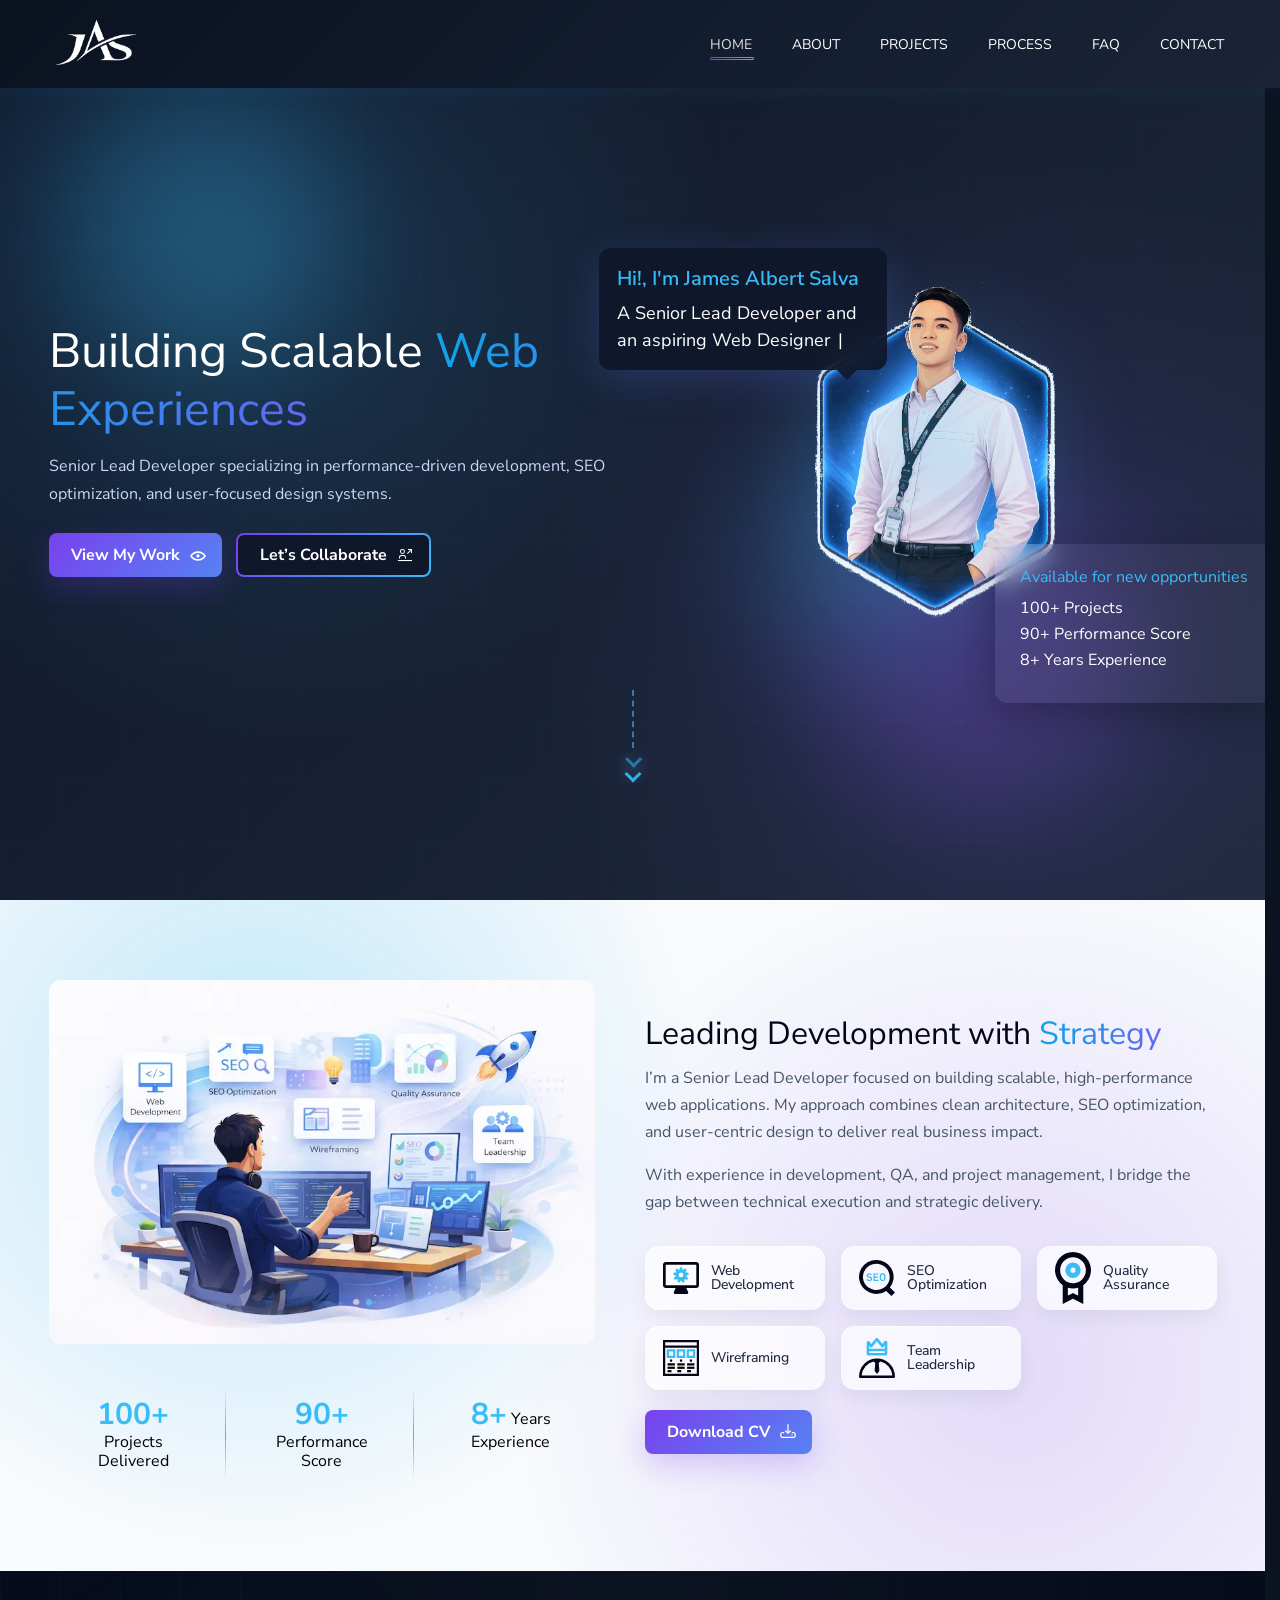
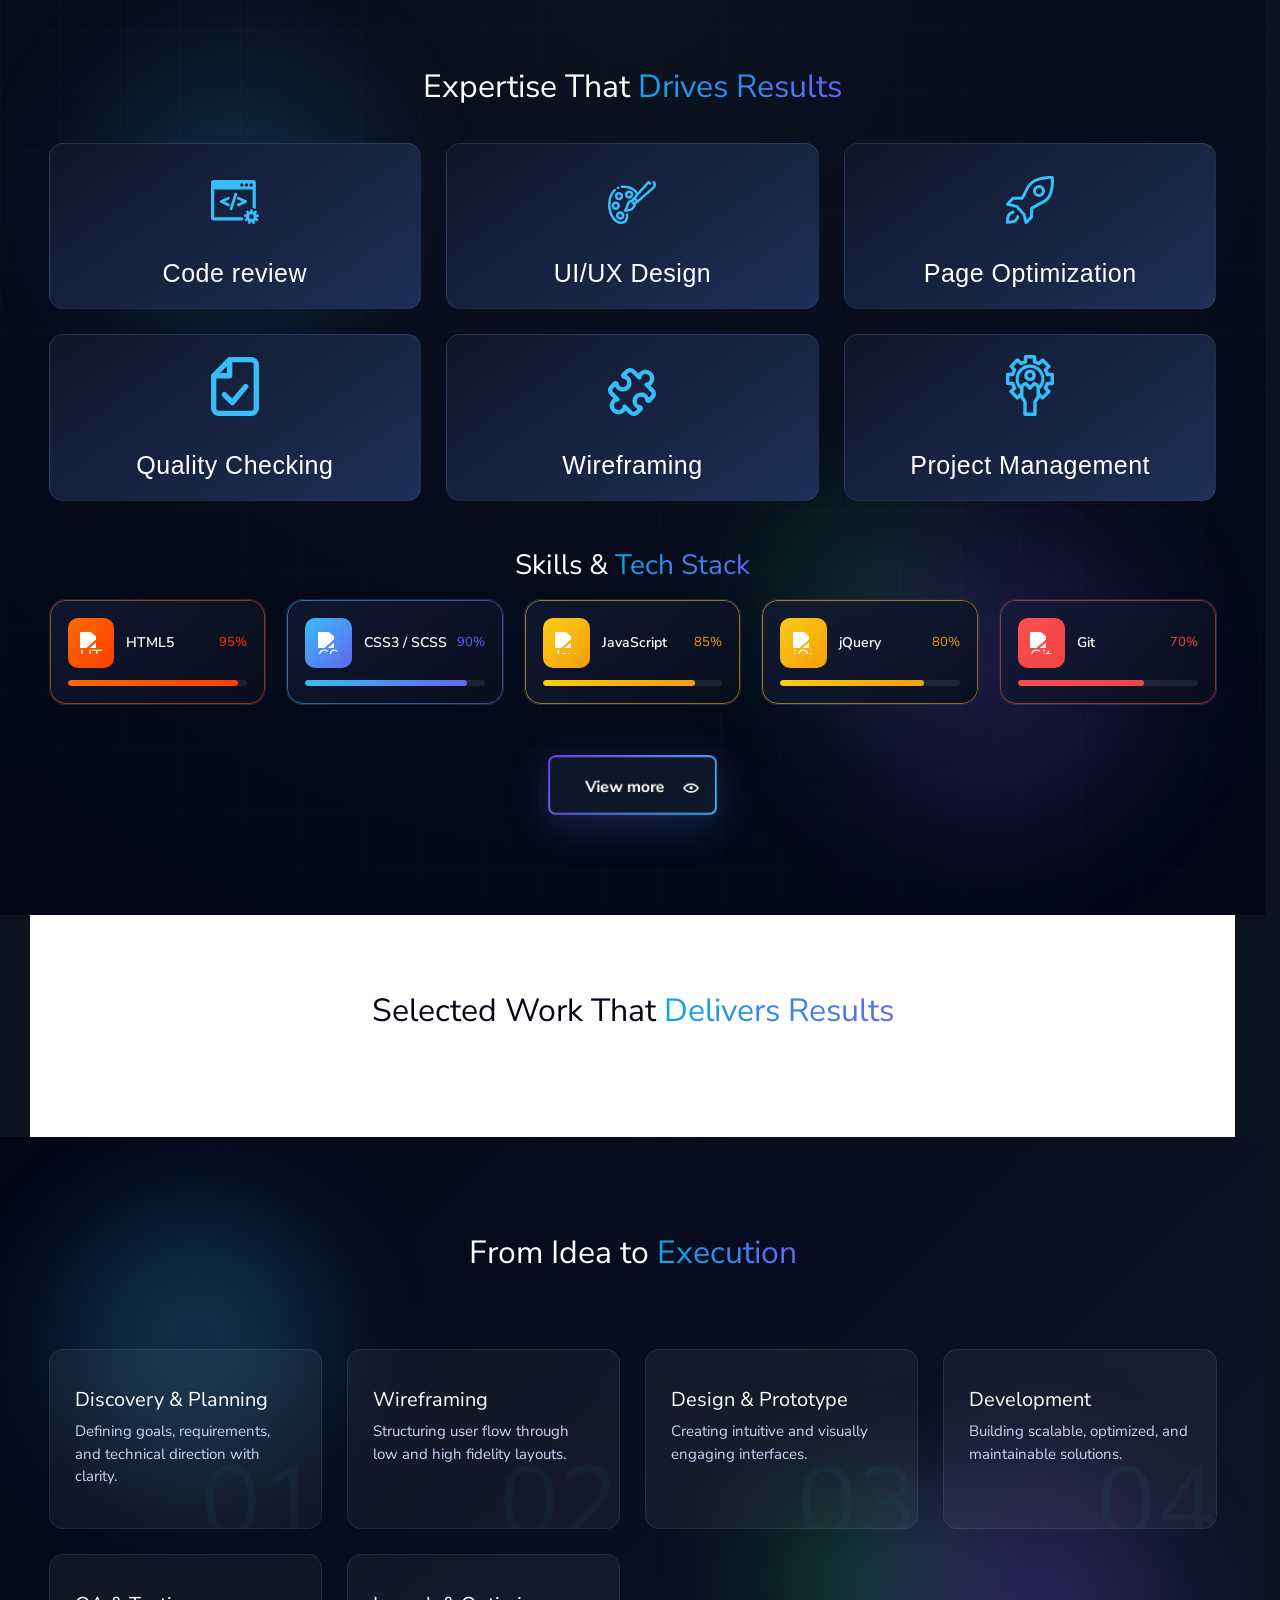
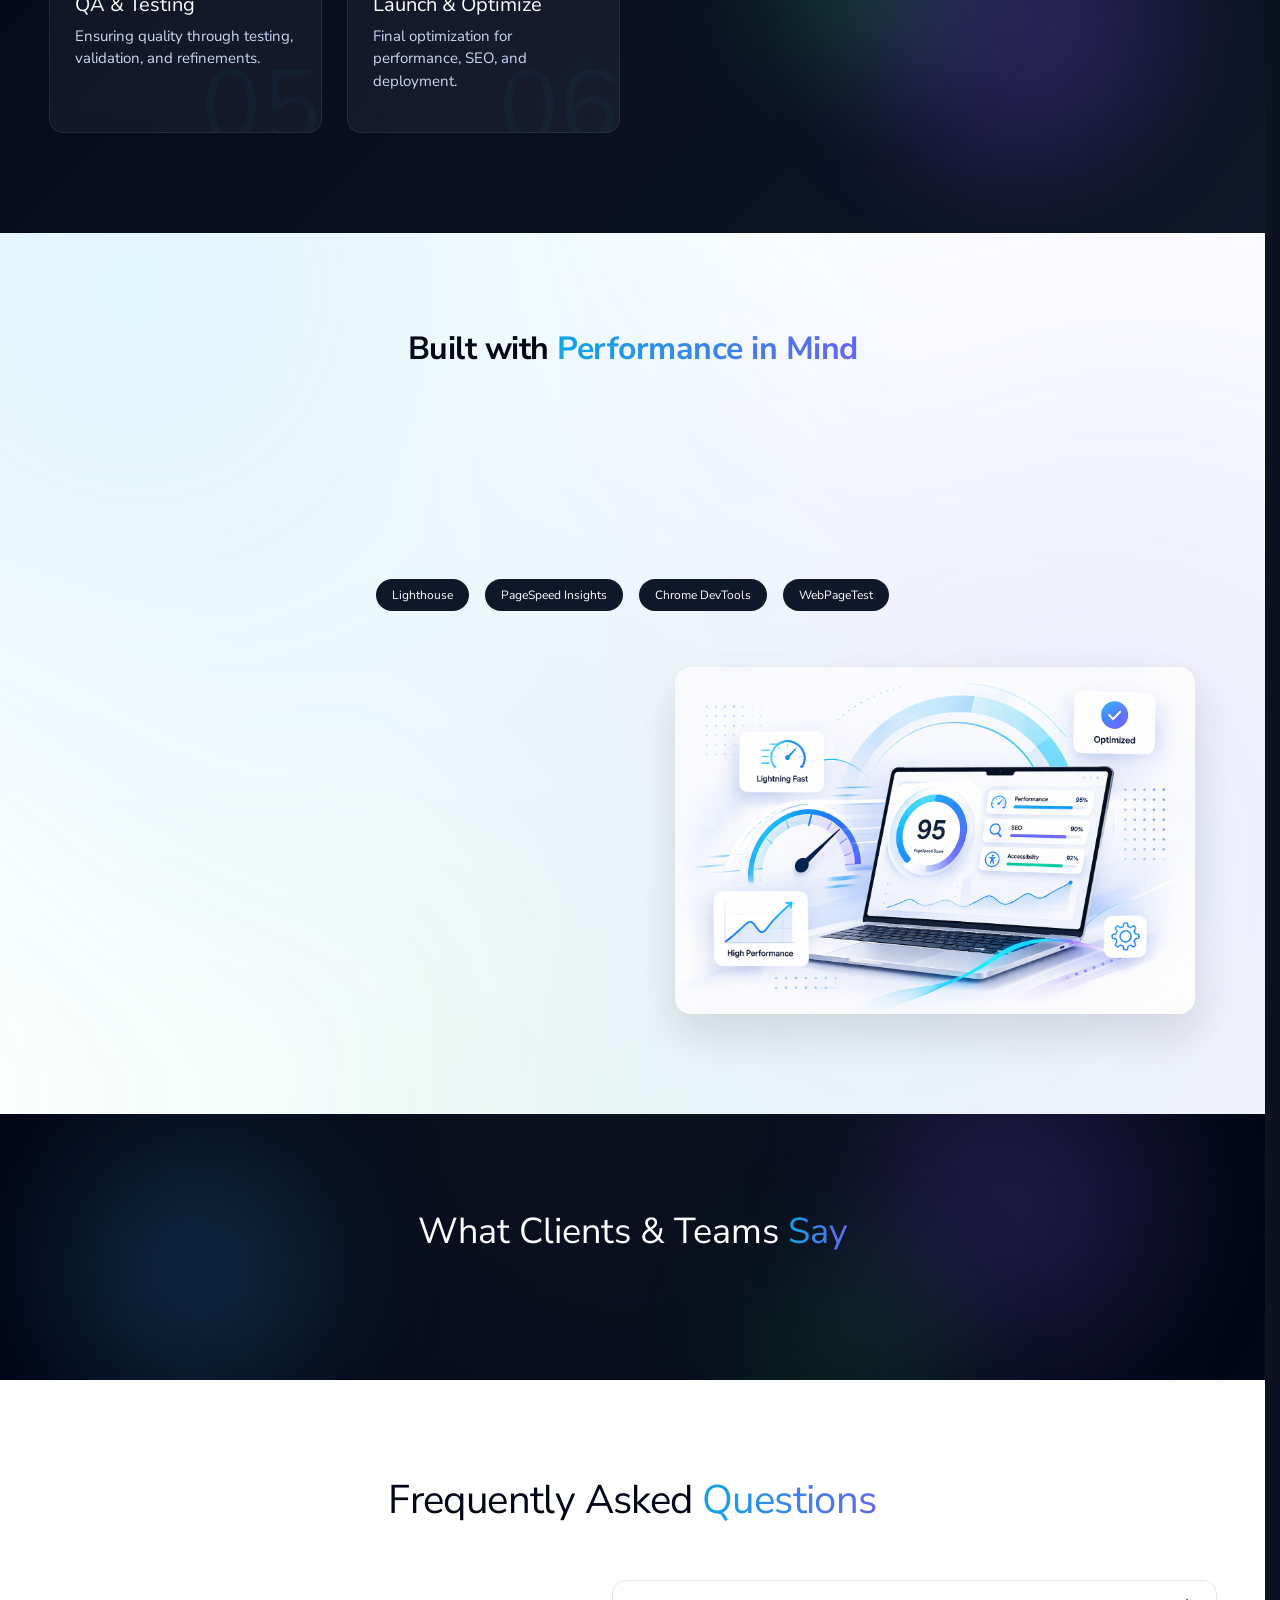
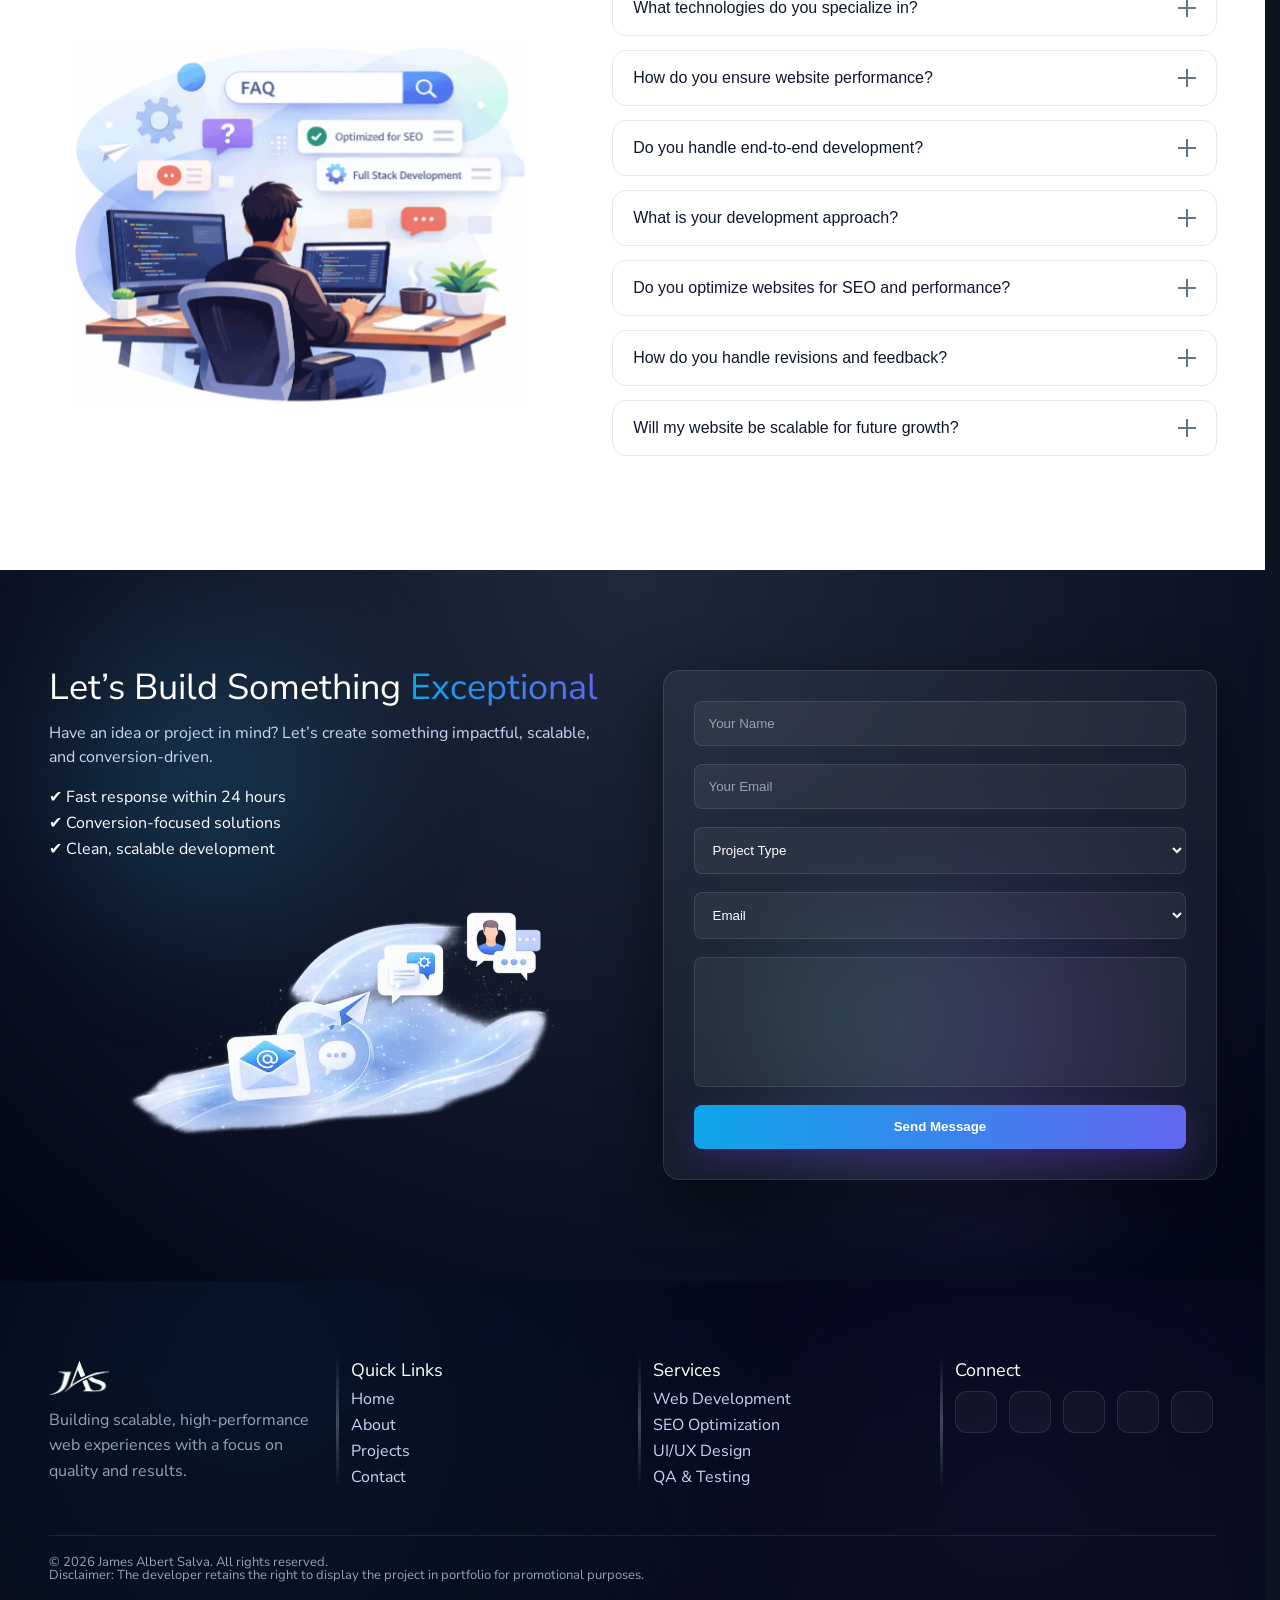
==== root/index.html @ bfb7a65a "update_260507_12 optimize" ====
<!DOCTYPE html>
<html lang="en">

<head>
    <meta charset="UTF-8" />
    <meta name="viewport" content="width=device-width, initial-scale=1.0" />
    <title>James Albert Salva | Web Portfolio</title>

    <meta name="description" content="Senior Lead Developer specializing in performance-driven web development, SEO, and scalable design systems." />

    <link rel="icon" type="image/x-icon" href="images/favicon.png" />

    <style>
        html, body {
            margin: 0;
            font-family: Inter, system-ui, sans-serif;
            background: #0b1220;
        }

        .c-hero {
            min-height: 100vh;
            background: linear-gradient(135deg, #0b1220, #1e293b);
        }

        .c-hero__inner {
            display: grid;
            align-items: center;
        }
        </style>


    <!-- =========================
        GOOGLE FONTS (ASYNC)
    ========================== -->
        
    <link rel="preconnect" href="https://fonts.googleapis.com">
    <link rel="preconnect" href="https://fonts.gstatic.com" crossorigin>

    <link
    rel="preload"
    as="style"
    href="https://fonts.googleapis.com/css2?family=Inter:wght@400;600;700&display=swap"
    onload="this.onload=null;this.rel='stylesheet'"
    >
    <noscript>
    <link rel="stylesheet" href="https://fonts.googleapis.com/css2?family=Inter:wght@400;600;700&display=swap">
    </noscript>


    <!-- =========================
        ICON FONTS (ASYNC)
    ========================== -->
    <link rel="stylesheet" href="/css/all.min.css" media="print" onload="this.media='all'">
    <noscript>
        <link rel="stylesheet" href="/css/all.min.css">
    </noscript>

    <!-- =========================
        SLICK CSS (DEFERRED)
    ========================== -->
    <link rel="stylesheet" href="css/slick/slick.css" media="print" onload="this.media='all'">
    <link rel="stylesheet" href="css/slick/slick-theme.css" media="print" onload="this.media='all'">
    <noscript>
        <link rel="stylesheet" href="css/slick/slick.css">
        <link rel="stylesheet" href="css/slick/slick-theme.css">
    </noscript>

    <!-- ✅ RESET CSS (NOW NON‑BLOCKING ✅) -->
    <!-- <link rel="stylesheet" href="/css/reset.css" media="print" onload="this.media='all'"> -->
    <link rel="stylesheet" href="css/reset.css">
    <noscript>
        <link rel="stylesheet" href="css/reset.css">
    </noscript>

    <!-- ✅ NON‑CRITICAL (ASYNC) -->
    <link rel="stylesheet" href="css/index.css">
    <noscript>
        <link rel="stylesheet" href="css/index.css">
    </noscript>

</head>

<body class="is-loading">
        <!-- Google Tag Manager (noscript) -->
        <!-- code here... -->
        <!-- End Google Tag Manager (noscript) -->

        <!-- start c-nav -->
        <header class="c-nav" id="js-nav">
            <div class="c-nav__inner container">
                <!-- Logo -->
                <div class="c-nav__logo">
                    <a href="#hero"><img src="images/img_nav_logo.webp" class="" fetchpriority="high" decoding="sync" loading="eager" alt=""></a>
                </div>
                <!-- Navigation -->
                <nav class="c-nav__menu" id="js-menu" aria-label="Primary Navigation">
                    <ul class="c-nav__menu-list">
                        <li><a href="#hero" class="c-nav__link">Home</a></li>
                        <li><a href="#about" class="c-nav__link">About</a></li>
                        <li><a href="#projects" class="c-nav__link">Projects</a></li>
                        <li><a href="#process" class="c-nav__link">Process</a></li>
                        <li><a href="#faq" class="c-nav__link">FAQ</a></li>
                        <li><a href="#contact" class="c-nav__link">Contact</a></li>
                    </ul>
                </nav>
                <!-- Hamburger -->
                <button class="c-nav__toggle" id="js-toggle" aria-label="Toggle navigation" aria-expanded="false" aria-controls="js-menu">
                    <span></span>
                    <span></span>
                    <span></span>
                </button>
            </div>
        </header>
        <!-- end c-nav -->

        <!-- start c-hero -->
        <section class="c-hero section-bg" id="hero">
            <!-- Background -->
            <div class="c-hero__bg" aria-hidden="true">
                <span class="c-hero__shape c-hero__shape--1"></span>
                <span class="c-hero__shape c-hero__shape--2"></span>
                <span class="c-hero__shape c-hero__shape--3"></span>
                <div class="c-hero__grid"></div>
            </div>
            <div class="c-hero__inner container">
                <!-- Content -->
                <div class="c-hero__content">
                    <h1 class="c-hero__title"> Building Scalable <span class="c-hero__highlight highlight">Web Experiences</span>
                    </h1>
                    <p class="c-hero__text"> Senior Lead Developer specializing in performance-driven development, SEO optimization, and user-focused design systems. </p>
                    <div class="c-hero__actions">
                        <a href="#projects" class="c-btn c-btn--primary c-btn--view">View My Work</a>
                        <a href="#contact" class="c-btn c-btn--ghost c-btn--collaborate">Let’s Collaborate</a>
                    </div>
                </div>
                <!-- Visual -->
                <div class="c-hero__visual">
                    <div class="c-hero__image-wrapper">
                        <img
                        src="images/img_hero_01.webp"
                        alt="James Albert Salva - Senior Developer"
                        class="c-hero__image"
                        loading="eager"
                        fetchpriority="high"
                        decoding="sync"
                        >
                        <div class="c-hero__image-glow"></div>
                        <!-- Speech Bubble -->
                        <div class="c-hero__bubble" aria-live="polite" aria-atomic="true">
                            <!-- Static text -->
                            <p class="c-hero__bubble-static"> Hi!, I'm <strong>James Albert Salva</strong>
                            </p>
                            <!-- Typing text -->
                            <p class="c-hero__bubble-text">
                                <span id="typing-text"></span>
                                <span class="c-hero__cursor">|</span>
                            </p>
                        </div>
                    </div>
                    <!-- Stats Card -->
                    <div class="c-hero__card">
                        <p class="c-hero__badge">Available for new opportunities</p>
                        <ul class="c-hero__stats">
                            <li>
                                <strong>100+</strong> Projects
                            </li>
                            <li>
                                <strong>90+</strong> Performance Score
                            </li>
                            <li>
                                <strong>8+</strong> Years Experience
                            </li>
                        </ul>
                    </div>
                </div>
            </div>
            <!-- Scroll Indicator -->
            <a href="#about" class="c-hero__scroll" aria-label="Scroll to About section">

                <!-- Dashed line -->
                <span class="c-hero__scroll-line"></span>

                <!-- Double chevrons -->
                <span class="c-hero__scroll-arrow">
                    <span></span>
                    <span></span>
                </span>

            </a>
        </section>
        <!-- end c-hero -->
        <!-- SEO fallback (hidden) -->
        <p class="u-visually-hidden"> a Senior Lead Developer and aspiring Web Designer. </p>
        <!-- start c-about -->
        <section class="c-about section-bg" id="about">
            <!-- NEW background layer -->
            <div class="c-about__bg" aria-hidden="true"></div>
            <div class="c-about__inner container">
                <!-- Left: Profile -->
                <div class="c-about__profile">
                    <div class="c-about__image">
                        <!-- <img src="images/img_about_01.png" alt="Profile" loading="lazy" decoding="sync"> -->
                        <img
                            src="images/img_about_01-800.webp"
                            srcset="
                                images/img_about_01-400.webp 400w,
                                images/img_about_01-800.webp 800w,
                                images/img_about_01-1200.webp 1200w
                            "
                            sizes="(max-width: 768px) 100vw, 50vw"
                            width="800"
                            height="600"
                            loading="lazy"
                            decoding="async"
                            alt="Profile"
                            />
                    </div>
                    <ul class="c-about__stats">
                        <li class="c-about__stat">
                            <strong>100+</strong>
                            <span>Projects Delivered</span>
                        </li>
                        <li class="c-about__stat">
                            <strong>90+</strong>
                            <span>Performance Score</span>
                        </li>
                        <li class="c-about__stat">
                            <strong>8+</strong>
                            <span>Years Experience</span>
                        </li>
                    </ul>
                </div>
                <!-- Right: Content -->
                <div class="c-about__content">
                    <h2 class="c-about__title">Leading Development with <span class="c-about__highlight highlight">Strategy</span>
                    </h2>
                    <p class="c-about__text">I’m a Senior Lead Developer focused on building scalable, high-performance web applications. My approach combines clean architecture, SEO optimization, and user-centric design to deliver real business impact.</p>
                    <p class="c-about__text">With experience in development, QA, and project management, I bridge the gap between technical execution and strategic delivery.</p>
                    <!-- Skills -->
                    <div class="c-about__skills">
						<ul class="c-about__skills-grid" id="js-skills-grid">
							<!-- about skills injected via JS -->
						</ul>
					</div>
                    <!-- CTA -->
                    <div class="c-about__actions">
                        <a href="cv/James_Albert_Salva_CV.pdf" class="c-btn c-btn--primary c-btn--download" download="James_Albert_Salva_CV.pdf" aria-label="Download CV">Download CV</a>
                    </div>
                </div>
            </div>
        </section>
        <!-- end c-about -->

        <!-- start c-expertise -->
        <section class="c-expertise section-bg" id="expertise">
            <!-- BACKGROUND (NEW UNIFIED SYSTEM) -->
            <div class="c-expertise__bg u-section-bg" aria-hidden="true">
                <!-- blobs -->
                <span class="u-bg-blob c-expertise__shape c-expertise__shape--1"></span>
                <span class="u-bg-blob c-expertise__shape c-expertise__shape--2"></span>
                <span class="u-bg-blob c-expertise__shape c-expertise__shape--3"></span>

                <!-- grid -->
                <div class="u-bg-grid"></div>
            </div>

            <div class="c-expertise__inner container">
                <h2 class="c-expertise__title">
                    Expertise That <span class="c-expertise__highlight highlight">Drives Results</span>
                </h2>
                <div class="c-expertise__grid" id="js-expertise-grid">
                    <!-- Expertise cards injected via JS -->
                </div>

                <!-- SKILLS / TECH STACK -->
                <div class="c-skills">
                    <h3 class="c-skills__title">
                        Skills & <span class="highlight">Tech Stack</span>
                    </h3>
                    <div class="c-skills__grid" id="js-tech-stack-grid">
                        <!-- tech stack cards injected via JS -->
                    </div>
                    <div class="c-expertise__btn">
                        <a href="javascript:void(0);" class="c-btn c-btn--ghost c-btn--view c--btn--my-skills is-pulsing">View more</a>
                    </div>
                </div>
            </div>
        </section>
        <!-- end c-expertise -->
        <!-- Modal -->
        <div class="c-expertise-modal" id="js-expertise-modal">
            <div class="c-expertise-modal__content">
                <div class="c-expertise-modal__icon" id="js-modal-icon"></div>
                <h3 class="c-expertise-modal__title" id="js-modal-title"></h3>
                <p class="c-expertise-modal__text" id="js-modal-text"></p>
                <button class="c-expertise-modal__btn" id="js-modal-close"> Close </button>
            </div>
        </div>
        <!-- start c-projects -->
		<section class="c-projects section-bg" id="projects">
			<div class="c-projects__inner container">

				<h2 class="c-projects__title">Selected Work That <span class="c-projects__highlight highlight">Delivers Results</span></h2>
				<div class="c-projects__slider js-project-slider">
					<!-- project slides injected via JS -->
				</div>

			</div>
		</section>
		<!-- end c-projects -->

        <!-- start c-process -->
		<section class="c-process section-bg" id="process" aria-labelledby="process-title">

            <div class="c-process__bg u-section-bg" aria-hidden="true">
                <span class="u-bg-blob c-process__shape c-process__shape--1"></span>
                <span class="u-bg-blob c-process__shape c-process__shape--2"></span>
                <span class="u-bg-blob c-process__shape c-process__shape--3"></span>
                <div class="u-bg-grid"></div>
            </div>

            <div class="c-process__inner container">

                <h2 id="process-title" class="c-process__title">
                    From Idea to <span class="c-process__highlight highlight">Execution</span>
                </h2>

                <!-- SEO FALLBACK (IMPORTANT) -->
                <ol class="c-process__grid-content" id="js-process-grid">
                    <li class="c-process__card is-visible">
                        <span class="c-process__step">01</span>
                        <h3 class="c-process__card-title">Discovery & Planning</h3>
                        <p class="c-process__text">Defining goals, requirements, and technical direction with clarity.</p>
                    </li>
                </ol>

            </div>
        </section>
		<!-- end c-process -->

        <!-- start c-performance -->
        <section class="c-performance section-bg" id="performance">
            <div class="c-performance__bg"></div>
            <div class="c-performance__inner container">
                <h2 class="c-performance__title"> Built with <span class="c-performance__highlight highlight">Performance in Mind</span>
                </h2>
                <!-- Metrics -->
                <div class="c-performance__metrics">
                    <div class="c-performance__metric">
                        <span class="c-performance__number" data-target="90">0</span>
                        <p>PageSpeed Score</p>
                    </div>
                    <div class="c-performance__metric">
                        <span class="c-performance__number" data-target="90">0</span>
                        <p>SEO Optimization</p>
                    </div>
                    <div class="c-performance__metric">
                        <span class="c-performance__number" data-target="92">0</span>
                        <p>Accessibility</p>
                    </div>
                </div>
                <!-- Tools -->
                <div class="c-performance__tools">
                    <span class="c-performance__tool">Lighthouse</span>
                    <span class="c-performance__tool">PageSpeed Insights</span>
                    <span class="c-performance__tool">Chrome DevTools</span>
                    <span class="c-performance__tool">WebPageTest</span>
                </div>
                <div class="c-performance__row">
                    <!-- Bars -->
                    <div class="c-performance__bars">
                        <div class="c-performance__bar">
                            <p>Performance</p>
                            <div class="c-performance__bar-track">
                                <div class="c-performance__bar-fill" data-width="90%"></div>
                            </div>
                        </div>
                        <div class="c-performance__bar">
                            <p>SEO</p>
                            <div class="c-performance__bar-track">
                                <div class="c-performance__bar-fill" data-width="90%"></div>
                            </div>
                        </div>
                        <div class="c-performance__bar">
                            <p>Best Practices</p>
                            <div class="c-performance__bar-track">
                                <div class="c-performance__bar-fill" data-width="92%"></div>
                            </div>
                        </div>
                        <div class="c-performance__bar">
                            <p>Core Web Vitals</p>
                            <div class="c-performance__bar-track">
                                <div class="c-performance__bar-fill" data-width="90%"></div>
                            </div>
                        </div>
                        <div class="c-performance__bar">
                            <p>Uptime Stability</p>
                            <div class="c-performance__bar-track">
                                <div class="c-performance__bar-fill" data-width="85%"></div>
                            </div>
                        </div>
                    </div>
                    <!-- Image -->
                    <div class="c-performance__banner">
                        <img src="images/img_performance_01.png" alt="">
                    </div>
                </div>
            </div>
        </section>
        <!-- end c-performance -->
        <!-- start c-testimonials -->
		<section class="c-testimonials section-bg" id="testimonials">

			<!-- BACKGROUND -->
			<div class="c-testimonials__bg" aria-hidden="true">
				<span class="c-testimonials__shape c-testimonials__shape--1"></span>
				<span class="c-testimonials__shape c-testimonials__shape--2"></span>
				<span class="c-testimonials__shape c-testimonials__shape--3"></span>
				<div class="c-testimonials__grid"></div>
			</div>

			<div class="c-testimonials__inner container">

				<h2 class="c-testimonials__title">
					What Clients & Teams
					<span class="c-testimonials__highlight highlight">Say</span>
				</h2>

				<div class="c-testimonials__slider js-testimonials-slider" id="js-testimonials-slider">
					<!-- testimonial injected slides -->
				</div>

			</div>
		</section>
		<!-- end c-testimonials -->
        <!-- start c-faq -->
		<section class="c-faq section-bg" id="faq">
			<div class="c-faq__inner container">

				<h2 class="c-faq__title">
					Frequently Asked <span class="c-faq__highlight highlight">Questions</span>
				</h2>

				<div class="c-faq__grid">

					<!-- LEFT IMAGE (STATIC) -->
					<div class="c-faq__image">
						<img src="images/img_faq_01.png" alt="FAQ Illustration">
					</div>

					<!-- RIGHT: JS RENDERED -->
					<div class="c-faq__accordion" id="js-faq-accordion">
						<!-- JS injects FAQ items here -->
					</div>

				</div>
			</div>
		</section>
		<!-- end c-faq -->
        <!-- start c-contact -->
        <section class="c-contact section-bg" id="contact">
            <!-- Floating Background Shapes -->
            <!-- BACKGROUND -->
            <div class="c-contact__bg u-section-bg" aria-hidden="true">
                <!-- blobs -->
                <span class="u-bg-blob c-contact__shape c-contact__shape--1"></span>
                <span class="u-bg-blob c-contact__shape c-contact__shape--2"></span>
                <span class="u-bg-blob c-contact__shape c-contact__shape--3"></span>

                <!-- grid -->
                <div class="u-bg-grid"></div>
            </div>
            <div class="c-contact__inner container">
                <div class="c-contact__grid">
                    <!-- LEFT -->
                    <div class="c-contact__info">
                        <h2 class="c-contact__title"> Let’s Build Something <span class="c-contact__highlight highlight">Exceptional</span>
                        </h2>
                        <p class="c-contact__desc"> Have an idea or project in mind? Let’s create something impactful, scalable, and conversion-driven. </p>
                        <ul class="c-contact__benefits">
                            <li>✔ Fast response within 24 hours</li>
                            <li>✔ Conversion-focused solutions</li>
                            <li>✔ Clean, scalable development</li>
                        </ul>
                        <div class="c-contact__image">
                            <!-- <img src="images/img_contact_01.png" alt="Contact Illustration"> -->
                            <img
                                src="images/img_contact_01-800.webp"
                                srcset="
                                    images/img_contact_01-400.webp 400w,
                                    images/img_contact_01-800.webp 800w,
                                    images/img_contact_01-1200.webp 1200w
                                "
                                sizes="(max-width: 768px) 100vw, 50vw"
                                width="800"
                                height="600"
                                loading="lazy"
                                decoding="async"
                                alt="Contact Illustration"
                                />
                        </div>
                    </div>
                    <!-- RIGHT -->
                    <div class="c-contact__form-wrap">
                        <form 
                            class="c-contact__form" 
                            id="js-contact-form"
                            name="contact"
                            method="POST"
                            data-netlify="true"
                            data-netlify-honeypot="bot-field"
                        >

                            <!-- Required by Netlify -->
                            <input type="hidden" name="form-name" value="contact">

                            <!-- Honeypot (spam protection) -->
                            <input type="text" name="bot-field" style="display:none">

                            <input type="text" class="c-contact__input" name="name" placeholder="Your Name" required>
                            <input type="email" class="c-contact__input" name="email" placeholder="Your Email" required>

                            <select class="c-contact__input" name="project" required>
                            <option value="" disabled selected>Project Type</option>
                            <option>Web Development</option>
                            <option>SEO Optimization</option>
                            <option>UI/UX Design</option>
                            </select>

                            <select class="c-contact__input" name="contact_method" required>
                            <option value="email">Email</option>
                            <option value="chat">Chat (Messenger / WhatsApp)</option>
                            <option value="call">Phone Call</option>
                            </select>

                            <textarea 
                            class="c-contact__input c-contact__textarea" 
                            name="message" 
                            placeholder="Tell me about your project..." 
                            required>
                            </textarea>

                            <button 
                            type="submit" 
                            class="c-btn c-btn--primary c-contact__btn c-btn--send">
                            Send Message
                            </button>

                        </form>
                    </div>
                </div>
            </div>
        </section>
        <!-- end c-contact -->
        <!-- Success Modal -->
        <div class="c-modal" id="js-success-modal">
            <div class="c-modal__content">
                <h3>Message Sent ✔</h3>
                <p>Thank you! I’ll get back to you shortly.</p>
                <button class="c-btn c-btn--primary" id="js-close-modal">Close</button>
            </div>
        </div>
        <!-- start c-footer -->
        <footer class="c-footer" id="footer">
            <div class="c-footer__bg"></div>
            <div class="c-footer__inner container">
                <div class="c-footer__top">
                    <div class="c-footer__col">
                        <h3 class="c-footer__logo"><a href="#hero"><img src="images/img_nav_logo.png" alt="" class="" loading="lazy" decoding="sync"></a></h3>
                        <p class="c-footer__desc"> Building scalable, high-performance web experiences with a focus on quality and results. </p>
                    </div>
                    <div class="c-footer__col c-footer__col--divider">
                        <h4 class="c-footer__title">Quick Links</h4>
                        <ul class="c-footer__list">
                            <li>
                                <a href="#hero">Home</a>
                            </li>
                            <li>
                                <a href="#about">About</a>
                            </li>
                            <li>
                                <a href="#projects">Projects</a>
                            </li>
                            <li>
                                <a href="#contact">Contact</a>
                            </li>
                        </ul>
                    </div>
                    <div class="c-footer__col c-footer__col--divider">
                        <h4 class="c-footer__title">Services</h4>
                        <ul class="c-footer__list">
                            <li>Web Development</li>
                            <li>SEO Optimization</li>
                            <li>UI/UX Design</li>
                            <li>QA & Testing</li>
                        </ul>
                    </div>
                    <div class="c-footer__col c-footer__col--divider">
                        <h4 class="c-footer__title">Connect</h4>
                        <div class="c-footer__social">
                            <a href="#" data-tooltip="Facebook">
                                <i class="fa-brands fa-facebook-f"></i>
                            </a>
                            <a href="https://ph.linkedin.com/in/james-albert-salva-b05164158" data-tooltip="LinkedIn">
                                <i class="fa-brands fa-linkedin-in"></i>
                            </a>
                            <a href="https://github.com/AlbertSalva05" data-tooltip="GitHub">
                                <i class="fa-brands fa-github"></i>
                            </a>
							<a href="https://james-albert-salva.netlify.app/" data-tooltip="Netlify">
								<span class="iconify" data-icon="simple-icons:netlify"></span>
							</a>
							<a href="mailto:albertsalva360@email.com" data-tooltip="Gmail">
								<span class="iconify" data-icon="simple-icons:gmail"></span>
							</a>
                        </div>
                    </div>
                </div>
                <div class="c-footer__bottom">
                    <p class="c-footer__copy">&copy; 2026 James Albert Salva. All rights reserved.<br>
                    Disclaimer: The developer retains the right to display the project in portfolio for promotional purposes.</p>
                </div>
                <!-- anchor for button positioning -->
                <div class="c-footer__anchor"></div>
            </div>
            <!-- BACK TO TOP -->
            <button class="c-footer__top-btn" id="js-scroll-top" aria-label="Back to top">
                <i class="fa-solid fa-arrow-up"></i>
            </button>
        </footer>
        <!-- end c-footer -->
        <!-- Scripts here... -->
        
        <!-- =========================
            SCRIPTS (OPTIMIZED)
        ========================== -->

        <!-- jQuery (only if truly needed by Slick) -->
        <script src="js/jquery-3.6.1.min.js" defer></script>

        <!-- Iconify -->
        <script src="js/iconify.min.js" defer></script>

        <!-- Main App -->
        <script src="js/index.js" defer></script>

        <!-- ✅ Slick JS REMOVED from HTML -->
        <!-- ✅ Loaded dynamically via IntersectionObserver -->

        <script type="application/ld+json">
            {
                "@context": "https://schema.org",
                "@type": "FAQPage",
                "mainEntity": [
                    {
                        "@type": "Question",
                        "name": "What technologies do you specialize in?",
                        "acceptedAnswer": {
                            "@type": "Answer",
                            "text": "I specialize in modern front-end technologies including HTML5, CSS3 (SCSS), and JavaScript, with a strong focus on performance optimization, SEO, and scalable frontend architecture."
                        }
                    },
                    {
                        "@type": "Question",
                        "name": "How do you ensure website performance?",
                        "acceptedAnswer": {
                            "@type": "Answer",
                            "text": "I optimize websites based on Core Web Vitals by improving loading speed, reducing render-blocking resources, implementing lazy loading, and optimizing assets for faster and more efficient performance."
                        }
                    },
                    {
                        "@type": "Question",
                        "name": "Do you handle end-to-end web development?",
                        "acceptedAnswer": {
                            "@type": "Answer",
                            "text": "Yes, I handle the full development lifecycle, including planning, wireframing, UI implementation, quality assurance, performance optimization, and deployment."
                        }
                    },
                    {
                        "@type": "Question",
                        "name": "What is your development approach?",
                        "acceptedAnswer": {
                            "@type": "Answer",
                            "text": "I follow a structured, modular, and performance-first approach, focusing on clean architecture, reusable components, and maintainable code for long-term scalability."
                        }
                    },
                    {
                        "@type": "Question",
                        "name": "How do you handle revisions and feedback?",
                        "acceptedAnswer": {
                            "@type": "Answer",
                            "text": "I use an iterative workflow with structured feedback cycles, ensuring revisions are handled efficiently through clear communication and continuous improvement."
                        }
                    },
                    {
                        "@type": "Question",
                        "name": "Will my website be scalable for future growth?",
                        "acceptedAnswer": {
                            "@type": "Answer",
                            "text": "Yes, I build websites with scalability in mind using modular architecture, optimized performance strategies, and clean coding practices to support future growth."
                        }
                    }
                ]
            }
        </script>
        <script type="application/ld+json">
            {
                "@context": "https://schema.org",
                "@type": "Person",
                "name": "James Albert Salva",
                "jobTitle": "Senior Lead Developer",
                "url": "https://yourdomain.com",
                "image": "https://yourdomain.com/images/profile.png",

                "aggregateRating": {
                    "@type": "AggregateRating",
                    "ratingValue": "4.9",
                    "reviewCount": "8",
                    "bestRating": "5",
                    "worstRating": "1"
                },

                "review": [
                    {
                        "@type": "Review",
                        "author": {
                            "@type": "Person",
                            "name": "Ken Paril"
                        },
                        "reviewRating": {
                            "@type": "Rating",
                            "ratingValue": "5",
                            "bestRating": "5"
                        },
                        "reviewBody": "Demonstrates strong comprehension of instructions and consistently delivers accurate, timely reports. Highly approachable and supportive, often extending help to colleagues even while managing personal workload."
                    },
                    {
                        "@type": "Review",
                        "author": {
                            "@type": "Person",
                            "name": "Rachel Robles"
                        },
                        "reviewRating": {
                            "@type": "Rating",
                            "ratingValue": "5",
                            "bestRating": "5"
                        },
                        "reviewBody": "Clearly understands tasks and maintains a proactive, flexible approach in team collaboration. Highly approachable and consistently contributes positively to teamwork and mentorship."
                    },
                    {
                        "@type": "Review",
                        "author": {
                            "@type": "Person",
                            "name": "Jessa Faye Abulencia"
                        },
                        "reviewRating": {
                            "@type": "Rating",
                            "ratingValue": "5",
                            "bestRating": "5"
                        },
                        "reviewBody": "Produces clear, detailed, and easy-to-understand reports while proactively raising and escalating concerns when needed. A reliable and supportive team leader who consistently assists team members across projects."
                    },
                    {
                        "@type": "Review",
                        "author": {
                            "@type": "Person",
                            "name": "Patrick Batungbacal"
                        },
                        "reviewRating": {
                            "@type": "Rating",
                            "ratingValue": "5",
                            "bestRating": "5"
                        },
                        "reviewBody": "Exhibits excellent communication skills and strong leadership qualities, maintaining professionalism in team and stakeholder interactions."
                    },
                    {
                        "@type": "Review",
                        "author": {
                            "@type": "Person",
                            "name": "Joseph Anthony Carpio"
                        },
                        "reviewRating": {
                            "@type": "Rating",
                            "ratingValue": "4",
                            "bestRating": "5"
                        },
                        "reviewBody": "Communicates in an articulate and direct manner, ensuring clarity in discussions and contributing valuable insights to the team."
                    },
                    {
                        "@type": "Review",
                        "author": {
                            "@type": "Person",
                            "name": "Sheila Siongco"
                        },
                        "reviewRating": {
                            "@type": "Rating",
                            "ratingValue": "4",
                            "bestRating": "5"
                        },
                        "reviewBody": "Quickly understands instructions and communicates effectively when clarification is needed. Strong multitasking ability across multiple projects."
                    },
                    {
                        "@type": "Review",
                        "author": {
                            "@type": "Person",
                            "name": "Christian Alde"
                        },
                        "reviewRating": {
                            "@type": "Rating",
                            "ratingValue": "5",
                            "bestRating": "5"
                        },
                        "reviewBody": "Maintains high-quality output with strong communication skills, ensuring smooth execution through proactive collaboration and organization."
                    },
                    {
                        "@type": "Review",
                        "author": {
                            "@type": "Person",
                            "name": "David Isaac Dela Cruz"
                        },
                        "reviewRating": {
                            "@type": "Rating",
                            "ratingValue": "5",
                            "bestRating": "5"
                        },
                        "reviewBody": "Produces clear, precise, and high-quality coding and QA outputs, ensuring clean and reliable results with strong attention to detail."
                    }
                ]
            }
        </script>
        <script type="application/ld+json">
            {
                "@context": "https://schema.org",
                "@type": "ItemList",
                "name": "Core Skills",
                "itemListElement": [
                    {
                        "@type": "ListItem",
                        "position": 1,
                        "name": "Web Development",
                        "description": "Frontend web development including modern HTML, CSS, and JavaScript implementation."
                    },
                    {
                        "@type": "ListItem",
                        "position": 2,
                        "name": "SEO Optimization",
                        "description": "Search engine optimization focused on performance, Core Web Vitals, and ranking improvements."
                    },
                    {
                        "@type": "ListItem",
                        "position": 3,
                        "name": "Quality Assurance",
                        "description": "Testing and validation of web applications to ensure performance, stability, and usability."
                    },
                    {
                        "@type": "ListItem",
                        "position": 4,
                        "name": "Wireframing",
                        "description": "UI/UX wireframing and structural planning for scalable interface design."
                    },
                    {
                        "@type": "ListItem",
                        "position": 5,
                        "name": "Team Leadership",
                        "description": "Leading development teams, coordinating tasks, and ensuring project delivery quality."
                    }
                ]
            }
        </script>
        <script type="application/ld+json">
            {
                "@context": "https://schema.org",
                "@type": "ItemList",
                "name": "Core Expertise",
                "itemListElement": [
                    {
                        "@type": "ListItem",
                        "position": 1,
                        "name": "Web Development",
                        "description": "I build scalable, maintainable, and high-performance web applications using modern technologies and best practices. My approach focuses on clean architecture, reusable components, and optimized performance to ensure long-term stability and growth."
                    },
                    {
                        "@type": "ListItem",
                        "position": 2,
                        "name": "UI/UX Design",
                        "description": "I design intuitive and visually engaging user interfaces that prioritize usability and accessibility. Every design decision is driven by user behavior, ensuring seamless experiences that balance aesthetics with functionality."
                    },
                    {
                        "@type": "ListItem",
                        "position": 3,
                        "name": "SEO Optimization",
                        "description": "I improve website visibility through technical SEO, structured data, and performance optimization strategies. By focusing on Core Web Vitals and search best practices, I help drive organic traffic and long-term growth."
                    },
                    {
                        "@type": "ListItem",
                        "position": 4,
                        "name": "Quality Assurance",
                        "description": "I ensure application reliability through systematic testing, debugging, and validation across different devices and browsers. My process minimizes bugs and guarantees a stable, consistent user experience."
                    },
                    {
                        "@type": "ListItem",
                        "position": 5,
                        "name": "Wireframing",
                        "description": "I create structured wireframes and prototypes that map out user flows and interface behavior. This helps align stakeholders early in the process and reduces development risks through clear visual planning."
                    },
                    {
                        "@type": "ListItem",
                        "position": 6,
                        "name": "Project Management",
                        "description": "I lead projects using agile methodologies, ensuring efficient collaboration and timely delivery. With a focus on clear communication and structured workflows, I keep teams aligned and projects on track from start to finish."
                    }
                ]
            }
        </script>
        <script type="application/ld+json">
            {
                "@context": "https://schema.org",
                "@type": "HowTo",
                "name": "Web Development Workflow",
                "description": "A structured step-by-step process for delivering high-quality web development projects.",
                "step": [
                    {
                        "@type": "HowToStep",
                        "position": 1,
                        "name": "Discovery & Planning",
                        "text": "Defining goals, requirements, and technical direction with clarity."
                    },
                    {
                        "@type": "HowToStep",
                        "position": 2,
                        "name": "Wireframing",
                        "text": "Structuring user flow through low and high fidelity layouts."
                    },
                    {
                        "@type": "HowToStep",
                        "position": 3,
                        "name": "Design & Prototype",
                        "text": "Creating intuitive and visually engaging interfaces."
                    },
                    {
                        "@type": "HowToStep",
                        "position": 4,
                        "name": "Development",
                        "text": "Building scalable, optimized, and maintainable solutions."
                    },
                    {
                        "@type": "HowToStep",
                        "position": 5,
                        "name": "QA & Testing",
                        "text": "Ensuring quality through testing, validation, and refinements."
                    },
                    {
                        "@type": "HowToStep",
                        "position": 6,
                        "name": "Launch & Optimize",
                        "text": "Final optimization for performance, SEO, and deployment."
                    }
                ]
            }
        </script>
        <script type="application/ld+json">
            {
                "@context": "https://schema.org",
                "@type": "ItemList",
                "name": "Selected Projects",
                "itemListElement": [
                    {
                        "@type": "ListItem",
                        "position": 1,
                        "item": {
                            "@type": "CreativeWork",
                            "name": "Revamping Mass Pro Pages and Landing Pages",
                            "description": "Redesigned and optimized multiple high-traffic pages to improve UI consistency, performance, and user experience across devices.",
                            "image": "images/img_project_01.jpg",
                            "url": "https://www.iwatani.co.jp/jpn/hydrogenfuelcellship/",
                            "keywords": ["HTML", "CSS", "JS"],
                            "additionalProperty": [
                            {
                                "@type": "PropertyValue",
                                "name": "Performance Gain",
                                "value": "+45% Speed"
                            },
                            {
                                "@type": "PropertyValue",
                                "name": "SEO Improvement",
                                "value": "+30% SEO"
                            }
                            ]
                        }
                    },
                    {
                        "@type": "ListItem",
                        "position": 2,
                        "item": {
                            "@type": "CreativeWork",
                            "name": "Landing Page Systems",
                            "description": "Built a scalable landing page system with reusable components for faster deployment, consistency, and conversion-focused design.",
                            "image": "images/img_project_02.jpg",
                            "url": "https://www.smbc.co.jp/hojin/sonota/factoring/Amulet/",
                            "keywords": ["SEO", "UX", "Performance"],
                            "additionalProperty": [
                            {
                                "@type": "PropertyValue",
                                "name": "Conversion Increase",
                                "value": "+50%"
                            }
                            ]
                        }
                    },
                    {
                        "@type": "ListItem",
                        "position": 3,
                        "item": {
                            "@type": "CreativeWork",
                            "name": "Corporate Website",
                            "description": "Developed a responsive, SEO-optimized corporate website aligned with brand identity and modern UX standards.",
                            "image": "images/img_project_03.jpg",
                            "url": "https://www.trans-cosmos.co.jp/di/",
                            "keywords": ["UI", "UX", "Branding"],
                            "additionalProperty": [
                            {
                                "@type": "PropertyValue",
                                "name": "Engagement Increase",
                                "value": "+60%"
                            }
                            ]
                        }
                    },
                    {
                        "@type": "ListItem",
                        "position": 4,
                        "item": {
                            "@type": "CreativeWork",
                            "name": "Redesigning Pages with Animations",
                            "description": "Enhanced existing pages with smooth, performance-friendly animations and modern UI improvements to boost engagement.",
                            "image": "images/img_project_04.jpg",
                            "url": "https://www.asahiinryo.co.jp/entertainment/metaverse_factory/",
                            "keywords": ["Performance", "Core Web Vitals", "Optimization"],
                            "additionalProperty": [
                            {
                                "@type": "PropertyValue",
                                "name": "Load Time Reduction",
                                "value": "-60%"
                            },
                            {
                                "@type": "PropertyValue",
                                "name": "PageSpeed Score",
                                "value": "95+"
                            }
                            ]
                        }
                    },
                    {
                        "@type": "ListItem",
                        "position": 5,
                        "item": {
                            "@type": "CreativeWork",
                            "name": "Page Redevelopment and Quality Assurance",
                            "description": "Rebuilt legacy pages with improved structure, performance optimization, and thorough cross-browser quality testing.",
                            "image": "images/img_project_05.jpg",
                            "url": "https://www.meiji.co.jp/products/brand/global/choco/ja/meltykiss/",
                            "keywords": ["QA", "Optimization", "Bug Fixing"],
                            "additionalProperty": [
                            {
                                "@type": "PropertyValue",
                                "name": "Bug Reduction",
                                "value": "-80%"
                            },
                            {
                                "@type": "PropertyValue",
                                "name": "Stability",
                                "value": "99%"
                            }
                            ]
                        }
                    }
                ]
            }
        </script>
    </body>
</html>
---- root/css/index.css ----
/* =========================
    c-about
========================= */

.c-about {
    position: relative;
    overflow: hidden;
    background: #f8fafc;
    transition: opacity 0.6s ease, transform 0.6s ease;
}

/* Visible state */
.c-about.is-visible {
    opacity: 1;
    transform: translateY(0);
}

/* =========================
   INNER LAYOUT
========================= */

.c-about__inner {
    display: grid;
    position: relative;
    z-index: 2;
    width: 100%;
    grid-template-columns: 1fr 1fr;
    gap: 50px;
    align-items: center;
    box-sizing: border-box;
}

/* =========================
   IMAGE
========================= */

.c-about__image img {
    width: 100%;
    border-radius: var(--radius-md);
    animation: aboutFloat 6s ease-in-out infinite;
    will-change: transform;
}

/* =========================
   CONTENT
========================= */

.c-about__title {
    margin-bottom: 15px;
    font-size: var(--fs-32);
}

.c-about__highlight {
    color: var(--primary);
}

.c-about__text {
    margin-bottom: 15px;
    color: #475569;
    line-height: 1.7;
}

/* =========================
   STATS
========================= */

.c-about__stats {
    display: grid;
    margin-top: 30px;
    gap: 20px;
}

.c-about__stat {
    position: relative;
    padding: 20px;
    border-radius: var(--radius-md);
    text-align: center;
    line-height: 1.2;
    backdrop-filter: blur(10px);
    transition: all 0.3s ease;
}

.c-about__stat strong {
    color: var(--primary);
    font-size: var(--fs-30);
    font-weight: 700;
}

.c-about__number {
    display: block;
    color: var(--bg-dark);
    font-size: var(--fs-32);
    font-weight: 700;
}

.c-about__label {
    color: #475569;
    font-size: var(--fs-13);
}

/* Divider (default – overridden per breakpoint) */
.c-about__stat:not(:first-child)::before {
    position: absolute;
    z-index: 10;
    background: linear-gradient(to bottom, transparent, #4facfe, transparent);
    content: "";
}

/* =========================
   SKILLS
========================= */

.c-about__skills {
    margin-top: 30px;
}

.c-about__skills-grid {
    display: grid;
    grid-template-columns: repeat(3, minmax(180px, 1fr));
    gap: 16px;
}

.c-about__skill-card {
    display: flex;
    padding: 14px 18px;
    border-radius: 14px;
    background: rgba(255,255,255,0.7);
    color: #1e293b;
    font-size: var(--fs-14);
    font-weight: 500;
    cursor: default;
    align-items: center;
    gap: 12px;
    backdrop-filter: blur(10px);
    box-shadow:
        0 8px 20px rgba(0,0,0,0.06),
        inset 0 1px 0 rgba(255,255,255,0.6);
    transition: all 0.3s ease;
}

.c-about__skill-card:hover {
    transform: translateY(-3px);
    box-shadow: 0 10px 40px rgb(80 106 208 / 28%);
}

.c-about__icon {
    display: flex;
    width: 36px;
    height: 36px;
    border-radius: 10px;
    color: #fff;
    font-size: var(--fs-16);
    align-items: center;
    justify-content: center;
    flex-shrink: 0;
}

/* =========================
   ACTIONS
========================= */

.c-about__actions {
    margin-top: 20px;
}

/* =========================
   BACKGROUND GLOW
========================= */

.c-about__bg {
    position: absolute;
    z-index: 0;
    background:
        radial-gradient(circle at 20% 30%, rgba(56,189,248,0.3), transparent 40%),
        radial-gradient(circle at 80% 70%, rgba(139,92,246,0.2), transparent 45%);
    inset: 0;
    animation: aboutGlow 12s ease-in-out infinite;
    pointer-events: none;
}

/* =========================
   SCROLL ANIMATION (INITIAL STATE)
========================= */

.c-about__profile,
.c-about__content,
.c-about__image,
.c-about__stats,
.c-about__title,
.c-about__text,
.c-about__skills,
.c-about__actions {
    opacity: 0;
    transform: translateY(30px);
    transition: all 0.7s ease;
    will-change: transform, opacity;
}

.c-about.is-visible .c-about__profile,
.c-about.is-visible .c-about__content,
.c-about.is-visible .c-about__image,
.c-about.is-visible .c-about__stats,
.c-about.is-visible .c-about__title,
.c-about.is-visible .c-about__text,
.c-about.is-visible .c-about__skills,
.c-about.is-visible .c-about__actions {
    opacity: 1;
    transform: translateY(0);
}

/* Stagger (exact timing preserved) */
.c-about.is-visible .c-about__content { transition-delay: .2s; }
.c-about.is-visible .c-about__image   { transition-delay: .3s; }
.c-about.is-visible .c-about__stats   { transition-delay: .4s; }
.c-about.is-visible .c-about__title   { transition-delay: .5s; }
.c-about.is-visible .c-about__text    { transition-delay: .6s; }
.c-about.is-visible .c-about__skills  { transition-delay: .7s; }
.c-about.is-visible .c-about__actions { transition-delay: .8s; }

/* =========================
   ✅ RESPONSIVE (EXACT BREAKPOINTS PRESERVED)
========================= */

/* Small devices */
@media (max-width: 600px) {
    .c-about__skills-grid {
        grid-template-columns: 1fr;
    }
}

/* Mobile */
@media only screen and (max-width: 767px) {
    .c-about {
        padding: 40px 0;
    }

    .c-about__inner {
        text-align: center;
        grid-template-columns: 1fr;
        gap: 40px;
    }

    .c-about__stats {
        grid-template-columns: 1fr;
        gap: 10px;
    }

    .c-about__stat:not(:first-child)::before {
        top: -7%;
        left: 50%;
        width: 15%;
        height: 2%;
        transform: translateX(-50%);
    }

    .c-about__image img {
        animation: none;
    }

    .c-about__bg {
        opacity: .5;
    }
}

/* Tablet */
@media only screen and (min-width: 768px) and (max-width: 1023px) {
    .c-about__inner {
        text-align: center;
        grid-template-columns: 1fr;
    }

    .c-about__stats {
        grid-template-columns: repeat(3, 1fr);
    }
}

/* Tablet & up */
@media print, screen and (min-width: 768px) {
    .c-about {
        padding: 80px 20px;
    }

    .c-about__stat:not(:first-child)::before {
        top: 10%;
        left: -13px;
        width: 1px;
        height: 80%;
    }
}

/* Desktop */
@media print, screen and (min-width: 1024px) {
    .c-about__stats {
        grid-template-columns: repeat(3, 1fr);
    }
}

/* =========================
   ACCESSIBILITY
========================= */

@media (prefers-reduced-motion: reduce) {
    .c-about__bg,
    .c-about__image img {
        animation: none !important;
    }

    .c-about__profile,
    .c-about__content,
    .c-about__image,
    .c-about__stats,
    .c-about__title,
    .c-about__text,
    .c-about__skills,
    .c-about__actions {
        opacity: 1;
        transform: none;
        transition: none;
    }
}

/* =========================
   ANIMATIONS
========================= */

@keyframes aboutFloat {
    0%,100% { transform: translateY(0); }
    50%     { transform: translateY(-8px); }
}

@keyframes aboutGlow {
    0%,100% {
        opacity: .6;
        transform: scale(1);
    }
    50% {
        opacity: 1;
        transform: scale(1.1);
    }
}


/* =========================
    c-expertise
========================= */

.c-expertise {
    position: relative;
    overflow: hidden;
    background: radial-gradient(circle at top, var(--bg-darker), #020617);
    color: var(--white);
}

/* =========================
   BACKGROUND
========================= */

.c-expertise__bg {
    position: absolute;
    z-index: 0;
    inset: 0;
    pointer-events: none;
}

/* GRID BACKGROUND */
.c-expertise__bg .u-bg-grid {
    position: absolute;
    background-image:
        linear-gradient(rgba(255,255,255,0.1) 1px, transparent 1px),
        linear-gradient(90deg, rgba(255,255,255,0.1) 1px, transparent 1px);
    opacity: 0.18;
    inset: 0;
    background-size: 60px 60px;
    animation: gridMove 6s linear infinite;
    will-change: transform;
}

/* =========================
   FLOATING BLOBS
========================= */

.c-expertise__shape {
    position: absolute;
    border-radius: 50%;
    opacity: 0.18;
    filter: blur(70px);
    animation: floatBlob 20s infinite ease-in-out;
    will-change: transform;
}

.c-expertise__shape--1 {
    top: 10%;
    left: 8%;
    width: 260px;
    height: 260px;
    background: var(--primary);
}

.c-expertise__shape--2 {
    right: 10%;
    bottom: 10%;
    width: 300px;
    height: 300px;
    background: #8b5cf6;
    animation-duration: 24s;
}

.c-expertise__shape--3 {
    top: 55%;
    left: 60%;
    width: 180px;
    height: 180px;
    background: #22c55e;
    animation-duration: 28s;
}

/* =========================
   CONTENT
========================= */

.c-expertise__inner {
    position: relative;
    z-index: 2;
}

.c-expertise__title {
    margin-bottom: 40px;
    color: var(--white);
    font-size: var(--fs-32);
    text-align: center;
}

.c-expertise__highlight {
    color: var(--primary);
}

/* =========================
   GRID
========================= */

.c-expertise__grid {
    display: grid;
    grid-template-columns: repeat(3, 1fr);
    gap: 25px;
}

/* ✅ BREAKPOINT PRESERVED */
@media (max-width: 992px) {
    .c-expertise__grid {
        grid-template-columns: repeat(2, 1fr);
    }
}

/* ✅ BREAKPOINT PRESERVED */
@media (max-width: 600px) {
    .c-expertise__grid {
        grid-template-columns: 1fr;
    }
}

/* =========================
   CARD
========================= */

.c-expertise__card {
    position: relative;
    overflow: hidden;
    padding: 20px;
    border: 1px solid rgba(255,255,255,0.08);
    border-radius: 14px;
    background: linear-gradient(145deg, var(--bg-dark), #1d2f57);
    text-align: center;
    cursor: pointer;

    opacity: 0;
    transform: translateY(40px);
    transition: all 0.35s ease;
    transition-delay: var(--delay, 0ms);
}

/* Hover glow */
.c-expertise__card::before {
    position: absolute;
    background: radial-gradient(
        circle at center,
        rgba(56,189,248,0.25),
        transparent
    );
    content: "";
    opacity: 0;
    inset: 0;
    transition: 0.4s;
}

.c-expertise__card:hover::before {
    opacity: 1;
}

.c-expertise__card:hover {
    transform: translateY(-12px) scale(1.03);
    box-shadow: 0 20px 40px rgba(0,0,0,0.4);
}

/* REVEAL */
.c-expertise__card.is-visible {
    opacity: 1;
    transform: translateY(0);
    transition: all 0.6s ease;
}

.c-expertise__icon {
    margin-bottom: 20px;
    font-size: var(--fs-65);
    transition: transform 0.3s ease;
}

.c-expertise__card-title {
    display: block;
    color: var(--white);
    letter-spacing: 0.5px;
}

.c-expertise__card:hover .c-expertise__icon {
    transform: scale(1.2) rotate(5deg);
}

/* =========================
   BUTTON
========================= */

.c-expertise__btn {
    display: flex;
    margin: 50px 0 0;
}

/* =========================
   MODAL
========================= */

.c-expertise-modal {
    display: flex;
    position: fixed;
    z-index: 9999;
    background: rgba(0,0,0,0.75);
    opacity: 0;
    inset: 0;
    align-items: center;
    justify-content: center;
    visibility: hidden;
    transform: scale(1.02);
    backdrop-filter: blur(10px);
    transition: all 0.25s ease;
}

.c-expertise-modal.is-active {
    opacity: 1;
    visibility: visible;
    transform: scale(1);
}

.c-expertise-modal__content {
    width: min(90vw, 520px);
    min-height: 320px;
    padding: 40px 30px;
    border: 1px solid rgba(255,255,255,0.08);
    border-radius: 18px;
    background: #ffffff;
    text-align: center;
    box-shadow: 0 30px 80px rgba(0,0,0,0.6);
}

.c-expertise-modal__icon {
    margin-bottom: 12px;
    font-size: var(--fs-46);
    animation: popIn 0.3s ease;
}

.c-expertise-modal__title {
    margin-bottom: 20px;
    font-size: var(--fs-24);
}

.c-expertise-modal__text {
    font-size: var(--fs-16);
    text-align: justify;
    line-height: 1.6;
    opacity: 0.85;
}

.c-expertise-modal__btn {
    margin-top: 20px;
    padding: 10px 18px;
    border: none;
    border-radius: 8px;
    background: var(--primary);
    font-weight: 600;
    cursor: pointer;
    transition: transform 0.2s ease;
}

.c-expertise-modal__btn:hover {
    transform: translateY(-2px);
}

/* =========================
   ANIMATIONS
========================= */

@keyframes popIn {
    from {
        opacity: 0;
        transform: scale(0.6);
    }
    to {
        opacity: 1;
        transform: scale(1);
    }
}

/* =========================
   ✅ RESPONSIVE (EXACT BREAKPOINTS PRESERVED)
========================= */

/* Desktop / Tablet */
@media print, screen and (min-width: 768px) {
    .c-expertise {
        padding: 100px 20px;
    }

    .c-expertise__card {
        padding: 20px;
    }

    .c-expertise__card-title {
        font-size: var(--fs-25);
    }
}

/* Mobile */
@media only screen and (max-width: 767px) {
    .c-expertise {
        padding: 50px 0;
    }

    .c-expertise__card {
        padding: 12px;
    }

    .c-expertise__card-title {
        font-size: var(--fs-18);
    }

    .c-expertise__btn {
        padding: 0 10px;
    }
}


/* =========================
   SKILLS GRID
========================= */


.c-skills {
    margin: 50px 0 0;
}

.c-skills__grid {
    display: -ms-grid;
    display: grid;
    grid-template-columns: repeat(auto-fit, minmax(179px, 1fr));
    gap: 20px;
}

/* =========================
   CARD BASE
========================= */
.c-skill {
    position: relative;
    overflow: hidden;
    padding: 18px;
    border: 1px solid rgba(255,255,255,0.08);
    border-radius: 16px;

    background: -o-linear-gradient(305deg, rgba(20,30,60,0.65), rgba(10,15,30,0.95));

    background: linear-gradient(145deg, rgba(20,30,60,0.65), rgba(10,15,30,0.95));

    -webkit-backdrop-filter: blur(12px);

            backdrop-filter: blur(12px);

    -webkit-transition: all 0.35s ease;

    -o-transition: all 0.35s ease;

    transition: all 0.35s ease;
}

/* GRADIENT BORDER GLOW */
.c-skill::after {
    position: absolute;
    padding: 1px;
    border-radius: inherit;
    background: -o-linear-gradient(330deg, var(--c1), var(--c2));
    background: linear-gradient(120deg, var(--c1), var(--c2));
    content: "";
    opacity: 0.6;
    inset: 0;
    -webkit-mask:
        -webkit-gradient(linear, left top, left bottom, color-stop(0, #000)) content-box,
        -webkit-gradient(linear, left top, left bottom, color-stop(0, #000));
    -webkit-mask:
        linear-gradient(#000 0 0) content-box,
        linear-gradient(#000 0 0);
    -webkit-mask-composite: xor;
    mask-composite: exclude;
}

/* HOVER */
.c-skill:hover {
    -webkit-transform: translateY(-6px);
        -ms-transform: translateY(-6px);
            transform: translateY(-6px);
    -webkit-box-shadow: 0 15px 40px rgba(0,0,0,0.45);
            box-shadow: 0 15px 40px rgba(0,0,0,0.45);
}

.c-skills__title {
    margin-bottom: 20px;
    font-size: 28px;
    text-align: center;
}

/* =========================
   HEADER
========================= */
.c-skill__header {
    display: -webkit-box;
    display: -ms-flexbox;
    display: flex;
    margin-bottom: 12px;
    -webkit-box-align: center;
        -ms-flex-align: center;
            align-items: center;
    gap: 12px;
}

/* ICON */
.c-skill__icon {
    display: -ms-grid;
    display: grid;
    width: 65px;
    height: 50px;
    padding: 5px;
    border-radius: 10px;
    background: -o-linear-gradient(315deg, var(--c1), var(--c2));
    background: linear-gradient(135deg, var(--c1), var(--c2));
    place-items: center;
}

.c-skill__icon svg {
    width: 22px;
    height: 22px;
}

/* INFO */
.c-skill__info {
    display: -webkit-box;
    display: -ms-flexbox;
    display: flex;
    width: 100%;
    -webkit-box-pack: justify;
        -ms-flex-pack: justify;
            justify-content: space-between;
}

.c-skill__name {
    font-size: 14px;
    font-weight: 600;
}

.c-skill__percent {
    color: var(--c2);
    font-size: 13px;
}

/* =========================
   BAR
========================= */
.c-skill__bar {
    height: 6px;
    overflow: hidden;
    border-radius: 999px;
    background: rgba(255,255,255,0.08);
}

.c-skill__progress {
    display: block;
    width: 0;
    height: 100%;
    border-radius: inherit;

    background: -o-linear-gradient(left, var(--c1), var(--c2));

    background: -webkit-gradient(linear, left top, right top, from(var(--c1)), to(var(--c2)));

    background: linear-gradient(90deg, var(--c1), var(--c2));
    -webkit-transition: width 1.2s cubic-bezier(.22,.61,.36,1);
    -o-transition: width 1.2s cubic-bezier(.22,.61,.36,1);
    transition: width 1.2s cubic-bezier(.22,.61,.36,1);
}

/* =========================
   COLOR SYSTEM (MATCH IMAGE)
========================= */

.c-skill--html { --c1: #ff6a00; --c2: #ff3d00; }
.c-skill--css { --c1: #38bdf8; --c2: #6366f1; }
.c-skill--js { --c1: #facc15; --c2: #f59e0b; }
.c-skill--jquery { --c1: #38bdf8; --c2: #0ea5e9; }
.c-skill--git { --c1: #ff4d4d; --c2: #ef4444; }
.c-skill--php { --c1: #a78bfa; --c2: #6366f1; }
.c-skill--csharp { --c1: #8b5cf6; --c2: #7c3aed; }
.c-skill--asp { --c1: #9333ea; --c2: #7e22ce; }
.c-skill--office { --c1: #f97316; --c2: #ea580c; }
.c-skill--ps { --c1: #38bdf8; --c2: #0ea5e9; }
.c-skill--xd { --c1: #ec4899; --c2: #db2777; }
.c-skill--figma { --c1: #2dd4bf; --c2: #14b8a6; }
.c-skill--framer { --c1: #3b82f6; --c2: #2563eb; }
.c-skill--webflow { --c1: #2563eb; --c2: #1d4ed8; }
.c-skill--adalo { --c1: #facc15; --c2: #eab308; }
.c-skill--rwd { --c1: #22c55e; --c2: #10b981; }
.c-skill--bootstrap { --c1: #8b5cf6; --c2: #7c3aed; }
.c-skill--netlify { --c1: #2dd4bf; --c2: #14b8a6; }
.c-skill--chatgpt { --c1: #22c55e; --c2: #4ade80; }
.c-skill--clickup { --c1: #a855f7; --c2: #ec4899; }


.c-skill--adalo .c-skill__icon img  {
    -webkit-filter: brightness(1) invert(0);
            filter: brightness(1) invert(0); 
}
.c-skill__icon img {
    width: 22px;
    height: 22px;
    -webkit-filter: brightness(0) invert(1);
            filter: brightness(0) invert(1); /* makes it white */
}



/* =========================
    c-projects
========================= */

.c-projects {
    background: #fff;
    color: var(--white);
}

/* =========================
   TITLE
========================= */

.c-projects__title {
    font-size: var(--fs-32);
    text-align: center;
}

.c-projects__highlight {
    color: var(--primary);
}

/* =========================
   SLIDER BASE
========================= */

.c-projects__slider {
    position: relative;
}

/* Slick height + flex fixes */
.c-projects__slider .slick-slide {
    display: flex !important;
    height: auto;
}

.c-projects__item {
    display: flex;
    height: 100%;
}

.c-projects__slider .slick-track {
    display: flex !important;
    align-items: stretch;
}

.c-projects__slider .slick-list {
    margin: 0 -15px;
}

/* =========================
   SLICK CONTROLS
========================= */

.slick-prev,
.slick-next {
    z-index: 10;
    width: 44px;
    height: 44px;
}

.slick-prev:hover,
.slick-prev:focus,
.slick-next:hover,
.slick-next:focus {
    background: var(--primary);
    outline: none;
}

.c-projects__slider .slick-dots li button:before {
    color: #020617;
    font-size: var(--fs-15);
}

.c-projects__slider .slick-dots li.slick-active button:before {
    color: #020617;
}

/* =========================
   CARD
========================= */

.c-projects__card {
    display: flex;
    width: 100%;
    height: 100%;
    overflow: hidden;
    border: 1px solid var(--bg-dark);
    border-radius: 18px;
    background: linear-gradient(145deg, var(--bg-dark), #192848);
    flex-direction: column;
    box-shadow: 0 4px 10px rgba(0,0,0,.25);
    transition:
        transform .4s ease,
        box-shadow .4s ease;
}

.c-projects__card:hover {
    transform: translateY(-6px);
    box-shadow: 0 12px 20px rgba(0,0,0,.4);
}

/* =========================
   IMAGE
========================= */

.c-projects__image {
    width: 100%;
    aspect-ratio: 16 / 9;
    object-fit: cover;
    transform: scale(1.02);
    transition: transform .6s ease;
}

.c-projects__card:hover .c-projects__image {
    transform: scale(1.08);
}

/* =========================
   CONTENT
========================= */

.c-projects__content {
    display: flex;
    padding: 24px;
    flex-direction: column;
    flex-grow: 1;
}

.c-projects__name {
    margin-bottom: 10px;
    font-size: var(--fs-22);
}

.c-projects__desc {
    display: -webkit-box;
    overflow: hidden;
    margin-bottom: 14px;
    color: rgba(203,213,225,.85);
    font-size: var(--fs-14);
    line-height: 1.6;
    -webkit-line-clamp: 3;
    -webkit-box-orient: vertical;
}

.c-projects__actions {
    margin-top: auto;
}

/* =========================
   TAGS / META
========================= */

.c-projects__tags span {
    display: inline-block;
    margin: 4px 6px 0 0;
    padding: 6px 12px;
    border-radius: 999px;
    background: rgba(51,65,85,.7);
    font-size: var(--fs-12);
}

.c-projects__metrics {
    margin: 10px 10px 20px 0;
}

.c-projects__metrics span {
    display: inline-block;
    margin: 10px 10px 0 0;
    color: rgba(226,232,240,.85);
    font-size: var(--fs-13);
}

/* =========================
   SLICK LIST PADDING
========================= */

.slick-list {
    padding: 20px 0 !important;
}

/* =========================
   ✅ RESPONSIVE (EXACT BREAKPOINTS PRESERVED)
========================= */

/* Mobile */
@media only screen and (max-width: 767px) {
    .c-projects {
        padding: 40px 0;
    }

    .c-projects__title {
        margin-bottom: 15px;
    }

    .c-projects__slider .slick-slide {
        padding: 0 30px;
    }

    .slick-prev:before,
    .slick-next:before {
        font-size: var(--fs-20);
    }

    .c-projects__actions a:nth-child(2) {
        margin-top: 20px;
    }
}

/* Tablet & up */
@media print, screen and (min-width: 768px) {
    .c-projects {
        padding: 80px 20px;
    }

    .c-projects__title {
        margin-bottom: 30px;
    }

    .c-projects__slider .slick-slide {
        padding: 0 15px;
    }

    .slick-prev:before,
    .slick-next:before {
        font-size: var(--fs-40);
    }
}

/* Tablet (range) */
@media only screen and (min-width: 768px) and (max-width: 1200px) {
    .c-projects {
        margin: 0 50px !important;
        padding: 80px 60px;
    }

    .c-projects__actions {
        display: flex;
        flex-direction: column;
        flex-wrap: wrap;
    }

    .c-projects__actions a:nth-child(2) {
        margin-top: 20px;
        margin-left: 0;
    }
}

/* Desktop narrow */
@media only screen and (min-width: 1201px) and (max-width: 1400px) {
    .c-projects {
        margin: 0 30px !important;
    }
}


/* =========================
    c-process
========================= */

.c-process {
    position: relative;
    overflow: hidden;
    background: linear-gradient(135deg, #020617, var(--bg-dark));
    color: var(--white);
}

/* =========================
   SHARED BACKGROUND SYSTEM
========================= */

.c-process__bg {
    position: absolute;
    z-index: 0;
    inset: 0;
    pointer-events: none;
}

/* animated grid */
.c-process__grid {
    position: absolute;
    background-image:
        linear-gradient(rgba(255,255,255,0.04) 1px, transparent 1px),
        linear-gradient(90deg, rgba(255,255,255,0.04) 1px, transparent 1px);
    opacity: 0.25;
    inset: 0;
    background-size: 60px 60px;
    animation: gridMove 5s linear infinite;
    will-change: transform;
}

/* floating blobs */
.c-process__shape {
    position: absolute;
    border-radius: 50%;
    opacity: 0.22;
    filter: blur(60px);
    animation: floatBlob 16s infinite ease-in-out;
    will-change: transform;
}

.c-process__shape--1 {
    top: 10%;
    left: 5%;
    width: 260px;
    height: 260px;
    background: var(--primary);
}

.c-process__shape--2 {
    right: 8%;
    bottom: 10%;
    width: 300px;
    height: 300px;
    background: #8b5cf6;
    animation-duration: 20s;
}

.c-process__shape--3 {
    top: 50%;
    left: 60%;
    width: 180px;
    height: 180px;
    background: #22c55e;
    animation-duration: 22s;
}

/* =========================
   CONTENT
========================= */

.c-process__inner {
    position: relative;
    z-index: 2;
}

.c-process__title {
    position: relative;
    z-index: 2;
    margin-bottom: 60px;
    font-size: 32px;
    text-align: center;
    color:  var(--white);
}

.c-process__highlight {
    color: var(--primary);
}

/* =========================
   GRID (IMPORTANT FIX)
========================= */

.c-process__grid-content {
    display: grid;
    position: relative;
    z-index: 2;
    padding-top: 20px;
    grid-template-columns: repeat(auto-fit, minmax(260px, 1fr));
    gap: 25px;
}

/* =========================
   CARD
========================= */

.c-process__card {
    position: relative;
    overflow: hidden;
    padding: 40px 25px;
    border: 1px solid rgba(255,255,255,0.08);
    border-radius: 14px;
    background: rgba(255,255,255,0.05);

    opacity: 0;
    backdrop-filter: var(--blur-md);
    transform: translateY(40px);
    transition: all 0.35s ease;
}

/* hover glow */
.c-process__card::before {
    position: absolute;
    background: linear-gradient(
        120deg,
        transparent,
        rgba(56,189,248,0.18)
    );
    content: "";
    opacity: 0;
    inset: 0;
    transition: 0.35s ease;
}

.c-process__card:hover::before {
    opacity: 1;
}

.c-process__card > * {
    position: relative;
    z-index: 1;
}

.c-process__card:hover {
    transform: translateY(-10px) scale(1.02);
    box-shadow: 0 15px 40px rgba(0,0,0,0.3);
}

/* =========================
   TEXT
========================= */

.c-process__card-title {
    margin-bottom: 10px;
    font-size: var(--fs-20);
}

.c-process__text {
    color: #cbd5f5;
    font-size: var(--fs-15);
    line-height: 1.5;
}

/* step number */
.c-process__step {
    position: absolute;
    right: 0;
    bottom: -25px;
    color: rgba(56,189,248,0.18);
    font-size: 100px;
    opacity: 0.25;
    pointer-events: none;
}

/* =========================
   REVEAL
========================= */

.c-process__card.is-visible {
    opacity: 1;
    transform: translateY(0);
    transition: all 0.6s ease;
}

/* =========================
   ANIMATIONS
========================= */

@keyframes gridMove {
    from { transform: translateY(0); }
    to   { transform: translateY(60px); }
}

@keyframes floatBlob {
    0%,100% { transform: translateY(0); }
    50%     { transform: translateY(-18px); }
}

/* =========================
   ✅ RESPONSIVE (EXACT BREAKPOINTS PRESERVED)
========================= */

/* Tablet & up */
@media print, screen and (min-width: 768px) {
    .c-process {
        padding: 100px 20px;
    }

    .c-process__title {
        margin-bottom: 60px;
    }
}

/* Mobile */
@media only screen and (max-width: 767px) {
    .c-process {
        padding: 50px 0;
    }

    .c-process__title {
        margin-bottom: 30px;
    }
}


/* =========================
    c-performance
========================= */

.c-performance {
    position: relative;
    overflow: hidden;
    background: #ffffff;
    color: var(--bg-dark);
}

/* =========================
   BACKGROUND
========================= */

.c-performance__bg {
    position: absolute;
    z-index: 0;
    background:
        radial-gradient(circle at 20% 20%, rgba(56,189,248,0.18), transparent 45%),
        radial-gradient(circle at 80% 60%, rgba(99,102,241,0.14), transparent 50%),
        radial-gradient(circle at 50% 90%, rgba(16,185,129,0.10), transparent 55%);
    opacity: 0.9;
    filter: blur(60px);
    inset: -200px;
    pointer-events: none;
    animation: floatGlowLight 14s ease-in-out infinite alternate;
}

@keyframes floatGlowLight {
    0%   { transform: translate3d(0,0,0) scale(1); }
    100% { transform: translate3d(0,-25px,0) scale(1.05); }
}

/* =========================
   CONTENT
========================= */

.c-performance__inner {
    position: relative;
    z-index: 1;
    text-align: center;
}

.c-performance__title {
    margin-bottom: 50px;
    font-size: var(--fs-32);
    font-weight: 700;
    letter-spacing: -0.5px;
}

.c-performance__highlight {
    color: var(--primary);
}

/* =========================
   METRICS
========================= */

.c-performance__metrics {
    display: grid;
    margin-bottom: 50px;
    grid-template-columns: repeat(3, 1fr);
    gap: 20px;
}

.c-performance__metric {
    border: 1px solid rgba(15,23,42,0.08);
    border-radius: 16px;
    background: rgba(255,255,255,0.8);

    opacity: 0;
    box-shadow: 0 10px 30px rgba(15,23,42,0.06);
    transform: translateY(20px);

    transition:
        opacity 0.6s ease,
        transform 0.6s ease,
        box-shadow 0.3s ease;

    transition-delay: var(--delay, 0ms);
    will-change: opacity, transform;
}

.c-performance__metric:hover {
    transform: translateY(-6px);
    box-shadow: 0 20px 40px rgba(15,23,42,0.12);
}

.c-performance__metric.is-visible {
    opacity: 1;
    transform: translateY(0);
}

.c-performance__number {
    display: block;
    color: #0ea5e9;
    font-size: 42px;
    font-weight: 800;
}

/* =========================
   TOOLS
========================= */

.c-performance__tool {
    display: inline-block;
    margin: 6px;
    padding: 10px 16px;
    border-radius: 999px;
    background: var(--bg-dark);
    color: var(--white);
    font-size: var(--fs-12);
    transition: transform 0.3s ease, background 0.3s ease;
}

.c-performance__tool:hover {
    background: #22a2f7;
    transform: scale(1.05);
}

/* =========================
   ROW LAYOUT
========================= */

.c-performance__row {
    display: flex;
    margin-top: 20px;
    gap: 40px;
    align-items: flex-start;
}

.c-performance__bars {
    text-align: left;
    flex: 1 1 50%;
}

.c-performance__banner {
    display: flex;
    flex: 1 1 50%;
    justify-content: center;
    align-items: center;
}

/* =========================
   BARS
========================= */

.c-performance__bar {
    margin-bottom: 18px;
    text-align: left;

    opacity: 0;
    transform: translateY(20px);

    transition:
        opacity 0.6s ease,
        transform 0.6s ease;

    transition-delay: var(--delay, 0ms);
    will-change: opacity, transform;
}

.c-performance__bar.is-visible {
    opacity: 1;
    transform: translateY(0);
}

.c-performance__bar p {
    font-size: var(--fs-20);
}

.c-performance__bar-track {
    width: 100%;
    height: 10px;
    overflow: hidden;
    margin-top: 20px;
    border-radius: 999px;
    background: #e2e8f0;
}

.c-performance__bar-fill {
    position: relative;
    width: 0;
    height: 100%;
    border-radius: inherit;
    background: linear-gradient(90deg, #0ea5e9, var(--secondary));
    transition: width 1.4s cubic-bezier(0.25,1,0.5,1);
}

.c-performance__bar-fill::after {
    position: absolute;
    top: 0;
    left: -50%;
    width: 50%;
    height: 100%;
    background: rgba(255,255,255,0.4);
    content: "";
    transform: skewX(-20deg);
    animation: shimmer 1.8s infinite;
}

@keyframes shimmer {
    0%   { left: -50%; }
    100% { left: 120%; }
}

/* =========================
   IMAGE
========================= */

.c-performance__banner img {
    max-width: 520px;
    width: 100%;
    height: auto;
    border-radius: 16px;
    object-fit: cover;
    box-shadow: 0 20px 40px rgba(15,23,42,0.12);
    transition: transform 0.4s ease, box-shadow 0.4s ease;
    animation: aboutFloat 6s ease-in-out infinite;
    will-change: transform;
}

.c-performance__banner img:hover {
    transform: translateY(-6px) scale(1.01);
    box-shadow: 0 30px 60px rgba(15,23,42,0.18);
}

/* =========================
   ANIMATION
========================= */

@keyframes aboutFloat {
    0%,100% { transform: translateY(0); }
    50%     { transform: translateY(-8px); }
}

/* =========================
   ✅ RESPONSIVE (EXACT BREAKPOINTS PRESERVED)
========================= */

/* Desktop / Tablet */
@media print, screen and (min-width: 768px) {
    .c-performance {
        padding: 100px 20px;
    }

    .c-performance__metric {
        padding: 24px;
    }

    .c-performance__metrics {
        margin-bottom: 50px;
    }

    .c-performance__tools {
        margin-bottom: 50px;
    }
}

/* Mobile */
@media only screen and (max-width: 767px) {
    .c-performance {
        padding: 50px 0;
    }

    .c-performance__metrics {
        margin-bottom: 30px;
        grid-template-columns: 1fr;
    }

    .c-performance__row {
        flex-direction: column;
        gap: 30px;
    }

    .c-performance__bars,
    .c-performance__banner {
        width: 100%;
        flex: 1 1 100%;
    }

    .c-performance__banner img {
        max-width: 100%;
    }

    .c-performance__metric {
        padding: 12px;
    }

    .c-performance__tools {
        margin-bottom: 30px;
    }
}



/* =========================
    c-testimonials
========================= */

.c-testimonials {
    position: relative;
    overflow: hidden;
    background: radial-gradient(circle at top, var(--bg-darker), #020617);
    color: var(--white);
}

/* =========================
   BACKGROUND
========================= */

.c-testimonials__bg {
    position: absolute;
    z-index: 0;
    inset: 0;
    pointer-events: none;
}

/* animated grid */
.c-testimonials__grid {
    position: absolute;
    background-image:
        linear-gradient(rgba(255,255,255,0.04) 1px, transparent 1px),
        linear-gradient(90deg, rgba(255,255,255,0.04) 1px, transparent 1px);
    opacity: 0.25;
    inset: 0;
    background-size: 60px 60px;
    animation: gridMove 6s linear infinite;
}

/* floating blobs */
.c-testimonials__shape {
    position: absolute;
    border-radius: 50%;
    opacity: 0.18;
    filter: blur(70px);
    animation: floatBlob 16s infinite ease-in-out;
    will-change: transform;
}

.c-testimonials__shape--1 {
    top: 10%;
    left: 5%;
    width: 260px;
    height: 260px;
    background: var(--primary);
}

.c-testimonials__shape--2 {
    right: 8%;
    bottom: 10%;
    width: 300px;
    height: 300px;
    background: #8b5cf6;
    animation-duration: 20s;
}

.c-testimonials__shape--3 {
    top: 55%;
    left: 60%;
    width: 180px;
    height: 180px;
    background: #22c55e;
    animation-duration: 22s;
}

/* =========================
   CONTENT
========================= */

.c-testimonials__inner {
    position: relative;
    z-index: 1;
    max-width: 1100px;
    margin: 0 auto;
}

.c-testimonials__title {
    margin-bottom: 30px;
    color: var(--white);
    font-size: var(--fs-36);
    text-align: center;
}

.c-testimonials__highlight {
    color: var(--primary);
}

/* =========================
   SLICK FIXES
========================= */

.js-testimonials-slider .slick-slide {
    box-sizing: border-box;
}

.c-testimonials__item {
    height: 100%;
}

/* =========================
   CARD
========================= */

.c-testimonials__card {
    display: flex;
    min-height: 320px;
    height: 100%;
    padding: 40px;
    border: 1px solid rgba(255,255,255,0.08);
    border-radius: 20px;
    background: rgba(30,41,59,0.6);
    flex-direction: column;
    justify-content: space-between;
    backdrop-filter: var(--blur-md);
    box-shadow: 0 10px 30px rgba(0,0,0,0.4);
    transition: all 0.3s ease;
}

.c-testimonials__card:hover {
    transform: translateY(-6px);
    box-shadow:
        0 20px 50px rgba(0,0,0,0.6),
        0 0 30px rgba(56,189,248,0.15);
}

/* =========================
   CONTENT
========================= */

.c-testimonials__rating {
    color: #facc15;
    font-size: 25px;
    text-align: center;
}

.c-testimonials__quote {
    position: relative;
    color: #e2e8f0;
    line-height: 1.6;
}

.c-testimonials__quote::before {
    position: absolute;
    top: -30px;
    left: -10px;
    color: rgba(56,189,248,0.2);
    font-size: 130px;
    line-height: 1;
    content: "“";
}

/* =========================
   AUTHOR
========================= */

.c-testimonials__author {
    display: flex;
    align-items: center;
    justify-content: center;
    gap: 15px;
}

.c-testimonials__author img {
    width: 80px;
    height: 80px;
    border: 2px solid rgba(56,189,248,0.5);
    border-radius: 50%;
    object-fit: cover;
}

.c-testimonials__author strong {
    display: block;
}

.c-testimonials__author span {
    display: block;
    margin-top: 10px;
    color: #94a3b8;
}

/* =========================
   SLICK CONTROLS
========================= */

.slick-prev,
.slick-next {
    z-index: 10;
    width: 44px;
    height: 44px;
    border-radius: 50%;
    background: rgba(30,41,59,0.7);
}

.slick-prev:hover,
.slick-next:hover {
    background: var(--primary);
}

.slick-prev {
    left: -60px;
}

.slick-next {
    right: -60px;
}

.slick-dots li button:before {
    color: #94a3b8;
}

/* =========================
   ✅ RESPONSIVE (EXACT BREAKPOINTS PRESERVED)
========================= */

/* Desktop / Tablet */
@media print, screen and (min-width: 768px) {
    .c-testimonials {
        padding: 100px 20px;
    }

    .js-testimonials-slider .slick-slide {
        padding: 20px;
    }

    .js-testimonials-slider .slick-dots {
        bottom: -50px;
    }

    .c-testimonials__quote {
        margin-bottom: 30px;
        padding-left: 40px;
        font-size: var(--fs-24);
    }
}

/* Mobile */
@media only screen and (max-width: 767px) {
    .c-testimonials {
        padding: 50px 0;
    }

    .c-testimonials__title {
        font-size: 28px;
    }

    .js-testimonials-slider .slick-slide {
        padding: 20px 10px;
    }

    .c-testimonials__card {
        padding: 40px 15px;
    }

    .c-testimonials__quote {
        padding-left: 20px;
        font-size: var(--fs-16);
    }

    .slick-prev,
    .slick-next {
        width: 26px;
        height: 26px;
    }

    .slick-prev {
        left: 0;
    }

    .slick-next {
        right: 0;
    }

    .c-testimonials__author img {
        width: 40px;
        height: 40px;
    }
}


/* =========================
    c-faq
========================= */

.c-faq {
    position: relative;
    overflow: hidden;
    background: #ffffff;
    color: var(--bg-dark);
}

/* =========================
   CONTENT
========================= */

.c-faq__inner {
    position: relative;
    z-index: 2;
}

.c-faq__title {
    margin-bottom: 60px;
    font-size: var(--fs-40);
    text-align: center;
    letter-spacing: -0.6px;
}

.c-faq__highlight {
    color: var(--primary);
}

/* =========================
   GRID
========================= */

.c-faq__grid {
    display: grid;
    grid-template-columns: 1fr 1.2fr;
    gap: 60px;
    align-items: center;
}

/* =========================
   IMAGE
========================= */

.c-faq__image {
    display: flex;
    position: relative;
    justify-content: center;
    align-items: center;
}

.c-faq__image img {
    max-width: 450px;
    width: 100%;
    animation: aboutFloat 6s ease-in-out infinite;
    will-change: transform;
}

.c-faq__image::before {
    position: absolute;
    z-index: -1;
    width: 320px;
    height: 320px;
    border-radius: 50%;
    background: radial-gradient(
        circle,
        rgba(99,102,241,0.15),
        transparent 70%
    );
    content: "";
}

/* =========================
   FAQ ITEM
========================= */

.c-faq__item {
    margin-bottom: 14px;
    border: 1px solid #e2e8f0;
    border-radius: 14px;
    background: #ffffff;
    transition:
        transform 0.25s ease,
        box-shadow 0.25s ease,
        border-color 0.25s ease;
}

.c-faq__item:hover {
    transform: translateY(-3px);
    box-shadow: 0 14px 32px rgba(15,23,42,0.12);
}

/* =========================
   QUESTION
========================= */

.c-faq__question {
    display: flex;
    position: relative;
    width: 100%;
    padding: 18px 20px;
    border: none;
    background: transparent;
    color: var(--bg-dark);
    font-size: var(--fs-16);
    font-weight: 500;
    cursor: pointer;
    justify-content: space-between;
    align-items: center;
    transition:
        background 0.3s ease,
        color 0.3s ease,
        padding-left 0.3s ease;
}

.c-faq__item:hover .c-faq__question {
    padding-left: 24px;
    background: rgba(99,102,241,0.06);
    color: var(--primary);
}

/* accent bar */
.c-faq__question::before {
    position: absolute;
    top: 50%;
    left: 0;
    width: 0;
    height: 60%;
    border-radius: 4px;
    background: var(--primary);
    content: "";
    transform: translateY(-50%);
    transition: width 0.3s ease;
}

.c-faq__item:hover .c-faq__question::before {
    width: 4px;
}

/* =========================
   OPEN STATE
========================= */

.c-faq__item.is-open {
    border-color: rgba(99,102,241,0.35);
    box-shadow: 0 16px 40px rgba(99,102,241,0.12);
}

.c-faq__item.is-open .c-faq__question {
    padding-left: 26px;
    background: rgba(99,102,241,0.08);
    color: var(--primary);
    font-weight: 600;
}

.c-faq__item.is-open .c-faq__question::before {
    width: 4px;
}

/* =========================
   ICON
========================= */

.c-faq__icon {
    position: relative;
    width: 18px;
    height: 18px;
    flex-shrink: 0;
}

.c-faq__icon::before,
.c-faq__icon::after {
    position: absolute;
    background: #64748b;
    content: "";
    transition: all 0.3s ease;
}

.c-faq__icon::before {
    top: 50%;
    left: 0;
    width: 100%;
    height: 2px;
    transform: translateY(-50%);
}

.c-faq__icon::after {
    left: 50%;
    width: 2px;
    height: 100%;
    transform: translateX(-50%);
}

.c-faq__item.is-open .c-faq__icon::after {
    opacity: 0;
    transform: translateX(-50%) rotate(90deg);
}

.c-faq__item.is-open .c-faq__icon::before {
    background: var(--primary);
}

/* =========================
   ANSWER
========================= */

.c-faq__answer {
    display: grid;
    grid-template-rows: 0fr;
    transition: grid-template-rows 0.35s ease;
}

.c-faq__answer-inner {
    overflow: hidden;
    padding: 0 20px;
    color: #475569;
    font-size: var(--fs-14);
    line-height: 1.7;
    transition: padding 0.3s ease;
}

.c-faq__item.is-open .c-faq__answer {
    grid-template-rows: 1fr;
}

.c-faq__item.is-open .c-faq__answer-inner {
    padding: 10px 20px 18px;
}

/* =========================
   ANIMATION
========================= */

@keyframes aboutFloat {
    0%,100% { transform: translateY(0); }
    50%     { transform: translateY(-8px); }
}

/* =========================
   ✅ RESPONSIVE (EXACT BREAKPOINTS PRESERVED)
========================= */

/* Desktop / Tablet */
@media print, screen and (min-width: 768px) {
    .c-faq {
        padding: 100px 20px;
    }
}

/* Mobile */
@media only screen and (max-width: 767px) {
    .c-faq {
        padding: 50px 0;
    }

    .c-faq__grid {
        grid-template-columns: 1fr;
        gap: 40px;
    }

    .c-faq__image {
        order: -1;
    }

    .c-faq__image img {
        max-width: 320px;
    }
}


/* =========================
    c-contact
========================= */

.c-contact {
    position: relative;
    overflow: hidden;
    background: radial-gradient(circle at top, #1e293b, #020617);
    color: var(--white);
}

/* =========================
   BACKGROUND
========================= */

.c-contact__bg {
    position: absolute;
    z-index: 0;
    inset: 0;
    pointer-events: none;
}

.c-contact__shape {
    position: absolute;
    border-radius: 50%;
    opacity: 0.18;
    filter: blur(80px);
    animation: floatBlob 18s infinite ease-in-out;
    will-change: transform;
}

.c-contact__shape--1 {
    top: 10%;
    left: 5%;
    width: 280px;
    height: 280px;
    background: var(--primary);
}

.c-contact__shape--2 {
    right: 10%;
    bottom: 10%;
    width: 320px;
    height: 320px;
    background: #8b5cf6;
    animation-duration: 22s;
}

.c-contact__shape--3 {
    top: 50%;
    left: 60%;
    width: 200px;
    height: 200px;
    background: #22c55e;
    animation-duration: 26s;
}

/* =========================
   CONTENT
========================= */

.c-contact__inner {
    position: relative;
    z-index: 2;
}

.c-contact__grid {
    display: grid;
    grid-template-columns: 1fr 1fr;
    align-items: center;
    gap: 60px;
}

.c-contact__title {
    margin-bottom: 15px;
    color: var(--white);
    font-size: var(--fs-36);
}

.c-contact__highlight {
    color: var(--primary);
}

.c-contact__desc {
    margin-bottom: 20px;
    color: #cbd5f5;
    line-height: 1.5;
}

.c-contact__benefits li {
    margin-bottom: 10px;
    color: var(--white);
}

/* =========================
   IMAGE
========================= */

.c-contact__image img {
    display: block;
    width: 85%;
    margin: 0 auto;
    object-fit: contain;
    animation: contactFloat 6s ease-in-out infinite;
    will-change: transform;
}

/* =========================
   FORM
========================= */

.c-contact__form-wrap {
    padding: 30px;
    border: 1px solid rgba(255,255,255,0.1);
    border-radius: 16px;
    background: rgba(255,255,255,0.05);
    backdrop-filter: blur(14px);
    box-shadow: 0 20px 60px rgba(0,0,0,0.5);
    transition: transform 0.4s ease;
}

.c-contact__form-wrap:hover {
    transform: translateY(-6px);
}

.c-contact__form {
    display: flex;
    flex-direction: column;
    gap: 18px;
}

.c-contact__input,
.c-contact__textarea {
    padding: 14px;
    border: 1px solid rgba(255,255,255,0.1);
    border-radius: 8px;
    background: rgba(255,255,255,0.05);
    color: var(--white);
    transition: border-color 0.3s ease, box-shadow 0.3s ease;
}

.c-contact__input::placeholder,
.c-contact__textarea::placeholder {
    color: #94a3b8;
}

.c-contact__input:focus,
.c-contact__textarea:focus {
    border-color: var(--primary);
    box-shadow: 0 0 0 2px rgba(56,189,248,0.3);
}

.c-contact__input option {
    color: var(--black);
}

.c-contact__textarea {
    min-height: 130px;
    resize: none;
}

/* =========================
   BUTTON
========================= */

.c-contact__btn {
    padding: 14px;
    border: none;
    border-radius: 8px;
    background: linear-gradient(90deg, #0ea5e9, var(--secondary));
    font-weight: 600;
    cursor: pointer;
    transition: transform 0.3s ease, box-shadow 0.3s ease;
}

.c-contact__btn:hover {
    transform: translateY(-2px);
    box-shadow: 0 10px 25px rgba(99,102,241,0.4);
}

/* =========================
   ANIMATION
========================= */

@keyframes contactFloat {
    0%,100% { transform: translateY(0); }
    50%     { transform: translateY(-12px); }
}

/* =========================
   ✅ RESPONSIVE (EXACT BREAKPOINTS PRESERVED)
========================= */

/* Desktop / Tablet */
@media print, screen and (min-width: 768px) {
    .c-contact {
        padding: 100px 20px;
    }
}

/* Mobile */
@media only screen and (max-width: 767px) {
    .c-contact {
        padding: 50px 0;
    }

    .c-contact__grid {
        text-align: center;
        grid-template-columns: 1fr;
        gap: 20px;
    }

    .c-contact__image img {
        max-width: 420px;
        margin-top: 20px;
        animation: none;
    }
}

.c-process__bg,
.c-contact__bg {
    contain: layout paint;
    -webkit-transform: translateZ(0);
    transform: translateZ(0);
}


/* Modal */
.c-modal {
    display: none;
    position: fixed;
    z-index: 100;
    background: rgba(0, 0, 0, 0.6);
    inset: 0;
    -webkit-box-align: center;
    -ms-flex-align: center;
    align-items: center;
    -webkit-box-pack: center;
    -ms-flex-pack: center;
    justify-content: center;
}

.c-modal__content {
    padding: 50px;
    border-radius: 10px;
    background: #fff;
    color: var(--black);
    text-align: center;
}

.c-modal__content h3 {
    margin-bottom: 20px;
    color: var(--black);
    font-size: var(--fs-30);
    text-align: center;
}

.c-modal__content p {
    margin-bottom: 20px;
    color: #030303;
    font-size: var(--fs-18);
    text-align: center;
}


img {
    max-width: 100%;
    max-width: 100%;
    height: auto;
}

.c-projects__image {
    aspect-ratio: 16 / 9;
    object-fit: cover;
}

.is-visible {
    opacity: 1;
    transform: translateY(0);
}

[data-animate] {
    opacity: 0;
    transform: translateY(20px);
    transition:
        opacity .6s ease,
        transform .6s ease;
}



/* Only keep on frequently animated elements */
.c-hero__image,
.c-about__bg,
.u-bg-blob {
    will-change: transform;
}


@media (prefers-reduced-motion: reduce) {
    * {
        animation: none !important;
        transition: none !important;
        scroll-behavior: auto !important;
    }
}
---- root/css/index.css ----
/* =========================
    c-about
========================= */

.c-about {
    position: relative;
    overflow: hidden;
    background: #f8fafc;
    transition: opacity 0.6s ease, transform 0.6s ease;
}

/* Visible state */
.c-about.is-visible {
    opacity: 1;
    transform: translateY(0);
}

/* =========================
   INNER LAYOUT
========================= */

.c-about__inner {
    display: grid;
    position: relative;
    z-index: 2;
    width: 100%;
    grid-template-columns: 1fr 1fr;
    gap: 50px;
    align-items: center;
    box-sizing: border-box;
}

/* =========================
   IMAGE
========================= */

.c-about__image img {
    width: 100%;
    border-radius: var(--radius-md);
    animation: aboutFloat 6s ease-in-out infinite;
    will-change: transform;
}

/* =========================
   CONTENT
========================= */

.c-about__title {
    margin-bottom: 15px;
    font-size: var(--fs-32);
}

.c-about__highlight {
    color: var(--primary);
}

.c-about__text {
    margin-bottom: 15px;
    color: #475569;
    line-height: 1.7;
}

/* =========================
   STATS
========================= */

.c-about__stats {
    display: grid;
    margin-top: 30px;
    gap: 20px;
}

.c-about__stat {
    position: relative;
    padding: 20px;
    border-radius: var(--radius-md);
    text-align: center;
    line-height: 1.2;
    backdrop-filter: blur(10px);
    transition: all 0.3s ease;
}

.c-about__stat strong {
    color: var(--primary);
    font-size: var(--fs-30);
    font-weight: 700;
}

.c-about__number {
    display: block;
    color: var(--bg-dark);
    font-size: var(--fs-32);
    font-weight: 700;
}

.c-about__label {
    color: #475569;
    font-size: var(--fs-13);
}

/* Divider (default – overridden per breakpoint) */
.c-about__stat:not(:first-child)::before {
    position: absolute;
    z-index: 10;
    background: linear-gradient(to bottom, transparent, #4facfe, transparent);
    content: "";
}

/* =========================
   SKILLS
========================= */

.c-about__skills {
    margin-top: 30px;
}

.c-about__skills-grid {
    display: grid;
    grid-template-columns: repeat(3, minmax(180px, 1fr));
    gap: 16px;
}

.c-about__skill-card {
    display: flex;
    padding: 14px 18px;
    border-radius: 14px;
    background: rgba(255,255,255,0.7);
    color: #1e293b;
    font-size: var(--fs-14);
    font-weight: 500;
    cursor: default;
    align-items: center;
    gap: 12px;
    backdrop-filter: blur(10px);
    box-shadow:
        0 8px 20px rgba(0,0,0,0.06),
        inset 0 1px 0 rgba(255,255,255,0.6);
    transition: all 0.3s ease;
}

.c-about__skill-card:hover {
    transform: translateY(-3px);
    box-shadow: 0 10px 40px rgb(80 106 208 / 28%);
}

.c-about__icon {
    display: flex;
    width: 36px;
    height: 36px;
    border-radius: 10px;
    color: #fff;
    font-size: var(--fs-16);
    align-items: center;
    justify-content: center;
    flex-shrink: 0;
}

/* =========================
   ACTIONS
========================= */

.c-about__actions {
    margin-top: 20px;
}

/* =========================
   BACKGROUND GLOW
========================= */

.c-about__bg {
    position: absolute;
    z-index: 0;
    background:
        radial-gradient(circle at 20% 30%, rgba(56,189,248,0.3), transparent 40%),
        radial-gradient(circle at 80% 70%, rgba(139,92,246,0.2), transparent 45%);
    inset: 0;
    animation: aboutGlow 12s ease-in-out infinite;
    pointer-events: none;
}

/* =========================
   SCROLL ANIMATION (INITIAL STATE)
========================= */

.c-about__profile,
.c-about__content,
.c-about__image,
.c-about__stats,
.c-about__title,
.c-about__text,
.c-about__skills,
.c-about__actions {
    opacity: 0;
    transform: translateY(30px);
    transition: all 0.7s ease;
    will-change: transform, opacity;
}

.c-about.is-visible .c-about__profile,
.c-about.is-visible .c-about__content,
.c-about.is-visible .c-about__image,
.c-about.is-visible .c-about__stats,
.c-about.is-visible .c-about__title,
.c-about.is-visible .c-about__text,
.c-about.is-visible .c-about__skills,
.c-about.is-visible .c-about__actions {
    opacity: 1;
    transform: translateY(0);
}

/* Stagger (exact timing preserved) */
.c-about.is-visible .c-about__content { transition-delay: .2s; }
.c-about.is-visible .c-about__image   { transition-delay: .3s; }
.c-about.is-visible .c-about__stats   { transition-delay: .4s; }
.c-about.is-visible .c-about__title   { transition-delay: .5s; }
.c-about.is-visible .c-about__text    { transition-delay: .6s; }
.c-about.is-visible .c-about__skills  { transition-delay: .7s; }
.c-about.is-visible .c-about__actions { transition-delay: .8s; }

/* =========================
   ✅ RESPONSIVE (EXACT BREAKPOINTS PRESERVED)
========================= */

/* Small devices */
@media (max-width: 600px) {
    .c-about__skills-grid {
        grid-template-columns: 1fr;
    }
}

/* Mobile */
@media only screen and (max-width: 767px) {
    .c-about {
        padding: 40px 0;
    }

    .c-about__inner {
        text-align: center;
        grid-template-columns: 1fr;
        gap: 40px;
    }

    .c-about__stats {
        grid-template-columns: 1fr;
        gap: 10px;
    }

    .c-about__stat:not(:first-child)::before {
        top: -7%;
        left: 50%;
        width: 15%;
        height: 2%;
        transform: translateX(-50%);
    }

    .c-about__image img {
        animation: none;
    }

    .c-about__bg {
        opacity: .5;
    }
}

/* Tablet */
@media only screen and (min-width: 768px) and (max-width: 1023px) {
    .c-about__inner {
        text-align: center;
        grid-template-columns: 1fr;
    }

    .c-about__stats {
        grid-template-columns: repeat(3, 1fr);
    }
}

/* Tablet & up */
@media print, screen and (min-width: 768px) {
    .c-about {
        padding: 80px 20px;
    }

    .c-about__stat:not(:first-child)::before {
        top: 10%;
        left: -13px;
        width: 1px;
        height: 80%;
    }
}

/* Desktop */
@media print, screen and (min-width: 1024px) {
    .c-about__stats {
        grid-template-columns: repeat(3, 1fr);
    }
}

/* =========================
   ACCESSIBILITY
========================= */

@media (prefers-reduced-motion: reduce) {
    .c-about__bg,
    .c-about__image img {
        animation: none !important;
    }

    .c-about__profile,
    .c-about__content,
    .c-about__image,
    .c-about__stats,
    .c-about__title,
    .c-about__text,
    .c-about__skills,
    .c-about__actions {
        opacity: 1;
        transform: none;
        transition: none;
    }
}

/* =========================
   ANIMATIONS
========================= */

@keyframes aboutFloat {
    0%,100% { transform: translateY(0); }
    50%     { transform: translateY(-8px); }
}

@keyframes aboutGlow {
    0%,100% {
        opacity: .6;
        transform: scale(1);
    }
    50% {
        opacity: 1;
        transform: scale(1.1);
    }
}


/* =========================
    c-expertise
========================= */

.c-expertise {
    position: relative;
    overflow: hidden;
    background: radial-gradient(circle at top, var(--bg-darker), #020617);
    color: var(--white);
}

/* =========================
   BACKGROUND
========================= */

.c-expertise__bg {
    position: absolute;
    z-index: 0;
    inset: 0;
    pointer-events: none;
}

/* GRID BACKGROUND */
.c-expertise__bg .u-bg-grid {
    position: absolute;
    background-image:
        linear-gradient(rgba(255,255,255,0.1) 1px, transparent 1px),
        linear-gradient(90deg, rgba(255,255,255,0.1) 1px, transparent 1px);
    opacity: 0.18;
    inset: 0;
    background-size: 60px 60px;
    animation: gridMove 6s linear infinite;
    will-change: transform;
}

/* =========================
   FLOATING BLOBS
========================= */

.c-expertise__shape {
    position: absolute;
    border-radius: 50%;
    opacity: 0.18;
    filter: blur(70px);
    animation: floatBlob 20s infinite ease-in-out;
    will-change: transform;
}

.c-expertise__shape--1 {
    top: 10%;
    left: 8%;
    width: 260px;
    height: 260px;
    background: var(--primary);
}

.c-expertise__shape--2 {
    right: 10%;
    bottom: 10%;
    width: 300px;
    height: 300px;
    background: #8b5cf6;
    animation-duration: 24s;
}

.c-expertise__shape--3 {
    top: 55%;
    left: 60%;
    width: 180px;
    height: 180px;
    background: #22c55e;
    animation-duration: 28s;
}

/* =========================
   CONTENT
========================= */

.c-expertise__inner {
    position: relative;
    z-index: 2;
}

.c-expertise__title {
    margin-bottom: 40px;
    color: var(--white);
    font-size: var(--fs-32);
    text-align: center;
}

.c-expertise__highlight {
    color: var(--primary);
}

/* =========================
   GRID
========================= */

.c-expertise__grid {
    display: grid;
    grid-template-columns: repeat(3, 1fr);
    gap: 25px;
}

/* ✅ BREAKPOINT PRESERVED */
@media (max-width: 992px) {
    .c-expertise__grid {
        grid-template-columns: repeat(2, 1fr);
    }
}

/* ✅ BREAKPOINT PRESERVED */
@media (max-width: 600px) {
    .c-expertise__grid {
        grid-template-columns: 1fr;
    }
}

/* =========================
   CARD
========================= */

.c-expertise__card {
    position: relative;
    overflow: hidden;
    padding: 20px;
    border: 1px solid rgba(255,255,255,0.08);
    border-radius: 14px;
    background: linear-gradient(145deg, var(--bg-dark), #1d2f57);
    text-align: center;
    cursor: pointer;

    opacity: 0;
    transform: translateY(40px);
    transition: all 0.35s ease;
    transition-delay: var(--delay, 0ms);
}

/* Hover glow */
.c-expertise__card::before {
    position: absolute;
    background: radial-gradient(
        circle at center,
        rgba(56,189,248,0.25),
        transparent
    );
    content: "";
    opacity: 0;
    inset: 0;
    transition: 0.4s;
}

.c-expertise__card:hover::before {
    opacity: 1;
}

.c-expertise__card:hover {
    transform: translateY(-12px) scale(1.03);
    box-shadow: 0 20px 40px rgba(0,0,0,0.4);
}

/* REVEAL */
.c-expertise__card.is-visible {
    opacity: 1;
    transform: translateY(0);
    transition: all 0.6s ease;
}

.c-expertise__icon {
    margin-bottom: 20px;
    font-size: var(--fs-65);
    transition: transform 0.3s ease;
}

.c-expertise__card-title {
    display: block;
    color: var(--white);
    letter-spacing: 0.5px;
}

.c-expertise__card:hover .c-expertise__icon {
    transform: scale(1.2) rotate(5deg);
}

/* =========================
   BUTTON
========================= */

.c-expertise__btn {
    display: flex;
    margin: 50px 0 0;
}

/* =========================
   MODAL
========================= */

.c-expertise-modal {
    display: flex;
    position: fixed;
    z-index: 9999;
    background: rgba(0,0,0,0.75);
    opacity: 0;
    inset: 0;
    align-items: center;
    justify-content: center;
    visibility: hidden;
    transform: scale(1.02);
    backdrop-filter: blur(10px);
    transition: all 0.25s ease;
}

.c-expertise-modal.is-active {
    opacity: 1;
    visibility: visible;
    transform: scale(1);
}

.c-expertise-modal__content {
    width: min(90vw, 520px);
    min-height: 320px;
    padding: 40px 30px;
    border: 1px solid rgba(255,255,255,0.08);
    border-radius: 18px;
    background: #ffffff;
    text-align: center;
    box-shadow: 0 30px 80px rgba(0,0,0,0.6);
}

.c-expertise-modal__icon {
    margin-bottom: 12px;
    font-size: var(--fs-46);
    animation: popIn 0.3s ease;
}

.c-expertise-modal__title {
    margin-bottom: 20px;
    font-size: var(--fs-24);
}

.c-expertise-modal__text {
    font-size: var(--fs-16);
    text-align: justify;
    line-height: 1.6;
    opacity: 0.85;
}

.c-expertise-modal__btn {
    margin-top: 20px;
    padding: 10px 18px;
    border: none;
    border-radius: 8px;
    background: var(--primary);
    font-weight: 600;
    cursor: pointer;
    transition: transform 0.2s ease;
}

.c-expertise-modal__btn:hover {
    transform: translateY(-2px);
}

/* =========================
   ANIMATIONS
========================= */

@keyframes popIn {
    from {
        opacity: 0;
        transform: scale(0.6);
    }
    to {
        opacity: 1;
        transform: scale(1);
    }
}

/* =========================
   ✅ RESPONSIVE (EXACT BREAKPOINTS PRESERVED)
========================= */

/* Desktop / Tablet */
@media print, screen and (min-width: 768px) {
    .c-expertise {
        padding: 100px 20px;
    }

    .c-expertise__card {
        padding: 20px;
    }

    .c-expertise__card-title {
        font-size: var(--fs-25);
    }
}

/* Mobile */
@media only screen and (max-width: 767px) {
    .c-expertise {
        padding: 50px 0;
    }

    .c-expertise__card {
        padding: 12px;
    }

    .c-expertise__card-title {
        font-size: var(--fs-18);
    }

    .c-expertise__btn {
        padding: 0 10px;
    }
}


/* =========================
   SKILLS GRID
========================= */


.c-skills {
    margin: 50px 0 0;
}

.c-skills__grid {
    display: -ms-grid;
    display: grid;
    grid-template-columns: repeat(auto-fit, minmax(179px, 1fr));
    gap: 20px;
}

/* =========================
   CARD BASE
========================= */
.c-skill {
    position: relative;
    overflow: hidden;
    padding: 18px;
    border: 1px solid rgba(255,255,255,0.08);
    border-radius: 16px;

    background: -o-linear-gradient(305deg, rgba(20,30,60,0.65), rgba(10,15,30,0.95));

    background: linear-gradient(145deg, rgba(20,30,60,0.65), rgba(10,15,30,0.95));

    -webkit-backdrop-filter: blur(12px);

            backdrop-filter: blur(12px);

    -webkit-transition: all 0.35s ease;

    -o-transition: all 0.35s ease;

    transition: all 0.35s ease;
}

/* GRADIENT BORDER GLOW */
.c-skill::after {
    position: absolute;
    padding: 1px;
    border-radius: inherit;
    background: -o-linear-gradient(330deg, var(--c1), var(--c2));
    background: linear-gradient(120deg, var(--c1), var(--c2));
    content: "";
    opacity: 0.6;
    inset: 0;
    -webkit-mask:
        -webkit-gradient(linear, left top, left bottom, color-stop(0, #000)) content-box,
        -webkit-gradient(linear, left top, left bottom, color-stop(0, #000));
    -webkit-mask:
        linear-gradient(#000 0 0) content-box,
        linear-gradient(#000 0 0);
    -webkit-mask-composite: xor;
    mask-composite: exclude;
}

/* HOVER */
.c-skill:hover {
    -webkit-transform: translateY(-6px);
        -ms-transform: translateY(-6px);
            transform: translateY(-6px);
    -webkit-box-shadow: 0 15px 40px rgba(0,0,0,0.45);
            box-shadow: 0 15px 40px rgba(0,0,0,0.45);
}

.c-skills__title {
    margin-bottom: 20px;
    font-size: 28px;
    text-align: center;
}

/* =========================
   HEADER
========================= */
.c-skill__header {
    display: -webkit-box;
    display: -ms-flexbox;
    display: flex;
    margin-bottom: 12px;
    -webkit-box-align: center;
        -ms-flex-align: center;
            align-items: center;
    gap: 12px;
}

/* ICON */
.c-skill__icon {
    display: -ms-grid;
    display: grid;
    width: 65px;
    height: 50px;
    padding: 5px;
    border-radius: 10px;
    background: -o-linear-gradient(315deg, var(--c1), var(--c2));
    background: linear-gradient(135deg, var(--c1), var(--c2));
    place-items: center;
}

.c-skill__icon svg {
    width: 22px;
    height: 22px;
}

/* INFO */
.c-skill__info {
    display: -webkit-box;
    display: -ms-flexbox;
    display: flex;
    width: 100%;
    -webkit-box-pack: justify;
        -ms-flex-pack: justify;
            justify-content: space-between;
}

.c-skill__name {
    font-size: 14px;
    font-weight: 600;
}

.c-skill__percent {
    color: var(--c2);
    font-size: 13px;
}

/* =========================
   BAR
========================= */
.c-skill__bar {
    height: 6px;
    overflow: hidden;
    border-radius: 999px;
    background: rgba(255,255,255,0.08);
}

.c-skill__progress {
    display: block;
    width: 0;
    height: 100%;
    border-radius: inherit;

    background: -o-linear-gradient(left, var(--c1), var(--c2));

    background: -webkit-gradient(linear, left top, right top, from(var(--c1)), to(var(--c2)));

    background: linear-gradient(90deg, var(--c1), var(--c2));
    -webkit-transition: width 1.2s cubic-bezier(.22,.61,.36,1);
    -o-transition: width 1.2s cubic-bezier(.22,.61,.36,1);
    transition: width 1.2s cubic-bezier(.22,.61,.36,1);
}

/* =========================
   COLOR SYSTEM (MATCH IMAGE)
========================= */

.c-skill--html { --c1: #ff6a00; --c2: #ff3d00; }
.c-skill--css { --c1: #38bdf8; --c2: #6366f1; }
.c-skill--js { --c1: #facc15; --c2: #f59e0b; }
.c-skill--jquery { --c1: #38bdf8; --c2: #0ea5e9; }
.c-skill--git { --c1: #ff4d4d; --c2: #ef4444; }
.c-skill--php { --c1: #a78bfa; --c2: #6366f1; }
.c-skill--csharp { --c1: #8b5cf6; --c2: #7c3aed; }
.c-skill--asp { --c1: #9333ea; --c2: #7e22ce; }
.c-skill--office { --c1: #f97316; --c2: #ea580c; }
.c-skill--ps { --c1: #38bdf8; --c2: #0ea5e9; }
.c-skill--xd { --c1: #ec4899; --c2: #db2777; }
.c-skill--figma { --c1: #2dd4bf; --c2: #14b8a6; }
.c-skill--framer { --c1: #3b82f6; --c2: #2563eb; }
.c-skill--webflow { --c1: #2563eb; --c2: #1d4ed8; }
.c-skill--adalo { --c1: #facc15; --c2: #eab308; }
.c-skill--rwd { --c1: #22c55e; --c2: #10b981; }
.c-skill--bootstrap { --c1: #8b5cf6; --c2: #7c3aed; }
.c-skill--netlify { --c1: #2dd4bf; --c2: #14b8a6; }
.c-skill--chatgpt { --c1: #22c55e; --c2: #4ade80; }
.c-skill--clickup { --c1: #a855f7; --c2: #ec4899; }


.c-skill--adalo .c-skill__icon img  {
    -webkit-filter: brightness(1) invert(0);
            filter: brightness(1) invert(0); 
}
.c-skill__icon img {
    width: 22px;
    height: 22px;
    -webkit-filter: brightness(0) invert(1);
            filter: brightness(0) invert(1); /* makes it white */
}



/* =========================
    c-projects
========================= */

.c-projects {
    background: #fff;
    color: var(--white);
}

/* =========================
   TITLE
========================= */

.c-projects__title {
    font-size: var(--fs-32);
    text-align: center;
}

.c-projects__highlight {
    color: var(--primary);
}

/* =========================
   SLIDER BASE
========================= */

.c-projects__slider {
    position: relative;
}

/* Slick height + flex fixes */
.c-projects__slider .slick-slide {
    display: flex !important;
    height: auto;
}

.c-projects__item {
    display: flex;
    height: 100%;
}

.c-projects__slider .slick-track {
    display: flex !important;
    align-items: stretch;
}

.c-projects__slider .slick-list {
    margin: 0 -15px;
}

/* =========================
   SLICK CONTROLS
========================= */

.slick-prev,
.slick-next {
    z-index: 10;
    width: 44px;
    height: 44px;
}

.slick-prev:hover,
.slick-prev:focus,
.slick-next:hover,
.slick-next:focus {
    background: var(--primary);
    outline: none;
}

.c-projects__slider .slick-dots li button:before {
    color: #020617;
    font-size: var(--fs-15);
}

.c-projects__slider .slick-dots li.slick-active button:before {
    color: #020617;
}

/* =========================
   CARD
========================= */

.c-projects__card {
    display: flex;
    width: 100%;
    height: 100%;
    overflow: hidden;
    border: 1px solid var(--bg-dark);
    border-radius: 18px;
    background: linear-gradient(145deg, var(--bg-dark), #192848);
    flex-direction: column;
    box-shadow: 0 4px 10px rgba(0,0,0,.25);
    transition:
        transform .4s ease,
        box-shadow .4s ease;
}

.c-projects__card:hover {
    transform: translateY(-6px);
    box-shadow: 0 12px 20px rgba(0,0,0,.4);
}

/* =========================
   IMAGE
========================= */

.c-projects__image {
    width: 100%;
    aspect-ratio: 16 / 9;
    object-fit: cover;
    transform: scale(1.02);
    transition: transform .6s ease;
}

.c-projects__card:hover .c-projects__image {
    transform: scale(1.08);
}

/* =========================
   CONTENT
========================= */

.c-projects__content {
    display: flex;
    padding: 24px;
    flex-direction: column;
    flex-grow: 1;
}

.c-projects__name {
    margin-bottom: 10px;
    font-size: var(--fs-22);
}

.c-projects__desc {
    display: -webkit-box;
    overflow: hidden;
    margin-bottom: 14px;
    color: rgba(203,213,225,.85);
    font-size: var(--fs-14);
    line-height: 1.6;
    -webkit-line-clamp: 3;
    -webkit-box-orient: vertical;
}

.c-projects__actions {
    margin-top: auto;
}

/* =========================
   TAGS / META
========================= */

.c-projects__tags span {
    display: inline-block;
    margin: 4px 6px 0 0;
    padding: 6px 12px;
    border-radius: 999px;
    background: rgba(51,65,85,.7);
    font-size: var(--fs-12);
}

.c-projects__metrics {
    margin: 10px 10px 20px 0;
}

.c-projects__metrics span {
    display: inline-block;
    margin: 10px 10px 0 0;
    color: rgba(226,232,240,.85);
    font-size: var(--fs-13);
}

/* =========================
   SLICK LIST PADDING
========================= */

.slick-list {
    padding: 20px 0 !important;
}

/* =========================
   ✅ RESPONSIVE (EXACT BREAKPOINTS PRESERVED)
========================= */

/* Mobile */
@media only screen and (max-width: 767px) {
    .c-projects {
        padding: 40px 0;
    }

    .c-projects__title {
        margin-bottom: 15px;
    }

    .c-projects__slider .slick-slide {
        padding: 0 30px;
    }

    .slick-prev:before,
    .slick-next:before {
        font-size: var(--fs-20);
    }

    .c-projects__actions a:nth-child(2) {
        margin-top: 20px;
    }
}

/* Tablet & up */
@media print, screen and (min-width: 768px) {
    .c-projects {
        padding: 80px 20px;
    }

    .c-projects__title {
        margin-bottom: 30px;
    }

    .c-projects__slider .slick-slide {
        padding: 0 15px;
    }

    .slick-prev:before,
    .slick-next:before {
        font-size: var(--fs-40);
    }
}

/* Tablet (range) */
@media only screen and (min-width: 768px) and (max-width: 1200px) {
    .c-projects {
        margin: 0 50px !important;
        padding: 80px 60px;
    }

    .c-projects__actions {
        display: flex;
        flex-direction: column;
        flex-wrap: wrap;
    }

    .c-projects__actions a:nth-child(2) {
        margin-top: 20px;
        margin-left: 0;
    }
}

/* Desktop narrow */
@media only screen and (min-width: 1201px) and (max-width: 1400px) {
    .c-projects {
        margin: 0 30px !important;
    }
}


/* =========================
    c-process
========================= */

.c-process {
    position: relative;
    overflow: hidden;
    background: linear-gradient(135deg, #020617, var(--bg-dark));
    color: var(--white);
}

/* =========================
   SHARED BACKGROUND SYSTEM
========================= */

.c-process__bg {
    position: absolute;
    z-index: 0;
    inset: 0;
    pointer-events: none;
}

/* animated grid */
.c-process__grid {
    position: absolute;
    background-image:
        linear-gradient(rgba(255,255,255,0.04) 1px, transparent 1px),
        linear-gradient(90deg, rgba(255,255,255,0.04) 1px, transparent 1px);
    opacity: 0.25;
    inset: 0;
    background-size: 60px 60px;
    animation: gridMove 5s linear infinite;
    will-change: transform;
}

/* floating blobs */
.c-process__shape {
    position: absolute;
    border-radius: 50%;
    opacity: 0.22;
    filter: blur(60px);
    animation: floatBlob 16s infinite ease-in-out;
    will-change: transform;
}

.c-process__shape--1 {
    top: 10%;
    left: 5%;
    width: 260px;
    height: 260px;
    background: var(--primary);
}

.c-process__shape--2 {
    right: 8%;
    bottom: 10%;
    width: 300px;
    height: 300px;
    background: #8b5cf6;
    animation-duration: 20s;
}

.c-process__shape--3 {
    top: 50%;
    left: 60%;
    width: 180px;
    height: 180px;
    background: #22c55e;
    animation-duration: 22s;
}

/* =========================
   CONTENT
========================= */

.c-process__inner {
    position: relative;
    z-index: 2;
}

.c-process__title {
    position: relative;
    z-index: 2;
    margin-bottom: 60px;
    font-size: 32px;
    text-align: center;
    color:  var(--white);
}

.c-process__highlight {
    color: var(--primary);
}

/* =========================
   GRID (IMPORTANT FIX)
========================= */

.c-process__grid-content {
    display: grid;
    position: relative;
    z-index: 2;
    padding-top: 20px;
    grid-template-columns: repeat(auto-fit, minmax(260px, 1fr));
    gap: 25px;
}

/* =========================
   CARD
========================= */

.c-process__card {
    position: relative;
    overflow: hidden;
    padding: 40px 25px;
    border: 1px solid rgba(255,255,255,0.08);
    border-radius: 14px;
    background: rgba(255,255,255,0.05);

    opacity: 0;
    backdrop-filter: var(--blur-md);
    transform: translateY(40px);
    transition: all 0.35s ease;
}

/* hover glow */
.c-process__card::before {
    position: absolute;
    background: linear-gradient(
        120deg,
        transparent,
        rgba(56,189,248,0.18)
    );
    content: "";
    opacity: 0;
    inset: 0;
    transition: 0.35s ease;
}

.c-process__card:hover::before {
    opacity: 1;
}

.c-process__card > * {
    position: relative;
    z-index: 1;
}

.c-process__card:hover {
    transform: translateY(-10px) scale(1.02);
    box-shadow: 0 15px 40px rgba(0,0,0,0.3);
}

/* =========================
   TEXT
========================= */

.c-process__card-title {
    margin-bottom: 10px;
    font-size: var(--fs-20);
}

.c-process__text {
    color: #cbd5f5;
    font-size: var(--fs-15);
    line-height: 1.5;
}

/* step number */
.c-process__step {
    position: absolute;
    right: 0;
    bottom: -25px;
    color: rgba(56,189,248,0.18);
    font-size: 100px;
    opacity: 0.25;
    pointer-events: none;
}

/* =========================
   REVEAL
========================= */

.c-process__card.is-visible {
    opacity: 1;
    transform: translateY(0);
    transition: all 0.6s ease;
}

/* =========================
   ANIMATIONS
========================= */

@keyframes gridMove {
    from { transform: translateY(0); }
    to   { transform: translateY(60px); }
}

@keyframes floatBlob {
    0%,100% { transform: translateY(0); }
    50%     { transform: translateY(-18px); }
}

/* =========================
   ✅ RESPONSIVE (EXACT BREAKPOINTS PRESERVED)
========================= */

/* Tablet & up */
@media print, screen and (min-width: 768px) {
    .c-process {
        padding: 100px 20px;
    }

    .c-process__title {
        margin-bottom: 60px;
    }
}

/* Mobile */
@media only screen and (max-width: 767px) {
    .c-process {
        padding: 50px 0;
    }

    .c-process__title {
        margin-bottom: 30px;
    }
}


/* =========================
    c-performance
========================= */

.c-performance {
    position: relative;
    overflow: hidden;
    background: #ffffff;
    color: var(--bg-dark);
}

/* =========================
   BACKGROUND
========================= */

.c-performance__bg {
    position: absolute;
    z-index: 0;
    background:
        radial-gradient(circle at 20% 20%, rgba(56,189,248,0.18), transparent 45%),
        radial-gradient(circle at 80% 60%, rgba(99,102,241,0.14), transparent 50%),
        radial-gradient(circle at 50% 90%, rgba(16,185,129,0.10), transparent 55%);
    opacity: 0.9;
    filter: blur(60px);
    inset: -200px;
    pointer-events: none;
    animation: floatGlowLight 14s ease-in-out infinite alternate;
}

@keyframes floatGlowLight {
    0%   { transform: translate3d(0,0,0) scale(1); }
    100% { transform: translate3d(0,-25px,0) scale(1.05); }
}

/* =========================
   CONTENT
========================= */

.c-performance__inner {
    position: relative;
    z-index: 1;
    text-align: center;
}

.c-performance__title {
    margin-bottom: 50px;
    font-size: var(--fs-32);
    font-weight: 700;
    letter-spacing: -0.5px;
}

.c-performance__highlight {
    color: var(--primary);
}

/* =========================
   METRICS
========================= */

.c-performance__metrics {
    display: grid;
    margin-bottom: 50px;
    grid-template-columns: repeat(3, 1fr);
    gap: 20px;
}

.c-performance__metric {
    border: 1px solid rgba(15,23,42,0.08);
    border-radius: 16px;
    background: rgba(255,255,255,0.8);

    opacity: 0;
    box-shadow: 0 10px 30px rgba(15,23,42,0.06);
    transform: translateY(20px);

    transition:
        opacity 0.6s ease,
        transform 0.6s ease,
        box-shadow 0.3s ease;

    transition-delay: var(--delay, 0ms);
    will-change: opacity, transform;
}

.c-performance__metric:hover {
    transform: translateY(-6px);
    box-shadow: 0 20px 40px rgba(15,23,42,0.12);
}

.c-performance__metric.is-visible {
    opacity: 1;
    transform: translateY(0);
}

.c-performance__number {
    display: block;
    color: #0ea5e9;
    font-size: 42px;
    font-weight: 800;
}

/* =========================
   TOOLS
========================= */

.c-performance__tool {
    display: inline-block;
    margin: 6px;
    padding: 10px 16px;
    border-radius: 999px;
    background: var(--bg-dark);
    color: var(--white);
    font-size: var(--fs-12);
    transition: transform 0.3s ease, background 0.3s ease;
}

.c-performance__tool:hover {
    background: #22a2f7;
    transform: scale(1.05);
}

/* =========================
   ROW LAYOUT
========================= */

.c-performance__row {
    display: flex;
    margin-top: 20px;
    gap: 40px;
    align-items: flex-start;
}

.c-performance__bars {
    text-align: left;
    flex: 1 1 50%;
}

.c-performance__banner {
    display: flex;
    flex: 1 1 50%;
    justify-content: center;
    align-items: center;
}

/* =========================
   BARS
========================= */

.c-performance__bar {
    margin-bottom: 18px;
    text-align: left;

    opacity: 0;
    transform: translateY(20px);

    transition:
        opacity 0.6s ease,
        transform 0.6s ease;

    transition-delay: var(--delay, 0ms);
    will-change: opacity, transform;
}

.c-performance__bar.is-visible {
    opacity: 1;
    transform: translateY(0);
}

.c-performance__bar p {
    font-size: var(--fs-20);
}

.c-performance__bar-track {
    width: 100%;
    height: 10px;
    overflow: hidden;
    margin-top: 20px;
    border-radius: 999px;
    background: #e2e8f0;
}

.c-performance__bar-fill {
    position: relative;
    width: 0;
    height: 100%;
    border-radius: inherit;
    background: linear-gradient(90deg, #0ea5e9, var(--secondary));
    transition: width 1.4s cubic-bezier(0.25,1,0.5,1);
}

.c-performance__bar-fill::after {
    position: absolute;
    top: 0;
    left: -50%;
    width: 50%;
    height: 100%;
    background: rgba(255,255,255,0.4);
    content: "";
    transform: skewX(-20deg);
    animation: shimmer 1.8s infinite;
}

@keyframes shimmer {
    0%   { left: -50%; }
    100% { left: 120%; }
}

/* =========================
   IMAGE
========================= */

.c-performance__banner img {
    max-width: 520px;
    width: 100%;
    height: auto;
    border-radius: 16px;
    object-fit: cover;
    box-shadow: 0 20px 40px rgba(15,23,42,0.12);
    transition: transform 0.4s ease, box-shadow 0.4s ease;
    animation: aboutFloat 6s ease-in-out infinite;
    will-change: transform;
}

.c-performance__banner img:hover {
    transform: translateY(-6px) scale(1.01);
    box-shadow: 0 30px 60px rgba(15,23,42,0.18);
}

/* =========================
   ANIMATION
========================= */

@keyframes aboutFloat {
    0%,100% { transform: translateY(0); }
    50%     { transform: translateY(-8px); }
}

/* =========================
   ✅ RESPONSIVE (EXACT BREAKPOINTS PRESERVED)
========================= */

/* Desktop / Tablet */
@media print, screen and (min-width: 768px) {
    .c-performance {
        padding: 100px 20px;
    }

    .c-performance__metric {
        padding: 24px;
    }

    .c-performance__metrics {
        margin-bottom: 50px;
    }

    .c-performance__tools {
        margin-bottom: 50px;
    }
}

/* Mobile */
@media only screen and (max-width: 767px) {
    .c-performance {
        padding: 50px 0;
    }

    .c-performance__metrics {
        margin-bottom: 30px;
        grid-template-columns: 1fr;
    }

    .c-performance__row {
        flex-direction: column;
        gap: 30px;
    }

    .c-performance__bars,
    .c-performance__banner {
        width: 100%;
        flex: 1 1 100%;
    }

    .c-performance__banner img {
        max-width: 100%;
    }

    .c-performance__metric {
        padding: 12px;
    }

    .c-performance__tools {
        margin-bottom: 30px;
    }
}



/* =========================
    c-testimonials
========================= */

.c-testimonials {
    position: relative;
    overflow: hidden;
    background: radial-gradient(circle at top, var(--bg-darker), #020617);
    color: var(--white);
}

/* =========================
   BACKGROUND
========================= */

.c-testimonials__bg {
    position: absolute;
    z-index: 0;
    inset: 0;
    pointer-events: none;
}

/* animated grid */
.c-testimonials__grid {
    position: absolute;
    background-image:
        linear-gradient(rgba(255,255,255,0.04) 1px, transparent 1px),
        linear-gradient(90deg, rgba(255,255,255,0.04) 1px, transparent 1px);
    opacity: 0.25;
    inset: 0;
    background-size: 60px 60px;
    animation: gridMove 6s linear infinite;
}

/* floating blobs */
.c-testimonials__shape {
    position: absolute;
    border-radius: 50%;
    opacity: 0.18;
    filter: blur(70px);
    animation: floatBlob 16s infinite ease-in-out;
    will-change: transform;
}

.c-testimonials__shape--1 {
    top: 10%;
    left: 5%;
    width: 260px;
    height: 260px;
    background: var(--primary);
}

.c-testimonials__shape--2 {
    right: 8%;
    bottom: 10%;
    width: 300px;
    height: 300px;
    background: #8b5cf6;
    animation-duration: 20s;
}

.c-testimonials__shape--3 {
    top: 55%;
    left: 60%;
    width: 180px;
    height: 180px;
    background: #22c55e;
    animation-duration: 22s;
}

/* =========================
   CONTENT
========================= */

.c-testimonials__inner {
    position: relative;
    z-index: 1;
    max-width: 1100px;
    margin: 0 auto;
}

.c-testimonials__title {
    margin-bottom: 30px;
    color: var(--white);
    font-size: var(--fs-36);
    text-align: center;
}

.c-testimonials__highlight {
    color: var(--primary);
}

/* =========================
   SLICK FIXES
========================= */

.js-testimonials-slider .slick-slide {
    box-sizing: border-box;
}

.c-testimonials__item {
    height: 100%;
}

/* =========================
   CARD
========================= */

.c-testimonials__card {
    display: flex;
    min-height: 320px;
    height: 100%;
    padding: 40px;
    border: 1px solid rgba(255,255,255,0.08);
    border-radius: 20px;
    background: rgba(30,41,59,0.6);
    flex-direction: column;
    justify-content: space-between;
    backdrop-filter: var(--blur-md);
    box-shadow: 0 10px 30px rgba(0,0,0,0.4);
    transition: all 0.3s ease;
}

.c-testimonials__card:hover {
    transform: translateY(-6px);
    box-shadow:
        0 20px 50px rgba(0,0,0,0.6),
        0 0 30px rgba(56,189,248,0.15);
}

/* =========================
   CONTENT
========================= */

.c-testimonials__rating {
    color: #facc15;
    font-size: 25px;
    text-align: center;
}

.c-testimonials__quote {
    position: relative;
    color: #e2e8f0;
    line-height: 1.6;
}

.c-testimonials__quote::before {
    position: absolute;
    top: -30px;
    left: -10px;
    color: rgba(56,189,248,0.2);
    font-size: 130px;
    line-height: 1;
    content: "“";
}

/* =========================
   AUTHOR
========================= */

.c-testimonials__author {
    display: flex;
    align-items: center;
    justify-content: center;
    gap: 15px;
}

.c-testimonials__author img {
    width: 80px;
    height: 80px;
    border: 2px solid rgba(56,189,248,0.5);
    border-radius: 50%;
    object-fit: cover;
}

.c-testimonials__author strong {
    display: block;
}

.c-testimonials__author span {
    display: block;
    margin-top: 10px;
    color: #94a3b8;
}

/* =========================
   SLICK CONTROLS
========================= */

.slick-prev,
.slick-next {
    z-index: 10;
    width: 44px;
    height: 44px;
    border-radius: 50%;
    background: rgba(30,41,59,0.7);
}

.slick-prev:hover,
.slick-next:hover {
    background: var(--primary);
}

.slick-prev {
    left: -60px;
}

.slick-next {
    right: -60px;
}

.slick-dots li button:before {
    color: #94a3b8;
}

/* =========================
   ✅ RESPONSIVE (EXACT BREAKPOINTS PRESERVED)
========================= */

/* Desktop / Tablet */
@media print, screen and (min-width: 768px) {
    .c-testimonials {
        padding: 100px 20px;
    }

    .js-testimonials-slider .slick-slide {
        padding: 20px;
    }

    .js-testimonials-slider .slick-dots {
        bottom: -50px;
    }

    .c-testimonials__quote {
        margin-bottom: 30px;
        padding-left: 40px;
        font-size: var(--fs-24);
    }
}

/* Mobile */
@media only screen and (max-width: 767px) {
    .c-testimonials {
        padding: 50px 0;
    }

    .c-testimonials__title {
        font-size: 28px;
    }

    .js-testimonials-slider .slick-slide {
        padding: 20px 10px;
    }

    .c-testimonials__card {
        padding: 40px 15px;
    }

    .c-testimonials__quote {
        padding-left: 20px;
        font-size: var(--fs-16);
    }

    .slick-prev,
    .slick-next {
        width: 26px;
        height: 26px;
    }

    .slick-prev {
        left: 0;
    }

    .slick-next {
        right: 0;
    }

    .c-testimonials__author img {
        width: 40px;
        height: 40px;
    }
}


/* =========================
    c-faq
========================= */

.c-faq {
    position: relative;
    overflow: hidden;
    background: #ffffff;
    color: var(--bg-dark);
}

/* =========================
   CONTENT
========================= */

.c-faq__inner {
    position: relative;
    z-index: 2;
}

.c-faq__title {
    margin-bottom: 60px;
    font-size: var(--fs-40);
    text-align: center;
    letter-spacing: -0.6px;
}

.c-faq__highlight {
    color: var(--primary);
}

/* =========================
   GRID
========================= */

.c-faq__grid {
    display: grid;
    grid-template-columns: 1fr 1.2fr;
    gap: 60px;
    align-items: center;
}

/* =========================
   IMAGE
========================= */

.c-faq__image {
    display: flex;
    position: relative;
    justify-content: center;
    align-items: center;
}

.c-faq__image img {
    max-width: 450px;
    width: 100%;
    animation: aboutFloat 6s ease-in-out infinite;
    will-change: transform;
}

.c-faq__image::before {
    position: absolute;
    z-index: -1;
    width: 320px;
    height: 320px;
    border-radius: 50%;
    background: radial-gradient(
        circle,
        rgba(99,102,241,0.15),
        transparent 70%
    );
    content: "";
}

/* =========================
   FAQ ITEM
========================= */

.c-faq__item {
    margin-bottom: 14px;
    border: 1px solid #e2e8f0;
    border-radius: 14px;
    background: #ffffff;
    transition:
        transform 0.25s ease,
        box-shadow 0.25s ease,
        border-color 0.25s ease;
}

.c-faq__item:hover {
    transform: translateY(-3px);
    box-shadow: 0 14px 32px rgba(15,23,42,0.12);
}

/* =========================
   QUESTION
========================= */

.c-faq__question {
    display: flex;
    position: relative;
    width: 100%;
    padding: 18px 20px;
    border: none;
    background: transparent;
    color: var(--bg-dark);
    font-size: var(--fs-16);
    font-weight: 500;
    cursor: pointer;
    justify-content: space-between;
    align-items: center;
    transition:
        background 0.3s ease,
        color 0.3s ease,
        padding-left 0.3s ease;
}

.c-faq__item:hover .c-faq__question {
    padding-left: 24px;
    background: rgba(99,102,241,0.06);
    color: var(--primary);
}

/* accent bar */
.c-faq__question::before {
    position: absolute;
    top: 50%;
    left: 0;
    width: 0;
    height: 60%;
    border-radius: 4px;
    background: var(--primary);
    content: "";
    transform: translateY(-50%);
    transition: width 0.3s ease;
}

.c-faq__item:hover .c-faq__question::before {
    width: 4px;
}

/* =========================
   OPEN STATE
========================= */

.c-faq__item.is-open {
    border-color: rgba(99,102,241,0.35);
    box-shadow: 0 16px 40px rgba(99,102,241,0.12);
}

.c-faq__item.is-open .c-faq__question {
    padding-left: 26px;
    background: rgba(99,102,241,0.08);
    color: var(--primary);
    font-weight: 600;
}

.c-faq__item.is-open .c-faq__question::before {
    width: 4px;
}

/* =========================
   ICON
========================= */

.c-faq__icon {
    position: relative;
    width: 18px;
    height: 18px;
    flex-shrink: 0;
}

.c-faq__icon::before,
.c-faq__icon::after {
    position: absolute;
    background: #64748b;
    content: "";
    transition: all 0.3s ease;
}

.c-faq__icon::before {
    top: 50%;
    left: 0;
    width: 100%;
    height: 2px;
    transform: translateY(-50%);
}

.c-faq__icon::after {
    left: 50%;
    width: 2px;
    height: 100%;
    transform: translateX(-50%);
}

.c-faq__item.is-open .c-faq__icon::after {
    opacity: 0;
    transform: translateX(-50%) rotate(90deg);
}

.c-faq__item.is-open .c-faq__icon::before {
    background: var(--primary);
}

/* =========================
   ANSWER
========================= */

.c-faq__answer {
    display: grid;
    grid-template-rows: 0fr;
    transition: grid-template-rows 0.35s ease;
}

.c-faq__answer-inner {
    overflow: hidden;
    padding: 0 20px;
    color: #475569;
    font-size: var(--fs-14);
    line-height: 1.7;
    transition: padding 0.3s ease;
}

.c-faq__item.is-open .c-faq__answer {
    grid-template-rows: 1fr;
}

.c-faq__item.is-open .c-faq__answer-inner {
    padding: 10px 20px 18px;
}

/* =========================
   ANIMATION
========================= */

@keyframes aboutFloat {
    0%,100% { transform: translateY(0); }
    50%     { transform: translateY(-8px); }
}

/* =========================
   ✅ RESPONSIVE (EXACT BREAKPOINTS PRESERVED)
========================= */

/* Desktop / Tablet */
@media print, screen and (min-width: 768px) {
    .c-faq {
        padding: 100px 20px;
    }
}

/* Mobile */
@media only screen and (max-width: 767px) {
    .c-faq {
        padding: 50px 0;
    }

    .c-faq__grid {
        grid-template-columns: 1fr;
        gap: 40px;
    }

    .c-faq__image {
        order: -1;
    }

    .c-faq__image img {
        max-width: 320px;
    }
}


/* =========================
    c-contact
========================= */

.c-contact {
    position: relative;
    overflow: hidden;
    background: radial-gradient(circle at top, #1e293b, #020617);
    color: var(--white);
}

/* =========================
   BACKGROUND
========================= */

.c-contact__bg {
    position: absolute;
    z-index: 0;
    inset: 0;
    pointer-events: none;
}

.c-contact__shape {
    position: absolute;
    border-radius: 50%;
    opacity: 0.18;
    filter: blur(80px);
    animation: floatBlob 18s infinite ease-in-out;
    will-change: transform;
}

.c-contact__shape--1 {
    top: 10%;
    left: 5%;
    width: 280px;
    height: 280px;
    background: var(--primary);
}

.c-contact__shape--2 {
    right: 10%;
    bottom: 10%;
    width: 320px;
    height: 320px;
    background: #8b5cf6;
    animation-duration: 22s;
}

.c-contact__shape--3 {
    top: 50%;
    left: 60%;
    width: 200px;
    height: 200px;
    background: #22c55e;
    animation-duration: 26s;
}

/* =========================
   CONTENT
========================= */

.c-contact__inner {
    position: relative;
    z-index: 2;
}

.c-contact__grid {
    display: grid;
    grid-template-columns: 1fr 1fr;
    align-items: center;
    gap: 60px;
}

.c-contact__title {
    margin-bottom: 15px;
    color: var(--white);
    font-size: var(--fs-36);
}

.c-contact__highlight {
    color: var(--primary);
}

.c-contact__desc {
    margin-bottom: 20px;
    color: #cbd5f5;
    line-height: 1.5;
}

.c-contact__benefits li {
    margin-bottom: 10px;
    color: var(--white);
}

/* =========================
   IMAGE
========================= */

.c-contact__image img {
    display: block;
    width: 85%;
    margin: 0 auto;
    object-fit: contain;
    animation: contactFloat 6s ease-in-out infinite;
    will-change: transform;
}

/* =========================
   FORM
========================= */

.c-contact__form-wrap {
    padding: 30px;
    border: 1px solid rgba(255,255,255,0.1);
    border-radius: 16px;
    background: rgba(255,255,255,0.05);
    backdrop-filter: blur(14px);
    box-shadow: 0 20px 60px rgba(0,0,0,0.5);
    transition: transform 0.4s ease;
}

.c-contact__form-wrap:hover {
    transform: translateY(-6px);
}

.c-contact__form {
    display: flex;
    flex-direction: column;
    gap: 18px;
}

.c-contact__input,
.c-contact__textarea {
    padding: 14px;
    border: 1px solid rgba(255,255,255,0.1);
    border-radius: 8px;
    background: rgba(255,255,255,0.05);
    color: var(--white);
    transition: border-color 0.3s ease, box-shadow 0.3s ease;
}

.c-contact__input::placeholder,
.c-contact__textarea::placeholder {
    color: #94a3b8;
}

.c-contact__input:focus,
.c-contact__textarea:focus {
    border-color: var(--primary);
    box-shadow: 0 0 0 2px rgba(56,189,248,0.3);
}

.c-contact__input option {
    color: var(--black);
}

.c-contact__textarea {
    min-height: 130px;
    resize: none;
}

/* =========================
   BUTTON
========================= */

.c-contact__btn {
    padding: 14px;
    border: none;
    border-radius: 8px;
    background: linear-gradient(90deg, #0ea5e9, var(--secondary));
    font-weight: 600;
    cursor: pointer;
    transition: transform 0.3s ease, box-shadow 0.3s ease;
}

.c-contact__btn:hover {
    transform: translateY(-2px);
    box-shadow: 0 10px 25px rgba(99,102,241,0.4);
}

/* =========================
   ANIMATION
========================= */

@keyframes contactFloat {
    0%,100% { transform: translateY(0); }
    50%     { transform: translateY(-12px); }
}

/* =========================
   ✅ RESPONSIVE (EXACT BREAKPOINTS PRESERVED)
========================= */

/* Desktop / Tablet */
@media print, screen and (min-width: 768px) {
    .c-contact {
        padding: 100px 20px;
    }
}

/* Mobile */
@media only screen and (max-width: 767px) {
    .c-contact {
        padding: 50px 0;
    }

    .c-contact__grid {
        text-align: center;
        grid-template-columns: 1fr;
        gap: 20px;
    }

    .c-contact__image img {
        max-width: 420px;
        margin-top: 20px;
        animation: none;
    }
}

.c-process__bg,
.c-contact__bg {
    contain: layout paint;
    -webkit-transform: translateZ(0);
    transform: translateZ(0);
}


/* Modal */
.c-modal {
    display: none;
    position: fixed;
    z-index: 100;
    background: rgba(0, 0, 0, 0.6);
    inset: 0;
    -webkit-box-align: center;
    -ms-flex-align: center;
    align-items: center;
    -webkit-box-pack: center;
    -ms-flex-pack: center;
    justify-content: center;
}

.c-modal__content {
    padding: 50px;
    border-radius: 10px;
    background: #fff;
    color: var(--black);
    text-align: center;
}

.c-modal__content h3 {
    margin-bottom: 20px;
    color: var(--black);
    font-size: var(--fs-30);
    text-align: center;
}

.c-modal__content p {
    margin-bottom: 20px;
    color: #030303;
    font-size: var(--fs-18);
    text-align: center;
}


img {
    max-width: 100%;
    max-width: 100%;
    height: auto;
}

.c-projects__image {
    aspect-ratio: 16 / 9;
    object-fit: cover;
}

.is-visible {
    opacity: 1;
    transform: translateY(0);
}

[data-animate] {
    opacity: 0;
    transform: translateY(20px);
    transition:
        opacity .6s ease,
        transform .6s ease;
}



/* Only keep on frequently animated elements */
.c-hero__image,
.c-about__bg,
.u-bg-blob {
    will-change: transform;
}


@media (prefers-reduced-motion: reduce) {
    * {
        animation: none !important;
        transition: none !important;
        scroll-behavior: auto !important;
    }
}
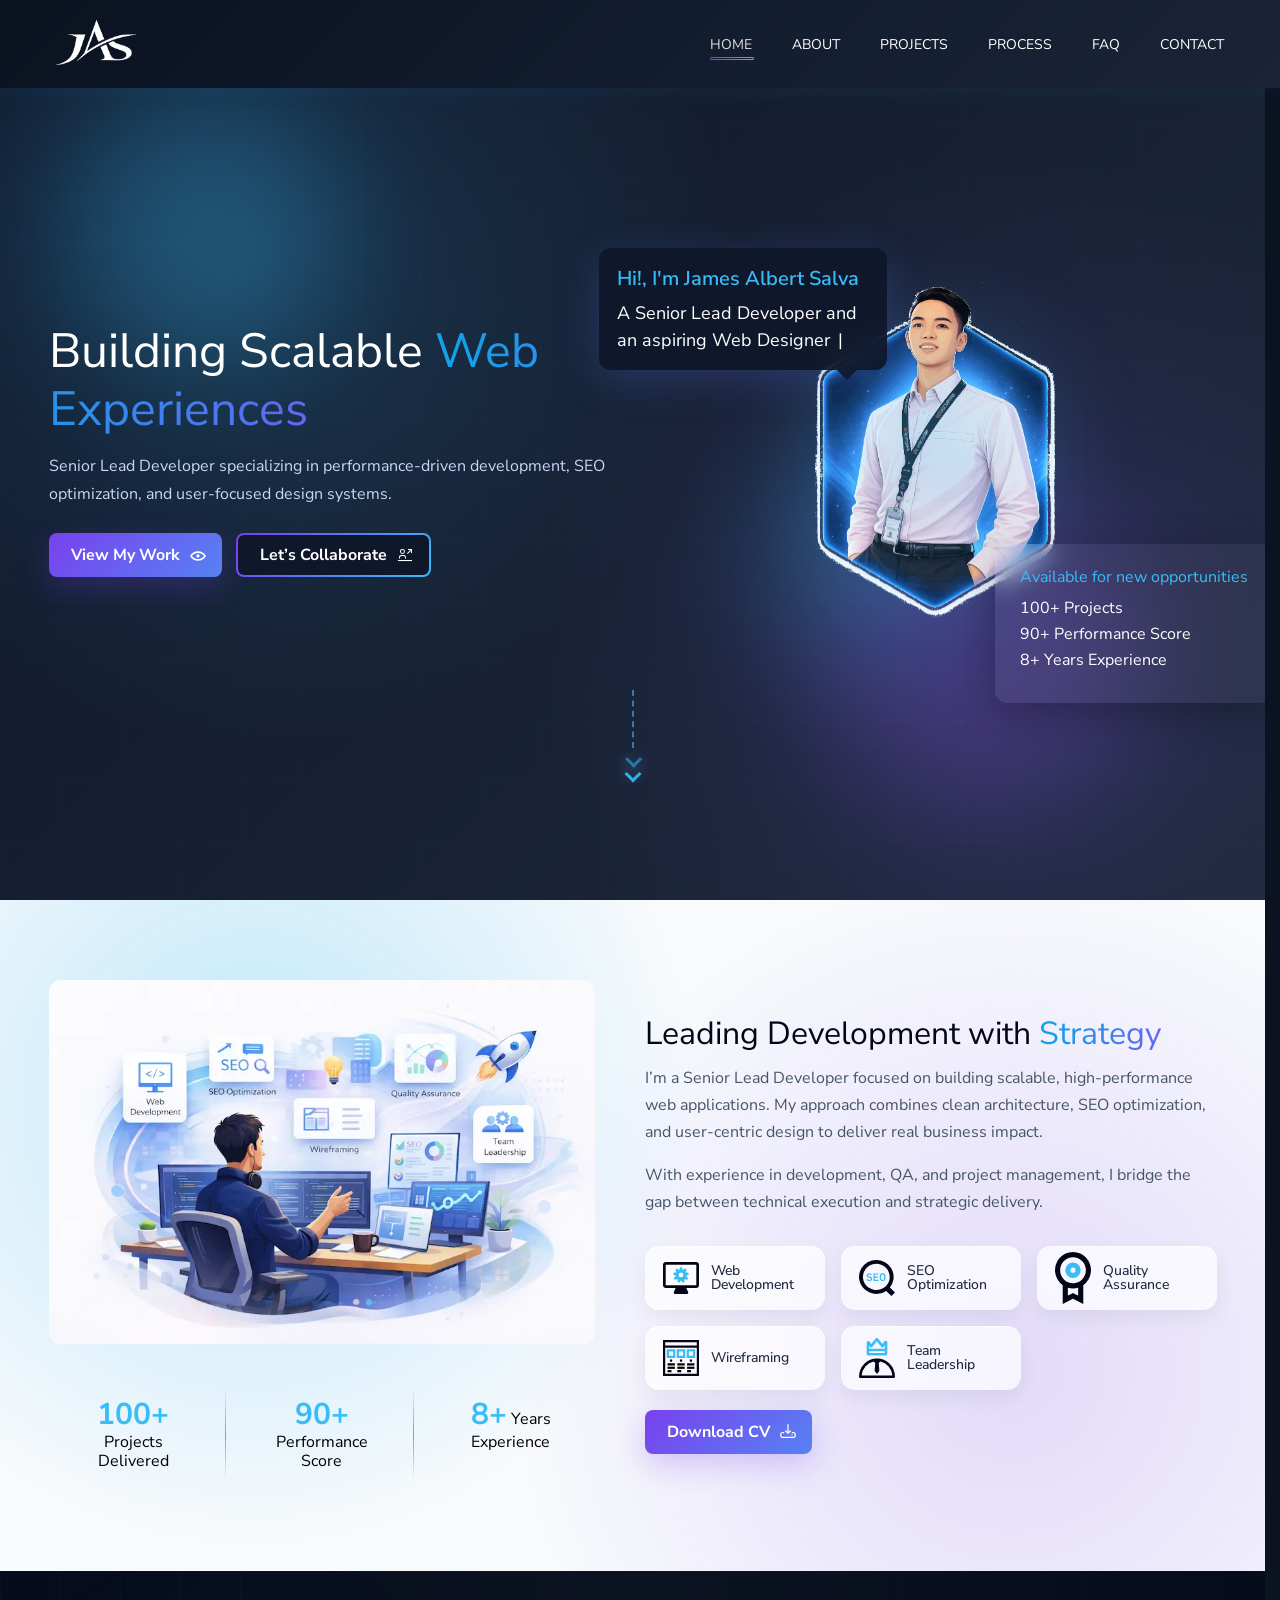
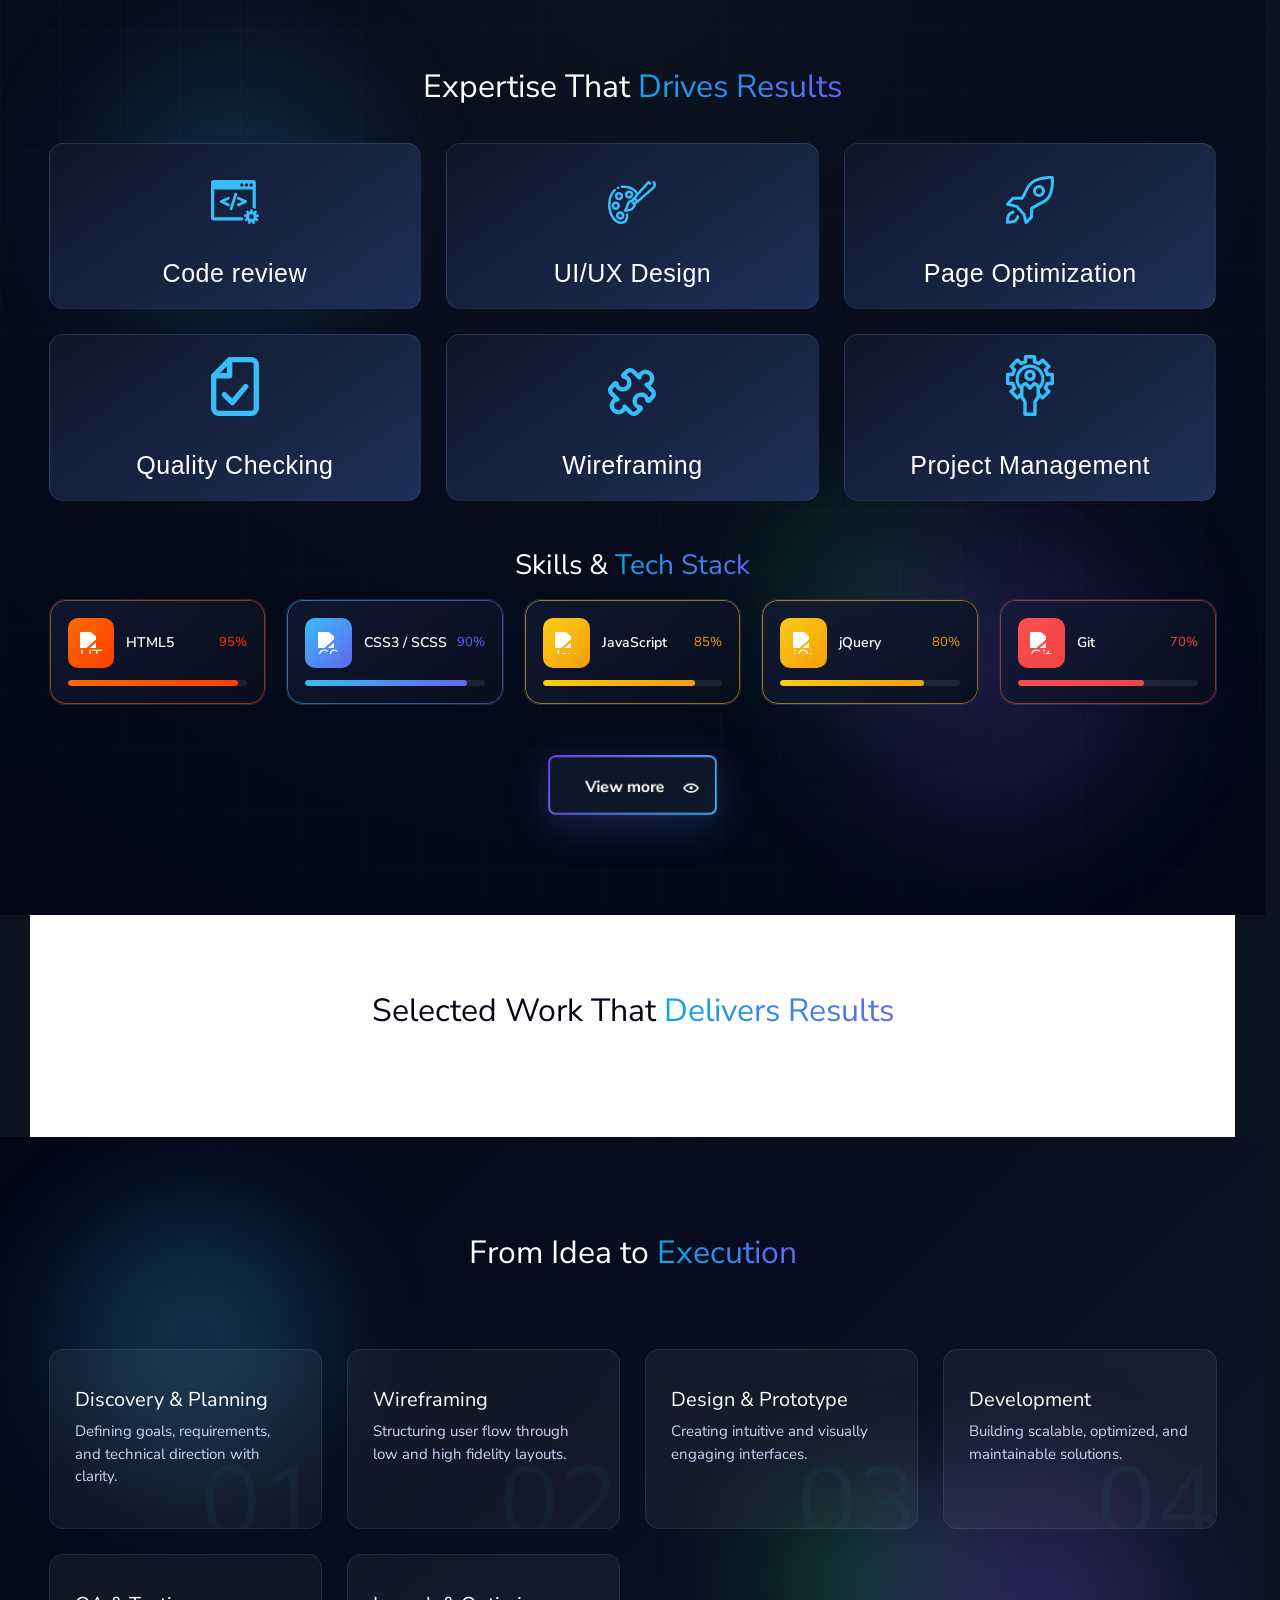
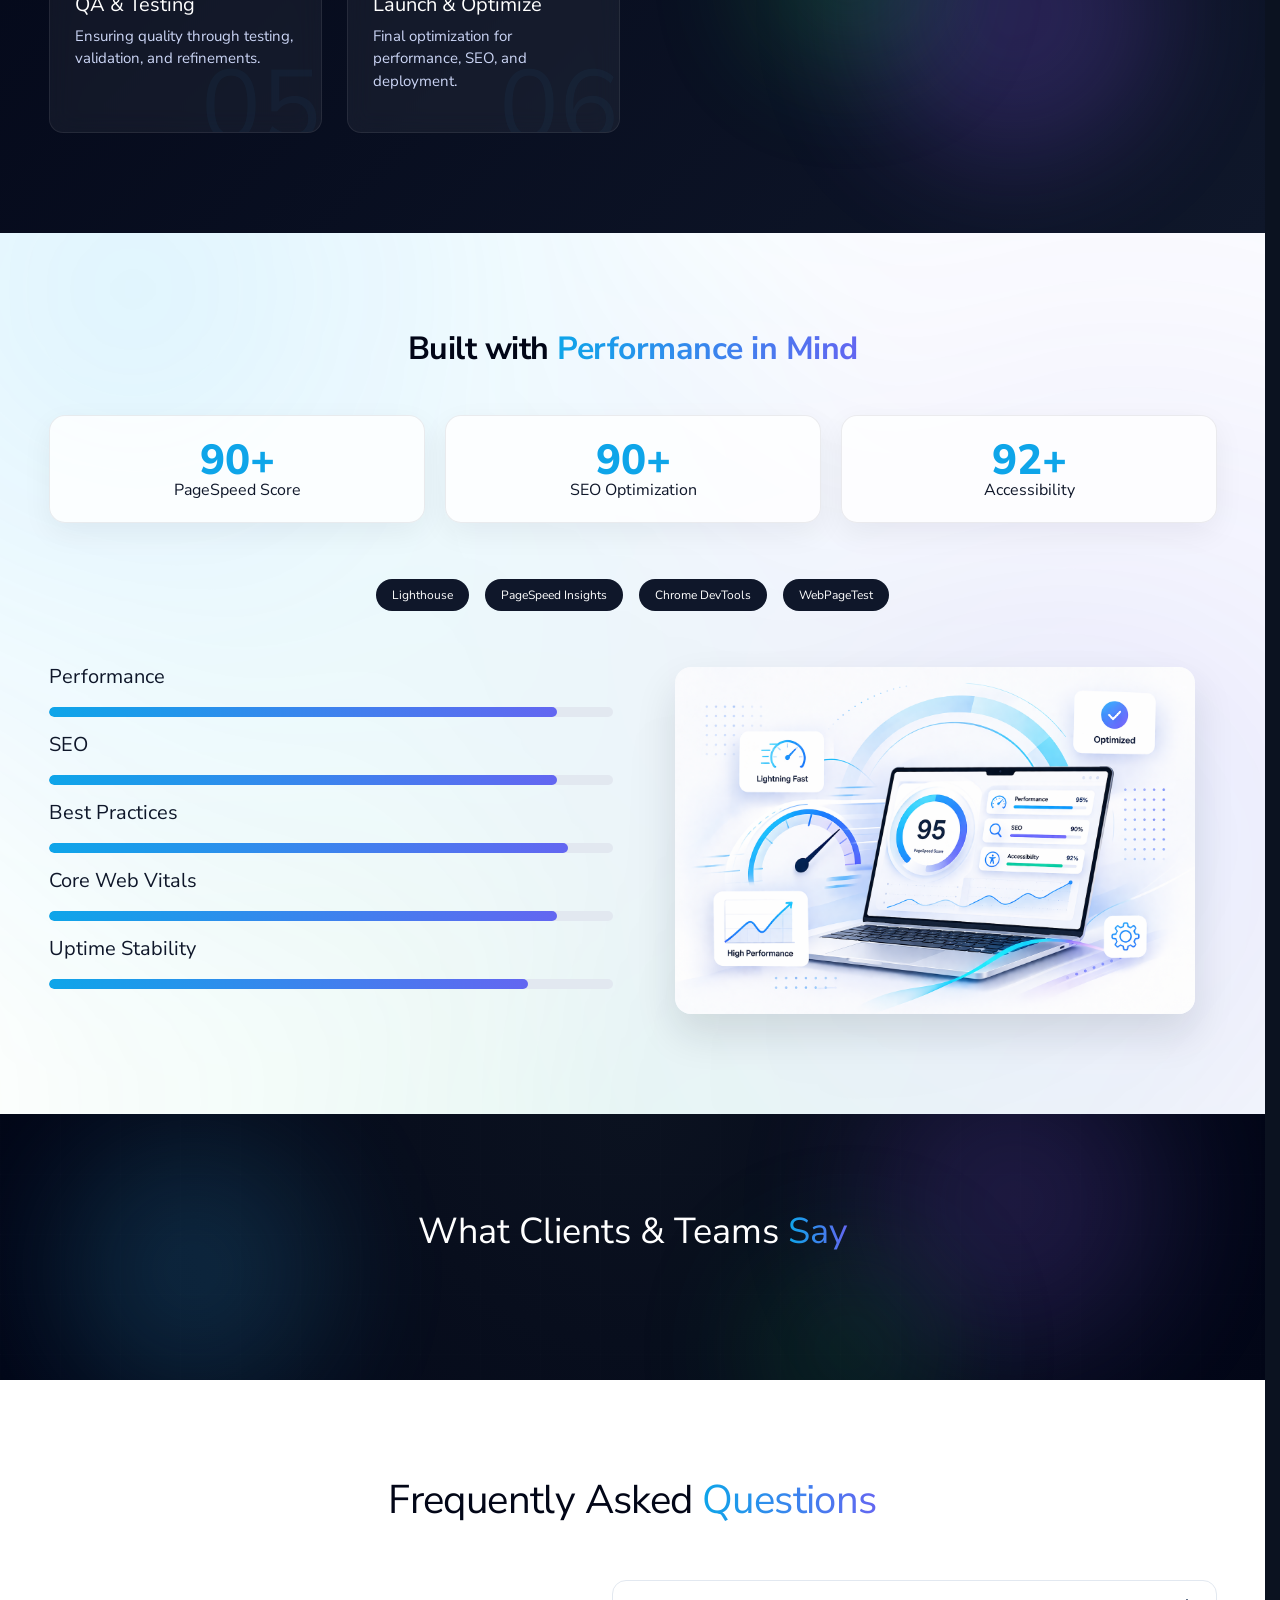
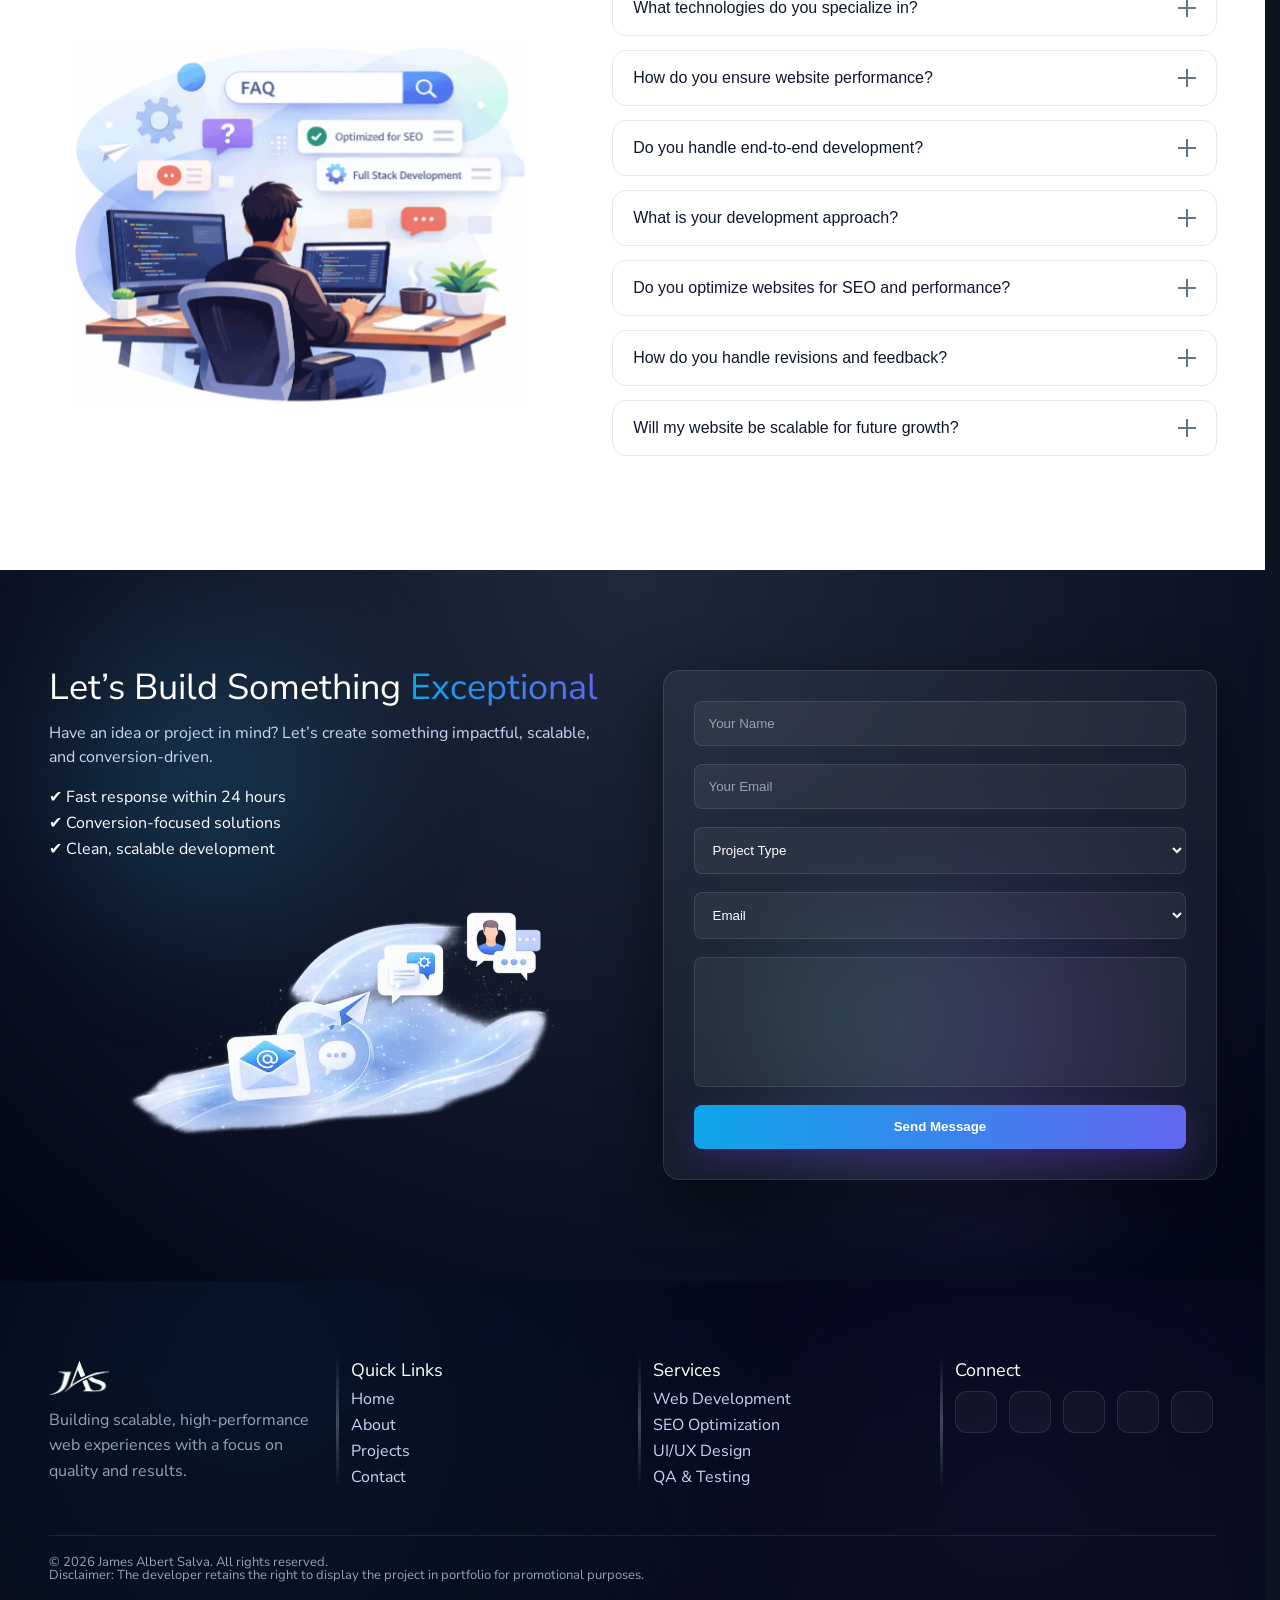
==== commit 61b9d28a: "update_260513_optimize" ====
--- a/root/index.html
+++ b/root/index.html
@@ -59,12 +59,12 @@
     <!-- =========================
         SLICK CSS (DEFERRED)
     ========================== -->
-    <link rel="stylesheet" href="css/slick/slick.css" media="print" onload="this.media='all'">
+    <!-- <link rel="stylesheet" href="css/slick/slick.css" media="print" onload="this.media='all'">
     <link rel="stylesheet" href="css/slick/slick-theme.css" media="print" onload="this.media='all'">
     <noscript>
         <link rel="stylesheet" href="css/slick/slick.css">
         <link rel="stylesheet" href="css/slick/slick-theme.css">
-    </noscript>
+    </noscript> -->
 
     <!-- ✅ RESET CSS (NOW NON‑BLOCKING ✅) -->
     <!-- <link rel="stylesheet" href="/css/reset.css" media="print" onload="this.media='all'"> -->
@@ -631,23 +631,12 @@
         </footer>
         <!-- end c-footer -->
         <!-- Scripts here... -->
-        
         <!-- =========================
             SCRIPTS (OPTIMIZED)
         ========================== -->
-
-        <!-- jQuery (only if truly needed by Slick) -->
         <script src="js/jquery-3.6.1.min.js" defer></script>
-
-        <!-- Iconify -->
         <script src="js/iconify.min.js" defer></script>
-
-        <!-- Main App -->
         <script src="js/index.js" defer></script>
-
-        <!-- ✅ Slick JS REMOVED from HTML -->
-        <!-- ✅ Loaded dynamically via IntersectionObserver -->
-
         <script type="application/ld+json">
             {
                 "@context": "https://schema.org",
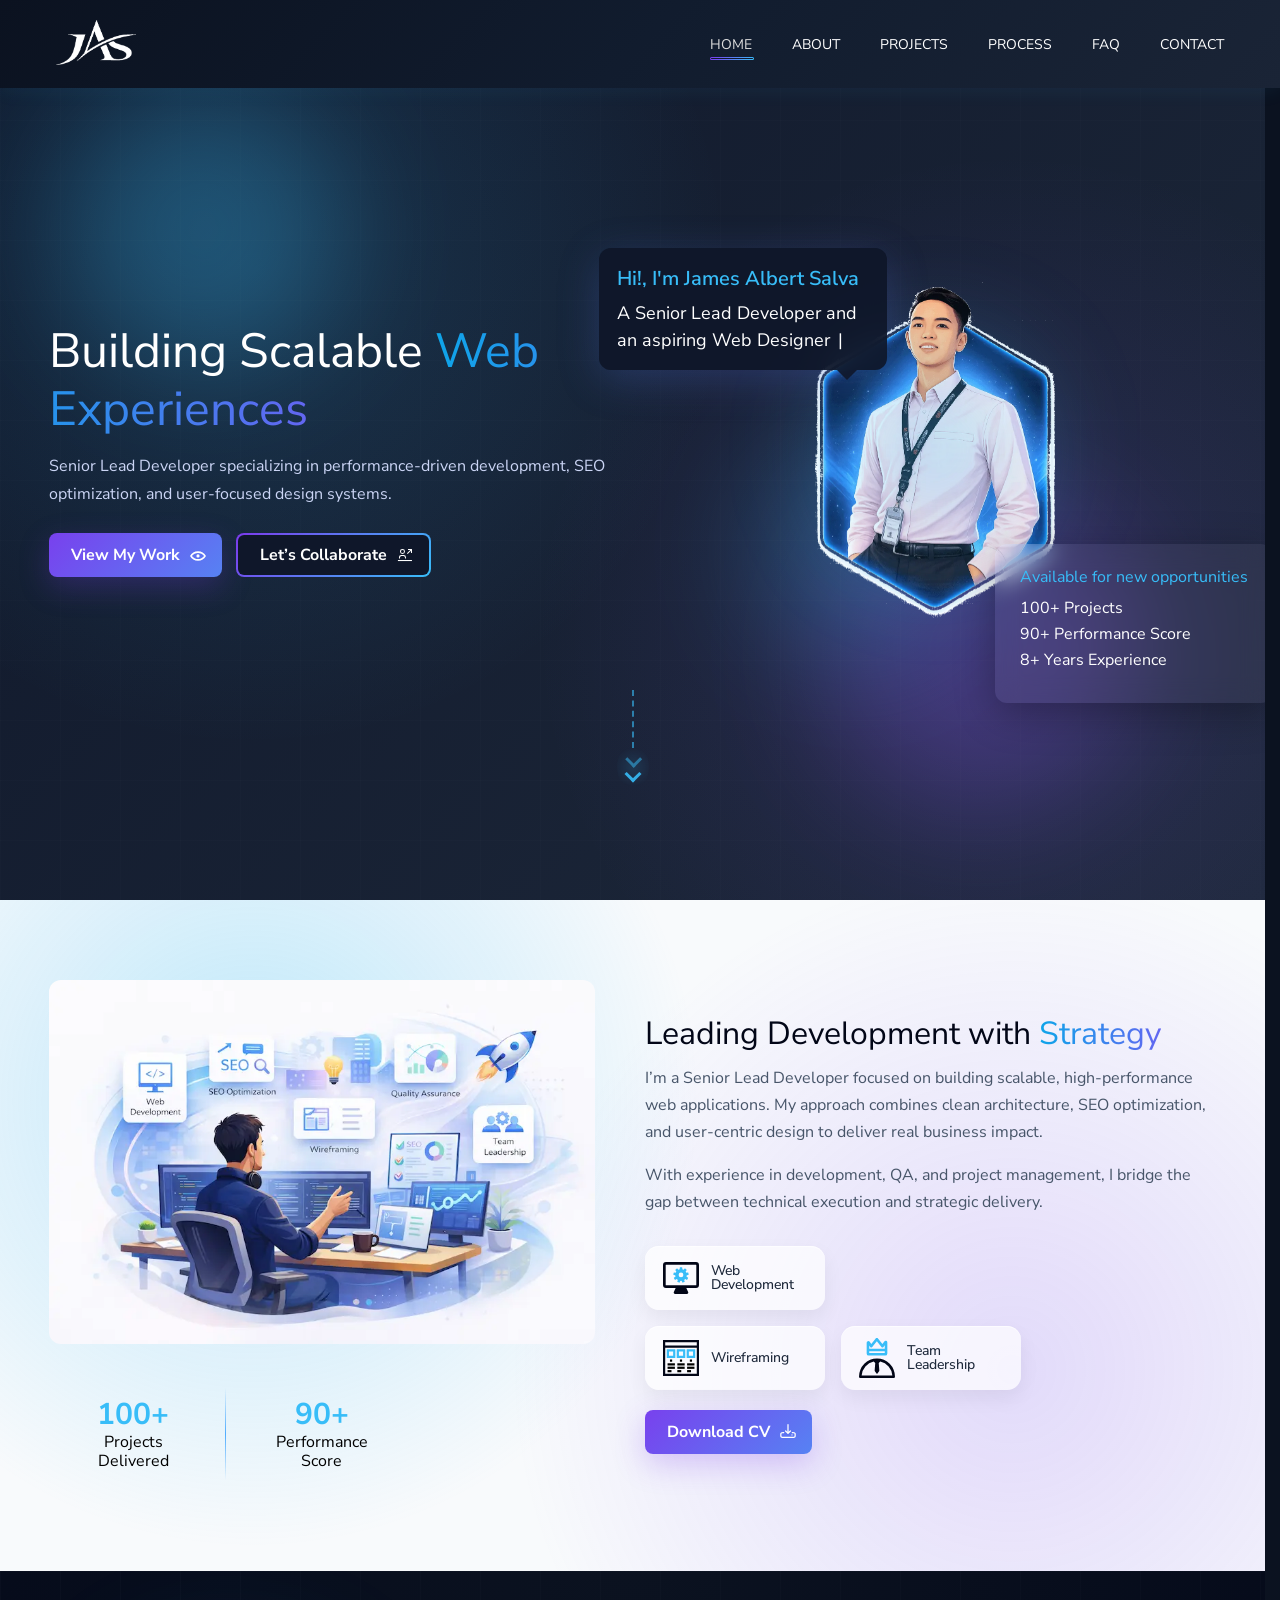
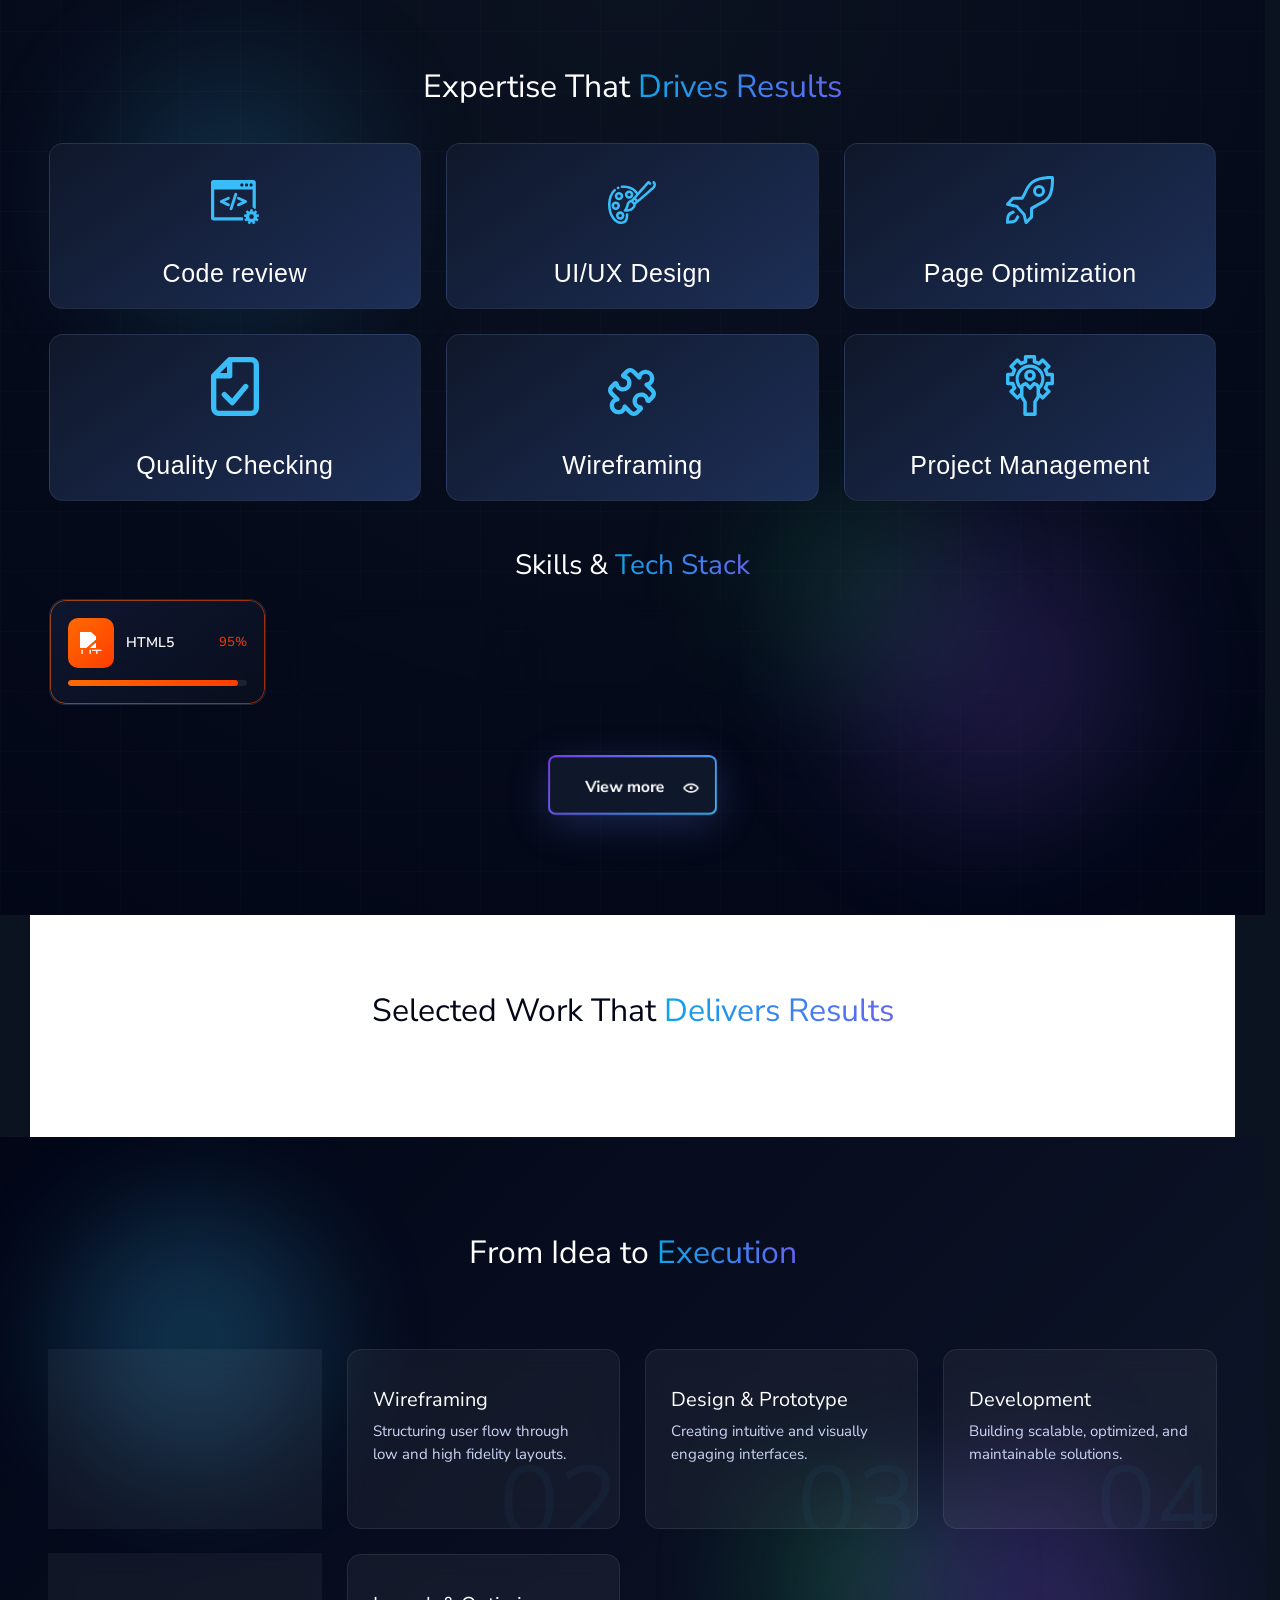
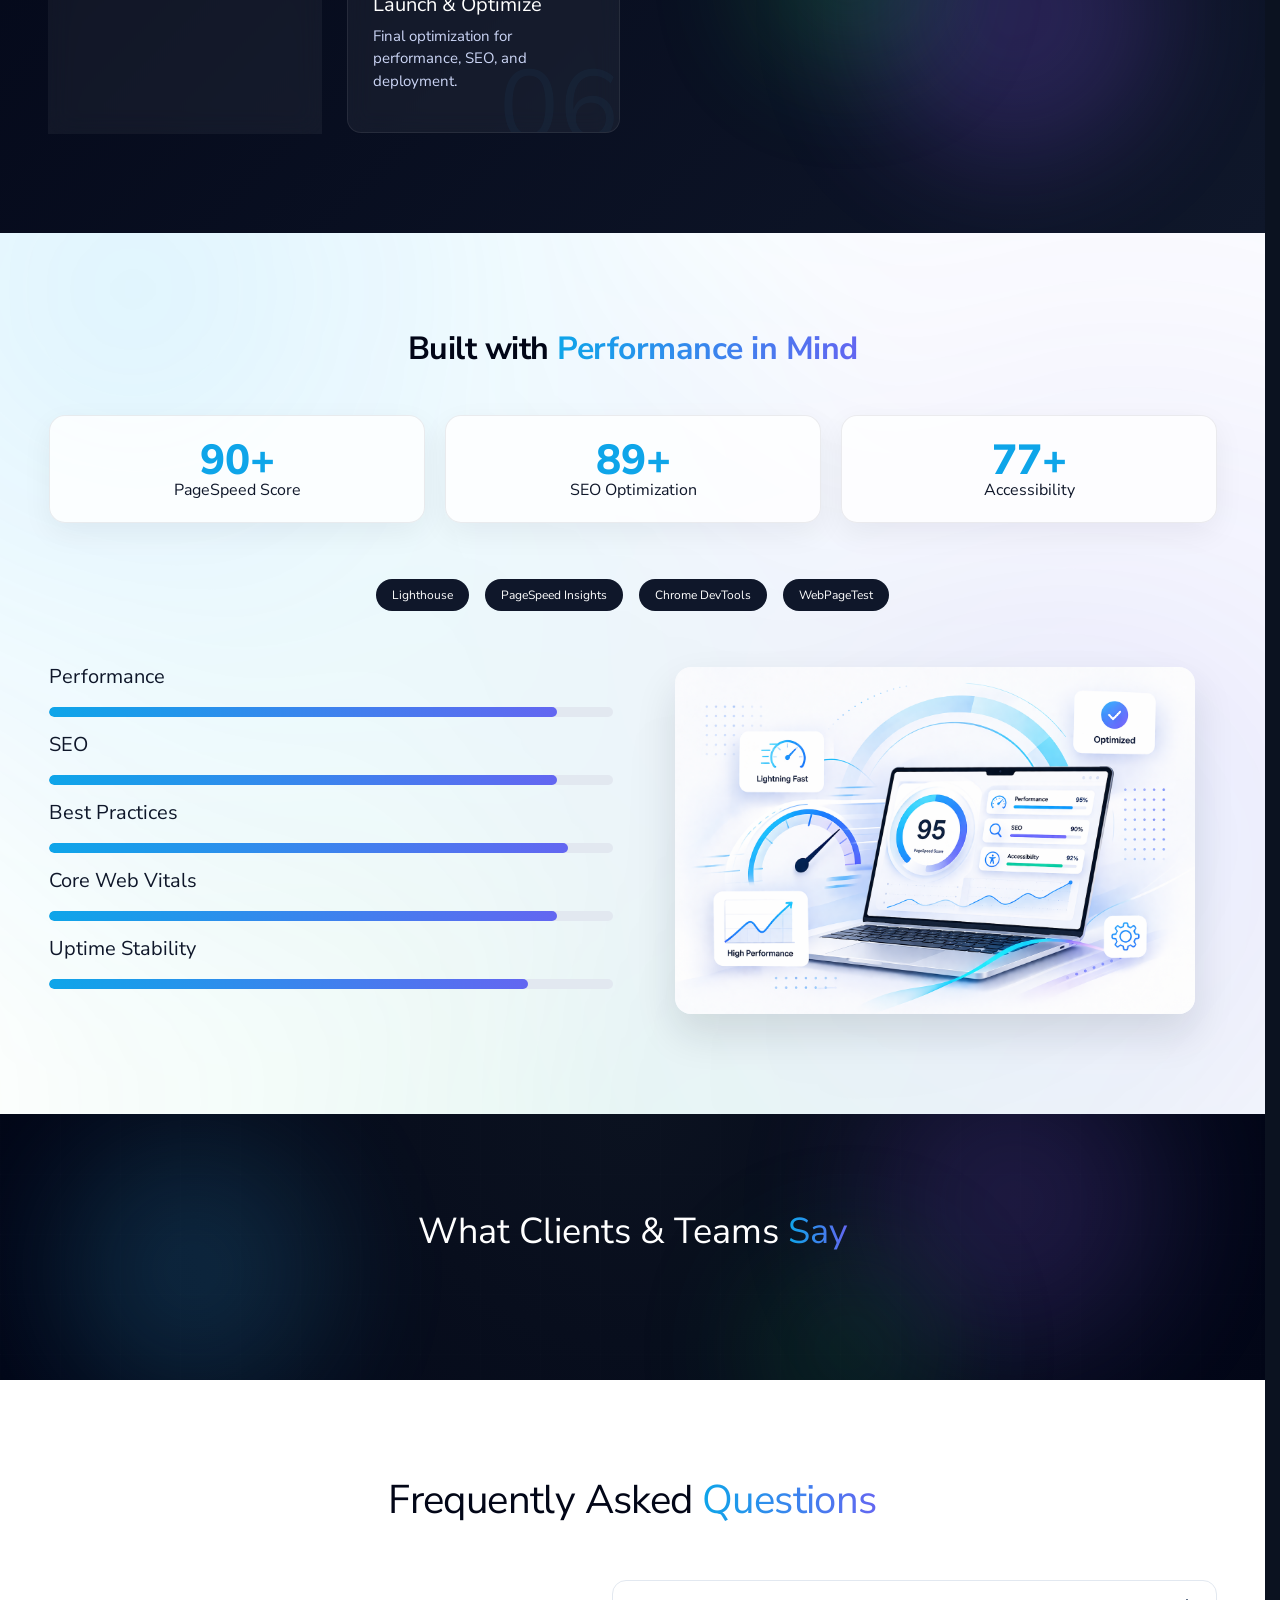
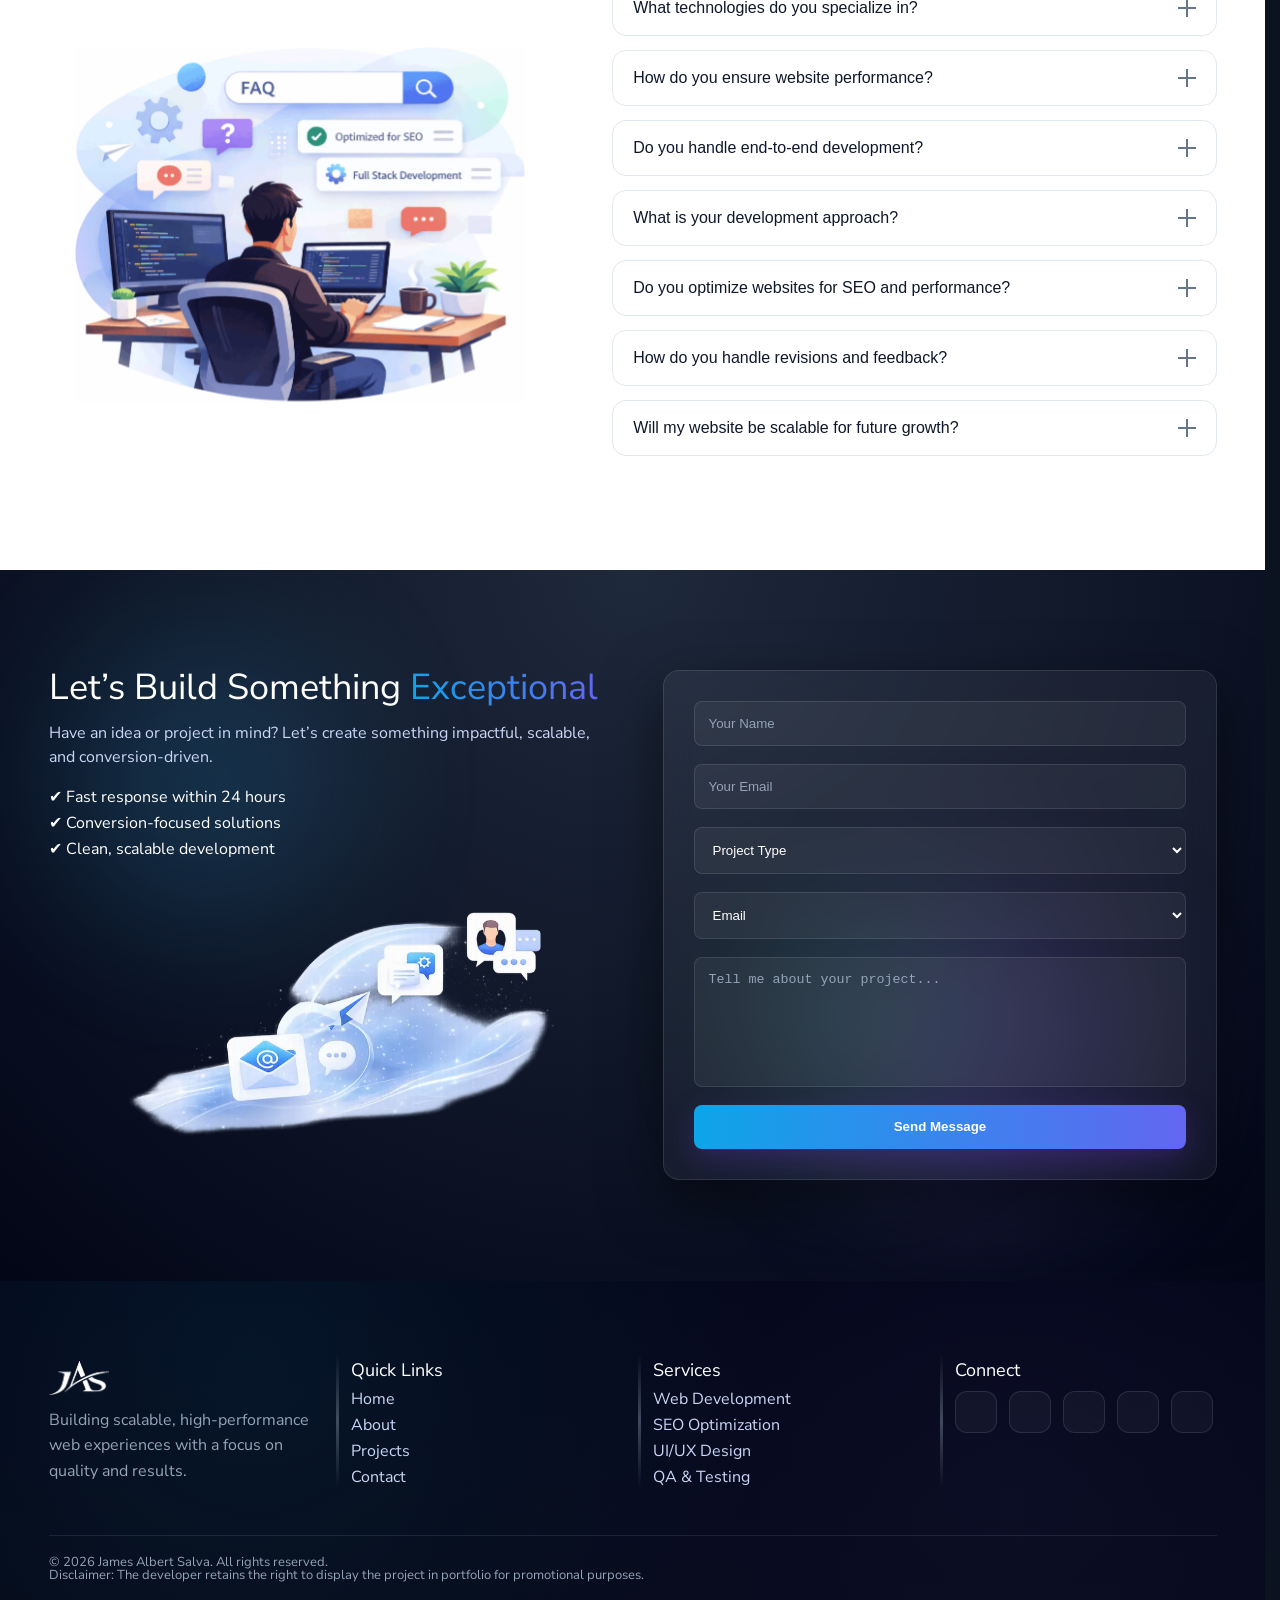
==== commit 11bef3d1: "update_260513_01 emailjs" ====
--- a/root/index.html
+++ b/root/index.html
@@ -503,14 +503,7 @@
                     </div>
                     <!-- RIGHT -->
                     <div class="c-contact__form-wrap">
-                        <form 
-                            class="c-contact__form" 
-                            id="js-contact-form"
-                            name="contact"
-                            method="POST"
-                            data-netlify="true"
-                            data-netlify-honeypot="bot-field"
-                        >
+                        <form class="c-contact__form" id="contact-form" method="POST" name="contact">
 
                             <!-- Required by Netlify -->
                             <input type="hidden" name="form-name" value="contact">
@@ -518,35 +511,26 @@
                             <!-- Honeypot (spam protection) -->
                             <input type="text" name="bot-field" style="display:none">
 
-                            <input type="text" class="c-contact__input" name="name" placeholder="Your Name" required>
-                            <input type="email" class="c-contact__input" name="email" placeholder="Your Email" required>
-
-                            <select class="c-contact__input" name="project" required>
-                            <option value="" disabled selected>Project Type</option>
-                            <option>Web Development</option>
-                            <option>SEO Optimization</option>
-                            <option>UI/UX Design</option>
+                            <input type="text" class="c-contact__input" name="name" placeholder="Your Name" required="">
+                            <input type="email" class="c-contact__input" name="email" placeholder="Your Email" required="">
+
+                            <select class="c-contact__input" name="project_type" required="">
+                                <option value="" disabled="" selected="">Project Type</option>
+                                <option>Web Development</option>
+                                <option>SEO Optimization</option>
+                                <option>UI/UX Design</option>
                             </select>
 
-                            <select class="c-contact__input" name="contact_method" required>
-                            <option value="email">Email</option>
-                            <option value="chat">Chat (Messenger / WhatsApp)</option>
-                            <option value="call">Phone Call</option>
+                            <select class="c-contact__input" name="contact_method" required="">
+                                <option value="email">Email</option>
+                                <option value="chat">Chat (Messenger / WhatsApp)</option>
+                                <option value="call">Phone Call</option>
                             </select>
 
-                            <textarea 
-                            class="c-contact__input c-contact__textarea" 
-                            name="message" 
-                            placeholder="Tell me about your project..." 
-                            required>
-                            </textarea>
-
-                            <button 
-                            type="submit" 
-                            class="c-btn c-btn--primary c-contact__btn c-btn--send">
-                            Send Message
-                            </button>
-
+                            <textarea class="c-contact__input c-contact__textarea" name="message" placeholder="Tell me about your project..." required=""></textarea>
+                            <input type="hidden" name="submitted_date">
+                            <input type="hidden" name="submitted_time">
+                            <button type="submit" class="c-btn c-btn--primary c-contact__btn c-btn--send">Send Message</button>
                         </form>
                     </div>
                 </div>
@@ -634,6 +618,7 @@
         <!-- =========================
             SCRIPTS (OPTIMIZED)
         ========================== -->
+        <script type="text/javascript" src="https://cdn.jsdelivr.net/npm/@emailjs/browser@4/dist/email.min.js"></script>
         <script src="js/jquery-3.6.1.min.js" defer></script>
         <script src="js/iconify.min.js" defer></script>
         <script src="js/index.js" defer></script>
--- a/root/css/index.css
+++ b/root/css/index.css
@@ -1,2498 +1 @@
-/* =========================
-    c-about
-========================= */
-
-.c-about {
-    position: relative;
-    overflow: hidden;
-    background: #f8fafc;
-    transition: opacity 0.6s ease, transform 0.6s ease;
-}
-
-/* Visible state */
-.c-about.is-visible {
-    opacity: 1;
-    transform: translateY(0);
-}
-
-/* =========================
-   INNER LAYOUT
-========================= */
-
-.c-about__inner {
-    display: grid;
-    position: relative;
-    z-index: 2;
-    width: 100%;
-    grid-template-columns: 1fr 1fr;
-    gap: 50px;
-    align-items: center;
-    box-sizing: border-box;
-}
-
-/* =========================
-   IMAGE
-========================= */
-
-.c-about__image img {
-    width: 100%;
-    border-radius: var(--radius-md);
-    animation: aboutFloat 6s ease-in-out infinite;
-    will-change: transform;
-}
-
-/* =========================
-   CONTENT
-========================= */
-
-.c-about__title {
-    margin-bottom: 15px;
-    font-size: var(--fs-32);
-}
-
-.c-about__highlight {
-    color: var(--primary);
-}
-
-.c-about__text {
-    margin-bottom: 15px;
-    color: #475569;
-    line-height: 1.7;
-}
-
-/* =========================
-   STATS
-========================= */
-
-.c-about__stats {
-    display: grid;
-    margin-top: 30px;
-    gap: 20px;
-}
-
-.c-about__stat {
-    position: relative;
-    padding: 20px;
-    border-radius: var(--radius-md);
-    text-align: center;
-    line-height: 1.2;
-    backdrop-filter: blur(10px);
-    transition: all 0.3s ease;
-}
-
-.c-about__stat strong {
-    color: var(--primary);
-    font-size: var(--fs-30);
-    font-weight: 700;
-}
-
-.c-about__number {
-    display: block;
-    color: var(--bg-dark);
-    font-size: var(--fs-32);
-    font-weight: 700;
-}
-
-.c-about__label {
-    color: #475569;
-    font-size: var(--fs-13);
-}
-
-/* Divider (default – overridden per breakpoint) */
-.c-about__stat:not(:first-child)::before {
-    position: absolute;
-    z-index: 10;
-    background: linear-gradient(to bottom, transparent, #4facfe, transparent);
-    content: "";
-}
-
-/* =========================
-   SKILLS
-========================= */
-
-.c-about__skills {
-    margin-top: 30px;
-}
-
-.c-about__skills-grid {
-    display: grid;
-    grid-template-columns: repeat(3, minmax(180px, 1fr));
-    gap: 16px;
-}
-
-.c-about__skill-card {
-    display: flex;
-    padding: 14px 18px;
-    border-radius: 14px;
-    background: rgba(255,255,255,0.7);
-    color: #1e293b;
-    font-size: var(--fs-14);
-    font-weight: 500;
-    cursor: default;
-    align-items: center;
-    gap: 12px;
-    backdrop-filter: blur(10px);
-    box-shadow:
-        0 8px 20px rgba(0,0,0,0.06),
-        inset 0 1px 0 rgba(255,255,255,0.6);
-    transition: all 0.3s ease;
-}
-
-.c-about__skill-card:hover {
-    transform: translateY(-3px);
-    box-shadow: 0 10px 40px rgb(80 106 208 / 28%);
-}
-
-.c-about__icon {
-    display: flex;
-    width: 36px;
-    height: 36px;
-    border-radius: 10px;
-    color: #fff;
-    font-size: var(--fs-16);
-    align-items: center;
-    justify-content: center;
-    flex-shrink: 0;
-}
-
-/* =========================
-   ACTIONS
-========================= */
-
-.c-about__actions {
-    margin-top: 20px;
-}
-
-/* =========================
-   BACKGROUND GLOW
-========================= */
-
-.c-about__bg {
-    position: absolute;
-    z-index: 0;
-    background:
-        radial-gradient(circle at 20% 30%, rgba(56,189,248,0.3), transparent 40%),
-        radial-gradient(circle at 80% 70%, rgba(139,92,246,0.2), transparent 45%);
-    inset: 0;
-    animation: aboutGlow 12s ease-in-out infinite;
-    pointer-events: none;
-}
-
-/* =========================
-   SCROLL ANIMATION (INITIAL STATE)
-========================= */
-
-.c-about__profile,
-.c-about__content,
-.c-about__image,
-.c-about__stats,
-.c-about__title,
-.c-about__text,
-.c-about__skills,
-.c-about__actions {
-    opacity: 0;
-    transform: translateY(30px);
-    transition: all 0.7s ease;
-    will-change: transform, opacity;
-}
-
-.c-about.is-visible .c-about__profile,
-.c-about.is-visible .c-about__content,
-.c-about.is-visible .c-about__image,
-.c-about.is-visible .c-about__stats,
-.c-about.is-visible .c-about__title,
-.c-about.is-visible .c-about__text,
-.c-about.is-visible .c-about__skills,
-.c-about.is-visible .c-about__actions {
-    opacity: 1;
-    transform: translateY(0);
-}
-
-/* Stagger (exact timing preserved) */
-.c-about.is-visible .c-about__content { transition-delay: .2s; }
-.c-about.is-visible .c-about__image   { transition-delay: .3s; }
-.c-about.is-visible .c-about__stats   { transition-delay: .4s; }
-.c-about.is-visible .c-about__title   { transition-delay: .5s; }
-.c-about.is-visible .c-about__text    { transition-delay: .6s; }
-.c-about.is-visible .c-about__skills  { transition-delay: .7s; }
-.c-about.is-visible .c-about__actions { transition-delay: .8s; }
-
-/* =========================
-   ✅ RESPONSIVE (EXACT BREAKPOINTS PRESERVED)
-========================= */
-
-/* Small devices */
-@media (max-width: 600px) {
-    .c-about__skills-grid {
-        grid-template-columns: 1fr;
-    }
-}
-
-/* Mobile */
-@media only screen and (max-width: 767px) {
-    .c-about {
-        padding: 40px 0;
-    }
-
-    .c-about__inner {
-        text-align: center;
-        grid-template-columns: 1fr;
-        gap: 40px;
-    }
-
-    .c-about__stats {
-        grid-template-columns: 1fr;
-        gap: 10px;
-    }
-
-    .c-about__stat:not(:first-child)::before {
-        top: -7%;
-        left: 50%;
-        width: 15%;
-        height: 2%;
-        transform: translateX(-50%);
-    }
-
-    .c-about__image img {
-        animation: none;
-    }
-
-    .c-about__bg {
-        opacity: .5;
-    }
-}
-
-/* Tablet */
-@media only screen and (min-width: 768px) and (max-width: 1023px) {
-    .c-about__inner {
-        text-align: center;
-        grid-template-columns: 1fr;
-    }
-
-    .c-about__stats {
-        grid-template-columns: repeat(3, 1fr);
-    }
-}
-
-/* Tablet & up */
-@media print, screen and (min-width: 768px) {
-    .c-about {
-        padding: 80px 20px;
-    }
-
-    .c-about__stat:not(:first-child)::before {
-        top: 10%;
-        left: -13px;
-        width: 1px;
-        height: 80%;
-    }
-}
-
-/* Desktop */
-@media print, screen and (min-width: 1024px) {
-    .c-about__stats {
-        grid-template-columns: repeat(3, 1fr);
-    }
-}
-
-/* =========================
-   ACCESSIBILITY
-========================= */
-
-@media (prefers-reduced-motion: reduce) {
-    .c-about__bg,
-    .c-about__image img {
-        animation: none !important;
-    }
-
-    .c-about__profile,
-    .c-about__content,
-    .c-about__image,
-    .c-about__stats,
-    .c-about__title,
-    .c-about__text,
-    .c-about__skills,
-    .c-about__actions {
-        opacity: 1;
-        transform: none;
-        transition: none;
-    }
-}
-
-/* =========================
-   ANIMATIONS
-========================= */
-
-@keyframes aboutFloat {
-    0%,100% { transform: translateY(0); }
-    50%     { transform: translateY(-8px); }
-}
-
-@keyframes aboutGlow {
-    0%,100% {
-        opacity: .6;
-        transform: scale(1);
-    }
-    50% {
-        opacity: 1;
-        transform: scale(1.1);
-    }
-}
-
-
-/* =========================
-    c-expertise
-========================= */
-
-.c-expertise {
-    position: relative;
-    overflow: hidden;
-    background: radial-gradient(circle at top, var(--bg-darker), #020617);
-    color: var(--white);
-}
-
-/* =========================
-   BACKGROUND
-========================= */
-
-.c-expertise__bg {
-    position: absolute;
-    z-index: 0;
-    inset: 0;
-    pointer-events: none;
-}
-
-/* GRID BACKGROUND */
-.c-expertise__bg .u-bg-grid {
-    position: absolute;
-    background-image:
-        linear-gradient(rgba(255,255,255,0.1) 1px, transparent 1px),
-        linear-gradient(90deg, rgba(255,255,255,0.1) 1px, transparent 1px);
-    opacity: 0.18;
-    inset: 0;
-    background-size: 60px 60px;
-    animation: gridMove 6s linear infinite;
-    will-change: transform;
-}
-
-/* =========================
-   FLOATING BLOBS
-========================= */
-
-.c-expertise__shape {
-    position: absolute;
-    border-radius: 50%;
-    opacity: 0.18;
-    filter: blur(70px);
-    animation: floatBlob 20s infinite ease-in-out;
-    will-change: transform;
-}
-
-.c-expertise__shape--1 {
-    top: 10%;
-    left: 8%;
-    width: 260px;
-    height: 260px;
-    background: var(--primary);
-}
-
-.c-expertise__shape--2 {
-    right: 10%;
-    bottom: 10%;
-    width: 300px;
-    height: 300px;
-    background: #8b5cf6;
-    animation-duration: 24s;
-}
-
-.c-expertise__shape--3 {
-    top: 55%;
-    left: 60%;
-    width: 180px;
-    height: 180px;
-    background: #22c55e;
-    animation-duration: 28s;
-}
-
-/* =========================
-   CONTENT
-========================= */
-
-.c-expertise__inner {
-    position: relative;
-    z-index: 2;
-}
-
-.c-expertise__title {
-    margin-bottom: 40px;
-    color: var(--white);
-    font-size: var(--fs-32);
-    text-align: center;
-}
-
-.c-expertise__highlight {
-    color: var(--primary);
-}
-
-/* =========================
-   GRID
-========================= */
-
-.c-expertise__grid {
-    display: grid;
-    grid-template-columns: repeat(3, 1fr);
-    gap: 25px;
-}
-
-/* ✅ BREAKPOINT PRESERVED */
-@media (max-width: 992px) {
-    .c-expertise__grid {
-        grid-template-columns: repeat(2, 1fr);
-    }
-}
-
-/* ✅ BREAKPOINT PRESERVED */
-@media (max-width: 600px) {
-    .c-expertise__grid {
-        grid-template-columns: 1fr;
-    }
-}
-
-/* =========================
-   CARD
-========================= */
-
-.c-expertise__card {
-    position: relative;
-    overflow: hidden;
-    padding: 20px;
-    border: 1px solid rgba(255,255,255,0.08);
-    border-radius: 14px;
-    background: linear-gradient(145deg, var(--bg-dark), #1d2f57);
-    text-align: center;
-    cursor: pointer;
-
-    opacity: 0;
-    transform: translateY(40px);
-    transition: all 0.35s ease;
-    transition-delay: var(--delay, 0ms);
-}
-
-/* Hover glow */
-.c-expertise__card::before {
-    position: absolute;
-    background: radial-gradient(
-        circle at center,
-        rgba(56,189,248,0.25),
-        transparent
-    );
-    content: "";
-    opacity: 0;
-    inset: 0;
-    transition: 0.4s;
-}
-
-.c-expertise__card:hover::before {
-    opacity: 1;
-}
-
-.c-expertise__card:hover {
-    transform: translateY(-12px) scale(1.03);
-    box-shadow: 0 20px 40px rgba(0,0,0,0.4);
-}
-
-/* REVEAL */
-.c-expertise__card.is-visible {
-    opacity: 1;
-    transform: translateY(0);
-    transition: all 0.6s ease;
-}
-
-.c-expertise__icon {
-    margin-bottom: 20px;
-    font-size: var(--fs-65);
-    transition: transform 0.3s ease;
-}
-
-.c-expertise__card-title {
-    display: block;
-    color: var(--white);
-    letter-spacing: 0.5px;
-}
-
-.c-expertise__card:hover .c-expertise__icon {
-    transform: scale(1.2) rotate(5deg);
-}
-
-/* =========================
-   BUTTON
-========================= */
-
-.c-expertise__btn {
-    display: flex;
-    margin: 50px 0 0;
-}
-
-/* =========================
-   MODAL
-========================= */
-
-.c-expertise-modal {
-    display: flex;
-    position: fixed;
-    z-index: 9999;
-    background: rgba(0,0,0,0.75);
-    opacity: 0;
-    inset: 0;
-    align-items: center;
-    justify-content: center;
-    visibility: hidden;
-    transform: scale(1.02);
-    backdrop-filter: blur(10px);
-    transition: all 0.25s ease;
-}
-
-.c-expertise-modal.is-active {
-    opacity: 1;
-    visibility: visible;
-    transform: scale(1);
-}
-
-.c-expertise-modal__content {
-    width: min(90vw, 520px);
-    min-height: 320px;
-    padding: 40px 30px;
-    border: 1px solid rgba(255,255,255,0.08);
-    border-radius: 18px;
-    background: #ffffff;
-    text-align: center;
-    box-shadow: 0 30px 80px rgba(0,0,0,0.6);
-}
-
-.c-expertise-modal__icon {
-    margin-bottom: 12px;
-    font-size: var(--fs-46);
-    animation: popIn 0.3s ease;
-}
-
-.c-expertise-modal__title {
-    margin-bottom: 20px;
-    font-size: var(--fs-24);
-}
-
-.c-expertise-modal__text {
-    font-size: var(--fs-16);
-    text-align: justify;
-    line-height: 1.6;
-    opacity: 0.85;
-}
-
-.c-expertise-modal__btn {
-    margin-top: 20px;
-    padding: 10px 18px;
-    border: none;
-    border-radius: 8px;
-    background: var(--primary);
-    font-weight: 600;
-    cursor: pointer;
-    transition: transform 0.2s ease;
-}
-
-.c-expertise-modal__btn:hover {
-    transform: translateY(-2px);
-}
-
-/* =========================
-   ANIMATIONS
-========================= */
-
-@keyframes popIn {
-    from {
-        opacity: 0;
-        transform: scale(0.6);
-    }
-    to {
-        opacity: 1;
-        transform: scale(1);
-    }
-}
-
-/* =========================
-   ✅ RESPONSIVE (EXACT BREAKPOINTS PRESERVED)
-========================= */
-
-/* Desktop / Tablet */
-@media print, screen and (min-width: 768px) {
-    .c-expertise {
-        padding: 100px 20px;
-    }
-
-    .c-expertise__card {
-        padding: 20px;
-    }
-
-    .c-expertise__card-title {
-        font-size: var(--fs-25);
-    }
-}
-
-/* Mobile */
-@media only screen and (max-width: 767px) {
-    .c-expertise {
-        padding: 50px 0;
-    }
-
-    .c-expertise__card {
-        padding: 12px;
-    }
-
-    .c-expertise__card-title {
-        font-size: var(--fs-18);
-    }
-
-    .c-expertise__btn {
-        padding: 0 10px;
-    }
-}
-
-
-/* =========================
-   SKILLS GRID
-========================= */
-
-
-.c-skills {
-    margin: 50px 0 0;
-}
-
-.c-skills__grid {
-    display: -ms-grid;
-    display: grid;
-    grid-template-columns: repeat(auto-fit, minmax(179px, 1fr));
-    gap: 20px;
-}
-
-/* =========================
-   CARD BASE
-========================= */
-.c-skill {
-    position: relative;
-    overflow: hidden;
-    padding: 18px;
-    border: 1px solid rgba(255,255,255,0.08);
-    border-radius: 16px;
-
-    background: -o-linear-gradient(305deg, rgba(20,30,60,0.65), rgba(10,15,30,0.95));
-
-    background: linear-gradient(145deg, rgba(20,30,60,0.65), rgba(10,15,30,0.95));
-
-    -webkit-backdrop-filter: blur(12px);
-
-            backdrop-filter: blur(12px);
-
-    -webkit-transition: all 0.35s ease;
-
-    -o-transition: all 0.35s ease;
-
-    transition: all 0.35s ease;
-}
-
-/* GRADIENT BORDER GLOW */
-.c-skill::after {
-    position: absolute;
-    padding: 1px;
-    border-radius: inherit;
-    background: -o-linear-gradient(330deg, var(--c1), var(--c2));
-    background: linear-gradient(120deg, var(--c1), var(--c2));
-    content: "";
-    opacity: 0.6;
-    inset: 0;
-    -webkit-mask:
-        -webkit-gradient(linear, left top, left bottom, color-stop(0, #000)) content-box,
-        -webkit-gradient(linear, left top, left bottom, color-stop(0, #000));
-    -webkit-mask:
-        linear-gradient(#000 0 0) content-box,
-        linear-gradient(#000 0 0);
-    -webkit-mask-composite: xor;
-    mask-composite: exclude;
-}
-
-/* HOVER */
-.c-skill:hover {
-    -webkit-transform: translateY(-6px);
-        -ms-transform: translateY(-6px);
-            transform: translateY(-6px);
-    -webkit-box-shadow: 0 15px 40px rgba(0,0,0,0.45);
-            box-shadow: 0 15px 40px rgba(0,0,0,0.45);
-}
-
-.c-skills__title {
-    margin-bottom: 20px;
-    font-size: 28px;
-    text-align: center;
-}
-
-/* =========================
-   HEADER
-========================= */
-.c-skill__header {
-    display: -webkit-box;
-    display: -ms-flexbox;
-    display: flex;
-    margin-bottom: 12px;
-    -webkit-box-align: center;
-        -ms-flex-align: center;
-            align-items: center;
-    gap: 12px;
-}
-
-/* ICON */
-.c-skill__icon {
-    display: -ms-grid;
-    display: grid;
-    width: 65px;
-    height: 50px;
-    padding: 5px;
-    border-radius: 10px;
-    background: -o-linear-gradient(315deg, var(--c1), var(--c2));
-    background: linear-gradient(135deg, var(--c1), var(--c2));
-    place-items: center;
-}
-
-.c-skill__icon svg {
-    width: 22px;
-    height: 22px;
-}
-
-/* INFO */
-.c-skill__info {
-    display: -webkit-box;
-    display: -ms-flexbox;
-    display: flex;
-    width: 100%;
-    -webkit-box-pack: justify;
-        -ms-flex-pack: justify;
-            justify-content: space-between;
-}
-
-.c-skill__name {
-    font-size: 14px;
-    font-weight: 600;
-}
-
-.c-skill__percent {
-    color: var(--c2);
-    font-size: 13px;
-}
-
-/* =========================
-   BAR
-========================= */
-.c-skill__bar {
-    height: 6px;
-    overflow: hidden;
-    border-radius: 999px;
-    background: rgba(255,255,255,0.08);
-}
-
-.c-skill__progress {
-    display: block;
-    width: 0;
-    height: 100%;
-    border-radius: inherit;
-
-    background: -o-linear-gradient(left, var(--c1), var(--c2));
-
-    background: -webkit-gradient(linear, left top, right top, from(var(--c1)), to(var(--c2)));
-
-    background: linear-gradient(90deg, var(--c1), var(--c2));
-    -webkit-transition: width 1.2s cubic-bezier(.22,.61,.36,1);
-    -o-transition: width 1.2s cubic-bezier(.22,.61,.36,1);
-    transition: width 1.2s cubic-bezier(.22,.61,.36,1);
-}
-
-/* =========================
-   COLOR SYSTEM (MATCH IMAGE)
-========================= */
-
-.c-skill--html { --c1: #ff6a00; --c2: #ff3d00; }
-.c-skill--css { --c1: #38bdf8; --c2: #6366f1; }
-.c-skill--js { --c1: #facc15; --c2: #f59e0b; }
-.c-skill--jquery { --c1: #38bdf8; --c2: #0ea5e9; }
-.c-skill--git { --c1: #ff4d4d; --c2: #ef4444; }
-.c-skill--php { --c1: #a78bfa; --c2: #6366f1; }
-.c-skill--csharp { --c1: #8b5cf6; --c2: #7c3aed; }
-.c-skill--asp { --c1: #9333ea; --c2: #7e22ce; }
-.c-skill--office { --c1: #f97316; --c2: #ea580c; }
-.c-skill--ps { --c1: #38bdf8; --c2: #0ea5e9; }
-.c-skill--xd { --c1: #ec4899; --c2: #db2777; }
-.c-skill--figma { --c1: #2dd4bf; --c2: #14b8a6; }
-.c-skill--framer { --c1: #3b82f6; --c2: #2563eb; }
-.c-skill--webflow { --c1: #2563eb; --c2: #1d4ed8; }
-.c-skill--adalo { --c1: #facc15; --c2: #eab308; }
-.c-skill--rwd { --c1: #22c55e; --c2: #10b981; }
-.c-skill--bootstrap { --c1: #8b5cf6; --c2: #7c3aed; }
-.c-skill--netlify { --c1: #2dd4bf; --c2: #14b8a6; }
-.c-skill--chatgpt { --c1: #22c55e; --c2: #4ade80; }
-.c-skill--clickup { --c1: #a855f7; --c2: #ec4899; }
-
-
-.c-skill--adalo .c-skill__icon img  {
-    -webkit-filter: brightness(1) invert(0);
-            filter: brightness(1) invert(0); 
-}
-.c-skill__icon img {
-    width: 22px;
-    height: 22px;
-    -webkit-filter: brightness(0) invert(1);
-            filter: brightness(0) invert(1); /* makes it white */
-}
-
-
-
-/* =========================
-    c-projects
-========================= */
-
-.c-projects {
-    background: #fff;
-    color: var(--white);
-}
-
-/* =========================
-   TITLE
-========================= */
-
-.c-projects__title {
-    font-size: var(--fs-32);
-    text-align: center;
-}
-
-.c-projects__highlight {
-    color: var(--primary);
-}
-
-/* =========================
-   SLIDER BASE
-========================= */
-
-.c-projects__slider {
-    position: relative;
-}
-
-/* Slick height + flex fixes */
-.c-projects__slider .slick-slide {
-    display: flex !important;
-    height: auto;
-}
-
-.c-projects__item {
-    display: flex;
-    height: 100%;
-}
-
-.c-projects__slider .slick-track {
-    display: flex !important;
-    align-items: stretch;
-}
-
-.c-projects__slider .slick-list {
-    margin: 0 -15px;
-}
-
-/* =========================
-   SLICK CONTROLS
-========================= */
-
-.slick-prev,
-.slick-next {
-    z-index: 10;
-    width: 44px;
-    height: 44px;
-}
-
-.slick-prev:hover,
-.slick-prev:focus,
-.slick-next:hover,
-.slick-next:focus {
-    background: var(--primary);
-    outline: none;
-}
-
-.c-projects__slider .slick-dots li button:before {
-    color: #020617;
-    font-size: var(--fs-15);
-}
-
-.c-projects__slider .slick-dots li.slick-active button:before {
-    color: #020617;
-}
-
-/* =========================
-   CARD
-========================= */
-
-.c-projects__card {
-    display: flex;
-    width: 100%;
-    height: 100%;
-    overflow: hidden;
-    border: 1px solid var(--bg-dark);
-    border-radius: 18px;
-    background: linear-gradient(145deg, var(--bg-dark), #192848);
-    flex-direction: column;
-    box-shadow: 0 4px 10px rgba(0,0,0,.25);
-    transition:
-        transform .4s ease,
-        box-shadow .4s ease;
-}
-
-.c-projects__card:hover {
-    transform: translateY(-6px);
-    box-shadow: 0 12px 20px rgba(0,0,0,.4);
-}
-
-/* =========================
-   IMAGE
-========================= */
-
-.c-projects__image {
-    width: 100%;
-    aspect-ratio: 16 / 9;
-    object-fit: cover;
-    transform: scale(1.02);
-    transition: transform .6s ease;
-}
-
-.c-projects__card:hover .c-projects__image {
-    transform: scale(1.08);
-}
-
-/* =========================
-   CONTENT
-========================= */
-
-.c-projects__content {
-    display: flex;
-    padding: 24px;
-    flex-direction: column;
-    flex-grow: 1;
-}
-
-.c-projects__name {
-    margin-bottom: 10px;
-    font-size: var(--fs-22);
-}
-
-.c-projects__desc {
-    display: -webkit-box;
-    overflow: hidden;
-    margin-bottom: 14px;
-    color: rgba(203,213,225,.85);
-    font-size: var(--fs-14);
-    line-height: 1.6;
-    -webkit-line-clamp: 3;
-    -webkit-box-orient: vertical;
-}
-
-.c-projects__actions {
-    margin-top: auto;
-}
-
-/* =========================
-   TAGS / META
-========================= */
-
-.c-projects__tags span {
-    display: inline-block;
-    margin: 4px 6px 0 0;
-    padding: 6px 12px;
-    border-radius: 999px;
-    background: rgba(51,65,85,.7);
-    font-size: var(--fs-12);
-}
-
-.c-projects__metrics {
-    margin: 10px 10px 20px 0;
-}
-
-.c-projects__metrics span {
-    display: inline-block;
-    margin: 10px 10px 0 0;
-    color: rgba(226,232,240,.85);
-    font-size: var(--fs-13);
-}
-
-/* =========================
-   SLICK LIST PADDING
-========================= */
-
-.slick-list {
-    padding: 20px 0 !important;
-}
-
-/* =========================
-   ✅ RESPONSIVE (EXACT BREAKPOINTS PRESERVED)
-========================= */
-
-/* Mobile */
-@media only screen and (max-width: 767px) {
-    .c-projects {
-        padding: 40px 0;
-    }
-
-    .c-projects__title {
-        margin-bottom: 15px;
-    }
-
-    .c-projects__slider .slick-slide {
-        padding: 0 30px;
-    }
-
-    .slick-prev:before,
-    .slick-next:before {
-        font-size: var(--fs-20);
-    }
-
-    .c-projects__actions a:nth-child(2) {
-        margin-top: 20px;
-    }
-}
-
-/* Tablet & up */
-@media print, screen and (min-width: 768px) {
-    .c-projects {
-        padding: 80px 20px;
-    }
-
-    .c-projects__title {
-        margin-bottom: 30px;
-    }
-
-    .c-projects__slider .slick-slide {
-        padding: 0 15px;
-    }
-
-    .slick-prev:before,
-    .slick-next:before {
-        font-size: var(--fs-40);
-    }
-}
-
-/* Tablet (range) */
-@media only screen and (min-width: 768px) and (max-width: 1200px) {
-    .c-projects {
-        margin: 0 50px !important;
-        padding: 80px 60px;
-    }
-
-    .c-projects__actions {
-        display: flex;
-        flex-direction: column;
-        flex-wrap: wrap;
-    }
-
-    .c-projects__actions a:nth-child(2) {
-        margin-top: 20px;
-        margin-left: 0;
-    }
-}
-
-/* Desktop narrow */
-@media only screen and (min-width: 1201px) and (max-width: 1400px) {
-    .c-projects {
-        margin: 0 30px !important;
-    }
-}
-
-
-/* =========================
-    c-process
-========================= */
-
-.c-process {
-    position: relative;
-    overflow: hidden;
-    background: linear-gradient(135deg, #020617, var(--bg-dark));
-    color: var(--white);
-}
-
-/* =========================
-   SHARED BACKGROUND SYSTEM
-========================= */
-
-.c-process__bg {
-    position: absolute;
-    z-index: 0;
-    inset: 0;
-    pointer-events: none;
-}
-
-/* animated grid */
-.c-process__grid {
-    position: absolute;
-    background-image:
-        linear-gradient(rgba(255,255,255,0.04) 1px, transparent 1px),
-        linear-gradient(90deg, rgba(255,255,255,0.04) 1px, transparent 1px);
-    opacity: 0.25;
-    inset: 0;
-    background-size: 60px 60px;
-    animation: gridMove 5s linear infinite;
-    will-change: transform;
-}
-
-/* floating blobs */
-.c-process__shape {
-    position: absolute;
-    border-radius: 50%;
-    opacity: 0.22;
-    filter: blur(60px);
-    animation: floatBlob 16s infinite ease-in-out;
-    will-change: transform;
-}
-
-.c-process__shape--1 {
-    top: 10%;
-    left: 5%;
-    width: 260px;
-    height: 260px;
-    background: var(--primary);
-}
-
-.c-process__shape--2 {
-    right: 8%;
-    bottom: 10%;
-    width: 300px;
-    height: 300px;
-    background: #8b5cf6;
-    animation-duration: 20s;
-}
-
-.c-process__shape--3 {
-    top: 50%;
-    left: 60%;
-    width: 180px;
-    height: 180px;
-    background: #22c55e;
-    animation-duration: 22s;
-}
-
-/* =========================
-   CONTENT
-========================= */
-
-.c-process__inner {
-    position: relative;
-    z-index: 2;
-}
-
-.c-process__title {
-    position: relative;
-    z-index: 2;
-    margin-bottom: 60px;
-    font-size: 32px;
-    text-align: center;
-    color:  var(--white);
-}
-
-.c-process__highlight {
-    color: var(--primary);
-}
-
-/* =========================
-   GRID (IMPORTANT FIX)
-========================= */
-
-.c-process__grid-content {
-    display: grid;
-    position: relative;
-    z-index: 2;
-    padding-top: 20px;
-    grid-template-columns: repeat(auto-fit, minmax(260px, 1fr));
-    gap: 25px;
-}
-
-/* =========================
-   CARD
-========================= */
-
-.c-process__card {
-    position: relative;
-    overflow: hidden;
-    padding: 40px 25px;
-    border: 1px solid rgba(255,255,255,0.08);
-    border-radius: 14px;
-    background: rgba(255,255,255,0.05);
-
-    opacity: 0;
-    backdrop-filter: var(--blur-md);
-    transform: translateY(40px);
-    transition: all 0.35s ease;
-}
-
-/* hover glow */
-.c-process__card::before {
-    position: absolute;
-    background: linear-gradient(
-        120deg,
-        transparent,
-        rgba(56,189,248,0.18)
-    );
-    content: "";
-    opacity: 0;
-    inset: 0;
-    transition: 0.35s ease;
-}
-
-.c-process__card:hover::before {
-    opacity: 1;
-}
-
-.c-process__card > * {
-    position: relative;
-    z-index: 1;
-}
-
-.c-process__card:hover {
-    transform: translateY(-10px) scale(1.02);
-    box-shadow: 0 15px 40px rgba(0,0,0,0.3);
-}
-
-/* =========================
-   TEXT
-========================= */
-
-.c-process__card-title {
-    margin-bottom: 10px;
-    font-size: var(--fs-20);
-}
-
-.c-process__text {
-    color: #cbd5f5;
-    font-size: var(--fs-15);
-    line-height: 1.5;
-}
-
-/* step number */
-.c-process__step {
-    position: absolute;
-    right: 0;
-    bottom: -25px;
-    color: rgba(56,189,248,0.18);
-    font-size: 100px;
-    opacity: 0.25;
-    pointer-events: none;
-}
-
-/* =========================
-   REVEAL
-========================= */
-
-.c-process__card.is-visible {
-    opacity: 1;
-    transform: translateY(0);
-    transition: all 0.6s ease;
-}
-
-/* =========================
-   ANIMATIONS
-========================= */
-
-@keyframes gridMove {
-    from { transform: translateY(0); }
-    to   { transform: translateY(60px); }
-}
-
-@keyframes floatBlob {
-    0%,100% { transform: translateY(0); }
-    50%     { transform: translateY(-18px); }
-}
-
-/* =========================
-   ✅ RESPONSIVE (EXACT BREAKPOINTS PRESERVED)
-========================= */
-
-/* Tablet & up */
-@media print, screen and (min-width: 768px) {
-    .c-process {
-        padding: 100px 20px;
-    }
-
-    .c-process__title {
-        margin-bottom: 60px;
-    }
-}
-
-/* Mobile */
-@media only screen and (max-width: 767px) {
-    .c-process {
-        padding: 50px 0;
-    }
-
-    .c-process__title {
-        margin-bottom: 30px;
-    }
-}
-
-
-/* =========================
-    c-performance
-========================= */
-
-.c-performance {
-    position: relative;
-    overflow: hidden;
-    background: #ffffff;
-    color: var(--bg-dark);
-}
-
-/* =========================
-   BACKGROUND
-========================= */
-
-.c-performance__bg {
-    position: absolute;
-    z-index: 0;
-    background:
-        radial-gradient(circle at 20% 20%, rgba(56,189,248,0.18), transparent 45%),
-        radial-gradient(circle at 80% 60%, rgba(99,102,241,0.14), transparent 50%),
-        radial-gradient(circle at 50% 90%, rgba(16,185,129,0.10), transparent 55%);
-    opacity: 0.9;
-    filter: blur(60px);
-    inset: -200px;
-    pointer-events: none;
-    animation: floatGlowLight 14s ease-in-out infinite alternate;
-}
-
-@keyframes floatGlowLight {
-    0%   { transform: translate3d(0,0,0) scale(1); }
-    100% { transform: translate3d(0,-25px,0) scale(1.05); }
-}
-
-/* =========================
-   CONTENT
-========================= */
-
-.c-performance__inner {
-    position: relative;
-    z-index: 1;
-    text-align: center;
-}
-
-.c-performance__title {
-    margin-bottom: 50px;
-    font-size: var(--fs-32);
-    font-weight: 700;
-    letter-spacing: -0.5px;
-}
-
-.c-performance__highlight {
-    color: var(--primary);
-}
-
-/* =========================
-   METRICS
-========================= */
-
-.c-performance__metrics {
-    display: grid;
-    margin-bottom: 50px;
-    grid-template-columns: repeat(3, 1fr);
-    gap: 20px;
-}
-
-.c-performance__metric {
-    border: 1px solid rgba(15,23,42,0.08);
-    border-radius: 16px;
-    background: rgba(255,255,255,0.8);
-
-    opacity: 0;
-    box-shadow: 0 10px 30px rgba(15,23,42,0.06);
-    transform: translateY(20px);
-
-    transition:
-        opacity 0.6s ease,
-        transform 0.6s ease,
-        box-shadow 0.3s ease;
-
-    transition-delay: var(--delay, 0ms);
-    will-change: opacity, transform;
-}
-
-.c-performance__metric:hover {
-    transform: translateY(-6px);
-    box-shadow: 0 20px 40px rgba(15,23,42,0.12);
-}
-
-.c-performance__metric.is-visible {
-    opacity: 1;
-    transform: translateY(0);
-}
-
-.c-performance__number {
-    display: block;
-    color: #0ea5e9;
-    font-size: 42px;
-    font-weight: 800;
-}
-
-/* =========================
-   TOOLS
-========================= */
-
-.c-performance__tool {
-    display: inline-block;
-    margin: 6px;
-    padding: 10px 16px;
-    border-radius: 999px;
-    background: var(--bg-dark);
-    color: var(--white);
-    font-size: var(--fs-12);
-    transition: transform 0.3s ease, background 0.3s ease;
-}
-
-.c-performance__tool:hover {
-    background: #22a2f7;
-    transform: scale(1.05);
-}
-
-/* =========================
-   ROW LAYOUT
-========================= */
-
-.c-performance__row {
-    display: flex;
-    margin-top: 20px;
-    gap: 40px;
-    align-items: flex-start;
-}
-
-.c-performance__bars {
-    text-align: left;
-    flex: 1 1 50%;
-}
-
-.c-performance__banner {
-    display: flex;
-    flex: 1 1 50%;
-    justify-content: center;
-    align-items: center;
-}
-
-/* =========================
-   BARS
-========================= */
-
-.c-performance__bar {
-    margin-bottom: 18px;
-    text-align: left;
-
-    opacity: 0;
-    transform: translateY(20px);
-
-    transition:
-        opacity 0.6s ease,
-        transform 0.6s ease;
-
-    transition-delay: var(--delay, 0ms);
-    will-change: opacity, transform;
-}
-
-.c-performance__bar.is-visible {
-    opacity: 1;
-    transform: translateY(0);
-}
-
-.c-performance__bar p {
-    font-size: var(--fs-20);
-}
-
-.c-performance__bar-track {
-    width: 100%;
-    height: 10px;
-    overflow: hidden;
-    margin-top: 20px;
-    border-radius: 999px;
-    background: #e2e8f0;
-}
-
-.c-performance__bar-fill {
-    position: relative;
-    width: 0;
-    height: 100%;
-    border-radius: inherit;
-    background: linear-gradient(90deg, #0ea5e9, var(--secondary));
-    transition: width 1.4s cubic-bezier(0.25,1,0.5,1);
-}
-
-.c-performance__bar-fill::after {
-    position: absolute;
-    top: 0;
-    left: -50%;
-    width: 50%;
-    height: 100%;
-    background: rgba(255,255,255,0.4);
-    content: "";
-    transform: skewX(-20deg);
-    animation: shimmer 1.8s infinite;
-}
-
-@keyframes shimmer {
-    0%   { left: -50%; }
-    100% { left: 120%; }
-}
-
-/* =========================
-   IMAGE
-========================= */
-
-.c-performance__banner img {
-    max-width: 520px;
-    width: 100%;
-    height: auto;
-    border-radius: 16px;
-    object-fit: cover;
-    box-shadow: 0 20px 40px rgba(15,23,42,0.12);
-    transition: transform 0.4s ease, box-shadow 0.4s ease;
-    animation: aboutFloat 6s ease-in-out infinite;
-    will-change: transform;
-}
-
-.c-performance__banner img:hover {
-    transform: translateY(-6px) scale(1.01);
-    box-shadow: 0 30px 60px rgba(15,23,42,0.18);
-}
-
-/* =========================
-   ANIMATION
-========================= */
-
-@keyframes aboutFloat {
-    0%,100% { transform: translateY(0); }
-    50%     { transform: translateY(-8px); }
-}
-
-/* =========================
-   ✅ RESPONSIVE (EXACT BREAKPOINTS PRESERVED)
-========================= */
-
-/* Desktop / Tablet */
-@media print, screen and (min-width: 768px) {
-    .c-performance {
-        padding: 100px 20px;
-    }
-
-    .c-performance__metric {
-        padding: 24px;
-    }
-
-    .c-performance__metrics {
-        margin-bottom: 50px;
-    }
-
-    .c-performance__tools {
-        margin-bottom: 50px;
-    }
-}
-
-/* Mobile */
-@media only screen and (max-width: 767px) {
-    .c-performance {
-        padding: 50px 0;
-    }
-
-    .c-performance__metrics {
-        margin-bottom: 30px;
-        grid-template-columns: 1fr;
-    }
-
-    .c-performance__row {
-        flex-direction: column;
-        gap: 30px;
-    }
-
-    .c-performance__bars,
-    .c-performance__banner {
-        width: 100%;
-        flex: 1 1 100%;
-    }
-
-    .c-performance__banner img {
-        max-width: 100%;
-    }
-
-    .c-performance__metric {
-        padding: 12px;
-    }
-
-    .c-performance__tools {
-        margin-bottom: 30px;
-    }
-}
-
-
-
-/* =========================
-    c-testimonials
-========================= */
-
-.c-testimonials {
-    position: relative;
-    overflow: hidden;
-    background: radial-gradient(circle at top, var(--bg-darker), #020617);
-    color: var(--white);
-}
-
-/* =========================
-   BACKGROUND
-========================= */
-
-.c-testimonials__bg {
-    position: absolute;
-    z-index: 0;
-    inset: 0;
-    pointer-events: none;
-}
-
-/* animated grid */
-.c-testimonials__grid {
-    position: absolute;
-    background-image:
-        linear-gradient(rgba(255,255,255,0.04) 1px, transparent 1px),
-        linear-gradient(90deg, rgba(255,255,255,0.04) 1px, transparent 1px);
-    opacity: 0.25;
-    inset: 0;
-    background-size: 60px 60px;
-    animation: gridMove 6s linear infinite;
-}
-
-/* floating blobs */
-.c-testimonials__shape {
-    position: absolute;
-    border-radius: 50%;
-    opacity: 0.18;
-    filter: blur(70px);
-    animation: floatBlob 16s infinite ease-in-out;
-    will-change: transform;
-}
-
-.c-testimonials__shape--1 {
-    top: 10%;
-    left: 5%;
-    width: 260px;
-    height: 260px;
-    background: var(--primary);
-}
-
-.c-testimonials__shape--2 {
-    right: 8%;
-    bottom: 10%;
-    width: 300px;
-    height: 300px;
-    background: #8b5cf6;
-    animation-duration: 20s;
-}
-
-.c-testimonials__shape--3 {
-    top: 55%;
-    left: 60%;
-    width: 180px;
-    height: 180px;
-    background: #22c55e;
-    animation-duration: 22s;
-}
-
-/* =========================
-   CONTENT
-========================= */
-
-.c-testimonials__inner {
-    position: relative;
-    z-index: 1;
-    max-width: 1100px;
-    margin: 0 auto;
-}
-
-.c-testimonials__title {
-    margin-bottom: 30px;
-    color: var(--white);
-    font-size: var(--fs-36);
-    text-align: center;
-}
-
-.c-testimonials__highlight {
-    color: var(--primary);
-}
-
-/* =========================
-   SLICK FIXES
-========================= */
-
-.js-testimonials-slider .slick-slide {
-    box-sizing: border-box;
-}
-
-.c-testimonials__item {
-    height: 100%;
-}
-
-/* =========================
-   CARD
-========================= */
-
-.c-testimonials__card {
-    display: flex;
-    min-height: 320px;
-    height: 100%;
-    padding: 40px;
-    border: 1px solid rgba(255,255,255,0.08);
-    border-radius: 20px;
-    background: rgba(30,41,59,0.6);
-    flex-direction: column;
-    justify-content: space-between;
-    backdrop-filter: var(--blur-md);
-    box-shadow: 0 10px 30px rgba(0,0,0,0.4);
-    transition: all 0.3s ease;
-}
-
-.c-testimonials__card:hover {
-    transform: translateY(-6px);
-    box-shadow:
-        0 20px 50px rgba(0,0,0,0.6),
-        0 0 30px rgba(56,189,248,0.15);
-}
-
-/* =========================
-   CONTENT
-========================= */
-
-.c-testimonials__rating {
-    color: #facc15;
-    font-size: 25px;
-    text-align: center;
-}
-
-.c-testimonials__quote {
-    position: relative;
-    color: #e2e8f0;
-    line-height: 1.6;
-}
-
-.c-testimonials__quote::before {
-    position: absolute;
-    top: -30px;
-    left: -10px;
-    color: rgba(56,189,248,0.2);
-    font-size: 130px;
-    line-height: 1;
-    content: "“";
-}
-
-/* =========================
-   AUTHOR
-========================= */
-
-.c-testimonials__author {
-    display: flex;
-    align-items: center;
-    justify-content: center;
-    gap: 15px;
-}
-
-.c-testimonials__author img {
-    width: 80px;
-    height: 80px;
-    border: 2px solid rgba(56,189,248,0.5);
-    border-radius: 50%;
-    object-fit: cover;
-}
-
-.c-testimonials__author strong {
-    display: block;
-}
-
-.c-testimonials__author span {
-    display: block;
-    margin-top: 10px;
-    color: #94a3b8;
-}
-
-/* =========================
-   SLICK CONTROLS
-========================= */
-
-.slick-prev,
-.slick-next {
-    z-index: 10;
-    width: 44px;
-    height: 44px;
-    border-radius: 50%;
-    background: rgba(30,41,59,0.7);
-}
-
-.slick-prev:hover,
-.slick-next:hover {
-    background: var(--primary);
-}
-
-.slick-prev {
-    left: -60px;
-}
-
-.slick-next {
-    right: -60px;
-}
-
-.slick-dots li button:before {
-    color: #94a3b8;
-}
-
-/* =========================
-   ✅ RESPONSIVE (EXACT BREAKPOINTS PRESERVED)
-========================= */
-
-/* Desktop / Tablet */
-@media print, screen and (min-width: 768px) {
-    .c-testimonials {
-        padding: 100px 20px;
-    }
-
-    .js-testimonials-slider .slick-slide {
-        padding: 20px;
-    }
-
-    .js-testimonials-slider .slick-dots {
-        bottom: -50px;
-    }
-
-    .c-testimonials__quote {
-        margin-bottom: 30px;
-        padding-left: 40px;
-        font-size: var(--fs-24);
-    }
-}
-
-/* Mobile */
-@media only screen and (max-width: 767px) {
-    .c-testimonials {
-        padding: 50px 0;
-    }
-
-    .c-testimonials__title {
-        font-size: 28px;
-    }
-
-    .js-testimonials-slider .slick-slide {
-        padding: 20px 10px;
-    }
-
-    .c-testimonials__card {
-        padding: 40px 15px;
-    }
-
-    .c-testimonials__quote {
-        padding-left: 20px;
-        font-size: var(--fs-16);
-    }
-
-    .slick-prev,
-    .slick-next {
-        width: 26px;
-        height: 26px;
-    }
-
-    .slick-prev {
-        left: 0;
-    }
-
-    .slick-next {
-        right: 0;
-    }
-
-    .c-testimonials__author img {
-        width: 40px;
-        height: 40px;
-    }
-}
-
-
-/* =========================
-    c-faq
-========================= */
-
-.c-faq {
-    position: relative;
-    overflow: hidden;
-    background: #ffffff;
-    color: var(--bg-dark);
-}
-
-/* =========================
-   CONTENT
-========================= */
-
-.c-faq__inner {
-    position: relative;
-    z-index: 2;
-}
-
-.c-faq__title {
-    margin-bottom: 60px;
-    font-size: var(--fs-40);
-    text-align: center;
-    letter-spacing: -0.6px;
-}
-
-.c-faq__highlight {
-    color: var(--primary);
-}
-
-/* =========================
-   GRID
-========================= */
-
-.c-faq__grid {
-    display: grid;
-    grid-template-columns: 1fr 1.2fr;
-    gap: 60px;
-    align-items: center;
-}
-
-/* =========================
-   IMAGE
-========================= */
-
-.c-faq__image {
-    display: flex;
-    position: relative;
-    justify-content: center;
-    align-items: center;
-}
-
-.c-faq__image img {
-    max-width: 450px;
-    width: 100%;
-    animation: aboutFloat 6s ease-in-out infinite;
-    will-change: transform;
-}
-
-.c-faq__image::before {
-    position: absolute;
-    z-index: -1;
-    width: 320px;
-    height: 320px;
-    border-radius: 50%;
-    background: radial-gradient(
-        circle,
-        rgba(99,102,241,0.15),
-        transparent 70%
-    );
-    content: "";
-}
-
-/* =========================
-   FAQ ITEM
-========================= */
-
-.c-faq__item {
-    margin-bottom: 14px;
-    border: 1px solid #e2e8f0;
-    border-radius: 14px;
-    background: #ffffff;
-    transition:
-        transform 0.25s ease,
-        box-shadow 0.25s ease,
-        border-color 0.25s ease;
-}
-
-.c-faq__item:hover {
-    transform: translateY(-3px);
-    box-shadow: 0 14px 32px rgba(15,23,42,0.12);
-}
-
-/* =========================
-   QUESTION
-========================= */
-
-.c-faq__question {
-    display: flex;
-    position: relative;
-    width: 100%;
-    padding: 18px 20px;
-    border: none;
-    background: transparent;
-    color: var(--bg-dark);
-    font-size: var(--fs-16);
-    font-weight: 500;
-    cursor: pointer;
-    justify-content: space-between;
-    align-items: center;
-    transition:
-        background 0.3s ease,
-        color 0.3s ease,
-        padding-left 0.3s ease;
-}
-
-.c-faq__item:hover .c-faq__question {
-    padding-left: 24px;
-    background: rgba(99,102,241,0.06);
-    color: var(--primary);
-}
-
-/* accent bar */
-.c-faq__question::before {
-    position: absolute;
-    top: 50%;
-    left: 0;
-    width: 0;
-    height: 60%;
-    border-radius: 4px;
-    background: var(--primary);
-    content: "";
-    transform: translateY(-50%);
-    transition: width 0.3s ease;
-}
-
-.c-faq__item:hover .c-faq__question::before {
-    width: 4px;
-}
-
-/* =========================
-   OPEN STATE
-========================= */
-
-.c-faq__item.is-open {
-    border-color: rgba(99,102,241,0.35);
-    box-shadow: 0 16px 40px rgba(99,102,241,0.12);
-}
-
-.c-faq__item.is-open .c-faq__question {
-    padding-left: 26px;
-    background: rgba(99,102,241,0.08);
-    color: var(--primary);
-    font-weight: 600;
-}
-
-.c-faq__item.is-open .c-faq__question::before {
-    width: 4px;
-}
-
-/* =========================
-   ICON
-========================= */
-
-.c-faq__icon {
-    position: relative;
-    width: 18px;
-    height: 18px;
-    flex-shrink: 0;
-}
-
-.c-faq__icon::before,
-.c-faq__icon::after {
-    position: absolute;
-    background: #64748b;
-    content: "";
-    transition: all 0.3s ease;
-}
-
-.c-faq__icon::before {
-    top: 50%;
-    left: 0;
-    width: 100%;
-    height: 2px;
-    transform: translateY(-50%);
-}
-
-.c-faq__icon::after {
-    left: 50%;
-    width: 2px;
-    height: 100%;
-    transform: translateX(-50%);
-}
-
-.c-faq__item.is-open .c-faq__icon::after {
-    opacity: 0;
-    transform: translateX(-50%) rotate(90deg);
-}
-
-.c-faq__item.is-open .c-faq__icon::before {
-    background: var(--primary);
-}
-
-/* =========================
-   ANSWER
-========================= */
-
-.c-faq__answer {
-    display: grid;
-    grid-template-rows: 0fr;
-    transition: grid-template-rows 0.35s ease;
-}
-
-.c-faq__answer-inner {
-    overflow: hidden;
-    padding: 0 20px;
-    color: #475569;
-    font-size: var(--fs-14);
-    line-height: 1.7;
-    transition: padding 0.3s ease;
-}
-
-.c-faq__item.is-open .c-faq__answer {
-    grid-template-rows: 1fr;
-}
-
-.c-faq__item.is-open .c-faq__answer-inner {
-    padding: 10px 20px 18px;
-}
-
-/* =========================
-   ANIMATION
-========================= */
-
-@keyframes aboutFloat {
-    0%,100% { transform: translateY(0); }
-    50%     { transform: translateY(-8px); }
-}
-
-/* =========================
-   ✅ RESPONSIVE (EXACT BREAKPOINTS PRESERVED)
-========================= */
-
-/* Desktop / Tablet */
-@media print, screen and (min-width: 768px) {
-    .c-faq {
-        padding: 100px 20px;
-    }
-}
-
-/* Mobile */
-@media only screen and (max-width: 767px) {
-    .c-faq {
-        padding: 50px 0;
-    }
-
-    .c-faq__grid {
-        grid-template-columns: 1fr;
-        gap: 40px;
-    }
-
-    .c-faq__image {
-        order: -1;
-    }
-
-    .c-faq__image img {
-        max-width: 320px;
-    }
-}
-
-
-/* =========================
-    c-contact
-========================= */
-
-.c-contact {
-    position: relative;
-    overflow: hidden;
-    background: radial-gradient(circle at top, #1e293b, #020617);
-    color: var(--white);
-}
-
-/* =========================
-   BACKGROUND
-========================= */
-
-.c-contact__bg {
-    position: absolute;
-    z-index: 0;
-    inset: 0;
-    pointer-events: none;
-}
-
-.c-contact__shape {
-    position: absolute;
-    border-radius: 50%;
-    opacity: 0.18;
-    filter: blur(80px);
-    animation: floatBlob 18s infinite ease-in-out;
-    will-change: transform;
-}
-
-.c-contact__shape--1 {
-    top: 10%;
-    left: 5%;
-    width: 280px;
-    height: 280px;
-    background: var(--primary);
-}
-
-.c-contact__shape--2 {
-    right: 10%;
-    bottom: 10%;
-    width: 320px;
-    height: 320px;
-    background: #8b5cf6;
-    animation-duration: 22s;
-}
-
-.c-contact__shape--3 {
-    top: 50%;
-    left: 60%;
-    width: 200px;
-    height: 200px;
-    background: #22c55e;
-    animation-duration: 26s;
-}
-
-/* =========================
-   CONTENT
-========================= */
-
-.c-contact__inner {
-    position: relative;
-    z-index: 2;
-}
-
-.c-contact__grid {
-    display: grid;
-    grid-template-columns: 1fr 1fr;
-    align-items: center;
-    gap: 60px;
-}
-
-.c-contact__title {
-    margin-bottom: 15px;
-    color: var(--white);
-    font-size: var(--fs-36);
-}
-
-.c-contact__highlight {
-    color: var(--primary);
-}
-
-.c-contact__desc {
-    margin-bottom: 20px;
-    color: #cbd5f5;
-    line-height: 1.5;
-}
-
-.c-contact__benefits li {
-    margin-bottom: 10px;
-    color: var(--white);
-}
-
-/* =========================
-   IMAGE
-========================= */
-
-.c-contact__image img {
-    display: block;
-    width: 85%;
-    margin: 0 auto;
-    object-fit: contain;
-    animation: contactFloat 6s ease-in-out infinite;
-    will-change: transform;
-}
-
-/* =========================
-   FORM
-========================= */
-
-.c-contact__form-wrap {
-    padding: 30px;
-    border: 1px solid rgba(255,255,255,0.1);
-    border-radius: 16px;
-    background: rgba(255,255,255,0.05);
-    backdrop-filter: blur(14px);
-    box-shadow: 0 20px 60px rgba(0,0,0,0.5);
-    transition: transform 0.4s ease;
-}
-
-.c-contact__form-wrap:hover {
-    transform: translateY(-6px);
-}
-
-.c-contact__form {
-    display: flex;
-    flex-direction: column;
-    gap: 18px;
-}
-
-.c-contact__input,
-.c-contact__textarea {
-    padding: 14px;
-    border: 1px solid rgba(255,255,255,0.1);
-    border-radius: 8px;
-    background: rgba(255,255,255,0.05);
-    color: var(--white);
-    transition: border-color 0.3s ease, box-shadow 0.3s ease;
-}
-
-.c-contact__input::placeholder,
-.c-contact__textarea::placeholder {
-    color: #94a3b8;
-}
-
-.c-contact__input:focus,
-.c-contact__textarea:focus {
-    border-color: var(--primary);
-    box-shadow: 0 0 0 2px rgba(56,189,248,0.3);
-}
-
-.c-contact__input option {
-    color: var(--black);
-}
-
-.c-contact__textarea {
-    min-height: 130px;
-    resize: none;
-}
-
-/* =========================
-   BUTTON
-========================= */
-
-.c-contact__btn {
-    padding: 14px;
-    border: none;
-    border-radius: 8px;
-    background: linear-gradient(90deg, #0ea5e9, var(--secondary));
-    font-weight: 600;
-    cursor: pointer;
-    transition: transform 0.3s ease, box-shadow 0.3s ease;
-}
-
-.c-contact__btn:hover {
-    transform: translateY(-2px);
-    box-shadow: 0 10px 25px rgba(99,102,241,0.4);
-}
-
-/* =========================
-   ANIMATION
-========================= */
-
-@keyframes contactFloat {
-    0%,100% { transform: translateY(0); }
-    50%     { transform: translateY(-12px); }
-}
-
-/* =========================
-   ✅ RESPONSIVE (EXACT BREAKPOINTS PRESERVED)
-========================= */
-
-/* Desktop / Tablet */
-@media print, screen and (min-width: 768px) {
-    .c-contact {
-        padding: 100px 20px;
-    }
-}
-
-/* Mobile */
-@media only screen and (max-width: 767px) {
-    .c-contact {
-        padding: 50px 0;
-    }
-
-    .c-contact__grid {
-        text-align: center;
-        grid-template-columns: 1fr;
-        gap: 20px;
-    }
-
-    .c-contact__image img {
-        max-width: 420px;
-        margin-top: 20px;
-        animation: none;
-    }
-}
-
-.c-process__bg,
-.c-contact__bg {
-    contain: layout paint;
-    -webkit-transform: translateZ(0);
-    transform: translateZ(0);
-}
-
-
-/* Modal */
-.c-modal {
-    display: none;
-    position: fixed;
-    z-index: 100;
-    background: rgba(0, 0, 0, 0.6);
-    inset: 0;
-    -webkit-box-align: center;
-    -ms-flex-align: center;
-    align-items: center;
-    -webkit-box-pack: center;
-    -ms-flex-pack: center;
-    justify-content: center;
-}
-
-.c-modal__content {
-    padding: 50px;
-    border-radius: 10px;
-    background: #fff;
-    color: var(--black);
-    text-align: center;
-}
-
-.c-modal__content h3 {
-    margin-bottom: 20px;
-    color: var(--black);
-    font-size: var(--fs-30);
-    text-align: center;
-}
-
-.c-modal__content p {
-    margin-bottom: 20px;
-    color: #030303;
-    font-size: var(--fs-18);
-    text-align: center;
-}
-
-
-img {
-    max-width: 100%;
-    max-width: 100%;
-    height: auto;
-}
-
-.c-projects__image {
-    aspect-ratio: 16 / 9;
-    object-fit: cover;
-}
-
-.is-visible {
-    opacity: 1;
-    transform: translateY(0);
-}
-
-[data-animate] {
-    opacity: 0;
-    transform: translateY(20px);
-    transition:
-        opacity .6s ease,
-        transform .6s ease;
-}
-
-
-
-/* Only keep on frequently animated elements */
-.c-hero__image,
-.c-about__bg,
-.u-bg-blob {
-    will-change: transform;
-}
-
-
-@media (prefers-reduced-motion: reduce) {
-    * {
-        animation: none !important;
-        transition: none !important;
-        scroll-behavior: auto !important;
-    }
-}
-
-
+.c-about__skills,.c-about__stats{margin-top:30px}.c-about.is-visible,.c-about.is-visible .c-about__actions,.c-about.is-visible .c-about__content,.c-about.is-visible .c-about__image,.c-about.is-visible .c-about__profile,.c-about.is-visible .c-about__skills,.c-about.is-visible .c-about__stats,.c-about.is-visible .c-about__text,.c-about.is-visible .c-about__title{opacity:1;transform:translateY(0)}.c-about__inner,.js-testimonials-slider .slick-slide{box-sizing:border-box}.c-faq__item.is-open .c-faq__question::before,.c-faq__item:hover .c-faq__question::before{width:4px}.c-about{position:relative;overflow:hidden;background:#f8fafc;transition:opacity .6s,transform .6s}.c-about__skill-card,.c-about__stat{transition:.3s;backdrop-filter:blur(10px)}.c-about__inner{display:grid;position:relative;z-index:2;width:100%;grid-template-columns:1fr 1fr;gap:50px;align-items:center}.c-about__image img{width:100%;border-radius:var(--radius-md);animation:6s ease-in-out infinite aboutFloat;will-change:transform}.c-skill__icon img,.c-skill__icon svg{width:22px;height:22px}.c-about__title{margin-bottom:15px;font-size:var(--fs-32)}.c-about__highlight,.c-contact__highlight,.c-expertise__highlight,.c-faq__highlight,.c-performance__highlight,.c-process__highlight,.c-projects__highlight,.c-testimonials__highlight{color:var(--primary)}.c-about__text{margin-bottom:15px;color:#475569;line-height:1.7}.c-about__stats{display:grid;gap:20px}.c-about__stat{position:relative;padding:20px;border-radius:var(--radius-md);text-align:center;line-height:1.2}.c-about__stat strong{color:var(--primary);font-size:var(--fs-30);font-weight:700}.c-about__number{display:block;color:var(--bg-dark);font-size:var(--fs-32);font-weight:700}.c-about__label{color:#475569;font-size:var(--fs-13)}.c-about__stat:not(:first-child)::before{position:absolute;z-index:10;background:linear-gradient(to bottom,transparent,#4facfe,transparent);content:""}.c-about__skills-grid{display:grid;grid-template-columns:repeat(3,minmax(180px,1fr));gap:16px}.c-about__skill-card{display:flex;padding:14px 18px;border-radius:14px;background:rgba(255,255,255,.7);color:#1e293b;font-size:var(--fs-14);font-weight:500;cursor:default;align-items:center;gap:12px;box-shadow:0 8px 20px rgba(0,0,0,.06),inset 0 1px 0 rgba(255,255,255,.6)}.c-about__skill-card:hover{transform:translateY(-3px);box-shadow:0 10px 40px rgb(80 106 208 / 28%)}.c-about__icon{display:flex;width:36px;height:36px;border-radius:10px;color:#fff;font-size:var(--fs-16);align-items:center;justify-content:center;flex-shrink:0}.c-about__actions{margin-top:20px}.c-about__bg{position:absolute;z-index:0;background:radial-gradient(circle at 20% 30%,rgba(56,189,248,.3),transparent 40%),radial-gradient(circle at 80% 70%,rgba(139,92,246,.2),transparent 45%);inset:0;animation:12s ease-in-out infinite aboutGlow;pointer-events:none}.c-about__actions,.c-about__content,.c-about__image,.c-about__profile,.c-about__skills,.c-about__stats,.c-about__text,.c-about__title{opacity:0;transform:translateY(30px);transition:.7s;will-change:transform,opacity}.c-about.is-visible .c-about__content{transition-delay:.2s}.c-about.is-visible .c-about__image{transition-delay:.3s}.c-about.is-visible .c-about__stats{transition-delay:.4s}.c-about.is-visible .c-about__title{transition-delay:.5s}.c-about.is-visible .c-about__text{transition-delay:.6s}.c-about.is-visible .c-about__skills{transition-delay:.7s}.c-about.is-visible .c-about__actions{transition-delay:.8s}@media only screen and (max-width:767px){.c-about{padding:40px 0}.c-about__inner{text-align:center;grid-template-columns:1fr;gap:40px}.c-about__stats{grid-template-columns:1fr;gap:10px}.c-about__stat:not(:first-child)::before{top:-7%;left:50%;width:15%;height:2%;transform:translateX(-50%)}.c-about__image img{animation:none}.c-about__bg{opacity:.5}}@media only screen and (min-width:768px) and (max-width:1023px){.c-about__inner{text-align:center;grid-template-columns:1fr}.c-about__stats{grid-template-columns:repeat(3,1fr)}}@media print,screen and (min-width:1024px){.c-about__stats{grid-template-columns:repeat(3,1fr)}}.c-faq__image img,.c-performance__banner img{animation:6s ease-in-out infinite aboutFloat}@keyframes aboutGlow{0%,100%{opacity:.6;transform:scale(1)}50%{opacity:1;transform:scale(1.1)}}.c-expertise,.c-testimonials{position:relative;overflow:hidden;background:radial-gradient(circle at top,var(--bg-darker),#020617);color:var(--white)}.c-contact__bg,.c-expertise__bg,.c-process__bg,.c-testimonials__bg{position:absolute;z-index:0;inset:0;pointer-events:none}.c-expertise__bg .u-bg-grid{position:absolute;background-image:linear-gradient(rgba(255,255,255,.1) 1px,transparent 1px),linear-gradient(90deg,rgba(255,255,255,.1) 1px,transparent 1px);opacity:.18;inset:0;background-size:60px 60px;animation:6s linear infinite gridMove;will-change:transform}.c-expertise__shape{position:absolute;border-radius:50%;opacity:.18;filter:blur(70px);animation:20s ease-in-out infinite floatBlob;will-change:transform}.c-expertise__shape--1{top:10%;left:8%;width:260px;height:260px;background:var(--primary)}.c-expertise__shape--2{right:10%;bottom:10%;width:300px;height:300px;background:#8b5cf6;animation-duration:24s}.c-expertise__shape--3{top:55%;left:60%;width:180px;height:180px;background:#22c55e;animation-duration:28s}.c-contact__inner,.c-expertise__inner,.c-faq__inner,.c-process__inner{position:relative;z-index:2}.c-expertise__title{margin-bottom:40px;color:var(--white);font-size:var(--fs-32);text-align:center}.c-expertise__grid{display:grid;grid-template-columns:repeat(3,1fr);gap:25px}@media (max-width:992px){.c-expertise__grid{grid-template-columns:repeat(2,1fr)}}@media (max-width:600px){.c-about__skills-grid,.c-expertise__grid{grid-template-columns:1fr}}.c-expertise__card{position:relative;overflow:hidden;padding:20px;border:1px solid rgba(255,255,255,.08);border-radius:14px;background:linear-gradient(145deg,var(--bg-dark),#1d2f57);text-align:center;cursor:pointer;opacity:0;transform:translateY(40px);transition:.35s;transition-delay:var(--delay, 0ms)}.c-expertise__card::before{position:absolute;background:radial-gradient(circle at center,rgba(56,189,248,.25),transparent);content:"";opacity:0;inset:0;transition:.4s}.c-expertise__card:hover::before{opacity:1}.c-expertise__card:hover{transform:translateY(-12px) scale(1.03);box-shadow:0 20px 40px rgba(0,0,0,.4)}.c-expertise__card.is-visible{opacity:1;transform:translateY(0);transition:.6s}.c-expertise__icon{margin-bottom:20px;font-size:var(--fs-65);transition:transform .3s}.c-expertise__card-title{display:block;color:var(--white);letter-spacing:.5px}.c-expertise__card:hover .c-expertise__icon{transform:scale(1.2) rotate(5deg)}.c-expertise__btn{display:flex;margin:50px 0 0}.c-expertise-modal{display:flex;position:fixed;z-index:9999;background:rgba(0,0,0,.75);opacity:0;inset:0;align-items:center;justify-content:center;visibility:hidden;transform:scale(1.02);backdrop-filter:blur(10px);transition:.25s}.c-process,.c-projects__slider,.c-skill{position:relative}.c-expertise-modal.is-active{opacity:1;visibility:visible;transform:scale(1)}.c-expertise-modal__content{width:min(90vw,520px);min-height:320px;padding:40px 30px;border:1px solid rgba(255,255,255,.08);border-radius:18px;background:#fff;text-align:center;box-shadow:0 30px 80px rgba(0,0,0,.6)}.c-expertise-modal__icon{margin-bottom:12px;font-size:var(--fs-46);animation:.3s popIn}.c-expertise-modal__title{margin-bottom:20px;font-size:var(--fs-24)}.c-expertise-modal__text{font-size:var(--fs-16);text-align:justify;line-height:1.6;opacity:.85}.c-expertise-modal__btn{margin-top:20px;padding:10px 18px;border:none;border-radius:8px;background:var(--primary);font-weight:600;cursor:pointer;transition:transform .2s}.c-expertise-modal__btn:hover{transform:translateY(-2px)}@keyframes popIn{from{opacity:0;transform:scale(.6)}to{opacity:1;transform:scale(1)}}@media print,screen and (min-width:768px){.c-about{padding:80px 20px}.c-about__stat:not(:first-child)::before{top:10%;left:-13px;width:1px;height:80%}.c-expertise{padding:100px 20px}.c-expertise__card{padding:20px}.c-expertise__card-title{font-size:var(--fs-25)}}.c-skills{margin:50px 0 0}.c-skills__grid{display:-ms-grid;display:grid;grid-template-columns:repeat(auto-fit,minmax(179px,1fr));gap:20px}.c-skill{overflow:hidden;padding:18px;border:1px solid rgba(255,255,255,.08);border-radius:16px;background:-o-linear-gradient(305deg,rgba(20,30,60,.65),rgba(10,15,30,.95));background:linear-gradient(145deg,rgba(20,30,60,.65),rgba(10,15,30,.95));-webkit-backdrop-filter:blur(12px);backdrop-filter:blur(12px);-webkit-transition:.35s;-o-transition:.35s;transition:.35s}.c-skill::after{position:absolute;padding:1px;border-radius:inherit;background:-o-linear-gradient(330deg,var(--c1),var(--c2));background:linear-gradient(120deg,var(--c1),var(--c2));content:"";opacity:.6;inset:0;-webkit-mask:-webkit-gradient(linear,left top,left bottom,color-stop(0,#000)) content-box,-webkit-gradient(linear,left top,left bottom,color-stop(0,#000));-webkit-mask:linear-gradient(#000 0 0) content-box,linear-gradient(#000 0 0);-webkit-mask-composite:xor;mask-composite:exclude}.c-skill:hover{-webkit-transform:translateY(-6px);-ms-transform:translateY(-6px);transform:translateY(-6px);-webkit-box-shadow:0 15px 40px rgba(0,0,0,.45);box-shadow:0 15px 40px rgba(0,0,0,.45)}.c-skills__title{margin-bottom:20px;font-size:28px;text-align:center}.c-skill__header{display:-webkit-box;display:-ms-flexbox;display:flex;margin-bottom:12px;-webkit-box-align:center;-ms-flex-align:center;align-items:center;gap:12px}.c-skill__icon{display:-ms-grid;display:grid;width:65px;height:50px;padding:5px;border-radius:10px;background:-o-linear-gradient(315deg,var(--c1),var(--c2));background:linear-gradient(135deg,var(--c1),var(--c2));place-items:center}.c-skill__info{display:-webkit-box;display:-ms-flexbox;display:flex;width:100%;-webkit-box-pack:justify;-ms-flex-pack:justify;justify-content:space-between}.c-skill__name{font-size:14px;font-weight:600}.c-skill__percent{color:var(--c2);font-size:13px}.c-skill__bar{height:6px;overflow:hidden;border-radius:999px;background:rgba(255,255,255,.08)}.c-projects__card,.c-projects__item{height:100%;display:flex}.c-skill__progress{display:block;width:0;height:100%;border-radius:inherit;background:-o-linear-gradient(left,var(--c1),var(--c2));background:-webkit-gradient(linear,left top,right top,from(var(--c1)),to(var(--c2)));background:linear-gradient(90deg,var(--c1),var(--c2));-webkit-transition:width 1.2s cubic-bezier(.22,.61,.36,1);-o-transition:width 1.2s cubic-bezier(.22,.61,.36,1);transition:width 1.2s cubic-bezier(.22,.61,.36,1)}.c-skill--html{--c1:#ff6a00;--c2:#ff3d00}.c-skill--css{--c1:#38bdf8;--c2:#6366f1}.c-skill--js{--c1:#facc15;--c2:#f59e0b}.c-skill--jquery{--c1:#38bdf8;--c2:#0ea5e9}.c-skill--git{--c1:#ff4d4d;--c2:#ef4444}.c-skill--php{--c1:#a78bfa;--c2:#6366f1}.c-skill--csharp{--c1:#8b5cf6;--c2:#7c3aed}.c-skill--asp{--c1:#9333ea;--c2:#7e22ce}.c-skill--office{--c1:#f97316;--c2:#ea580c}.c-skill--ps{--c1:#38bdf8;--c2:#0ea5e9}.c-skill--xd{--c1:#ec4899;--c2:#db2777}.c-skill--figma{--c1:#2dd4bf;--c2:#14b8a6}.c-skill--framer{--c1:#3b82f6;--c2:#2563eb}.c-skill--webflow{--c1:#2563eb;--c2:#1d4ed8}.c-skill--adalo{--c1:#facc15;--c2:#eab308}.c-skill--rwd{--c1:#22c55e;--c2:#10b981}.c-skill--bootstrap{--c1:#8b5cf6;--c2:#7c3aed}.c-skill--netlify{--c1:#2dd4bf;--c2:#14b8a6}.c-skill--chatgpt{--c1:#22c55e;--c2:#4ade80}.c-skill--clickup{--c1:#a855f7;--c2:#ec4899}.c-skill--adalo .c-skill__icon img{-webkit-filter:brightness(1) invert(0);filter:brightness(1) invert(0)}.c-skill__icon img{-webkit-filter:brightness(0) invert(1);filter:brightness(0) invert(1)}.c-projects{background:#fff;color:var(--white)}.c-projects__title{font-size:var(--fs-32);text-align:center}.c-projects__slider .slick-slide{display:flex!important;height:auto}.c-projects__slider .slick-track{display:flex!important;align-items:stretch}.c-projects__slider .slick-list{margin:0 -15px}.slick-next:focus,.slick-next:hover,.slick-prev:focus,.slick-prev:hover{background:var(--primary);outline:0}.c-projects__slider .slick-dots li button:before{color:#020617;font-size:var(--fs-15)}.c-projects__slider .slick-dots li.slick-active button:before{color:#020617}.c-projects__card{width:100%;overflow:hidden;border:1px solid var(--bg-dark);border-radius:18px;background:linear-gradient(145deg,var(--bg-dark),#192848);flex-direction:column;box-shadow:0 4px 10px rgba(0,0,0,.25);transition:transform .4s,box-shadow .4s}.c-projects__card:hover{transform:translateY(-6px);box-shadow:0 12px 20px rgba(0,0,0,.4)}.c-projects__image{width:100%;aspect-ratio:16/9;object-fit:cover;transform:scale(1.02);transition:transform .6s;aspect-ratio:16/9;object-fit:cover}.c-projects__card:hover .c-projects__image{transform:scale(1.08)}.c-projects__content{display:flex;padding:24px;flex-direction:column;flex-grow:1}.c-projects__name{margin-bottom:10px;font-size:var(--fs-22)}.c-projects__desc{display:-webkit-box;overflow:hidden;margin-bottom:14px;color:rgba(203,213,225,.85);font-size:var(--fs-14);line-height:1.6;-webkit-line-clamp:3;-webkit-box-orient:vertical}.c-projects__actions{margin-top:auto}.c-projects__tags span{display:inline-block;margin:4px 6px 0 0;padding:6px 12px;border-radius:999px;background:rgba(51,65,85,.7);font-size:var(--fs-12)}.c-projects__metrics{margin:10px 10px 20px 0}.c-projects__metrics span{display:inline-block;margin:10px 10px 0 0;color:rgba(226,232,240,.85);font-size:var(--fs-13)}.slick-list{padding:20px 0!important}@media only screen and (max-width:767px){.c-expertise{padding:50px 0}.c-expertise__card{padding:12px}.c-expertise__card-title{font-size:var(--fs-18)}.c-expertise__btn{padding:0 10px}.c-projects{padding:40px 0}.c-projects__title{margin-bottom:15px}.c-projects__slider .slick-slide{padding:0 30px}.slick-next:before,.slick-prev:before{font-size:var(--fs-20)}.c-projects__actions a:nth-child(2){margin-top:20px}}@media print,screen and (min-width:768px){.c-projects{padding:80px 20px}.c-projects__title{margin-bottom:30px}.c-projects__slider .slick-slide{padding:0 15px}.slick-next:before,.slick-prev:before{font-size:var(--fs-40)}.c-process{padding:100px 20px}.c-process__title{margin-bottom:60px}}@media only screen and (min-width:768px) and (max-width:1200px){.c-projects{margin:0 50px!important;padding:80px 60px}.c-projects__actions{display:flex;flex-direction:column;flex-wrap:wrap}.c-projects__actions a:nth-child(2){margin-top:20px;margin-left:0}}@media only screen and (min-width:1201px) and (max-width:1400px){.c-projects{margin:0 30px!important}}.c-process{overflow:hidden;background:linear-gradient(135deg,#020617,var(--bg-dark));color:var(--white)}.c-process__grid{position:absolute;background-image:linear-gradient(rgba(255,255,255,.04) 1px,transparent 1px),linear-gradient(90deg,rgba(255,255,255,.04) 1px,transparent 1px);opacity:.25;inset:0;background-size:60px 60px;animation:5s linear infinite gridMove;will-change:transform}.c-process__shape{position:absolute;border-radius:50%;opacity:.22;filter:blur(60px);animation:16s ease-in-out infinite floatBlob;will-change:transform}.c-process__shape--1{top:10%;left:5%;width:260px;height:260px;background:var(--primary)}.c-process__shape--2{right:8%;bottom:10%;width:300px;height:300px;background:#8b5cf6;animation-duration:20s}.c-process__shape--3{top:50%;left:60%;width:180px;height:180px;background:#22c55e;animation-duration:22s}.c-process__title{position:relative;z-index:2;margin-bottom:60px;font-size:32px;text-align:center;color:var(--white)}.c-performance__bar p,.c-process__card-title{font-size:var(--fs-20)}.c-process__grid-content{display:grid;position:relative;z-index:2;padding-top:20px;grid-template-columns:repeat(auto-fit,minmax(260px,1fr));gap:25px}.c-process__card{position:relative;overflow:hidden;padding:40px 25px;border:1px solid rgba(255,255,255,.08);border-radius:14px;background:rgba(255,255,255,.05);opacity:0;backdrop-filter:var(--blur-md);transform:translateY(40px);transition:.35s}.c-performance__bar,.c-performance__metric{transform:translateY(20px);will-change:opacity,transform}.c-process__card::before{position:absolute;background:linear-gradient(120deg,transparent,rgba(56,189,248,.18));content:"";opacity:0;inset:0;transition:.35s}.c-process__card:hover::before{opacity:1}.c-process__card>*{position:relative;z-index:1}.c-process__card:hover{transform:translateY(-10px) scale(1.02);box-shadow:0 15px 40px rgba(0,0,0,.3)}.c-process__card-title{margin-bottom:10px}.c-process__text{color:#cbd5f5;font-size:var(--fs-15);line-height:1.5}.c-process__step{position:absolute;right:0;bottom:-25px;color:rgba(56,189,248,.18);font-size:100px;opacity:.25;pointer-events:none}.c-process__card.is-visible{opacity:1;transform:translateY(0);transition:.6s}@keyframes gridMove{from{transform:translateY(0)}to{transform:translateY(60px)}}@keyframes floatBlob{0%,100%{transform:translateY(0)}50%{transform:translateY(-18px)}}.c-faq,.c-performance{position:relative;overflow:hidden;background:#fff;color:var(--bg-dark)}.c-performance__bg{position:absolute;z-index:0;background:radial-gradient(circle at 20% 20%,rgba(56,189,248,.18),transparent 45%),radial-gradient(circle at 80% 60%,rgba(99,102,241,.14),transparent 50%),radial-gradient(circle at 50% 90%,rgba(16,185,129,.1),transparent 55%);opacity:.9;filter:blur(60px);inset:-200px;pointer-events:none;animation:14s ease-in-out infinite alternate floatGlowLight}@keyframes floatGlowLight{0%{transform:translate3d(0,0,0) scale(1)}100%{transform:translate3d(0,-25px,0) scale(1.05)}}.c-performance__inner{position:relative;z-index:1;text-align:center}.c-performance__title{margin-bottom:50px;font-size:var(--fs-32);font-weight:700;letter-spacing:-.5px}.c-performance__metrics{display:grid;margin-bottom:50px;grid-template-columns:repeat(3,1fr);gap:20px}.c-performance__metric{border:1px solid rgba(15,23,42,.08);border-radius:16px;background:rgba(255,255,255,.8);opacity:0;box-shadow:0 10px 30px rgba(15,23,42,.06);transition:opacity .6s,transform .6s,box-shadow .3s;transition-delay:var(--delay, 0ms)}.c-performance__metric:hover{transform:translateY(-6px);box-shadow:0 20px 40px rgba(15,23,42,.12)}.c-performance__metric.is-visible{opacity:1;transform:translateY(0)}.c-performance__number{display:block;color:#0ea5e9;font-size:42px;font-weight:800}.c-performance__tool{display:inline-block;margin:6px;padding:10px 16px;border-radius:999px;background:var(--bg-dark);color:var(--white);font-size:var(--fs-12);transition:transform .3s,background .3s}.c-performance__tool:hover{background:#22a2f7;transform:scale(1.05)}.c-performance__row{display:flex;margin-top:20px;gap:40px;align-items:flex-start}.c-performance__bars{text-align:left;flex:1 1 50%}.c-performance__banner{display:flex;flex:1 1 50%;justify-content:center;align-items:center}.c-performance__bar{margin-bottom:18px;text-align:left;opacity:0;transition:opacity .6s,transform .6s;transition-delay:var(--delay, 0ms)}.c-about__bg,.c-contact__image img,.c-contact__shape,.c-faq__image img,.c-hero__image,.c-testimonials__shape,.u-bg-blob{will-change:transform}.c-performance__bar.is-visible{opacity:1;transform:translateY(0)}.c-performance__bar-track{width:100%;height:10px;overflow:hidden;margin-top:20px;border-radius:999px;background:#e2e8f0}.c-performance__bar-fill{position:relative;width:0;height:100%;border-radius:inherit;background:linear-gradient(90deg,#0ea5e9,var(--secondary));transition:width 1.4s cubic-bezier(.25,1,.5,1)}.c-performance__bar-fill::after{position:absolute;top:0;left:-50%;width:50%;height:100%;background:rgba(255,255,255,.4);content:"";transform:skewX(-20deg);animation:1.8s infinite shimmer}@keyframes shimmer{0%{left:-50%}100%{left:120%}}.c-performance__banner img{max-width:520px;width:100%;height:auto;border-radius:16px;object-fit:cover;box-shadow:0 20px 40px rgba(15,23,42,.12);transition:transform .4s,box-shadow .4s;will-change:transform}.c-performance__banner img:hover{transform:translateY(-6px) scale(1.01);box-shadow:0 30px 60px rgba(15,23,42,.18)}.c-testimonials__grid{position:absolute;background-image:linear-gradient(rgba(255,255,255,.04) 1px,transparent 1px),linear-gradient(90deg,rgba(255,255,255,.04) 1px,transparent 1px);opacity:.25;inset:0;background-size:60px 60px;animation:6s linear infinite gridMove}.c-testimonials__shape--1,.slick-next:hover,.slick-prev:hover{background:var(--primary)}.c-testimonials__shape{position:absolute;border-radius:50%;opacity:.18;filter:blur(70px);animation:16s ease-in-out infinite floatBlob}.c-testimonials__shape--1{top:10%;left:5%;width:260px;height:260px}.c-testimonials__shape--2{right:8%;bottom:10%;width:300px;height:300px;background:#8b5cf6;animation-duration:20s}.c-testimonials__shape--3{top:55%;left:60%;width:180px;height:180px;background:#22c55e;animation-duration:22s}.c-testimonials__inner{position:relative;z-index:1;max-width:1100px;margin:0 auto}.c-testimonials__title{margin-bottom:30px;color:var(--white);font-size:var(--fs-36);text-align:center}.c-testimonials__item{height:100%}.c-testimonials__card{display:flex;min-height:320px;height:100%;padding:40px;border:1px solid rgba(255,255,255,.08);border-radius:20px;background:rgba(30,41,59,.6);flex-direction:column;justify-content:space-between;backdrop-filter:var(--blur-md);box-shadow:0 10px 30px rgba(0,0,0,.4);transition:.3s}.c-testimonials__card:hover{transform:translateY(-6px);box-shadow:0 20px 50px rgba(0,0,0,.6),0 0 30px rgba(56,189,248,.15)}.c-testimonials__rating{color:#facc15;font-size:25px;text-align:center}.c-testimonials__quote{position:relative;color:#e2e8f0;line-height:1.6}.c-testimonials__quote::before{position:absolute;top:-30px;left:-10px;color:rgba(56,189,248,.2);font-size:130px;line-height:1;content:"“"}.c-testimonials__author{display:flex;align-items:center;justify-content:center;gap:15px}.c-testimonials__author img{width:80px;height:80px;border:2px solid rgba(56,189,248,.5);border-radius:50%;object-fit:cover}.c-testimonials__author strong{display:block}.c-testimonials__author span{display:block;margin-top:10px;color:#94a3b8}.slick-next,.slick-prev{z-index:10;width:44px;height:44px;border-radius:50%;background:rgba(30,41,59,.7)}.slick-prev{left:-60px}.slick-next{right:-60px}.slick-dots li button:before{color:#94a3b8}.c-faq__title{margin-bottom:60px;font-size:var(--fs-40);text-align:center;letter-spacing:-.6px}.c-faq__grid{display:grid;grid-template-columns:1fr 1.2fr;gap:60px;align-items:center}.c-faq__image,.c-faq__question{display:flex;position:relative}.c-faq__image{justify-content:center;align-items:center}.c-faq__image img{max-width:450px;width:100%}.c-faq__image::before{position:absolute;z-index:-1;width:320px;height:320px;border-radius:50%;background:radial-gradient(circle,rgba(99,102,241,.15),transparent 70%);content:""}.c-faq__item.is-open .c-faq__icon::before,.c-faq__question::before{background:var(--primary)}.c-faq__item{margin-bottom:14px;border:1px solid #e2e8f0;border-radius:14px;background:#fff;transition:transform .25s,box-shadow .25s,border-color .25s}.c-faq__item:hover{transform:translateY(-3px);box-shadow:0 14px 32px rgba(15,23,42,.12)}.c-faq__question{width:100%;padding:18px 20px;border:none;background:0 0;color:var(--bg-dark);font-size:var(--fs-16);font-weight:500;cursor:pointer;justify-content:space-between;align-items:center;transition:background .3s,color .3s,padding-left .3s}.c-faq__item:hover .c-faq__question{padding-left:24px;background:rgba(99,102,241,.06);color:var(--primary)}.c-faq__question::before{position:absolute;top:50%;left:0;width:0;height:60%;border-radius:4px;content:"";transform:translateY(-50%);transition:width .3s}.c-faq__item.is-open{border-color:rgba(99,102,241,.35);box-shadow:0 16px 40px rgba(99,102,241,.12)}.c-faq__item.is-open .c-faq__question{padding-left:26px;background:rgba(99,102,241,.08);color:var(--primary);font-weight:600}.c-faq__icon{position:relative;width:18px;height:18px;flex-shrink:0}.c-faq__icon::after,.c-faq__icon::before{position:absolute;background:#64748b;content:"";transition:.3s}.c-faq__icon::before{top:50%;left:0;width:100%;height:2px;transform:translateY(-50%)}.c-faq__icon::after{left:50%;width:2px;height:100%;transform:translateX(-50%)}.c-faq__item.is-open .c-faq__icon::after{opacity:0;transform:translateX(-50%) rotate(90deg)}.c-faq__answer{display:grid;grid-template-rows:0fr;transition:grid-template-rows .35s}.c-faq__answer-inner{overflow:hidden;padding:0 20px;color:#475569;font-size:var(--fs-14);line-height:1.7;transition:padding .3s}.c-faq__item.is-open .c-faq__answer{grid-template-rows:1fr}.c-faq__item.is-open .c-faq__answer-inner{padding:10px 20px 18px}@keyframes aboutFloat{0%,100%{transform:translateY(0)}50%{transform:translateY(-8px)}}.c-contact{position:relative;overflow:hidden;background:radial-gradient(circle at top,#1e293b,#020617);color:var(--white)}.c-contact__shape{position:absolute;border-radius:50%;opacity:.18;filter:blur(80px);animation:18s ease-in-out infinite floatBlob}.c-contact__shape--1{top:10%;left:5%;width:280px;height:280px;background:var(--primary)}.c-contact__shape--2{right:10%;bottom:10%;width:320px;height:320px;background:#8b5cf6;animation-duration:22s}.c-contact__shape--3{top:50%;left:60%;width:200px;height:200px;background:#22c55e;animation-duration:26s}.c-contact__grid{display:grid;grid-template-columns:1fr 1fr;align-items:center;gap:60px}.c-contact__title{margin-bottom:15px;color:var(--white);font-size:var(--fs-36)}.c-contact__desc{margin-bottom:20px;color:#cbd5f5;line-height:1.5}.c-contact__benefits li{margin-bottom:10px;color:var(--white)}.c-contact__image img{display:block;width:85%;margin:0 auto;object-fit:contain;animation:6s ease-in-out infinite contactFloat}.c-contact__form-wrap{padding:30px;border:1px solid rgba(255,255,255,.1);border-radius:16px;background:rgba(255,255,255,.05);backdrop-filter:blur(14px);box-shadow:0 20px 60px rgba(0,0,0,.5);transition:transform .4s}.c-contact__form-wrap:hover{transform:translateY(-6px)}.c-contact__form{display:flex;flex-direction:column;gap:18px}.c-contact__input,.c-contact__textarea{padding:14px;border:1px solid rgba(255,255,255,.1);border-radius:8px;background:rgba(255,255,255,.05);color:var(--white);transition:border-color .3s,box-shadow .3s}.c-contact__input option,.c-modal__content{color:var(--black)}.c-contact__input::placeholder,.c-contact__textarea::placeholder{color:#94a3b8}.c-contact__input:focus,.c-contact__textarea:focus{border-color:var(--primary);box-shadow:0 0 0 2px rgba(56,189,248,.3)}.c-contact__textarea{min-height:130px;resize:none}.c-contact__btn{padding:14px;border:none;border-radius:8px;background:linear-gradient(90deg,#0ea5e9,var(--secondary));font-weight:600;cursor:pointer;transition:transform .3s,box-shadow .3s}.c-contact__btn:hover{transform:translateY(-2px);box-shadow:0 10px 25px rgba(99,102,241,.4)}@keyframes contactFloat{0%,100%{transform:translateY(0)}50%{transform:translateY(-12px)}}@media print,screen and (min-width:768px){.c-contact,.c-faq,.c-performance,.c-testimonials{padding:100px 20px}.c-performance__metric{padding:24px}.c-performance__metrics,.c-performance__tools{margin-bottom:50px}.js-testimonials-slider .slick-slide{padding:20px}.js-testimonials-slider .slick-dots{bottom:-50px}.c-testimonials__quote{margin-bottom:30px;padding-left:40px;font-size:var(--fs-24)}}@media only screen and (max-width:767px){.c-contact,.c-faq,.c-performance,.c-process,.c-testimonials{padding:50px 0}.c-performance__tools,.c-process__title{margin-bottom:30px}.c-performance__metrics{margin-bottom:30px;grid-template-columns:1fr}.c-performance__row{flex-direction:column;gap:30px}.c-performance__banner,.c-performance__bars{width:100%;flex:1 1 100%}.c-performance__banner img{max-width:100%}.c-performance__metric{padding:12px}.c-testimonials__title{font-size:28px}.js-testimonials-slider .slick-slide{padding:20px 10px}.c-testimonials__card{padding:40px 15px}.c-testimonials__quote{padding-left:20px;font-size:var(--fs-16)}.slick-next,.slick-prev{width:26px;height:26px}.slick-prev{left:0}.slick-next{right:0}.c-testimonials__author img{width:40px;height:40px}.c-faq__grid{grid-template-columns:1fr;gap:40px}.c-faq__image{order:-1}.c-faq__image img{max-width:320px}.c-contact__grid{text-align:center;grid-template-columns:1fr;gap:20px}.c-contact__image img{max-width:420px;margin-top:20px;animation:none}}.c-contact__bg,.c-process__bg{contain:layout paint;-webkit-transform:translateZ(0);transform:translateZ(0)}.c-modal{display:none;position:fixed;z-index:100;background:rgba(0,0,0,.6);inset:0;-webkit-box-align:center;-ms-flex-align:center;align-items:center;-webkit-box-pack:center;-ms-flex-pack:center;justify-content:center}.c-modal__content{padding:50px;border-radius:10px;background:#fff;text-align:center}.c-modal__content h3{margin-bottom:20px;color:var(--black);font-size:var(--fs-30);text-align:center}.c-modal__content p{margin-bottom:20px;color:#030303;font-size:var(--fs-18);text-align:center}img{max-width:100%;height:auto}.is-visible{opacity:1;transform:translateY(0)}[data-animate]{opacity:0;transform:translateY(20px);transition:opacity .6s,transform .6s}@media (prefers-reduced-motion:reduce){.c-about__bg,.c-about__image img{animation:none!important}.c-about__actions,.c-about__content,.c-about__image,.c-about__profile,.c-about__skills,.c-about__stats,.c-about__text,.c-about__title{opacity:1;transform:none;transition:none}*{animation:none!important;transition:none!important;scroll-behavior:auto!important}}
--- a/root/css/index.css
+++ b/root/css/index.css
@@ -1,2498 +1 @@
-/* =========================
-    c-about
-========================= */
-
-.c-about {
-    position: relative;
-    overflow: hidden;
-    background: #f8fafc;
-    transition: opacity 0.6s ease, transform 0.6s ease;
-}
-
-/* Visible state */
-.c-about.is-visible {
-    opacity: 1;
-    transform: translateY(0);
-}
-
-/* =========================
-   INNER LAYOUT
-========================= */
-
-.c-about__inner {
-    display: grid;
-    position: relative;
-    z-index: 2;
-    width: 100%;
-    grid-template-columns: 1fr 1fr;
-    gap: 50px;
-    align-items: center;
-    box-sizing: border-box;
-}
-
-/* =========================
-   IMAGE
-========================= */
-
-.c-about__image img {
-    width: 100%;
-    border-radius: var(--radius-md);
-    animation: aboutFloat 6s ease-in-out infinite;
-    will-change: transform;
-}
-
-/* =========================
-   CONTENT
-========================= */
-
-.c-about__title {
-    margin-bottom: 15px;
-    font-size: var(--fs-32);
-}
-
-.c-about__highlight {
-    color: var(--primary);
-}
-
-.c-about__text {
-    margin-bottom: 15px;
-    color: #475569;
-    line-height: 1.7;
-}
-
-/* =========================
-   STATS
-========================= */
-
-.c-about__stats {
-    display: grid;
-    margin-top: 30px;
-    gap: 20px;
-}
-
-.c-about__stat {
-    position: relative;
-    padding: 20px;
-    border-radius: var(--radius-md);
-    text-align: center;
-    line-height: 1.2;
-    backdrop-filter: blur(10px);
-    transition: all 0.3s ease;
-}
-
-.c-about__stat strong {
-    color: var(--primary);
-    font-size: var(--fs-30);
-    font-weight: 700;
-}
-
-.c-about__number {
-    display: block;
-    color: var(--bg-dark);
-    font-size: var(--fs-32);
-    font-weight: 700;
-}
-
-.c-about__label {
-    color: #475569;
-    font-size: var(--fs-13);
-}
-
-/* Divider (default – overridden per breakpoint) */
-.c-about__stat:not(:first-child)::before {
-    position: absolute;
-    z-index: 10;
-    background: linear-gradient(to bottom, transparent, #4facfe, transparent);
-    content: "";
-}
-
-/* =========================
-   SKILLS
-========================= */
-
-.c-about__skills {
-    margin-top: 30px;
-}
-
-.c-about__skills-grid {
-    display: grid;
-    grid-template-columns: repeat(3, minmax(180px, 1fr));
-    gap: 16px;
-}
-
-.c-about__skill-card {
-    display: flex;
-    padding: 14px 18px;
-    border-radius: 14px;
-    background: rgba(255,255,255,0.7);
-    color: #1e293b;
-    font-size: var(--fs-14);
-    font-weight: 500;
-    cursor: default;
-    align-items: center;
-    gap: 12px;
-    backdrop-filter: blur(10px);
-    box-shadow:
-        0 8px 20px rgba(0,0,0,0.06),
-        inset 0 1px 0 rgba(255,255,255,0.6);
-    transition: all 0.3s ease;
-}
-
-.c-about__skill-card:hover {
-    transform: translateY(-3px);
-    box-shadow: 0 10px 40px rgb(80 106 208 / 28%);
-}
-
-.c-about__icon {
-    display: flex;
-    width: 36px;
-    height: 36px;
-    border-radius: 10px;
-    color: #fff;
-    font-size: var(--fs-16);
-    align-items: center;
-    justify-content: center;
-    flex-shrink: 0;
-}
-
-/* =========================
-   ACTIONS
-========================= */
-
-.c-about__actions {
-    margin-top: 20px;
-}
-
-/* =========================
-   BACKGROUND GLOW
-========================= */
-
-.c-about__bg {
-    position: absolute;
-    z-index: 0;
-    background:
-        radial-gradient(circle at 20% 30%, rgba(56,189,248,0.3), transparent 40%),
-        radial-gradient(circle at 80% 70%, rgba(139,92,246,0.2), transparent 45%);
-    inset: 0;
-    animation: aboutGlow 12s ease-in-out infinite;
-    pointer-events: none;
-}
-
-/* =========================
-   SCROLL ANIMATION (INITIAL STATE)
-========================= */
-
-.c-about__profile,
-.c-about__content,
-.c-about__image,
-.c-about__stats,
-.c-about__title,
-.c-about__text,
-.c-about__skills,
-.c-about__actions {
-    opacity: 0;
-    transform: translateY(30px);
-    transition: all 0.7s ease;
-    will-change: transform, opacity;
-}
-
-.c-about.is-visible .c-about__profile,
-.c-about.is-visible .c-about__content,
-.c-about.is-visible .c-about__image,
-.c-about.is-visible .c-about__stats,
-.c-about.is-visible .c-about__title,
-.c-about.is-visible .c-about__text,
-.c-about.is-visible .c-about__skills,
-.c-about.is-visible .c-about__actions {
-    opacity: 1;
-    transform: translateY(0);
-}
-
-/* Stagger (exact timing preserved) */
-.c-about.is-visible .c-about__content { transition-delay: .2s; }
-.c-about.is-visible .c-about__image   { transition-delay: .3s; }
-.c-about.is-visible .c-about__stats   { transition-delay: .4s; }
-.c-about.is-visible .c-about__title   { transition-delay: .5s; }
-.c-about.is-visible .c-about__text    { transition-delay: .6s; }
-.c-about.is-visible .c-about__skills  { transition-delay: .7s; }
-.c-about.is-visible .c-about__actions { transition-delay: .8s; }
-
-/* =========================
-   ✅ RESPONSIVE (EXACT BREAKPOINTS PRESERVED)
-========================= */
-
-/* Small devices */
-@media (max-width: 600px) {
-    .c-about__skills-grid {
-        grid-template-columns: 1fr;
-    }
-}
-
-/* Mobile */
-@media only screen and (max-width: 767px) {
-    .c-about {
-        padding: 40px 0;
-    }
-
-    .c-about__inner {
-        text-align: center;
-        grid-template-columns: 1fr;
-        gap: 40px;
-    }
-
-    .c-about__stats {
-        grid-template-columns: 1fr;
-        gap: 10px;
-    }
-
-    .c-about__stat:not(:first-child)::before {
-        top: -7%;
-        left: 50%;
-        width: 15%;
-        height: 2%;
-        transform: translateX(-50%);
-    }
-
-    .c-about__image img {
-        animation: none;
-    }
-
-    .c-about__bg {
-        opacity: .5;
-    }
-}
-
-/* Tablet */
-@media only screen and (min-width: 768px) and (max-width: 1023px) {
-    .c-about__inner {
-        text-align: center;
-        grid-template-columns: 1fr;
-    }
-
-    .c-about__stats {
-        grid-template-columns: repeat(3, 1fr);
-    }
-}
-
-/* Tablet & up */
-@media print, screen and (min-width: 768px) {
-    .c-about {
-        padding: 80px 20px;
-    }
-
-    .c-about__stat:not(:first-child)::before {
-        top: 10%;
-        left: -13px;
-        width: 1px;
-        height: 80%;
-    }
-}
-
-/* Desktop */
-@media print, screen and (min-width: 1024px) {
-    .c-about__stats {
-        grid-template-columns: repeat(3, 1fr);
-    }
-}
-
-/* =========================
-   ACCESSIBILITY
-========================= */
-
-@media (prefers-reduced-motion: reduce) {
-    .c-about__bg,
-    .c-about__image img {
-        animation: none !important;
-    }
-
-    .c-about__profile,
-    .c-about__content,
-    .c-about__image,
-    .c-about__stats,
-    .c-about__title,
-    .c-about__text,
-    .c-about__skills,
-    .c-about__actions {
-        opacity: 1;
-        transform: none;
-        transition: none;
-    }
-}
-
-/* =========================
-   ANIMATIONS
-========================= */
-
-@keyframes aboutFloat {
-    0%,100% { transform: translateY(0); }
-    50%     { transform: translateY(-8px); }
-}
-
-@keyframes aboutGlow {
-    0%,100% {
-        opacity: .6;
-        transform: scale(1);
-    }
-    50% {
-        opacity: 1;
-        transform: scale(1.1);
-    }
-}
-
-
-/* =========================
-    c-expertise
-========================= */
-
-.c-expertise {
-    position: relative;
-    overflow: hidden;
-    background: radial-gradient(circle at top, var(--bg-darker), #020617);
-    color: var(--white);
-}
-
-/* =========================
-   BACKGROUND
-========================= */
-
-.c-expertise__bg {
-    position: absolute;
-    z-index: 0;
-    inset: 0;
-    pointer-events: none;
-}
-
-/* GRID BACKGROUND */
-.c-expertise__bg .u-bg-grid {
-    position: absolute;
-    background-image:
-        linear-gradient(rgba(255,255,255,0.1) 1px, transparent 1px),
-        linear-gradient(90deg, rgba(255,255,255,0.1) 1px, transparent 1px);
-    opacity: 0.18;
-    inset: 0;
-    background-size: 60px 60px;
-    animation: gridMove 6s linear infinite;
-    will-change: transform;
-}
-
-/* =========================
-   FLOATING BLOBS
-========================= */
-
-.c-expertise__shape {
-    position: absolute;
-    border-radius: 50%;
-    opacity: 0.18;
-    filter: blur(70px);
-    animation: floatBlob 20s infinite ease-in-out;
-    will-change: transform;
-}
-
-.c-expertise__shape--1 {
-    top: 10%;
-    left: 8%;
-    width: 260px;
-    height: 260px;
-    background: var(--primary);
-}
-
-.c-expertise__shape--2 {
-    right: 10%;
-    bottom: 10%;
-    width: 300px;
-    height: 300px;
-    background: #8b5cf6;
-    animation-duration: 24s;
-}
-
-.c-expertise__shape--3 {
-    top: 55%;
-    left: 60%;
-    width: 180px;
-    height: 180px;
-    background: #22c55e;
-    animation-duration: 28s;
-}
-
-/* =========================
-   CONTENT
-========================= */
-
-.c-expertise__inner {
-    position: relative;
-    z-index: 2;
-}
-
-.c-expertise__title {
-    margin-bottom: 40px;
-    color: var(--white);
-    font-size: var(--fs-32);
-    text-align: center;
-}
-
-.c-expertise__highlight {
-    color: var(--primary);
-}
-
-/* =========================
-   GRID
-========================= */
-
-.c-expertise__grid {
-    display: grid;
-    grid-template-columns: repeat(3, 1fr);
-    gap: 25px;
-}
-
-/* ✅ BREAKPOINT PRESERVED */
-@media (max-width: 992px) {
-    .c-expertise__grid {
-        grid-template-columns: repeat(2, 1fr);
-    }
-}
-
-/* ✅ BREAKPOINT PRESERVED */
-@media (max-width: 600px) {
-    .c-expertise__grid {
-        grid-template-columns: 1fr;
-    }
-}
-
-/* =========================
-   CARD
-========================= */
-
-.c-expertise__card {
-    position: relative;
-    overflow: hidden;
-    padding: 20px;
-    border: 1px solid rgba(255,255,255,0.08);
-    border-radius: 14px;
-    background: linear-gradient(145deg, var(--bg-dark), #1d2f57);
-    text-align: center;
-    cursor: pointer;
-
-    opacity: 0;
-    transform: translateY(40px);
-    transition: all 0.35s ease;
-    transition-delay: var(--delay, 0ms);
-}
-
-/* Hover glow */
-.c-expertise__card::before {
-    position: absolute;
-    background: radial-gradient(
-        circle at center,
-        rgba(56,189,248,0.25),
-        transparent
-    );
-    content: "";
-    opacity: 0;
-    inset: 0;
-    transition: 0.4s;
-}
-
-.c-expertise__card:hover::before {
-    opacity: 1;
-}
-
-.c-expertise__card:hover {
-    transform: translateY(-12px) scale(1.03);
-    box-shadow: 0 20px 40px rgba(0,0,0,0.4);
-}
-
-/* REVEAL */
-.c-expertise__card.is-visible {
-    opacity: 1;
-    transform: translateY(0);
-    transition: all 0.6s ease;
-}
-
-.c-expertise__icon {
-    margin-bottom: 20px;
-    font-size: var(--fs-65);
-    transition: transform 0.3s ease;
-}
-
-.c-expertise__card-title {
-    display: block;
-    color: var(--white);
-    letter-spacing: 0.5px;
-}
-
-.c-expertise__card:hover .c-expertise__icon {
-    transform: scale(1.2) rotate(5deg);
-}
-
-/* =========================
-   BUTTON
-========================= */
-
-.c-expertise__btn {
-    display: flex;
-    margin: 50px 0 0;
-}
-
-/* =========================
-   MODAL
-========================= */
-
-.c-expertise-modal {
-    display: flex;
-    position: fixed;
-    z-index: 9999;
-    background: rgba(0,0,0,0.75);
-    opacity: 0;
-    inset: 0;
-    align-items: center;
-    justify-content: center;
-    visibility: hidden;
-    transform: scale(1.02);
-    backdrop-filter: blur(10px);
-    transition: all 0.25s ease;
-}
-
-.c-expertise-modal.is-active {
-    opacity: 1;
-    visibility: visible;
-    transform: scale(1);
-}
-
-.c-expertise-modal__content {
-    width: min(90vw, 520px);
-    min-height: 320px;
-    padding: 40px 30px;
-    border: 1px solid rgba(255,255,255,0.08);
-    border-radius: 18px;
-    background: #ffffff;
-    text-align: center;
-    box-shadow: 0 30px 80px rgba(0,0,0,0.6);
-}
-
-.c-expertise-modal__icon {
-    margin-bottom: 12px;
-    font-size: var(--fs-46);
-    animation: popIn 0.3s ease;
-}
-
-.c-expertise-modal__title {
-    margin-bottom: 20px;
-    font-size: var(--fs-24);
-}
-
-.c-expertise-modal__text {
-    font-size: var(--fs-16);
-    text-align: justify;
-    line-height: 1.6;
-    opacity: 0.85;
-}
-
-.c-expertise-modal__btn {
-    margin-top: 20px;
-    padding: 10px 18px;
-    border: none;
-    border-radius: 8px;
-    background: var(--primary);
-    font-weight: 600;
-    cursor: pointer;
-    transition: transform 0.2s ease;
-}
-
-.c-expertise-modal__btn:hover {
-    transform: translateY(-2px);
-}
-
-/* =========================
-   ANIMATIONS
-========================= */
-
-@keyframes popIn {
-    from {
-        opacity: 0;
-        transform: scale(0.6);
-    }
-    to {
-        opacity: 1;
-        transform: scale(1);
-    }
-}
-
-/* =========================
-   ✅ RESPONSIVE (EXACT BREAKPOINTS PRESERVED)
-========================= */
-
-/* Desktop / Tablet */
-@media print, screen and (min-width: 768px) {
-    .c-expertise {
-        padding: 100px 20px;
-    }
-
-    .c-expertise__card {
-        padding: 20px;
-    }
-
-    .c-expertise__card-title {
-        font-size: var(--fs-25);
-    }
-}
-
-/* Mobile */
-@media only screen and (max-width: 767px) {
-    .c-expertise {
-        padding: 50px 0;
-    }
-
-    .c-expertise__card {
-        padding: 12px;
-    }
-
-    .c-expertise__card-title {
-        font-size: var(--fs-18);
-    }
-
-    .c-expertise__btn {
-        padding: 0 10px;
-    }
-}
-
-
-/* =========================
-   SKILLS GRID
-========================= */
-
-
-.c-skills {
-    margin: 50px 0 0;
-}
-
-.c-skills__grid {
-    display: -ms-grid;
-    display: grid;
-    grid-template-columns: repeat(auto-fit, minmax(179px, 1fr));
-    gap: 20px;
-}
-
-/* =========================
-   CARD BASE
-========================= */
-.c-skill {
-    position: relative;
-    overflow: hidden;
-    padding: 18px;
-    border: 1px solid rgba(255,255,255,0.08);
-    border-radius: 16px;
-
-    background: -o-linear-gradient(305deg, rgba(20,30,60,0.65), rgba(10,15,30,0.95));
-
-    background: linear-gradient(145deg, rgba(20,30,60,0.65), rgba(10,15,30,0.95));
-
-    -webkit-backdrop-filter: blur(12px);
-
-            backdrop-filter: blur(12px);
-
-    -webkit-transition: all 0.35s ease;
-
-    -o-transition: all 0.35s ease;
-
-    transition: all 0.35s ease;
-}
-
-/* GRADIENT BORDER GLOW */
-.c-skill::after {
-    position: absolute;
-    padding: 1px;
-    border-radius: inherit;
-    background: -o-linear-gradient(330deg, var(--c1), var(--c2));
-    background: linear-gradient(120deg, var(--c1), var(--c2));
-    content: "";
-    opacity: 0.6;
-    inset: 0;
-    -webkit-mask:
-        -webkit-gradient(linear, left top, left bottom, color-stop(0, #000)) content-box,
-        -webkit-gradient(linear, left top, left bottom, color-stop(0, #000));
-    -webkit-mask:
-        linear-gradient(#000 0 0) content-box,
-        linear-gradient(#000 0 0);
-    -webkit-mask-composite: xor;
-    mask-composite: exclude;
-}
-
-/* HOVER */
-.c-skill:hover {
-    -webkit-transform: translateY(-6px);
-        -ms-transform: translateY(-6px);
-            transform: translateY(-6px);
-    -webkit-box-shadow: 0 15px 40px rgba(0,0,0,0.45);
-            box-shadow: 0 15px 40px rgba(0,0,0,0.45);
-}
-
-.c-skills__title {
-    margin-bottom: 20px;
-    font-size: 28px;
-    text-align: center;
-}
-
-/* =========================
-   HEADER
-========================= */
-.c-skill__header {
-    display: -webkit-box;
-    display: -ms-flexbox;
-    display: flex;
-    margin-bottom: 12px;
-    -webkit-box-align: center;
-        -ms-flex-align: center;
-            align-items: center;
-    gap: 12px;
-}
-
-/* ICON */
-.c-skill__icon {
-    display: -ms-grid;
-    display: grid;
-    width: 65px;
-    height: 50px;
-    padding: 5px;
-    border-radius: 10px;
-    background: -o-linear-gradient(315deg, var(--c1), var(--c2));
-    background: linear-gradient(135deg, var(--c1), var(--c2));
-    place-items: center;
-}
-
-.c-skill__icon svg {
-    width: 22px;
-    height: 22px;
-}
-
-/* INFO */
-.c-skill__info {
-    display: -webkit-box;
-    display: -ms-flexbox;
-    display: flex;
-    width: 100%;
-    -webkit-box-pack: justify;
-        -ms-flex-pack: justify;
-            justify-content: space-between;
-}
-
-.c-skill__name {
-    font-size: 14px;
-    font-weight: 600;
-}
-
-.c-skill__percent {
-    color: var(--c2);
-    font-size: 13px;
-}
-
-/* =========================
-   BAR
-========================= */
-.c-skill__bar {
-    height: 6px;
-    overflow: hidden;
-    border-radius: 999px;
-    background: rgba(255,255,255,0.08);
-}
-
-.c-skill__progress {
-    display: block;
-    width: 0;
-    height: 100%;
-    border-radius: inherit;
-
-    background: -o-linear-gradient(left, var(--c1), var(--c2));
-
-    background: -webkit-gradient(linear, left top, right top, from(var(--c1)), to(var(--c2)));
-
-    background: linear-gradient(90deg, var(--c1), var(--c2));
-    -webkit-transition: width 1.2s cubic-bezier(.22,.61,.36,1);
-    -o-transition: width 1.2s cubic-bezier(.22,.61,.36,1);
-    transition: width 1.2s cubic-bezier(.22,.61,.36,1);
-}
-
-/* =========================
-   COLOR SYSTEM (MATCH IMAGE)
-========================= */
-
-.c-skill--html { --c1: #ff6a00; --c2: #ff3d00; }
-.c-skill--css { --c1: #38bdf8; --c2: #6366f1; }
-.c-skill--js { --c1: #facc15; --c2: #f59e0b; }
-.c-skill--jquery { --c1: #38bdf8; --c2: #0ea5e9; }
-.c-skill--git { --c1: #ff4d4d; --c2: #ef4444; }
-.c-skill--php { --c1: #a78bfa; --c2: #6366f1; }
-.c-skill--csharp { --c1: #8b5cf6; --c2: #7c3aed; }
-.c-skill--asp { --c1: #9333ea; --c2: #7e22ce; }
-.c-skill--office { --c1: #f97316; --c2: #ea580c; }
-.c-skill--ps { --c1: #38bdf8; --c2: #0ea5e9; }
-.c-skill--xd { --c1: #ec4899; --c2: #db2777; }
-.c-skill--figma { --c1: #2dd4bf; --c2: #14b8a6; }
-.c-skill--framer { --c1: #3b82f6; --c2: #2563eb; }
-.c-skill--webflow { --c1: #2563eb; --c2: #1d4ed8; }
-.c-skill--adalo { --c1: #facc15; --c2: #eab308; }
-.c-skill--rwd { --c1: #22c55e; --c2: #10b981; }
-.c-skill--bootstrap { --c1: #8b5cf6; --c2: #7c3aed; }
-.c-skill--netlify { --c1: #2dd4bf; --c2: #14b8a6; }
-.c-skill--chatgpt { --c1: #22c55e; --c2: #4ade80; }
-.c-skill--clickup { --c1: #a855f7; --c2: #ec4899; }
-
-
-.c-skill--adalo .c-skill__icon img  {
-    -webkit-filter: brightness(1) invert(0);
-            filter: brightness(1) invert(0); 
-}
-.c-skill__icon img {
-    width: 22px;
-    height: 22px;
-    -webkit-filter: brightness(0) invert(1);
-            filter: brightness(0) invert(1); /* makes it white */
-}
-
-
-
-/* =========================
-    c-projects
-========================= */
-
-.c-projects {
-    background: #fff;
-    color: var(--white);
-}
-
-/* =========================
-   TITLE
-========================= */
-
-.c-projects__title {
-    font-size: var(--fs-32);
-    text-align: center;
-}
-
-.c-projects__highlight {
-    color: var(--primary);
-}
-
-/* =========================
-   SLIDER BASE
-========================= */
-
-.c-projects__slider {
-    position: relative;
-}
-
-/* Slick height + flex fixes */
-.c-projects__slider .slick-slide {
-    display: flex !important;
-    height: auto;
-}
-
-.c-projects__item {
-    display: flex;
-    height: 100%;
-}
-
-.c-projects__slider .slick-track {
-    display: flex !important;
-    align-items: stretch;
-}
-
-.c-projects__slider .slick-list {
-    margin: 0 -15px;
-}
-
-/* =========================
-   SLICK CONTROLS
-========================= */
-
-.slick-prev,
-.slick-next {
-    z-index: 10;
-    width: 44px;
-    height: 44px;
-}
-
-.slick-prev:hover,
-.slick-prev:focus,
-.slick-next:hover,
-.slick-next:focus {
-    background: var(--primary);
-    outline: none;
-}
-
-.c-projects__slider .slick-dots li button:before {
-    color: #020617;
-    font-size: var(--fs-15);
-}
-
-.c-projects__slider .slick-dots li.slick-active button:before {
-    color: #020617;
-}
-
-/* =========================
-   CARD
-========================= */
-
-.c-projects__card {
-    display: flex;
-    width: 100%;
-    height: 100%;
-    overflow: hidden;
-    border: 1px solid var(--bg-dark);
-    border-radius: 18px;
-    background: linear-gradient(145deg, var(--bg-dark), #192848);
-    flex-direction: column;
-    box-shadow: 0 4px 10px rgba(0,0,0,.25);
-    transition:
-        transform .4s ease,
-        box-shadow .4s ease;
-}
-
-.c-projects__card:hover {
-    transform: translateY(-6px);
-    box-shadow: 0 12px 20px rgba(0,0,0,.4);
-}
-
-/* =========================
-   IMAGE
-========================= */
-
-.c-projects__image {
-    width: 100%;
-    aspect-ratio: 16 / 9;
-    object-fit: cover;
-    transform: scale(1.02);
-    transition: transform .6s ease;
-}
-
-.c-projects__card:hover .c-projects__image {
-    transform: scale(1.08);
-}
-
-/* =========================
-   CONTENT
-========================= */
-
-.c-projects__content {
-    display: flex;
-    padding: 24px;
-    flex-direction: column;
-    flex-grow: 1;
-}
-
-.c-projects__name {
-    margin-bottom: 10px;
-    font-size: var(--fs-22);
-}
-
-.c-projects__desc {
-    display: -webkit-box;
-    overflow: hidden;
-    margin-bottom: 14px;
-    color: rgba(203,213,225,.85);
-    font-size: var(--fs-14);
-    line-height: 1.6;
-    -webkit-line-clamp: 3;
-    -webkit-box-orient: vertical;
-}
-
-.c-projects__actions {
-    margin-top: auto;
-}
-
-/* =========================
-   TAGS / META
-========================= */
-
-.c-projects__tags span {
-    display: inline-block;
-    margin: 4px 6px 0 0;
-    padding: 6px 12px;
-    border-radius: 999px;
-    background: rgba(51,65,85,.7);
-    font-size: var(--fs-12);
-}
-
-.c-projects__metrics {
-    margin: 10px 10px 20px 0;
-}
-
-.c-projects__metrics span {
-    display: inline-block;
-    margin: 10px 10px 0 0;
-    color: rgba(226,232,240,.85);
-    font-size: var(--fs-13);
-}
-
-/* =========================
-   SLICK LIST PADDING
-========================= */
-
-.slick-list {
-    padding: 20px 0 !important;
-}
-
-/* =========================
-   ✅ RESPONSIVE (EXACT BREAKPOINTS PRESERVED)
-========================= */
-
-/* Mobile */
-@media only screen and (max-width: 767px) {
-    .c-projects {
-        padding: 40px 0;
-    }
-
-    .c-projects__title {
-        margin-bottom: 15px;
-    }
-
-    .c-projects__slider .slick-slide {
-        padding: 0 30px;
-    }
-
-    .slick-prev:before,
-    .slick-next:before {
-        font-size: var(--fs-20);
-    }
-
-    .c-projects__actions a:nth-child(2) {
-        margin-top: 20px;
-    }
-}
-
-/* Tablet & up */
-@media print, screen and (min-width: 768px) {
-    .c-projects {
-        padding: 80px 20px;
-    }
-
-    .c-projects__title {
-        margin-bottom: 30px;
-    }
-
-    .c-projects__slider .slick-slide {
-        padding: 0 15px;
-    }
-
-    .slick-prev:before,
-    .slick-next:before {
-        font-size: var(--fs-40);
-    }
-}
-
-/* Tablet (range) */
-@media only screen and (min-width: 768px) and (max-width: 1200px) {
-    .c-projects {
-        margin: 0 50px !important;
-        padding: 80px 60px;
-    }
-
-    .c-projects__actions {
-        display: flex;
-        flex-direction: column;
-        flex-wrap: wrap;
-    }
-
-    .c-projects__actions a:nth-child(2) {
-        margin-top: 20px;
-        margin-left: 0;
-    }
-}
-
-/* Desktop narrow */
-@media only screen and (min-width: 1201px) and (max-width: 1400px) {
-    .c-projects {
-        margin: 0 30px !important;
-    }
-}
-
-
-/* =========================
-    c-process
-========================= */
-
-.c-process {
-    position: relative;
-    overflow: hidden;
-    background: linear-gradient(135deg, #020617, var(--bg-dark));
-    color: var(--white);
-}
-
-/* =========================
-   SHARED BACKGROUND SYSTEM
-========================= */
-
-.c-process__bg {
-    position: absolute;
-    z-index: 0;
-    inset: 0;
-    pointer-events: none;
-}
-
-/* animated grid */
-.c-process__grid {
-    position: absolute;
-    background-image:
-        linear-gradient(rgba(255,255,255,0.04) 1px, transparent 1px),
-        linear-gradient(90deg, rgba(255,255,255,0.04) 1px, transparent 1px);
-    opacity: 0.25;
-    inset: 0;
-    background-size: 60px 60px;
-    animation: gridMove 5s linear infinite;
-    will-change: transform;
-}
-
-/* floating blobs */
-.c-process__shape {
-    position: absolute;
-    border-radius: 50%;
-    opacity: 0.22;
-    filter: blur(60px);
-    animation: floatBlob 16s infinite ease-in-out;
-    will-change: transform;
-}
-
-.c-process__shape--1 {
-    top: 10%;
-    left: 5%;
-    width: 260px;
-    height: 260px;
-    background: var(--primary);
-}
-
-.c-process__shape--2 {
-    right: 8%;
-    bottom: 10%;
-    width: 300px;
-    height: 300px;
-    background: #8b5cf6;
-    animation-duration: 20s;
-}
-
-.c-process__shape--3 {
-    top: 50%;
-    left: 60%;
-    width: 180px;
-    height: 180px;
-    background: #22c55e;
-    animation-duration: 22s;
-}
-
-/* =========================
-   CONTENT
-========================= */
-
-.c-process__inner {
-    position: relative;
-    z-index: 2;
-}
-
-.c-process__title {
-    position: relative;
-    z-index: 2;
-    margin-bottom: 60px;
-    font-size: 32px;
-    text-align: center;
-    color:  var(--white);
-}
-
-.c-process__highlight {
-    color: var(--primary);
-}
-
-/* =========================
-   GRID (IMPORTANT FIX)
-========================= */
-
-.c-process__grid-content {
-    display: grid;
-    position: relative;
-    z-index: 2;
-    padding-top: 20px;
-    grid-template-columns: repeat(auto-fit, minmax(260px, 1fr));
-    gap: 25px;
-}
-
-/* =========================
-   CARD
-========================= */
-
-.c-process__card {
-    position: relative;
-    overflow: hidden;
-    padding: 40px 25px;
-    border: 1px solid rgba(255,255,255,0.08);
-    border-radius: 14px;
-    background: rgba(255,255,255,0.05);
-
-    opacity: 0;
-    backdrop-filter: var(--blur-md);
-    transform: translateY(40px);
-    transition: all 0.35s ease;
-}
-
-/* hover glow */
-.c-process__card::before {
-    position: absolute;
-    background: linear-gradient(
-        120deg,
-        transparent,
-        rgba(56,189,248,0.18)
-    );
-    content: "";
-    opacity: 0;
-    inset: 0;
-    transition: 0.35s ease;
-}
-
-.c-process__card:hover::before {
-    opacity: 1;
-}
-
-.c-process__card > * {
-    position: relative;
-    z-index: 1;
-}
-
-.c-process__card:hover {
-    transform: translateY(-10px) scale(1.02);
-    box-shadow: 0 15px 40px rgba(0,0,0,0.3);
-}
-
-/* =========================
-   TEXT
-========================= */
-
-.c-process__card-title {
-    margin-bottom: 10px;
-    font-size: var(--fs-20);
-}
-
-.c-process__text {
-    color: #cbd5f5;
-    font-size: var(--fs-15);
-    line-height: 1.5;
-}
-
-/* step number */
-.c-process__step {
-    position: absolute;
-    right: 0;
-    bottom: -25px;
-    color: rgba(56,189,248,0.18);
-    font-size: 100px;
-    opacity: 0.25;
-    pointer-events: none;
-}
-
-/* =========================
-   REVEAL
-========================= */
-
-.c-process__card.is-visible {
-    opacity: 1;
-    transform: translateY(0);
-    transition: all 0.6s ease;
-}
-
-/* =========================
-   ANIMATIONS
-========================= */
-
-@keyframes gridMove {
-    from { transform: translateY(0); }
-    to   { transform: translateY(60px); }
-}
-
-@keyframes floatBlob {
-    0%,100% { transform: translateY(0); }
-    50%     { transform: translateY(-18px); }
-}
-
-/* =========================
-   ✅ RESPONSIVE (EXACT BREAKPOINTS PRESERVED)
-========================= */
-
-/* Tablet & up */
-@media print, screen and (min-width: 768px) {
-    .c-process {
-        padding: 100px 20px;
-    }
-
-    .c-process__title {
-        margin-bottom: 60px;
-    }
-}
-
-/* Mobile */
-@media only screen and (max-width: 767px) {
-    .c-process {
-        padding: 50px 0;
-    }
-
-    .c-process__title {
-        margin-bottom: 30px;
-    }
-}
-
-
-/* =========================
-    c-performance
-========================= */
-
-.c-performance {
-    position: relative;
-    overflow: hidden;
-    background: #ffffff;
-    color: var(--bg-dark);
-}
-
-/* =========================
-   BACKGROUND
-========================= */
-
-.c-performance__bg {
-    position: absolute;
-    z-index: 0;
-    background:
-        radial-gradient(circle at 20% 20%, rgba(56,189,248,0.18), transparent 45%),
-        radial-gradient(circle at 80% 60%, rgba(99,102,241,0.14), transparent 50%),
-        radial-gradient(circle at 50% 90%, rgba(16,185,129,0.10), transparent 55%);
-    opacity: 0.9;
-    filter: blur(60px);
-    inset: -200px;
-    pointer-events: none;
-    animation: floatGlowLight 14s ease-in-out infinite alternate;
-}
-
-@keyframes floatGlowLight {
-    0%   { transform: translate3d(0,0,0) scale(1); }
-    100% { transform: translate3d(0,-25px,0) scale(1.05); }
-}
-
-/* =========================
-   CONTENT
-========================= */
-
-.c-performance__inner {
-    position: relative;
-    z-index: 1;
-    text-align: center;
-}
-
-.c-performance__title {
-    margin-bottom: 50px;
-    font-size: var(--fs-32);
-    font-weight: 700;
-    letter-spacing: -0.5px;
-}
-
-.c-performance__highlight {
-    color: var(--primary);
-}
-
-/* =========================
-   METRICS
-========================= */
-
-.c-performance__metrics {
-    display: grid;
-    margin-bottom: 50px;
-    grid-template-columns: repeat(3, 1fr);
-    gap: 20px;
-}
-
-.c-performance__metric {
-    border: 1px solid rgba(15,23,42,0.08);
-    border-radius: 16px;
-    background: rgba(255,255,255,0.8);
-
-    opacity: 0;
-    box-shadow: 0 10px 30px rgba(15,23,42,0.06);
-    transform: translateY(20px);
-
-    transition:
-        opacity 0.6s ease,
-        transform 0.6s ease,
-        box-shadow 0.3s ease;
-
-    transition-delay: var(--delay, 0ms);
-    will-change: opacity, transform;
-}
-
-.c-performance__metric:hover {
-    transform: translateY(-6px);
-    box-shadow: 0 20px 40px rgba(15,23,42,0.12);
-}
-
-.c-performance__metric.is-visible {
-    opacity: 1;
-    transform: translateY(0);
-}
-
-.c-performance__number {
-    display: block;
-    color: #0ea5e9;
-    font-size: 42px;
-    font-weight: 800;
-}
-
-/* =========================
-   TOOLS
-========================= */
-
-.c-performance__tool {
-    display: inline-block;
-    margin: 6px;
-    padding: 10px 16px;
-    border-radius: 999px;
-    background: var(--bg-dark);
-    color: var(--white);
-    font-size: var(--fs-12);
-    transition: transform 0.3s ease, background 0.3s ease;
-}
-
-.c-performance__tool:hover {
-    background: #22a2f7;
-    transform: scale(1.05);
-}
-
-/* =========================
-   ROW LAYOUT
-========================= */
-
-.c-performance__row {
-    display: flex;
-    margin-top: 20px;
-    gap: 40px;
-    align-items: flex-start;
-}
-
-.c-performance__bars {
-    text-align: left;
-    flex: 1 1 50%;
-}
-
-.c-performance__banner {
-    display: flex;
-    flex: 1 1 50%;
-    justify-content: center;
-    align-items: center;
-}
-
-/* =========================
-   BARS
-========================= */
-
-.c-performance__bar {
-    margin-bottom: 18px;
-    text-align: left;
-
-    opacity: 0;
-    transform: translateY(20px);
-
-    transition:
-        opacity 0.6s ease,
-        transform 0.6s ease;
-
-    transition-delay: var(--delay, 0ms);
-    will-change: opacity, transform;
-}
-
-.c-performance__bar.is-visible {
-    opacity: 1;
-    transform: translateY(0);
-}
-
-.c-performance__bar p {
-    font-size: var(--fs-20);
-}
-
-.c-performance__bar-track {
-    width: 100%;
-    height: 10px;
-    overflow: hidden;
-    margin-top: 20px;
-    border-radius: 999px;
-    background: #e2e8f0;
-}
-
-.c-performance__bar-fill {
-    position: relative;
-    width: 0;
-    height: 100%;
-    border-radius: inherit;
-    background: linear-gradient(90deg, #0ea5e9, var(--secondary));
-    transition: width 1.4s cubic-bezier(0.25,1,0.5,1);
-}
-
-.c-performance__bar-fill::after {
-    position: absolute;
-    top: 0;
-    left: -50%;
-    width: 50%;
-    height: 100%;
-    background: rgba(255,255,255,0.4);
-    content: "";
-    transform: skewX(-20deg);
-    animation: shimmer 1.8s infinite;
-}
-
-@keyframes shimmer {
-    0%   { left: -50%; }
-    100% { left: 120%; }
-}
-
-/* =========================
-   IMAGE
-========================= */
-
-.c-performance__banner img {
-    max-width: 520px;
-    width: 100%;
-    height: auto;
-    border-radius: 16px;
-    object-fit: cover;
-    box-shadow: 0 20px 40px rgba(15,23,42,0.12);
-    transition: transform 0.4s ease, box-shadow 0.4s ease;
-    animation: aboutFloat 6s ease-in-out infinite;
-    will-change: transform;
-}
-
-.c-performance__banner img:hover {
-    transform: translateY(-6px) scale(1.01);
-    box-shadow: 0 30px 60px rgba(15,23,42,0.18);
-}
-
-/* =========================
-   ANIMATION
-========================= */
-
-@keyframes aboutFloat {
-    0%,100% { transform: translateY(0); }
-    50%     { transform: translateY(-8px); }
-}
-
-/* =========================
-   ✅ RESPONSIVE (EXACT BREAKPOINTS PRESERVED)
-========================= */
-
-/* Desktop / Tablet */
-@media print, screen and (min-width: 768px) {
-    .c-performance {
-        padding: 100px 20px;
-    }
-
-    .c-performance__metric {
-        padding: 24px;
-    }
-
-    .c-performance__metrics {
-        margin-bottom: 50px;
-    }
-
-    .c-performance__tools {
-        margin-bottom: 50px;
-    }
-}
-
-/* Mobile */
-@media only screen and (max-width: 767px) {
-    .c-performance {
-        padding: 50px 0;
-    }
-
-    .c-performance__metrics {
-        margin-bottom: 30px;
-        grid-template-columns: 1fr;
-    }
-
-    .c-performance__row {
-        flex-direction: column;
-        gap: 30px;
-    }
-
-    .c-performance__bars,
-    .c-performance__banner {
-        width: 100%;
-        flex: 1 1 100%;
-    }
-
-    .c-performance__banner img {
-        max-width: 100%;
-    }
-
-    .c-performance__metric {
-        padding: 12px;
-    }
-
-    .c-performance__tools {
-        margin-bottom: 30px;
-    }
-}
-
-
-
-/* =========================
-    c-testimonials
-========================= */
-
-.c-testimonials {
-    position: relative;
-    overflow: hidden;
-    background: radial-gradient(circle at top, var(--bg-darker), #020617);
-    color: var(--white);
-}
-
-/* =========================
-   BACKGROUND
-========================= */
-
-.c-testimonials__bg {
-    position: absolute;
-    z-index: 0;
-    inset: 0;
-    pointer-events: none;
-}
-
-/* animated grid */
-.c-testimonials__grid {
-    position: absolute;
-    background-image:
-        linear-gradient(rgba(255,255,255,0.04) 1px, transparent 1px),
-        linear-gradient(90deg, rgba(255,255,255,0.04) 1px, transparent 1px);
-    opacity: 0.25;
-    inset: 0;
-    background-size: 60px 60px;
-    animation: gridMove 6s linear infinite;
-}
-
-/* floating blobs */
-.c-testimonials__shape {
-    position: absolute;
-    border-radius: 50%;
-    opacity: 0.18;
-    filter: blur(70px);
-    animation: floatBlob 16s infinite ease-in-out;
-    will-change: transform;
-}
-
-.c-testimonials__shape--1 {
-    top: 10%;
-    left: 5%;
-    width: 260px;
-    height: 260px;
-    background: var(--primary);
-}
-
-.c-testimonials__shape--2 {
-    right: 8%;
-    bottom: 10%;
-    width: 300px;
-    height: 300px;
-    background: #8b5cf6;
-    animation-duration: 20s;
-}
-
-.c-testimonials__shape--3 {
-    top: 55%;
-    left: 60%;
-    width: 180px;
-    height: 180px;
-    background: #22c55e;
-    animation-duration: 22s;
-}
-
-/* =========================
-   CONTENT
-========================= */
-
-.c-testimonials__inner {
-    position: relative;
-    z-index: 1;
-    max-width: 1100px;
-    margin: 0 auto;
-}
-
-.c-testimonials__title {
-    margin-bottom: 30px;
-    color: var(--white);
-    font-size: var(--fs-36);
-    text-align: center;
-}
-
-.c-testimonials__highlight {
-    color: var(--primary);
-}
-
-/* =========================
-   SLICK FIXES
-========================= */
-
-.js-testimonials-slider .slick-slide {
-    box-sizing: border-box;
-}
-
-.c-testimonials__item {
-    height: 100%;
-}
-
-/* =========================
-   CARD
-========================= */
-
-.c-testimonials__card {
-    display: flex;
-    min-height: 320px;
-    height: 100%;
-    padding: 40px;
-    border: 1px solid rgba(255,255,255,0.08);
-    border-radius: 20px;
-    background: rgba(30,41,59,0.6);
-    flex-direction: column;
-    justify-content: space-between;
-    backdrop-filter: var(--blur-md);
-    box-shadow: 0 10px 30px rgba(0,0,0,0.4);
-    transition: all 0.3s ease;
-}
-
-.c-testimonials__card:hover {
-    transform: translateY(-6px);
-    box-shadow:
-        0 20px 50px rgba(0,0,0,0.6),
-        0 0 30px rgba(56,189,248,0.15);
-}
-
-/* =========================
-   CONTENT
-========================= */
-
-.c-testimonials__rating {
-    color: #facc15;
-    font-size: 25px;
-    text-align: center;
-}
-
-.c-testimonials__quote {
-    position: relative;
-    color: #e2e8f0;
-    line-height: 1.6;
-}
-
-.c-testimonials__quote::before {
-    position: absolute;
-    top: -30px;
-    left: -10px;
-    color: rgba(56,189,248,0.2);
-    font-size: 130px;
-    line-height: 1;
-    content: "“";
-}
-
-/* =========================
-   AUTHOR
-========================= */
-
-.c-testimonials__author {
-    display: flex;
-    align-items: center;
-    justify-content: center;
-    gap: 15px;
-}
-
-.c-testimonials__author img {
-    width: 80px;
-    height: 80px;
-    border: 2px solid rgba(56,189,248,0.5);
-    border-radius: 50%;
-    object-fit: cover;
-}
-
-.c-testimonials__author strong {
-    display: block;
-}
-
-.c-testimonials__author span {
-    display: block;
-    margin-top: 10px;
-    color: #94a3b8;
-}
-
-/* =========================
-   SLICK CONTROLS
-========================= */
-
-.slick-prev,
-.slick-next {
-    z-index: 10;
-    width: 44px;
-    height: 44px;
-    border-radius: 50%;
-    background: rgba(30,41,59,0.7);
-}
-
-.slick-prev:hover,
-.slick-next:hover {
-    background: var(--primary);
-}
-
-.slick-prev {
-    left: -60px;
-}
-
-.slick-next {
-    right: -60px;
-}
-
-.slick-dots li button:before {
-    color: #94a3b8;
-}
-
-/* =========================
-   ✅ RESPONSIVE (EXACT BREAKPOINTS PRESERVED)
-========================= */
-
-/* Desktop / Tablet */
-@media print, screen and (min-width: 768px) {
-    .c-testimonials {
-        padding: 100px 20px;
-    }
-
-    .js-testimonials-slider .slick-slide {
-        padding: 20px;
-    }
-
-    .js-testimonials-slider .slick-dots {
-        bottom: -50px;
-    }
-
-    .c-testimonials__quote {
-        margin-bottom: 30px;
-        padding-left: 40px;
-        font-size: var(--fs-24);
-    }
-}
-
-/* Mobile */
-@media only screen and (max-width: 767px) {
-    .c-testimonials {
-        padding: 50px 0;
-    }
-
-    .c-testimonials__title {
-        font-size: 28px;
-    }
-
-    .js-testimonials-slider .slick-slide {
-        padding: 20px 10px;
-    }
-
-    .c-testimonials__card {
-        padding: 40px 15px;
-    }
-
-    .c-testimonials__quote {
-        padding-left: 20px;
-        font-size: var(--fs-16);
-    }
-
-    .slick-prev,
-    .slick-next {
-        width: 26px;
-        height: 26px;
-    }
-
-    .slick-prev {
-        left: 0;
-    }
-
-    .slick-next {
-        right: 0;
-    }
-
-    .c-testimonials__author img {
-        width: 40px;
-        height: 40px;
-    }
-}
-
-
-/* =========================
-    c-faq
-========================= */
-
-.c-faq {
-    position: relative;
-    overflow: hidden;
-    background: #ffffff;
-    color: var(--bg-dark);
-}
-
-/* =========================
-   CONTENT
-========================= */
-
-.c-faq__inner {
-    position: relative;
-    z-index: 2;
-}
-
-.c-faq__title {
-    margin-bottom: 60px;
-    font-size: var(--fs-40);
-    text-align: center;
-    letter-spacing: -0.6px;
-}
-
-.c-faq__highlight {
-    color: var(--primary);
-}
-
-/* =========================
-   GRID
-========================= */
-
-.c-faq__grid {
-    display: grid;
-    grid-template-columns: 1fr 1.2fr;
-    gap: 60px;
-    align-items: center;
-}
-
-/* =========================
-   IMAGE
-========================= */
-
-.c-faq__image {
-    display: flex;
-    position: relative;
-    justify-content: center;
-    align-items: center;
-}
-
-.c-faq__image img {
-    max-width: 450px;
-    width: 100%;
-    animation: aboutFloat 6s ease-in-out infinite;
-    will-change: transform;
-}
-
-.c-faq__image::before {
-    position: absolute;
-    z-index: -1;
-    width: 320px;
-    height: 320px;
-    border-radius: 50%;
-    background: radial-gradient(
-        circle,
-        rgba(99,102,241,0.15),
-        transparent 70%
-    );
-    content: "";
-}
-
-/* =========================
-   FAQ ITEM
-========================= */
-
-.c-faq__item {
-    margin-bottom: 14px;
-    border: 1px solid #e2e8f0;
-    border-radius: 14px;
-    background: #ffffff;
-    transition:
-        transform 0.25s ease,
-        box-shadow 0.25s ease,
-        border-color 0.25s ease;
-}
-
-.c-faq__item:hover {
-    transform: translateY(-3px);
-    box-shadow: 0 14px 32px rgba(15,23,42,0.12);
-}
-
-/* =========================
-   QUESTION
-========================= */
-
-.c-faq__question {
-    display: flex;
-    position: relative;
-    width: 100%;
-    padding: 18px 20px;
-    border: none;
-    background: transparent;
-    color: var(--bg-dark);
-    font-size: var(--fs-16);
-    font-weight: 500;
-    cursor: pointer;
-    justify-content: space-between;
-    align-items: center;
-    transition:
-        background 0.3s ease,
-        color 0.3s ease,
-        padding-left 0.3s ease;
-}
-
-.c-faq__item:hover .c-faq__question {
-    padding-left: 24px;
-    background: rgba(99,102,241,0.06);
-    color: var(--primary);
-}
-
-/* accent bar */
-.c-faq__question::before {
-    position: absolute;
-    top: 50%;
-    left: 0;
-    width: 0;
-    height: 60%;
-    border-radius: 4px;
-    background: var(--primary);
-    content: "";
-    transform: translateY(-50%);
-    transition: width 0.3s ease;
-}
-
-.c-faq__item:hover .c-faq__question::before {
-    width: 4px;
-}
-
-/* =========================
-   OPEN STATE
-========================= */
-
-.c-faq__item.is-open {
-    border-color: rgba(99,102,241,0.35);
-    box-shadow: 0 16px 40px rgba(99,102,241,0.12);
-}
-
-.c-faq__item.is-open .c-faq__question {
-    padding-left: 26px;
-    background: rgba(99,102,241,0.08);
-    color: var(--primary);
-    font-weight: 600;
-}
-
-.c-faq__item.is-open .c-faq__question::before {
-    width: 4px;
-}
-
-/* =========================
-   ICON
-========================= */
-
-.c-faq__icon {
-    position: relative;
-    width: 18px;
-    height: 18px;
-    flex-shrink: 0;
-}
-
-.c-faq__icon::before,
-.c-faq__icon::after {
-    position: absolute;
-    background: #64748b;
-    content: "";
-    transition: all 0.3s ease;
-}
-
-.c-faq__icon::before {
-    top: 50%;
-    left: 0;
-    width: 100%;
-    height: 2px;
-    transform: translateY(-50%);
-}
-
-.c-faq__icon::after {
-    left: 50%;
-    width: 2px;
-    height: 100%;
-    transform: translateX(-50%);
-}
-
-.c-faq__item.is-open .c-faq__icon::after {
-    opacity: 0;
-    transform: translateX(-50%) rotate(90deg);
-}
-
-.c-faq__item.is-open .c-faq__icon::before {
-    background: var(--primary);
-}
-
-/* =========================
-   ANSWER
-========================= */
-
-.c-faq__answer {
-    display: grid;
-    grid-template-rows: 0fr;
-    transition: grid-template-rows 0.35s ease;
-}
-
-.c-faq__answer-inner {
-    overflow: hidden;
-    padding: 0 20px;
-    color: #475569;
-    font-size: var(--fs-14);
-    line-height: 1.7;
-    transition: padding 0.3s ease;
-}
-
-.c-faq__item.is-open .c-faq__answer {
-    grid-template-rows: 1fr;
-}
-
-.c-faq__item.is-open .c-faq__answer-inner {
-    padding: 10px 20px 18px;
-}
-
-/* =========================
-   ANIMATION
-========================= */
-
-@keyframes aboutFloat {
-    0%,100% { transform: translateY(0); }
-    50%     { transform: translateY(-8px); }
-}
-
-/* =========================
-   ✅ RESPONSIVE (EXACT BREAKPOINTS PRESERVED)
-========================= */
-
-/* Desktop / Tablet */
-@media print, screen and (min-width: 768px) {
-    .c-faq {
-        padding: 100px 20px;
-    }
-}
-
-/* Mobile */
-@media only screen and (max-width: 767px) {
-    .c-faq {
-        padding: 50px 0;
-    }
-
-    .c-faq__grid {
-        grid-template-columns: 1fr;
-        gap: 40px;
-    }
-
-    .c-faq__image {
-        order: -1;
-    }
-
-    .c-faq__image img {
-        max-width: 320px;
-    }
-}
-
-
-/* =========================
-    c-contact
-========================= */
-
-.c-contact {
-    position: relative;
-    overflow: hidden;
-    background: radial-gradient(circle at top, #1e293b, #020617);
-    color: var(--white);
-}
-
-/* =========================
-   BACKGROUND
-========================= */
-
-.c-contact__bg {
-    position: absolute;
-    z-index: 0;
-    inset: 0;
-    pointer-events: none;
-}
-
-.c-contact__shape {
-    position: absolute;
-    border-radius: 50%;
-    opacity: 0.18;
-    filter: blur(80px);
-    animation: floatBlob 18s infinite ease-in-out;
-    will-change: transform;
-}
-
-.c-contact__shape--1 {
-    top: 10%;
-    left: 5%;
-    width: 280px;
-    height: 280px;
-    background: var(--primary);
-}
-
-.c-contact__shape--2 {
-    right: 10%;
-    bottom: 10%;
-    width: 320px;
-    height: 320px;
-    background: #8b5cf6;
-    animation-duration: 22s;
-}
-
-.c-contact__shape--3 {
-    top: 50%;
-    left: 60%;
-    width: 200px;
-    height: 200px;
-    background: #22c55e;
-    animation-duration: 26s;
-}
-
-/* =========================
-   CONTENT
-========================= */
-
-.c-contact__inner {
-    position: relative;
-    z-index: 2;
-}
-
-.c-contact__grid {
-    display: grid;
-    grid-template-columns: 1fr 1fr;
-    align-items: center;
-    gap: 60px;
-}
-
-.c-contact__title {
-    margin-bottom: 15px;
-    color: var(--white);
-    font-size: var(--fs-36);
-}
-
-.c-contact__highlight {
-    color: var(--primary);
-}
-
-.c-contact__desc {
-    margin-bottom: 20px;
-    color: #cbd5f5;
-    line-height: 1.5;
-}
-
-.c-contact__benefits li {
-    margin-bottom: 10px;
-    color: var(--white);
-}
-
-/* =========================
-   IMAGE
-========================= */
-
-.c-contact__image img {
-    display: block;
-    width: 85%;
-    margin: 0 auto;
-    object-fit: contain;
-    animation: contactFloat 6s ease-in-out infinite;
-    will-change: transform;
-}
-
-/* =========================
-   FORM
-========================= */
-
-.c-contact__form-wrap {
-    padding: 30px;
-    border: 1px solid rgba(255,255,255,0.1);
-    border-radius: 16px;
-    background: rgba(255,255,255,0.05);
-    backdrop-filter: blur(14px);
-    box-shadow: 0 20px 60px rgba(0,0,0,0.5);
-    transition: transform 0.4s ease;
-}
-
-.c-contact__form-wrap:hover {
-    transform: translateY(-6px);
-}
-
-.c-contact__form {
-    display: flex;
-    flex-direction: column;
-    gap: 18px;
-}
-
-.c-contact__input,
-.c-contact__textarea {
-    padding: 14px;
-    border: 1px solid rgba(255,255,255,0.1);
-    border-radius: 8px;
-    background: rgba(255,255,255,0.05);
-    color: var(--white);
-    transition: border-color 0.3s ease, box-shadow 0.3s ease;
-}
-
-.c-contact__input::placeholder,
-.c-contact__textarea::placeholder {
-    color: #94a3b8;
-}
-
-.c-contact__input:focus,
-.c-contact__textarea:focus {
-    border-color: var(--primary);
-    box-shadow: 0 0 0 2px rgba(56,189,248,0.3);
-}
-
-.c-contact__input option {
-    color: var(--black);
-}
-
-.c-contact__textarea {
-    min-height: 130px;
-    resize: none;
-}
-
-/* =========================
-   BUTTON
-========================= */
-
-.c-contact__btn {
-    padding: 14px;
-    border: none;
-    border-radius: 8px;
-    background: linear-gradient(90deg, #0ea5e9, var(--secondary));
-    font-weight: 600;
-    cursor: pointer;
-    transition: transform 0.3s ease, box-shadow 0.3s ease;
-}
-
-.c-contact__btn:hover {
-    transform: translateY(-2px);
-    box-shadow: 0 10px 25px rgba(99,102,241,0.4);
-}
-
-/* =========================
-   ANIMATION
-========================= */
-
-@keyframes contactFloat {
-    0%,100% { transform: translateY(0); }
-    50%     { transform: translateY(-12px); }
-}
-
-/* =========================
-   ✅ RESPONSIVE (EXACT BREAKPOINTS PRESERVED)
-========================= */
-
-/* Desktop / Tablet */
-@media print, screen and (min-width: 768px) {
-    .c-contact {
-        padding: 100px 20px;
-    }
-}
-
-/* Mobile */
-@media only screen and (max-width: 767px) {
-    .c-contact {
-        padding: 50px 0;
-    }
-
-    .c-contact__grid {
-        text-align: center;
-        grid-template-columns: 1fr;
-        gap: 20px;
-    }
-
-    .c-contact__image img {
-        max-width: 420px;
-        margin-top: 20px;
-        animation: none;
-    }
-}
-
-.c-process__bg,
-.c-contact__bg {
-    contain: layout paint;
-    -webkit-transform: translateZ(0);
-    transform: translateZ(0);
-}
-
-
-/* Modal */
-.c-modal {
-    display: none;
-    position: fixed;
-    z-index: 100;
-    background: rgba(0, 0, 0, 0.6);
-    inset: 0;
-    -webkit-box-align: center;
-    -ms-flex-align: center;
-    align-items: center;
-    -webkit-box-pack: center;
-    -ms-flex-pack: center;
-    justify-content: center;
-}
-
-.c-modal__content {
-    padding: 50px;
-    border-radius: 10px;
-    background: #fff;
-    color: var(--black);
-    text-align: center;
-}
-
-.c-modal__content h3 {
-    margin-bottom: 20px;
-    color: var(--black);
-    font-size: var(--fs-30);
-    text-align: center;
-}
-
-.c-modal__content p {
-    margin-bottom: 20px;
-    color: #030303;
-    font-size: var(--fs-18);
-    text-align: center;
-}
-
-
-img {
-    max-width: 100%;
-    max-width: 100%;
-    height: auto;
-}
-
-.c-projects__image {
-    aspect-ratio: 16 / 9;
-    object-fit: cover;
-}
-
-.is-visible {
-    opacity: 1;
-    transform: translateY(0);
-}
-
-[data-animate] {
-    opacity: 0;
-    transform: translateY(20px);
-    transition:
-        opacity .6s ease,
-        transform .6s ease;
-}
-
-
-
-/* Only keep on frequently animated elements */
-.c-hero__image,
-.c-about__bg,
-.u-bg-blob {
-    will-change: transform;
-}
-
-
-@media (prefers-reduced-motion: reduce) {
-    * {
-        animation: none !important;
-        transition: none !important;
-        scroll-behavior: auto !important;
-    }
-}
-
-
+.c-about__skills,.c-about__stats{margin-top:30px}.c-about.is-visible,.c-about.is-visible .c-about__actions,.c-about.is-visible .c-about__content,.c-about.is-visible .c-about__image,.c-about.is-visible .c-about__profile,.c-about.is-visible .c-about__skills,.c-about.is-visible .c-about__stats,.c-about.is-visible .c-about__text,.c-about.is-visible .c-about__title{opacity:1;transform:translateY(0)}.c-about__inner,.js-testimonials-slider .slick-slide{box-sizing:border-box}.c-faq__item.is-open .c-faq__question::before,.c-faq__item:hover .c-faq__question::before{width:4px}.c-about{position:relative;overflow:hidden;background:#f8fafc;transition:opacity .6s,transform .6s}.c-about__skill-card,.c-about__stat{transition:.3s;backdrop-filter:blur(10px)}.c-about__inner{display:grid;position:relative;z-index:2;width:100%;grid-template-columns:1fr 1fr;gap:50px;align-items:center}.c-about__image img{width:100%;border-radius:var(--radius-md);animation:6s ease-in-out infinite aboutFloat;will-change:transform}.c-skill__icon img,.c-skill__icon svg{width:22px;height:22px}.c-about__title{margin-bottom:15px;font-size:var(--fs-32)}.c-about__highlight,.c-contact__highlight,.c-expertise__highlight,.c-faq__highlight,.c-performance__highlight,.c-process__highlight,.c-projects__highlight,.c-testimonials__highlight{color:var(--primary)}.c-about__text{margin-bottom:15px;color:#475569;line-height:1.7}.c-about__stats{display:grid;gap:20px}.c-about__stat{position:relative;padding:20px;border-radius:var(--radius-md);text-align:center;line-height:1.2}.c-about__stat strong{color:var(--primary);font-size:var(--fs-30);font-weight:700}.c-about__number{display:block;color:var(--bg-dark);font-size:var(--fs-32);font-weight:700}.c-about__label{color:#475569;font-size:var(--fs-13)}.c-about__stat:not(:first-child)::before{position:absolute;z-index:10;background:linear-gradient(to bottom,transparent,#4facfe,transparent);content:""}.c-about__skills-grid{display:grid;grid-template-columns:repeat(3,minmax(180px,1fr));gap:16px}.c-about__skill-card{display:flex;padding:14px 18px;border-radius:14px;background:rgba(255,255,255,.7);color:#1e293b;font-size:var(--fs-14);font-weight:500;cursor:default;align-items:center;gap:12px;box-shadow:0 8px 20px rgba(0,0,0,.06),inset 0 1px 0 rgba(255,255,255,.6)}.c-about__skill-card:hover{transform:translateY(-3px);box-shadow:0 10px 40px rgb(80 106 208 / 28%)}.c-about__icon{display:flex;width:36px;height:36px;border-radius:10px;color:#fff;font-size:var(--fs-16);align-items:center;justify-content:center;flex-shrink:0}.c-about__actions{margin-top:20px}.c-about__bg{position:absolute;z-index:0;background:radial-gradient(circle at 20% 30%,rgba(56,189,248,.3),transparent 40%),radial-gradient(circle at 80% 70%,rgba(139,92,246,.2),transparent 45%);inset:0;animation:12s ease-in-out infinite aboutGlow;pointer-events:none}.c-about__actions,.c-about__content,.c-about__image,.c-about__profile,.c-about__skills,.c-about__stats,.c-about__text,.c-about__title{opacity:0;transform:translateY(30px);transition:.7s;will-change:transform,opacity}.c-about.is-visible .c-about__content{transition-delay:.2s}.c-about.is-visible .c-about__image{transition-delay:.3s}.c-about.is-visible .c-about__stats{transition-delay:.4s}.c-about.is-visible .c-about__title{transition-delay:.5s}.c-about.is-visible .c-about__text{transition-delay:.6s}.c-about.is-visible .c-about__skills{transition-delay:.7s}.c-about.is-visible .c-about__actions{transition-delay:.8s}@media only screen and (max-width:767px){.c-about{padding:40px 0}.c-about__inner{text-align:center;grid-template-columns:1fr;gap:40px}.c-about__stats{grid-template-columns:1fr;gap:10px}.c-about__stat:not(:first-child)::before{top:-7%;left:50%;width:15%;height:2%;transform:translateX(-50%)}.c-about__image img{animation:none}.c-about__bg{opacity:.5}}@media only screen and (min-width:768px) and (max-width:1023px){.c-about__inner{text-align:center;grid-template-columns:1fr}.c-about__stats{grid-template-columns:repeat(3,1fr)}}@media print,screen and (min-width:1024px){.c-about__stats{grid-template-columns:repeat(3,1fr)}}.c-faq__image img,.c-performance__banner img{animation:6s ease-in-out infinite aboutFloat}@keyframes aboutGlow{0%,100%{opacity:.6;transform:scale(1)}50%{opacity:1;transform:scale(1.1)}}.c-expertise,.c-testimonials{position:relative;overflow:hidden;background:radial-gradient(circle at top,var(--bg-darker),#020617);color:var(--white)}.c-contact__bg,.c-expertise__bg,.c-process__bg,.c-testimonials__bg{position:absolute;z-index:0;inset:0;pointer-events:none}.c-expertise__bg .u-bg-grid{position:absolute;background-image:linear-gradient(rgba(255,255,255,.1) 1px,transparent 1px),linear-gradient(90deg,rgba(255,255,255,.1) 1px,transparent 1px);opacity:.18;inset:0;background-size:60px 60px;animation:6s linear infinite gridMove;will-change:transform}.c-expertise__shape{position:absolute;border-radius:50%;opacity:.18;filter:blur(70px);animation:20s ease-in-out infinite floatBlob;will-change:transform}.c-expertise__shape--1{top:10%;left:8%;width:260px;height:260px;background:var(--primary)}.c-expertise__shape--2{right:10%;bottom:10%;width:300px;height:300px;background:#8b5cf6;animation-duration:24s}.c-expertise__shape--3{top:55%;left:60%;width:180px;height:180px;background:#22c55e;animation-duration:28s}.c-contact__inner,.c-expertise__inner,.c-faq__inner,.c-process__inner{position:relative;z-index:2}.c-expertise__title{margin-bottom:40px;color:var(--white);font-size:var(--fs-32);text-align:center}.c-expertise__grid{display:grid;grid-template-columns:repeat(3,1fr);gap:25px}@media (max-width:992px){.c-expertise__grid{grid-template-columns:repeat(2,1fr)}}@media (max-width:600px){.c-about__skills-grid,.c-expertise__grid{grid-template-columns:1fr}}.c-expertise__card{position:relative;overflow:hidden;padding:20px;border:1px solid rgba(255,255,255,.08);border-radius:14px;background:linear-gradient(145deg,var(--bg-dark),#1d2f57);text-align:center;cursor:pointer;opacity:0;transform:translateY(40px);transition:.35s;transition-delay:var(--delay, 0ms)}.c-expertise__card::before{position:absolute;background:radial-gradient(circle at center,rgba(56,189,248,.25),transparent);content:"";opacity:0;inset:0;transition:.4s}.c-expertise__card:hover::before{opacity:1}.c-expertise__card:hover{transform:translateY(-12px) scale(1.03);box-shadow:0 20px 40px rgba(0,0,0,.4)}.c-expertise__card.is-visible{opacity:1;transform:translateY(0);transition:.6s}.c-expertise__icon{margin-bottom:20px;font-size:var(--fs-65);transition:transform .3s}.c-expertise__card-title{display:block;color:var(--white);letter-spacing:.5px}.c-expertise__card:hover .c-expertise__icon{transform:scale(1.2) rotate(5deg)}.c-expertise__btn{display:flex;margin:50px 0 0}.c-expertise-modal{display:flex;position:fixed;z-index:9999;background:rgba(0,0,0,.75);opacity:0;inset:0;align-items:center;justify-content:center;visibility:hidden;transform:scale(1.02);backdrop-filter:blur(10px);transition:.25s}.c-process,.c-projects__slider,.c-skill{position:relative}.c-expertise-modal.is-active{opacity:1;visibility:visible;transform:scale(1)}.c-expertise-modal__content{width:min(90vw,520px);min-height:320px;padding:40px 30px;border:1px solid rgba(255,255,255,.08);border-radius:18px;background:#fff;text-align:center;box-shadow:0 30px 80px rgba(0,0,0,.6)}.c-expertise-modal__icon{margin-bottom:12px;font-size:var(--fs-46);animation:.3s popIn}.c-expertise-modal__title{margin-bottom:20px;font-size:var(--fs-24)}.c-expertise-modal__text{font-size:var(--fs-16);text-align:justify;line-height:1.6;opacity:.85}.c-expertise-modal__btn{margin-top:20px;padding:10px 18px;border:none;border-radius:8px;background:var(--primary);font-weight:600;cursor:pointer;transition:transform .2s}.c-expertise-modal__btn:hover{transform:translateY(-2px)}@keyframes popIn{from{opacity:0;transform:scale(.6)}to{opacity:1;transform:scale(1)}}@media print,screen and (min-width:768px){.c-about{padding:80px 20px}.c-about__stat:not(:first-child)::before{top:10%;left:-13px;width:1px;height:80%}.c-expertise{padding:100px 20px}.c-expertise__card{padding:20px}.c-expertise__card-title{font-size:var(--fs-25)}}.c-skills{margin:50px 0 0}.c-skills__grid{display:-ms-grid;display:grid;grid-template-columns:repeat(auto-fit,minmax(179px,1fr));gap:20px}.c-skill{overflow:hidden;padding:18px;border:1px solid rgba(255,255,255,.08);border-radius:16px;background:-o-linear-gradient(305deg,rgba(20,30,60,.65),rgba(10,15,30,.95));background:linear-gradient(145deg,rgba(20,30,60,.65),rgba(10,15,30,.95));-webkit-backdrop-filter:blur(12px);backdrop-filter:blur(12px);-webkit-transition:.35s;-o-transition:.35s;transition:.35s}.c-skill::after{position:absolute;padding:1px;border-radius:inherit;background:-o-linear-gradient(330deg,var(--c1),var(--c2));background:linear-gradient(120deg,var(--c1),var(--c2));content:"";opacity:.6;inset:0;-webkit-mask:-webkit-gradient(linear,left top,left bottom,color-stop(0,#000)) content-box,-webkit-gradient(linear,left top,left bottom,color-stop(0,#000));-webkit-mask:linear-gradient(#000 0 0) content-box,linear-gradient(#000 0 0);-webkit-mask-composite:xor;mask-composite:exclude}.c-skill:hover{-webkit-transform:translateY(-6px);-ms-transform:translateY(-6px);transform:translateY(-6px);-webkit-box-shadow:0 15px 40px rgba(0,0,0,.45);box-shadow:0 15px 40px rgba(0,0,0,.45)}.c-skills__title{margin-bottom:20px;font-size:28px;text-align:center}.c-skill__header{display:-webkit-box;display:-ms-flexbox;display:flex;margin-bottom:12px;-webkit-box-align:center;-ms-flex-align:center;align-items:center;gap:12px}.c-skill__icon{display:-ms-grid;display:grid;width:65px;height:50px;padding:5px;border-radius:10px;background:-o-linear-gradient(315deg,var(--c1),var(--c2));background:linear-gradient(135deg,var(--c1),var(--c2));place-items:center}.c-skill__info{display:-webkit-box;display:-ms-flexbox;display:flex;width:100%;-webkit-box-pack:justify;-ms-flex-pack:justify;justify-content:space-between}.c-skill__name{font-size:14px;font-weight:600}.c-skill__percent{color:var(--c2);font-size:13px}.c-skill__bar{height:6px;overflow:hidden;border-radius:999px;background:rgba(255,255,255,.08)}.c-projects__card,.c-projects__item{height:100%;display:flex}.c-skill__progress{display:block;width:0;height:100%;border-radius:inherit;background:-o-linear-gradient(left,var(--c1),var(--c2));background:-webkit-gradient(linear,left top,right top,from(var(--c1)),to(var(--c2)));background:linear-gradient(90deg,var(--c1),var(--c2));-webkit-transition:width 1.2s cubic-bezier(.22,.61,.36,1);-o-transition:width 1.2s cubic-bezier(.22,.61,.36,1);transition:width 1.2s cubic-bezier(.22,.61,.36,1)}.c-skill--html{--c1:#ff6a00;--c2:#ff3d00}.c-skill--css{--c1:#38bdf8;--c2:#6366f1}.c-skill--js{--c1:#facc15;--c2:#f59e0b}.c-skill--jquery{--c1:#38bdf8;--c2:#0ea5e9}.c-skill--git{--c1:#ff4d4d;--c2:#ef4444}.c-skill--php{--c1:#a78bfa;--c2:#6366f1}.c-skill--csharp{--c1:#8b5cf6;--c2:#7c3aed}.c-skill--asp{--c1:#9333ea;--c2:#7e22ce}.c-skill--office{--c1:#f97316;--c2:#ea580c}.c-skill--ps{--c1:#38bdf8;--c2:#0ea5e9}.c-skill--xd{--c1:#ec4899;--c2:#db2777}.c-skill--figma{--c1:#2dd4bf;--c2:#14b8a6}.c-skill--framer{--c1:#3b82f6;--c2:#2563eb}.c-skill--webflow{--c1:#2563eb;--c2:#1d4ed8}.c-skill--adalo{--c1:#facc15;--c2:#eab308}.c-skill--rwd{--c1:#22c55e;--c2:#10b981}.c-skill--bootstrap{--c1:#8b5cf6;--c2:#7c3aed}.c-skill--netlify{--c1:#2dd4bf;--c2:#14b8a6}.c-skill--chatgpt{--c1:#22c55e;--c2:#4ade80}.c-skill--clickup{--c1:#a855f7;--c2:#ec4899}.c-skill--adalo .c-skill__icon img{-webkit-filter:brightness(1) invert(0);filter:brightness(1) invert(0)}.c-skill__icon img{-webkit-filter:brightness(0) invert(1);filter:brightness(0) invert(1)}.c-projects{background:#fff;color:var(--white)}.c-projects__title{font-size:var(--fs-32);text-align:center}.c-projects__slider .slick-slide{display:flex!important;height:auto}.c-projects__slider .slick-track{display:flex!important;align-items:stretch}.c-projects__slider .slick-list{margin:0 -15px}.slick-next:focus,.slick-next:hover,.slick-prev:focus,.slick-prev:hover{background:var(--primary);outline:0}.c-projects__slider .slick-dots li button:before{color:#020617;font-size:var(--fs-15)}.c-projects__slider .slick-dots li.slick-active button:before{color:#020617}.c-projects__card{width:100%;overflow:hidden;border:1px solid var(--bg-dark);border-radius:18px;background:linear-gradient(145deg,var(--bg-dark),#192848);flex-direction:column;box-shadow:0 4px 10px rgba(0,0,0,.25);transition:transform .4s,box-shadow .4s}.c-projects__card:hover{transform:translateY(-6px);box-shadow:0 12px 20px rgba(0,0,0,.4)}.c-projects__image{width:100%;aspect-ratio:16/9;object-fit:cover;transform:scale(1.02);transition:transform .6s;aspect-ratio:16/9;object-fit:cover}.c-projects__card:hover .c-projects__image{transform:scale(1.08)}.c-projects__content{display:flex;padding:24px;flex-direction:column;flex-grow:1}.c-projects__name{margin-bottom:10px;font-size:var(--fs-22)}.c-projects__desc{display:-webkit-box;overflow:hidden;margin-bottom:14px;color:rgba(203,213,225,.85);font-size:var(--fs-14);line-height:1.6;-webkit-line-clamp:3;-webkit-box-orient:vertical}.c-projects__actions{margin-top:auto}.c-projects__tags span{display:inline-block;margin:4px 6px 0 0;padding:6px 12px;border-radius:999px;background:rgba(51,65,85,.7);font-size:var(--fs-12)}.c-projects__metrics{margin:10px 10px 20px 0}.c-projects__metrics span{display:inline-block;margin:10px 10px 0 0;color:rgba(226,232,240,.85);font-size:var(--fs-13)}.slick-list{padding:20px 0!important}@media only screen and (max-width:767px){.c-expertise{padding:50px 0}.c-expertise__card{padding:12px}.c-expertise__card-title{font-size:var(--fs-18)}.c-expertise__btn{padding:0 10px}.c-projects{padding:40px 0}.c-projects__title{margin-bottom:15px}.c-projects__slider .slick-slide{padding:0 30px}.slick-next:before,.slick-prev:before{font-size:var(--fs-20)}.c-projects__actions a:nth-child(2){margin-top:20px}}@media print,screen and (min-width:768px){.c-projects{padding:80px 20px}.c-projects__title{margin-bottom:30px}.c-projects__slider .slick-slide{padding:0 15px}.slick-next:before,.slick-prev:before{font-size:var(--fs-40)}.c-process{padding:100px 20px}.c-process__title{margin-bottom:60px}}@media only screen and (min-width:768px) and (max-width:1200px){.c-projects{margin:0 50px!important;padding:80px 60px}.c-projects__actions{display:flex;flex-direction:column;flex-wrap:wrap}.c-projects__actions a:nth-child(2){margin-top:20px;margin-left:0}}@media only screen and (min-width:1201px) and (max-width:1400px){.c-projects{margin:0 30px!important}}.c-process{overflow:hidden;background:linear-gradient(135deg,#020617,var(--bg-dark));color:var(--white)}.c-process__grid{position:absolute;background-image:linear-gradient(rgba(255,255,255,.04) 1px,transparent 1px),linear-gradient(90deg,rgba(255,255,255,.04) 1px,transparent 1px);opacity:.25;inset:0;background-size:60px 60px;animation:5s linear infinite gridMove;will-change:transform}.c-process__shape{position:absolute;border-radius:50%;opacity:.22;filter:blur(60px);animation:16s ease-in-out infinite floatBlob;will-change:transform}.c-process__shape--1{top:10%;left:5%;width:260px;height:260px;background:var(--primary)}.c-process__shape--2{right:8%;bottom:10%;width:300px;height:300px;background:#8b5cf6;animation-duration:20s}.c-process__shape--3{top:50%;left:60%;width:180px;height:180px;background:#22c55e;animation-duration:22s}.c-process__title{position:relative;z-index:2;margin-bottom:60px;font-size:32px;text-align:center;color:var(--white)}.c-performance__bar p,.c-process__card-title{font-size:var(--fs-20)}.c-process__grid-content{display:grid;position:relative;z-index:2;padding-top:20px;grid-template-columns:repeat(auto-fit,minmax(260px,1fr));gap:25px}.c-process__card{position:relative;overflow:hidden;padding:40px 25px;border:1px solid rgba(255,255,255,.08);border-radius:14px;background:rgba(255,255,255,.05);opacity:0;backdrop-filter:var(--blur-md);transform:translateY(40px);transition:.35s}.c-performance__bar,.c-performance__metric{transform:translateY(20px);will-change:opacity,transform}.c-process__card::before{position:absolute;background:linear-gradient(120deg,transparent,rgba(56,189,248,.18));content:"";opacity:0;inset:0;transition:.35s}.c-process__card:hover::before{opacity:1}.c-process__card>*{position:relative;z-index:1}.c-process__card:hover{transform:translateY(-10px) scale(1.02);box-shadow:0 15px 40px rgba(0,0,0,.3)}.c-process__card-title{margin-bottom:10px}.c-process__text{color:#cbd5f5;font-size:var(--fs-15);line-height:1.5}.c-process__step{position:absolute;right:0;bottom:-25px;color:rgba(56,189,248,.18);font-size:100px;opacity:.25;pointer-events:none}.c-process__card.is-visible{opacity:1;transform:translateY(0);transition:.6s}@keyframes gridMove{from{transform:translateY(0)}to{transform:translateY(60px)}}@keyframes floatBlob{0%,100%{transform:translateY(0)}50%{transform:translateY(-18px)}}.c-faq,.c-performance{position:relative;overflow:hidden;background:#fff;color:var(--bg-dark)}.c-performance__bg{position:absolute;z-index:0;background:radial-gradient(circle at 20% 20%,rgba(56,189,248,.18),transparent 45%),radial-gradient(circle at 80% 60%,rgba(99,102,241,.14),transparent 50%),radial-gradient(circle at 50% 90%,rgba(16,185,129,.1),transparent 55%);opacity:.9;filter:blur(60px);inset:-200px;pointer-events:none;animation:14s ease-in-out infinite alternate floatGlowLight}@keyframes floatGlowLight{0%{transform:translate3d(0,0,0) scale(1)}100%{transform:translate3d(0,-25px,0) scale(1.05)}}.c-performance__inner{position:relative;z-index:1;text-align:center}.c-performance__title{margin-bottom:50px;font-size:var(--fs-32);font-weight:700;letter-spacing:-.5px}.c-performance__metrics{display:grid;margin-bottom:50px;grid-template-columns:repeat(3,1fr);gap:20px}.c-performance__metric{border:1px solid rgba(15,23,42,.08);border-radius:16px;background:rgba(255,255,255,.8);opacity:0;box-shadow:0 10px 30px rgba(15,23,42,.06);transition:opacity .6s,transform .6s,box-shadow .3s;transition-delay:var(--delay, 0ms)}.c-performance__metric:hover{transform:translateY(-6px);box-shadow:0 20px 40px rgba(15,23,42,.12)}.c-performance__metric.is-visible{opacity:1;transform:translateY(0)}.c-performance__number{display:block;color:#0ea5e9;font-size:42px;font-weight:800}.c-performance__tool{display:inline-block;margin:6px;padding:10px 16px;border-radius:999px;background:var(--bg-dark);color:var(--white);font-size:var(--fs-12);transition:transform .3s,background .3s}.c-performance__tool:hover{background:#22a2f7;transform:scale(1.05)}.c-performance__row{display:flex;margin-top:20px;gap:40px;align-items:flex-start}.c-performance__bars{text-align:left;flex:1 1 50%}.c-performance__banner{display:flex;flex:1 1 50%;justify-content:center;align-items:center}.c-performance__bar{margin-bottom:18px;text-align:left;opacity:0;transition:opacity .6s,transform .6s;transition-delay:var(--delay, 0ms)}.c-about__bg,.c-contact__image img,.c-contact__shape,.c-faq__image img,.c-hero__image,.c-testimonials__shape,.u-bg-blob{will-change:transform}.c-performance__bar.is-visible{opacity:1;transform:translateY(0)}.c-performance__bar-track{width:100%;height:10px;overflow:hidden;margin-top:20px;border-radius:999px;background:#e2e8f0}.c-performance__bar-fill{position:relative;width:0;height:100%;border-radius:inherit;background:linear-gradient(90deg,#0ea5e9,var(--secondary));transition:width 1.4s cubic-bezier(.25,1,.5,1)}.c-performance__bar-fill::after{position:absolute;top:0;left:-50%;width:50%;height:100%;background:rgba(255,255,255,.4);content:"";transform:skewX(-20deg);animation:1.8s infinite shimmer}@keyframes shimmer{0%{left:-50%}100%{left:120%}}.c-performance__banner img{max-width:520px;width:100%;height:auto;border-radius:16px;object-fit:cover;box-shadow:0 20px 40px rgba(15,23,42,.12);transition:transform .4s,box-shadow .4s;will-change:transform}.c-performance__banner img:hover{transform:translateY(-6px) scale(1.01);box-shadow:0 30px 60px rgba(15,23,42,.18)}.c-testimonials__grid{position:absolute;background-image:linear-gradient(rgba(255,255,255,.04) 1px,transparent 1px),linear-gradient(90deg,rgba(255,255,255,.04) 1px,transparent 1px);opacity:.25;inset:0;background-size:60px 60px;animation:6s linear infinite gridMove}.c-testimonials__shape--1,.slick-next:hover,.slick-prev:hover{background:var(--primary)}.c-testimonials__shape{position:absolute;border-radius:50%;opacity:.18;filter:blur(70px);animation:16s ease-in-out infinite floatBlob}.c-testimonials__shape--1{top:10%;left:5%;width:260px;height:260px}.c-testimonials__shape--2{right:8%;bottom:10%;width:300px;height:300px;background:#8b5cf6;animation-duration:20s}.c-testimonials__shape--3{top:55%;left:60%;width:180px;height:180px;background:#22c55e;animation-duration:22s}.c-testimonials__inner{position:relative;z-index:1;max-width:1100px;margin:0 auto}.c-testimonials__title{margin-bottom:30px;color:var(--white);font-size:var(--fs-36);text-align:center}.c-testimonials__item{height:100%}.c-testimonials__card{display:flex;min-height:320px;height:100%;padding:40px;border:1px solid rgba(255,255,255,.08);border-radius:20px;background:rgba(30,41,59,.6);flex-direction:column;justify-content:space-between;backdrop-filter:var(--blur-md);box-shadow:0 10px 30px rgba(0,0,0,.4);transition:.3s}.c-testimonials__card:hover{transform:translateY(-6px);box-shadow:0 20px 50px rgba(0,0,0,.6),0 0 30px rgba(56,189,248,.15)}.c-testimonials__rating{color:#facc15;font-size:25px;text-align:center}.c-testimonials__quote{position:relative;color:#e2e8f0;line-height:1.6}.c-testimonials__quote::before{position:absolute;top:-30px;left:-10px;color:rgba(56,189,248,.2);font-size:130px;line-height:1;content:"“"}.c-testimonials__author{display:flex;align-items:center;justify-content:center;gap:15px}.c-testimonials__author img{width:80px;height:80px;border:2px solid rgba(56,189,248,.5);border-radius:50%;object-fit:cover}.c-testimonials__author strong{display:block}.c-testimonials__author span{display:block;margin-top:10px;color:#94a3b8}.slick-next,.slick-prev{z-index:10;width:44px;height:44px;border-radius:50%;background:rgba(30,41,59,.7)}.slick-prev{left:-60px}.slick-next{right:-60px}.slick-dots li button:before{color:#94a3b8}.c-faq__title{margin-bottom:60px;font-size:var(--fs-40);text-align:center;letter-spacing:-.6px}.c-faq__grid{display:grid;grid-template-columns:1fr 1.2fr;gap:60px;align-items:center}.c-faq__image,.c-faq__question{display:flex;position:relative}.c-faq__image{justify-content:center;align-items:center}.c-faq__image img{max-width:450px;width:100%}.c-faq__image::before{position:absolute;z-index:-1;width:320px;height:320px;border-radius:50%;background:radial-gradient(circle,rgba(99,102,241,.15),transparent 70%);content:""}.c-faq__item.is-open .c-faq__icon::before,.c-faq__question::before{background:var(--primary)}.c-faq__item{margin-bottom:14px;border:1px solid #e2e8f0;border-radius:14px;background:#fff;transition:transform .25s,box-shadow .25s,border-color .25s}.c-faq__item:hover{transform:translateY(-3px);box-shadow:0 14px 32px rgba(15,23,42,.12)}.c-faq__question{width:100%;padding:18px 20px;border:none;background:0 0;color:var(--bg-dark);font-size:var(--fs-16);font-weight:500;cursor:pointer;justify-content:space-between;align-items:center;transition:background .3s,color .3s,padding-left .3s}.c-faq__item:hover .c-faq__question{padding-left:24px;background:rgba(99,102,241,.06);color:var(--primary)}.c-faq__question::before{position:absolute;top:50%;left:0;width:0;height:60%;border-radius:4px;content:"";transform:translateY(-50%);transition:width .3s}.c-faq__item.is-open{border-color:rgba(99,102,241,.35);box-shadow:0 16px 40px rgba(99,102,241,.12)}.c-faq__item.is-open .c-faq__question{padding-left:26px;background:rgba(99,102,241,.08);color:var(--primary);font-weight:600}.c-faq__icon{position:relative;width:18px;height:18px;flex-shrink:0}.c-faq__icon::after,.c-faq__icon::before{position:absolute;background:#64748b;content:"";transition:.3s}.c-faq__icon::before{top:50%;left:0;width:100%;height:2px;transform:translateY(-50%)}.c-faq__icon::after{left:50%;width:2px;height:100%;transform:translateX(-50%)}.c-faq__item.is-open .c-faq__icon::after{opacity:0;transform:translateX(-50%) rotate(90deg)}.c-faq__answer{display:grid;grid-template-rows:0fr;transition:grid-template-rows .35s}.c-faq__answer-inner{overflow:hidden;padding:0 20px;color:#475569;font-size:var(--fs-14);line-height:1.7;transition:padding .3s}.c-faq__item.is-open .c-faq__answer{grid-template-rows:1fr}.c-faq__item.is-open .c-faq__answer-inner{padding:10px 20px 18px}@keyframes aboutFloat{0%,100%{transform:translateY(0)}50%{transform:translateY(-8px)}}.c-contact{position:relative;overflow:hidden;background:radial-gradient(circle at top,#1e293b,#020617);color:var(--white)}.c-contact__shape{position:absolute;border-radius:50%;opacity:.18;filter:blur(80px);animation:18s ease-in-out infinite floatBlob}.c-contact__shape--1{top:10%;left:5%;width:280px;height:280px;background:var(--primary)}.c-contact__shape--2{right:10%;bottom:10%;width:320px;height:320px;background:#8b5cf6;animation-duration:22s}.c-contact__shape--3{top:50%;left:60%;width:200px;height:200px;background:#22c55e;animation-duration:26s}.c-contact__grid{display:grid;grid-template-columns:1fr 1fr;align-items:center;gap:60px}.c-contact__title{margin-bottom:15px;color:var(--white);font-size:var(--fs-36)}.c-contact__desc{margin-bottom:20px;color:#cbd5f5;line-height:1.5}.c-contact__benefits li{margin-bottom:10px;color:var(--white)}.c-contact__image img{display:block;width:85%;margin:0 auto;object-fit:contain;animation:6s ease-in-out infinite contactFloat}.c-contact__form-wrap{padding:30px;border:1px solid rgba(255,255,255,.1);border-radius:16px;background:rgba(255,255,255,.05);backdrop-filter:blur(14px);box-shadow:0 20px 60px rgba(0,0,0,.5);transition:transform .4s}.c-contact__form-wrap:hover{transform:translateY(-6px)}.c-contact__form{display:flex;flex-direction:column;gap:18px}.c-contact__input,.c-contact__textarea{padding:14px;border:1px solid rgba(255,255,255,.1);border-radius:8px;background:rgba(255,255,255,.05);color:var(--white);transition:border-color .3s,box-shadow .3s}.c-contact__input option,.c-modal__content{color:var(--black)}.c-contact__input::placeholder,.c-contact__textarea::placeholder{color:#94a3b8}.c-contact__input:focus,.c-contact__textarea:focus{border-color:var(--primary);box-shadow:0 0 0 2px rgba(56,189,248,.3)}.c-contact__textarea{min-height:130px;resize:none}.c-contact__btn{padding:14px;border:none;border-radius:8px;background:linear-gradient(90deg,#0ea5e9,var(--secondary));font-weight:600;cursor:pointer;transition:transform .3s,box-shadow .3s}.c-contact__btn:hover{transform:translateY(-2px);box-shadow:0 10px 25px rgba(99,102,241,.4)}@keyframes contactFloat{0%,100%{transform:translateY(0)}50%{transform:translateY(-12px)}}@media print,screen and (min-width:768px){.c-contact,.c-faq,.c-performance,.c-testimonials{padding:100px 20px}.c-performance__metric{padding:24px}.c-performance__metrics,.c-performance__tools{margin-bottom:50px}.js-testimonials-slider .slick-slide{padding:20px}.js-testimonials-slider .slick-dots{bottom:-50px}.c-testimonials__quote{margin-bottom:30px;padding-left:40px;font-size:var(--fs-24)}}@media only screen and (max-width:767px){.c-contact,.c-faq,.c-performance,.c-process,.c-testimonials{padding:50px 0}.c-performance__tools,.c-process__title{margin-bottom:30px}.c-performance__metrics{margin-bottom:30px;grid-template-columns:1fr}.c-performance__row{flex-direction:column;gap:30px}.c-performance__banner,.c-performance__bars{width:100%;flex:1 1 100%}.c-performance__banner img{max-width:100%}.c-performance__metric{padding:12px}.c-testimonials__title{font-size:28px}.js-testimonials-slider .slick-slide{padding:20px 10px}.c-testimonials__card{padding:40px 15px}.c-testimonials__quote{padding-left:20px;font-size:var(--fs-16)}.slick-next,.slick-prev{width:26px;height:26px}.slick-prev{left:0}.slick-next{right:0}.c-testimonials__author img{width:40px;height:40px}.c-faq__grid{grid-template-columns:1fr;gap:40px}.c-faq__image{order:-1}.c-faq__image img{max-width:320px}.c-contact__grid{text-align:center;grid-template-columns:1fr;gap:20px}.c-contact__image img{max-width:420px;margin-top:20px;animation:none}}.c-contact__bg,.c-process__bg{contain:layout paint;-webkit-transform:translateZ(0);transform:translateZ(0)}.c-modal{display:none;position:fixed;z-index:100;background:rgba(0,0,0,.6);inset:0;-webkit-box-align:center;-ms-flex-align:center;align-items:center;-webkit-box-pack:center;-ms-flex-pack:center;justify-content:center}.c-modal__content{padding:50px;border-radius:10px;background:#fff;text-align:center}.c-modal__content h3{margin-bottom:20px;color:var(--black);font-size:var(--fs-30);text-align:center}.c-modal__content p{margin-bottom:20px;color:#030303;font-size:var(--fs-18);text-align:center}img{max-width:100%;height:auto}.is-visible{opacity:1;transform:translateY(0)}[data-animate]{opacity:0;transform:translateY(20px);transition:opacity .6s,transform .6s}@media (prefers-reduced-motion:reduce){.c-about__bg,.c-about__image img{animation:none!important}.c-about__actions,.c-about__content,.c-about__image,.c-about__profile,.c-about__skills,.c-about__stats,.c-about__text,.c-about__title{opacity:1;transform:none;transition:none}*{animation:none!important;transition:none!important;scroll-behavior:auto!important}}
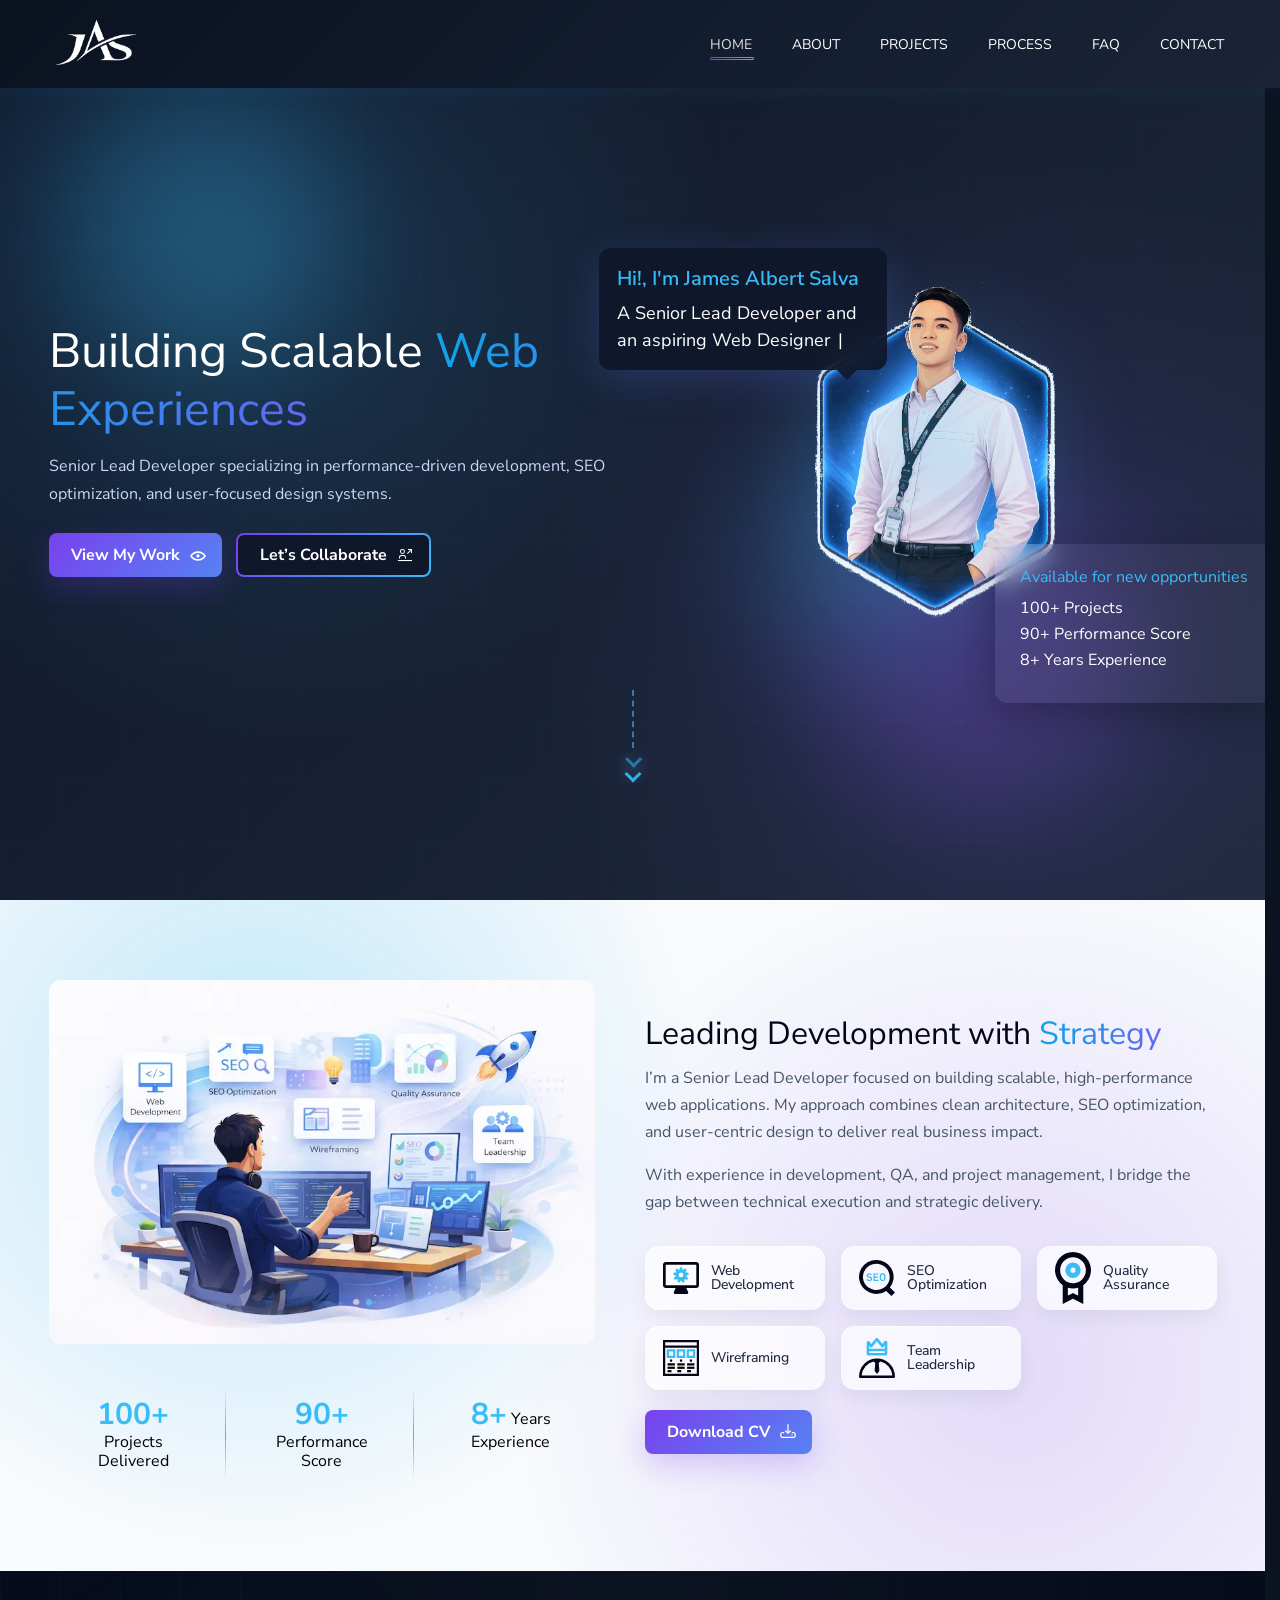
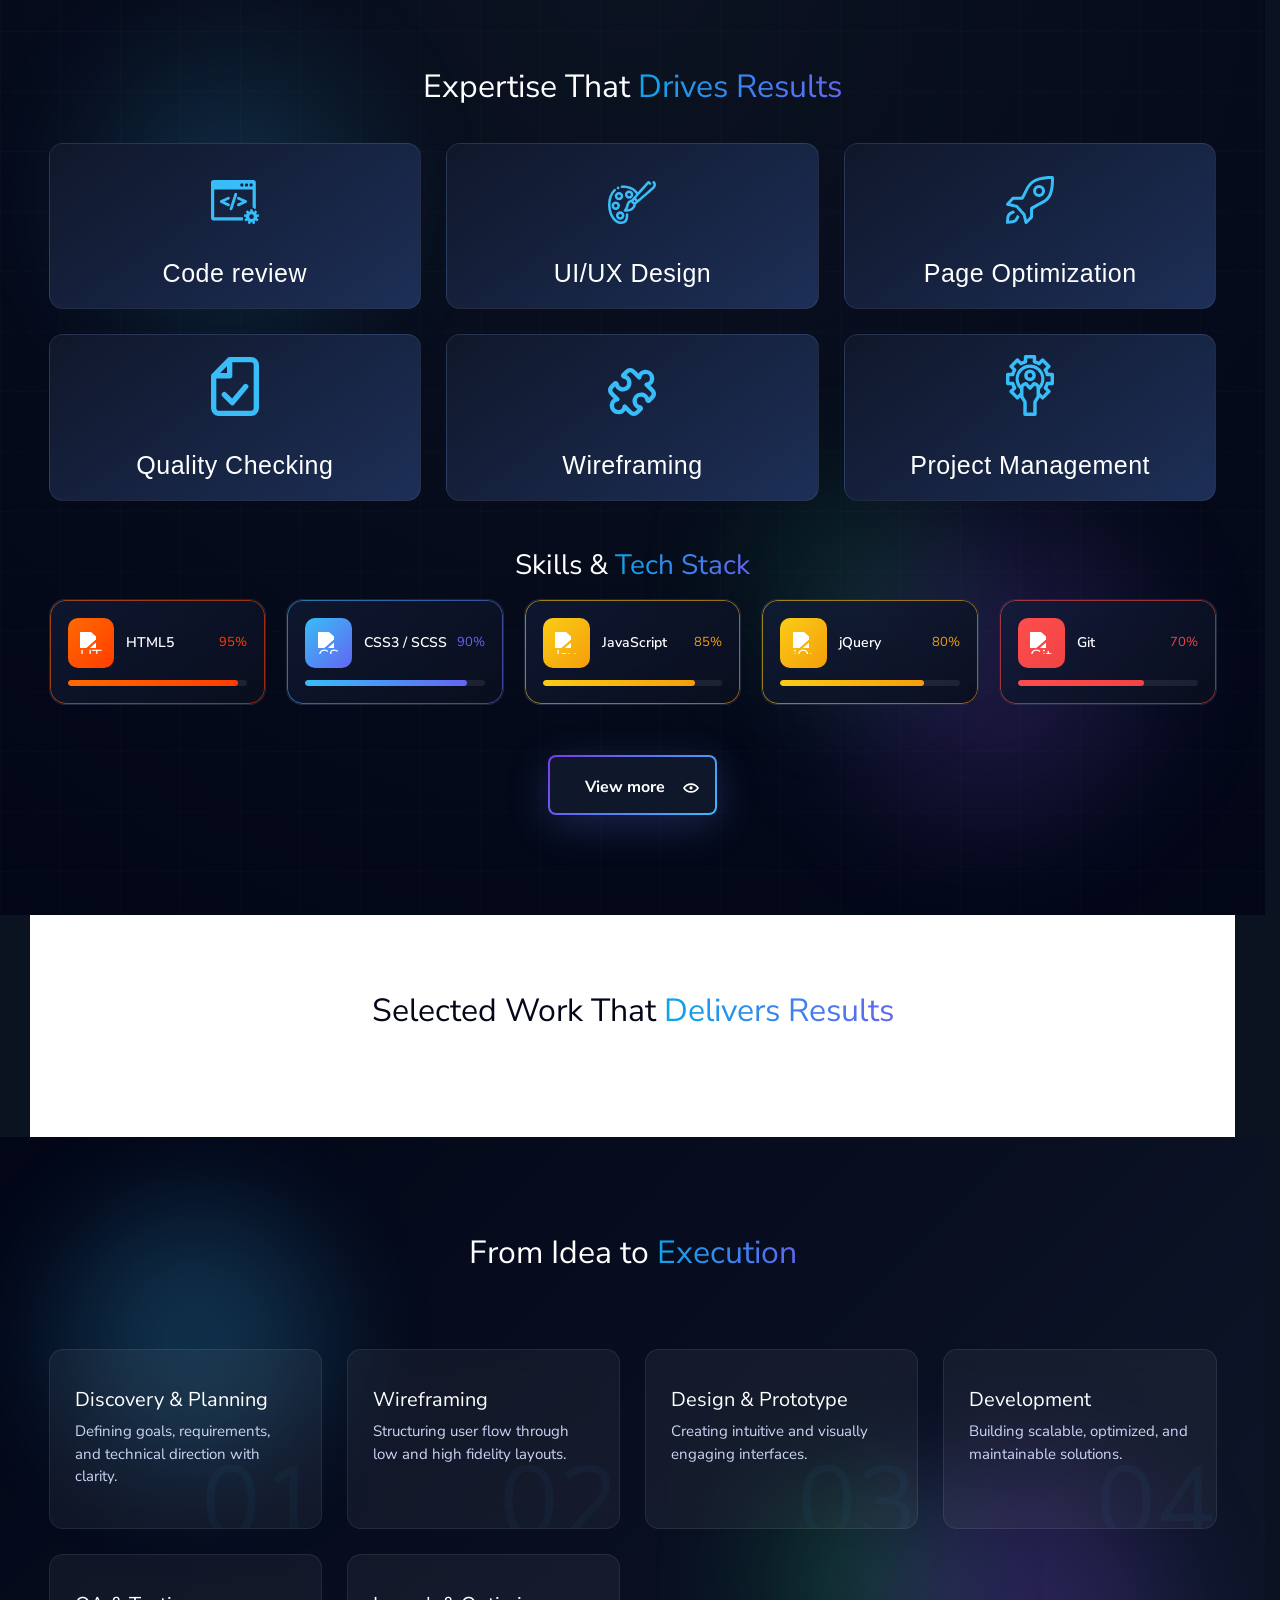
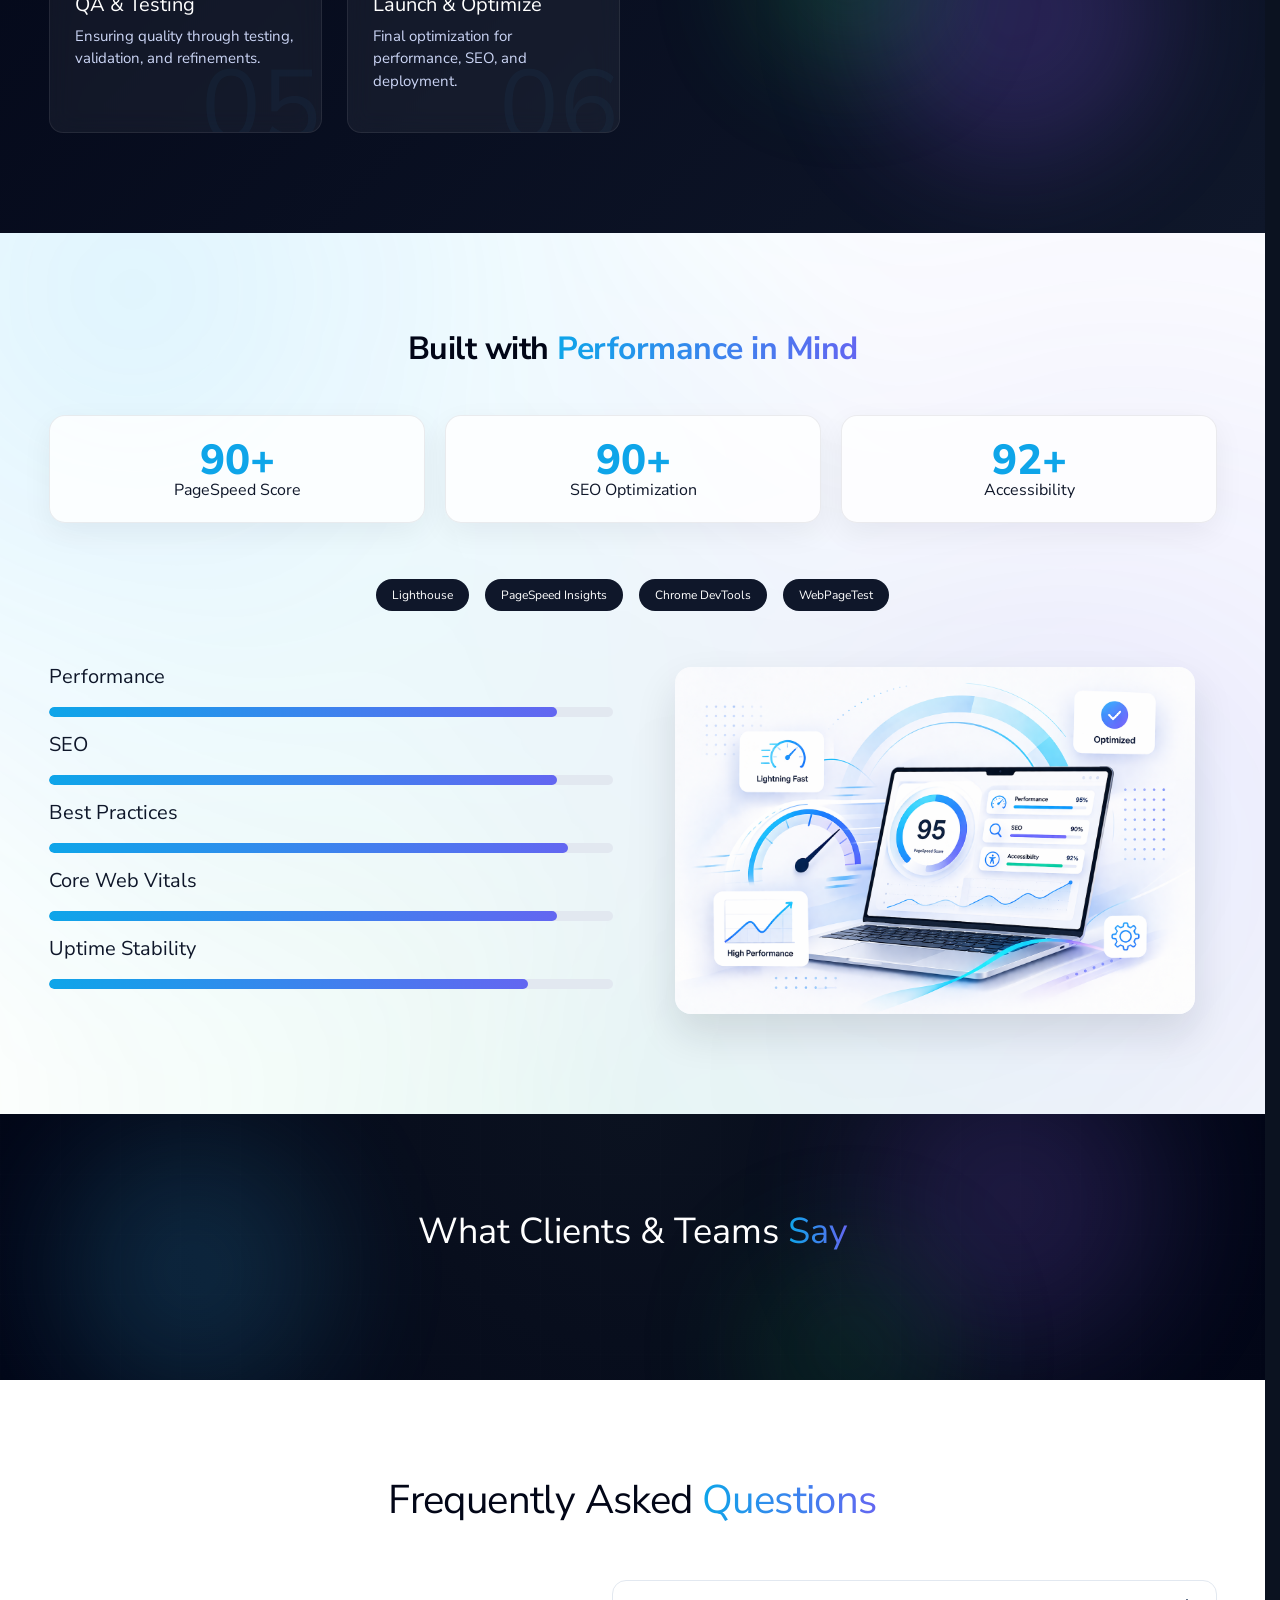
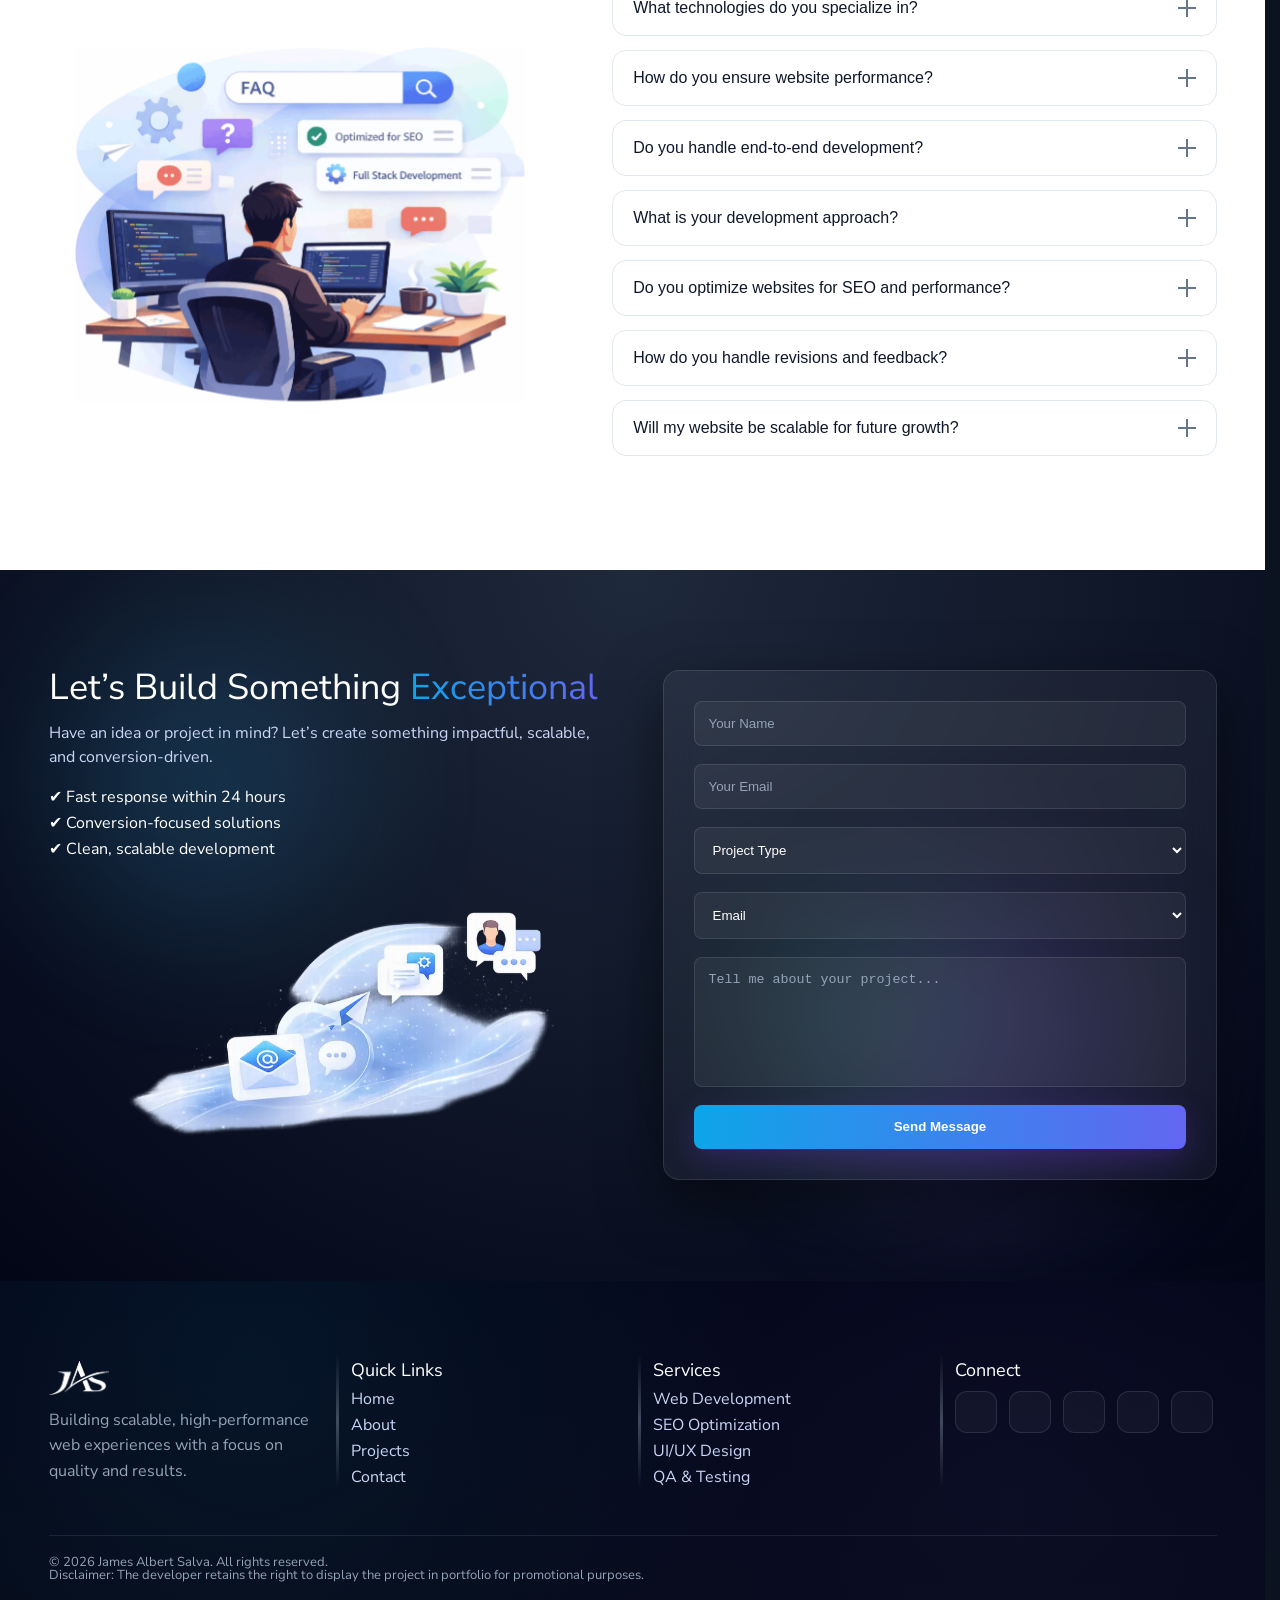
==== commit 5d8b23f5: "update_260513_02" ====
--- a/root/index.html
+++ b/root/index.html
@@ -78,6 +78,8 @@
     <noscript>
         <link rel="stylesheet" href="css/index.css">
     </noscript>
+
+    <script type="text/javascript" src="https://cdn.jsdelivr.net/npm/@emailjs/browser@4/dist/email.min.js"></script>
 
 </head>
 
@@ -618,7 +620,6 @@
         <!-- =========================
             SCRIPTS (OPTIMIZED)
         ========================== -->
-        <script type="text/javascript" src="https://cdn.jsdelivr.net/npm/@emailjs/browser@4/dist/email.min.js"></script>
         <script src="js/jquery-3.6.1.min.js" defer></script>
         <script src="js/iconify.min.js" defer></script>
         <script src="js/index.js" defer></script>
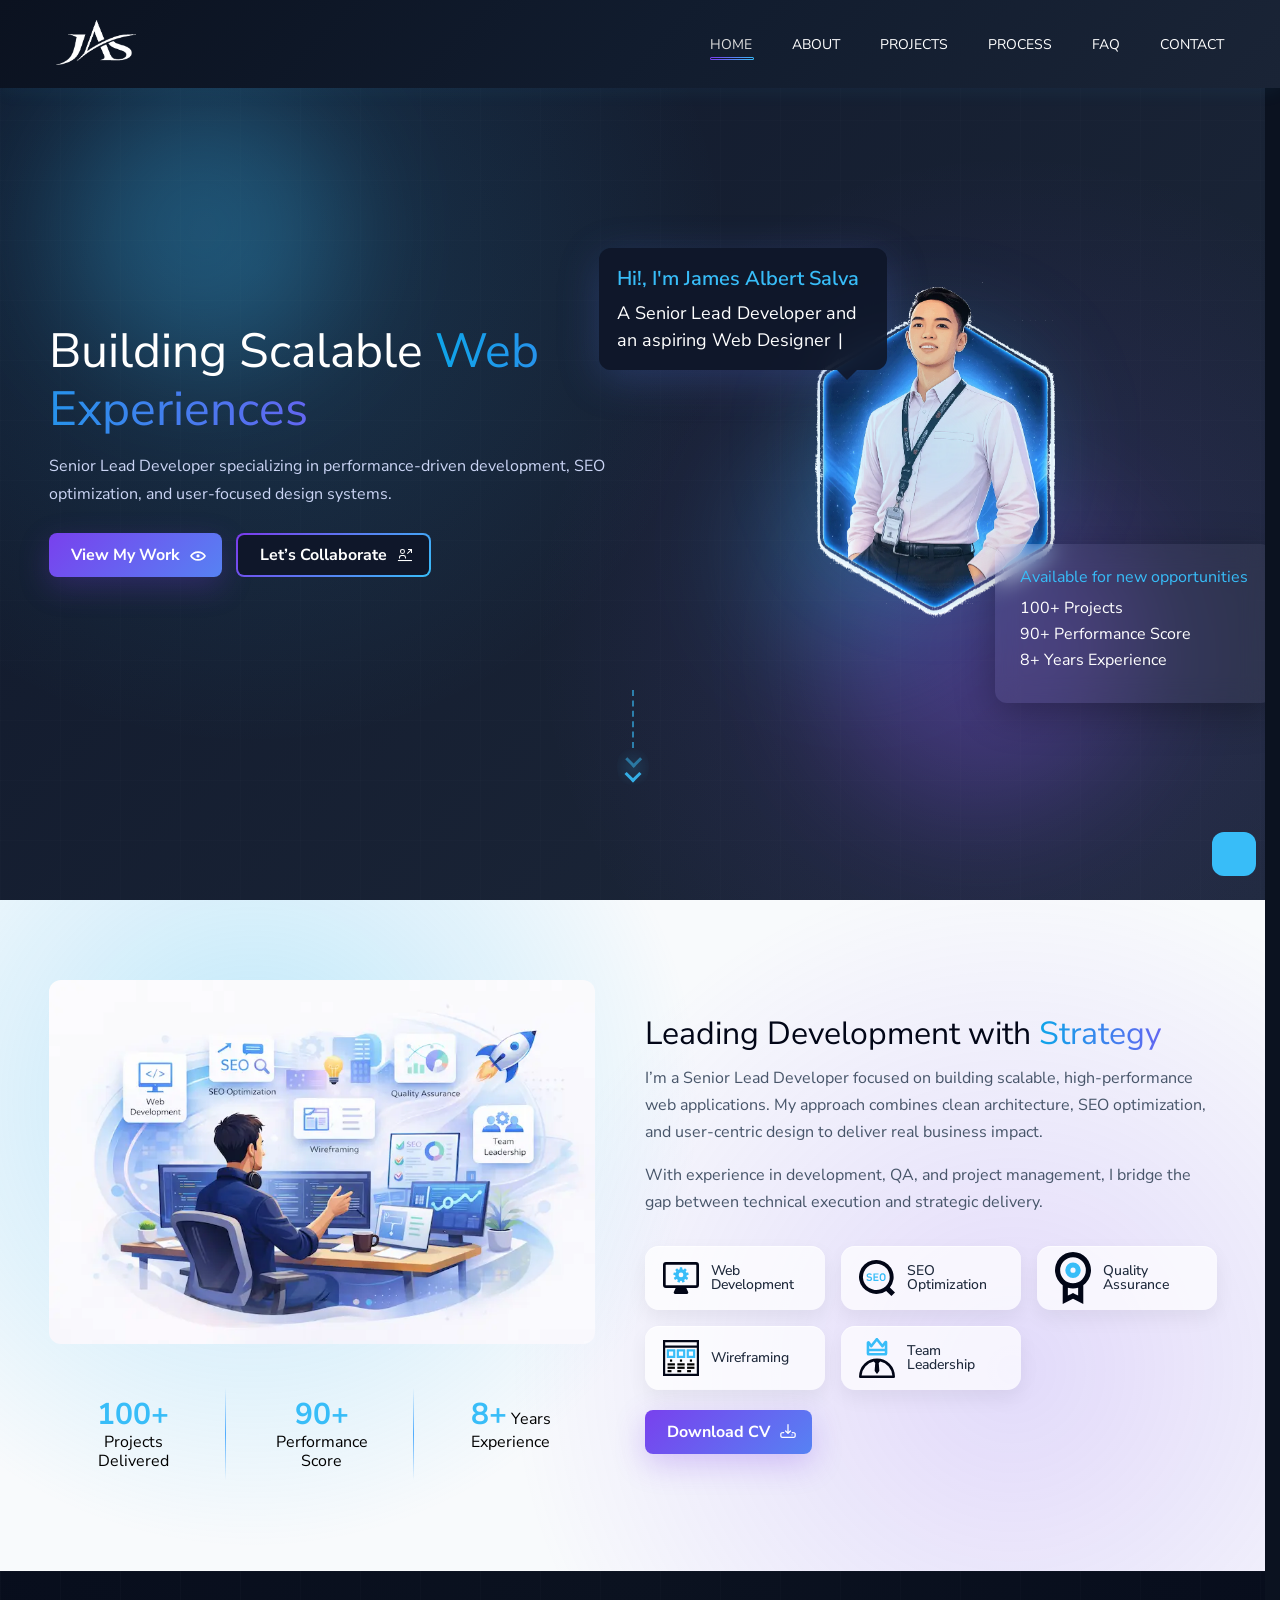
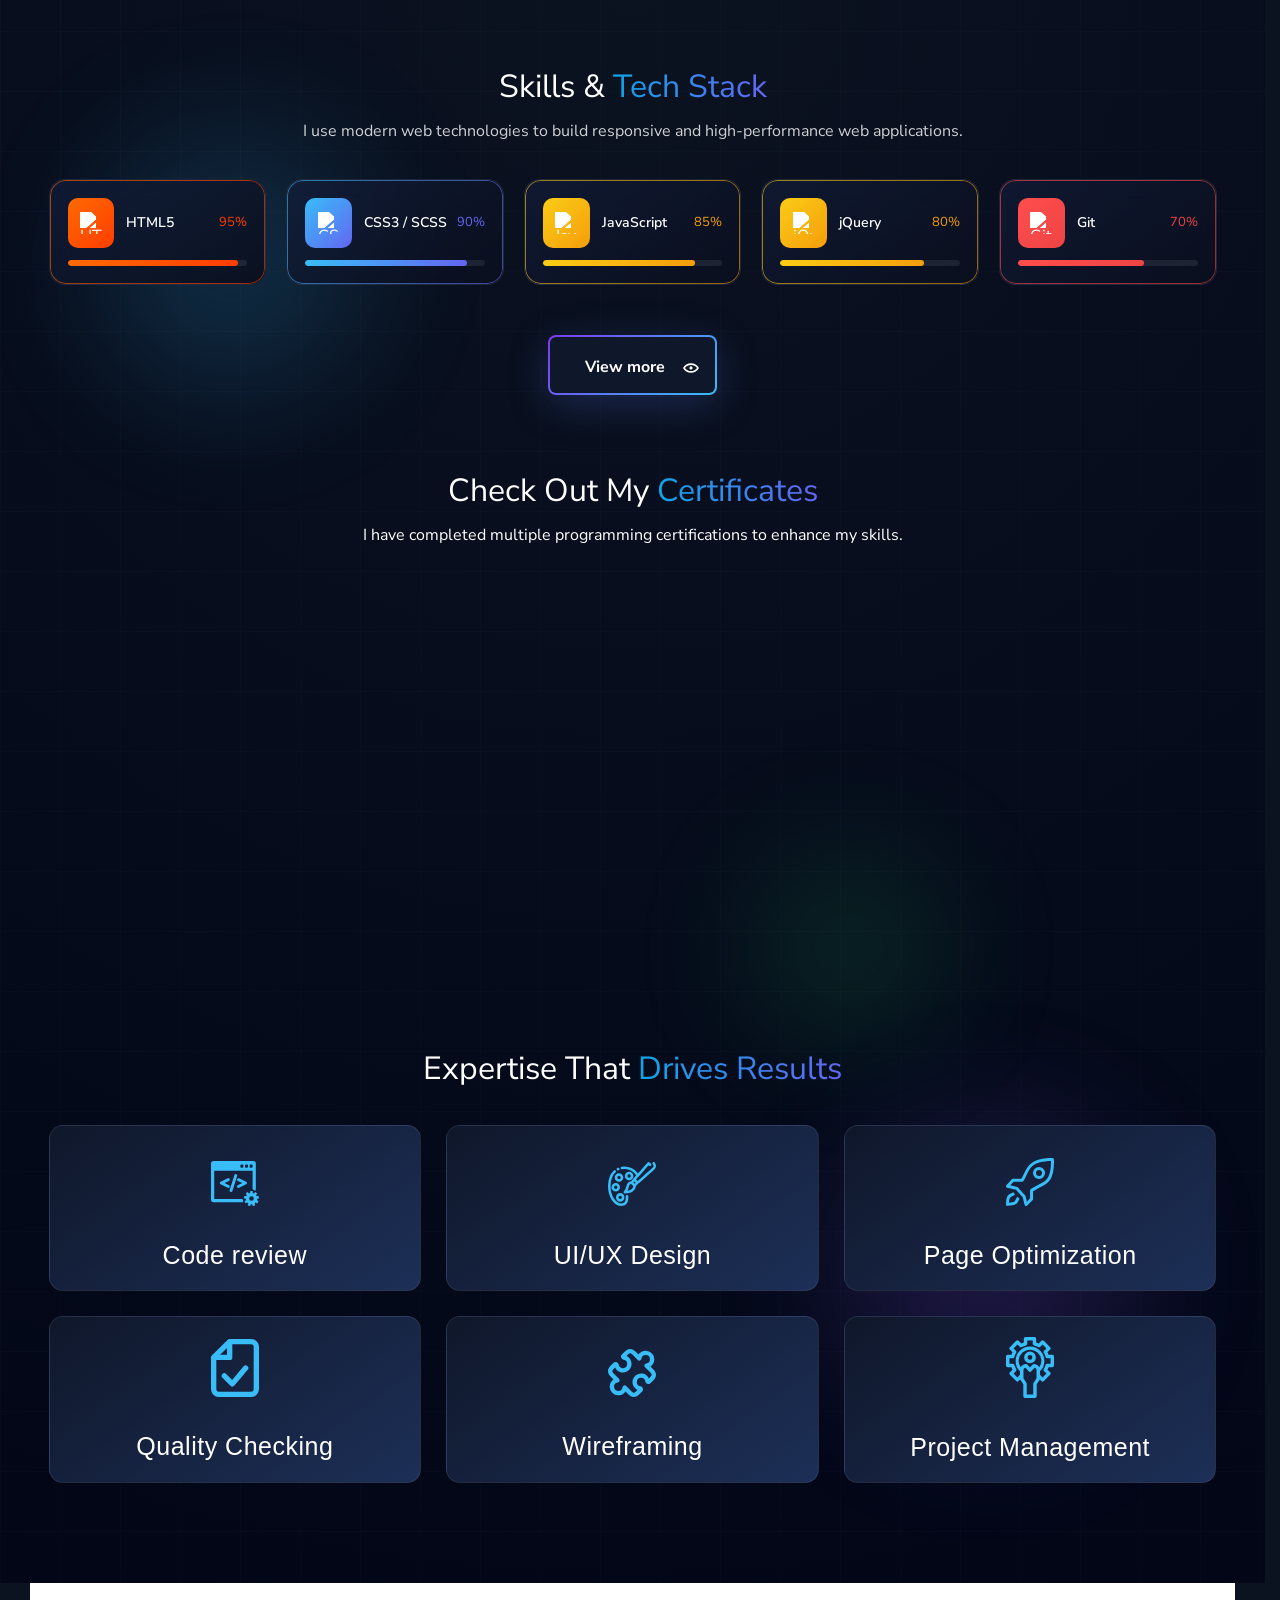
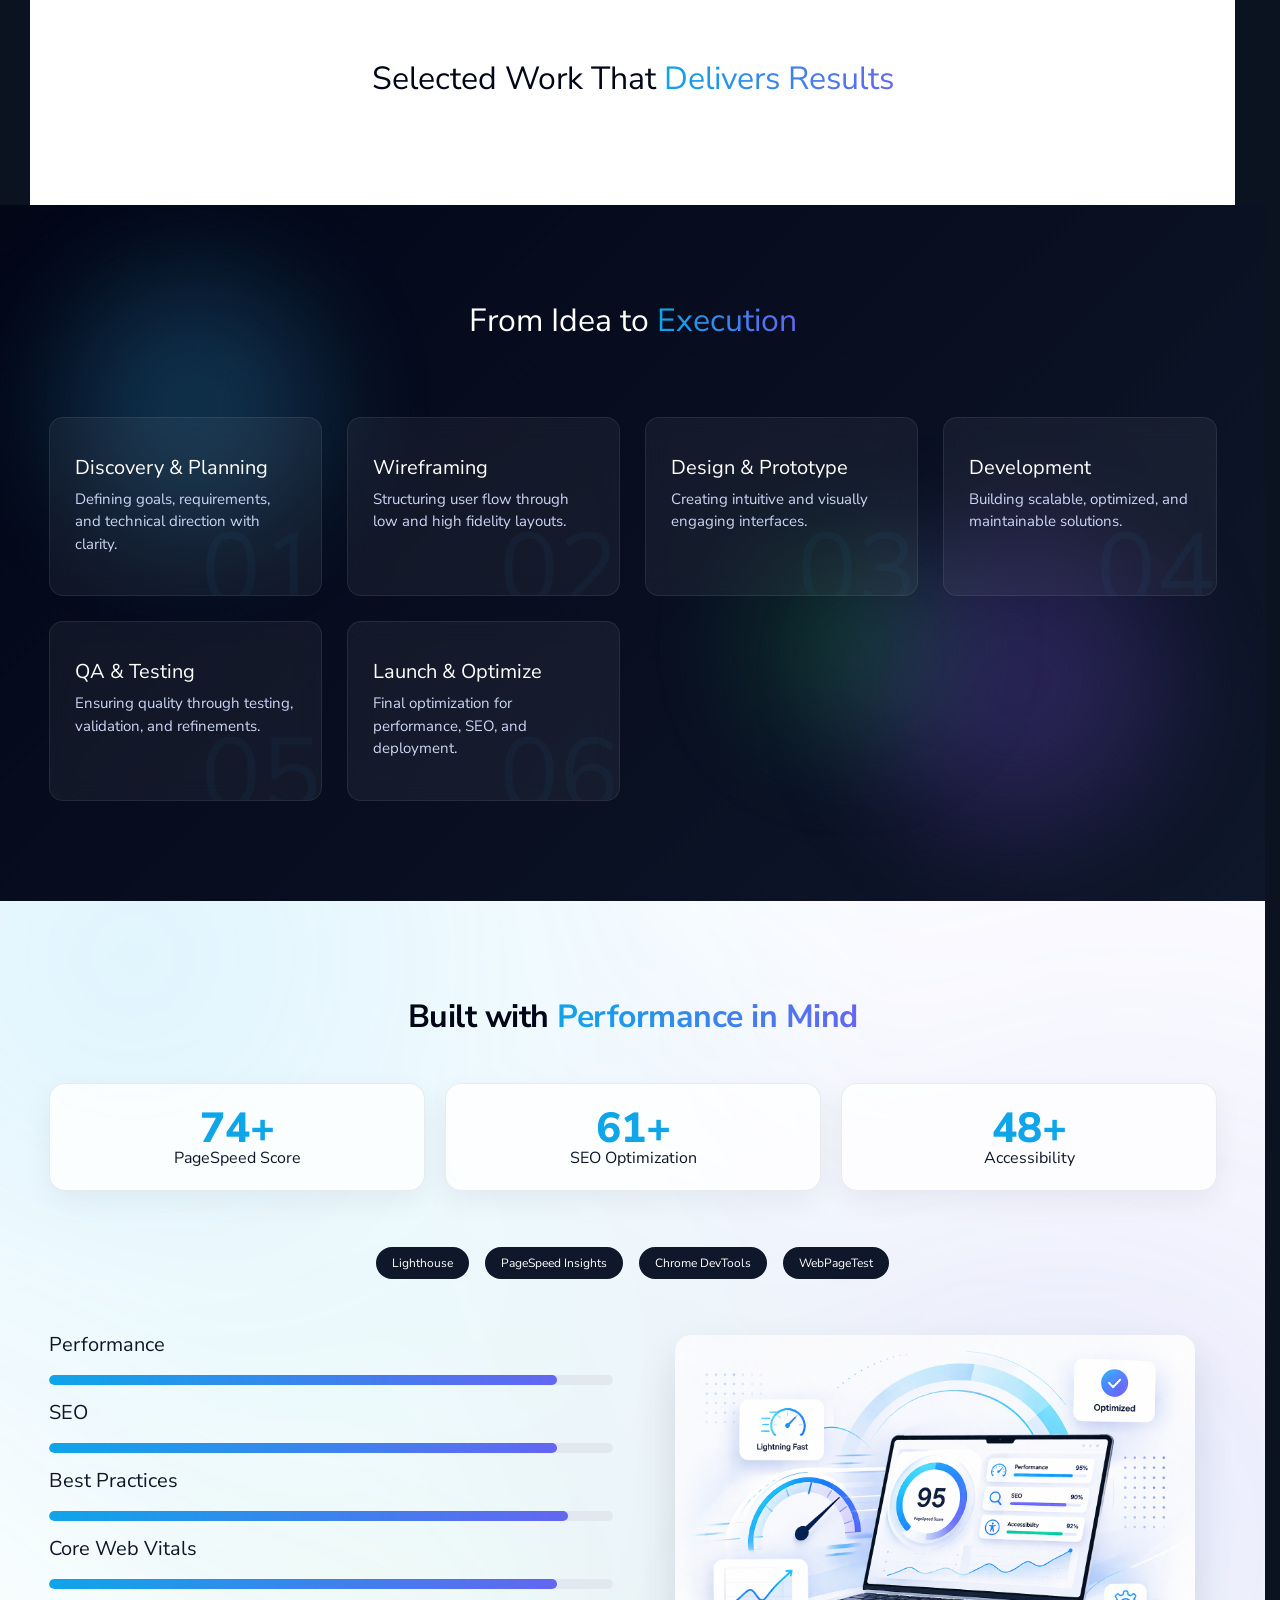
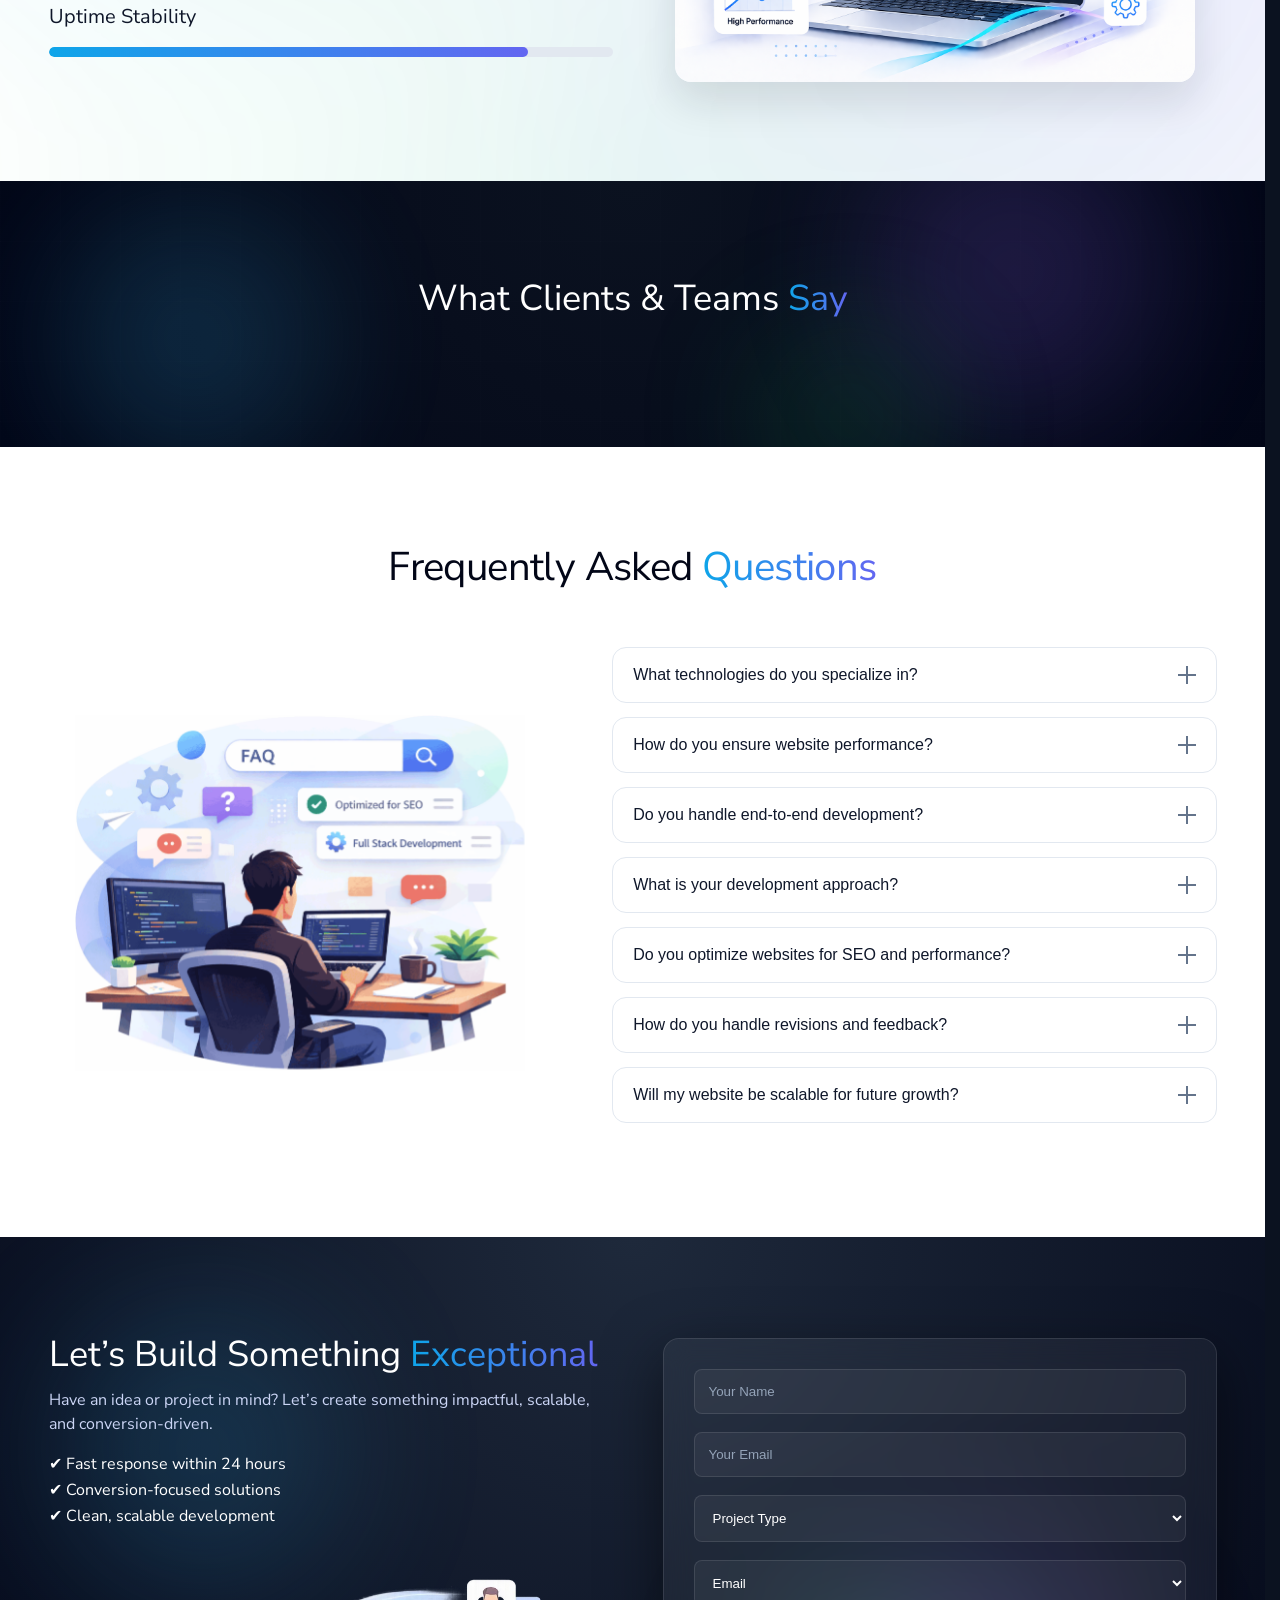
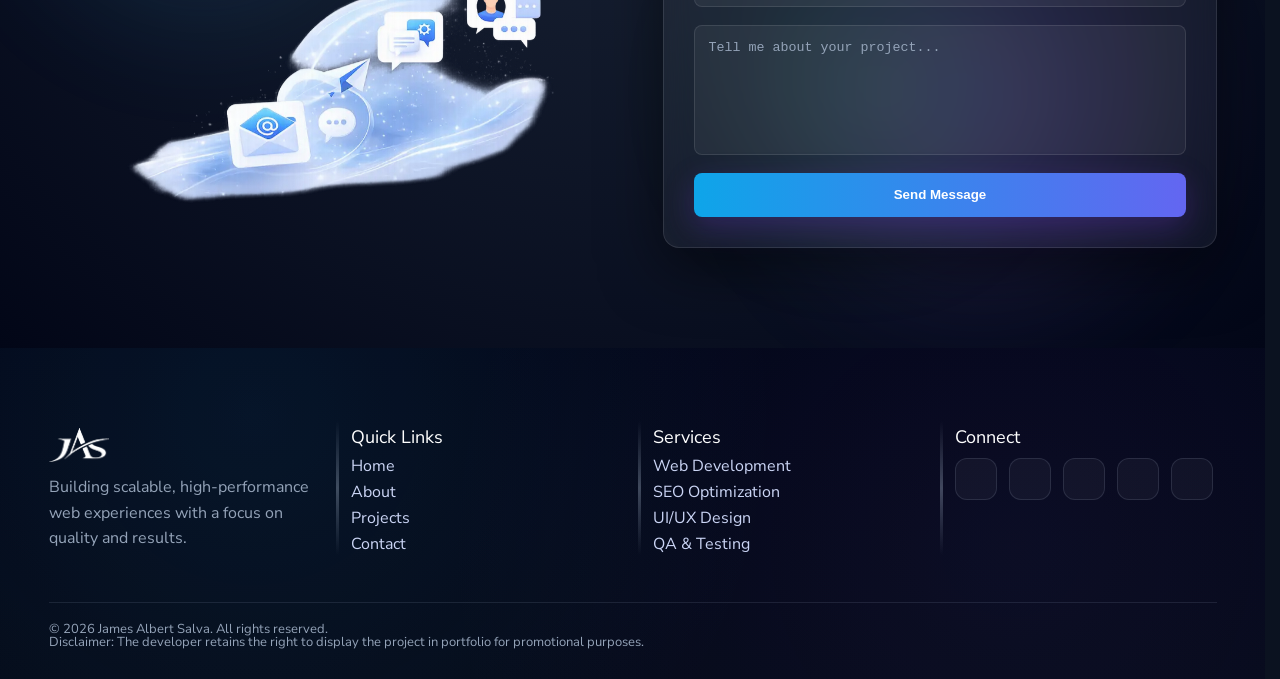
==== commit f57a83c1: "update_260513_03 emailjs, certificates" ====
--- a/root/index.html
+++ b/root/index.html
@@ -268,23 +268,127 @@
             </div>
 
             <div class="c-expertise__inner container">
-                <h2 class="c-expertise__title">
-                    Expertise That <span class="c-expertise__highlight highlight">Drives Results</span>
-                </h2>
-                <div class="c-expertise__grid" id="js-expertise-grid">
-                    <!-- Expertise cards injected via JS -->
-                </div>
-
                 <!-- SKILLS / TECH STACK -->
                 <div class="c-skills">
-                    <h3 class="c-skills__title">
+                    <h2 class="c-skills__title">
                         Skills & <span class="highlight">Tech Stack</span>
-                    </h3>
+                    </h2>
+                    <p class="c-skills__desc">
+                        I use modern web technologies to build responsive and high-performance web applications.
+                    </p>
                     <div class="c-skills__grid" id="js-tech-stack-grid">
                         <!-- tech stack cards injected via JS -->
                     </div>
                     <div class="c-expertise__btn">
                         <a href="javascript:void(0);" class="c-btn c-btn--ghost c-btn--view c--btn--my-skills is-pulsing">View more</a>
+                    </div>
+                </div>
+
+                <!-- start c-certificates -->
+                
+
+                <section class="c-certificates section-bg" id="certificates">
+
+                    <div class="c-certificates__inner container">
+
+                        <div class="c-certificates__header">
+                            <h2 class="c-certificates__title">
+                                Check Out My
+                                <span class="highlight">Certificates</span>
+                            </h2>
+
+                            <p class="c-certificates__desc">
+                                I have completed multiple programming certifications to enhance my skills.
+                            </p>
+                        </div>
+
+                        <div class="c-certificates__grid">
+
+                            <article class="c-certificates__card js-cert-card"
+                                data-image="certificates/img_html_certificate.jpg"
+                                data-title="HTML Essentials certificate">
+
+                                <div class="c-certificates__media">
+                                    <img src="certificates/img_html_certificate.jpg"
+                                        alt="HTML Essentials certificate"
+                                        loading="lazy"
+                                        width="400"
+                                        height="260">
+
+                                    <span class="c-certificates__badge">Verified</span>
+
+                                    <div class="c-certificates__overlay">
+                                        <span class="c-certificates__cta">View Certificate</span>
+                                    </div>
+                                </div>
+
+                                <div class="c-certificates__content">
+                                    <h3 class="c-certificates__name">HTML Essentials</h3>
+                                    <span class="c-certificates__org">Cisco Network Academy</span>
+                                </div>
+
+                            </article>
+                            <article class="c-certificates__card js-cert-card"
+                                data-image="certificates/img_css_certificate.jpg"
+                                data-title="CSS Essentials certificate">
+
+                                <div class="c-certificates__media">
+                                    <img src="certificates/img_css_certificate.jpg"
+                                        alt="CSS Essentials certificate"
+                                        loading="lazy"
+                                        width="400"
+                                        height="260">
+
+                                    <span class="c-certificates__badge">Verified</span>
+
+                                    <div class="c-certificates__overlay">
+                                        <span class="c-certificates__cta">View Certificate</span>
+                                    </div>
+                                </div>
+
+                                <div class="c-certificates__content">
+                                    <h3 class="c-certificates__name">CSS Essentials</h3>
+                                    <span class="c-certificates__org">Cisco Network Academy</span>
+                                </div>
+
+                            </article>
+                            <article class="c-certificates__card js-cert-card"
+                                data-image="certificates/img_ai_certificate.jpg"
+                                data-title="Apply AI Analyze Customer Reviews certificate">
+
+                                <div class="c-certificates__media">
+                                    <img src="certificates/img_ai_certificate.jpg"
+                                        alt="Apply AI Analyze Customer Reviews certificate"
+                                        loading="lazy"
+                                        width="400"
+                                        height="260">
+
+                                    <span class="c-certificates__badge">Verified</span>
+
+                                    <div class="c-certificates__overlay">
+                                        <span class="c-certificates__cta">View Certificate</span>
+                                    </div>
+                                </div>
+
+                                <div class="c-certificates__content">
+                                    <h3 class="c-certificates__name">Apply AI Analyze Customer Reviews</h3>
+                                    <span class="c-certificates__org">Cisco Network Academy</span>
+                                </div>
+
+                            </article>
+
+                        </div>
+                    </div>
+
+                </section>
+                <!-- end c-certificates -->
+
+                <div class="c-expertise__block">
+                    <h2 class="c-expertise__title">
+                        Expertise That <span class="c-expertise__highlight highlight">Drives Results</span>
+                    </h2>
+                    <div class="c-expertise__grid" id="js-expertise-grid">
+                        <!-- Expertise cards injected via JS -->
                     </div>
                 </div>
             </div>
@@ -616,6 +720,20 @@
             </button>
         </footer>
         <!-- end c-footer -->
+
+        <!-- ✅ MODAL CERTIFICATE -->
+        <div class="c-certificates__modal" id="cert-modal" aria-hidden="true">
+
+            <div class="c-certificates__modal-overlay js-modal-close"></div>
+
+            <div class="c-certificates__modal-content">
+                <button class="c-certificates__close js-modal-close">&times;</button>
+
+                <img id="cert-modal-img" alt="">
+                <p id="cert-modal-title"></p>
+            </div>
+
+        </div>
         <!-- Scripts here... -->
         <!-- =========================
             SCRIPTS (OPTIMIZED)
--- a/root/css/index.css
+++ b/root/css/index.css
@@ -1 +1 @@
-.c-about__skills,.c-about__stats{margin-top:30px}.c-about.is-visible,.c-about.is-visible .c-about__actions,.c-about.is-visible .c-about__content,.c-about.is-visible .c-about__image,.c-about.is-visible .c-about__profile,.c-about.is-visible .c-about__skills,.c-about.is-visible .c-about__stats,.c-about.is-visible .c-about__text,.c-about.is-visible .c-about__title{opacity:1;transform:translateY(0)}.c-about__inner,.js-testimonials-slider .slick-slide{box-sizing:border-box}.c-faq__item.is-open .c-faq__question::before,.c-faq__item:hover .c-faq__question::before{width:4px}.c-about{position:relative;overflow:hidden;background:#f8fafc;transition:opacity .6s,transform .6s}.c-about__skill-card,.c-about__stat{transition:.3s;backdrop-filter:blur(10px)}.c-about__inner{display:grid;position:relative;z-index:2;width:100%;grid-template-columns:1fr 1fr;gap:50px;align-items:center}.c-about__image img{width:100%;border-radius:var(--radius-md);animation:6s ease-in-out infinite aboutFloat;will-change:transform}.c-skill__icon img,.c-skill__icon svg{width:22px;height:22px}.c-about__title{margin-bottom:15px;font-size:var(--fs-32)}.c-about__highlight,.c-contact__highlight,.c-expertise__highlight,.c-faq__highlight,.c-performance__highlight,.c-process__highlight,.c-projects__highlight,.c-testimonials__highlight{color:var(--primary)}.c-about__text{margin-bottom:15px;color:#475569;line-height:1.7}.c-about__stats{display:grid;gap:20px}.c-about__stat{position:relative;padding:20px;border-radius:var(--radius-md);text-align:center;line-height:1.2}.c-about__stat strong{color:var(--primary);font-size:var(--fs-30);font-weight:700}.c-about__number{display:block;color:var(--bg-dark);font-size:var(--fs-32);font-weight:700}.c-about__label{color:#475569;font-size:var(--fs-13)}.c-about__stat:not(:first-child)::before{position:absolute;z-index:10;background:linear-gradient(to bottom,transparent,#4facfe,transparent);content:""}.c-about__skills-grid{display:grid;grid-template-columns:repeat(3,minmax(180px,1fr));gap:16px}.c-about__skill-card{display:flex;padding:14px 18px;border-radius:14px;background:rgba(255,255,255,.7);color:#1e293b;font-size:var(--fs-14);font-weight:500;cursor:default;align-items:center;gap:12px;box-shadow:0 8px 20px rgba(0,0,0,.06),inset 0 1px 0 rgba(255,255,255,.6)}.c-about__skill-card:hover{transform:translateY(-3px);box-shadow:0 10px 40px rgb(80 106 208 / 28%)}.c-about__icon{display:flex;width:36px;height:36px;border-radius:10px;color:#fff;font-size:var(--fs-16);align-items:center;justify-content:center;flex-shrink:0}.c-about__actions{margin-top:20px}.c-about__bg{position:absolute;z-index:0;background:radial-gradient(circle at 20% 30%,rgba(56,189,248,.3),transparent 40%),radial-gradient(circle at 80% 70%,rgba(139,92,246,.2),transparent 45%);inset:0;animation:12s ease-in-out infinite aboutGlow;pointer-events:none}.c-about__actions,.c-about__content,.c-about__image,.c-about__profile,.c-about__skills,.c-about__stats,.c-about__text,.c-about__title{opacity:0;transform:translateY(30px);transition:.7s;will-change:transform,opacity}.c-about.is-visible .c-about__content{transition-delay:.2s}.c-about.is-visible .c-about__image{transition-delay:.3s}.c-about.is-visible .c-about__stats{transition-delay:.4s}.c-about.is-visible .c-about__title{transition-delay:.5s}.c-about.is-visible .c-about__text{transition-delay:.6s}.c-about.is-visible .c-about__skills{transition-delay:.7s}.c-about.is-visible .c-about__actions{transition-delay:.8s}@media only screen and (max-width:767px){.c-about{padding:40px 0}.c-about__inner{text-align:center;grid-template-columns:1fr;gap:40px}.c-about__stats{grid-template-columns:1fr;gap:10px}.c-about__stat:not(:first-child)::before{top:-7%;left:50%;width:15%;height:2%;transform:translateX(-50%)}.c-about__image img{animation:none}.c-about__bg{opacity:.5}}@media only screen and (min-width:768px) and (max-width:1023px){.c-about__inner{text-align:center;grid-template-columns:1fr}.c-about__stats{grid-template-columns:repeat(3,1fr)}}@media print,screen and (min-width:1024px){.c-about__stats{grid-template-columns:repeat(3,1fr)}}.c-faq__image img,.c-performance__banner img{animation:6s ease-in-out infinite aboutFloat}@keyframes aboutGlow{0%,100%{opacity:.6;transform:scale(1)}50%{opacity:1;transform:scale(1.1)}}.c-expertise,.c-testimonials{position:relative;overflow:hidden;background:radial-gradient(circle at top,var(--bg-darker),#020617);color:var(--white)}.c-contact__bg,.c-expertise__bg,.c-process__bg,.c-testimonials__bg{position:absolute;z-index:0;inset:0;pointer-events:none}.c-expertise__bg .u-bg-grid{position:absolute;background-image:linear-gradient(rgba(255,255,255,.1) 1px,transparent 1px),linear-gradient(90deg,rgba(255,255,255,.1) 1px,transparent 1px);opacity:.18;inset:0;background-size:60px 60px;animation:6s linear infinite gridMove;will-change:transform}.c-expertise__shape{position:absolute;border-radius:50%;opacity:.18;filter:blur(70px);animation:20s ease-in-out infinite floatBlob;will-change:transform}.c-expertise__shape--1{top:10%;left:8%;width:260px;height:260px;background:var(--primary)}.c-expertise__shape--2{right:10%;bottom:10%;width:300px;height:300px;background:#8b5cf6;animation-duration:24s}.c-expertise__shape--3{top:55%;left:60%;width:180px;height:180px;background:#22c55e;animation-duration:28s}.c-contact__inner,.c-expertise__inner,.c-faq__inner,.c-process__inner{position:relative;z-index:2}.c-expertise__title{margin-bottom:40px;color:var(--white);font-size:var(--fs-32);text-align:center}.c-expertise__grid{display:grid;grid-template-columns:repeat(3,1fr);gap:25px}@media (max-width:992px){.c-expertise__grid{grid-template-columns:repeat(2,1fr)}}@media (max-width:600px){.c-about__skills-grid,.c-expertise__grid{grid-template-columns:1fr}}.c-expertise__card{position:relative;overflow:hidden;padding:20px;border:1px solid rgba(255,255,255,.08);border-radius:14px;background:linear-gradient(145deg,var(--bg-dark),#1d2f57);text-align:center;cursor:pointer;opacity:0;transform:translateY(40px);transition:.35s;transition-delay:var(--delay, 0ms)}.c-expertise__card::before{position:absolute;background:radial-gradient(circle at center,rgba(56,189,248,.25),transparent);content:"";opacity:0;inset:0;transition:.4s}.c-expertise__card:hover::before{opacity:1}.c-expertise__card:hover{transform:translateY(-12px) scale(1.03);box-shadow:0 20px 40px rgba(0,0,0,.4)}.c-expertise__card.is-visible{opacity:1;transform:translateY(0);transition:.6s}.c-expertise__icon{margin-bottom:20px;font-size:var(--fs-65);transition:transform .3s}.c-expertise__card-title{display:block;color:var(--white);letter-spacing:.5px}.c-expertise__card:hover .c-expertise__icon{transform:scale(1.2) rotate(5deg)}.c-expertise__btn{display:flex;margin:50px 0 0}.c-expertise-modal{display:flex;position:fixed;z-index:9999;background:rgba(0,0,0,.75);opacity:0;inset:0;align-items:center;justify-content:center;visibility:hidden;transform:scale(1.02);backdrop-filter:blur(10px);transition:.25s}.c-process,.c-projects__slider,.c-skill{position:relative}.c-expertise-modal.is-active{opacity:1;visibility:visible;transform:scale(1)}.c-expertise-modal__content{width:min(90vw,520px);min-height:320px;padding:40px 30px;border:1px solid rgba(255,255,255,.08);border-radius:18px;background:#fff;text-align:center;box-shadow:0 30px 80px rgba(0,0,0,.6)}.c-expertise-modal__icon{margin-bottom:12px;font-size:var(--fs-46);animation:.3s popIn}.c-expertise-modal__title{margin-bottom:20px;font-size:var(--fs-24)}.c-expertise-modal__text{font-size:var(--fs-16);text-align:justify;line-height:1.6;opacity:.85}.c-expertise-modal__btn{margin-top:20px;padding:10px 18px;border:none;border-radius:8px;background:var(--primary);font-weight:600;cursor:pointer;transition:transform .2s}.c-expertise-modal__btn:hover{transform:translateY(-2px)}@keyframes popIn{from{opacity:0;transform:scale(.6)}to{opacity:1;transform:scale(1)}}@media print,screen and (min-width:768px){.c-about{padding:80px 20px}.c-about__stat:not(:first-child)::before{top:10%;left:-13px;width:1px;height:80%}.c-expertise{padding:100px 20px}.c-expertise__card{padding:20px}.c-expertise__card-title{font-size:var(--fs-25)}}.c-skills{margin:50px 0 0}.c-skills__grid{display:-ms-grid;display:grid;grid-template-columns:repeat(auto-fit,minmax(179px,1fr));gap:20px}.c-skill{overflow:hidden;padding:18px;border:1px solid rgba(255,255,255,.08);border-radius:16px;background:-o-linear-gradient(305deg,rgba(20,30,60,.65),rgba(10,15,30,.95));background:linear-gradient(145deg,rgba(20,30,60,.65),rgba(10,15,30,.95));-webkit-backdrop-filter:blur(12px);backdrop-filter:blur(12px);-webkit-transition:.35s;-o-transition:.35s;transition:.35s}.c-skill::after{position:absolute;padding:1px;border-radius:inherit;background:-o-linear-gradient(330deg,var(--c1),var(--c2));background:linear-gradient(120deg,var(--c1),var(--c2));content:"";opacity:.6;inset:0;-webkit-mask:-webkit-gradient(linear,left top,left bottom,color-stop(0,#000)) content-box,-webkit-gradient(linear,left top,left bottom,color-stop(0,#000));-webkit-mask:linear-gradient(#000 0 0) content-box,linear-gradient(#000 0 0);-webkit-mask-composite:xor;mask-composite:exclude}.c-skill:hover{-webkit-transform:translateY(-6px);-ms-transform:translateY(-6px);transform:translateY(-6px);-webkit-box-shadow:0 15px 40px rgba(0,0,0,.45);box-shadow:0 15px 40px rgba(0,0,0,.45)}.c-skills__title{margin-bottom:20px;font-size:28px;text-align:center}.c-skill__header{display:-webkit-box;display:-ms-flexbox;display:flex;margin-bottom:12px;-webkit-box-align:center;-ms-flex-align:center;align-items:center;gap:12px}.c-skill__icon{display:-ms-grid;display:grid;width:65px;height:50px;padding:5px;border-radius:10px;background:-o-linear-gradient(315deg,var(--c1),var(--c2));background:linear-gradient(135deg,var(--c1),var(--c2));place-items:center}.c-skill__info{display:-webkit-box;display:-ms-flexbox;display:flex;width:100%;-webkit-box-pack:justify;-ms-flex-pack:justify;justify-content:space-between}.c-skill__name{font-size:14px;font-weight:600}.c-skill__percent{color:var(--c2);font-size:13px}.c-skill__bar{height:6px;overflow:hidden;border-radius:999px;background:rgba(255,255,255,.08)}.c-projects__card,.c-projects__item{height:100%;display:flex}.c-skill__progress{display:block;width:0;height:100%;border-radius:inherit;background:-o-linear-gradient(left,var(--c1),var(--c2));background:-webkit-gradient(linear,left top,right top,from(var(--c1)),to(var(--c2)));background:linear-gradient(90deg,var(--c1),var(--c2));-webkit-transition:width 1.2s cubic-bezier(.22,.61,.36,1);-o-transition:width 1.2s cubic-bezier(.22,.61,.36,1);transition:width 1.2s cubic-bezier(.22,.61,.36,1)}.c-skill--html{--c1:#ff6a00;--c2:#ff3d00}.c-skill--css{--c1:#38bdf8;--c2:#6366f1}.c-skill--js{--c1:#facc15;--c2:#f59e0b}.c-skill--jquery{--c1:#38bdf8;--c2:#0ea5e9}.c-skill--git{--c1:#ff4d4d;--c2:#ef4444}.c-skill--php{--c1:#a78bfa;--c2:#6366f1}.c-skill--csharp{--c1:#8b5cf6;--c2:#7c3aed}.c-skill--asp{--c1:#9333ea;--c2:#7e22ce}.c-skill--office{--c1:#f97316;--c2:#ea580c}.c-skill--ps{--c1:#38bdf8;--c2:#0ea5e9}.c-skill--xd{--c1:#ec4899;--c2:#db2777}.c-skill--figma{--c1:#2dd4bf;--c2:#14b8a6}.c-skill--framer{--c1:#3b82f6;--c2:#2563eb}.c-skill--webflow{--c1:#2563eb;--c2:#1d4ed8}.c-skill--adalo{--c1:#facc15;--c2:#eab308}.c-skill--rwd{--c1:#22c55e;--c2:#10b981}.c-skill--bootstrap{--c1:#8b5cf6;--c2:#7c3aed}.c-skill--netlify{--c1:#2dd4bf;--c2:#14b8a6}.c-skill--chatgpt{--c1:#22c55e;--c2:#4ade80}.c-skill--clickup{--c1:#a855f7;--c2:#ec4899}.c-skill--adalo .c-skill__icon img{-webkit-filter:brightness(1) invert(0);filter:brightness(1) invert(0)}.c-skill__icon img{-webkit-filter:brightness(0) invert(1);filter:brightness(0) invert(1)}.c-projects{background:#fff;color:var(--white)}.c-projects__title{font-size:var(--fs-32);text-align:center}.c-projects__slider .slick-slide{display:flex!important;height:auto}.c-projects__slider .slick-track{display:flex!important;align-items:stretch}.c-projects__slider .slick-list{margin:0 -15px}.slick-next:focus,.slick-next:hover,.slick-prev:focus,.slick-prev:hover{background:var(--primary);outline:0}.c-projects__slider .slick-dots li button:before{color:#020617;font-size:var(--fs-15)}.c-projects__slider .slick-dots li.slick-active button:before{color:#020617}.c-projects__card{width:100%;overflow:hidden;border:1px solid var(--bg-dark);border-radius:18px;background:linear-gradient(145deg,var(--bg-dark),#192848);flex-direction:column;box-shadow:0 4px 10px rgba(0,0,0,.25);transition:transform .4s,box-shadow .4s}.c-projects__card:hover{transform:translateY(-6px);box-shadow:0 12px 20px rgba(0,0,0,.4)}.c-projects__image{width:100%;aspect-ratio:16/9;object-fit:cover;transform:scale(1.02);transition:transform .6s;aspect-ratio:16/9;object-fit:cover}.c-projects__card:hover .c-projects__image{transform:scale(1.08)}.c-projects__content{display:flex;padding:24px;flex-direction:column;flex-grow:1}.c-projects__name{margin-bottom:10px;font-size:var(--fs-22)}.c-projects__desc{display:-webkit-box;overflow:hidden;margin-bottom:14px;color:rgba(203,213,225,.85);font-size:var(--fs-14);line-height:1.6;-webkit-line-clamp:3;-webkit-box-orient:vertical}.c-projects__actions{margin-top:auto}.c-projects__tags span{display:inline-block;margin:4px 6px 0 0;padding:6px 12px;border-radius:999px;background:rgba(51,65,85,.7);font-size:var(--fs-12)}.c-projects__metrics{margin:10px 10px 20px 0}.c-projects__metrics span{display:inline-block;margin:10px 10px 0 0;color:rgba(226,232,240,.85);font-size:var(--fs-13)}.slick-list{padding:20px 0!important}@media only screen and (max-width:767px){.c-expertise{padding:50px 0}.c-expertise__card{padding:12px}.c-expertise__card-title{font-size:var(--fs-18)}.c-expertise__btn{padding:0 10px}.c-projects{padding:40px 0}.c-projects__title{margin-bottom:15px}.c-projects__slider .slick-slide{padding:0 30px}.slick-next:before,.slick-prev:before{font-size:var(--fs-20)}.c-projects__actions a:nth-child(2){margin-top:20px}}@media print,screen and (min-width:768px){.c-projects{padding:80px 20px}.c-projects__title{margin-bottom:30px}.c-projects__slider .slick-slide{padding:0 15px}.slick-next:before,.slick-prev:before{font-size:var(--fs-40)}.c-process{padding:100px 20px}.c-process__title{margin-bottom:60px}}@media only screen and (min-width:768px) and (max-width:1200px){.c-projects{margin:0 50px!important;padding:80px 60px}.c-projects__actions{display:flex;flex-direction:column;flex-wrap:wrap}.c-projects__actions a:nth-child(2){margin-top:20px;margin-left:0}}@media only screen and (min-width:1201px) and (max-width:1400px){.c-projects{margin:0 30px!important}}.c-process{overflow:hidden;background:linear-gradient(135deg,#020617,var(--bg-dark));color:var(--white)}.c-process__grid{position:absolute;background-image:linear-gradient(rgba(255,255,255,.04) 1px,transparent 1px),linear-gradient(90deg,rgba(255,255,255,.04) 1px,transparent 1px);opacity:.25;inset:0;background-size:60px 60px;animation:5s linear infinite gridMove;will-change:transform}.c-process__shape{position:absolute;border-radius:50%;opacity:.22;filter:blur(60px);animation:16s ease-in-out infinite floatBlob;will-change:transform}.c-process__shape--1{top:10%;left:5%;width:260px;height:260px;background:var(--primary)}.c-process__shape--2{right:8%;bottom:10%;width:300px;height:300px;background:#8b5cf6;animation-duration:20s}.c-process__shape--3{top:50%;left:60%;width:180px;height:180px;background:#22c55e;animation-duration:22s}.c-process__title{position:relative;z-index:2;margin-bottom:60px;font-size:32px;text-align:center;color:var(--white)}.c-performance__bar p,.c-process__card-title{font-size:var(--fs-20)}.c-process__grid-content{display:grid;position:relative;z-index:2;padding-top:20px;grid-template-columns:repeat(auto-fit,minmax(260px,1fr));gap:25px}.c-process__card{position:relative;overflow:hidden;padding:40px 25px;border:1px solid rgba(255,255,255,.08);border-radius:14px;background:rgba(255,255,255,.05);opacity:0;backdrop-filter:var(--blur-md);transform:translateY(40px);transition:.35s}.c-performance__bar,.c-performance__metric{transform:translateY(20px);will-change:opacity,transform}.c-process__card::before{position:absolute;background:linear-gradient(120deg,transparent,rgba(56,189,248,.18));content:"";opacity:0;inset:0;transition:.35s}.c-process__card:hover::before{opacity:1}.c-process__card>*{position:relative;z-index:1}.c-process__card:hover{transform:translateY(-10px) scale(1.02);box-shadow:0 15px 40px rgba(0,0,0,.3)}.c-process__card-title{margin-bottom:10px}.c-process__text{color:#cbd5f5;font-size:var(--fs-15);line-height:1.5}.c-process__step{position:absolute;right:0;bottom:-25px;color:rgba(56,189,248,.18);font-size:100px;opacity:.25;pointer-events:none}.c-process__card.is-visible{opacity:1;transform:translateY(0);transition:.6s}@keyframes gridMove{from{transform:translateY(0)}to{transform:translateY(60px)}}@keyframes floatBlob{0%,100%{transform:translateY(0)}50%{transform:translateY(-18px)}}.c-faq,.c-performance{position:relative;overflow:hidden;background:#fff;color:var(--bg-dark)}.c-performance__bg{position:absolute;z-index:0;background:radial-gradient(circle at 20% 20%,rgba(56,189,248,.18),transparent 45%),radial-gradient(circle at 80% 60%,rgba(99,102,241,.14),transparent 50%),radial-gradient(circle at 50% 90%,rgba(16,185,129,.1),transparent 55%);opacity:.9;filter:blur(60px);inset:-200px;pointer-events:none;animation:14s ease-in-out infinite alternate floatGlowLight}@keyframes floatGlowLight{0%{transform:translate3d(0,0,0) scale(1)}100%{transform:translate3d(0,-25px,0) scale(1.05)}}.c-performance__inner{position:relative;z-index:1;text-align:center}.c-performance__title{margin-bottom:50px;font-size:var(--fs-32);font-weight:700;letter-spacing:-.5px}.c-performance__metrics{display:grid;margin-bottom:50px;grid-template-columns:repeat(3,1fr);gap:20px}.c-performance__metric{border:1px solid rgba(15,23,42,.08);border-radius:16px;background:rgba(255,255,255,.8);opacity:0;box-shadow:0 10px 30px rgba(15,23,42,.06);transition:opacity .6s,transform .6s,box-shadow .3s;transition-delay:var(--delay, 0ms)}.c-performance__metric:hover{transform:translateY(-6px);box-shadow:0 20px 40px rgba(15,23,42,.12)}.c-performance__metric.is-visible{opacity:1;transform:translateY(0)}.c-performance__number{display:block;color:#0ea5e9;font-size:42px;font-weight:800}.c-performance__tool{display:inline-block;margin:6px;padding:10px 16px;border-radius:999px;background:var(--bg-dark);color:var(--white);font-size:var(--fs-12);transition:transform .3s,background .3s}.c-performance__tool:hover{background:#22a2f7;transform:scale(1.05)}.c-performance__row{display:flex;margin-top:20px;gap:40px;align-items:flex-start}.c-performance__bars{text-align:left;flex:1 1 50%}.c-performance__banner{display:flex;flex:1 1 50%;justify-content:center;align-items:center}.c-performance__bar{margin-bottom:18px;text-align:left;opacity:0;transition:opacity .6s,transform .6s;transition-delay:var(--delay, 0ms)}.c-about__bg,.c-contact__image img,.c-contact__shape,.c-faq__image img,.c-hero__image,.c-testimonials__shape,.u-bg-blob{will-change:transform}.c-performance__bar.is-visible{opacity:1;transform:translateY(0)}.c-performance__bar-track{width:100%;height:10px;overflow:hidden;margin-top:20px;border-radius:999px;background:#e2e8f0}.c-performance__bar-fill{position:relative;width:0;height:100%;border-radius:inherit;background:linear-gradient(90deg,#0ea5e9,var(--secondary));transition:width 1.4s cubic-bezier(.25,1,.5,1)}.c-performance__bar-fill::after{position:absolute;top:0;left:-50%;width:50%;height:100%;background:rgba(255,255,255,.4);content:"";transform:skewX(-20deg);animation:1.8s infinite shimmer}@keyframes shimmer{0%{left:-50%}100%{left:120%}}.c-performance__banner img{max-width:520px;width:100%;height:auto;border-radius:16px;object-fit:cover;box-shadow:0 20px 40px rgba(15,23,42,.12);transition:transform .4s,box-shadow .4s;will-change:transform}.c-performance__banner img:hover{transform:translateY(-6px) scale(1.01);box-shadow:0 30px 60px rgba(15,23,42,.18)}.c-testimonials__grid{position:absolute;background-image:linear-gradient(rgba(255,255,255,.04) 1px,transparent 1px),linear-gradient(90deg,rgba(255,255,255,.04) 1px,transparent 1px);opacity:.25;inset:0;background-size:60px 60px;animation:6s linear infinite gridMove}.c-testimonials__shape--1,.slick-next:hover,.slick-prev:hover{background:var(--primary)}.c-testimonials__shape{position:absolute;border-radius:50%;opacity:.18;filter:blur(70px);animation:16s ease-in-out infinite floatBlob}.c-testimonials__shape--1{top:10%;left:5%;width:260px;height:260px}.c-testimonials__shape--2{right:8%;bottom:10%;width:300px;height:300px;background:#8b5cf6;animation-duration:20s}.c-testimonials__shape--3{top:55%;left:60%;width:180px;height:180px;background:#22c55e;animation-duration:22s}.c-testimonials__inner{position:relative;z-index:1;max-width:1100px;margin:0 auto}.c-testimonials__title{margin-bottom:30px;color:var(--white);font-size:var(--fs-36);text-align:center}.c-testimonials__item{height:100%}.c-testimonials__card{display:flex;min-height:320px;height:100%;padding:40px;border:1px solid rgba(255,255,255,.08);border-radius:20px;background:rgba(30,41,59,.6);flex-direction:column;justify-content:space-between;backdrop-filter:var(--blur-md);box-shadow:0 10px 30px rgba(0,0,0,.4);transition:.3s}.c-testimonials__card:hover{transform:translateY(-6px);box-shadow:0 20px 50px rgba(0,0,0,.6),0 0 30px rgba(56,189,248,.15)}.c-testimonials__rating{color:#facc15;font-size:25px;text-align:center}.c-testimonials__quote{position:relative;color:#e2e8f0;line-height:1.6}.c-testimonials__quote::before{position:absolute;top:-30px;left:-10px;color:rgba(56,189,248,.2);font-size:130px;line-height:1;content:"“"}.c-testimonials__author{display:flex;align-items:center;justify-content:center;gap:15px}.c-testimonials__author img{width:80px;height:80px;border:2px solid rgba(56,189,248,.5);border-radius:50%;object-fit:cover}.c-testimonials__author strong{display:block}.c-testimonials__author span{display:block;margin-top:10px;color:#94a3b8}.slick-next,.slick-prev{z-index:10;width:44px;height:44px;border-radius:50%;background:rgba(30,41,59,.7)}.slick-prev{left:-60px}.slick-next{right:-60px}.slick-dots li button:before{color:#94a3b8}.c-faq__title{margin-bottom:60px;font-size:var(--fs-40);text-align:center;letter-spacing:-.6px}.c-faq__grid{display:grid;grid-template-columns:1fr 1.2fr;gap:60px;align-items:center}.c-faq__image,.c-faq__question{display:flex;position:relative}.c-faq__image{justify-content:center;align-items:center}.c-faq__image img{max-width:450px;width:100%}.c-faq__image::before{position:absolute;z-index:-1;width:320px;height:320px;border-radius:50%;background:radial-gradient(circle,rgba(99,102,241,.15),transparent 70%);content:""}.c-faq__item.is-open .c-faq__icon::before,.c-faq__question::before{background:var(--primary)}.c-faq__item{margin-bottom:14px;border:1px solid #e2e8f0;border-radius:14px;background:#fff;transition:transform .25s,box-shadow .25s,border-color .25s}.c-faq__item:hover{transform:translateY(-3px);box-shadow:0 14px 32px rgba(15,23,42,.12)}.c-faq__question{width:100%;padding:18px 20px;border:none;background:0 0;color:var(--bg-dark);font-size:var(--fs-16);font-weight:500;cursor:pointer;justify-content:space-between;align-items:center;transition:background .3s,color .3s,padding-left .3s}.c-faq__item:hover .c-faq__question{padding-left:24px;background:rgba(99,102,241,.06);color:var(--primary)}.c-faq__question::before{position:absolute;top:50%;left:0;width:0;height:60%;border-radius:4px;content:"";transform:translateY(-50%);transition:width .3s}.c-faq__item.is-open{border-color:rgba(99,102,241,.35);box-shadow:0 16px 40px rgba(99,102,241,.12)}.c-faq__item.is-open .c-faq__question{padding-left:26px;background:rgba(99,102,241,.08);color:var(--primary);font-weight:600}.c-faq__icon{position:relative;width:18px;height:18px;flex-shrink:0}.c-faq__icon::after,.c-faq__icon::before{position:absolute;background:#64748b;content:"";transition:.3s}.c-faq__icon::before{top:50%;left:0;width:100%;height:2px;transform:translateY(-50%)}.c-faq__icon::after{left:50%;width:2px;height:100%;transform:translateX(-50%)}.c-faq__item.is-open .c-faq__icon::after{opacity:0;transform:translateX(-50%) rotate(90deg)}.c-faq__answer{display:grid;grid-template-rows:0fr;transition:grid-template-rows .35s}.c-faq__answer-inner{overflow:hidden;padding:0 20px;color:#475569;font-size:var(--fs-14);line-height:1.7;transition:padding .3s}.c-faq__item.is-open .c-faq__answer{grid-template-rows:1fr}.c-faq__item.is-open .c-faq__answer-inner{padding:10px 20px 18px}@keyframes aboutFloat{0%,100%{transform:translateY(0)}50%{transform:translateY(-8px)}}.c-contact{position:relative;overflow:hidden;background:radial-gradient(circle at top,#1e293b,#020617);color:var(--white)}.c-contact__shape{position:absolute;border-radius:50%;opacity:.18;filter:blur(80px);animation:18s ease-in-out infinite floatBlob}.c-contact__shape--1{top:10%;left:5%;width:280px;height:280px;background:var(--primary)}.c-contact__shape--2{right:10%;bottom:10%;width:320px;height:320px;background:#8b5cf6;animation-duration:22s}.c-contact__shape--3{top:50%;left:60%;width:200px;height:200px;background:#22c55e;animation-duration:26s}.c-contact__grid{display:grid;grid-template-columns:1fr 1fr;align-items:center;gap:60px}.c-contact__title{margin-bottom:15px;color:var(--white);font-size:var(--fs-36)}.c-contact__desc{margin-bottom:20px;color:#cbd5f5;line-height:1.5}.c-contact__benefits li{margin-bottom:10px;color:var(--white)}.c-contact__image img{display:block;width:85%;margin:0 auto;object-fit:contain;animation:6s ease-in-out infinite contactFloat}.c-contact__form-wrap{padding:30px;border:1px solid rgba(255,255,255,.1);border-radius:16px;background:rgba(255,255,255,.05);backdrop-filter:blur(14px);box-shadow:0 20px 60px rgba(0,0,0,.5);transition:transform .4s}.c-contact__form-wrap:hover{transform:translateY(-6px)}.c-contact__form{display:flex;flex-direction:column;gap:18px}.c-contact__input,.c-contact__textarea{padding:14px;border:1px solid rgba(255,255,255,.1);border-radius:8px;background:rgba(255,255,255,.05);color:var(--white);transition:border-color .3s,box-shadow .3s}.c-contact__input option,.c-modal__content{color:var(--black)}.c-contact__input::placeholder,.c-contact__textarea::placeholder{color:#94a3b8}.c-contact__input:focus,.c-contact__textarea:focus{border-color:var(--primary);box-shadow:0 0 0 2px rgba(56,189,248,.3)}.c-contact__textarea{min-height:130px;resize:none}.c-contact__btn{padding:14px;border:none;border-radius:8px;background:linear-gradient(90deg,#0ea5e9,var(--secondary));font-weight:600;cursor:pointer;transition:transform .3s,box-shadow .3s}.c-contact__btn:hover{transform:translateY(-2px);box-shadow:0 10px 25px rgba(99,102,241,.4)}@keyframes contactFloat{0%,100%{transform:translateY(0)}50%{transform:translateY(-12px)}}@media print,screen and (min-width:768px){.c-contact,.c-faq,.c-performance,.c-testimonials{padding:100px 20px}.c-performance__metric{padding:24px}.c-performance__metrics,.c-performance__tools{margin-bottom:50px}.js-testimonials-slider .slick-slide{padding:20px}.js-testimonials-slider .slick-dots{bottom:-50px}.c-testimonials__quote{margin-bottom:30px;padding-left:40px;font-size:var(--fs-24)}}@media only screen and (max-width:767px){.c-contact,.c-faq,.c-performance,.c-process,.c-testimonials{padding:50px 0}.c-performance__tools,.c-process__title{margin-bottom:30px}.c-performance__metrics{margin-bottom:30px;grid-template-columns:1fr}.c-performance__row{flex-direction:column;gap:30px}.c-performance__banner,.c-performance__bars{width:100%;flex:1 1 100%}.c-performance__banner img{max-width:100%}.c-performance__metric{padding:12px}.c-testimonials__title{font-size:28px}.js-testimonials-slider .slick-slide{padding:20px 10px}.c-testimonials__card{padding:40px 15px}.c-testimonials__quote{padding-left:20px;font-size:var(--fs-16)}.slick-next,.slick-prev{width:26px;height:26px}.slick-prev{left:0}.slick-next{right:0}.c-testimonials__author img{width:40px;height:40px}.c-faq__grid{grid-template-columns:1fr;gap:40px}.c-faq__image{order:-1}.c-faq__image img{max-width:320px}.c-contact__grid{text-align:center;grid-template-columns:1fr;gap:20px}.c-contact__image img{max-width:420px;margin-top:20px;animation:none}}.c-contact__bg,.c-process__bg{contain:layout paint;-webkit-transform:translateZ(0);transform:translateZ(0)}.c-modal{display:none;position:fixed;z-index:100;background:rgba(0,0,0,.6);inset:0;-webkit-box-align:center;-ms-flex-align:center;align-items:center;-webkit-box-pack:center;-ms-flex-pack:center;justify-content:center}.c-modal__content{padding:50px;border-radius:10px;background:#fff;text-align:center}.c-modal__content h3{margin-bottom:20px;color:var(--black);font-size:var(--fs-30);text-align:center}.c-modal__content p{margin-bottom:20px;color:#030303;font-size:var(--fs-18);text-align:center}img{max-width:100%;height:auto}.is-visible{opacity:1;transform:translateY(0)}[data-animate]{opacity:0;transform:translateY(20px);transition:opacity .6s,transform .6s}@media (prefers-reduced-motion:reduce){.c-about__bg,.c-about__image img{animation:none!important}.c-about__actions,.c-about__content,.c-about__image,.c-about__profile,.c-about__skills,.c-about__stats,.c-about__text,.c-about__title{opacity:1;transform:none;transition:none}*{animation:none!important;transition:none!important;scroll-behavior:auto!important}}+.c-about,.c-about__inner,.c-about__stat,.c-process,.c-projects__slider,.c-skill,body{position:relative}body{z-index:0}.c-about__skills,.c-about__stats{margin-top:30px}.c-about.is-visible,.c-about.is-visible .c-about__actions,.c-about.is-visible .c-about__content,.c-about.is-visible .c-about__image,.c-about.is-visible .c-about__profile,.c-about.is-visible .c-about__skills,.c-about.is-visible .c-about__stats,.c-about.is-visible .c-about__text,.c-about.is-visible .c-about__title{opacity:1;transform:translateY(0)}.c-about__inner,.js-testimonials-slider .slick-slide{box-sizing:border-box}.c-faq__item.is-open .c-faq__question::before,.c-faq__item:hover .c-faq__question::before{width:4px}.c-about{overflow:hidden;background:#f8fafc;transition:opacity .6s,transform .6s}.c-about__skill-card,.c-about__stat{transition:.3s;backdrop-filter:blur(10px)}.c-about__inner{display:grid;z-index:2;width:100%;grid-template-columns:1fr 1fr;gap:50px;align-items:center}.c-about__image img{width:100%;border-radius:var(--radius-md);animation:6s ease-in-out infinite aboutFloat;will-change:transform}.c-skill__icon img,.c-skill__icon svg{width:22px;height:22px}.c-about__title{margin-bottom:15px;font-size:var(--fs-32)}.c-about__highlight,.c-contact__highlight,.c-expertise__highlight,.c-faq__highlight,.c-performance__highlight,.c-process__highlight,.c-projects__highlight,.c-testimonials__highlight{color:var(--primary)}.c-about__text{margin-bottom:15px;color:#475569;line-height:1.7}.c-about__stats{display:grid;gap:20px}.c-about__stat{padding:20px;border-radius:var(--radius-md);text-align:center;line-height:1.2}.c-about__stat strong{color:var(--primary);font-size:var(--fs-30);font-weight:700}.c-about__number{display:block;color:var(--bg-dark);font-size:var(--fs-32);font-weight:700}.c-about__label{color:#475569;font-size:var(--fs-13)}.c-about__stat:not(:first-child)::before{position:absolute;z-index:10;background:linear-gradient(to bottom,transparent,#4facfe,transparent);content:""}.c-about__skills-grid{display:grid;grid-template-columns:repeat(3,minmax(180px,1fr));gap:16px}.c-about__skill-card{display:flex;padding:14px 18px;border-radius:14px;background:rgba(255,255,255,.7);color:#1e293b;font-size:var(--fs-14);font-weight:500;cursor:default;align-items:center;gap:12px;box-shadow:0 8px 20px rgba(0,0,0,.06),inset 0 1px 0 rgba(255,255,255,.6)}.c-about__skill-card:hover{transform:translateY(-3px);box-shadow:0 10px 40px rgb(80 106 208 / 28%)}.c-about__icon{display:flex;width:36px;height:36px;border-radius:10px;color:#fff;font-size:var(--fs-16);align-items:center;justify-content:center;flex-shrink:0}.c-about__actions{margin-top:20px}.c-about__bg{position:absolute;z-index:0;background:radial-gradient(circle at 20% 30%,rgba(56,189,248,.3),transparent 40%),radial-gradient(circle at 80% 70%,rgba(139,92,246,.2),transparent 45%);inset:0;animation:12s ease-in-out infinite aboutGlow;pointer-events:none}.c-about__actions,.c-about__content,.c-about__image,.c-about__profile,.c-about__skills,.c-about__stats,.c-about__text,.c-about__title{opacity:0;transform:translateY(30px);transition:.7s;will-change:transform,opacity}.c-about.is-visible .c-about__content{transition-delay:.2s}.c-about.is-visible .c-about__image{transition-delay:.3s}.c-about.is-visible .c-about__stats{transition-delay:.4s}.c-about.is-visible .c-about__title{transition-delay:.5s}.c-about.is-visible .c-about__text{transition-delay:.6s}.c-about.is-visible .c-about__skills{transition-delay:.7s}.c-about.is-visible .c-about__actions{transition-delay:.8s}@media only screen and (max-width:767px){.c-about{padding:40px 0}.c-about__inner{text-align:center;grid-template-columns:1fr;gap:40px}.c-about__stats{grid-template-columns:1fr;gap:10px}.c-about__stat:not(:first-child)::before{top:-7%;left:50%;width:15%;height:2%;transform:translateX(-50%)}.c-about__image img{animation:none}.c-about__bg{opacity:.5}}@media only screen and (min-width:768px) and (max-width:1023px){.c-about__inner{text-align:center;grid-template-columns:1fr}.c-about__stats{grid-template-columns:repeat(3,1fr)}}@media print,screen and (min-width:1024px){.c-about__stats{grid-template-columns:repeat(3,1fr)}}.c-faq__image img,.c-performance__banner img{animation:6s ease-in-out infinite aboutFloat}@keyframes aboutGlow{0%,100%{opacity:.6;transform:scale(1)}50%{opacity:1;transform:scale(1.1)}}.c-expertise,.c-testimonials{position:relative;overflow:hidden;background:radial-gradient(circle at top,var(--bg-darker),#020617);color:var(--white)}.c-contact__bg,.c-expertise__bg,.c-process__bg,.c-testimonials__bg{position:absolute;z-index:0;inset:0;pointer-events:none}.c-expertise__bg .u-bg-grid{position:absolute;background-image:linear-gradient(rgba(255,255,255,.1) 1px,transparent 1px),linear-gradient(90deg,rgba(255,255,255,.1) 1px,transparent 1px);opacity:.18;inset:0;background-size:60px 60px;animation:6s linear infinite gridMove;will-change:transform}.c-expertise__shape{position:absolute;border-radius:50%;opacity:.18;filter:blur(70px);animation:20s ease-in-out infinite floatBlob;will-change:transform}.c-expertise__shape--1{top:10%;left:8%;width:260px;height:260px;background:var(--primary)}.c-expertise__shape--2{right:10%;bottom:10%;width:300px;height:300px;background:#8b5cf6;animation-duration:24s}.c-expertise__shape--3{top:55%;left:60%;width:180px;height:180px;background:#22c55e;animation-duration:28s}.c-contact__inner,.c-expertise__inner,.c-faq__inner,.c-process__inner{position:relative;z-index:2}.c-expertise__title{margin-bottom:40px;color:var(--white);font-size:var(--fs-32);text-align:center}.c-expertise__grid{display:grid;grid-template-columns:repeat(3,1fr);gap:25px}@media (max-width:992px){.c-expertise__grid{grid-template-columns:repeat(2,1fr)}}@media (max-width:600px){.c-about__skills-grid,.c-expertise__grid{grid-template-columns:1fr}}.c-expertise__card{position:relative;overflow:hidden;padding:20px;border:1px solid rgba(255,255,255,.08);border-radius:14px;background:linear-gradient(145deg,var(--bg-dark),#1d2f57);text-align:center;cursor:pointer;opacity:0;transform:translateY(40px);transition:.35s;transition-delay:var(--delay, 0ms)}.c-expertise__card::before{position:absolute;background:radial-gradient(circle at center,rgba(56,189,248,.25),transparent);content:"";opacity:0;inset:0;transition:.4s}.c-expertise__card:hover::before{opacity:1}.c-expertise__card:hover{transform:translateY(-12px) scale(1.03);box-shadow:0 20px 40px rgba(0,0,0,.4)}.c-expertise__card.is-visible{opacity:1;transform:translateY(0);transition:.6s}.c-expertise__icon{margin-bottom:20px;font-size:var(--fs-65);transition:transform .3s}.c-expertise__card-title{display:block;color:var(--white);letter-spacing:.5px}.c-expertise__card:hover .c-expertise__icon{transform:scale(1.2) rotate(5deg)}.c-expertise__btn{display:flex;margin:50px 0 0}.c-expertise-modal{display:flex;position:fixed;z-index:9999;background:rgba(0,0,0,.75);opacity:0;inset:0;align-items:center;justify-content:center;visibility:hidden;transform:scale(1.02);backdrop-filter:blur(10px);transition:.25s}.c-expertise-modal.is-active{opacity:1;visibility:visible;transform:scale(1)}.c-expertise-modal__content{width:min(90vw,520px);min-height:320px;padding:40px 30px;border:1px solid rgba(255,255,255,.08);border-radius:18px;background:#fff;text-align:center;box-shadow:0 30px 80px rgba(0,0,0,.6)}.c-expertise-modal__icon{margin-bottom:12px;font-size:var(--fs-46);animation:.3s popIn}.c-expertise-modal__title{margin-bottom:20px;font-size:var(--fs-24)}.c-expertise-modal__text{font-size:var(--fs-16);text-align:justify;line-height:1.6;opacity:.85}.c-expertise-modal__btn{margin-top:20px;padding:10px 18px;border:none;border-radius:8px;background:var(--primary);font-weight:600;cursor:pointer;transition:transform .2s}.c-expertise-modal__btn:hover{transform:translateY(-2px)}@keyframes popIn{from{opacity:0;transform:scale(.6)}to{opacity:1;transform:scale(1)}}@media print,screen and (min-width:768px){.c-about{padding:80px 20px}.c-about__stat:not(:first-child)::before{top:10%;left:-13px;width:1px;height:80%}.c-expertise{padding:100px 20px}.c-expertise__card{padding:20px}.c-expertise__card-title{font-size:var(--fs-25)}}.c-skills__grid{display:-ms-grid;display:grid;margin-top:40px;grid-template-columns:repeat(auto-fit,minmax(179px,1fr));gap:20px}.c-skill{overflow:hidden;padding:18px;border:1px solid rgba(255,255,255,.08);border-radius:16px;background:-o-linear-gradient(305deg,rgba(20,30,60,.65),rgba(10,15,30,.95));background:linear-gradient(145deg,rgba(20,30,60,.65),rgba(10,15,30,.95));-webkit-backdrop-filter:blur(12px);backdrop-filter:blur(12px);-webkit-transition:.35s;-o-transition:.35s;transition:.35s}.c-skill::after{position:absolute;padding:1px;border-radius:inherit;background:-o-linear-gradient(330deg,var(--c1),var(--c2));background:linear-gradient(120deg,var(--c1),var(--c2));content:"";opacity:.6;inset:0;-webkit-mask:-webkit-gradient(linear,left top,left bottom,color-stop(0,#000)) content-box,-webkit-gradient(linear,left top,left bottom,color-stop(0,#000));-webkit-mask:linear-gradient(#000 0 0) content-box,linear-gradient(#000 0 0);-webkit-mask-composite:xor;mask-composite:exclude}.c-skill:hover{-webkit-transform:translateY(-6px);-ms-transform:translateY(-6px);transform:translateY(-6px);-webkit-box-shadow:0 15px 40px rgba(0,0,0,.45);box-shadow:0 15px 40px rgba(0,0,0,.45)}.c-certificates__title,.c-skills__title{margin-bottom:20px;color:#fff;font-size:32px;text-align:center}.c-skills__desc{margin-top:10px;text-align:center;opacity:.8}.c-skill__header{display:-webkit-box;display:-ms-flexbox;display:flex;margin-bottom:12px;-webkit-box-align:center;-ms-flex-align:center;align-items:center;gap:12px}.c-skill__icon{display:-ms-grid;display:grid;width:65px;height:50px;padding:5px;border-radius:10px;background:-o-linear-gradient(315deg,var(--c1),var(--c2));background:linear-gradient(135deg,var(--c1),var(--c2));place-items:center}.c-skill__info{display:-webkit-box;display:-ms-flexbox;display:flex;width:100%;-webkit-box-pack:justify;-ms-flex-pack:justify;justify-content:space-between}.c-skill__name{font-size:14px;font-weight:600}.c-skill__percent{color:var(--c2);font-size:13px}.c-skill__bar{height:6px;overflow:hidden;border-radius:999px;background:rgba(255,255,255,.08)}.c-projects__card,.c-projects__item{display:flex;height:100%}.c-skill__progress{display:block;width:0;height:100%;border-radius:inherit;background:-o-linear-gradient(left,var(--c1),var(--c2));background:-webkit-gradient(linear,left top,right top,from(var(--c1)),to(var(--c2)));background:linear-gradient(90deg,var(--c1),var(--c2));-webkit-transition:width 1.2s cubic-bezier(.22,.61,.36,1);-o-transition:width 1.2s cubic-bezier(.22,.61,.36,1);transition:width 1.2s cubic-bezier(.22,.61,.36,1)}.c-skill--html{--c1:#ff6a00;--c2:#ff3d00}.c-skill--css{--c1:#38bdf8;--c2:#6366f1}.c-skill--js{--c1:#facc15;--c2:#f59e0b}.c-skill--jquery{--c1:#38bdf8;--c2:#0ea5e9}.c-skill--git{--c1:#ff4d4d;--c2:#ef4444}.c-skill--php{--c1:#a78bfa;--c2:#6366f1}.c-skill--csharp{--c1:#8b5cf6;--c2:#7c3aed}.c-skill--asp{--c1:#9333ea;--c2:#7e22ce}.c-skill--office{--c1:#f97316;--c2:#ea580c}.c-skill--ps{--c1:#38bdf8;--c2:#0ea5e9}.c-skill--xd{--c1:#ec4899;--c2:#db2777}.c-skill--figma{--c1:#2dd4bf;--c2:#14b8a6}.c-skill--framer{--c1:#3b82f6;--c2:#2563eb}.c-skill--webflow{--c1:#2563eb;--c2:#1d4ed8}.c-skill--adalo{--c1:#facc15;--c2:#eab308}.c-skill--rwd{--c1:#22c55e;--c2:#10b981}.c-skill--bootstrap{--c1:#8b5cf6;--c2:#7c3aed}.c-skill--netlify{--c1:#2dd4bf;--c2:#14b8a6}.c-skill--chatgpt{--c1:#22c55e;--c2:#4ade80}.c-skill--clickup{--c1:#a855f7;--c2:#ec4899}.c-skill--adalo .c-skill__icon img{-webkit-filter:brightness(1) invert(0);filter:brightness(1) invert(0)}.c-skill__icon img{-webkit-filter:brightness(0) invert(1);filter:brightness(0) invert(1)}.c-projects{background:#fff;color:var(--white)}.c-projects__title{font-size:var(--fs-32);text-align:center}.c-projects__slider .slick-slide{display:flex!important;height:auto}.c-projects__slider .slick-track{display:flex!important;align-items:stretch}.c-projects__slider .slick-list{margin:0 -15px}.slick-next:focus,.slick-next:hover,.slick-prev:focus,.slick-prev:hover{background:var(--primary);outline:0}.c-projects__slider .slick-dots li button:before{color:#020617;font-size:var(--fs-15)}.c-projects__slider .slick-dots li.slick-active button:before{color:#020617}.c-projects__card{width:100%;overflow:hidden;border:1px solid var(--bg-dark);border-radius:18px;background:linear-gradient(145deg,var(--bg-dark),#192848);flex-direction:column;box-shadow:0 4px 10px rgba(0,0,0,.25);transition:transform .4s,box-shadow .4s}.c-projects__card:hover{transform:translateY(-6px);box-shadow:0 12px 20px rgba(0,0,0,.4)}.c-projects__image{width:100%;aspect-ratio:16/9;object-fit:cover;transform:scale(1.02);transition:transform .6s;aspect-ratio:16/9;object-fit:cover}.c-projects__card:hover .c-projects__image{transform:scale(1.08)}.c-projects__content{display:flex;padding:24px;flex-direction:column;flex-grow:1}.c-projects__name{margin-bottom:10px;font-size:var(--fs-22)}.c-projects__desc{display:-webkit-box;overflow:hidden;margin-bottom:14px;color:rgba(203,213,225,.85);font-size:var(--fs-14);line-height:1.6;-webkit-line-clamp:3;-webkit-box-orient:vertical}.c-projects__actions{margin-top:auto}.c-projects__tags span{display:inline-block;margin:4px 6px 0 0;padding:6px 12px;border-radius:999px;background:rgba(51,65,85,.7);font-size:var(--fs-12)}.c-projects__metrics{margin:10px 10px 20px 0}.c-projects__metrics span{display:inline-block;margin:10px 10px 0 0;color:rgba(226,232,240,.85);font-size:var(--fs-13)}.slick-list{padding:20px 0!important}.c-expertise__block{margin:50px 0 0}@media only screen and (max-width:767px){.c-expertise{padding:50px 0}.c-expertise__card{padding:12px}.c-expertise__card-title{font-size:var(--fs-18)}.c-expertise__btn{padding:0 10px}.c-projects{padding:40px 0}.c-projects__title{margin-bottom:15px}.c-projects__slider .slick-slide{padding:0 30px}.slick-next:before,.slick-prev:before{font-size:var(--fs-20)}.c-projects__actions a:nth-child(2){margin-top:20px}}@media print,screen and (min-width:768px){.c-projects{padding:80px 20px}.c-projects__title{margin-bottom:30px}.c-projects__slider .slick-slide{padding:0 15px}.slick-next:before,.slick-prev:before{font-size:var(--fs-40)}.c-contact,.c-faq,.c-performance,.c-process,.c-testimonials{padding:100px 20px}.c-process__title{margin-bottom:60px}.c-performance__metric{padding:24px}.c-performance__metrics,.c-performance__tools{margin-bottom:50px}.js-testimonials-slider .slick-slide{padding:20px}.js-testimonials-slider .slick-dots{bottom:-50px}.c-testimonials__quote{margin-bottom:30px;padding-left:40px;font-size:var(--fs-24)}}@media only screen and (min-width:768px) and (max-width:1200px){.c-projects{margin:0 50px!important;padding:80px 60px}.c-projects__actions{display:flex;flex-direction:column;flex-wrap:wrap}.c-projects__actions a:nth-child(2){margin-top:20px;margin-left:0}}@media only screen and (min-width:1201px) and (max-width:1400px){.c-projects{margin:0 30px!important}}.c-process{overflow:hidden;background:linear-gradient(135deg,#020617,var(--bg-dark));color:var(--white)}.c-process__grid{position:absolute;background-image:linear-gradient(rgba(255,255,255,.04) 1px,transparent 1px),linear-gradient(90deg,rgba(255,255,255,.04) 1px,transparent 1px);opacity:.25;inset:0;background-size:60px 60px;animation:5s linear infinite gridMove;will-change:transform}.c-process__shape{position:absolute;border-radius:50%;opacity:.22;filter:blur(60px);animation:16s ease-in-out infinite floatBlob;will-change:transform}.c-process__shape--1{top:10%;left:5%;width:260px;height:260px;background:var(--primary)}.c-process__shape--2{right:8%;bottom:10%;width:300px;height:300px;background:#8b5cf6;animation-duration:20s}.c-process__shape--3{top:50%;left:60%;width:180px;height:180px;background:#22c55e;animation-duration:22s}.c-process__title{position:relative;z-index:2;margin-bottom:60px;color:var(--white);font-size:32px;text-align:center}.c-performance__bar p,.c-process__card-title{font-size:var(--fs-20)}.c-process__grid-content{display:grid;position:relative;z-index:2;padding-top:20px;grid-template-columns:repeat(auto-fit,minmax(260px,1fr));gap:25px}.c-process__card{position:relative;overflow:hidden;padding:40px 25px;border:1px solid rgba(255,255,255,.08);border-radius:14px;background:rgba(255,255,255,.05);opacity:0;backdrop-filter:var(--blur-md);transform:translateY(40px);transition:.35s}.c-performance__bar,.c-performance__metric{transform:translateY(20px);will-change:opacity,transform}.c-process__card::before{position:absolute;background:linear-gradient(120deg,transparent,rgba(56,189,248,.18));content:"";opacity:0;inset:0;transition:.35s}.c-process__card:hover::before{opacity:1}.c-process__card>*{position:relative;z-index:1}.c-process__card:hover{transform:translateY(-10px) scale(1.02);box-shadow:0 15px 40px rgba(0,0,0,.3)}.c-process__card-title{margin-bottom:10px}.c-process__text{color:#cbd5f5;font-size:var(--fs-15);line-height:1.5}.c-process__step{position:absolute;right:0;bottom:-25px;color:rgba(56,189,248,.18);font-size:100px;opacity:.25;pointer-events:none}.c-process__card.is-visible{opacity:1;transform:translateY(0);transition:.6s}@keyframes gridMove{from{transform:translateY(0)}to{transform:translateY(60px)}}@keyframes floatBlob{0%,100%{transform:translateY(0)}50%{transform:translateY(-18px)}}.c-faq,.c-performance{position:relative;overflow:hidden;background:#fff;color:var(--bg-dark)}.c-performance__bg{position:absolute;z-index:0;background:radial-gradient(circle at 20% 20%,rgba(56,189,248,.18),transparent 45%),radial-gradient(circle at 80% 60%,rgba(99,102,241,.14),transparent 50%),radial-gradient(circle at 50% 90%,rgba(16,185,129,.1),transparent 55%);opacity:.9;filter:blur(60px);inset:-200px;pointer-events:none;animation:14s ease-in-out infinite alternate floatGlowLight}@keyframes floatGlowLight{0%{transform:translate3d(0,0,0) scale(1)}100%{transform:translate3d(0,-25px,0) scale(1.05)}}.c-performance__inner{position:relative;z-index:1;text-align:center}.c-performance__title{margin-bottom:50px;font-size:var(--fs-32);font-weight:700;letter-spacing:-.5px}.c-performance__metrics{display:grid;margin-bottom:50px;grid-template-columns:repeat(3,1fr);gap:20px}.c-performance__metric{border:1px solid rgba(15,23,42,.08);border-radius:16px;background:rgba(255,255,255,.8);opacity:0;box-shadow:0 10px 30px rgba(15,23,42,.06);transition:opacity .6s,transform .6s,box-shadow .3s;transition-delay:var(--delay, 0ms)}.c-performance__metric:hover{transform:translateY(-6px);box-shadow:0 20px 40px rgba(15,23,42,.12)}.c-performance__metric.is-visible{opacity:1;transform:translateY(0)}.c-performance__number{display:block;color:#0ea5e9;font-size:42px;font-weight:800}.c-performance__tool{display:inline-block;margin:6px;padding:10px 16px;border-radius:999px;background:var(--bg-dark);color:var(--white);font-size:var(--fs-12);transition:transform .3s,background .3s}.c-performance__tool:hover{background:#22a2f7;transform:scale(1.05)}.c-performance__row{display:flex;margin-top:20px;gap:40px;align-items:flex-start}.c-performance__bars{text-align:left;flex:1 1 50%}.c-performance__banner{display:flex;flex:1 1 50%;justify-content:center;align-items:center}.c-performance__bar{margin-bottom:18px;text-align:left;opacity:0;transition:opacity .6s,transform .6s;transition-delay:var(--delay, 0ms)}.c-about__bg,.c-contact__image img,.c-contact__shape,.c-faq__image img,.c-hero__image,.c-testimonials__shape,.u-bg-blob{will-change:transform}.c-performance__bar.is-visible{opacity:1;transform:translateY(0)}.c-performance__bar-track{width:100%;height:10px;overflow:hidden;margin-top:20px;border-radius:999px;background:#e2e8f0}.c-performance__bar-fill{position:relative;width:0;height:100%;border-radius:inherit;background:linear-gradient(90deg,#0ea5e9,var(--secondary));transition:width 1.4s cubic-bezier(.25,1,.5,1)}.c-performance__bar-fill::after{position:absolute;top:0;left:-50%;width:50%;height:100%;background:rgba(255,255,255,.4);content:"";transform:skewX(-20deg);animation:1.8s infinite shimmer}@keyframes shimmer{0%{left:-50%}100%{left:120%}}.c-performance__banner img{max-width:520px;width:100%;height:auto;border-radius:16px;object-fit:cover;box-shadow:0 20px 40px rgba(15,23,42,.12);transition:transform .4s,box-shadow .4s;will-change:transform}.c-performance__banner img:hover{transform:translateY(-6px) scale(1.01);box-shadow:0 30px 60px rgba(15,23,42,.18)}.c-testimonials__grid{position:absolute;background-image:linear-gradient(rgba(255,255,255,.04) 1px,transparent 1px),linear-gradient(90deg,rgba(255,255,255,.04) 1px,transparent 1px);opacity:.25;inset:0;background-size:60px 60px;animation:6s linear infinite gridMove}.c-faq__item.is-open .c-faq__icon::before,.c-faq__question::before,.c-testimonials__shape--1,.slick-next:hover,.slick-prev:hover{background:var(--primary)}.c-testimonials__shape{position:absolute;border-radius:50%;opacity:.18;filter:blur(70px);animation:16s ease-in-out infinite floatBlob}.c-testimonials__shape--1{top:10%;left:5%;width:260px;height:260px}.c-testimonials__shape--2{right:8%;bottom:10%;width:300px;height:300px;background:#8b5cf6;animation-duration:20s}.c-testimonials__shape--3{top:55%;left:60%;width:180px;height:180px;background:#22c55e;animation-duration:22s}.c-testimonials__inner{position:relative;z-index:1;max-width:1100px;margin:0 auto}.c-testimonials__title{margin-bottom:30px;color:var(--white);font-size:var(--fs-36);text-align:center}.c-testimonials__item{height:100%}.c-testimonials__card{display:flex;min-height:320px;height:100%;padding:40px;border:1px solid rgba(255,255,255,.08);border-radius:20px;background:rgba(30,41,59,.6);flex-direction:column;justify-content:space-between;backdrop-filter:var(--blur-md);box-shadow:0 10px 30px rgba(0,0,0,.4);transition:.3s}.c-testimonials__card:hover{transform:translateY(-6px);box-shadow:0 20px 50px rgba(0,0,0,.6),0 0 30px rgba(56,189,248,.15)}.c-testimonials__rating{color:#facc15;font-size:25px;text-align:center}.c-testimonials__quote{position:relative;color:#e2e8f0;line-height:1.6}.c-testimonials__quote::before{position:absolute;top:-30px;left:-10px;color:rgba(56,189,248,.2);font-size:130px;line-height:1;content:"“"}.c-testimonials__author{display:flex;align-items:center;justify-content:center;gap:15px}.c-testimonials__author img{width:80px;height:80px;border:2px solid rgba(56,189,248,.5);border-radius:50%;object-fit:cover}.c-testimonials__author strong{display:block}.c-testimonials__author span{display:block;margin-top:10px;color:#94a3b8}.slick-next,.slick-prev{z-index:10;width:44px;height:44px;border-radius:50%;background:rgba(30,41,59,.7)}.slick-prev{left:-60px}.slick-next{right:-60px}.slick-dots li button:before{color:#94a3b8}.c-faq__title{margin-bottom:60px;font-size:var(--fs-40);text-align:center;letter-spacing:-.6px}.c-faq__grid{display:grid;grid-template-columns:1fr 1.2fr;gap:60px;align-items:center}.c-faq__image,.c-faq__question{display:flex;position:relative}.c-faq__image{justify-content:center;align-items:center}.c-faq__image img{max-width:450px;width:100%}.c-faq__image::before{position:absolute;z-index:-1;width:320px;height:320px;border-radius:50%;background:radial-gradient(circle,rgba(99,102,241,.15),transparent 70%);content:""}.c-faq__item{margin-bottom:14px;border:1px solid #e2e8f0;border-radius:14px;background:#fff;transition:transform .25s,box-shadow .25s,border-color .25s}.c-faq__item:hover{transform:translateY(-3px);box-shadow:0 14px 32px rgba(15,23,42,.12)}.c-faq__question{width:100%;padding:18px 20px;border:none;background:0 0;color:var(--bg-dark);font-size:var(--fs-16);font-weight:500;cursor:pointer;justify-content:space-between;align-items:center;transition:background .3s,color .3s,padding-left .3s}.c-faq__item:hover .c-faq__question{padding-left:24px;background:rgba(99,102,241,.06);color:var(--primary)}.c-faq__question::before{position:absolute;top:50%;left:0;width:0;height:60%;border-radius:4px;content:"";transform:translateY(-50%);transition:width .3s}.c-faq__item.is-open{border-color:rgba(99,102,241,.35);box-shadow:0 16px 40px rgba(99,102,241,.12)}.c-faq__item.is-open .c-faq__question{padding-left:26px;background:rgba(99,102,241,.08);color:var(--primary);font-weight:600}.c-faq__icon{position:relative;width:18px;height:18px;flex-shrink:0}.c-faq__icon::after,.c-faq__icon::before{position:absolute;background:#64748b;content:"";transition:.3s}.c-faq__icon::before{top:50%;left:0;width:100%;height:2px;transform:translateY(-50%)}.c-faq__icon::after{left:50%;width:2px;height:100%;transform:translateX(-50%)}.c-faq__item.is-open .c-faq__icon::after{opacity:0;transform:translateX(-50%) rotate(90deg)}.c-faq__answer{display:grid;grid-template-rows:0fr;transition:grid-template-rows .35s}.c-faq__answer-inner{overflow:hidden;padding:0 20px;color:#475569;font-size:var(--fs-14);line-height:1.7;transition:padding .3s}.c-faq__item.is-open .c-faq__answer{grid-template-rows:1fr}.c-faq__item.is-open .c-faq__answer-inner{padding:10px 20px 18px}@keyframes aboutFloat{0%,100%{transform:translateY(0)}50%{transform:translateY(-8px)}}.c-contact{position:relative;overflow:hidden;background:radial-gradient(circle at top,#1e293b,#020617);color:var(--white)}.c-contact__shape{position:absolute;border-radius:50%;opacity:.18;filter:blur(80px);animation:18s ease-in-out infinite floatBlob}.c-contact__shape--1{top:10%;left:5%;width:280px;height:280px;background:var(--primary)}.c-contact__shape--2{right:10%;bottom:10%;width:320px;height:320px;background:#8b5cf6;animation-duration:22s}.c-contact__shape--3{top:50%;left:60%;width:200px;height:200px;background:#22c55e;animation-duration:26s}.c-contact__grid{display:grid;grid-template-columns:1fr 1fr;align-items:center;gap:60px}.c-contact__title{margin-bottom:15px;color:var(--white);font-size:var(--fs-36)}.c-contact__desc{margin-bottom:20px;color:#cbd5f5;line-height:1.5}.c-contact__benefits li{margin-bottom:10px;color:var(--white)}.c-contact__image img{display:block;width:85%;margin:0 auto;object-fit:contain;animation:6s ease-in-out infinite contactFloat}.c-contact__form-wrap{padding:30px;border:1px solid rgba(255,255,255,.1);border-radius:16px;background:rgba(255,255,255,.05);backdrop-filter:blur(14px);box-shadow:0 20px 60px rgba(0,0,0,.5);transition:transform .4s}.c-contact__form-wrap:hover{transform:translateY(-6px)}.c-contact__form{display:flex;flex-direction:column;gap:18px}.c-contact__input,.c-contact__textarea{padding:14px;border:1px solid rgba(255,255,255,.1);border-radius:8px;background:rgba(255,255,255,.05);color:var(--white);transition:border-color .3s,box-shadow .3s}.c-contact__input option,.c-modal__content{color:var(--black)}.c-contact__input::placeholder,.c-contact__textarea::placeholder{color:#94a3b8}.c-contact__input:focus,.c-contact__textarea:focus{border-color:var(--primary);box-shadow:0 0 0 2px rgba(56,189,248,.3)}.c-contact__textarea{min-height:130px;resize:none}.c-contact__btn{padding:14px;border:none;border-radius:8px;background:linear-gradient(90deg,#0ea5e9,var(--secondary));font-weight:600;cursor:pointer;transition:transform .3s,box-shadow .3s}.c-contact__btn:hover{transform:translateY(-2px);box-shadow:0 10px 25px rgba(99,102,241,.4)}@keyframes contactFloat{0%,100%{transform:translateY(0)}50%{transform:translateY(-12px)}}@media only screen and (max-width:767px){.c-contact,.c-faq,.c-performance,.c-process,.c-testimonials{padding:50px 0}.c-performance__tools,.c-process__title{margin-bottom:30px}.c-performance__metrics{margin-bottom:30px;grid-template-columns:1fr}.c-performance__row{flex-direction:column;gap:30px}.c-performance__banner,.c-performance__bars{width:100%;flex:1 1 100%}.c-performance__banner img{max-width:100%}.c-performance__metric{padding:12px}.c-testimonials__title{font-size:28px}.js-testimonials-slider .slick-slide{padding:20px 10px}.c-testimonials__card{padding:40px 15px}.c-testimonials__quote{padding-left:20px;font-size:var(--fs-16)}.slick-next,.slick-prev{width:26px;height:26px}.slick-prev{left:0}.slick-next{right:0}.c-testimonials__author img{width:40px;height:40px}.c-faq__grid{grid-template-columns:1fr;gap:40px}.c-faq__image{order:-1}.c-faq__image img{max-width:320px}.c-contact__grid{text-align:center;grid-template-columns:1fr;gap:20px}.c-contact__image img{max-width:420px;margin-top:20px;animation:none}}.c-contact__bg,.c-process__bg{contain:layout paint;-webkit-transform:translateZ(0);transform:translateZ(0)}.c-modal{display:none;position:fixed;z-index:100;background:rgba(0,0,0,.6);inset:0;-webkit-box-align:center;-ms-flex-align:center;align-items:center;-webkit-box-pack:center;-ms-flex-pack:center;justify-content:center}.c-modal__content{padding:50px;border-radius:10px;background:#fff;text-align:center}.c-modal__content h3{margin-bottom:20px;color:var(--black);font-size:var(--fs-30);text-align:center}.c-modal__content p{margin-bottom:20px;color:#030303;font-size:var(--fs-18);text-align:center}img{max-width:100%;height:auto}.is-visible{opacity:1;transform:translateY(0)}[data-animate]{opacity:0;transform:translateY(20px);transition:opacity .6s,transform .6s}@media (prefers-reduced-motion:reduce){*,.c-about__bg,.c-about__image img{animation:none!important}.c-about__actions,.c-about__content,.c-about__image,.c-about__profile,.c-about__skills,.c-about__stats,.c-about__text,.c-about__title{opacity:1;transform:none;transition:none}*{transition:none!important;scroll-behavior:auto!important}}.c-certificates{padding:80px 0}.c-certificates__desc{margin-bottom:40px;text-align:center}.c-certificates__grid{display:grid;grid-template-columns:repeat(auto-fit,minmax(250px,1fr));gap:24px}.c-certificates__card{position:relative;overflow:hidden;border:1px solid transparent;border-radius:14px;background:rgba(255,255,255,.05);background:linear-gradient(#0f172a,#0f172a) padding-box,linear-gradient(135deg,#38bdf8,#6366f1) border-box;cursor:pointer;backdrop-filter:blur(12px);transform-style:preserve-3d;transition:transform .2s,box-shadow .3s;opacity:0;transform:translateY(40px)}.c-certificates__card:hover{transform:translateY(-8px) scale(1.02);box-shadow:0 25px 60px rgba(0,0,0,.3)}.c-certificates__card::before{position:absolute;background:radial-gradient(circle at var(--x,50%) var(--y,50%),rgba(56,189,248,.25),transparent 60%);content:"";opacity:0;inset:0;transition:opacity .3s}.c-certificates__card:hover::before{opacity:1}.c-certificates__media{position:relative;aspect-ratio:4/3}.c-certificates__media img{width:100%;height:100%;object-fit:cover}.c-certificates__badge{position:absolute;top:10px;left:10px;padding:4px 8px;border-radius:20px;background:linear-gradient(135deg,#6aaa3c,#9be15d);color:#000;font-size:11px;font-weight:600}.c-certificates__overlay{display:flex;position:absolute;background:rgba(0,0,0,.55);opacity:0;inset:0;align-items:center;justify-content:center;transition:opacity .3s}.c-certificates__card:hover .c-certificates__overlay{opacity:1}.c-certificates__cta{padding:8px 16px;border-radius:30px;background:#6366f1;color:#fff}.c-certificates__content{padding:16px}.c-certificates__name{color:#fff;font-weight:600}.c-certificates__org{color:#38bdf8;font-size:14px}.c-certificates__card.is-visible{opacity:1;transform:translateY(0)}.c-certificates__modal{display:flex;position:fixed;z-index:99999;opacity:0;inset:0;align-items:center;justify-content:center;pointer-events:none;transition:opacity .25s}.c-certificates__modal.is-active{opacity:1;pointer-events:auto}.c-certificates__modal-overlay{position:absolute;background:rgba(15,23,42,.75);inset:0;backdrop-filter:blur(8px);z-index:1}.c-certificates__modal.is-active .c-certificates__modal-content{opacity:1;transform:scale(1)}.c-certificates__modal-content img{width:100%;border-radius:10px}.c-certificates__modal-content p{margin-top:10px;color:#fff;text-align:center}.c-certificates__close{position:absolute;top:-40px;right:0;border:none;background:0 0;color:#fff;font-size:30px;cursor:pointer}@media (max-width:768px){.c-certificates__title{font-size:24px}}body.modal-open .nav,body.modal-open header,body.modal-open nav{z-index:0!important;pointer-events:none}.c-certificates__modal-content{max-width:700px;width:90%;opacity:0;transform:scale(.9);transition:transform .3s,opacity .3s;position:relative;z-index:2}.c-certificates__close{z-index:3}
--- a/root/css/index.css
+++ b/root/css/index.css
@@ -1 +1 @@
-.c-about__skills,.c-about__stats{margin-top:30px}.c-about.is-visible,.c-about.is-visible .c-about__actions,.c-about.is-visible .c-about__content,.c-about.is-visible .c-about__image,.c-about.is-visible .c-about__profile,.c-about.is-visible .c-about__skills,.c-about.is-visible .c-about__stats,.c-about.is-visible .c-about__text,.c-about.is-visible .c-about__title{opacity:1;transform:translateY(0)}.c-about__inner,.js-testimonials-slider .slick-slide{box-sizing:border-box}.c-faq__item.is-open .c-faq__question::before,.c-faq__item:hover .c-faq__question::before{width:4px}.c-about{position:relative;overflow:hidden;background:#f8fafc;transition:opacity .6s,transform .6s}.c-about__skill-card,.c-about__stat{transition:.3s;backdrop-filter:blur(10px)}.c-about__inner{display:grid;position:relative;z-index:2;width:100%;grid-template-columns:1fr 1fr;gap:50px;align-items:center}.c-about__image img{width:100%;border-radius:var(--radius-md);animation:6s ease-in-out infinite aboutFloat;will-change:transform}.c-skill__icon img,.c-skill__icon svg{width:22px;height:22px}.c-about__title{margin-bottom:15px;font-size:var(--fs-32)}.c-about__highlight,.c-contact__highlight,.c-expertise__highlight,.c-faq__highlight,.c-performance__highlight,.c-process__highlight,.c-projects__highlight,.c-testimonials__highlight{color:var(--primary)}.c-about__text{margin-bottom:15px;color:#475569;line-height:1.7}.c-about__stats{display:grid;gap:20px}.c-about__stat{position:relative;padding:20px;border-radius:var(--radius-md);text-align:center;line-height:1.2}.c-about__stat strong{color:var(--primary);font-size:var(--fs-30);font-weight:700}.c-about__number{display:block;color:var(--bg-dark);font-size:var(--fs-32);font-weight:700}.c-about__label{color:#475569;font-size:var(--fs-13)}.c-about__stat:not(:first-child)::before{position:absolute;z-index:10;background:linear-gradient(to bottom,transparent,#4facfe,transparent);content:""}.c-about__skills-grid{display:grid;grid-template-columns:repeat(3,minmax(180px,1fr));gap:16px}.c-about__skill-card{display:flex;padding:14px 18px;border-radius:14px;background:rgba(255,255,255,.7);color:#1e293b;font-size:var(--fs-14);font-weight:500;cursor:default;align-items:center;gap:12px;box-shadow:0 8px 20px rgba(0,0,0,.06),inset 0 1px 0 rgba(255,255,255,.6)}.c-about__skill-card:hover{transform:translateY(-3px);box-shadow:0 10px 40px rgb(80 106 208 / 28%)}.c-about__icon{display:flex;width:36px;height:36px;border-radius:10px;color:#fff;font-size:var(--fs-16);align-items:center;justify-content:center;flex-shrink:0}.c-about__actions{margin-top:20px}.c-about__bg{position:absolute;z-index:0;background:radial-gradient(circle at 20% 30%,rgba(56,189,248,.3),transparent 40%),radial-gradient(circle at 80% 70%,rgba(139,92,246,.2),transparent 45%);inset:0;animation:12s ease-in-out infinite aboutGlow;pointer-events:none}.c-about__actions,.c-about__content,.c-about__image,.c-about__profile,.c-about__skills,.c-about__stats,.c-about__text,.c-about__title{opacity:0;transform:translateY(30px);transition:.7s;will-change:transform,opacity}.c-about.is-visible .c-about__content{transition-delay:.2s}.c-about.is-visible .c-about__image{transition-delay:.3s}.c-about.is-visible .c-about__stats{transition-delay:.4s}.c-about.is-visible .c-about__title{transition-delay:.5s}.c-about.is-visible .c-about__text{transition-delay:.6s}.c-about.is-visible .c-about__skills{transition-delay:.7s}.c-about.is-visible .c-about__actions{transition-delay:.8s}@media only screen and (max-width:767px){.c-about{padding:40px 0}.c-about__inner{text-align:center;grid-template-columns:1fr;gap:40px}.c-about__stats{grid-template-columns:1fr;gap:10px}.c-about__stat:not(:first-child)::before{top:-7%;left:50%;width:15%;height:2%;transform:translateX(-50%)}.c-about__image img{animation:none}.c-about__bg{opacity:.5}}@media only screen and (min-width:768px) and (max-width:1023px){.c-about__inner{text-align:center;grid-template-columns:1fr}.c-about__stats{grid-template-columns:repeat(3,1fr)}}@media print,screen and (min-width:1024px){.c-about__stats{grid-template-columns:repeat(3,1fr)}}.c-faq__image img,.c-performance__banner img{animation:6s ease-in-out infinite aboutFloat}@keyframes aboutGlow{0%,100%{opacity:.6;transform:scale(1)}50%{opacity:1;transform:scale(1.1)}}.c-expertise,.c-testimonials{position:relative;overflow:hidden;background:radial-gradient(circle at top,var(--bg-darker),#020617);color:var(--white)}.c-contact__bg,.c-expertise__bg,.c-process__bg,.c-testimonials__bg{position:absolute;z-index:0;inset:0;pointer-events:none}.c-expertise__bg .u-bg-grid{position:absolute;background-image:linear-gradient(rgba(255,255,255,.1) 1px,transparent 1px),linear-gradient(90deg,rgba(255,255,255,.1) 1px,transparent 1px);opacity:.18;inset:0;background-size:60px 60px;animation:6s linear infinite gridMove;will-change:transform}.c-expertise__shape{position:absolute;border-radius:50%;opacity:.18;filter:blur(70px);animation:20s ease-in-out infinite floatBlob;will-change:transform}.c-expertise__shape--1{top:10%;left:8%;width:260px;height:260px;background:var(--primary)}.c-expertise__shape--2{right:10%;bottom:10%;width:300px;height:300px;background:#8b5cf6;animation-duration:24s}.c-expertise__shape--3{top:55%;left:60%;width:180px;height:180px;background:#22c55e;animation-duration:28s}.c-contact__inner,.c-expertise__inner,.c-faq__inner,.c-process__inner{position:relative;z-index:2}.c-expertise__title{margin-bottom:40px;color:var(--white);font-size:var(--fs-32);text-align:center}.c-expertise__grid{display:grid;grid-template-columns:repeat(3,1fr);gap:25px}@media (max-width:992px){.c-expertise__grid{grid-template-columns:repeat(2,1fr)}}@media (max-width:600px){.c-about__skills-grid,.c-expertise__grid{grid-template-columns:1fr}}.c-expertise__card{position:relative;overflow:hidden;padding:20px;border:1px solid rgba(255,255,255,.08);border-radius:14px;background:linear-gradient(145deg,var(--bg-dark),#1d2f57);text-align:center;cursor:pointer;opacity:0;transform:translateY(40px);transition:.35s;transition-delay:var(--delay, 0ms)}.c-expertise__card::before{position:absolute;background:radial-gradient(circle at center,rgba(56,189,248,.25),transparent);content:"";opacity:0;inset:0;transition:.4s}.c-expertise__card:hover::before{opacity:1}.c-expertise__card:hover{transform:translateY(-12px) scale(1.03);box-shadow:0 20px 40px rgba(0,0,0,.4)}.c-expertise__card.is-visible{opacity:1;transform:translateY(0);transition:.6s}.c-expertise__icon{margin-bottom:20px;font-size:var(--fs-65);transition:transform .3s}.c-expertise__card-title{display:block;color:var(--white);letter-spacing:.5px}.c-expertise__card:hover .c-expertise__icon{transform:scale(1.2) rotate(5deg)}.c-expertise__btn{display:flex;margin:50px 0 0}.c-expertise-modal{display:flex;position:fixed;z-index:9999;background:rgba(0,0,0,.75);opacity:0;inset:0;align-items:center;justify-content:center;visibility:hidden;transform:scale(1.02);backdrop-filter:blur(10px);transition:.25s}.c-process,.c-projects__slider,.c-skill{position:relative}.c-expertise-modal.is-active{opacity:1;visibility:visible;transform:scale(1)}.c-expertise-modal__content{width:min(90vw,520px);min-height:320px;padding:40px 30px;border:1px solid rgba(255,255,255,.08);border-radius:18px;background:#fff;text-align:center;box-shadow:0 30px 80px rgba(0,0,0,.6)}.c-expertise-modal__icon{margin-bottom:12px;font-size:var(--fs-46);animation:.3s popIn}.c-expertise-modal__title{margin-bottom:20px;font-size:var(--fs-24)}.c-expertise-modal__text{font-size:var(--fs-16);text-align:justify;line-height:1.6;opacity:.85}.c-expertise-modal__btn{margin-top:20px;padding:10px 18px;border:none;border-radius:8px;background:var(--primary);font-weight:600;cursor:pointer;transition:transform .2s}.c-expertise-modal__btn:hover{transform:translateY(-2px)}@keyframes popIn{from{opacity:0;transform:scale(.6)}to{opacity:1;transform:scale(1)}}@media print,screen and (min-width:768px){.c-about{padding:80px 20px}.c-about__stat:not(:first-child)::before{top:10%;left:-13px;width:1px;height:80%}.c-expertise{padding:100px 20px}.c-expertise__card{padding:20px}.c-expertise__card-title{font-size:var(--fs-25)}}.c-skills{margin:50px 0 0}.c-skills__grid{display:-ms-grid;display:grid;grid-template-columns:repeat(auto-fit,minmax(179px,1fr));gap:20px}.c-skill{overflow:hidden;padding:18px;border:1px solid rgba(255,255,255,.08);border-radius:16px;background:-o-linear-gradient(305deg,rgba(20,30,60,.65),rgba(10,15,30,.95));background:linear-gradient(145deg,rgba(20,30,60,.65),rgba(10,15,30,.95));-webkit-backdrop-filter:blur(12px);backdrop-filter:blur(12px);-webkit-transition:.35s;-o-transition:.35s;transition:.35s}.c-skill::after{position:absolute;padding:1px;border-radius:inherit;background:-o-linear-gradient(330deg,var(--c1),var(--c2));background:linear-gradient(120deg,var(--c1),var(--c2));content:"";opacity:.6;inset:0;-webkit-mask:-webkit-gradient(linear,left top,left bottom,color-stop(0,#000)) content-box,-webkit-gradient(linear,left top,left bottom,color-stop(0,#000));-webkit-mask:linear-gradient(#000 0 0) content-box,linear-gradient(#000 0 0);-webkit-mask-composite:xor;mask-composite:exclude}.c-skill:hover{-webkit-transform:translateY(-6px);-ms-transform:translateY(-6px);transform:translateY(-6px);-webkit-box-shadow:0 15px 40px rgba(0,0,0,.45);box-shadow:0 15px 40px rgba(0,0,0,.45)}.c-skills__title{margin-bottom:20px;font-size:28px;text-align:center}.c-skill__header{display:-webkit-box;display:-ms-flexbox;display:flex;margin-bottom:12px;-webkit-box-align:center;-ms-flex-align:center;align-items:center;gap:12px}.c-skill__icon{display:-ms-grid;display:grid;width:65px;height:50px;padding:5px;border-radius:10px;background:-o-linear-gradient(315deg,var(--c1),var(--c2));background:linear-gradient(135deg,var(--c1),var(--c2));place-items:center}.c-skill__info{display:-webkit-box;display:-ms-flexbox;display:flex;width:100%;-webkit-box-pack:justify;-ms-flex-pack:justify;justify-content:space-between}.c-skill__name{font-size:14px;font-weight:600}.c-skill__percent{color:var(--c2);font-size:13px}.c-skill__bar{height:6px;overflow:hidden;border-radius:999px;background:rgba(255,255,255,.08)}.c-projects__card,.c-projects__item{height:100%;display:flex}.c-skill__progress{display:block;width:0;height:100%;border-radius:inherit;background:-o-linear-gradient(left,var(--c1),var(--c2));background:-webkit-gradient(linear,left top,right top,from(var(--c1)),to(var(--c2)));background:linear-gradient(90deg,var(--c1),var(--c2));-webkit-transition:width 1.2s cubic-bezier(.22,.61,.36,1);-o-transition:width 1.2s cubic-bezier(.22,.61,.36,1);transition:width 1.2s cubic-bezier(.22,.61,.36,1)}.c-skill--html{--c1:#ff6a00;--c2:#ff3d00}.c-skill--css{--c1:#38bdf8;--c2:#6366f1}.c-skill--js{--c1:#facc15;--c2:#f59e0b}.c-skill--jquery{--c1:#38bdf8;--c2:#0ea5e9}.c-skill--git{--c1:#ff4d4d;--c2:#ef4444}.c-skill--php{--c1:#a78bfa;--c2:#6366f1}.c-skill--csharp{--c1:#8b5cf6;--c2:#7c3aed}.c-skill--asp{--c1:#9333ea;--c2:#7e22ce}.c-skill--office{--c1:#f97316;--c2:#ea580c}.c-skill--ps{--c1:#38bdf8;--c2:#0ea5e9}.c-skill--xd{--c1:#ec4899;--c2:#db2777}.c-skill--figma{--c1:#2dd4bf;--c2:#14b8a6}.c-skill--framer{--c1:#3b82f6;--c2:#2563eb}.c-skill--webflow{--c1:#2563eb;--c2:#1d4ed8}.c-skill--adalo{--c1:#facc15;--c2:#eab308}.c-skill--rwd{--c1:#22c55e;--c2:#10b981}.c-skill--bootstrap{--c1:#8b5cf6;--c2:#7c3aed}.c-skill--netlify{--c1:#2dd4bf;--c2:#14b8a6}.c-skill--chatgpt{--c1:#22c55e;--c2:#4ade80}.c-skill--clickup{--c1:#a855f7;--c2:#ec4899}.c-skill--adalo .c-skill__icon img{-webkit-filter:brightness(1) invert(0);filter:brightness(1) invert(0)}.c-skill__icon img{-webkit-filter:brightness(0) invert(1);filter:brightness(0) invert(1)}.c-projects{background:#fff;color:var(--white)}.c-projects__title{font-size:var(--fs-32);text-align:center}.c-projects__slider .slick-slide{display:flex!important;height:auto}.c-projects__slider .slick-track{display:flex!important;align-items:stretch}.c-projects__slider .slick-list{margin:0 -15px}.slick-next:focus,.slick-next:hover,.slick-prev:focus,.slick-prev:hover{background:var(--primary);outline:0}.c-projects__slider .slick-dots li button:before{color:#020617;font-size:var(--fs-15)}.c-projects__slider .slick-dots li.slick-active button:before{color:#020617}.c-projects__card{width:100%;overflow:hidden;border:1px solid var(--bg-dark);border-radius:18px;background:linear-gradient(145deg,var(--bg-dark),#192848);flex-direction:column;box-shadow:0 4px 10px rgba(0,0,0,.25);transition:transform .4s,box-shadow .4s}.c-projects__card:hover{transform:translateY(-6px);box-shadow:0 12px 20px rgba(0,0,0,.4)}.c-projects__image{width:100%;aspect-ratio:16/9;object-fit:cover;transform:scale(1.02);transition:transform .6s;aspect-ratio:16/9;object-fit:cover}.c-projects__card:hover .c-projects__image{transform:scale(1.08)}.c-projects__content{display:flex;padding:24px;flex-direction:column;flex-grow:1}.c-projects__name{margin-bottom:10px;font-size:var(--fs-22)}.c-projects__desc{display:-webkit-box;overflow:hidden;margin-bottom:14px;color:rgba(203,213,225,.85);font-size:var(--fs-14);line-height:1.6;-webkit-line-clamp:3;-webkit-box-orient:vertical}.c-projects__actions{margin-top:auto}.c-projects__tags span{display:inline-block;margin:4px 6px 0 0;padding:6px 12px;border-radius:999px;background:rgba(51,65,85,.7);font-size:var(--fs-12)}.c-projects__metrics{margin:10px 10px 20px 0}.c-projects__metrics span{display:inline-block;margin:10px 10px 0 0;color:rgba(226,232,240,.85);font-size:var(--fs-13)}.slick-list{padding:20px 0!important}@media only screen and (max-width:767px){.c-expertise{padding:50px 0}.c-expertise__card{padding:12px}.c-expertise__card-title{font-size:var(--fs-18)}.c-expertise__btn{padding:0 10px}.c-projects{padding:40px 0}.c-projects__title{margin-bottom:15px}.c-projects__slider .slick-slide{padding:0 30px}.slick-next:before,.slick-prev:before{font-size:var(--fs-20)}.c-projects__actions a:nth-child(2){margin-top:20px}}@media print,screen and (min-width:768px){.c-projects{padding:80px 20px}.c-projects__title{margin-bottom:30px}.c-projects__slider .slick-slide{padding:0 15px}.slick-next:before,.slick-prev:before{font-size:var(--fs-40)}.c-process{padding:100px 20px}.c-process__title{margin-bottom:60px}}@media only screen and (min-width:768px) and (max-width:1200px){.c-projects{margin:0 50px!important;padding:80px 60px}.c-projects__actions{display:flex;flex-direction:column;flex-wrap:wrap}.c-projects__actions a:nth-child(2){margin-top:20px;margin-left:0}}@media only screen and (min-width:1201px) and (max-width:1400px){.c-projects{margin:0 30px!important}}.c-process{overflow:hidden;background:linear-gradient(135deg,#020617,var(--bg-dark));color:var(--white)}.c-process__grid{position:absolute;background-image:linear-gradient(rgba(255,255,255,.04) 1px,transparent 1px),linear-gradient(90deg,rgba(255,255,255,.04) 1px,transparent 1px);opacity:.25;inset:0;background-size:60px 60px;animation:5s linear infinite gridMove;will-change:transform}.c-process__shape{position:absolute;border-radius:50%;opacity:.22;filter:blur(60px);animation:16s ease-in-out infinite floatBlob;will-change:transform}.c-process__shape--1{top:10%;left:5%;width:260px;height:260px;background:var(--primary)}.c-process__shape--2{right:8%;bottom:10%;width:300px;height:300px;background:#8b5cf6;animation-duration:20s}.c-process__shape--3{top:50%;left:60%;width:180px;height:180px;background:#22c55e;animation-duration:22s}.c-process__title{position:relative;z-index:2;margin-bottom:60px;font-size:32px;text-align:center;color:var(--white)}.c-performance__bar p,.c-process__card-title{font-size:var(--fs-20)}.c-process__grid-content{display:grid;position:relative;z-index:2;padding-top:20px;grid-template-columns:repeat(auto-fit,minmax(260px,1fr));gap:25px}.c-process__card{position:relative;overflow:hidden;padding:40px 25px;border:1px solid rgba(255,255,255,.08);border-radius:14px;background:rgba(255,255,255,.05);opacity:0;backdrop-filter:var(--blur-md);transform:translateY(40px);transition:.35s}.c-performance__bar,.c-performance__metric{transform:translateY(20px);will-change:opacity,transform}.c-process__card::before{position:absolute;background:linear-gradient(120deg,transparent,rgba(56,189,248,.18));content:"";opacity:0;inset:0;transition:.35s}.c-process__card:hover::before{opacity:1}.c-process__card>*{position:relative;z-index:1}.c-process__card:hover{transform:translateY(-10px) scale(1.02);box-shadow:0 15px 40px rgba(0,0,0,.3)}.c-process__card-title{margin-bottom:10px}.c-process__text{color:#cbd5f5;font-size:var(--fs-15);line-height:1.5}.c-process__step{position:absolute;right:0;bottom:-25px;color:rgba(56,189,248,.18);font-size:100px;opacity:.25;pointer-events:none}.c-process__card.is-visible{opacity:1;transform:translateY(0);transition:.6s}@keyframes gridMove{from{transform:translateY(0)}to{transform:translateY(60px)}}@keyframes floatBlob{0%,100%{transform:translateY(0)}50%{transform:translateY(-18px)}}.c-faq,.c-performance{position:relative;overflow:hidden;background:#fff;color:var(--bg-dark)}.c-performance__bg{position:absolute;z-index:0;background:radial-gradient(circle at 20% 20%,rgba(56,189,248,.18),transparent 45%),radial-gradient(circle at 80% 60%,rgba(99,102,241,.14),transparent 50%),radial-gradient(circle at 50% 90%,rgba(16,185,129,.1),transparent 55%);opacity:.9;filter:blur(60px);inset:-200px;pointer-events:none;animation:14s ease-in-out infinite alternate floatGlowLight}@keyframes floatGlowLight{0%{transform:translate3d(0,0,0) scale(1)}100%{transform:translate3d(0,-25px,0) scale(1.05)}}.c-performance__inner{position:relative;z-index:1;text-align:center}.c-performance__title{margin-bottom:50px;font-size:var(--fs-32);font-weight:700;letter-spacing:-.5px}.c-performance__metrics{display:grid;margin-bottom:50px;grid-template-columns:repeat(3,1fr);gap:20px}.c-performance__metric{border:1px solid rgba(15,23,42,.08);border-radius:16px;background:rgba(255,255,255,.8);opacity:0;box-shadow:0 10px 30px rgba(15,23,42,.06);transition:opacity .6s,transform .6s,box-shadow .3s;transition-delay:var(--delay, 0ms)}.c-performance__metric:hover{transform:translateY(-6px);box-shadow:0 20px 40px rgba(15,23,42,.12)}.c-performance__metric.is-visible{opacity:1;transform:translateY(0)}.c-performance__number{display:block;color:#0ea5e9;font-size:42px;font-weight:800}.c-performance__tool{display:inline-block;margin:6px;padding:10px 16px;border-radius:999px;background:var(--bg-dark);color:var(--white);font-size:var(--fs-12);transition:transform .3s,background .3s}.c-performance__tool:hover{background:#22a2f7;transform:scale(1.05)}.c-performance__row{display:flex;margin-top:20px;gap:40px;align-items:flex-start}.c-performance__bars{text-align:left;flex:1 1 50%}.c-performance__banner{display:flex;flex:1 1 50%;justify-content:center;align-items:center}.c-performance__bar{margin-bottom:18px;text-align:left;opacity:0;transition:opacity .6s,transform .6s;transition-delay:var(--delay, 0ms)}.c-about__bg,.c-contact__image img,.c-contact__shape,.c-faq__image img,.c-hero__image,.c-testimonials__shape,.u-bg-blob{will-change:transform}.c-performance__bar.is-visible{opacity:1;transform:translateY(0)}.c-performance__bar-track{width:100%;height:10px;overflow:hidden;margin-top:20px;border-radius:999px;background:#e2e8f0}.c-performance__bar-fill{position:relative;width:0;height:100%;border-radius:inherit;background:linear-gradient(90deg,#0ea5e9,var(--secondary));transition:width 1.4s cubic-bezier(.25,1,.5,1)}.c-performance__bar-fill::after{position:absolute;top:0;left:-50%;width:50%;height:100%;background:rgba(255,255,255,.4);content:"";transform:skewX(-20deg);animation:1.8s infinite shimmer}@keyframes shimmer{0%{left:-50%}100%{left:120%}}.c-performance__banner img{max-width:520px;width:100%;height:auto;border-radius:16px;object-fit:cover;box-shadow:0 20px 40px rgba(15,23,42,.12);transition:transform .4s,box-shadow .4s;will-change:transform}.c-performance__banner img:hover{transform:translateY(-6px) scale(1.01);box-shadow:0 30px 60px rgba(15,23,42,.18)}.c-testimonials__grid{position:absolute;background-image:linear-gradient(rgba(255,255,255,.04) 1px,transparent 1px),linear-gradient(90deg,rgba(255,255,255,.04) 1px,transparent 1px);opacity:.25;inset:0;background-size:60px 60px;animation:6s linear infinite gridMove}.c-testimonials__shape--1,.slick-next:hover,.slick-prev:hover{background:var(--primary)}.c-testimonials__shape{position:absolute;border-radius:50%;opacity:.18;filter:blur(70px);animation:16s ease-in-out infinite floatBlob}.c-testimonials__shape--1{top:10%;left:5%;width:260px;height:260px}.c-testimonials__shape--2{right:8%;bottom:10%;width:300px;height:300px;background:#8b5cf6;animation-duration:20s}.c-testimonials__shape--3{top:55%;left:60%;width:180px;height:180px;background:#22c55e;animation-duration:22s}.c-testimonials__inner{position:relative;z-index:1;max-width:1100px;margin:0 auto}.c-testimonials__title{margin-bottom:30px;color:var(--white);font-size:var(--fs-36);text-align:center}.c-testimonials__item{height:100%}.c-testimonials__card{display:flex;min-height:320px;height:100%;padding:40px;border:1px solid rgba(255,255,255,.08);border-radius:20px;background:rgba(30,41,59,.6);flex-direction:column;justify-content:space-between;backdrop-filter:var(--blur-md);box-shadow:0 10px 30px rgba(0,0,0,.4);transition:.3s}.c-testimonials__card:hover{transform:translateY(-6px);box-shadow:0 20px 50px rgba(0,0,0,.6),0 0 30px rgba(56,189,248,.15)}.c-testimonials__rating{color:#facc15;font-size:25px;text-align:center}.c-testimonials__quote{position:relative;color:#e2e8f0;line-height:1.6}.c-testimonials__quote::before{position:absolute;top:-30px;left:-10px;color:rgba(56,189,248,.2);font-size:130px;line-height:1;content:"“"}.c-testimonials__author{display:flex;align-items:center;justify-content:center;gap:15px}.c-testimonials__author img{width:80px;height:80px;border:2px solid rgba(56,189,248,.5);border-radius:50%;object-fit:cover}.c-testimonials__author strong{display:block}.c-testimonials__author span{display:block;margin-top:10px;color:#94a3b8}.slick-next,.slick-prev{z-index:10;width:44px;height:44px;border-radius:50%;background:rgba(30,41,59,.7)}.slick-prev{left:-60px}.slick-next{right:-60px}.slick-dots li button:before{color:#94a3b8}.c-faq__title{margin-bottom:60px;font-size:var(--fs-40);text-align:center;letter-spacing:-.6px}.c-faq__grid{display:grid;grid-template-columns:1fr 1.2fr;gap:60px;align-items:center}.c-faq__image,.c-faq__question{display:flex;position:relative}.c-faq__image{justify-content:center;align-items:center}.c-faq__image img{max-width:450px;width:100%}.c-faq__image::before{position:absolute;z-index:-1;width:320px;height:320px;border-radius:50%;background:radial-gradient(circle,rgba(99,102,241,.15),transparent 70%);content:""}.c-faq__item.is-open .c-faq__icon::before,.c-faq__question::before{background:var(--primary)}.c-faq__item{margin-bottom:14px;border:1px solid #e2e8f0;border-radius:14px;background:#fff;transition:transform .25s,box-shadow .25s,border-color .25s}.c-faq__item:hover{transform:translateY(-3px);box-shadow:0 14px 32px rgba(15,23,42,.12)}.c-faq__question{width:100%;padding:18px 20px;border:none;background:0 0;color:var(--bg-dark);font-size:var(--fs-16);font-weight:500;cursor:pointer;justify-content:space-between;align-items:center;transition:background .3s,color .3s,padding-left .3s}.c-faq__item:hover .c-faq__question{padding-left:24px;background:rgba(99,102,241,.06);color:var(--primary)}.c-faq__question::before{position:absolute;top:50%;left:0;width:0;height:60%;border-radius:4px;content:"";transform:translateY(-50%);transition:width .3s}.c-faq__item.is-open{border-color:rgba(99,102,241,.35);box-shadow:0 16px 40px rgba(99,102,241,.12)}.c-faq__item.is-open .c-faq__question{padding-left:26px;background:rgba(99,102,241,.08);color:var(--primary);font-weight:600}.c-faq__icon{position:relative;width:18px;height:18px;flex-shrink:0}.c-faq__icon::after,.c-faq__icon::before{position:absolute;background:#64748b;content:"";transition:.3s}.c-faq__icon::before{top:50%;left:0;width:100%;height:2px;transform:translateY(-50%)}.c-faq__icon::after{left:50%;width:2px;height:100%;transform:translateX(-50%)}.c-faq__item.is-open .c-faq__icon::after{opacity:0;transform:translateX(-50%) rotate(90deg)}.c-faq__answer{display:grid;grid-template-rows:0fr;transition:grid-template-rows .35s}.c-faq__answer-inner{overflow:hidden;padding:0 20px;color:#475569;font-size:var(--fs-14);line-height:1.7;transition:padding .3s}.c-faq__item.is-open .c-faq__answer{grid-template-rows:1fr}.c-faq__item.is-open .c-faq__answer-inner{padding:10px 20px 18px}@keyframes aboutFloat{0%,100%{transform:translateY(0)}50%{transform:translateY(-8px)}}.c-contact{position:relative;overflow:hidden;background:radial-gradient(circle at top,#1e293b,#020617);color:var(--white)}.c-contact__shape{position:absolute;border-radius:50%;opacity:.18;filter:blur(80px);animation:18s ease-in-out infinite floatBlob}.c-contact__shape--1{top:10%;left:5%;width:280px;height:280px;background:var(--primary)}.c-contact__shape--2{right:10%;bottom:10%;width:320px;height:320px;background:#8b5cf6;animation-duration:22s}.c-contact__shape--3{top:50%;left:60%;width:200px;height:200px;background:#22c55e;animation-duration:26s}.c-contact__grid{display:grid;grid-template-columns:1fr 1fr;align-items:center;gap:60px}.c-contact__title{margin-bottom:15px;color:var(--white);font-size:var(--fs-36)}.c-contact__desc{margin-bottom:20px;color:#cbd5f5;line-height:1.5}.c-contact__benefits li{margin-bottom:10px;color:var(--white)}.c-contact__image img{display:block;width:85%;margin:0 auto;object-fit:contain;animation:6s ease-in-out infinite contactFloat}.c-contact__form-wrap{padding:30px;border:1px solid rgba(255,255,255,.1);border-radius:16px;background:rgba(255,255,255,.05);backdrop-filter:blur(14px);box-shadow:0 20px 60px rgba(0,0,0,.5);transition:transform .4s}.c-contact__form-wrap:hover{transform:translateY(-6px)}.c-contact__form{display:flex;flex-direction:column;gap:18px}.c-contact__input,.c-contact__textarea{padding:14px;border:1px solid rgba(255,255,255,.1);border-radius:8px;background:rgba(255,255,255,.05);color:var(--white);transition:border-color .3s,box-shadow .3s}.c-contact__input option,.c-modal__content{color:var(--black)}.c-contact__input::placeholder,.c-contact__textarea::placeholder{color:#94a3b8}.c-contact__input:focus,.c-contact__textarea:focus{border-color:var(--primary);box-shadow:0 0 0 2px rgba(56,189,248,.3)}.c-contact__textarea{min-height:130px;resize:none}.c-contact__btn{padding:14px;border:none;border-radius:8px;background:linear-gradient(90deg,#0ea5e9,var(--secondary));font-weight:600;cursor:pointer;transition:transform .3s,box-shadow .3s}.c-contact__btn:hover{transform:translateY(-2px);box-shadow:0 10px 25px rgba(99,102,241,.4)}@keyframes contactFloat{0%,100%{transform:translateY(0)}50%{transform:translateY(-12px)}}@media print,screen and (min-width:768px){.c-contact,.c-faq,.c-performance,.c-testimonials{padding:100px 20px}.c-performance__metric{padding:24px}.c-performance__metrics,.c-performance__tools{margin-bottom:50px}.js-testimonials-slider .slick-slide{padding:20px}.js-testimonials-slider .slick-dots{bottom:-50px}.c-testimonials__quote{margin-bottom:30px;padding-left:40px;font-size:var(--fs-24)}}@media only screen and (max-width:767px){.c-contact,.c-faq,.c-performance,.c-process,.c-testimonials{padding:50px 0}.c-performance__tools,.c-process__title{margin-bottom:30px}.c-performance__metrics{margin-bottom:30px;grid-template-columns:1fr}.c-performance__row{flex-direction:column;gap:30px}.c-performance__banner,.c-performance__bars{width:100%;flex:1 1 100%}.c-performance__banner img{max-width:100%}.c-performance__metric{padding:12px}.c-testimonials__title{font-size:28px}.js-testimonials-slider .slick-slide{padding:20px 10px}.c-testimonials__card{padding:40px 15px}.c-testimonials__quote{padding-left:20px;font-size:var(--fs-16)}.slick-next,.slick-prev{width:26px;height:26px}.slick-prev{left:0}.slick-next{right:0}.c-testimonials__author img{width:40px;height:40px}.c-faq__grid{grid-template-columns:1fr;gap:40px}.c-faq__image{order:-1}.c-faq__image img{max-width:320px}.c-contact__grid{text-align:center;grid-template-columns:1fr;gap:20px}.c-contact__image img{max-width:420px;margin-top:20px;animation:none}}.c-contact__bg,.c-process__bg{contain:layout paint;-webkit-transform:translateZ(0);transform:translateZ(0)}.c-modal{display:none;position:fixed;z-index:100;background:rgba(0,0,0,.6);inset:0;-webkit-box-align:center;-ms-flex-align:center;align-items:center;-webkit-box-pack:center;-ms-flex-pack:center;justify-content:center}.c-modal__content{padding:50px;border-radius:10px;background:#fff;text-align:center}.c-modal__content h3{margin-bottom:20px;color:var(--black);font-size:var(--fs-30);text-align:center}.c-modal__content p{margin-bottom:20px;color:#030303;font-size:var(--fs-18);text-align:center}img{max-width:100%;height:auto}.is-visible{opacity:1;transform:translateY(0)}[data-animate]{opacity:0;transform:translateY(20px);transition:opacity .6s,transform .6s}@media (prefers-reduced-motion:reduce){.c-about__bg,.c-about__image img{animation:none!important}.c-about__actions,.c-about__content,.c-about__image,.c-about__profile,.c-about__skills,.c-about__stats,.c-about__text,.c-about__title{opacity:1;transform:none;transition:none}*{animation:none!important;transition:none!important;scroll-behavior:auto!important}}+.c-about,.c-about__inner,.c-about__stat,.c-process,.c-projects__slider,.c-skill,body{position:relative}body{z-index:0}.c-about__skills,.c-about__stats{margin-top:30px}.c-about.is-visible,.c-about.is-visible .c-about__actions,.c-about.is-visible .c-about__content,.c-about.is-visible .c-about__image,.c-about.is-visible .c-about__profile,.c-about.is-visible .c-about__skills,.c-about.is-visible .c-about__stats,.c-about.is-visible .c-about__text,.c-about.is-visible .c-about__title{opacity:1;transform:translateY(0)}.c-about__inner,.js-testimonials-slider .slick-slide{box-sizing:border-box}.c-faq__item.is-open .c-faq__question::before,.c-faq__item:hover .c-faq__question::before{width:4px}.c-about{overflow:hidden;background:#f8fafc;transition:opacity .6s,transform .6s}.c-about__skill-card,.c-about__stat{transition:.3s;backdrop-filter:blur(10px)}.c-about__inner{display:grid;z-index:2;width:100%;grid-template-columns:1fr 1fr;gap:50px;align-items:center}.c-about__image img{width:100%;border-radius:var(--radius-md);animation:6s ease-in-out infinite aboutFloat;will-change:transform}.c-skill__icon img,.c-skill__icon svg{width:22px;height:22px}.c-about__title{margin-bottom:15px;font-size:var(--fs-32)}.c-about__highlight,.c-contact__highlight,.c-expertise__highlight,.c-faq__highlight,.c-performance__highlight,.c-process__highlight,.c-projects__highlight,.c-testimonials__highlight{color:var(--primary)}.c-about__text{margin-bottom:15px;color:#475569;line-height:1.7}.c-about__stats{display:grid;gap:20px}.c-about__stat{padding:20px;border-radius:var(--radius-md);text-align:center;line-height:1.2}.c-about__stat strong{color:var(--primary);font-size:var(--fs-30);font-weight:700}.c-about__number{display:block;color:var(--bg-dark);font-size:var(--fs-32);font-weight:700}.c-about__label{color:#475569;font-size:var(--fs-13)}.c-about__stat:not(:first-child)::before{position:absolute;z-index:10;background:linear-gradient(to bottom,transparent,#4facfe,transparent);content:""}.c-about__skills-grid{display:grid;grid-template-columns:repeat(3,minmax(180px,1fr));gap:16px}.c-about__skill-card{display:flex;padding:14px 18px;border-radius:14px;background:rgba(255,255,255,.7);color:#1e293b;font-size:var(--fs-14);font-weight:500;cursor:default;align-items:center;gap:12px;box-shadow:0 8px 20px rgba(0,0,0,.06),inset 0 1px 0 rgba(255,255,255,.6)}.c-about__skill-card:hover{transform:translateY(-3px);box-shadow:0 10px 40px rgb(80 106 208 / 28%)}.c-about__icon{display:flex;width:36px;height:36px;border-radius:10px;color:#fff;font-size:var(--fs-16);align-items:center;justify-content:center;flex-shrink:0}.c-about__actions{margin-top:20px}.c-about__bg{position:absolute;z-index:0;background:radial-gradient(circle at 20% 30%,rgba(56,189,248,.3),transparent 40%),radial-gradient(circle at 80% 70%,rgba(139,92,246,.2),transparent 45%);inset:0;animation:12s ease-in-out infinite aboutGlow;pointer-events:none}.c-about__actions,.c-about__content,.c-about__image,.c-about__profile,.c-about__skills,.c-about__stats,.c-about__text,.c-about__title{opacity:0;transform:translateY(30px);transition:.7s;will-change:transform,opacity}.c-about.is-visible .c-about__content{transition-delay:.2s}.c-about.is-visible .c-about__image{transition-delay:.3s}.c-about.is-visible .c-about__stats{transition-delay:.4s}.c-about.is-visible .c-about__title{transition-delay:.5s}.c-about.is-visible .c-about__text{transition-delay:.6s}.c-about.is-visible .c-about__skills{transition-delay:.7s}.c-about.is-visible .c-about__actions{transition-delay:.8s}@media only screen and (max-width:767px){.c-about{padding:40px 0}.c-about__inner{text-align:center;grid-template-columns:1fr;gap:40px}.c-about__stats{grid-template-columns:1fr;gap:10px}.c-about__stat:not(:first-child)::before{top:-7%;left:50%;width:15%;height:2%;transform:translateX(-50%)}.c-about__image img{animation:none}.c-about__bg{opacity:.5}}@media only screen and (min-width:768px) and (max-width:1023px){.c-about__inner{text-align:center;grid-template-columns:1fr}.c-about__stats{grid-template-columns:repeat(3,1fr)}}@media print,screen and (min-width:1024px){.c-about__stats{grid-template-columns:repeat(3,1fr)}}.c-faq__image img,.c-performance__banner img{animation:6s ease-in-out infinite aboutFloat}@keyframes aboutGlow{0%,100%{opacity:.6;transform:scale(1)}50%{opacity:1;transform:scale(1.1)}}.c-expertise,.c-testimonials{position:relative;overflow:hidden;background:radial-gradient(circle at top,var(--bg-darker),#020617);color:var(--white)}.c-contact__bg,.c-expertise__bg,.c-process__bg,.c-testimonials__bg{position:absolute;z-index:0;inset:0;pointer-events:none}.c-expertise__bg .u-bg-grid{position:absolute;background-image:linear-gradient(rgba(255,255,255,.1) 1px,transparent 1px),linear-gradient(90deg,rgba(255,255,255,.1) 1px,transparent 1px);opacity:.18;inset:0;background-size:60px 60px;animation:6s linear infinite gridMove;will-change:transform}.c-expertise__shape{position:absolute;border-radius:50%;opacity:.18;filter:blur(70px);animation:20s ease-in-out infinite floatBlob;will-change:transform}.c-expertise__shape--1{top:10%;left:8%;width:260px;height:260px;background:var(--primary)}.c-expertise__shape--2{right:10%;bottom:10%;width:300px;height:300px;background:#8b5cf6;animation-duration:24s}.c-expertise__shape--3{top:55%;left:60%;width:180px;height:180px;background:#22c55e;animation-duration:28s}.c-contact__inner,.c-expertise__inner,.c-faq__inner,.c-process__inner{position:relative;z-index:2}.c-expertise__title{margin-bottom:40px;color:var(--white);font-size:var(--fs-32);text-align:center}.c-expertise__grid{display:grid;grid-template-columns:repeat(3,1fr);gap:25px}@media (max-width:992px){.c-expertise__grid{grid-template-columns:repeat(2,1fr)}}@media (max-width:600px){.c-about__skills-grid,.c-expertise__grid{grid-template-columns:1fr}}.c-expertise__card{position:relative;overflow:hidden;padding:20px;border:1px solid rgba(255,255,255,.08);border-radius:14px;background:linear-gradient(145deg,var(--bg-dark),#1d2f57);text-align:center;cursor:pointer;opacity:0;transform:translateY(40px);transition:.35s;transition-delay:var(--delay, 0ms)}.c-expertise__card::before{position:absolute;background:radial-gradient(circle at center,rgba(56,189,248,.25),transparent);content:"";opacity:0;inset:0;transition:.4s}.c-expertise__card:hover::before{opacity:1}.c-expertise__card:hover{transform:translateY(-12px) scale(1.03);box-shadow:0 20px 40px rgba(0,0,0,.4)}.c-expertise__card.is-visible{opacity:1;transform:translateY(0);transition:.6s}.c-expertise__icon{margin-bottom:20px;font-size:var(--fs-65);transition:transform .3s}.c-expertise__card-title{display:block;color:var(--white);letter-spacing:.5px}.c-expertise__card:hover .c-expertise__icon{transform:scale(1.2) rotate(5deg)}.c-expertise__btn{display:flex;margin:50px 0 0}.c-expertise-modal{display:flex;position:fixed;z-index:9999;background:rgba(0,0,0,.75);opacity:0;inset:0;align-items:center;justify-content:center;visibility:hidden;transform:scale(1.02);backdrop-filter:blur(10px);transition:.25s}.c-expertise-modal.is-active{opacity:1;visibility:visible;transform:scale(1)}.c-expertise-modal__content{width:min(90vw,520px);min-height:320px;padding:40px 30px;border:1px solid rgba(255,255,255,.08);border-radius:18px;background:#fff;text-align:center;box-shadow:0 30px 80px rgba(0,0,0,.6)}.c-expertise-modal__icon{margin-bottom:12px;font-size:var(--fs-46);animation:.3s popIn}.c-expertise-modal__title{margin-bottom:20px;font-size:var(--fs-24)}.c-expertise-modal__text{font-size:var(--fs-16);text-align:justify;line-height:1.6;opacity:.85}.c-expertise-modal__btn{margin-top:20px;padding:10px 18px;border:none;border-radius:8px;background:var(--primary);font-weight:600;cursor:pointer;transition:transform .2s}.c-expertise-modal__btn:hover{transform:translateY(-2px)}@keyframes popIn{from{opacity:0;transform:scale(.6)}to{opacity:1;transform:scale(1)}}@media print,screen and (min-width:768px){.c-about{padding:80px 20px}.c-about__stat:not(:first-child)::before{top:10%;left:-13px;width:1px;height:80%}.c-expertise{padding:100px 20px}.c-expertise__card{padding:20px}.c-expertise__card-title{font-size:var(--fs-25)}}.c-skills__grid{display:-ms-grid;display:grid;margin-top:40px;grid-template-columns:repeat(auto-fit,minmax(179px,1fr));gap:20px}.c-skill{overflow:hidden;padding:18px;border:1px solid rgba(255,255,255,.08);border-radius:16px;background:-o-linear-gradient(305deg,rgba(20,30,60,.65),rgba(10,15,30,.95));background:linear-gradient(145deg,rgba(20,30,60,.65),rgba(10,15,30,.95));-webkit-backdrop-filter:blur(12px);backdrop-filter:blur(12px);-webkit-transition:.35s;-o-transition:.35s;transition:.35s}.c-skill::after{position:absolute;padding:1px;border-radius:inherit;background:-o-linear-gradient(330deg,var(--c1),var(--c2));background:linear-gradient(120deg,var(--c1),var(--c2));content:"";opacity:.6;inset:0;-webkit-mask:-webkit-gradient(linear,left top,left bottom,color-stop(0,#000)) content-box,-webkit-gradient(linear,left top,left bottom,color-stop(0,#000));-webkit-mask:linear-gradient(#000 0 0) content-box,linear-gradient(#000 0 0);-webkit-mask-composite:xor;mask-composite:exclude}.c-skill:hover{-webkit-transform:translateY(-6px);-ms-transform:translateY(-6px);transform:translateY(-6px);-webkit-box-shadow:0 15px 40px rgba(0,0,0,.45);box-shadow:0 15px 40px rgba(0,0,0,.45)}.c-certificates__title,.c-skills__title{margin-bottom:20px;color:#fff;font-size:32px;text-align:center}.c-skills__desc{margin-top:10px;text-align:center;opacity:.8}.c-skill__header{display:-webkit-box;display:-ms-flexbox;display:flex;margin-bottom:12px;-webkit-box-align:center;-ms-flex-align:center;align-items:center;gap:12px}.c-skill__icon{display:-ms-grid;display:grid;width:65px;height:50px;padding:5px;border-radius:10px;background:-o-linear-gradient(315deg,var(--c1),var(--c2));background:linear-gradient(135deg,var(--c1),var(--c2));place-items:center}.c-skill__info{display:-webkit-box;display:-ms-flexbox;display:flex;width:100%;-webkit-box-pack:justify;-ms-flex-pack:justify;justify-content:space-between}.c-skill__name{font-size:14px;font-weight:600}.c-skill__percent{color:var(--c2);font-size:13px}.c-skill__bar{height:6px;overflow:hidden;border-radius:999px;background:rgba(255,255,255,.08)}.c-projects__card,.c-projects__item{display:flex;height:100%}.c-skill__progress{display:block;width:0;height:100%;border-radius:inherit;background:-o-linear-gradient(left,var(--c1),var(--c2));background:-webkit-gradient(linear,left top,right top,from(var(--c1)),to(var(--c2)));background:linear-gradient(90deg,var(--c1),var(--c2));-webkit-transition:width 1.2s cubic-bezier(.22,.61,.36,1);-o-transition:width 1.2s cubic-bezier(.22,.61,.36,1);transition:width 1.2s cubic-bezier(.22,.61,.36,1)}.c-skill--html{--c1:#ff6a00;--c2:#ff3d00}.c-skill--css{--c1:#38bdf8;--c2:#6366f1}.c-skill--js{--c1:#facc15;--c2:#f59e0b}.c-skill--jquery{--c1:#38bdf8;--c2:#0ea5e9}.c-skill--git{--c1:#ff4d4d;--c2:#ef4444}.c-skill--php{--c1:#a78bfa;--c2:#6366f1}.c-skill--csharp{--c1:#8b5cf6;--c2:#7c3aed}.c-skill--asp{--c1:#9333ea;--c2:#7e22ce}.c-skill--office{--c1:#f97316;--c2:#ea580c}.c-skill--ps{--c1:#38bdf8;--c2:#0ea5e9}.c-skill--xd{--c1:#ec4899;--c2:#db2777}.c-skill--figma{--c1:#2dd4bf;--c2:#14b8a6}.c-skill--framer{--c1:#3b82f6;--c2:#2563eb}.c-skill--webflow{--c1:#2563eb;--c2:#1d4ed8}.c-skill--adalo{--c1:#facc15;--c2:#eab308}.c-skill--rwd{--c1:#22c55e;--c2:#10b981}.c-skill--bootstrap{--c1:#8b5cf6;--c2:#7c3aed}.c-skill--netlify{--c1:#2dd4bf;--c2:#14b8a6}.c-skill--chatgpt{--c1:#22c55e;--c2:#4ade80}.c-skill--clickup{--c1:#a855f7;--c2:#ec4899}.c-skill--adalo .c-skill__icon img{-webkit-filter:brightness(1) invert(0);filter:brightness(1) invert(0)}.c-skill__icon img{-webkit-filter:brightness(0) invert(1);filter:brightness(0) invert(1)}.c-projects{background:#fff;color:var(--white)}.c-projects__title{font-size:var(--fs-32);text-align:center}.c-projects__slider .slick-slide{display:flex!important;height:auto}.c-projects__slider .slick-track{display:flex!important;align-items:stretch}.c-projects__slider .slick-list{margin:0 -15px}.slick-next:focus,.slick-next:hover,.slick-prev:focus,.slick-prev:hover{background:var(--primary);outline:0}.c-projects__slider .slick-dots li button:before{color:#020617;font-size:var(--fs-15)}.c-projects__slider .slick-dots li.slick-active button:before{color:#020617}.c-projects__card{width:100%;overflow:hidden;border:1px solid var(--bg-dark);border-radius:18px;background:linear-gradient(145deg,var(--bg-dark),#192848);flex-direction:column;box-shadow:0 4px 10px rgba(0,0,0,.25);transition:transform .4s,box-shadow .4s}.c-projects__card:hover{transform:translateY(-6px);box-shadow:0 12px 20px rgba(0,0,0,.4)}.c-projects__image{width:100%;aspect-ratio:16/9;object-fit:cover;transform:scale(1.02);transition:transform .6s;aspect-ratio:16/9;object-fit:cover}.c-projects__card:hover .c-projects__image{transform:scale(1.08)}.c-projects__content{display:flex;padding:24px;flex-direction:column;flex-grow:1}.c-projects__name{margin-bottom:10px;font-size:var(--fs-22)}.c-projects__desc{display:-webkit-box;overflow:hidden;margin-bottom:14px;color:rgba(203,213,225,.85);font-size:var(--fs-14);line-height:1.6;-webkit-line-clamp:3;-webkit-box-orient:vertical}.c-projects__actions{margin-top:auto}.c-projects__tags span{display:inline-block;margin:4px 6px 0 0;padding:6px 12px;border-radius:999px;background:rgba(51,65,85,.7);font-size:var(--fs-12)}.c-projects__metrics{margin:10px 10px 20px 0}.c-projects__metrics span{display:inline-block;margin:10px 10px 0 0;color:rgba(226,232,240,.85);font-size:var(--fs-13)}.slick-list{padding:20px 0!important}.c-expertise__block{margin:50px 0 0}@media only screen and (max-width:767px){.c-expertise{padding:50px 0}.c-expertise__card{padding:12px}.c-expertise__card-title{font-size:var(--fs-18)}.c-expertise__btn{padding:0 10px}.c-projects{padding:40px 0}.c-projects__title{margin-bottom:15px}.c-projects__slider .slick-slide{padding:0 30px}.slick-next:before,.slick-prev:before{font-size:var(--fs-20)}.c-projects__actions a:nth-child(2){margin-top:20px}}@media print,screen and (min-width:768px){.c-projects{padding:80px 20px}.c-projects__title{margin-bottom:30px}.c-projects__slider .slick-slide{padding:0 15px}.slick-next:before,.slick-prev:before{font-size:var(--fs-40)}.c-contact,.c-faq,.c-performance,.c-process,.c-testimonials{padding:100px 20px}.c-process__title{margin-bottom:60px}.c-performance__metric{padding:24px}.c-performance__metrics,.c-performance__tools{margin-bottom:50px}.js-testimonials-slider .slick-slide{padding:20px}.js-testimonials-slider .slick-dots{bottom:-50px}.c-testimonials__quote{margin-bottom:30px;padding-left:40px;font-size:var(--fs-24)}}@media only screen and (min-width:768px) and (max-width:1200px){.c-projects{margin:0 50px!important;padding:80px 60px}.c-projects__actions{display:flex;flex-direction:column;flex-wrap:wrap}.c-projects__actions a:nth-child(2){margin-top:20px;margin-left:0}}@media only screen and (min-width:1201px) and (max-width:1400px){.c-projects{margin:0 30px!important}}.c-process{overflow:hidden;background:linear-gradient(135deg,#020617,var(--bg-dark));color:var(--white)}.c-process__grid{position:absolute;background-image:linear-gradient(rgba(255,255,255,.04) 1px,transparent 1px),linear-gradient(90deg,rgba(255,255,255,.04) 1px,transparent 1px);opacity:.25;inset:0;background-size:60px 60px;animation:5s linear infinite gridMove;will-change:transform}.c-process__shape{position:absolute;border-radius:50%;opacity:.22;filter:blur(60px);animation:16s ease-in-out infinite floatBlob;will-change:transform}.c-process__shape--1{top:10%;left:5%;width:260px;height:260px;background:var(--primary)}.c-process__shape--2{right:8%;bottom:10%;width:300px;height:300px;background:#8b5cf6;animation-duration:20s}.c-process__shape--3{top:50%;left:60%;width:180px;height:180px;background:#22c55e;animation-duration:22s}.c-process__title{position:relative;z-index:2;margin-bottom:60px;color:var(--white);font-size:32px;text-align:center}.c-performance__bar p,.c-process__card-title{font-size:var(--fs-20)}.c-process__grid-content{display:grid;position:relative;z-index:2;padding-top:20px;grid-template-columns:repeat(auto-fit,minmax(260px,1fr));gap:25px}.c-process__card{position:relative;overflow:hidden;padding:40px 25px;border:1px solid rgba(255,255,255,.08);border-radius:14px;background:rgba(255,255,255,.05);opacity:0;backdrop-filter:var(--blur-md);transform:translateY(40px);transition:.35s}.c-performance__bar,.c-performance__metric{transform:translateY(20px);will-change:opacity,transform}.c-process__card::before{position:absolute;background:linear-gradient(120deg,transparent,rgba(56,189,248,.18));content:"";opacity:0;inset:0;transition:.35s}.c-process__card:hover::before{opacity:1}.c-process__card>*{position:relative;z-index:1}.c-process__card:hover{transform:translateY(-10px) scale(1.02);box-shadow:0 15px 40px rgba(0,0,0,.3)}.c-process__card-title{margin-bottom:10px}.c-process__text{color:#cbd5f5;font-size:var(--fs-15);line-height:1.5}.c-process__step{position:absolute;right:0;bottom:-25px;color:rgba(56,189,248,.18);font-size:100px;opacity:.25;pointer-events:none}.c-process__card.is-visible{opacity:1;transform:translateY(0);transition:.6s}@keyframes gridMove{from{transform:translateY(0)}to{transform:translateY(60px)}}@keyframes floatBlob{0%,100%{transform:translateY(0)}50%{transform:translateY(-18px)}}.c-faq,.c-performance{position:relative;overflow:hidden;background:#fff;color:var(--bg-dark)}.c-performance__bg{position:absolute;z-index:0;background:radial-gradient(circle at 20% 20%,rgba(56,189,248,.18),transparent 45%),radial-gradient(circle at 80% 60%,rgba(99,102,241,.14),transparent 50%),radial-gradient(circle at 50% 90%,rgba(16,185,129,.1),transparent 55%);opacity:.9;filter:blur(60px);inset:-200px;pointer-events:none;animation:14s ease-in-out infinite alternate floatGlowLight}@keyframes floatGlowLight{0%{transform:translate3d(0,0,0) scale(1)}100%{transform:translate3d(0,-25px,0) scale(1.05)}}.c-performance__inner{position:relative;z-index:1;text-align:center}.c-performance__title{margin-bottom:50px;font-size:var(--fs-32);font-weight:700;letter-spacing:-.5px}.c-performance__metrics{display:grid;margin-bottom:50px;grid-template-columns:repeat(3,1fr);gap:20px}.c-performance__metric{border:1px solid rgba(15,23,42,.08);border-radius:16px;background:rgba(255,255,255,.8);opacity:0;box-shadow:0 10px 30px rgba(15,23,42,.06);transition:opacity .6s,transform .6s,box-shadow .3s;transition-delay:var(--delay, 0ms)}.c-performance__metric:hover{transform:translateY(-6px);box-shadow:0 20px 40px rgba(15,23,42,.12)}.c-performance__metric.is-visible{opacity:1;transform:translateY(0)}.c-performance__number{display:block;color:#0ea5e9;font-size:42px;font-weight:800}.c-performance__tool{display:inline-block;margin:6px;padding:10px 16px;border-radius:999px;background:var(--bg-dark);color:var(--white);font-size:var(--fs-12);transition:transform .3s,background .3s}.c-performance__tool:hover{background:#22a2f7;transform:scale(1.05)}.c-performance__row{display:flex;margin-top:20px;gap:40px;align-items:flex-start}.c-performance__bars{text-align:left;flex:1 1 50%}.c-performance__banner{display:flex;flex:1 1 50%;justify-content:center;align-items:center}.c-performance__bar{margin-bottom:18px;text-align:left;opacity:0;transition:opacity .6s,transform .6s;transition-delay:var(--delay, 0ms)}.c-about__bg,.c-contact__image img,.c-contact__shape,.c-faq__image img,.c-hero__image,.c-testimonials__shape,.u-bg-blob{will-change:transform}.c-performance__bar.is-visible{opacity:1;transform:translateY(0)}.c-performance__bar-track{width:100%;height:10px;overflow:hidden;margin-top:20px;border-radius:999px;background:#e2e8f0}.c-performance__bar-fill{position:relative;width:0;height:100%;border-radius:inherit;background:linear-gradient(90deg,#0ea5e9,var(--secondary));transition:width 1.4s cubic-bezier(.25,1,.5,1)}.c-performance__bar-fill::after{position:absolute;top:0;left:-50%;width:50%;height:100%;background:rgba(255,255,255,.4);content:"";transform:skewX(-20deg);animation:1.8s infinite shimmer}@keyframes shimmer{0%{left:-50%}100%{left:120%}}.c-performance__banner img{max-width:520px;width:100%;height:auto;border-radius:16px;object-fit:cover;box-shadow:0 20px 40px rgba(15,23,42,.12);transition:transform .4s,box-shadow .4s;will-change:transform}.c-performance__banner img:hover{transform:translateY(-6px) scale(1.01);box-shadow:0 30px 60px rgba(15,23,42,.18)}.c-testimonials__grid{position:absolute;background-image:linear-gradient(rgba(255,255,255,.04) 1px,transparent 1px),linear-gradient(90deg,rgba(255,255,255,.04) 1px,transparent 1px);opacity:.25;inset:0;background-size:60px 60px;animation:6s linear infinite gridMove}.c-faq__item.is-open .c-faq__icon::before,.c-faq__question::before,.c-testimonials__shape--1,.slick-next:hover,.slick-prev:hover{background:var(--primary)}.c-testimonials__shape{position:absolute;border-radius:50%;opacity:.18;filter:blur(70px);animation:16s ease-in-out infinite floatBlob}.c-testimonials__shape--1{top:10%;left:5%;width:260px;height:260px}.c-testimonials__shape--2{right:8%;bottom:10%;width:300px;height:300px;background:#8b5cf6;animation-duration:20s}.c-testimonials__shape--3{top:55%;left:60%;width:180px;height:180px;background:#22c55e;animation-duration:22s}.c-testimonials__inner{position:relative;z-index:1;max-width:1100px;margin:0 auto}.c-testimonials__title{margin-bottom:30px;color:var(--white);font-size:var(--fs-36);text-align:center}.c-testimonials__item{height:100%}.c-testimonials__card{display:flex;min-height:320px;height:100%;padding:40px;border:1px solid rgba(255,255,255,.08);border-radius:20px;background:rgba(30,41,59,.6);flex-direction:column;justify-content:space-between;backdrop-filter:var(--blur-md);box-shadow:0 10px 30px rgba(0,0,0,.4);transition:.3s}.c-testimonials__card:hover{transform:translateY(-6px);box-shadow:0 20px 50px rgba(0,0,0,.6),0 0 30px rgba(56,189,248,.15)}.c-testimonials__rating{color:#facc15;font-size:25px;text-align:center}.c-testimonials__quote{position:relative;color:#e2e8f0;line-height:1.6}.c-testimonials__quote::before{position:absolute;top:-30px;left:-10px;color:rgba(56,189,248,.2);font-size:130px;line-height:1;content:"“"}.c-testimonials__author{display:flex;align-items:center;justify-content:center;gap:15px}.c-testimonials__author img{width:80px;height:80px;border:2px solid rgba(56,189,248,.5);border-radius:50%;object-fit:cover}.c-testimonials__author strong{display:block}.c-testimonials__author span{display:block;margin-top:10px;color:#94a3b8}.slick-next,.slick-prev{z-index:10;width:44px;height:44px;border-radius:50%;background:rgba(30,41,59,.7)}.slick-prev{left:-60px}.slick-next{right:-60px}.slick-dots li button:before{color:#94a3b8}.c-faq__title{margin-bottom:60px;font-size:var(--fs-40);text-align:center;letter-spacing:-.6px}.c-faq__grid{display:grid;grid-template-columns:1fr 1.2fr;gap:60px;align-items:center}.c-faq__image,.c-faq__question{display:flex;position:relative}.c-faq__image{justify-content:center;align-items:center}.c-faq__image img{max-width:450px;width:100%}.c-faq__image::before{position:absolute;z-index:-1;width:320px;height:320px;border-radius:50%;background:radial-gradient(circle,rgba(99,102,241,.15),transparent 70%);content:""}.c-faq__item{margin-bottom:14px;border:1px solid #e2e8f0;border-radius:14px;background:#fff;transition:transform .25s,box-shadow .25s,border-color .25s}.c-faq__item:hover{transform:translateY(-3px);box-shadow:0 14px 32px rgba(15,23,42,.12)}.c-faq__question{width:100%;padding:18px 20px;border:none;background:0 0;color:var(--bg-dark);font-size:var(--fs-16);font-weight:500;cursor:pointer;justify-content:space-between;align-items:center;transition:background .3s,color .3s,padding-left .3s}.c-faq__item:hover .c-faq__question{padding-left:24px;background:rgba(99,102,241,.06);color:var(--primary)}.c-faq__question::before{position:absolute;top:50%;left:0;width:0;height:60%;border-radius:4px;content:"";transform:translateY(-50%);transition:width .3s}.c-faq__item.is-open{border-color:rgba(99,102,241,.35);box-shadow:0 16px 40px rgba(99,102,241,.12)}.c-faq__item.is-open .c-faq__question{padding-left:26px;background:rgba(99,102,241,.08);color:var(--primary);font-weight:600}.c-faq__icon{position:relative;width:18px;height:18px;flex-shrink:0}.c-faq__icon::after,.c-faq__icon::before{position:absolute;background:#64748b;content:"";transition:.3s}.c-faq__icon::before{top:50%;left:0;width:100%;height:2px;transform:translateY(-50%)}.c-faq__icon::after{left:50%;width:2px;height:100%;transform:translateX(-50%)}.c-faq__item.is-open .c-faq__icon::after{opacity:0;transform:translateX(-50%) rotate(90deg)}.c-faq__answer{display:grid;grid-template-rows:0fr;transition:grid-template-rows .35s}.c-faq__answer-inner{overflow:hidden;padding:0 20px;color:#475569;font-size:var(--fs-14);line-height:1.7;transition:padding .3s}.c-faq__item.is-open .c-faq__answer{grid-template-rows:1fr}.c-faq__item.is-open .c-faq__answer-inner{padding:10px 20px 18px}@keyframes aboutFloat{0%,100%{transform:translateY(0)}50%{transform:translateY(-8px)}}.c-contact{position:relative;overflow:hidden;background:radial-gradient(circle at top,#1e293b,#020617);color:var(--white)}.c-contact__shape{position:absolute;border-radius:50%;opacity:.18;filter:blur(80px);animation:18s ease-in-out infinite floatBlob}.c-contact__shape--1{top:10%;left:5%;width:280px;height:280px;background:var(--primary)}.c-contact__shape--2{right:10%;bottom:10%;width:320px;height:320px;background:#8b5cf6;animation-duration:22s}.c-contact__shape--3{top:50%;left:60%;width:200px;height:200px;background:#22c55e;animation-duration:26s}.c-contact__grid{display:grid;grid-template-columns:1fr 1fr;align-items:center;gap:60px}.c-contact__title{margin-bottom:15px;color:var(--white);font-size:var(--fs-36)}.c-contact__desc{margin-bottom:20px;color:#cbd5f5;line-height:1.5}.c-contact__benefits li{margin-bottom:10px;color:var(--white)}.c-contact__image img{display:block;width:85%;margin:0 auto;object-fit:contain;animation:6s ease-in-out infinite contactFloat}.c-contact__form-wrap{padding:30px;border:1px solid rgba(255,255,255,.1);border-radius:16px;background:rgba(255,255,255,.05);backdrop-filter:blur(14px);box-shadow:0 20px 60px rgba(0,0,0,.5);transition:transform .4s}.c-contact__form-wrap:hover{transform:translateY(-6px)}.c-contact__form{display:flex;flex-direction:column;gap:18px}.c-contact__input,.c-contact__textarea{padding:14px;border:1px solid rgba(255,255,255,.1);border-radius:8px;background:rgba(255,255,255,.05);color:var(--white);transition:border-color .3s,box-shadow .3s}.c-contact__input option,.c-modal__content{color:var(--black)}.c-contact__input::placeholder,.c-contact__textarea::placeholder{color:#94a3b8}.c-contact__input:focus,.c-contact__textarea:focus{border-color:var(--primary);box-shadow:0 0 0 2px rgba(56,189,248,.3)}.c-contact__textarea{min-height:130px;resize:none}.c-contact__btn{padding:14px;border:none;border-radius:8px;background:linear-gradient(90deg,#0ea5e9,var(--secondary));font-weight:600;cursor:pointer;transition:transform .3s,box-shadow .3s}.c-contact__btn:hover{transform:translateY(-2px);box-shadow:0 10px 25px rgba(99,102,241,.4)}@keyframes contactFloat{0%,100%{transform:translateY(0)}50%{transform:translateY(-12px)}}@media only screen and (max-width:767px){.c-contact,.c-faq,.c-performance,.c-process,.c-testimonials{padding:50px 0}.c-performance__tools,.c-process__title{margin-bottom:30px}.c-performance__metrics{margin-bottom:30px;grid-template-columns:1fr}.c-performance__row{flex-direction:column;gap:30px}.c-performance__banner,.c-performance__bars{width:100%;flex:1 1 100%}.c-performance__banner img{max-width:100%}.c-performance__metric{padding:12px}.c-testimonials__title{font-size:28px}.js-testimonials-slider .slick-slide{padding:20px 10px}.c-testimonials__card{padding:40px 15px}.c-testimonials__quote{padding-left:20px;font-size:var(--fs-16)}.slick-next,.slick-prev{width:26px;height:26px}.slick-prev{left:0}.slick-next{right:0}.c-testimonials__author img{width:40px;height:40px}.c-faq__grid{grid-template-columns:1fr;gap:40px}.c-faq__image{order:-1}.c-faq__image img{max-width:320px}.c-contact__grid{text-align:center;grid-template-columns:1fr;gap:20px}.c-contact__image img{max-width:420px;margin-top:20px;animation:none}}.c-contact__bg,.c-process__bg{contain:layout paint;-webkit-transform:translateZ(0);transform:translateZ(0)}.c-modal{display:none;position:fixed;z-index:100;background:rgba(0,0,0,.6);inset:0;-webkit-box-align:center;-ms-flex-align:center;align-items:center;-webkit-box-pack:center;-ms-flex-pack:center;justify-content:center}.c-modal__content{padding:50px;border-radius:10px;background:#fff;text-align:center}.c-modal__content h3{margin-bottom:20px;color:var(--black);font-size:var(--fs-30);text-align:center}.c-modal__content p{margin-bottom:20px;color:#030303;font-size:var(--fs-18);text-align:center}img{max-width:100%;height:auto}.is-visible{opacity:1;transform:translateY(0)}[data-animate]{opacity:0;transform:translateY(20px);transition:opacity .6s,transform .6s}@media (prefers-reduced-motion:reduce){*,.c-about__bg,.c-about__image img{animation:none!important}.c-about__actions,.c-about__content,.c-about__image,.c-about__profile,.c-about__skills,.c-about__stats,.c-about__text,.c-about__title{opacity:1;transform:none;transition:none}*{transition:none!important;scroll-behavior:auto!important}}.c-certificates{padding:80px 0}.c-certificates__desc{margin-bottom:40px;text-align:center}.c-certificates__grid{display:grid;grid-template-columns:repeat(auto-fit,minmax(250px,1fr));gap:24px}.c-certificates__card{position:relative;overflow:hidden;border:1px solid transparent;border-radius:14px;background:rgba(255,255,255,.05);background:linear-gradient(#0f172a,#0f172a) padding-box,linear-gradient(135deg,#38bdf8,#6366f1) border-box;cursor:pointer;backdrop-filter:blur(12px);transform-style:preserve-3d;transition:transform .2s,box-shadow .3s;opacity:0;transform:translateY(40px)}.c-certificates__card:hover{transform:translateY(-8px) scale(1.02);box-shadow:0 25px 60px rgba(0,0,0,.3)}.c-certificates__card::before{position:absolute;background:radial-gradient(circle at var(--x,50%) var(--y,50%),rgba(56,189,248,.25),transparent 60%);content:"";opacity:0;inset:0;transition:opacity .3s}.c-certificates__card:hover::before{opacity:1}.c-certificates__media{position:relative;aspect-ratio:4/3}.c-certificates__media img{width:100%;height:100%;object-fit:cover}.c-certificates__badge{position:absolute;top:10px;left:10px;padding:4px 8px;border-radius:20px;background:linear-gradient(135deg,#6aaa3c,#9be15d);color:#000;font-size:11px;font-weight:600}.c-certificates__overlay{display:flex;position:absolute;background:rgba(0,0,0,.55);opacity:0;inset:0;align-items:center;justify-content:center;transition:opacity .3s}.c-certificates__card:hover .c-certificates__overlay{opacity:1}.c-certificates__cta{padding:8px 16px;border-radius:30px;background:#6366f1;color:#fff}.c-certificates__content{padding:16px}.c-certificates__name{color:#fff;font-weight:600}.c-certificates__org{color:#38bdf8;font-size:14px}.c-certificates__card.is-visible{opacity:1;transform:translateY(0)}.c-certificates__modal{display:flex;position:fixed;z-index:99999;opacity:0;inset:0;align-items:center;justify-content:center;pointer-events:none;transition:opacity .25s}.c-certificates__modal.is-active{opacity:1;pointer-events:auto}.c-certificates__modal-overlay{position:absolute;background:rgba(15,23,42,.75);inset:0;backdrop-filter:blur(8px);z-index:1}.c-certificates__modal.is-active .c-certificates__modal-content{opacity:1;transform:scale(1)}.c-certificates__modal-content img{width:100%;border-radius:10px}.c-certificates__modal-content p{margin-top:10px;color:#fff;text-align:center}.c-certificates__close{position:absolute;top:-40px;right:0;border:none;background:0 0;color:#fff;font-size:30px;cursor:pointer}@media (max-width:768px){.c-certificates__title{font-size:24px}}body.modal-open .nav,body.modal-open header,body.modal-open nav{z-index:0!important;pointer-events:none}.c-certificates__modal-content{max-width:700px;width:90%;opacity:0;transform:scale(.9);transition:transform .3s,opacity .3s;position:relative;z-index:2}.c-certificates__close{z-index:3}
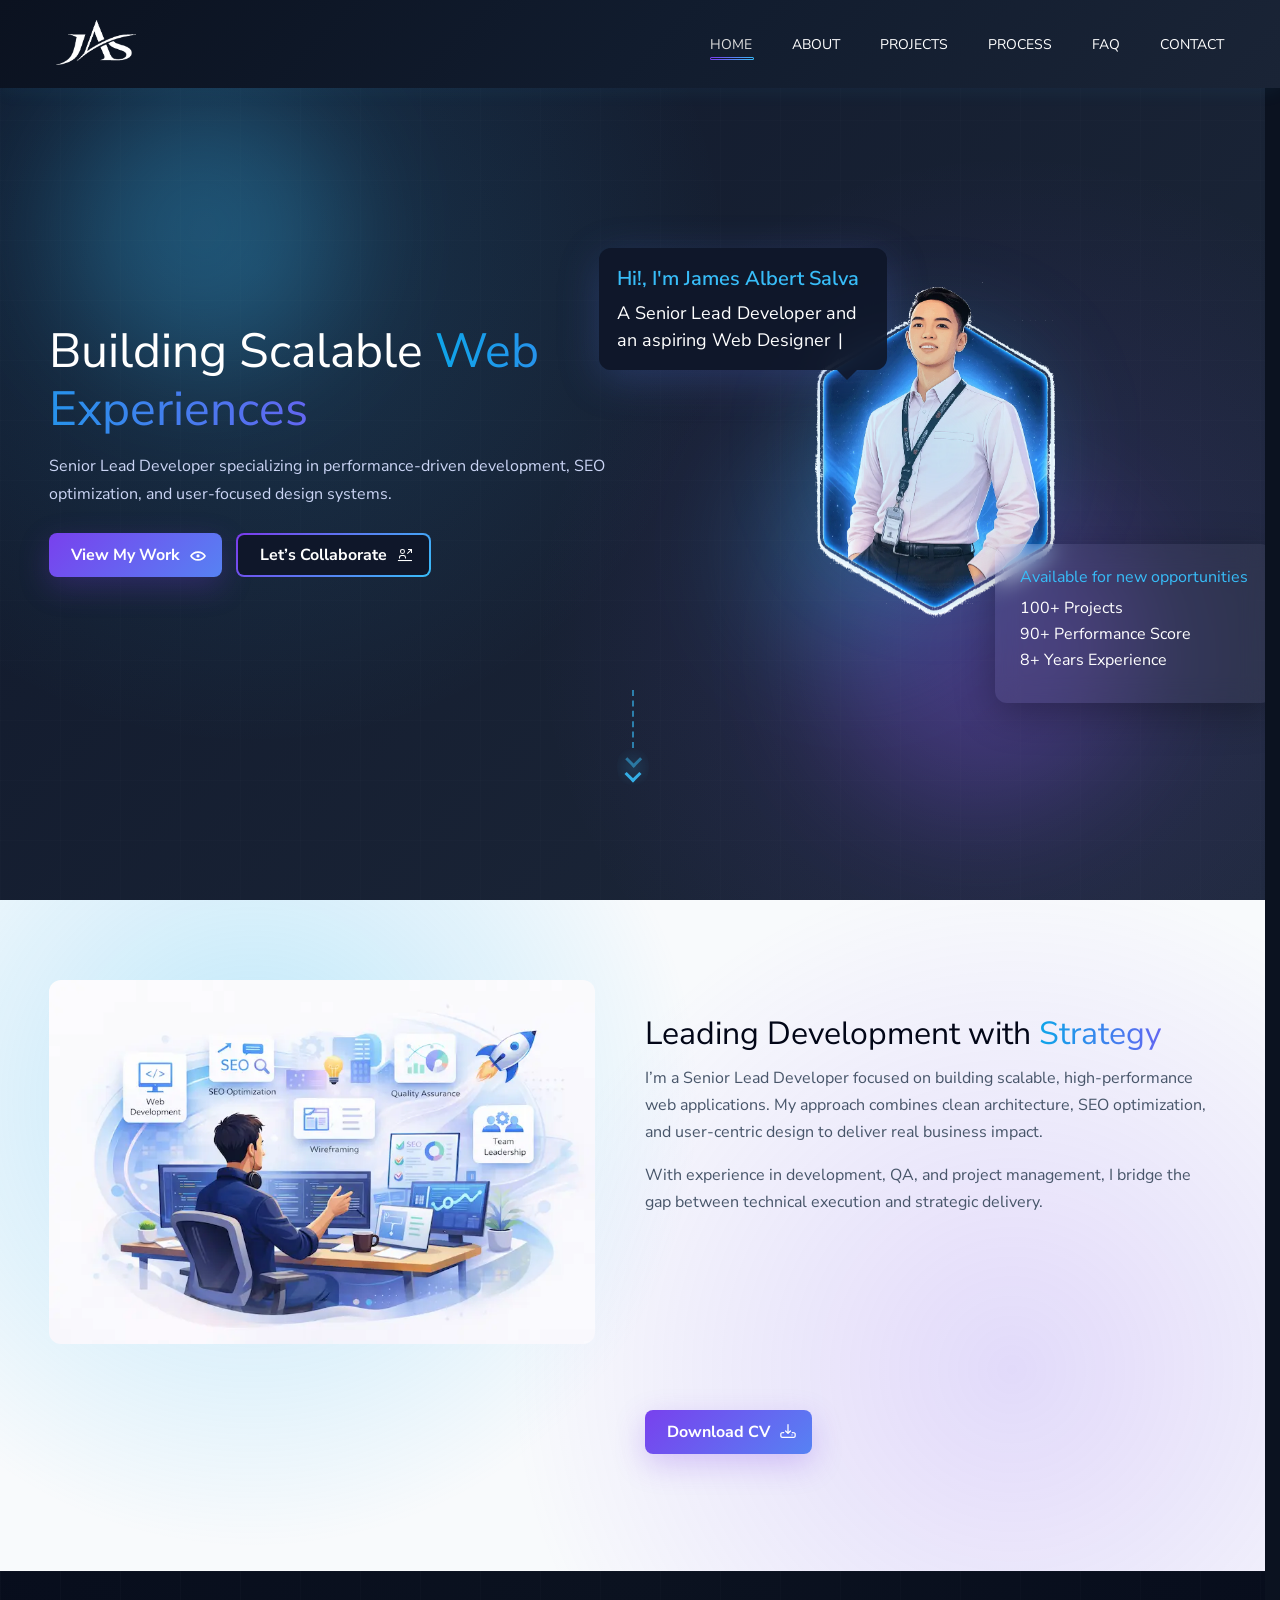
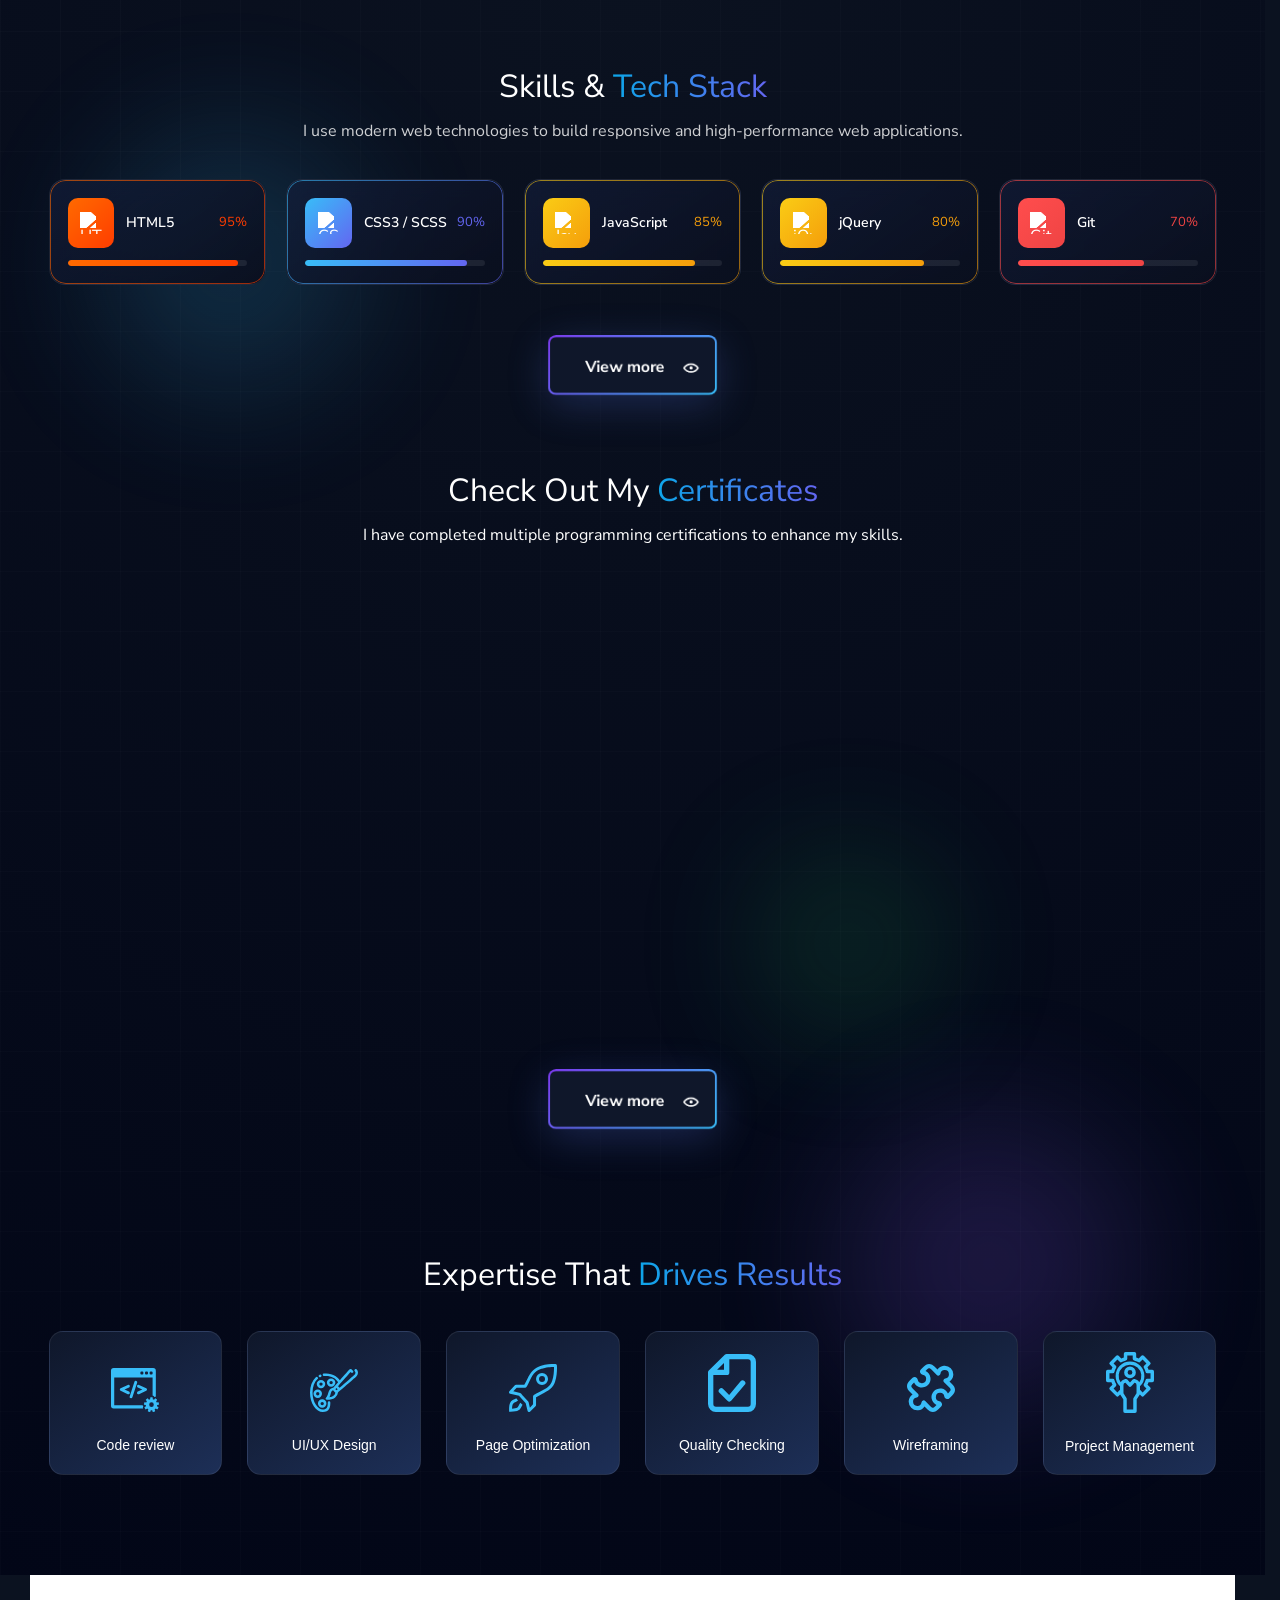
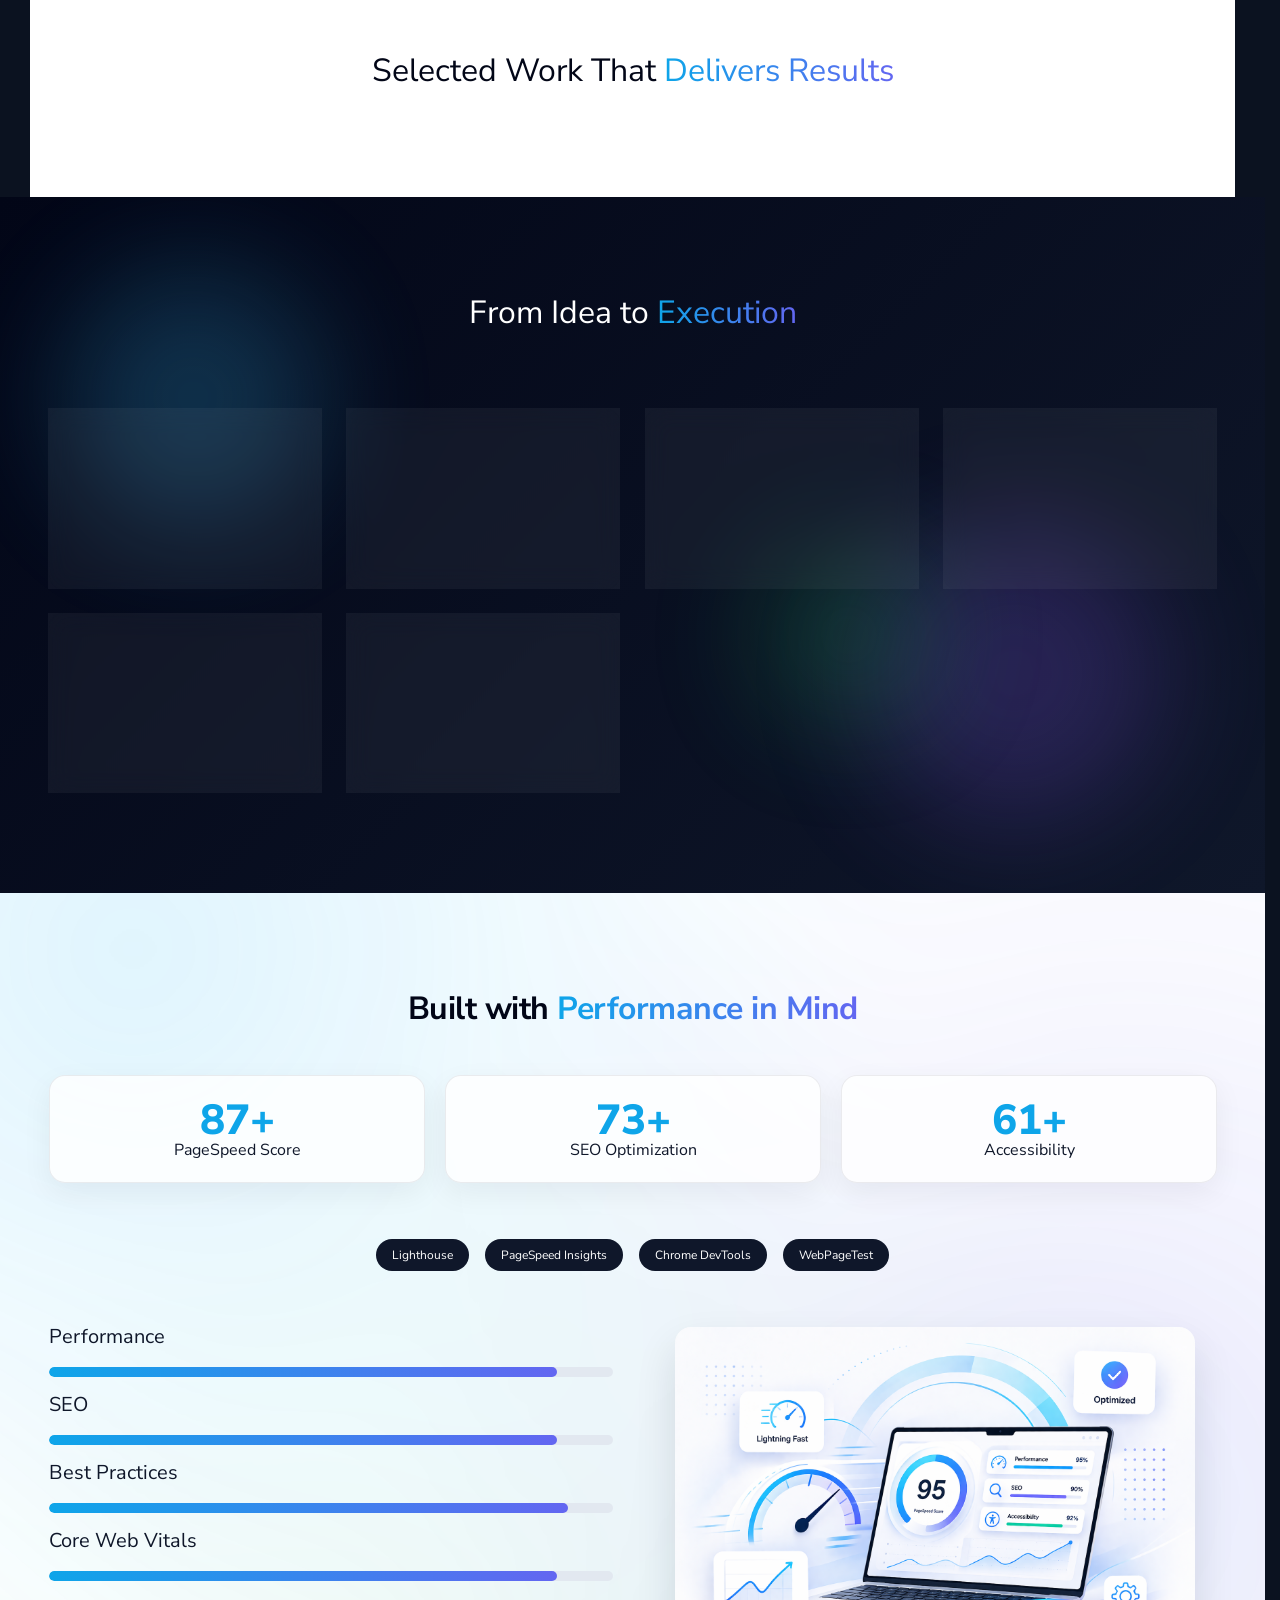
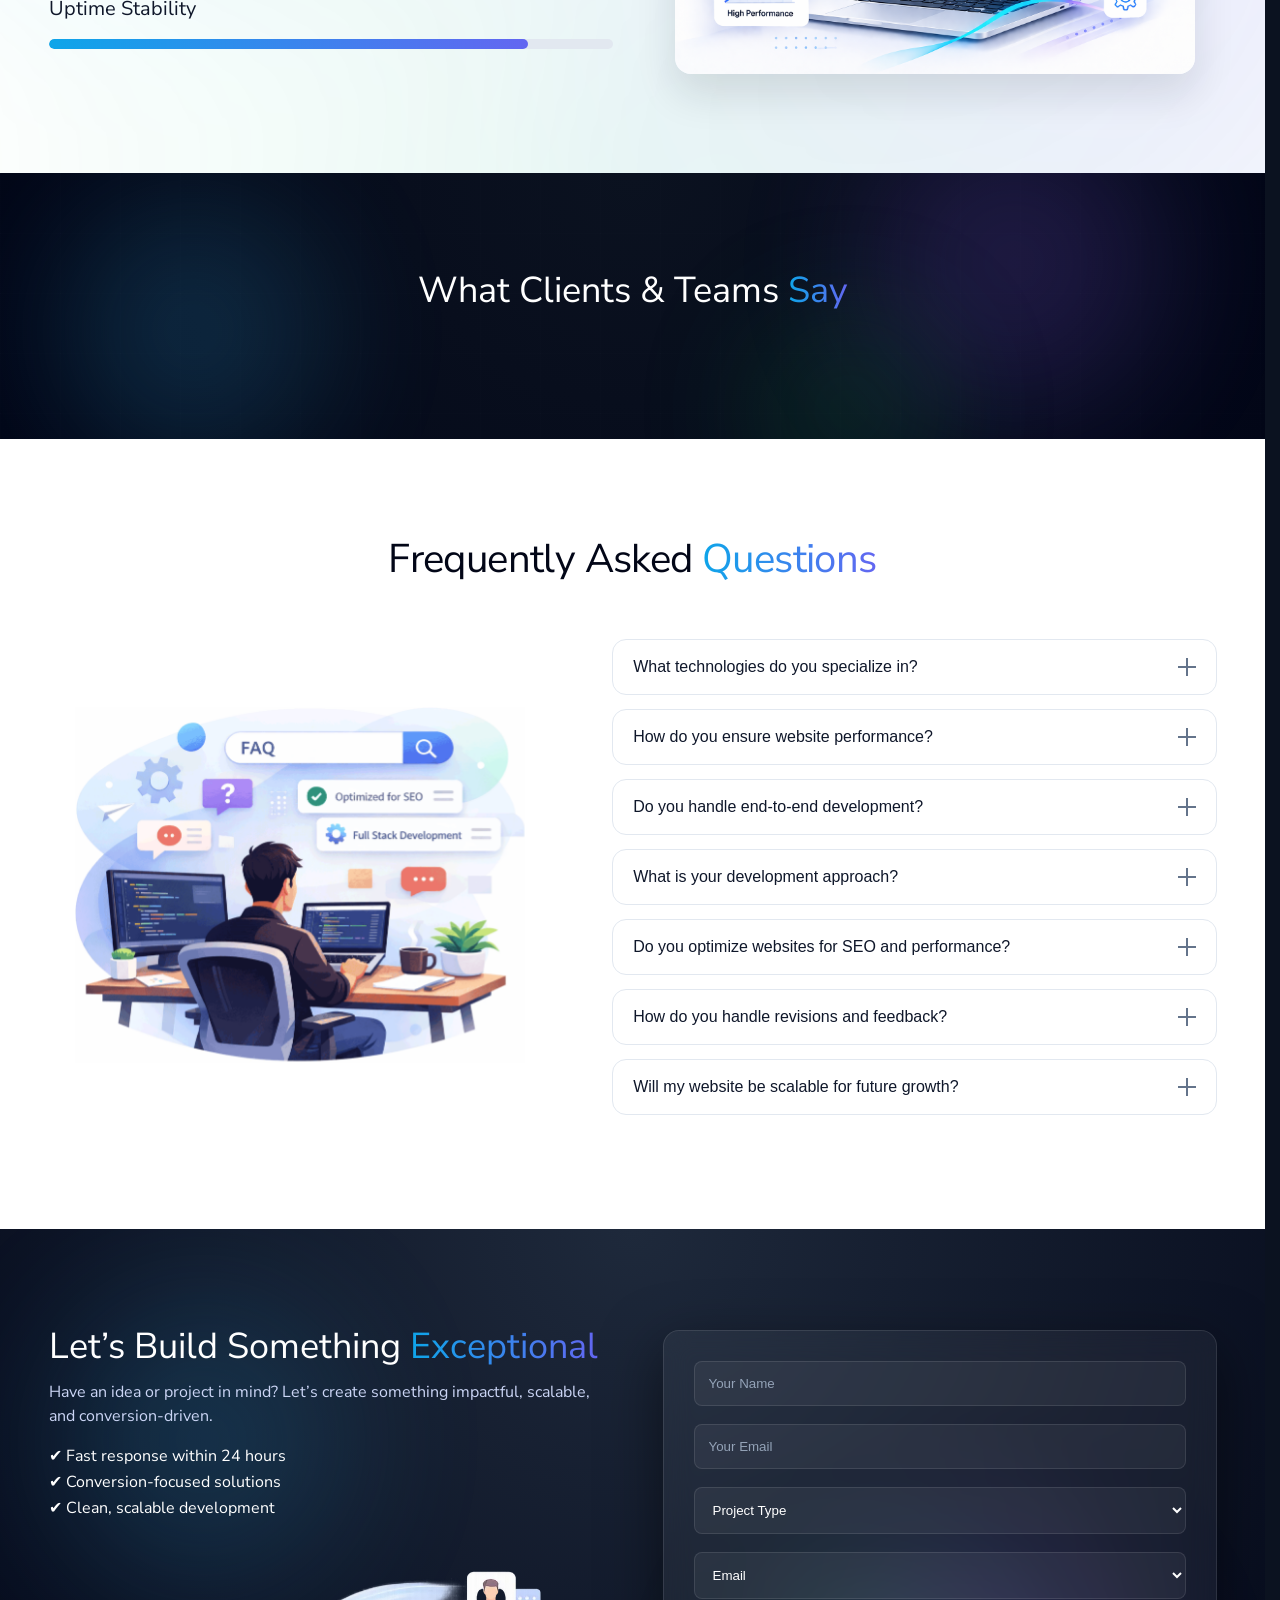
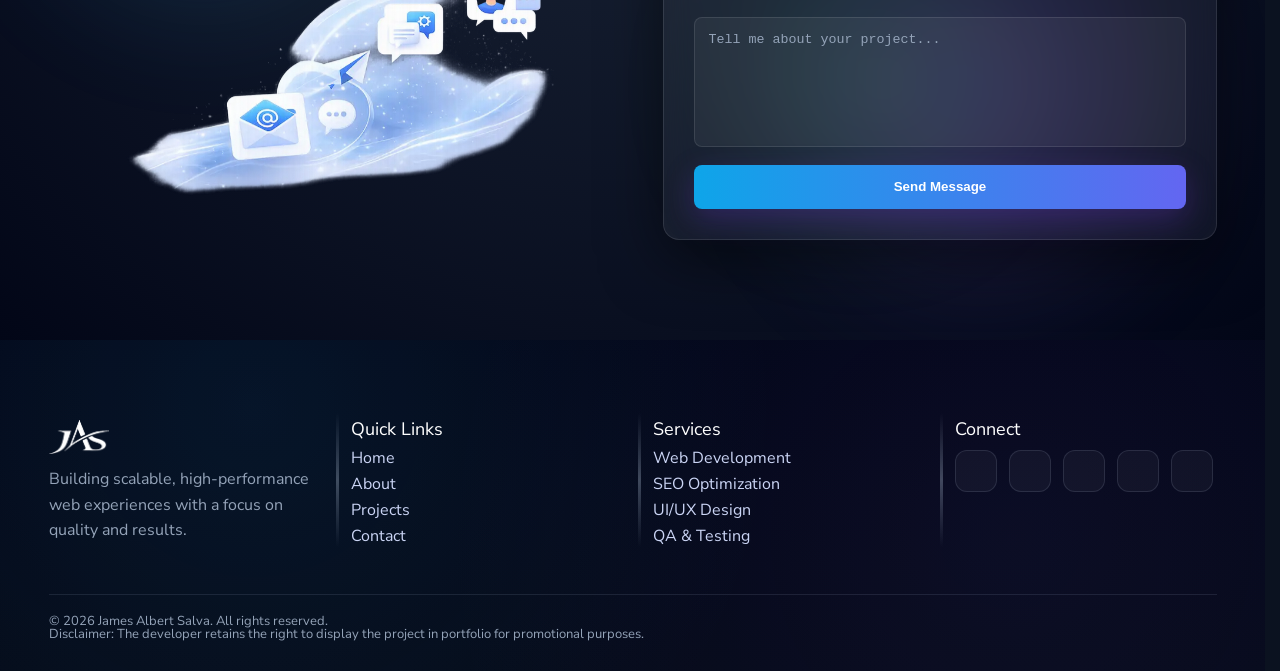
==== commit 03586c9f: "update_260513_04 certficates and certification page" ====
--- a/root/index.html
+++ b/root/index.html
@@ -285,7 +285,6 @@
                 </div>
 
                 <!-- start c-certificates -->
-                
 
                 <section class="c-certificates section-bg" id="certificates">
 
@@ -303,7 +302,6 @@
                         </div>
 
                         <div class="c-certificates__grid">
-
                             <article class="c-certificates__card js-cert-card"
                                 data-image="certificates/img_html_certificate.jpg"
                                 data-title="HTML Essentials certificate">
@@ -325,9 +323,21 @@
                                 <div class="c-certificates__content">
                                     <h3 class="c-certificates__name">HTML Essentials</h3>
                                     <span class="c-certificates__org">Cisco Network Academy</span>
+                                    <span class="c-certificates__meta">Issued May 2026</span>
+
+                                    <p class="c-certificates__desc-text">
+                                        Learned semantic HTML, accessibility basics, and modern page structuring techniques.
+                                    </p>
+
+                                    <!-- ✅ NEW: skills/tags -->
+                                    <div class="c-certificates__tags">
+                                        <span>HTML5</span>
+                                        <span>Accessibility</span>
+                                        <span>Web Structure</span>
+                                    </div>
                                 </div>
-
                             </article>
+
                             <article class="c-certificates__card js-cert-card"
                                 data-image="certificates/img_css_certificate.jpg"
                                 data-title="CSS Essentials certificate">
@@ -347,11 +357,23 @@
                                 </div>
 
                                 <div class="c-certificates__content">
+
                                     <h3 class="c-certificates__name">CSS Essentials</h3>
                                     <span class="c-certificates__org">Cisco Network Academy</span>
+                                    <span class="c-certificates__meta">Issued May 2026</span>
+
+                                    <p class="c-certificates__desc-text">
+                                        Focused on modern CSS techniques including layouts, flexbox, grid systems, and responsive design.
+                                    </p>
+
+                                    <div class="c-certificates__tags">
+                                        <span>CSS3</span>
+                                        <span>Responsive</span>
+                                        <span>Web design</span>
+                                    </div>
                                 </div>
-
                             </article>
+
                             <article class="c-certificates__card js-cert-card"
                                 data-image="certificates/img_ai_certificate.jpg"
                                 data-title="Apply AI Analyze Customer Reviews certificate">
@@ -371,13 +393,30 @@
                                 </div>
 
                                 <div class="c-certificates__content">
+
                                     <h3 class="c-certificates__name">Apply AI Analyze Customer Reviews</h3>
                                     <span class="c-certificates__org">Cisco Network Academy</span>
+                                    <span class="c-certificates__meta">Issued May 2026</span>
+
+                                    <p class="c-certificates__desc-text">
+                                        Applied AI techniques to extract insights from customer feedback, including sentiment analysis and data interpretation.
+                                    </p>
+
+                                    <div class="c-certificates__tags">
+                                        <span>AI</span>
+                                        <span>Data Analysis</span>
+                                        <span>Automation</span>
+                                    </div>
+
                                 </div>
 
                             </article>
 
                         </div>
+                    </div>
+
+                    <div class="c-certificates__btn">
+                        <a href="certificates/certificates.html" class="c-btn c-btn--ghost c-btn--view c--btn--my-skills is-pulsing">View more</a>
                     </div>
 
                 </section>
--- a/root/css/index.css
+++ b/root/css/index.css
@@ -1 +1,2205 @@
-.c-about,.c-about__inner,.c-about__stat,.c-process,.c-projects__slider,.c-skill,body{position:relative}body{z-index:0}.c-about__skills,.c-about__stats{margin-top:30px}.c-about.is-visible,.c-about.is-visible .c-about__actions,.c-about.is-visible .c-about__content,.c-about.is-visible .c-about__image,.c-about.is-visible .c-about__profile,.c-about.is-visible .c-about__skills,.c-about.is-visible .c-about__stats,.c-about.is-visible .c-about__text,.c-about.is-visible .c-about__title{opacity:1;transform:translateY(0)}.c-about__inner,.js-testimonials-slider .slick-slide{box-sizing:border-box}.c-faq__item.is-open .c-faq__question::before,.c-faq__item:hover .c-faq__question::before{width:4px}.c-about{overflow:hidden;background:#f8fafc;transition:opacity .6s,transform .6s}.c-about__skill-card,.c-about__stat{transition:.3s;backdrop-filter:blur(10px)}.c-about__inner{display:grid;z-index:2;width:100%;grid-template-columns:1fr 1fr;gap:50px;align-items:center}.c-about__image img{width:100%;border-radius:var(--radius-md);animation:6s ease-in-out infinite aboutFloat;will-change:transform}.c-skill__icon img,.c-skill__icon svg{width:22px;height:22px}.c-about__title{margin-bottom:15px;font-size:var(--fs-32)}.c-about__highlight,.c-contact__highlight,.c-expertise__highlight,.c-faq__highlight,.c-performance__highlight,.c-process__highlight,.c-projects__highlight,.c-testimonials__highlight{color:var(--primary)}.c-about__text{margin-bottom:15px;color:#475569;line-height:1.7}.c-about__stats{display:grid;gap:20px}.c-about__stat{padding:20px;border-radius:var(--radius-md);text-align:center;line-height:1.2}.c-about__stat strong{color:var(--primary);font-size:var(--fs-30);font-weight:700}.c-about__number{display:block;color:var(--bg-dark);font-size:var(--fs-32);font-weight:700}.c-about__label{color:#475569;font-size:var(--fs-13)}.c-about__stat:not(:first-child)::before{position:absolute;z-index:10;background:linear-gradient(to bottom,transparent,#4facfe,transparent);content:""}.c-about__skills-grid{display:grid;grid-template-columns:repeat(3,minmax(180px,1fr));gap:16px}.c-about__skill-card{display:flex;padding:14px 18px;border-radius:14px;background:rgba(255,255,255,.7);color:#1e293b;font-size:var(--fs-14);font-weight:500;cursor:default;align-items:center;gap:12px;box-shadow:0 8px 20px rgba(0,0,0,.06),inset 0 1px 0 rgba(255,255,255,.6)}.c-about__skill-card:hover{transform:translateY(-3px);box-shadow:0 10px 40px rgb(80 106 208 / 28%)}.c-about__icon{display:flex;width:36px;height:36px;border-radius:10px;color:#fff;font-size:var(--fs-16);align-items:center;justify-content:center;flex-shrink:0}.c-about__actions{margin-top:20px}.c-about__bg{position:absolute;z-index:0;background:radial-gradient(circle at 20% 30%,rgba(56,189,248,.3),transparent 40%),radial-gradient(circle at 80% 70%,rgba(139,92,246,.2),transparent 45%);inset:0;animation:12s ease-in-out infinite aboutGlow;pointer-events:none}.c-about__actions,.c-about__content,.c-about__image,.c-about__profile,.c-about__skills,.c-about__stats,.c-about__text,.c-about__title{opacity:0;transform:translateY(30px);transition:.7s;will-change:transform,opacity}.c-about.is-visible .c-about__content{transition-delay:.2s}.c-about.is-visible .c-about__image{transition-delay:.3s}.c-about.is-visible .c-about__stats{transition-delay:.4s}.c-about.is-visible .c-about__title{transition-delay:.5s}.c-about.is-visible .c-about__text{transition-delay:.6s}.c-about.is-visible .c-about__skills{transition-delay:.7s}.c-about.is-visible .c-about__actions{transition-delay:.8s}@media only screen and (max-width:767px){.c-about{padding:40px 0}.c-about__inner{text-align:center;grid-template-columns:1fr;gap:40px}.c-about__stats{grid-template-columns:1fr;gap:10px}.c-about__stat:not(:first-child)::before{top:-7%;left:50%;width:15%;height:2%;transform:translateX(-50%)}.c-about__image img{animation:none}.c-about__bg{opacity:.5}}@media only screen and (min-width:768px) and (max-width:1023px){.c-about__inner{text-align:center;grid-template-columns:1fr}.c-about__stats{grid-template-columns:repeat(3,1fr)}}@media print,screen and (min-width:1024px){.c-about__stats{grid-template-columns:repeat(3,1fr)}}.c-faq__image img,.c-performance__banner img{animation:6s ease-in-out infinite aboutFloat}@keyframes aboutGlow{0%,100%{opacity:.6;transform:scale(1)}50%{opacity:1;transform:scale(1.1)}}.c-expertise,.c-testimonials{position:relative;overflow:hidden;background:radial-gradient(circle at top,var(--bg-darker),#020617);color:var(--white)}.c-contact__bg,.c-expertise__bg,.c-process__bg,.c-testimonials__bg{position:absolute;z-index:0;inset:0;pointer-events:none}.c-expertise__bg .u-bg-grid{position:absolute;background-image:linear-gradient(rgba(255,255,255,.1) 1px,transparent 1px),linear-gradient(90deg,rgba(255,255,255,.1) 1px,transparent 1px);opacity:.18;inset:0;background-size:60px 60px;animation:6s linear infinite gridMove;will-change:transform}.c-expertise__shape{position:absolute;border-radius:50%;opacity:.18;filter:blur(70px);animation:20s ease-in-out infinite floatBlob;will-change:transform}.c-expertise__shape--1{top:10%;left:8%;width:260px;height:260px;background:var(--primary)}.c-expertise__shape--2{right:10%;bottom:10%;width:300px;height:300px;background:#8b5cf6;animation-duration:24s}.c-expertise__shape--3{top:55%;left:60%;width:180px;height:180px;background:#22c55e;animation-duration:28s}.c-contact__inner,.c-expertise__inner,.c-faq__inner,.c-process__inner{position:relative;z-index:2}.c-expertise__title{margin-bottom:40px;color:var(--white);font-size:var(--fs-32);text-align:center}.c-expertise__grid{display:grid;grid-template-columns:repeat(3,1fr);gap:25px}@media (max-width:992px){.c-expertise__grid{grid-template-columns:repeat(2,1fr)}}@media (max-width:600px){.c-about__skills-grid,.c-expertise__grid{grid-template-columns:1fr}}.c-expertise__card{position:relative;overflow:hidden;padding:20px;border:1px solid rgba(255,255,255,.08);border-radius:14px;background:linear-gradient(145deg,var(--bg-dark),#1d2f57);text-align:center;cursor:pointer;opacity:0;transform:translateY(40px);transition:.35s;transition-delay:var(--delay, 0ms)}.c-expertise__card::before{position:absolute;background:radial-gradient(circle at center,rgba(56,189,248,.25),transparent);content:"";opacity:0;inset:0;transition:.4s}.c-expertise__card:hover::before{opacity:1}.c-expertise__card:hover{transform:translateY(-12px) scale(1.03);box-shadow:0 20px 40px rgba(0,0,0,.4)}.c-expertise__card.is-visible{opacity:1;transform:translateY(0);transition:.6s}.c-expertise__icon{margin-bottom:20px;font-size:var(--fs-65);transition:transform .3s}.c-expertise__card-title{display:block;color:var(--white);letter-spacing:.5px}.c-expertise__card:hover .c-expertise__icon{transform:scale(1.2) rotate(5deg)}.c-expertise__btn{display:flex;margin:50px 0 0}.c-expertise-modal{display:flex;position:fixed;z-index:9999;background:rgba(0,0,0,.75);opacity:0;inset:0;align-items:center;justify-content:center;visibility:hidden;transform:scale(1.02);backdrop-filter:blur(10px);transition:.25s}.c-expertise-modal.is-active{opacity:1;visibility:visible;transform:scale(1)}.c-expertise-modal__content{width:min(90vw,520px);min-height:320px;padding:40px 30px;border:1px solid rgba(255,255,255,.08);border-radius:18px;background:#fff;text-align:center;box-shadow:0 30px 80px rgba(0,0,0,.6)}.c-expertise-modal__icon{margin-bottom:12px;font-size:var(--fs-46);animation:.3s popIn}.c-expertise-modal__title{margin-bottom:20px;font-size:var(--fs-24)}.c-expertise-modal__text{font-size:var(--fs-16);text-align:justify;line-height:1.6;opacity:.85}.c-expertise-modal__btn{margin-top:20px;padding:10px 18px;border:none;border-radius:8px;background:var(--primary);font-weight:600;cursor:pointer;transition:transform .2s}.c-expertise-modal__btn:hover{transform:translateY(-2px)}@keyframes popIn{from{opacity:0;transform:scale(.6)}to{opacity:1;transform:scale(1)}}@media print,screen and (min-width:768px){.c-about{padding:80px 20px}.c-about__stat:not(:first-child)::before{top:10%;left:-13px;width:1px;height:80%}.c-expertise{padding:100px 20px}.c-expertise__card{padding:20px}.c-expertise__card-title{font-size:var(--fs-25)}}.c-skills__grid{display:-ms-grid;display:grid;margin-top:40px;grid-template-columns:repeat(auto-fit,minmax(179px,1fr));gap:20px}.c-skill{overflow:hidden;padding:18px;border:1px solid rgba(255,255,255,.08);border-radius:16px;background:-o-linear-gradient(305deg,rgba(20,30,60,.65),rgba(10,15,30,.95));background:linear-gradient(145deg,rgba(20,30,60,.65),rgba(10,15,30,.95));-webkit-backdrop-filter:blur(12px);backdrop-filter:blur(12px);-webkit-transition:.35s;-o-transition:.35s;transition:.35s}.c-skill::after{position:absolute;padding:1px;border-radius:inherit;background:-o-linear-gradient(330deg,var(--c1),var(--c2));background:linear-gradient(120deg,var(--c1),var(--c2));content:"";opacity:.6;inset:0;-webkit-mask:-webkit-gradient(linear,left top,left bottom,color-stop(0,#000)) content-box,-webkit-gradient(linear,left top,left bottom,color-stop(0,#000));-webkit-mask:linear-gradient(#000 0 0) content-box,linear-gradient(#000 0 0);-webkit-mask-composite:xor;mask-composite:exclude}.c-skill:hover{-webkit-transform:translateY(-6px);-ms-transform:translateY(-6px);transform:translateY(-6px);-webkit-box-shadow:0 15px 40px rgba(0,0,0,.45);box-shadow:0 15px 40px rgba(0,0,0,.45)}.c-certificates__title,.c-skills__title{margin-bottom:20px;color:#fff;font-size:32px;text-align:center}.c-skills__desc{margin-top:10px;text-align:center;opacity:.8}.c-skill__header{display:-webkit-box;display:-ms-flexbox;display:flex;margin-bottom:12px;-webkit-box-align:center;-ms-flex-align:center;align-items:center;gap:12px}.c-skill__icon{display:-ms-grid;display:grid;width:65px;height:50px;padding:5px;border-radius:10px;background:-o-linear-gradient(315deg,var(--c1),var(--c2));background:linear-gradient(135deg,var(--c1),var(--c2));place-items:center}.c-skill__info{display:-webkit-box;display:-ms-flexbox;display:flex;width:100%;-webkit-box-pack:justify;-ms-flex-pack:justify;justify-content:space-between}.c-skill__name{font-size:14px;font-weight:600}.c-skill__percent{color:var(--c2);font-size:13px}.c-skill__bar{height:6px;overflow:hidden;border-radius:999px;background:rgba(255,255,255,.08)}.c-projects__card,.c-projects__item{display:flex;height:100%}.c-skill__progress{display:block;width:0;height:100%;border-radius:inherit;background:-o-linear-gradient(left,var(--c1),var(--c2));background:-webkit-gradient(linear,left top,right top,from(var(--c1)),to(var(--c2)));background:linear-gradient(90deg,var(--c1),var(--c2));-webkit-transition:width 1.2s cubic-bezier(.22,.61,.36,1);-o-transition:width 1.2s cubic-bezier(.22,.61,.36,1);transition:width 1.2s cubic-bezier(.22,.61,.36,1)}.c-skill--html{--c1:#ff6a00;--c2:#ff3d00}.c-skill--css{--c1:#38bdf8;--c2:#6366f1}.c-skill--js{--c1:#facc15;--c2:#f59e0b}.c-skill--jquery{--c1:#38bdf8;--c2:#0ea5e9}.c-skill--git{--c1:#ff4d4d;--c2:#ef4444}.c-skill--php{--c1:#a78bfa;--c2:#6366f1}.c-skill--csharp{--c1:#8b5cf6;--c2:#7c3aed}.c-skill--asp{--c1:#9333ea;--c2:#7e22ce}.c-skill--office{--c1:#f97316;--c2:#ea580c}.c-skill--ps{--c1:#38bdf8;--c2:#0ea5e9}.c-skill--xd{--c1:#ec4899;--c2:#db2777}.c-skill--figma{--c1:#2dd4bf;--c2:#14b8a6}.c-skill--framer{--c1:#3b82f6;--c2:#2563eb}.c-skill--webflow{--c1:#2563eb;--c2:#1d4ed8}.c-skill--adalo{--c1:#facc15;--c2:#eab308}.c-skill--rwd{--c1:#22c55e;--c2:#10b981}.c-skill--bootstrap{--c1:#8b5cf6;--c2:#7c3aed}.c-skill--netlify{--c1:#2dd4bf;--c2:#14b8a6}.c-skill--chatgpt{--c1:#22c55e;--c2:#4ade80}.c-skill--clickup{--c1:#a855f7;--c2:#ec4899}.c-skill--adalo .c-skill__icon img{-webkit-filter:brightness(1) invert(0);filter:brightness(1) invert(0)}.c-skill__icon img{-webkit-filter:brightness(0) invert(1);filter:brightness(0) invert(1)}.c-projects{background:#fff;color:var(--white)}.c-projects__title{font-size:var(--fs-32);text-align:center}.c-projects__slider .slick-slide{display:flex!important;height:auto}.c-projects__slider .slick-track{display:flex!important;align-items:stretch}.c-projects__slider .slick-list{margin:0 -15px}.slick-next:focus,.slick-next:hover,.slick-prev:focus,.slick-prev:hover{background:var(--primary);outline:0}.c-projects__slider .slick-dots li button:before{color:#020617;font-size:var(--fs-15)}.c-projects__slider .slick-dots li.slick-active button:before{color:#020617}.c-projects__card{width:100%;overflow:hidden;border:1px solid var(--bg-dark);border-radius:18px;background:linear-gradient(145deg,var(--bg-dark),#192848);flex-direction:column;box-shadow:0 4px 10px rgba(0,0,0,.25);transition:transform .4s,box-shadow .4s}.c-projects__card:hover{transform:translateY(-6px);box-shadow:0 12px 20px rgba(0,0,0,.4)}.c-projects__image{width:100%;aspect-ratio:16/9;object-fit:cover;transform:scale(1.02);transition:transform .6s;aspect-ratio:16/9;object-fit:cover}.c-projects__card:hover .c-projects__image{transform:scale(1.08)}.c-projects__content{display:flex;padding:24px;flex-direction:column;flex-grow:1}.c-projects__name{margin-bottom:10px;font-size:var(--fs-22)}.c-projects__desc{display:-webkit-box;overflow:hidden;margin-bottom:14px;color:rgba(203,213,225,.85);font-size:var(--fs-14);line-height:1.6;-webkit-line-clamp:3;-webkit-box-orient:vertical}.c-projects__actions{margin-top:auto}.c-projects__tags span{display:inline-block;margin:4px 6px 0 0;padding:6px 12px;border-radius:999px;background:rgba(51,65,85,.7);font-size:var(--fs-12)}.c-projects__metrics{margin:10px 10px 20px 0}.c-projects__metrics span{display:inline-block;margin:10px 10px 0 0;color:rgba(226,232,240,.85);font-size:var(--fs-13)}.slick-list{padding:20px 0!important}.c-expertise__block{margin:50px 0 0}@media only screen and (max-width:767px){.c-expertise{padding:50px 0}.c-expertise__card{padding:12px}.c-expertise__card-title{font-size:var(--fs-18)}.c-expertise__btn{padding:0 10px}.c-projects{padding:40px 0}.c-projects__title{margin-bottom:15px}.c-projects__slider .slick-slide{padding:0 30px}.slick-next:before,.slick-prev:before{font-size:var(--fs-20)}.c-projects__actions a:nth-child(2){margin-top:20px}}@media print,screen and (min-width:768px){.c-projects{padding:80px 20px}.c-projects__title{margin-bottom:30px}.c-projects__slider .slick-slide{padding:0 15px}.slick-next:before,.slick-prev:before{font-size:var(--fs-40)}.c-contact,.c-faq,.c-performance,.c-process,.c-testimonials{padding:100px 20px}.c-process__title{margin-bottom:60px}.c-performance__metric{padding:24px}.c-performance__metrics,.c-performance__tools{margin-bottom:50px}.js-testimonials-slider .slick-slide{padding:20px}.js-testimonials-slider .slick-dots{bottom:-50px}.c-testimonials__quote{margin-bottom:30px;padding-left:40px;font-size:var(--fs-24)}}@media only screen and (min-width:768px) and (max-width:1200px){.c-projects{margin:0 50px!important;padding:80px 60px}.c-projects__actions{display:flex;flex-direction:column;flex-wrap:wrap}.c-projects__actions a:nth-child(2){margin-top:20px;margin-left:0}}@media only screen and (min-width:1201px) and (max-width:1400px){.c-projects{margin:0 30px!important}}.c-process{overflow:hidden;background:linear-gradient(135deg,#020617,var(--bg-dark));color:var(--white)}.c-process__grid{position:absolute;background-image:linear-gradient(rgba(255,255,255,.04) 1px,transparent 1px),linear-gradient(90deg,rgba(255,255,255,.04) 1px,transparent 1px);opacity:.25;inset:0;background-size:60px 60px;animation:5s linear infinite gridMove;will-change:transform}.c-process__shape{position:absolute;border-radius:50%;opacity:.22;filter:blur(60px);animation:16s ease-in-out infinite floatBlob;will-change:transform}.c-process__shape--1{top:10%;left:5%;width:260px;height:260px;background:var(--primary)}.c-process__shape--2{right:8%;bottom:10%;width:300px;height:300px;background:#8b5cf6;animation-duration:20s}.c-process__shape--3{top:50%;left:60%;width:180px;height:180px;background:#22c55e;animation-duration:22s}.c-process__title{position:relative;z-index:2;margin-bottom:60px;color:var(--white);font-size:32px;text-align:center}.c-performance__bar p,.c-process__card-title{font-size:var(--fs-20)}.c-process__grid-content{display:grid;position:relative;z-index:2;padding-top:20px;grid-template-columns:repeat(auto-fit,minmax(260px,1fr));gap:25px}.c-process__card{position:relative;overflow:hidden;padding:40px 25px;border:1px solid rgba(255,255,255,.08);border-radius:14px;background:rgba(255,255,255,.05);opacity:0;backdrop-filter:var(--blur-md);transform:translateY(40px);transition:.35s}.c-performance__bar,.c-performance__metric{transform:translateY(20px);will-change:opacity,transform}.c-process__card::before{position:absolute;background:linear-gradient(120deg,transparent,rgba(56,189,248,.18));content:"";opacity:0;inset:0;transition:.35s}.c-process__card:hover::before{opacity:1}.c-process__card>*{position:relative;z-index:1}.c-process__card:hover{transform:translateY(-10px) scale(1.02);box-shadow:0 15px 40px rgba(0,0,0,.3)}.c-process__card-title{margin-bottom:10px}.c-process__text{color:#cbd5f5;font-size:var(--fs-15);line-height:1.5}.c-process__step{position:absolute;right:0;bottom:-25px;color:rgba(56,189,248,.18);font-size:100px;opacity:.25;pointer-events:none}.c-process__card.is-visible{opacity:1;transform:translateY(0);transition:.6s}@keyframes gridMove{from{transform:translateY(0)}to{transform:translateY(60px)}}@keyframes floatBlob{0%,100%{transform:translateY(0)}50%{transform:translateY(-18px)}}.c-faq,.c-performance{position:relative;overflow:hidden;background:#fff;color:var(--bg-dark)}.c-performance__bg{position:absolute;z-index:0;background:radial-gradient(circle at 20% 20%,rgba(56,189,248,.18),transparent 45%),radial-gradient(circle at 80% 60%,rgba(99,102,241,.14),transparent 50%),radial-gradient(circle at 50% 90%,rgba(16,185,129,.1),transparent 55%);opacity:.9;filter:blur(60px);inset:-200px;pointer-events:none;animation:14s ease-in-out infinite alternate floatGlowLight}@keyframes floatGlowLight{0%{transform:translate3d(0,0,0) scale(1)}100%{transform:translate3d(0,-25px,0) scale(1.05)}}.c-performance__inner{position:relative;z-index:1;text-align:center}.c-performance__title{margin-bottom:50px;font-size:var(--fs-32);font-weight:700;letter-spacing:-.5px}.c-performance__metrics{display:grid;margin-bottom:50px;grid-template-columns:repeat(3,1fr);gap:20px}.c-performance__metric{border:1px solid rgba(15,23,42,.08);border-radius:16px;background:rgba(255,255,255,.8);opacity:0;box-shadow:0 10px 30px rgba(15,23,42,.06);transition:opacity .6s,transform .6s,box-shadow .3s;transition-delay:var(--delay, 0ms)}.c-performance__metric:hover{transform:translateY(-6px);box-shadow:0 20px 40px rgba(15,23,42,.12)}.c-performance__metric.is-visible{opacity:1;transform:translateY(0)}.c-performance__number{display:block;color:#0ea5e9;font-size:42px;font-weight:800}.c-performance__tool{display:inline-block;margin:6px;padding:10px 16px;border-radius:999px;background:var(--bg-dark);color:var(--white);font-size:var(--fs-12);transition:transform .3s,background .3s}.c-performance__tool:hover{background:#22a2f7;transform:scale(1.05)}.c-performance__row{display:flex;margin-top:20px;gap:40px;align-items:flex-start}.c-performance__bars{text-align:left;flex:1 1 50%}.c-performance__banner{display:flex;flex:1 1 50%;justify-content:center;align-items:center}.c-performance__bar{margin-bottom:18px;text-align:left;opacity:0;transition:opacity .6s,transform .6s;transition-delay:var(--delay, 0ms)}.c-about__bg,.c-contact__image img,.c-contact__shape,.c-faq__image img,.c-hero__image,.c-testimonials__shape,.u-bg-blob{will-change:transform}.c-performance__bar.is-visible{opacity:1;transform:translateY(0)}.c-performance__bar-track{width:100%;height:10px;overflow:hidden;margin-top:20px;border-radius:999px;background:#e2e8f0}.c-performance__bar-fill{position:relative;width:0;height:100%;border-radius:inherit;background:linear-gradient(90deg,#0ea5e9,var(--secondary));transition:width 1.4s cubic-bezier(.25,1,.5,1)}.c-performance__bar-fill::after{position:absolute;top:0;left:-50%;width:50%;height:100%;background:rgba(255,255,255,.4);content:"";transform:skewX(-20deg);animation:1.8s infinite shimmer}@keyframes shimmer{0%{left:-50%}100%{left:120%}}.c-performance__banner img{max-width:520px;width:100%;height:auto;border-radius:16px;object-fit:cover;box-shadow:0 20px 40px rgba(15,23,42,.12);transition:transform .4s,box-shadow .4s;will-change:transform}.c-performance__banner img:hover{transform:translateY(-6px) scale(1.01);box-shadow:0 30px 60px rgba(15,23,42,.18)}.c-testimonials__grid{position:absolute;background-image:linear-gradient(rgba(255,255,255,.04) 1px,transparent 1px),linear-gradient(90deg,rgba(255,255,255,.04) 1px,transparent 1px);opacity:.25;inset:0;background-size:60px 60px;animation:6s linear infinite gridMove}.c-faq__item.is-open .c-faq__icon::before,.c-faq__question::before,.c-testimonials__shape--1,.slick-next:hover,.slick-prev:hover{background:var(--primary)}.c-testimonials__shape{position:absolute;border-radius:50%;opacity:.18;filter:blur(70px);animation:16s ease-in-out infinite floatBlob}.c-testimonials__shape--1{top:10%;left:5%;width:260px;height:260px}.c-testimonials__shape--2{right:8%;bottom:10%;width:300px;height:300px;background:#8b5cf6;animation-duration:20s}.c-testimonials__shape--3{top:55%;left:60%;width:180px;height:180px;background:#22c55e;animation-duration:22s}.c-testimonials__inner{position:relative;z-index:1;max-width:1100px;margin:0 auto}.c-testimonials__title{margin-bottom:30px;color:var(--white);font-size:var(--fs-36);text-align:center}.c-testimonials__item{height:100%}.c-testimonials__card{display:flex;min-height:320px;height:100%;padding:40px;border:1px solid rgba(255,255,255,.08);border-radius:20px;background:rgba(30,41,59,.6);flex-direction:column;justify-content:space-between;backdrop-filter:var(--blur-md);box-shadow:0 10px 30px rgba(0,0,0,.4);transition:.3s}.c-testimonials__card:hover{transform:translateY(-6px);box-shadow:0 20px 50px rgba(0,0,0,.6),0 0 30px rgba(56,189,248,.15)}.c-testimonials__rating{color:#facc15;font-size:25px;text-align:center}.c-testimonials__quote{position:relative;color:#e2e8f0;line-height:1.6}.c-testimonials__quote::before{position:absolute;top:-30px;left:-10px;color:rgba(56,189,248,.2);font-size:130px;line-height:1;content:"“"}.c-testimonials__author{display:flex;align-items:center;justify-content:center;gap:15px}.c-testimonials__author img{width:80px;height:80px;border:2px solid rgba(56,189,248,.5);border-radius:50%;object-fit:cover}.c-testimonials__author strong{display:block}.c-testimonials__author span{display:block;margin-top:10px;color:#94a3b8}.slick-next,.slick-prev{z-index:10;width:44px;height:44px;border-radius:50%;background:rgba(30,41,59,.7)}.slick-prev{left:-60px}.slick-next{right:-60px}.slick-dots li button:before{color:#94a3b8}.c-faq__title{margin-bottom:60px;font-size:var(--fs-40);text-align:center;letter-spacing:-.6px}.c-faq__grid{display:grid;grid-template-columns:1fr 1.2fr;gap:60px;align-items:center}.c-faq__image,.c-faq__question{display:flex;position:relative}.c-faq__image{justify-content:center;align-items:center}.c-faq__image img{max-width:450px;width:100%}.c-faq__image::before{position:absolute;z-index:-1;width:320px;height:320px;border-radius:50%;background:radial-gradient(circle,rgba(99,102,241,.15),transparent 70%);content:""}.c-faq__item{margin-bottom:14px;border:1px solid #e2e8f0;border-radius:14px;background:#fff;transition:transform .25s,box-shadow .25s,border-color .25s}.c-faq__item:hover{transform:translateY(-3px);box-shadow:0 14px 32px rgba(15,23,42,.12)}.c-faq__question{width:100%;padding:18px 20px;border:none;background:0 0;color:var(--bg-dark);font-size:var(--fs-16);font-weight:500;cursor:pointer;justify-content:space-between;align-items:center;transition:background .3s,color .3s,padding-left .3s}.c-faq__item:hover .c-faq__question{padding-left:24px;background:rgba(99,102,241,.06);color:var(--primary)}.c-faq__question::before{position:absolute;top:50%;left:0;width:0;height:60%;border-radius:4px;content:"";transform:translateY(-50%);transition:width .3s}.c-faq__item.is-open{border-color:rgba(99,102,241,.35);box-shadow:0 16px 40px rgba(99,102,241,.12)}.c-faq__item.is-open .c-faq__question{padding-left:26px;background:rgba(99,102,241,.08);color:var(--primary);font-weight:600}.c-faq__icon{position:relative;width:18px;height:18px;flex-shrink:0}.c-faq__icon::after,.c-faq__icon::before{position:absolute;background:#64748b;content:"";transition:.3s}.c-faq__icon::before{top:50%;left:0;width:100%;height:2px;transform:translateY(-50%)}.c-faq__icon::after{left:50%;width:2px;height:100%;transform:translateX(-50%)}.c-faq__item.is-open .c-faq__icon::after{opacity:0;transform:translateX(-50%) rotate(90deg)}.c-faq__answer{display:grid;grid-template-rows:0fr;transition:grid-template-rows .35s}.c-faq__answer-inner{overflow:hidden;padding:0 20px;color:#475569;font-size:var(--fs-14);line-height:1.7;transition:padding .3s}.c-faq__item.is-open .c-faq__answer{grid-template-rows:1fr}.c-faq__item.is-open .c-faq__answer-inner{padding:10px 20px 18px}@keyframes aboutFloat{0%,100%{transform:translateY(0)}50%{transform:translateY(-8px)}}.c-contact{position:relative;overflow:hidden;background:radial-gradient(circle at top,#1e293b,#020617);color:var(--white)}.c-contact__shape{position:absolute;border-radius:50%;opacity:.18;filter:blur(80px);animation:18s ease-in-out infinite floatBlob}.c-contact__shape--1{top:10%;left:5%;width:280px;height:280px;background:var(--primary)}.c-contact__shape--2{right:10%;bottom:10%;width:320px;height:320px;background:#8b5cf6;animation-duration:22s}.c-contact__shape--3{top:50%;left:60%;width:200px;height:200px;background:#22c55e;animation-duration:26s}.c-contact__grid{display:grid;grid-template-columns:1fr 1fr;align-items:center;gap:60px}.c-contact__title{margin-bottom:15px;color:var(--white);font-size:var(--fs-36)}.c-contact__desc{margin-bottom:20px;color:#cbd5f5;line-height:1.5}.c-contact__benefits li{margin-bottom:10px;color:var(--white)}.c-contact__image img{display:block;width:85%;margin:0 auto;object-fit:contain;animation:6s ease-in-out infinite contactFloat}.c-contact__form-wrap{padding:30px;border:1px solid rgba(255,255,255,.1);border-radius:16px;background:rgba(255,255,255,.05);backdrop-filter:blur(14px);box-shadow:0 20px 60px rgba(0,0,0,.5);transition:transform .4s}.c-contact__form-wrap:hover{transform:translateY(-6px)}.c-contact__form{display:flex;flex-direction:column;gap:18px}.c-contact__input,.c-contact__textarea{padding:14px;border:1px solid rgba(255,255,255,.1);border-radius:8px;background:rgba(255,255,255,.05);color:var(--white);transition:border-color .3s,box-shadow .3s}.c-contact__input option,.c-modal__content{color:var(--black)}.c-contact__input::placeholder,.c-contact__textarea::placeholder{color:#94a3b8}.c-contact__input:focus,.c-contact__textarea:focus{border-color:var(--primary);box-shadow:0 0 0 2px rgba(56,189,248,.3)}.c-contact__textarea{min-height:130px;resize:none}.c-contact__btn{padding:14px;border:none;border-radius:8px;background:linear-gradient(90deg,#0ea5e9,var(--secondary));font-weight:600;cursor:pointer;transition:transform .3s,box-shadow .3s}.c-contact__btn:hover{transform:translateY(-2px);box-shadow:0 10px 25px rgba(99,102,241,.4)}@keyframes contactFloat{0%,100%{transform:translateY(0)}50%{transform:translateY(-12px)}}@media only screen and (max-width:767px){.c-contact,.c-faq,.c-performance,.c-process,.c-testimonials{padding:50px 0}.c-performance__tools,.c-process__title{margin-bottom:30px}.c-performance__metrics{margin-bottom:30px;grid-template-columns:1fr}.c-performance__row{flex-direction:column;gap:30px}.c-performance__banner,.c-performance__bars{width:100%;flex:1 1 100%}.c-performance__banner img{max-width:100%}.c-performance__metric{padding:12px}.c-testimonials__title{font-size:28px}.js-testimonials-slider .slick-slide{padding:20px 10px}.c-testimonials__card{padding:40px 15px}.c-testimonials__quote{padding-left:20px;font-size:var(--fs-16)}.slick-next,.slick-prev{width:26px;height:26px}.slick-prev{left:0}.slick-next{right:0}.c-testimonials__author img{width:40px;height:40px}.c-faq__grid{grid-template-columns:1fr;gap:40px}.c-faq__image{order:-1}.c-faq__image img{max-width:320px}.c-contact__grid{text-align:center;grid-template-columns:1fr;gap:20px}.c-contact__image img{max-width:420px;margin-top:20px;animation:none}}.c-contact__bg,.c-process__bg{contain:layout paint;-webkit-transform:translateZ(0);transform:translateZ(0)}.c-modal{display:none;position:fixed;z-index:100;background:rgba(0,0,0,.6);inset:0;-webkit-box-align:center;-ms-flex-align:center;align-items:center;-webkit-box-pack:center;-ms-flex-pack:center;justify-content:center}.c-modal__content{padding:50px;border-radius:10px;background:#fff;text-align:center}.c-modal__content h3{margin-bottom:20px;color:var(--black);font-size:var(--fs-30);text-align:center}.c-modal__content p{margin-bottom:20px;color:#030303;font-size:var(--fs-18);text-align:center}img{max-width:100%;height:auto}.is-visible{opacity:1;transform:translateY(0)}[data-animate]{opacity:0;transform:translateY(20px);transition:opacity .6s,transform .6s}@media (prefers-reduced-motion:reduce){*,.c-about__bg,.c-about__image img{animation:none!important}.c-about__actions,.c-about__content,.c-about__image,.c-about__profile,.c-about__skills,.c-about__stats,.c-about__text,.c-about__title{opacity:1;transform:none;transition:none}*{transition:none!important;scroll-behavior:auto!important}}.c-certificates{padding:80px 0}.c-certificates__desc{margin-bottom:40px;text-align:center}.c-certificates__grid{display:grid;grid-template-columns:repeat(auto-fit,minmax(250px,1fr));gap:24px}.c-certificates__card{position:relative;overflow:hidden;border:1px solid transparent;border-radius:14px;background:rgba(255,255,255,.05);background:linear-gradient(#0f172a,#0f172a) padding-box,linear-gradient(135deg,#38bdf8,#6366f1) border-box;cursor:pointer;backdrop-filter:blur(12px);transform-style:preserve-3d;transition:transform .2s,box-shadow .3s;opacity:0;transform:translateY(40px)}.c-certificates__card:hover{transform:translateY(-8px) scale(1.02);box-shadow:0 25px 60px rgba(0,0,0,.3)}.c-certificates__card::before{position:absolute;background:radial-gradient(circle at var(--x,50%) var(--y,50%),rgba(56,189,248,.25),transparent 60%);content:"";opacity:0;inset:0;transition:opacity .3s}.c-certificates__card:hover::before{opacity:1}.c-certificates__media{position:relative;aspect-ratio:4/3}.c-certificates__media img{width:100%;height:100%;object-fit:cover}.c-certificates__badge{position:absolute;top:10px;left:10px;padding:4px 8px;border-radius:20px;background:linear-gradient(135deg,#6aaa3c,#9be15d);color:#000;font-size:11px;font-weight:600}.c-certificates__overlay{display:flex;position:absolute;background:rgba(0,0,0,.55);opacity:0;inset:0;align-items:center;justify-content:center;transition:opacity .3s}.c-certificates__card:hover .c-certificates__overlay{opacity:1}.c-certificates__cta{padding:8px 16px;border-radius:30px;background:#6366f1;color:#fff}.c-certificates__content{padding:16px}.c-certificates__name{color:#fff;font-weight:600}.c-certificates__org{color:#38bdf8;font-size:14px}.c-certificates__card.is-visible{opacity:1;transform:translateY(0)}.c-certificates__modal{display:flex;position:fixed;z-index:99999;opacity:0;inset:0;align-items:center;justify-content:center;pointer-events:none;transition:opacity .25s}.c-certificates__modal.is-active{opacity:1;pointer-events:auto}.c-certificates__modal-overlay{position:absolute;background:rgba(15,23,42,.75);inset:0;backdrop-filter:blur(8px);z-index:1}.c-certificates__modal.is-active .c-certificates__modal-content{opacity:1;transform:scale(1)}.c-certificates__modal-content img{width:100%;border-radius:10px}.c-certificates__modal-content p{margin-top:10px;color:#fff;text-align:center}.c-certificates__close{position:absolute;top:-40px;right:0;border:none;background:0 0;color:#fff;font-size:30px;cursor:pointer}@media (max-width:768px){.c-certificates__title{font-size:24px}}body.modal-open .nav,body.modal-open header,body.modal-open nav{z-index:0!important;pointer-events:none}.c-certificates__modal-content{max-width:700px;width:90%;opacity:0;transform:scale(.9);transition:transform .3s,opacity .3s;position:relative;z-index:2}.c-certificates__close{z-index:3}+.c-about,.c-about__inner,.c-about__stat,.c-process,.c-projects__slider,.c-skill,body {
+    position: relative
+}
+
+body {
+    z-index: 0
+}
+
+.c-about__skills,.c-about__stats {
+    margin-top: 30px
+}
+
+.c-about.is-visible,.c-about.is-visible .c-about__actions,.c-about.is-visible .c-about__content,.c-about.is-visible .c-about__image,.c-about.is-visible .c-about__profile,.c-about.is-visible .c-about__skills,.c-about.is-visible .c-about__stats,.c-about.is-visible .c-about__text,.c-about.is-visible .c-about__title {
+    opacity: 1;
+    transform: translateY(0)
+}
+
+.c-about__inner,.js-testimonials-slider .slick-slide {
+    box-sizing: border-box
+}
+
+.c-faq__item.is-open .c-faq__question::before,.c-faq__item:hover .c-faq__question::before {
+    width: 4px
+}
+
+.c-about {
+    overflow: hidden;
+    background: #f8fafc;
+    transition: opacity .6s,transform .6s
+}
+
+.c-about__skill-card,.c-about__stat {
+    transition: .3s;
+    backdrop-filter: blur(10px)
+}
+
+.c-about__inner {
+    display: grid;
+    z-index: 2;
+    width: 100%;
+    grid-template-columns: 1fr 1fr;
+    gap: 50px;
+    align-items: center
+}
+
+.c-about__image img {
+    width: 100%;
+    border-radius: var(--radius-md);
+    animation: 6s ease-in-out infinite aboutFloat;
+    will-change: transform
+}
+
+.c-skill__icon img,.c-skill__icon svg {
+    width: 22px;
+    height: 22px
+}
+
+.c-about__title {
+    margin-bottom: 15px;
+    font-size: var(--fs-32)
+}
+
+.c-about__highlight,.c-contact__highlight,.c-expertise__highlight,.c-faq__highlight,.c-performance__highlight,.c-process__highlight,.c-projects__highlight,.c-testimonials__highlight {
+    color: var(--primary)
+}
+
+.c-about__text {
+    margin-bottom: 15px;
+    color: #475569;
+    line-height: 1.7
+}
+
+.c-about__stats {
+    display: grid;
+    gap: 20px
+}
+
+.c-about__stat {
+    padding: 20px;
+    border-radius: var(--radius-md);
+    text-align: center;
+    line-height: 1.2
+}
+
+.c-about__stat strong {
+    color: var(--primary);
+    font-size: var(--fs-30);
+    font-weight: 700
+}
+
+.c-about__number {
+    display: block;
+    color: var(--bg-dark);
+    font-size: var(--fs-32);
+    font-weight: 700
+}
+
+.c-about__label {
+    color: #475569;
+    font-size: var(--fs-13)
+}
+
+.c-about__stat:not(:first-child)::before {
+    position: absolute;
+    z-index: 10;
+    background: linear-gradient(to bottom,transparent,#4facfe,transparent);
+    content: ""
+}
+
+.c-about__skills-grid {
+    display: grid;
+    grid-template-columns: repeat(3,minmax(180px,1fr));
+    gap: 16px
+}
+
+.c-about__skill-card {
+    display: flex;
+    padding: 14px 18px;
+    border-radius: 14px;
+    background: rgba(255,255,255,.7);
+    color: #1e293b;
+    font-size: var(--fs-14);
+    font-weight: 500;
+    cursor: default;
+    align-items: center;
+    gap: 12px;
+    box-shadow: 0 8px 20px rgba(0,0,0,.06),inset 0 1px 0 rgba(255,255,255,.6)
+}
+
+.c-about__skill-card:hover {
+    transform: translateY(-3px);
+    box-shadow: 0 10px 40px rgb(80 106 208 / 28%)
+}
+
+.c-about__icon {
+    display: flex;
+    width: 36px;
+    height: 36px;
+    border-radius: 10px;
+    color: #fff;
+    font-size: var(--fs-16);
+    align-items: center;
+    justify-content: center;
+    flex-shrink: 0
+}
+
+.c-about__actions {
+    margin-top: 20px
+}
+
+.c-about__bg {
+    position: absolute;
+    z-index: 0;
+    background: radial-gradient(circle at 20% 30%,rgba(56,189,248,.3),transparent 40%),radial-gradient(circle at 80% 70%,rgba(139,92,246,.2),transparent 45%);
+    inset: 0;
+    animation: 12s ease-in-out infinite aboutGlow;
+    pointer-events: none
+}
+
+.c-about__actions,.c-about__content,.c-about__image,.c-about__profile,.c-about__skills,.c-about__stats,.c-about__text,.c-about__title {
+    opacity: 0;
+    transform: translateY(30px);
+    transition: .7s;
+    will-change: transform,opacity
+}
+
+.c-about.is-visible .c-about__content {
+    transition-delay: .2s
+}
+
+.c-about.is-visible .c-about__image {
+    transition-delay: .3s
+}
+
+.c-about.is-visible .c-about__stats {
+    transition-delay: .4s
+}
+
+.c-about.is-visible .c-about__title {
+    transition-delay: .5s
+}
+
+.c-about.is-visible .c-about__text {
+    transition-delay: .6s
+}
+
+.c-about.is-visible .c-about__skills {
+    transition-delay: .7s
+}
+
+.c-about.is-visible .c-about__actions {
+    transition-delay: .8s
+}
+
+@media only screen and (max-width: 767px) {
+    .c-about {
+        padding:40px 0
+    }
+
+    .c-about__inner {
+        text-align: center;
+        grid-template-columns: 1fr;
+        gap: 40px
+    }
+
+    .c-about__stats {
+        grid-template-columns: 1fr;
+        gap: 10px
+    }
+
+    .c-about__stat:not(:first-child)::before {
+        top: -7%;
+        left: 50%;
+        width: 15%;
+        height: 2%;
+        transform: translateX(-50%)
+    }
+
+    .c-about__image img {
+        animation: none
+    }
+
+    .c-about__bg {
+        opacity: .5
+    }
+}
+
+@media only screen and (min-width: 768px) and (max-width:1023px) {
+    .c-about__inner {
+        text-align:center;
+        grid-template-columns: 1fr
+    }
+
+    .c-about__stats {
+        grid-template-columns: repeat(3,1fr)
+    }
+}
+
+@media print,screen and (min-width: 1024px) {
+    .c-about__stats {
+        grid-template-columns:repeat(3,1fr)
+    }
+}
+
+.c-faq__image img,.c-performance__banner img {
+    animation: 6s ease-in-out infinite aboutFloat
+}
+
+@keyframes aboutGlow {
+    0%,100% {
+        opacity: .6;
+        transform: scale(1)
+    }
+
+    50% {
+        opacity: 1;
+        transform: scale(1.1)
+    }
+}
+
+.c-expertise,.c-testimonials {
+    position: relative;
+    overflow: hidden;
+    background: radial-gradient(circle at top,var(--bg-darker),#020617);
+    color: var(--white)
+}
+
+.c-contact__bg,.c-expertise__bg,.c-process__bg,.c-testimonials__bg {
+    position: absolute;
+    z-index: 0;
+    inset: 0;
+    pointer-events: none
+}
+
+.c-expertise__bg .u-bg-grid {
+    position: absolute;
+    background-image: linear-gradient(rgba(255,255,255,.1) 1px,transparent 1px),linear-gradient(90deg,rgba(255,255,255,.1) 1px,transparent 1px);
+    opacity: .18;
+    inset: 0;
+    background-size: 60px 60px;
+    animation: 6s linear infinite gridMove;
+    will-change: transform
+}
+
+.c-expertise__shape {
+    position: absolute;
+    border-radius: 50%;
+    opacity: .18;
+    filter: blur(70px);
+    animation: 20s ease-in-out infinite floatBlob;
+    will-change: transform
+}
+
+.c-expertise__shape--1 {
+    top: 10%;
+    left: 8%;
+    width: 260px;
+    height: 260px;
+    background: var(--primary)
+}
+
+.c-expertise__shape--2 {
+    right: 10%;
+    bottom: 10%;
+    width: 300px;
+    height: 300px;
+    background: #8b5cf6;
+    animation-duration: 24s
+}
+
+.c-expertise__shape--3 {
+    top: 55%;
+    left: 60%;
+    width: 180px;
+    height: 180px;
+    background: #22c55e;
+    animation-duration: 28s
+}
+
+.c-contact__inner,.c-expertise__inner,.c-faq__inner,.c-process__inner {
+    position: relative;
+    z-index: 2
+}
+
+.c-expertise__title {
+    margin-bottom: 40px;
+    color: var(--white);
+    font-size: var(--fs-32);
+    text-align: center
+}
+
+.c-expertise__grid {
+    display: grid;
+    grid-template-columns: repeat(6,1fr);
+    gap: 25px
+}
+
+@media (max-width: 992px) {
+    .c-expertise__grid {
+        grid-template-columns:repeat(2,1fr)
+    }
+}
+
+@media (max-width: 600px) {
+    .c-about__skills-grid,.c-expertise__grid {
+        grid-template-columns:1fr
+    }
+}
+
+.c-expertise__card {
+    position: relative;
+    overflow: hidden;
+    padding: 20px;
+    border: 1px solid rgba(255,255,255,.08);
+    border-radius: 14px;
+    background: linear-gradient(145deg,var(--bg-dark),#1d2f57);
+    text-align: center;
+    cursor: pointer;
+    opacity: 0;
+    transform: translateY(40px);
+    transition: .35s;
+    transition-delay: var(--delay, 0ms)
+}
+
+.c-expertise__card::before {
+    position: absolute;
+    background: radial-gradient(circle at center,rgba(56,189,248,.25),transparent);
+    content: "";
+    opacity: 0;
+    inset: 0;
+    transition: .4s
+}
+
+.c-expertise__card:hover::before {
+    opacity: 1
+}
+
+.c-expertise__card:hover {
+    transform: translateY(-12px) scale(1.03);
+    box-shadow: 0 20px 40px rgba(0,0,0,.4)
+}
+
+.c-expertise__card.is-visible {
+    opacity: 1;
+    transform: translateY(0);
+    transition: .6s
+}
+
+.c-expertise__icon {
+    margin-bottom: 10px;
+    font-size: var(--fs-65);
+    transition: transform .3s
+}
+
+.c-expertise__card-title {
+    display: block;
+    color: var(--white);
+    /* letter-spacing: .5px; */
+}
+
+.c-expertise__card:hover .c-expertise__icon {
+    transform: scale(1.2) rotate(5deg)
+}
+
+.c-expertise__btn {
+    display: flex;
+    margin: 50px 0 0
+}
+
+.c-expertise-modal {
+    display: flex;
+    position: fixed;
+    z-index: 9999;
+    background: rgba(0,0,0,.75);
+    opacity: 0;
+    inset: 0;
+    align-items: center;
+    justify-content: center;
+    visibility: hidden;
+    transform: scale(1.02);
+    backdrop-filter: blur(10px);
+    transition: .25s
+}
+
+.c-expertise-modal.is-active {
+    opacity: 1;
+    visibility: visible;
+    transform: scale(1)
+}
+
+.c-expertise-modal__content {
+    width: min(90vw,520px);
+    min-height: 320px;
+    padding: 40px 30px;
+    border: 1px solid rgba(255,255,255,.08);
+    border-radius: 18px;
+    background: #fff;
+    text-align: center;
+    box-shadow: 0 30px 80px rgba(0,0,0,.6)
+}
+
+.c-expertise-modal__icon {
+    margin-bottom: 12px;
+    font-size: var(--fs-46);
+    animation: .3s popIn
+}
+
+.c-expertise-modal__title {
+    margin-bottom: 20px;
+    font-size: var(--fs-24)
+}
+
+.c-expertise-modal__text {
+    font-size: var(--fs-16);
+    text-align: justify;
+    line-height: 1.6;
+    opacity: .85
+}
+
+.c-expertise-modal__btn {
+    margin-top: 20px;
+    padding: 10px 18px;
+    border: none;
+    border-radius: 8px;
+    background: var(--primary);
+    font-weight: 600;
+    cursor: pointer;
+    transition: transform .2s
+}
+
+.c-expertise-modal__btn:hover {
+    transform: translateY(-2px)
+}
+
+@keyframes popIn {
+    from {
+        opacity: 0;
+        transform: scale(.6)
+    }
+
+    to {
+        opacity: 1;
+        transform: scale(1)
+    }
+}
+
+@media print,screen and (min-width: 768px) {
+    .c-about {
+        padding:80px 20px
+    }
+
+    .c-about__stat:not(:first-child)::before {
+        top: 10%;
+        left: -13px;
+        width: 1px;
+        height: 80%
+    }
+
+    .c-expertise {
+        padding: 100px 20px
+    }
+
+    .c-expertise__card {
+        padding: 20px
+    }
+
+    .c-expertise__card-title {
+        font-size: var(--fs-14);
+    }
+}
+
+.c-skills__grid {
+    display: -ms-grid;
+    display: grid;
+    margin-top: 40px;
+    grid-template-columns: repeat(auto-fit,minmax(179px,1fr));
+    gap: 20px
+}
+
+.c-skill {
+    overflow: hidden;
+    padding: 18px;
+    border: 1px solid rgba(255,255,255,.08);
+    border-radius: 16px;
+    background: -o-linear-gradient(305deg,rgba(20,30,60,.65),rgba(10,15,30,.95));
+    background: linear-gradient(145deg,rgba(20,30,60,.65),rgba(10,15,30,.95));
+    -webkit-backdrop-filter: blur(12px);
+    backdrop-filter: blur(12px);
+    -webkit-transition: .35s;
+    -o-transition: .35s;
+    transition: .35s
+}
+
+.c-skill::after {
+    position: absolute;
+    padding: 1px;
+    border-radius: inherit;
+    background: -o-linear-gradient(330deg,var(--c1),var(--c2));
+    background: linear-gradient(120deg,var(--c1),var(--c2));
+    content: "";
+    opacity: .6;
+    inset: 0;
+    -webkit-mask: -webkit-gradient(linear,left top,left bottom,color-stop(0,#000)) content-box,-webkit-gradient(linear,left top,left bottom,color-stop(0,#000));
+    -webkit-mask: linear-gradient(#000 0 0) content-box,linear-gradient(#000 0 0);
+    -webkit-mask-composite: xor;
+    mask-composite: exclude
+}
+
+.c-skill:hover {
+    -webkit-transform: translateY(-6px);
+    -ms-transform: translateY(-6px);
+    transform: translateY(-6px);
+    -webkit-box-shadow: 0 15px 40px rgba(0,0,0,.45);
+    box-shadow: 0 15px 40px rgba(0,0,0,.45)
+}
+
+.c-certificates__title,.c-skills__title {
+    margin-bottom: 20px;
+    color: #fff;
+    font-size: 32px;
+    text-align: center
+}
+
+.c-skills__desc {
+    margin-top: 10px;
+    text-align: center;
+    opacity: .8
+}
+
+.c-skill__header {
+    display: -webkit-box;
+    display: -ms-flexbox;
+    display: flex;
+    margin-bottom: 12px;
+    -webkit-box-align: center;
+    -ms-flex-align: center;
+    align-items: center;
+    gap: 12px
+}
+
+.c-skill__icon {
+    display: -ms-grid;
+    display: grid;
+    width: 65px;
+    height: 50px;
+    padding: 5px;
+    border-radius: 10px;
+    background: -o-linear-gradient(315deg,var(--c1),var(--c2));
+    background: linear-gradient(135deg,var(--c1),var(--c2));
+    place-items: center
+}
+
+.c-skill__info {
+    display: -webkit-box;
+    display: -ms-flexbox;
+    display: flex;
+    width: 100%;
+    -webkit-box-pack: justify;
+    -ms-flex-pack: justify;
+    justify-content: space-between
+}
+
+.c-skill__name {
+    font-size: 14px;
+    font-weight: 600
+}
+
+.c-skill__percent {
+    color: var(--c2);
+    font-size: 13px
+}
+
+.c-skill__bar {
+    height: 6px;
+    overflow: hidden;
+    border-radius: 999px;
+    background: rgba(255,255,255,.08)
+}
+
+.c-projects__card,.c-projects__item {
+    display: flex;
+    height: 100%
+}
+
+.c-skill__progress {
+    display: block;
+    width: 0;
+    height: 100%;
+    border-radius: inherit;
+    background: -o-linear-gradient(left,var(--c1),var(--c2));
+    background: -webkit-gradient(linear,left top,right top,from(var(--c1)),to(var(--c2)));
+    background: linear-gradient(90deg,var(--c1),var(--c2));
+    -webkit-transition: width 1.2s cubic-bezier(.22,.61,.36,1);
+    -o-transition: width 1.2s cubic-bezier(.22,.61,.36,1);
+    transition: width 1.2s cubic-bezier(.22,.61,.36,1)
+}
+
+.c-skill--html {
+    --c1: #ff6a00;
+    --c2: #ff3d00
+}
+
+.c-skill--css {
+    --c1: #38bdf8;
+    --c2: #6366f1
+}
+
+.c-skill--js {
+    --c1: #facc15;
+    --c2: #f59e0b
+}
+
+.c-skill--jquery {
+    --c1: #38bdf8;
+    --c2: #0ea5e9
+}
+
+.c-skill--git {
+    --c1: #ff4d4d;
+    --c2: #ef4444
+}
+
+.c-skill--php {
+    --c1: #a78bfa;
+    --c2: #6366f1
+}
+
+.c-skill--csharp {
+    --c1: #8b5cf6;
+    --c2: #7c3aed
+}
+
+.c-skill--asp {
+    --c1: #9333ea;
+    --c2: #7e22ce
+}
+
+.c-skill--office {
+    --c1: #f97316;
+    --c2: #ea580c
+}
+
+.c-skill--ps {
+    --c1: #38bdf8;
+    --c2: #0ea5e9
+}
+
+.c-skill--xd {
+    --c1: #ec4899;
+    --c2: #db2777
+}
+
+.c-skill--figma {
+    --c1: #2dd4bf;
+    --c2: #14b8a6
+}
+
+.c-skill--framer {
+    --c1: #3b82f6;
+    --c2: #2563eb
+}
+
+.c-skill--webflow {
+    --c1: #2563eb;
+    --c2: #1d4ed8
+}
+
+.c-skill--adalo {
+    --c1: #facc15;
+    --c2: #eab308
+}
+
+.c-skill--rwd {
+    --c1: #22c55e;
+    --c2: #10b981
+}
+
+.c-skill--bootstrap {
+    --c1: #8b5cf6;
+    --c2: #7c3aed
+}
+
+.c-skill--netlify {
+    --c1: #2dd4bf;
+    --c2: #14b8a6
+}
+
+.c-skill--chatgpt {
+    --c1: #22c55e;
+    --c2: #4ade80
+}
+
+.c-skill--clickup {
+    --c1: #a855f7;
+    --c2: #ec4899
+}
+
+.c-skill--adalo .c-skill__icon img {
+    -webkit-filter: brightness(1) invert(0);
+    filter: brightness(1) invert(0)
+}
+
+.c-skill__icon img {
+    -webkit-filter: brightness(0) invert(1);
+    filter: brightness(0) invert(1)
+}
+
+.c-projects {
+    background: #fff;
+    color: var(--white)
+}
+
+.c-projects__title {
+    font-size: var(--fs-32);
+    text-align: center
+}
+
+.c-projects__slider .slick-slide {
+    display: flex!important;
+    height: auto
+}
+
+.c-projects__slider .slick-track {
+    display: flex!important;
+    align-items: stretch
+}
+
+.c-projects__slider .slick-list {
+    margin: 0 -15px
+}
+
+.slick-next:focus,.slick-next:hover,.slick-prev:focus,.slick-prev:hover {
+    background: var(--primary);
+    outline: 0
+}
+
+.c-projects__slider .slick-dots li button:before {
+    color: #020617;
+    font-size: var(--fs-15)
+}
+
+.c-projects__slider .slick-dots li.slick-active button:before {
+    color: #020617
+}
+
+.c-projects__card {
+    width: 100%;
+    overflow: hidden;
+    border: 1px solid var(--bg-dark);
+    border-radius: 18px;
+    background: linear-gradient(145deg,var(--bg-dark),#192848);
+    flex-direction: column;
+    box-shadow: 0 4px 10px rgba(0,0,0,.25);
+    transition: transform .4s,box-shadow .4s
+}
+
+.c-projects__card:hover {
+    transform: translateY(-6px);
+    box-shadow: 0 12px 20px rgba(0,0,0,.4)
+}
+
+.c-projects__image {
+    width: 100%;
+    aspect-ratio: 16/9;
+    object-fit: cover;
+    transform: scale(1.02);
+    transition: transform .6s;
+    aspect-ratio: 16/9;
+    object-fit: cover
+}
+
+.c-projects__card:hover .c-projects__image {
+    transform: scale(1.08)
+}
+
+.c-projects__content {
+    display: flex;
+    padding: 24px;
+    flex-direction: column;
+    flex-grow: 1
+}
+
+.c-projects__name {
+    margin-bottom: 10px;
+    font-size: var(--fs-22)
+}
+
+.c-projects__desc {
+    display: -webkit-box;
+    overflow: hidden;
+    margin-bottom: 14px;
+    color: rgba(203,213,225,.85);
+    font-size: var(--fs-14);
+    line-height: 1.6;
+    -webkit-line-clamp: 3;
+    -webkit-box-orient: vertical
+}
+
+.c-projects__actions {
+    margin-top: auto
+}
+
+.c-projects__tags span {
+    display: inline-block;
+    margin: 4px 6px 0 0;
+    padding: 6px 12px;
+    border-radius: 999px;
+    background: rgba(51,65,85,.7);
+    font-size: var(--fs-12)
+}
+
+.c-projects__metrics {
+    margin: 10px 10px 20px 0
+}
+
+.c-projects__metrics span {
+    display: inline-block;
+    margin: 10px 10px 0 0;
+    color: rgba(226,232,240,.85);
+    font-size: var(--fs-13)
+}
+
+.slick-list {
+    padding: 20px 0!important
+}
+
+.c-expertise__block {
+    margin: 50px 0 0
+}
+
+@media only screen and (max-width: 767px) {
+    .c-expertise {
+        padding:50px 0
+    }
+
+    .c-expertise__card {
+        padding: 12px
+    }
+
+    .c-expertise__card-title {
+        font-size: var(--fs-18)
+    }
+
+    .c-expertise__btn {
+        padding: 0 10px
+    }
+
+    .c-projects {
+        padding: 40px 0
+    }
+
+    .c-projects__title {
+        margin-bottom: 15px
+    }
+
+    .c-projects__slider .slick-slide {
+        padding: 0 30px
+    }
+
+    .slick-next:before,.slick-prev:before {
+        font-size: var(--fs-20)
+    }
+
+    .c-projects__actions a:nth-child(2) {
+        margin-top: 20px
+    }
+}
+
+@media print,screen and (min-width: 768px) {
+    .c-projects {
+        padding:80px 20px
+    }
+
+    .c-projects__title {
+        margin-bottom: 30px
+    }
+
+    .c-projects__slider .slick-slide {
+        padding: 0 15px
+    }
+
+    .slick-next:before,.slick-prev:before {
+        font-size: var(--fs-40)
+    }
+
+    .c-contact,.c-faq,.c-performance,.c-process,.c-testimonials {
+        padding: 100px 20px
+    }
+
+    .c-process__title {
+        margin-bottom: 60px
+    }
+
+    .c-performance__metric {
+        padding: 24px
+    }
+
+    .c-performance__metrics,.c-performance__tools {
+        margin-bottom: 50px
+    }
+
+    .js-testimonials-slider .slick-slide {
+        padding: 20px
+    }
+
+    .js-testimonials-slider .slick-dots {
+        bottom: -50px
+    }
+
+    .c-testimonials__quote {
+        margin-bottom: 30px;
+        padding-left: 40px;
+        font-size: var(--fs-24)
+    }
+}
+
+@media only screen and (min-width: 768px) and (max-width:1200px) {
+    .c-projects {
+        margin:0 50px!important;
+        padding: 80px 60px
+    }
+
+    .c-projects__actions {
+        display: flex;
+        flex-direction: column;
+        flex-wrap: wrap
+    }
+
+    .c-projects__actions a:nth-child(2) {
+        margin-top: 20px;
+        margin-left: 0
+    }
+}
+
+@media only screen and (min-width: 1201px) and (max-width:1400px) {
+    .c-projects {
+        margin:0 30px!important
+    }
+}
+
+.c-process {
+    overflow: hidden;
+    background: linear-gradient(135deg,#020617,var(--bg-dark));
+    color: var(--white)
+}
+
+.c-process__grid {
+    position: absolute;
+    background-image: linear-gradient(rgba(255,255,255,.04) 1px,transparent 1px),linear-gradient(90deg,rgba(255,255,255,.04) 1px,transparent 1px);
+    opacity: .25;
+    inset: 0;
+    background-size: 60px 60px;
+    animation: 5s linear infinite gridMove;
+    will-change: transform
+}
+
+.c-process__shape {
+    position: absolute;
+    border-radius: 50%;
+    opacity: .22;
+    filter: blur(60px);
+    animation: 16s ease-in-out infinite floatBlob;
+    will-change: transform
+}
+
+.c-process__shape--1 {
+    top: 10%;
+    left: 5%;
+    width: 260px;
+    height: 260px;
+    background: var(--primary)
+}
+
+.c-process__shape--2 {
+    right: 8%;
+    bottom: 10%;
+    width: 300px;
+    height: 300px;
+    background: #8b5cf6;
+    animation-duration: 20s
+}
+
+.c-process__shape--3 {
+    top: 50%;
+    left: 60%;
+    width: 180px;
+    height: 180px;
+    background: #22c55e;
+    animation-duration: 22s
+}
+
+.c-process__title {
+    position: relative;
+    z-index: 2;
+    margin-bottom: 60px;
+    color: var(--white);
+    font-size: 32px;
+    text-align: center
+}
+
+.c-performance__bar p,.c-process__card-title {
+    font-size: var(--fs-20)
+}
+
+.c-process__grid-content {
+    display: grid;
+    position: relative;
+    z-index: 2;
+    padding-top: 20px;
+    grid-template-columns: repeat(auto-fit,minmax(260px,1fr));
+    gap: 25px
+}
+
+.c-process__card {
+    position: relative;
+    overflow: hidden;
+    padding: 40px 25px;
+    border: 1px solid rgba(255,255,255,.08);
+    border-radius: 14px;
+    background: rgba(255,255,255,.05);
+    opacity: 0;
+    backdrop-filter: var(--blur-md);
+    transform: translateY(40px);
+    transition: .35s
+}
+
+.c-performance__bar,.c-performance__metric {
+    transform: translateY(20px);
+    will-change: opacity,transform
+}
+
+.c-process__card::before {
+    position: absolute;
+    background: linear-gradient(120deg,transparent,rgba(56,189,248,.18));
+    content: "";
+    opacity: 0;
+    inset: 0;
+    transition: .35s
+}
+
+.c-process__card:hover::before {
+    opacity: 1
+}
+
+.c-process__card>* {
+    position: relative;
+    z-index: 1
+}
+
+.c-process__card:hover {
+    transform: translateY(-10px) scale(1.02);
+    box-shadow: 0 15px 40px rgba(0,0,0,.3)
+}
+
+.c-process__card-title {
+    margin-bottom: 10px
+}
+
+.c-process__text {
+    color: #cbd5f5;
+    font-size: var(--fs-15);
+    line-height: 1.5
+}
+
+.c-process__step {
+    position: absolute;
+    right: 0;
+    bottom: -25px;
+    color: rgba(56,189,248,.18);
+    font-size: 100px;
+    opacity: .25;
+    pointer-events: none
+}
+
+.c-process__card.is-visible {
+    opacity: 1;
+    transform: translateY(0);
+    transition: .6s
+}
+
+@keyframes gridMove {
+    from {
+        transform: translateY(0)
+    }
+
+    to {
+        transform: translateY(60px)
+    }
+}
+
+@keyframes floatBlob {
+    0%,100% {
+        transform: translateY(0)
+    }
+
+    50% {
+        transform: translateY(-18px)
+    }
+}
+
+.c-faq,.c-performance {
+    position: relative;
+    overflow: hidden;
+    background: #fff;
+    color: var(--bg-dark)
+}
+
+.c-performance__bg {
+    position: absolute;
+    z-index: 0;
+    background: radial-gradient(circle at 20% 20%,rgba(56,189,248,.18),transparent 45%),radial-gradient(circle at 80% 60%,rgba(99,102,241,.14),transparent 50%),radial-gradient(circle at 50% 90%,rgba(16,185,129,.1),transparent 55%);
+    opacity: .9;
+    filter: blur(60px);
+    inset: -200px;
+    pointer-events: none;
+    animation: 14s ease-in-out infinite alternate floatGlowLight
+}
+
+@keyframes floatGlowLight {
+    0% {
+        transform: translate3d(0,0,0) scale(1)
+    }
+
+    100% {
+        transform: translate3d(0,-25px,0) scale(1.05)
+    }
+}
+
+.c-performance__inner {
+    position: relative;
+    z-index: 1;
+    text-align: center
+}
+
+.c-performance__title {
+    margin-bottom: 50px;
+    font-size: var(--fs-32);
+    font-weight: 700;
+    letter-spacing: -.5px
+}
+
+.c-performance__metrics {
+    display: grid;
+    margin-bottom: 50px;
+    grid-template-columns: repeat(3,1fr);
+    gap: 20px
+}
+
+.c-performance__metric {
+    border: 1px solid rgba(15,23,42,.08);
+    border-radius: 16px;
+    background: rgba(255,255,255,.8);
+    opacity: 0;
+    box-shadow: 0 10px 30px rgba(15,23,42,.06);
+    transition: opacity .6s,transform .6s,box-shadow .3s;
+    transition-delay: var(--delay, 0ms)
+}
+
+.c-performance__metric:hover {
+    transform: translateY(-6px);
+    box-shadow: 0 20px 40px rgba(15,23,42,.12)
+}
+
+.c-performance__metric.is-visible {
+    opacity: 1;
+    transform: translateY(0)
+}
+
+.c-performance__number {
+    display: block;
+    color: #0ea5e9;
+    font-size: 42px;
+    font-weight: 800
+}
+
+.c-performance__tool {
+    display: inline-block;
+    margin: 6px;
+    padding: 10px 16px;
+    border-radius: 999px;
+    background: var(--bg-dark);
+    color: var(--white);
+    font-size: var(--fs-12);
+    transition: transform .3s,background .3s
+}
+
+.c-performance__tool:hover {
+    background: #22a2f7;
+    transform: scale(1.05)
+}
+
+.c-performance__row {
+    display: flex;
+    margin-top: 20px;
+    gap: 40px;
+    align-items: flex-start
+}
+
+.c-performance__bars {
+    text-align: left;
+    flex: 1 1 50%
+}
+
+.c-performance__banner {
+    display: flex;
+    flex: 1 1 50%;
+    justify-content: center;
+    align-items: center
+}
+
+.c-performance__bar {
+    margin-bottom: 18px;
+    text-align: left;
+    opacity: 0;
+    transition: opacity .6s,transform .6s;
+    transition-delay: var(--delay, 0ms)
+}
+
+.c-about__bg,.c-contact__image img,.c-contact__shape,.c-faq__image img,.c-hero__image,.c-testimonials__shape,.u-bg-blob {
+    will-change: transform
+}
+
+.c-performance__bar.is-visible {
+    opacity: 1;
+    transform: translateY(0)
+}
+
+.c-performance__bar-track {
+    width: 100%;
+    height: 10px;
+    overflow: hidden;
+    margin-top: 20px;
+    border-radius: 999px;
+    background: #e2e8f0
+}
+
+.c-performance__bar-fill {
+    position: relative;
+    width: 0;
+    height: 100%;
+    border-radius: inherit;
+    background: linear-gradient(90deg,#0ea5e9,var(--secondary));
+    transition: width 1.4s cubic-bezier(.25,1,.5,1)
+}
+
+.c-performance__bar-fill::after {
+    position: absolute;
+    top: 0;
+    left: -50%;
+    width: 50%;
+    height: 100%;
+    background: rgba(255,255,255,.4);
+    content: "";
+    transform: skewX(-20deg);
+    animation: 1.8s infinite shimmer
+}
+
+@keyframes shimmer {
+    0% {
+        left: -50%
+    }
+
+    100% {
+        left: 120%
+    }
+}
+
+.c-performance__banner img {
+    max-width: 520px;
+    width: 100%;
+    height: auto;
+    border-radius: 16px;
+    object-fit: cover;
+    box-shadow: 0 20px 40px rgba(15,23,42,.12);
+    transition: transform .4s,box-shadow .4s;
+    will-change: transform
+}
+
+.c-performance__banner img:hover {
+    transform: translateY(-6px) scale(1.01);
+    box-shadow: 0 30px 60px rgba(15,23,42,.18)
+}
+
+.c-testimonials__grid {
+    position: absolute;
+    background-image: linear-gradient(rgba(255,255,255,.04) 1px,transparent 1px),linear-gradient(90deg,rgba(255,255,255,.04) 1px,transparent 1px);
+    opacity: .25;
+    inset: 0;
+    background-size: 60px 60px;
+    animation: 6s linear infinite gridMove
+}
+
+.c-faq__item.is-open .c-faq__icon::before,.c-faq__question::before,.c-testimonials__shape--1,.slick-next:hover,.slick-prev:hover {
+    background: var(--primary)
+}
+
+.c-testimonials__shape {
+    position: absolute;
+    border-radius: 50%;
+    opacity: .18;
+    filter: blur(70px);
+    animation: 16s ease-in-out infinite floatBlob
+}
+
+.c-testimonials__shape--1 {
+    top: 10%;
+    left: 5%;
+    width: 260px;
+    height: 260px
+}
+
+.c-testimonials__shape--2 {
+    right: 8%;
+    bottom: 10%;
+    width: 300px;
+    height: 300px;
+    background: #8b5cf6;
+    animation-duration: 20s
+}
+
+.c-testimonials__shape--3 {
+    top: 55%;
+    left: 60%;
+    width: 180px;
+    height: 180px;
+    background: #22c55e;
+    animation-duration: 22s
+}
+
+.c-testimonials__inner {
+    position: relative;
+    z-index: 1;
+    max-width: 1100px;
+    margin: 0 auto
+}
+
+.c-testimonials__title {
+    margin-bottom: 30px;
+    color: var(--white);
+    font-size: var(--fs-36);
+    text-align: center
+}
+
+.c-testimonials__item {
+    height: 100%
+}
+
+.c-testimonials__card {
+    display: flex;
+    min-height: 320px;
+    height: 100%;
+    padding: 40px;
+    border: 1px solid rgba(255,255,255,.08);
+    border-radius: 20px;
+    background: rgba(30,41,59,.6);
+    flex-direction: column;
+    justify-content: space-between;
+    backdrop-filter: var(--blur-md);
+    box-shadow: 0 10px 30px rgba(0,0,0,.4);
+    transition: .3s
+}
+
+.c-testimonials__card:hover {
+    transform: translateY(-6px);
+    box-shadow: 0 20px 50px rgba(0,0,0,.6),0 0 30px rgba(56,189,248,.15)
+}
+
+.c-testimonials__rating {
+    color: #facc15;
+    font-size: 25px;
+    text-align: center
+}
+
+.c-testimonials__quote {
+    position: relative;
+    color: #e2e8f0;
+    line-height: 1.6
+}
+
+.c-testimonials__quote::before {
+    position: absolute;
+    top: -30px;
+    left: -10px;
+    color: rgba(56,189,248,.2);
+    font-size: 130px;
+    line-height: 1;
+    content: "â€œ"
+}
+
+.c-testimonials__author {
+    display: flex;
+    align-items: center;
+    justify-content: center;
+    gap: 15px
+}
+
+.c-testimonials__author img {
+    width: 80px;
+    height: 80px;
+    border: 2px solid rgba(56,189,248,.5);
+    border-radius: 50%;
+    object-fit: cover
+}
+
+.c-testimonials__author strong {
+    display: block
+}
+
+.c-testimonials__author span {
+    display: block;
+    margin-top: 10px;
+    color: #94a3b8
+}
+
+.slick-next,.slick-prev {
+    z-index: 10;
+    width: 44px;
+    height: 44px;
+    border-radius: 50%;
+    background: rgba(30,41,59,.7)
+}
+
+.slick-prev {
+    left: -60px
+}
+
+.slick-next {
+    right: -60px
+}
+
+.slick-dots li button:before {
+    color: #94a3b8
+}
+
+.c-faq__title {
+    margin-bottom: 60px;
+    font-size: var(--fs-40);
+    text-align: center;
+    letter-spacing: -.6px
+}
+
+.c-faq__grid {
+    display: grid;
+    grid-template-columns: 1fr 1.2fr;
+    gap: 60px;
+    align-items: center
+}
+
+.c-faq__image,.c-faq__question {
+    display: flex;
+    position: relative
+}
+
+.c-faq__image {
+    justify-content: center;
+    align-items: center
+}
+
+.c-faq__image img {
+    max-width: 450px;
+    width: 100%
+}
+
+.c-faq__image::before {
+    position: absolute;
+    z-index: -1;
+    width: 320px;
+    height: 320px;
+    border-radius: 50%;
+    background: radial-gradient(circle,rgba(99,102,241,.15),transparent 70%);
+    content: ""
+}
+
+.c-faq__item {
+    margin-bottom: 14px;
+    border: 1px solid #e2e8f0;
+    border-radius: 14px;
+    background: #fff;
+    transition: transform .25s,box-shadow .25s,border-color .25s
+}
+
+.c-faq__item:hover {
+    transform: translateY(-3px);
+    box-shadow: 0 14px 32px rgba(15,23,42,.12)
+}
+
+.c-faq__question {
+    width: 100%;
+    padding: 18px 20px;
+    border: none;
+    background: 0 0;
+    color: var(--bg-dark);
+    font-size: var(--fs-16);
+    font-weight: 500;
+    cursor: pointer;
+    justify-content: space-between;
+    align-items: center;
+    transition: background .3s,color .3s,padding-left .3s
+}
+
+.c-faq__item:hover .c-faq__question {
+    padding-left: 24px;
+    background: rgba(99,102,241,.06);
+    color: var(--primary)
+}
+
+.c-faq__question::before {
+    position: absolute;
+    top: 50%;
+    left: 0;
+    width: 0;
+    height: 60%;
+    border-radius: 4px;
+    content: "";
+    transform: translateY(-50%);
+    transition: width .3s
+}
+
+.c-faq__item.is-open {
+    border-color: rgba(99,102,241,.35);
+    box-shadow: 0 16px 40px rgba(99,102,241,.12)
+}
+
+.c-faq__item.is-open .c-faq__question {
+    padding-left: 26px;
+    background: rgba(99,102,241,.08);
+    color: var(--primary);
+    font-weight: 600
+}
+
+.c-faq__icon {
+    position: relative;
+    width: 18px;
+    height: 18px;
+    flex-shrink: 0
+}
+
+.c-faq__icon::after,.c-faq__icon::before {
+    position: absolute;
+    background: #64748b;
+    content: "";
+    transition: .3s
+}
+
+.c-faq__icon::before {
+    top: 50%;
+    left: 0;
+    width: 100%;
+    height: 2px;
+    transform: translateY(-50%)
+}
+
+.c-faq__icon::after {
+    left: 50%;
+    width: 2px;
+    height: 100%;
+    transform: translateX(-50%)
+}
+
+.c-faq__item.is-open .c-faq__icon::after {
+    opacity: 0;
+    transform: translateX(-50%) rotate(90deg)
+}
+
+.c-faq__answer {
+    display: grid;
+    grid-template-rows: 0fr;
+    transition: grid-template-rows .35s
+}
+
+.c-faq__answer-inner {
+    overflow: hidden;
+    padding: 0 20px;
+    color: #475569;
+    font-size: var(--fs-14);
+    line-height: 1.7;
+    transition: padding .3s
+}
+
+.c-faq__item.is-open .c-faq__answer {
+    grid-template-rows: 1fr
+}
+
+.c-faq__item.is-open .c-faq__answer-inner {
+    padding: 10px 20px 18px
+}
+
+@keyframes aboutFloat {
+    0%,100% {
+        transform: translateY(0)
+    }
+
+    50% {
+        transform: translateY(-8px)
+    }
+}
+
+.c-contact {
+    position: relative;
+    overflow: hidden;
+    background: radial-gradient(circle at top,#1e293b,#020617);
+    color: var(--white)
+}
+
+.c-contact__shape {
+    position: absolute;
+    border-radius: 50%;
+    opacity: .18;
+    filter: blur(80px);
+    animation: 18s ease-in-out infinite floatBlob
+}
+
+.c-contact__shape--1 {
+    top: 10%;
+    left: 5%;
+    width: 280px;
+    height: 280px;
+    background: var(--primary)
+}
+
+.c-contact__shape--2 {
+    right: 10%;
+    bottom: 10%;
+    width: 320px;
+    height: 320px;
+    background: #8b5cf6;
+    animation-duration: 22s
+}
+
+.c-contact__shape--3 {
+    top: 50%;
+    left: 60%;
+    width: 200px;
+    height: 200px;
+    background: #22c55e;
+    animation-duration: 26s
+}
+
+.c-contact__grid {
+    display: grid;
+    grid-template-columns: 1fr 1fr;
+    align-items: center;
+    gap: 60px
+}
+
+.c-contact__title {
+    margin-bottom: 15px;
+    color: var(--white);
+    font-size: var(--fs-36)
+}
+
+.c-contact__desc {
+    margin-bottom: 20px;
+    color: #cbd5f5;
+    line-height: 1.5
+}
+
+.c-contact__benefits li {
+    margin-bottom: 10px;
+    color: var(--white)
+}
+
+.c-contact__image img {
+    display: block;
+    width: 85%;
+    margin: 0 auto;
+    object-fit: contain;
+    animation: 6s ease-in-out infinite contactFloat
+}
+
+.c-contact__form-wrap {
+    padding: 30px;
+    border: 1px solid rgba(255,255,255,.1);
+    border-radius: 16px;
+    background: rgba(255,255,255,.05);
+    backdrop-filter: blur(14px);
+    box-shadow: 0 20px 60px rgba(0,0,0,.5);
+    transition: transform .4s
+}
+
+.c-contact__form-wrap:hover {
+    transform: translateY(-6px)
+}
+
+.c-contact__form {
+    display: flex;
+    flex-direction: column;
+    gap: 18px
+}
+
+.c-contact__input,.c-contact__textarea {
+    padding: 14px;
+    border: 1px solid rgba(255,255,255,.1);
+    border-radius: 8px;
+    background: rgba(255,255,255,.05);
+    color: var(--white);
+    transition: border-color .3s,box-shadow .3s
+}
+
+.c-contact__input option,.c-modal__content {
+    color: var(--black)
+}
+
+.c-contact__input::placeholder,.c-contact__textarea::placeholder {
+    color: #94a3b8
+}
+
+.c-contact__input:focus,.c-contact__textarea:focus {
+    border-color: var(--primary);
+    box-shadow: 0 0 0 2px rgba(56,189,248,.3)
+}
+
+.c-contact__textarea {
+    min-height: 130px;
+    resize: none
+}
+
+.c-contact__btn {
+    padding: 14px;
+    border: none;
+    border-radius: 8px;
+    background: linear-gradient(90deg,#0ea5e9,var(--secondary));
+    font-weight: 600;
+    cursor: pointer;
+    transition: transform .3s,box-shadow .3s
+}
+
+.c-contact__btn:hover {
+    transform: translateY(-2px);
+    box-shadow: 0 10px 25px rgba(99,102,241,.4)
+}
+
+@keyframes contactFloat {
+    0%,100% {
+        transform: translateY(0)
+    }
+
+    50% {
+        transform: translateY(-12px)
+    }
+}
+
+@media only screen and (max-width: 767px) {
+    .c-contact,.c-faq,.c-performance,.c-process,.c-testimonials {
+        padding:50px 0
+    }
+
+    .c-performance__tools,.c-process__title {
+        margin-bottom: 30px
+    }
+
+    .c-performance__metrics {
+        margin-bottom: 30px;
+        grid-template-columns: 1fr
+    }
+
+    .c-performance__row {
+        flex-direction: column;
+        gap: 30px
+    }
+
+    .c-performance__banner,.c-performance__bars {
+        width: 100%;
+        flex: 1 1 100%
+    }
+
+    .c-performance__banner img {
+        max-width: 100%
+    }
+
+    .c-performance__metric {
+        padding: 12px
+    }
+
+    .c-testimonials__title {
+        font-size: 28px
+    }
+
+    .js-testimonials-slider .slick-slide {
+        padding: 20px 10px
+    }
+
+    .c-testimonials__card {
+        padding: 40px 15px
+    }
+
+    .c-testimonials__quote {
+        padding-left: 20px;
+        font-size: var(--fs-16)
+    }
+
+    .slick-next,.slick-prev {
+        width: 26px;
+        height: 26px
+    }
+
+    .slick-prev {
+        left: 0
+    }
+
+    .slick-next {
+        right: 0
+    }
+
+    .c-testimonials__author img {
+        width: 40px;
+        height: 40px
+    }
+
+    .c-faq__grid {
+        grid-template-columns: 1fr;
+        gap: 40px
+    }
+
+    .c-faq__image {
+        order: -1
+    }
+
+    .c-faq__image img {
+        max-width: 320px
+    }
+
+    .c-contact__grid {
+        text-align: center;
+        grid-template-columns: 1fr;
+        gap: 20px
+    }
+
+    .c-contact__image img {
+        max-width: 420px;
+        margin-top: 20px;
+        animation: none
+    }
+}
+
+.c-contact__bg,.c-process__bg {
+    contain: layout paint;
+    -webkit-transform: translateZ(0);
+    transform: translateZ(0)
+}
+
+.c-modal {
+    display: none;
+    position: fixed;
+    z-index: 100;
+    background: rgba(0,0,0,.6);
+    inset: 0;
+    -webkit-box-align: center;
+    -ms-flex-align: center;
+    align-items: center;
+    -webkit-box-pack: center;
+    -ms-flex-pack: center;
+    justify-content: center
+}
+
+.c-modal__content {
+    padding: 50px;
+    border-radius: 10px;
+    background: #fff;
+    text-align: center
+}
+
+.c-modal__content h3 {
+    margin-bottom: 20px;
+    color: var(--black);
+    font-size: var(--fs-30);
+    text-align: center
+}
+
+.c-modal__content p {
+    margin-bottom: 20px;
+    color: #030303;
+    font-size: var(--fs-18);
+    text-align: center
+}
+
+img {
+    max-width: 100%;
+    height: auto
+}
+
+.is-visible {
+    opacity: 1;
+    transform: translateY(0)
+}
+
+[data-animate] {
+    opacity: 0;
+    transform: translateY(20px);
+    transition: opacity .6s,transform .6s
+}
+
+@media (prefers-reduced-motion:reduce) {
+    *,.c-about__bg,.c-about__image img {
+        animation: none!important
+    }
+
+    .c-about__actions,.c-about__content,.c-about__image,.c-about__profile,.c-about__skills,.c-about__stats,.c-about__text,.c-about__title {
+        opacity: 1;
+        transform: none;
+        transition: none
+    }
+
+    * {
+        transition: none!important;
+        scroll-behavior: auto!important
+    }
+}
+
+.c-certificates {
+    padding: 80px 0
+}
+
+.c-certificates__desc {
+    margin-bottom: 40px;
+    text-align: center
+}
+
+.c-certificates__grid {
+    display: grid;
+    grid-template-columns: repeat(auto-fit,minmax(250px,1fr));
+    gap: 24px
+}
+
+.c-certificates__card {
+    position: relative;
+    overflow: hidden;
+    border: 1px solid transparent;
+    border-radius: 14px;
+    background: rgba(255,255,255,.05);
+    background: linear-gradient(#0f172a,#0f172a) padding-box,linear-gradient(135deg,#38bdf8,#6366f1) border-box;
+    cursor: pointer;
+    backdrop-filter: blur(12px);
+    transform-style: preserve-3d;
+    transition: transform .2s,box-shadow .3s;
+    opacity: 0;
+    transform: translateY(40px)
+}
+
+.c-certificates__card:hover {
+    transform: translateY(-8px) scale(1.02);
+    box-shadow: 0 25px 60px rgba(0,0,0,.3)
+}
+
+.c-certificates__card::before {
+    position: absolute;
+    background: radial-gradient(circle at var(--x,50%) var(--y,50%),rgba(56,189,248,.25),transparent 60%);
+    content: "";
+    opacity: 0;
+    inset: 0;
+    transition: opacity .3s
+}
+
+.c-certificates__card:hover::before {
+    opacity: 1
+}
+
+.c-certificates__media {
+    position: relative;
+    aspect-ratio: 4/3
+}
+
+.c-certificates__media img {
+    width: 100%;
+    height: 100%;
+    object-fit: cover
+}
+
+.c-certificates__badge {
+    position: absolute;
+    top: 10px;
+    left: 10px;
+    padding: 4px 8px;
+    border-radius: 20px;
+    background: linear-gradient(135deg,#6aaa3c,#9be15d);
+    color: #000;
+    font-size: 11px;
+    font-weight: 600
+}
+
+.c-certificates__overlay {
+    display: flex;
+    position: absolute;
+    background: rgba(0,0,0,.55);
+    opacity: 0;
+    inset: 0;
+    align-items: center;
+    justify-content: center;
+    transition: opacity .3s
+}
+
+.c-certificates__card:hover .c-certificates__overlay {
+    opacity: 1
+}
+
+.c-certificates__cta {
+    padding: 8px 16px;
+    border-radius: 30px;
+    background: #6366f1;
+    color: #fff
+}
+
+.c-certificates__content {
+    padding: 16px
+}
+
+.c-certificates__name {
+    color: #fff;
+    font-weight: 600
+}
+
+.c-certificates__org {
+    color: #38bdf8;
+    font-size: 14px
+}
+
+.c-certificates__card.is-visible {
+    opacity: 1;
+    transform: translateY(0)
+}
+
+.c-certificates__modal {
+    display: flex;
+    position: fixed;
+    z-index: 99999;
+    opacity: 0;
+    inset: 0;
+    align-items: center;
+    justify-content: center;
+    pointer-events: none;
+    transition: opacity .25s
+}
+
+.c-certificates__modal.is-active {
+    opacity: 1;
+    pointer-events: auto
+}
+
+.c-certificates__modal-overlay {
+    position: absolute;
+    background: rgba(15,23,42,.75);
+    inset: 0;
+    backdrop-filter: blur(8px);
+    z-index: 1
+}
+
+.c-certificates__modal.is-active .c-certificates__modal-content {
+    opacity: 1;
+    transform: scale(1)
+}
+
+.c-certificates__modal-content img {
+    width: 100%;
+    border-radius: 10px
+}
+
+.c-certificates__modal-content p {
+    margin-top: 10px;
+    color: #fff;
+    text-align: center
+}
+
+.c-certificates__close {
+    position: absolute;
+    top: -40px;
+    right: 0;
+    border: none;
+    background: 0 0;
+    color: #fff;
+    font-size: 30px;
+    cursor: pointer
+}
+
+@media (max-width: 768px) {
+    .c-certificates__title {
+        font-size:24px
+    }
+}
+
+body.modal-open .nav,body.modal-open header,body.modal-open nav {
+    z-index: 0!important;
+    pointer-events: none
+}
+
+.c-certificates__modal-content {
+    max-width: 700px;
+    width: 90%;
+    opacity: 0;
+    transform: scale(.9);
+    transition: transform .3s,opacity .3s;
+    position: relative;
+    z-index: 2
+}
+
+.c-certificates__close {
+    z-index: 3
+}
+
+/* META (issued date) */
+.c-certificates__meta {
+    display: block;
+    margin-top: 6px;
+    font-size: 12px;
+    color: #94a3b8;
+}
+
+/* DESCRIPTION */
+.c-certificates__desc-text {
+    margin-top: 8px;
+    font-size: 13px;
+    color: rgba(255,255,255,0.75);
+    line-height: 1.5;
+    display: -webkit-box;
+    -webkit-line-clamp: 2;
+    -webkit-box-orient: vertical;
+    overflow: hidden;
+}
+
+/* TAGS */
+.c-certificates__tags {
+    display: flex;
+    flex-wrap: wrap;
+    gap: 6px;
+    margin-top: 10px;
+}
+
+.c-certificates__tags span {
+    font-size: 11px;
+    padding: 4px 8px;
+    border-radius: 999px;
+    background: rgba(56,189,248,0.15);
+    color: #38bdf8;
+    border: 1px solid rgba(56,189,248,0.25);
+}
+
+.c-certificates__tags span {
+    transition: all 0.25s ease;
+}
+
+.c-certificates__card:hover .c-certificates__tags span {
+    transform: translateY(-2px);
+}
+
+
+.c-certificates__btn {
+    display: flex;
+    margin: 50px 0 0
+}
+
+.c-case--certificates img {
+    width: 100%;
+    border-radius: 12px;
+    box-shadow: 0 20px 40px rgba(0,0,0,0.4);
+}
+
+.c-case__section ul {
+    padding-left: 18px;
+    margin-top: 10px;
+}
+
+.c-case__section li {
+    margin-bottom: 6px;
+}
+
+
--- a/root/css/index.css
+++ b/root/css/index.css
@@ -1 +1,2205 @@
-.c-about,.c-about__inner,.c-about__stat,.c-process,.c-projects__slider,.c-skill,body{position:relative}body{z-index:0}.c-about__skills,.c-about__stats{margin-top:30px}.c-about.is-visible,.c-about.is-visible .c-about__actions,.c-about.is-visible .c-about__content,.c-about.is-visible .c-about__image,.c-about.is-visible .c-about__profile,.c-about.is-visible .c-about__skills,.c-about.is-visible .c-about__stats,.c-about.is-visible .c-about__text,.c-about.is-visible .c-about__title{opacity:1;transform:translateY(0)}.c-about__inner,.js-testimonials-slider .slick-slide{box-sizing:border-box}.c-faq__item.is-open .c-faq__question::before,.c-faq__item:hover .c-faq__question::before{width:4px}.c-about{overflow:hidden;background:#f8fafc;transition:opacity .6s,transform .6s}.c-about__skill-card,.c-about__stat{transition:.3s;backdrop-filter:blur(10px)}.c-about__inner{display:grid;z-index:2;width:100%;grid-template-columns:1fr 1fr;gap:50px;align-items:center}.c-about__image img{width:100%;border-radius:var(--radius-md);animation:6s ease-in-out infinite aboutFloat;will-change:transform}.c-skill__icon img,.c-skill__icon svg{width:22px;height:22px}.c-about__title{margin-bottom:15px;font-size:var(--fs-32)}.c-about__highlight,.c-contact__highlight,.c-expertise__highlight,.c-faq__highlight,.c-performance__highlight,.c-process__highlight,.c-projects__highlight,.c-testimonials__highlight{color:var(--primary)}.c-about__text{margin-bottom:15px;color:#475569;line-height:1.7}.c-about__stats{display:grid;gap:20px}.c-about__stat{padding:20px;border-radius:var(--radius-md);text-align:center;line-height:1.2}.c-about__stat strong{color:var(--primary);font-size:var(--fs-30);font-weight:700}.c-about__number{display:block;color:var(--bg-dark);font-size:var(--fs-32);font-weight:700}.c-about__label{color:#475569;font-size:var(--fs-13)}.c-about__stat:not(:first-child)::before{position:absolute;z-index:10;background:linear-gradient(to bottom,transparent,#4facfe,transparent);content:""}.c-about__skills-grid{display:grid;grid-template-columns:repeat(3,minmax(180px,1fr));gap:16px}.c-about__skill-card{display:flex;padding:14px 18px;border-radius:14px;background:rgba(255,255,255,.7);color:#1e293b;font-size:var(--fs-14);font-weight:500;cursor:default;align-items:center;gap:12px;box-shadow:0 8px 20px rgba(0,0,0,.06),inset 0 1px 0 rgba(255,255,255,.6)}.c-about__skill-card:hover{transform:translateY(-3px);box-shadow:0 10px 40px rgb(80 106 208 / 28%)}.c-about__icon{display:flex;width:36px;height:36px;border-radius:10px;color:#fff;font-size:var(--fs-16);align-items:center;justify-content:center;flex-shrink:0}.c-about__actions{margin-top:20px}.c-about__bg{position:absolute;z-index:0;background:radial-gradient(circle at 20% 30%,rgba(56,189,248,.3),transparent 40%),radial-gradient(circle at 80% 70%,rgba(139,92,246,.2),transparent 45%);inset:0;animation:12s ease-in-out infinite aboutGlow;pointer-events:none}.c-about__actions,.c-about__content,.c-about__image,.c-about__profile,.c-about__skills,.c-about__stats,.c-about__text,.c-about__title{opacity:0;transform:translateY(30px);transition:.7s;will-change:transform,opacity}.c-about.is-visible .c-about__content{transition-delay:.2s}.c-about.is-visible .c-about__image{transition-delay:.3s}.c-about.is-visible .c-about__stats{transition-delay:.4s}.c-about.is-visible .c-about__title{transition-delay:.5s}.c-about.is-visible .c-about__text{transition-delay:.6s}.c-about.is-visible .c-about__skills{transition-delay:.7s}.c-about.is-visible .c-about__actions{transition-delay:.8s}@media only screen and (max-width:767px){.c-about{padding:40px 0}.c-about__inner{text-align:center;grid-template-columns:1fr;gap:40px}.c-about__stats{grid-template-columns:1fr;gap:10px}.c-about__stat:not(:first-child)::before{top:-7%;left:50%;width:15%;height:2%;transform:translateX(-50%)}.c-about__image img{animation:none}.c-about__bg{opacity:.5}}@media only screen and (min-width:768px) and (max-width:1023px){.c-about__inner{text-align:center;grid-template-columns:1fr}.c-about__stats{grid-template-columns:repeat(3,1fr)}}@media print,screen and (min-width:1024px){.c-about__stats{grid-template-columns:repeat(3,1fr)}}.c-faq__image img,.c-performance__banner img{animation:6s ease-in-out infinite aboutFloat}@keyframes aboutGlow{0%,100%{opacity:.6;transform:scale(1)}50%{opacity:1;transform:scale(1.1)}}.c-expertise,.c-testimonials{position:relative;overflow:hidden;background:radial-gradient(circle at top,var(--bg-darker),#020617);color:var(--white)}.c-contact__bg,.c-expertise__bg,.c-process__bg,.c-testimonials__bg{position:absolute;z-index:0;inset:0;pointer-events:none}.c-expertise__bg .u-bg-grid{position:absolute;background-image:linear-gradient(rgba(255,255,255,.1) 1px,transparent 1px),linear-gradient(90deg,rgba(255,255,255,.1) 1px,transparent 1px);opacity:.18;inset:0;background-size:60px 60px;animation:6s linear infinite gridMove;will-change:transform}.c-expertise__shape{position:absolute;border-radius:50%;opacity:.18;filter:blur(70px);animation:20s ease-in-out infinite floatBlob;will-change:transform}.c-expertise__shape--1{top:10%;left:8%;width:260px;height:260px;background:var(--primary)}.c-expertise__shape--2{right:10%;bottom:10%;width:300px;height:300px;background:#8b5cf6;animation-duration:24s}.c-expertise__shape--3{top:55%;left:60%;width:180px;height:180px;background:#22c55e;animation-duration:28s}.c-contact__inner,.c-expertise__inner,.c-faq__inner,.c-process__inner{position:relative;z-index:2}.c-expertise__title{margin-bottom:40px;color:var(--white);font-size:var(--fs-32);text-align:center}.c-expertise__grid{display:grid;grid-template-columns:repeat(3,1fr);gap:25px}@media (max-width:992px){.c-expertise__grid{grid-template-columns:repeat(2,1fr)}}@media (max-width:600px){.c-about__skills-grid,.c-expertise__grid{grid-template-columns:1fr}}.c-expertise__card{position:relative;overflow:hidden;padding:20px;border:1px solid rgba(255,255,255,.08);border-radius:14px;background:linear-gradient(145deg,var(--bg-dark),#1d2f57);text-align:center;cursor:pointer;opacity:0;transform:translateY(40px);transition:.35s;transition-delay:var(--delay, 0ms)}.c-expertise__card::before{position:absolute;background:radial-gradient(circle at center,rgba(56,189,248,.25),transparent);content:"";opacity:0;inset:0;transition:.4s}.c-expertise__card:hover::before{opacity:1}.c-expertise__card:hover{transform:translateY(-12px) scale(1.03);box-shadow:0 20px 40px rgba(0,0,0,.4)}.c-expertise__card.is-visible{opacity:1;transform:translateY(0);transition:.6s}.c-expertise__icon{margin-bottom:20px;font-size:var(--fs-65);transition:transform .3s}.c-expertise__card-title{display:block;color:var(--white);letter-spacing:.5px}.c-expertise__card:hover .c-expertise__icon{transform:scale(1.2) rotate(5deg)}.c-expertise__btn{display:flex;margin:50px 0 0}.c-expertise-modal{display:flex;position:fixed;z-index:9999;background:rgba(0,0,0,.75);opacity:0;inset:0;align-items:center;justify-content:center;visibility:hidden;transform:scale(1.02);backdrop-filter:blur(10px);transition:.25s}.c-expertise-modal.is-active{opacity:1;visibility:visible;transform:scale(1)}.c-expertise-modal__content{width:min(90vw,520px);min-height:320px;padding:40px 30px;border:1px solid rgba(255,255,255,.08);border-radius:18px;background:#fff;text-align:center;box-shadow:0 30px 80px rgba(0,0,0,.6)}.c-expertise-modal__icon{margin-bottom:12px;font-size:var(--fs-46);animation:.3s popIn}.c-expertise-modal__title{margin-bottom:20px;font-size:var(--fs-24)}.c-expertise-modal__text{font-size:var(--fs-16);text-align:justify;line-height:1.6;opacity:.85}.c-expertise-modal__btn{margin-top:20px;padding:10px 18px;border:none;border-radius:8px;background:var(--primary);font-weight:600;cursor:pointer;transition:transform .2s}.c-expertise-modal__btn:hover{transform:translateY(-2px)}@keyframes popIn{from{opacity:0;transform:scale(.6)}to{opacity:1;transform:scale(1)}}@media print,screen and (min-width:768px){.c-about{padding:80px 20px}.c-about__stat:not(:first-child)::before{top:10%;left:-13px;width:1px;height:80%}.c-expertise{padding:100px 20px}.c-expertise__card{padding:20px}.c-expertise__card-title{font-size:var(--fs-25)}}.c-skills__grid{display:-ms-grid;display:grid;margin-top:40px;grid-template-columns:repeat(auto-fit,minmax(179px,1fr));gap:20px}.c-skill{overflow:hidden;padding:18px;border:1px solid rgba(255,255,255,.08);border-radius:16px;background:-o-linear-gradient(305deg,rgba(20,30,60,.65),rgba(10,15,30,.95));background:linear-gradient(145deg,rgba(20,30,60,.65),rgba(10,15,30,.95));-webkit-backdrop-filter:blur(12px);backdrop-filter:blur(12px);-webkit-transition:.35s;-o-transition:.35s;transition:.35s}.c-skill::after{position:absolute;padding:1px;border-radius:inherit;background:-o-linear-gradient(330deg,var(--c1),var(--c2));background:linear-gradient(120deg,var(--c1),var(--c2));content:"";opacity:.6;inset:0;-webkit-mask:-webkit-gradient(linear,left top,left bottom,color-stop(0,#000)) content-box,-webkit-gradient(linear,left top,left bottom,color-stop(0,#000));-webkit-mask:linear-gradient(#000 0 0) content-box,linear-gradient(#000 0 0);-webkit-mask-composite:xor;mask-composite:exclude}.c-skill:hover{-webkit-transform:translateY(-6px);-ms-transform:translateY(-6px);transform:translateY(-6px);-webkit-box-shadow:0 15px 40px rgba(0,0,0,.45);box-shadow:0 15px 40px rgba(0,0,0,.45)}.c-certificates__title,.c-skills__title{margin-bottom:20px;color:#fff;font-size:32px;text-align:center}.c-skills__desc{margin-top:10px;text-align:center;opacity:.8}.c-skill__header{display:-webkit-box;display:-ms-flexbox;display:flex;margin-bottom:12px;-webkit-box-align:center;-ms-flex-align:center;align-items:center;gap:12px}.c-skill__icon{display:-ms-grid;display:grid;width:65px;height:50px;padding:5px;border-radius:10px;background:-o-linear-gradient(315deg,var(--c1),var(--c2));background:linear-gradient(135deg,var(--c1),var(--c2));place-items:center}.c-skill__info{display:-webkit-box;display:-ms-flexbox;display:flex;width:100%;-webkit-box-pack:justify;-ms-flex-pack:justify;justify-content:space-between}.c-skill__name{font-size:14px;font-weight:600}.c-skill__percent{color:var(--c2);font-size:13px}.c-skill__bar{height:6px;overflow:hidden;border-radius:999px;background:rgba(255,255,255,.08)}.c-projects__card,.c-projects__item{display:flex;height:100%}.c-skill__progress{display:block;width:0;height:100%;border-radius:inherit;background:-o-linear-gradient(left,var(--c1),var(--c2));background:-webkit-gradient(linear,left top,right top,from(var(--c1)),to(var(--c2)));background:linear-gradient(90deg,var(--c1),var(--c2));-webkit-transition:width 1.2s cubic-bezier(.22,.61,.36,1);-o-transition:width 1.2s cubic-bezier(.22,.61,.36,1);transition:width 1.2s cubic-bezier(.22,.61,.36,1)}.c-skill--html{--c1:#ff6a00;--c2:#ff3d00}.c-skill--css{--c1:#38bdf8;--c2:#6366f1}.c-skill--js{--c1:#facc15;--c2:#f59e0b}.c-skill--jquery{--c1:#38bdf8;--c2:#0ea5e9}.c-skill--git{--c1:#ff4d4d;--c2:#ef4444}.c-skill--php{--c1:#a78bfa;--c2:#6366f1}.c-skill--csharp{--c1:#8b5cf6;--c2:#7c3aed}.c-skill--asp{--c1:#9333ea;--c2:#7e22ce}.c-skill--office{--c1:#f97316;--c2:#ea580c}.c-skill--ps{--c1:#38bdf8;--c2:#0ea5e9}.c-skill--xd{--c1:#ec4899;--c2:#db2777}.c-skill--figma{--c1:#2dd4bf;--c2:#14b8a6}.c-skill--framer{--c1:#3b82f6;--c2:#2563eb}.c-skill--webflow{--c1:#2563eb;--c2:#1d4ed8}.c-skill--adalo{--c1:#facc15;--c2:#eab308}.c-skill--rwd{--c1:#22c55e;--c2:#10b981}.c-skill--bootstrap{--c1:#8b5cf6;--c2:#7c3aed}.c-skill--netlify{--c1:#2dd4bf;--c2:#14b8a6}.c-skill--chatgpt{--c1:#22c55e;--c2:#4ade80}.c-skill--clickup{--c1:#a855f7;--c2:#ec4899}.c-skill--adalo .c-skill__icon img{-webkit-filter:brightness(1) invert(0);filter:brightness(1) invert(0)}.c-skill__icon img{-webkit-filter:brightness(0) invert(1);filter:brightness(0) invert(1)}.c-projects{background:#fff;color:var(--white)}.c-projects__title{font-size:var(--fs-32);text-align:center}.c-projects__slider .slick-slide{display:flex!important;height:auto}.c-projects__slider .slick-track{display:flex!important;align-items:stretch}.c-projects__slider .slick-list{margin:0 -15px}.slick-next:focus,.slick-next:hover,.slick-prev:focus,.slick-prev:hover{background:var(--primary);outline:0}.c-projects__slider .slick-dots li button:before{color:#020617;font-size:var(--fs-15)}.c-projects__slider .slick-dots li.slick-active button:before{color:#020617}.c-projects__card{width:100%;overflow:hidden;border:1px solid var(--bg-dark);border-radius:18px;background:linear-gradient(145deg,var(--bg-dark),#192848);flex-direction:column;box-shadow:0 4px 10px rgba(0,0,0,.25);transition:transform .4s,box-shadow .4s}.c-projects__card:hover{transform:translateY(-6px);box-shadow:0 12px 20px rgba(0,0,0,.4)}.c-projects__image{width:100%;aspect-ratio:16/9;object-fit:cover;transform:scale(1.02);transition:transform .6s;aspect-ratio:16/9;object-fit:cover}.c-projects__card:hover .c-projects__image{transform:scale(1.08)}.c-projects__content{display:flex;padding:24px;flex-direction:column;flex-grow:1}.c-projects__name{margin-bottom:10px;font-size:var(--fs-22)}.c-projects__desc{display:-webkit-box;overflow:hidden;margin-bottom:14px;color:rgba(203,213,225,.85);font-size:var(--fs-14);line-height:1.6;-webkit-line-clamp:3;-webkit-box-orient:vertical}.c-projects__actions{margin-top:auto}.c-projects__tags span{display:inline-block;margin:4px 6px 0 0;padding:6px 12px;border-radius:999px;background:rgba(51,65,85,.7);font-size:var(--fs-12)}.c-projects__metrics{margin:10px 10px 20px 0}.c-projects__metrics span{display:inline-block;margin:10px 10px 0 0;color:rgba(226,232,240,.85);font-size:var(--fs-13)}.slick-list{padding:20px 0!important}.c-expertise__block{margin:50px 0 0}@media only screen and (max-width:767px){.c-expertise{padding:50px 0}.c-expertise__card{padding:12px}.c-expertise__card-title{font-size:var(--fs-18)}.c-expertise__btn{padding:0 10px}.c-projects{padding:40px 0}.c-projects__title{margin-bottom:15px}.c-projects__slider .slick-slide{padding:0 30px}.slick-next:before,.slick-prev:before{font-size:var(--fs-20)}.c-projects__actions a:nth-child(2){margin-top:20px}}@media print,screen and (min-width:768px){.c-projects{padding:80px 20px}.c-projects__title{margin-bottom:30px}.c-projects__slider .slick-slide{padding:0 15px}.slick-next:before,.slick-prev:before{font-size:var(--fs-40)}.c-contact,.c-faq,.c-performance,.c-process,.c-testimonials{padding:100px 20px}.c-process__title{margin-bottom:60px}.c-performance__metric{padding:24px}.c-performance__metrics,.c-performance__tools{margin-bottom:50px}.js-testimonials-slider .slick-slide{padding:20px}.js-testimonials-slider .slick-dots{bottom:-50px}.c-testimonials__quote{margin-bottom:30px;padding-left:40px;font-size:var(--fs-24)}}@media only screen and (min-width:768px) and (max-width:1200px){.c-projects{margin:0 50px!important;padding:80px 60px}.c-projects__actions{display:flex;flex-direction:column;flex-wrap:wrap}.c-projects__actions a:nth-child(2){margin-top:20px;margin-left:0}}@media only screen and (min-width:1201px) and (max-width:1400px){.c-projects{margin:0 30px!important}}.c-process{overflow:hidden;background:linear-gradient(135deg,#020617,var(--bg-dark));color:var(--white)}.c-process__grid{position:absolute;background-image:linear-gradient(rgba(255,255,255,.04) 1px,transparent 1px),linear-gradient(90deg,rgba(255,255,255,.04) 1px,transparent 1px);opacity:.25;inset:0;background-size:60px 60px;animation:5s linear infinite gridMove;will-change:transform}.c-process__shape{position:absolute;border-radius:50%;opacity:.22;filter:blur(60px);animation:16s ease-in-out infinite floatBlob;will-change:transform}.c-process__shape--1{top:10%;left:5%;width:260px;height:260px;background:var(--primary)}.c-process__shape--2{right:8%;bottom:10%;width:300px;height:300px;background:#8b5cf6;animation-duration:20s}.c-process__shape--3{top:50%;left:60%;width:180px;height:180px;background:#22c55e;animation-duration:22s}.c-process__title{position:relative;z-index:2;margin-bottom:60px;color:var(--white);font-size:32px;text-align:center}.c-performance__bar p,.c-process__card-title{font-size:var(--fs-20)}.c-process__grid-content{display:grid;position:relative;z-index:2;padding-top:20px;grid-template-columns:repeat(auto-fit,minmax(260px,1fr));gap:25px}.c-process__card{position:relative;overflow:hidden;padding:40px 25px;border:1px solid rgba(255,255,255,.08);border-radius:14px;background:rgba(255,255,255,.05);opacity:0;backdrop-filter:var(--blur-md);transform:translateY(40px);transition:.35s}.c-performance__bar,.c-performance__metric{transform:translateY(20px);will-change:opacity,transform}.c-process__card::before{position:absolute;background:linear-gradient(120deg,transparent,rgba(56,189,248,.18));content:"";opacity:0;inset:0;transition:.35s}.c-process__card:hover::before{opacity:1}.c-process__card>*{position:relative;z-index:1}.c-process__card:hover{transform:translateY(-10px) scale(1.02);box-shadow:0 15px 40px rgba(0,0,0,.3)}.c-process__card-title{margin-bottom:10px}.c-process__text{color:#cbd5f5;font-size:var(--fs-15);line-height:1.5}.c-process__step{position:absolute;right:0;bottom:-25px;color:rgba(56,189,248,.18);font-size:100px;opacity:.25;pointer-events:none}.c-process__card.is-visible{opacity:1;transform:translateY(0);transition:.6s}@keyframes gridMove{from{transform:translateY(0)}to{transform:translateY(60px)}}@keyframes floatBlob{0%,100%{transform:translateY(0)}50%{transform:translateY(-18px)}}.c-faq,.c-performance{position:relative;overflow:hidden;background:#fff;color:var(--bg-dark)}.c-performance__bg{position:absolute;z-index:0;background:radial-gradient(circle at 20% 20%,rgba(56,189,248,.18),transparent 45%),radial-gradient(circle at 80% 60%,rgba(99,102,241,.14),transparent 50%),radial-gradient(circle at 50% 90%,rgba(16,185,129,.1),transparent 55%);opacity:.9;filter:blur(60px);inset:-200px;pointer-events:none;animation:14s ease-in-out infinite alternate floatGlowLight}@keyframes floatGlowLight{0%{transform:translate3d(0,0,0) scale(1)}100%{transform:translate3d(0,-25px,0) scale(1.05)}}.c-performance__inner{position:relative;z-index:1;text-align:center}.c-performance__title{margin-bottom:50px;font-size:var(--fs-32);font-weight:700;letter-spacing:-.5px}.c-performance__metrics{display:grid;margin-bottom:50px;grid-template-columns:repeat(3,1fr);gap:20px}.c-performance__metric{border:1px solid rgba(15,23,42,.08);border-radius:16px;background:rgba(255,255,255,.8);opacity:0;box-shadow:0 10px 30px rgba(15,23,42,.06);transition:opacity .6s,transform .6s,box-shadow .3s;transition-delay:var(--delay, 0ms)}.c-performance__metric:hover{transform:translateY(-6px);box-shadow:0 20px 40px rgba(15,23,42,.12)}.c-performance__metric.is-visible{opacity:1;transform:translateY(0)}.c-performance__number{display:block;color:#0ea5e9;font-size:42px;font-weight:800}.c-performance__tool{display:inline-block;margin:6px;padding:10px 16px;border-radius:999px;background:var(--bg-dark);color:var(--white);font-size:var(--fs-12);transition:transform .3s,background .3s}.c-performance__tool:hover{background:#22a2f7;transform:scale(1.05)}.c-performance__row{display:flex;margin-top:20px;gap:40px;align-items:flex-start}.c-performance__bars{text-align:left;flex:1 1 50%}.c-performance__banner{display:flex;flex:1 1 50%;justify-content:center;align-items:center}.c-performance__bar{margin-bottom:18px;text-align:left;opacity:0;transition:opacity .6s,transform .6s;transition-delay:var(--delay, 0ms)}.c-about__bg,.c-contact__image img,.c-contact__shape,.c-faq__image img,.c-hero__image,.c-testimonials__shape,.u-bg-blob{will-change:transform}.c-performance__bar.is-visible{opacity:1;transform:translateY(0)}.c-performance__bar-track{width:100%;height:10px;overflow:hidden;margin-top:20px;border-radius:999px;background:#e2e8f0}.c-performance__bar-fill{position:relative;width:0;height:100%;border-radius:inherit;background:linear-gradient(90deg,#0ea5e9,var(--secondary));transition:width 1.4s cubic-bezier(.25,1,.5,1)}.c-performance__bar-fill::after{position:absolute;top:0;left:-50%;width:50%;height:100%;background:rgba(255,255,255,.4);content:"";transform:skewX(-20deg);animation:1.8s infinite shimmer}@keyframes shimmer{0%{left:-50%}100%{left:120%}}.c-performance__banner img{max-width:520px;width:100%;height:auto;border-radius:16px;object-fit:cover;box-shadow:0 20px 40px rgba(15,23,42,.12);transition:transform .4s,box-shadow .4s;will-change:transform}.c-performance__banner img:hover{transform:translateY(-6px) scale(1.01);box-shadow:0 30px 60px rgba(15,23,42,.18)}.c-testimonials__grid{position:absolute;background-image:linear-gradient(rgba(255,255,255,.04) 1px,transparent 1px),linear-gradient(90deg,rgba(255,255,255,.04) 1px,transparent 1px);opacity:.25;inset:0;background-size:60px 60px;animation:6s linear infinite gridMove}.c-faq__item.is-open .c-faq__icon::before,.c-faq__question::before,.c-testimonials__shape--1,.slick-next:hover,.slick-prev:hover{background:var(--primary)}.c-testimonials__shape{position:absolute;border-radius:50%;opacity:.18;filter:blur(70px);animation:16s ease-in-out infinite floatBlob}.c-testimonials__shape--1{top:10%;left:5%;width:260px;height:260px}.c-testimonials__shape--2{right:8%;bottom:10%;width:300px;height:300px;background:#8b5cf6;animation-duration:20s}.c-testimonials__shape--3{top:55%;left:60%;width:180px;height:180px;background:#22c55e;animation-duration:22s}.c-testimonials__inner{position:relative;z-index:1;max-width:1100px;margin:0 auto}.c-testimonials__title{margin-bottom:30px;color:var(--white);font-size:var(--fs-36);text-align:center}.c-testimonials__item{height:100%}.c-testimonials__card{display:flex;min-height:320px;height:100%;padding:40px;border:1px solid rgba(255,255,255,.08);border-radius:20px;background:rgba(30,41,59,.6);flex-direction:column;justify-content:space-between;backdrop-filter:var(--blur-md);box-shadow:0 10px 30px rgba(0,0,0,.4);transition:.3s}.c-testimonials__card:hover{transform:translateY(-6px);box-shadow:0 20px 50px rgba(0,0,0,.6),0 0 30px rgba(56,189,248,.15)}.c-testimonials__rating{color:#facc15;font-size:25px;text-align:center}.c-testimonials__quote{position:relative;color:#e2e8f0;line-height:1.6}.c-testimonials__quote::before{position:absolute;top:-30px;left:-10px;color:rgba(56,189,248,.2);font-size:130px;line-height:1;content:"“"}.c-testimonials__author{display:flex;align-items:center;justify-content:center;gap:15px}.c-testimonials__author img{width:80px;height:80px;border:2px solid rgba(56,189,248,.5);border-radius:50%;object-fit:cover}.c-testimonials__author strong{display:block}.c-testimonials__author span{display:block;margin-top:10px;color:#94a3b8}.slick-next,.slick-prev{z-index:10;width:44px;height:44px;border-radius:50%;background:rgba(30,41,59,.7)}.slick-prev{left:-60px}.slick-next{right:-60px}.slick-dots li button:before{color:#94a3b8}.c-faq__title{margin-bottom:60px;font-size:var(--fs-40);text-align:center;letter-spacing:-.6px}.c-faq__grid{display:grid;grid-template-columns:1fr 1.2fr;gap:60px;align-items:center}.c-faq__image,.c-faq__question{display:flex;position:relative}.c-faq__image{justify-content:center;align-items:center}.c-faq__image img{max-width:450px;width:100%}.c-faq__image::before{position:absolute;z-index:-1;width:320px;height:320px;border-radius:50%;background:radial-gradient(circle,rgba(99,102,241,.15),transparent 70%);content:""}.c-faq__item{margin-bottom:14px;border:1px solid #e2e8f0;border-radius:14px;background:#fff;transition:transform .25s,box-shadow .25s,border-color .25s}.c-faq__item:hover{transform:translateY(-3px);box-shadow:0 14px 32px rgba(15,23,42,.12)}.c-faq__question{width:100%;padding:18px 20px;border:none;background:0 0;color:var(--bg-dark);font-size:var(--fs-16);font-weight:500;cursor:pointer;justify-content:space-between;align-items:center;transition:background .3s,color .3s,padding-left .3s}.c-faq__item:hover .c-faq__question{padding-left:24px;background:rgba(99,102,241,.06);color:var(--primary)}.c-faq__question::before{position:absolute;top:50%;left:0;width:0;height:60%;border-radius:4px;content:"";transform:translateY(-50%);transition:width .3s}.c-faq__item.is-open{border-color:rgba(99,102,241,.35);box-shadow:0 16px 40px rgba(99,102,241,.12)}.c-faq__item.is-open .c-faq__question{padding-left:26px;background:rgba(99,102,241,.08);color:var(--primary);font-weight:600}.c-faq__icon{position:relative;width:18px;height:18px;flex-shrink:0}.c-faq__icon::after,.c-faq__icon::before{position:absolute;background:#64748b;content:"";transition:.3s}.c-faq__icon::before{top:50%;left:0;width:100%;height:2px;transform:translateY(-50%)}.c-faq__icon::after{left:50%;width:2px;height:100%;transform:translateX(-50%)}.c-faq__item.is-open .c-faq__icon::after{opacity:0;transform:translateX(-50%) rotate(90deg)}.c-faq__answer{display:grid;grid-template-rows:0fr;transition:grid-template-rows .35s}.c-faq__answer-inner{overflow:hidden;padding:0 20px;color:#475569;font-size:var(--fs-14);line-height:1.7;transition:padding .3s}.c-faq__item.is-open .c-faq__answer{grid-template-rows:1fr}.c-faq__item.is-open .c-faq__answer-inner{padding:10px 20px 18px}@keyframes aboutFloat{0%,100%{transform:translateY(0)}50%{transform:translateY(-8px)}}.c-contact{position:relative;overflow:hidden;background:radial-gradient(circle at top,#1e293b,#020617);color:var(--white)}.c-contact__shape{position:absolute;border-radius:50%;opacity:.18;filter:blur(80px);animation:18s ease-in-out infinite floatBlob}.c-contact__shape--1{top:10%;left:5%;width:280px;height:280px;background:var(--primary)}.c-contact__shape--2{right:10%;bottom:10%;width:320px;height:320px;background:#8b5cf6;animation-duration:22s}.c-contact__shape--3{top:50%;left:60%;width:200px;height:200px;background:#22c55e;animation-duration:26s}.c-contact__grid{display:grid;grid-template-columns:1fr 1fr;align-items:center;gap:60px}.c-contact__title{margin-bottom:15px;color:var(--white);font-size:var(--fs-36)}.c-contact__desc{margin-bottom:20px;color:#cbd5f5;line-height:1.5}.c-contact__benefits li{margin-bottom:10px;color:var(--white)}.c-contact__image img{display:block;width:85%;margin:0 auto;object-fit:contain;animation:6s ease-in-out infinite contactFloat}.c-contact__form-wrap{padding:30px;border:1px solid rgba(255,255,255,.1);border-radius:16px;background:rgba(255,255,255,.05);backdrop-filter:blur(14px);box-shadow:0 20px 60px rgba(0,0,0,.5);transition:transform .4s}.c-contact__form-wrap:hover{transform:translateY(-6px)}.c-contact__form{display:flex;flex-direction:column;gap:18px}.c-contact__input,.c-contact__textarea{padding:14px;border:1px solid rgba(255,255,255,.1);border-radius:8px;background:rgba(255,255,255,.05);color:var(--white);transition:border-color .3s,box-shadow .3s}.c-contact__input option,.c-modal__content{color:var(--black)}.c-contact__input::placeholder,.c-contact__textarea::placeholder{color:#94a3b8}.c-contact__input:focus,.c-contact__textarea:focus{border-color:var(--primary);box-shadow:0 0 0 2px rgba(56,189,248,.3)}.c-contact__textarea{min-height:130px;resize:none}.c-contact__btn{padding:14px;border:none;border-radius:8px;background:linear-gradient(90deg,#0ea5e9,var(--secondary));font-weight:600;cursor:pointer;transition:transform .3s,box-shadow .3s}.c-contact__btn:hover{transform:translateY(-2px);box-shadow:0 10px 25px rgba(99,102,241,.4)}@keyframes contactFloat{0%,100%{transform:translateY(0)}50%{transform:translateY(-12px)}}@media only screen and (max-width:767px){.c-contact,.c-faq,.c-performance,.c-process,.c-testimonials{padding:50px 0}.c-performance__tools,.c-process__title{margin-bottom:30px}.c-performance__metrics{margin-bottom:30px;grid-template-columns:1fr}.c-performance__row{flex-direction:column;gap:30px}.c-performance__banner,.c-performance__bars{width:100%;flex:1 1 100%}.c-performance__banner img{max-width:100%}.c-performance__metric{padding:12px}.c-testimonials__title{font-size:28px}.js-testimonials-slider .slick-slide{padding:20px 10px}.c-testimonials__card{padding:40px 15px}.c-testimonials__quote{padding-left:20px;font-size:var(--fs-16)}.slick-next,.slick-prev{width:26px;height:26px}.slick-prev{left:0}.slick-next{right:0}.c-testimonials__author img{width:40px;height:40px}.c-faq__grid{grid-template-columns:1fr;gap:40px}.c-faq__image{order:-1}.c-faq__image img{max-width:320px}.c-contact__grid{text-align:center;grid-template-columns:1fr;gap:20px}.c-contact__image img{max-width:420px;margin-top:20px;animation:none}}.c-contact__bg,.c-process__bg{contain:layout paint;-webkit-transform:translateZ(0);transform:translateZ(0)}.c-modal{display:none;position:fixed;z-index:100;background:rgba(0,0,0,.6);inset:0;-webkit-box-align:center;-ms-flex-align:center;align-items:center;-webkit-box-pack:center;-ms-flex-pack:center;justify-content:center}.c-modal__content{padding:50px;border-radius:10px;background:#fff;text-align:center}.c-modal__content h3{margin-bottom:20px;color:var(--black);font-size:var(--fs-30);text-align:center}.c-modal__content p{margin-bottom:20px;color:#030303;font-size:var(--fs-18);text-align:center}img{max-width:100%;height:auto}.is-visible{opacity:1;transform:translateY(0)}[data-animate]{opacity:0;transform:translateY(20px);transition:opacity .6s,transform .6s}@media (prefers-reduced-motion:reduce){*,.c-about__bg,.c-about__image img{animation:none!important}.c-about__actions,.c-about__content,.c-about__image,.c-about__profile,.c-about__skills,.c-about__stats,.c-about__text,.c-about__title{opacity:1;transform:none;transition:none}*{transition:none!important;scroll-behavior:auto!important}}.c-certificates{padding:80px 0}.c-certificates__desc{margin-bottom:40px;text-align:center}.c-certificates__grid{display:grid;grid-template-columns:repeat(auto-fit,minmax(250px,1fr));gap:24px}.c-certificates__card{position:relative;overflow:hidden;border:1px solid transparent;border-radius:14px;background:rgba(255,255,255,.05);background:linear-gradient(#0f172a,#0f172a) padding-box,linear-gradient(135deg,#38bdf8,#6366f1) border-box;cursor:pointer;backdrop-filter:blur(12px);transform-style:preserve-3d;transition:transform .2s,box-shadow .3s;opacity:0;transform:translateY(40px)}.c-certificates__card:hover{transform:translateY(-8px) scale(1.02);box-shadow:0 25px 60px rgba(0,0,0,.3)}.c-certificates__card::before{position:absolute;background:radial-gradient(circle at var(--x,50%) var(--y,50%),rgba(56,189,248,.25),transparent 60%);content:"";opacity:0;inset:0;transition:opacity .3s}.c-certificates__card:hover::before{opacity:1}.c-certificates__media{position:relative;aspect-ratio:4/3}.c-certificates__media img{width:100%;height:100%;object-fit:cover}.c-certificates__badge{position:absolute;top:10px;left:10px;padding:4px 8px;border-radius:20px;background:linear-gradient(135deg,#6aaa3c,#9be15d);color:#000;font-size:11px;font-weight:600}.c-certificates__overlay{display:flex;position:absolute;background:rgba(0,0,0,.55);opacity:0;inset:0;align-items:center;justify-content:center;transition:opacity .3s}.c-certificates__card:hover .c-certificates__overlay{opacity:1}.c-certificates__cta{padding:8px 16px;border-radius:30px;background:#6366f1;color:#fff}.c-certificates__content{padding:16px}.c-certificates__name{color:#fff;font-weight:600}.c-certificates__org{color:#38bdf8;font-size:14px}.c-certificates__card.is-visible{opacity:1;transform:translateY(0)}.c-certificates__modal{display:flex;position:fixed;z-index:99999;opacity:0;inset:0;align-items:center;justify-content:center;pointer-events:none;transition:opacity .25s}.c-certificates__modal.is-active{opacity:1;pointer-events:auto}.c-certificates__modal-overlay{position:absolute;background:rgba(15,23,42,.75);inset:0;backdrop-filter:blur(8px);z-index:1}.c-certificates__modal.is-active .c-certificates__modal-content{opacity:1;transform:scale(1)}.c-certificates__modal-content img{width:100%;border-radius:10px}.c-certificates__modal-content p{margin-top:10px;color:#fff;text-align:center}.c-certificates__close{position:absolute;top:-40px;right:0;border:none;background:0 0;color:#fff;font-size:30px;cursor:pointer}@media (max-width:768px){.c-certificates__title{font-size:24px}}body.modal-open .nav,body.modal-open header,body.modal-open nav{z-index:0!important;pointer-events:none}.c-certificates__modal-content{max-width:700px;width:90%;opacity:0;transform:scale(.9);transition:transform .3s,opacity .3s;position:relative;z-index:2}.c-certificates__close{z-index:3}+.c-about,.c-about__inner,.c-about__stat,.c-process,.c-projects__slider,.c-skill,body {
+    position: relative
+}
+
+body {
+    z-index: 0
+}
+
+.c-about__skills,.c-about__stats {
+    margin-top: 30px
+}
+
+.c-about.is-visible,.c-about.is-visible .c-about__actions,.c-about.is-visible .c-about__content,.c-about.is-visible .c-about__image,.c-about.is-visible .c-about__profile,.c-about.is-visible .c-about__skills,.c-about.is-visible .c-about__stats,.c-about.is-visible .c-about__text,.c-about.is-visible .c-about__title {
+    opacity: 1;
+    transform: translateY(0)
+}
+
+.c-about__inner,.js-testimonials-slider .slick-slide {
+    box-sizing: border-box
+}
+
+.c-faq__item.is-open .c-faq__question::before,.c-faq__item:hover .c-faq__question::before {
+    width: 4px
+}
+
+.c-about {
+    overflow: hidden;
+    background: #f8fafc;
+    transition: opacity .6s,transform .6s
+}
+
+.c-about__skill-card,.c-about__stat {
+    transition: .3s;
+    backdrop-filter: blur(10px)
+}
+
+.c-about__inner {
+    display: grid;
+    z-index: 2;
+    width: 100%;
+    grid-template-columns: 1fr 1fr;
+    gap: 50px;
+    align-items: center
+}
+
+.c-about__image img {
+    width: 100%;
+    border-radius: var(--radius-md);
+    animation: 6s ease-in-out infinite aboutFloat;
+    will-change: transform
+}
+
+.c-skill__icon img,.c-skill__icon svg {
+    width: 22px;
+    height: 22px
+}
+
+.c-about__title {
+    margin-bottom: 15px;
+    font-size: var(--fs-32)
+}
+
+.c-about__highlight,.c-contact__highlight,.c-expertise__highlight,.c-faq__highlight,.c-performance__highlight,.c-process__highlight,.c-projects__highlight,.c-testimonials__highlight {
+    color: var(--primary)
+}
+
+.c-about__text {
+    margin-bottom: 15px;
+    color: #475569;
+    line-height: 1.7
+}
+
+.c-about__stats {
+    display: grid;
+    gap: 20px
+}
+
+.c-about__stat {
+    padding: 20px;
+    border-radius: var(--radius-md);
+    text-align: center;
+    line-height: 1.2
+}
+
+.c-about__stat strong {
+    color: var(--primary);
+    font-size: var(--fs-30);
+    font-weight: 700
+}
+
+.c-about__number {
+    display: block;
+    color: var(--bg-dark);
+    font-size: var(--fs-32);
+    font-weight: 700
+}
+
+.c-about__label {
+    color: #475569;
+    font-size: var(--fs-13)
+}
+
+.c-about__stat:not(:first-child)::before {
+    position: absolute;
+    z-index: 10;
+    background: linear-gradient(to bottom,transparent,#4facfe,transparent);
+    content: ""
+}
+
+.c-about__skills-grid {
+    display: grid;
+    grid-template-columns: repeat(3,minmax(180px,1fr));
+    gap: 16px
+}
+
+.c-about__skill-card {
+    display: flex;
+    padding: 14px 18px;
+    border-radius: 14px;
+    background: rgba(255,255,255,.7);
+    color: #1e293b;
+    font-size: var(--fs-14);
+    font-weight: 500;
+    cursor: default;
+    align-items: center;
+    gap: 12px;
+    box-shadow: 0 8px 20px rgba(0,0,0,.06),inset 0 1px 0 rgba(255,255,255,.6)
+}
+
+.c-about__skill-card:hover {
+    transform: translateY(-3px);
+    box-shadow: 0 10px 40px rgb(80 106 208 / 28%)
+}
+
+.c-about__icon {
+    display: flex;
+    width: 36px;
+    height: 36px;
+    border-radius: 10px;
+    color: #fff;
+    font-size: var(--fs-16);
+    align-items: center;
+    justify-content: center;
+    flex-shrink: 0
+}
+
+.c-about__actions {
+    margin-top: 20px
+}
+
+.c-about__bg {
+    position: absolute;
+    z-index: 0;
+    background: radial-gradient(circle at 20% 30%,rgba(56,189,248,.3),transparent 40%),radial-gradient(circle at 80% 70%,rgba(139,92,246,.2),transparent 45%);
+    inset: 0;
+    animation: 12s ease-in-out infinite aboutGlow;
+    pointer-events: none
+}
+
+.c-about__actions,.c-about__content,.c-about__image,.c-about__profile,.c-about__skills,.c-about__stats,.c-about__text,.c-about__title {
+    opacity: 0;
+    transform: translateY(30px);
+    transition: .7s;
+    will-change: transform,opacity
+}
+
+.c-about.is-visible .c-about__content {
+    transition-delay: .2s
+}
+
+.c-about.is-visible .c-about__image {
+    transition-delay: .3s
+}
+
+.c-about.is-visible .c-about__stats {
+    transition-delay: .4s
+}
+
+.c-about.is-visible .c-about__title {
+    transition-delay: .5s
+}
+
+.c-about.is-visible .c-about__text {
+    transition-delay: .6s
+}
+
+.c-about.is-visible .c-about__skills {
+    transition-delay: .7s
+}
+
+.c-about.is-visible .c-about__actions {
+    transition-delay: .8s
+}
+
+@media only screen and (max-width: 767px) {
+    .c-about {
+        padding:40px 0
+    }
+
+    .c-about__inner {
+        text-align: center;
+        grid-template-columns: 1fr;
+        gap: 40px
+    }
+
+    .c-about__stats {
+        grid-template-columns: 1fr;
+        gap: 10px
+    }
+
+    .c-about__stat:not(:first-child)::before {
+        top: -7%;
+        left: 50%;
+        width: 15%;
+        height: 2%;
+        transform: translateX(-50%)
+    }
+
+    .c-about__image img {
+        animation: none
+    }
+
+    .c-about__bg {
+        opacity: .5
+    }
+}
+
+@media only screen and (min-width: 768px) and (max-width:1023px) {
+    .c-about__inner {
+        text-align:center;
+        grid-template-columns: 1fr
+    }
+
+    .c-about__stats {
+        grid-template-columns: repeat(3,1fr)
+    }
+}
+
+@media print,screen and (min-width: 1024px) {
+    .c-about__stats {
+        grid-template-columns:repeat(3,1fr)
+    }
+}
+
+.c-faq__image img,.c-performance__banner img {
+    animation: 6s ease-in-out infinite aboutFloat
+}
+
+@keyframes aboutGlow {
+    0%,100% {
+        opacity: .6;
+        transform: scale(1)
+    }
+
+    50% {
+        opacity: 1;
+        transform: scale(1.1)
+    }
+}
+
+.c-expertise,.c-testimonials {
+    position: relative;
+    overflow: hidden;
+    background: radial-gradient(circle at top,var(--bg-darker),#020617);
+    color: var(--white)
+}
+
+.c-contact__bg,.c-expertise__bg,.c-process__bg,.c-testimonials__bg {
+    position: absolute;
+    z-index: 0;
+    inset: 0;
+    pointer-events: none
+}
+
+.c-expertise__bg .u-bg-grid {
+    position: absolute;
+    background-image: linear-gradient(rgba(255,255,255,.1) 1px,transparent 1px),linear-gradient(90deg,rgba(255,255,255,.1) 1px,transparent 1px);
+    opacity: .18;
+    inset: 0;
+    background-size: 60px 60px;
+    animation: 6s linear infinite gridMove;
+    will-change: transform
+}
+
+.c-expertise__shape {
+    position: absolute;
+    border-radius: 50%;
+    opacity: .18;
+    filter: blur(70px);
+    animation: 20s ease-in-out infinite floatBlob;
+    will-change: transform
+}
+
+.c-expertise__shape--1 {
+    top: 10%;
+    left: 8%;
+    width: 260px;
+    height: 260px;
+    background: var(--primary)
+}
+
+.c-expertise__shape--2 {
+    right: 10%;
+    bottom: 10%;
+    width: 300px;
+    height: 300px;
+    background: #8b5cf6;
+    animation-duration: 24s
+}
+
+.c-expertise__shape--3 {
+    top: 55%;
+    left: 60%;
+    width: 180px;
+    height: 180px;
+    background: #22c55e;
+    animation-duration: 28s
+}
+
+.c-contact__inner,.c-expertise__inner,.c-faq__inner,.c-process__inner {
+    position: relative;
+    z-index: 2
+}
+
+.c-expertise__title {
+    margin-bottom: 40px;
+    color: var(--white);
+    font-size: var(--fs-32);
+    text-align: center
+}
+
+.c-expertise__grid {
+    display: grid;
+    grid-template-columns: repeat(6,1fr);
+    gap: 25px
+}
+
+@media (max-width: 992px) {
+    .c-expertise__grid {
+        grid-template-columns:repeat(2,1fr)
+    }
+}
+
+@media (max-width: 600px) {
+    .c-about__skills-grid,.c-expertise__grid {
+        grid-template-columns:1fr
+    }
+}
+
+.c-expertise__card {
+    position: relative;
+    overflow: hidden;
+    padding: 20px;
+    border: 1px solid rgba(255,255,255,.08);
+    border-radius: 14px;
+    background: linear-gradient(145deg,var(--bg-dark),#1d2f57);
+    text-align: center;
+    cursor: pointer;
+    opacity: 0;
+    transform: translateY(40px);
+    transition: .35s;
+    transition-delay: var(--delay, 0ms)
+}
+
+.c-expertise__card::before {
+    position: absolute;
+    background: radial-gradient(circle at center,rgba(56,189,248,.25),transparent);
+    content: "";
+    opacity: 0;
+    inset: 0;
+    transition: .4s
+}
+
+.c-expertise__card:hover::before {
+    opacity: 1
+}
+
+.c-expertise__card:hover {
+    transform: translateY(-12px) scale(1.03);
+    box-shadow: 0 20px 40px rgba(0,0,0,.4)
+}
+
+.c-expertise__card.is-visible {
+    opacity: 1;
+    transform: translateY(0);
+    transition: .6s
+}
+
+.c-expertise__icon {
+    margin-bottom: 10px;
+    font-size: var(--fs-65);
+    transition: transform .3s
+}
+
+.c-expertise__card-title {
+    display: block;
+    color: var(--white);
+    /* letter-spacing: .5px; */
+}
+
+.c-expertise__card:hover .c-expertise__icon {
+    transform: scale(1.2) rotate(5deg)
+}
+
+.c-expertise__btn {
+    display: flex;
+    margin: 50px 0 0
+}
+
+.c-expertise-modal {
+    display: flex;
+    position: fixed;
+    z-index: 9999;
+    background: rgba(0,0,0,.75);
+    opacity: 0;
+    inset: 0;
+    align-items: center;
+    justify-content: center;
+    visibility: hidden;
+    transform: scale(1.02);
+    backdrop-filter: blur(10px);
+    transition: .25s
+}
+
+.c-expertise-modal.is-active {
+    opacity: 1;
+    visibility: visible;
+    transform: scale(1)
+}
+
+.c-expertise-modal__content {
+    width: min(90vw,520px);
+    min-height: 320px;
+    padding: 40px 30px;
+    border: 1px solid rgba(255,255,255,.08);
+    border-radius: 18px;
+    background: #fff;
+    text-align: center;
+    box-shadow: 0 30px 80px rgba(0,0,0,.6)
+}
+
+.c-expertise-modal__icon {
+    margin-bottom: 12px;
+    font-size: var(--fs-46);
+    animation: .3s popIn
+}
+
+.c-expertise-modal__title {
+    margin-bottom: 20px;
+    font-size: var(--fs-24)
+}
+
+.c-expertise-modal__text {
+    font-size: var(--fs-16);
+    text-align: justify;
+    line-height: 1.6;
+    opacity: .85
+}
+
+.c-expertise-modal__btn {
+    margin-top: 20px;
+    padding: 10px 18px;
+    border: none;
+    border-radius: 8px;
+    background: var(--primary);
+    font-weight: 600;
+    cursor: pointer;
+    transition: transform .2s
+}
+
+.c-expertise-modal__btn:hover {
+    transform: translateY(-2px)
+}
+
+@keyframes popIn {
+    from {
+        opacity: 0;
+        transform: scale(.6)
+    }
+
+    to {
+        opacity: 1;
+        transform: scale(1)
+    }
+}
+
+@media print,screen and (min-width: 768px) {
+    .c-about {
+        padding:80px 20px
+    }
+
+    .c-about__stat:not(:first-child)::before {
+        top: 10%;
+        left: -13px;
+        width: 1px;
+        height: 80%
+    }
+
+    .c-expertise {
+        padding: 100px 20px
+    }
+
+    .c-expertise__card {
+        padding: 20px
+    }
+
+    .c-expertise__card-title {
+        font-size: var(--fs-14);
+    }
+}
+
+.c-skills__grid {
+    display: -ms-grid;
+    display: grid;
+    margin-top: 40px;
+    grid-template-columns: repeat(auto-fit,minmax(179px,1fr));
+    gap: 20px
+}
+
+.c-skill {
+    overflow: hidden;
+    padding: 18px;
+    border: 1px solid rgba(255,255,255,.08);
+    border-radius: 16px;
+    background: -o-linear-gradient(305deg,rgba(20,30,60,.65),rgba(10,15,30,.95));
+    background: linear-gradient(145deg,rgba(20,30,60,.65),rgba(10,15,30,.95));
+    -webkit-backdrop-filter: blur(12px);
+    backdrop-filter: blur(12px);
+    -webkit-transition: .35s;
+    -o-transition: .35s;
+    transition: .35s
+}
+
+.c-skill::after {
+    position: absolute;
+    padding: 1px;
+    border-radius: inherit;
+    background: -o-linear-gradient(330deg,var(--c1),var(--c2));
+    background: linear-gradient(120deg,var(--c1),var(--c2));
+    content: "";
+    opacity: .6;
+    inset: 0;
+    -webkit-mask: -webkit-gradient(linear,left top,left bottom,color-stop(0,#000)) content-box,-webkit-gradient(linear,left top,left bottom,color-stop(0,#000));
+    -webkit-mask: linear-gradient(#000 0 0) content-box,linear-gradient(#000 0 0);
+    -webkit-mask-composite: xor;
+    mask-composite: exclude
+}
+
+.c-skill:hover {
+    -webkit-transform: translateY(-6px);
+    -ms-transform: translateY(-6px);
+    transform: translateY(-6px);
+    -webkit-box-shadow: 0 15px 40px rgba(0,0,0,.45);
+    box-shadow: 0 15px 40px rgba(0,0,0,.45)
+}
+
+.c-certificates__title,.c-skills__title {
+    margin-bottom: 20px;
+    color: #fff;
+    font-size: 32px;
+    text-align: center
+}
+
+.c-skills__desc {
+    margin-top: 10px;
+    text-align: center;
+    opacity: .8
+}
+
+.c-skill__header {
+    display: -webkit-box;
+    display: -ms-flexbox;
+    display: flex;
+    margin-bottom: 12px;
+    -webkit-box-align: center;
+    -ms-flex-align: center;
+    align-items: center;
+    gap: 12px
+}
+
+.c-skill__icon {
+    display: -ms-grid;
+    display: grid;
+    width: 65px;
+    height: 50px;
+    padding: 5px;
+    border-radius: 10px;
+    background: -o-linear-gradient(315deg,var(--c1),var(--c2));
+    background: linear-gradient(135deg,var(--c1),var(--c2));
+    place-items: center
+}
+
+.c-skill__info {
+    display: -webkit-box;
+    display: -ms-flexbox;
+    display: flex;
+    width: 100%;
+    -webkit-box-pack: justify;
+    -ms-flex-pack: justify;
+    justify-content: space-between
+}
+
+.c-skill__name {
+    font-size: 14px;
+    font-weight: 600
+}
+
+.c-skill__percent {
+    color: var(--c2);
+    font-size: 13px
+}
+
+.c-skill__bar {
+    height: 6px;
+    overflow: hidden;
+    border-radius: 999px;
+    background: rgba(255,255,255,.08)
+}
+
+.c-projects__card,.c-projects__item {
+    display: flex;
+    height: 100%
+}
+
+.c-skill__progress {
+    display: block;
+    width: 0;
+    height: 100%;
+    border-radius: inherit;
+    background: -o-linear-gradient(left,var(--c1),var(--c2));
+    background: -webkit-gradient(linear,left top,right top,from(var(--c1)),to(var(--c2)));
+    background: linear-gradient(90deg,var(--c1),var(--c2));
+    -webkit-transition: width 1.2s cubic-bezier(.22,.61,.36,1);
+    -o-transition: width 1.2s cubic-bezier(.22,.61,.36,1);
+    transition: width 1.2s cubic-bezier(.22,.61,.36,1)
+}
+
+.c-skill--html {
+    --c1: #ff6a00;
+    --c2: #ff3d00
+}
+
+.c-skill--css {
+    --c1: #38bdf8;
+    --c2: #6366f1
+}
+
+.c-skill--js {
+    --c1: #facc15;
+    --c2: #f59e0b
+}
+
+.c-skill--jquery {
+    --c1: #38bdf8;
+    --c2: #0ea5e9
+}
+
+.c-skill--git {
+    --c1: #ff4d4d;
+    --c2: #ef4444
+}
+
+.c-skill--php {
+    --c1: #a78bfa;
+    --c2: #6366f1
+}
+
+.c-skill--csharp {
+    --c1: #8b5cf6;
+    --c2: #7c3aed
+}
+
+.c-skill--asp {
+    --c1: #9333ea;
+    --c2: #7e22ce
+}
+
+.c-skill--office {
+    --c1: #f97316;
+    --c2: #ea580c
+}
+
+.c-skill--ps {
+    --c1: #38bdf8;
+    --c2: #0ea5e9
+}
+
+.c-skill--xd {
+    --c1: #ec4899;
+    --c2: #db2777
+}
+
+.c-skill--figma {
+    --c1: #2dd4bf;
+    --c2: #14b8a6
+}
+
+.c-skill--framer {
+    --c1: #3b82f6;
+    --c2: #2563eb
+}
+
+.c-skill--webflow {
+    --c1: #2563eb;
+    --c2: #1d4ed8
+}
+
+.c-skill--adalo {
+    --c1: #facc15;
+    --c2: #eab308
+}
+
+.c-skill--rwd {
+    --c1: #22c55e;
+    --c2: #10b981
+}
+
+.c-skill--bootstrap {
+    --c1: #8b5cf6;
+    --c2: #7c3aed
+}
+
+.c-skill--netlify {
+    --c1: #2dd4bf;
+    --c2: #14b8a6
+}
+
+.c-skill--chatgpt {
+    --c1: #22c55e;
+    --c2: #4ade80
+}
+
+.c-skill--clickup {
+    --c1: #a855f7;
+    --c2: #ec4899
+}
+
+.c-skill--adalo .c-skill__icon img {
+    -webkit-filter: brightness(1) invert(0);
+    filter: brightness(1) invert(0)
+}
+
+.c-skill__icon img {
+    -webkit-filter: brightness(0) invert(1);
+    filter: brightness(0) invert(1)
+}
+
+.c-projects {
+    background: #fff;
+    color: var(--white)
+}
+
+.c-projects__title {
+    font-size: var(--fs-32);
+    text-align: center
+}
+
+.c-projects__slider .slick-slide {
+    display: flex!important;
+    height: auto
+}
+
+.c-projects__slider .slick-track {
+    display: flex!important;
+    align-items: stretch
+}
+
+.c-projects__slider .slick-list {
+    margin: 0 -15px
+}
+
+.slick-next:focus,.slick-next:hover,.slick-prev:focus,.slick-prev:hover {
+    background: var(--primary);
+    outline: 0
+}
+
+.c-projects__slider .slick-dots li button:before {
+    color: #020617;
+    font-size: var(--fs-15)
+}
+
+.c-projects__slider .slick-dots li.slick-active button:before {
+    color: #020617
+}
+
+.c-projects__card {
+    width: 100%;
+    overflow: hidden;
+    border: 1px solid var(--bg-dark);
+    border-radius: 18px;
+    background: linear-gradient(145deg,var(--bg-dark),#192848);
+    flex-direction: column;
+    box-shadow: 0 4px 10px rgba(0,0,0,.25);
+    transition: transform .4s,box-shadow .4s
+}
+
+.c-projects__card:hover {
+    transform: translateY(-6px);
+    box-shadow: 0 12px 20px rgba(0,0,0,.4)
+}
+
+.c-projects__image {
+    width: 100%;
+    aspect-ratio: 16/9;
+    object-fit: cover;
+    transform: scale(1.02);
+    transition: transform .6s;
+    aspect-ratio: 16/9;
+    object-fit: cover
+}
+
+.c-projects__card:hover .c-projects__image {
+    transform: scale(1.08)
+}
+
+.c-projects__content {
+    display: flex;
+    padding: 24px;
+    flex-direction: column;
+    flex-grow: 1
+}
+
+.c-projects__name {
+    margin-bottom: 10px;
+    font-size: var(--fs-22)
+}
+
+.c-projects__desc {
+    display: -webkit-box;
+    overflow: hidden;
+    margin-bottom: 14px;
+    color: rgba(203,213,225,.85);
+    font-size: var(--fs-14);
+    line-height: 1.6;
+    -webkit-line-clamp: 3;
+    -webkit-box-orient: vertical
+}
+
+.c-projects__actions {
+    margin-top: auto
+}
+
+.c-projects__tags span {
+    display: inline-block;
+    margin: 4px 6px 0 0;
+    padding: 6px 12px;
+    border-radius: 999px;
+    background: rgba(51,65,85,.7);
+    font-size: var(--fs-12)
+}
+
+.c-projects__metrics {
+    margin: 10px 10px 20px 0
+}
+
+.c-projects__metrics span {
+    display: inline-block;
+    margin: 10px 10px 0 0;
+    color: rgba(226,232,240,.85);
+    font-size: var(--fs-13)
+}
+
+.slick-list {
+    padding: 20px 0!important
+}
+
+.c-expertise__block {
+    margin: 50px 0 0
+}
+
+@media only screen and (max-width: 767px) {
+    .c-expertise {
+        padding:50px 0
+    }
+
+    .c-expertise__card {
+        padding: 12px
+    }
+
+    .c-expertise__card-title {
+        font-size: var(--fs-18)
+    }
+
+    .c-expertise__btn {
+        padding: 0 10px
+    }
+
+    .c-projects {
+        padding: 40px 0
+    }
+
+    .c-projects__title {
+        margin-bottom: 15px
+    }
+
+    .c-projects__slider .slick-slide {
+        padding: 0 30px
+    }
+
+    .slick-next:before,.slick-prev:before {
+        font-size: var(--fs-20)
+    }
+
+    .c-projects__actions a:nth-child(2) {
+        margin-top: 20px
+    }
+}
+
+@media print,screen and (min-width: 768px) {
+    .c-projects {
+        padding:80px 20px
+    }
+
+    .c-projects__title {
+        margin-bottom: 30px
+    }
+
+    .c-projects__slider .slick-slide {
+        padding: 0 15px
+    }
+
+    .slick-next:before,.slick-prev:before {
+        font-size: var(--fs-40)
+    }
+
+    .c-contact,.c-faq,.c-performance,.c-process,.c-testimonials {
+        padding: 100px 20px
+    }
+
+    .c-process__title {
+        margin-bottom: 60px
+    }
+
+    .c-performance__metric {
+        padding: 24px
+    }
+
+    .c-performance__metrics,.c-performance__tools {
+        margin-bottom: 50px
+    }
+
+    .js-testimonials-slider .slick-slide {
+        padding: 20px
+    }
+
+    .js-testimonials-slider .slick-dots {
+        bottom: -50px
+    }
+
+    .c-testimonials__quote {
+        margin-bottom: 30px;
+        padding-left: 40px;
+        font-size: var(--fs-24)
+    }
+}
+
+@media only screen and (min-width: 768px) and (max-width:1200px) {
+    .c-projects {
+        margin:0 50px!important;
+        padding: 80px 60px
+    }
+
+    .c-projects__actions {
+        display: flex;
+        flex-direction: column;
+        flex-wrap: wrap
+    }
+
+    .c-projects__actions a:nth-child(2) {
+        margin-top: 20px;
+        margin-left: 0
+    }
+}
+
+@media only screen and (min-width: 1201px) and (max-width:1400px) {
+    .c-projects {
+        margin:0 30px!important
+    }
+}
+
+.c-process {
+    overflow: hidden;
+    background: linear-gradient(135deg,#020617,var(--bg-dark));
+    color: var(--white)
+}
+
+.c-process__grid {
+    position: absolute;
+    background-image: linear-gradient(rgba(255,255,255,.04) 1px,transparent 1px),linear-gradient(90deg,rgba(255,255,255,.04) 1px,transparent 1px);
+    opacity: .25;
+    inset: 0;
+    background-size: 60px 60px;
+    animation: 5s linear infinite gridMove;
+    will-change: transform
+}
+
+.c-process__shape {
+    position: absolute;
+    border-radius: 50%;
+    opacity: .22;
+    filter: blur(60px);
+    animation: 16s ease-in-out infinite floatBlob;
+    will-change: transform
+}
+
+.c-process__shape--1 {
+    top: 10%;
+    left: 5%;
+    width: 260px;
+    height: 260px;
+    background: var(--primary)
+}
+
+.c-process__shape--2 {
+    right: 8%;
+    bottom: 10%;
+    width: 300px;
+    height: 300px;
+    background: #8b5cf6;
+    animation-duration: 20s
+}
+
+.c-process__shape--3 {
+    top: 50%;
+    left: 60%;
+    width: 180px;
+    height: 180px;
+    background: #22c55e;
+    animation-duration: 22s
+}
+
+.c-process__title {
+    position: relative;
+    z-index: 2;
+    margin-bottom: 60px;
+    color: var(--white);
+    font-size: 32px;
+    text-align: center
+}
+
+.c-performance__bar p,.c-process__card-title {
+    font-size: var(--fs-20)
+}
+
+.c-process__grid-content {
+    display: grid;
+    position: relative;
+    z-index: 2;
+    padding-top: 20px;
+    grid-template-columns: repeat(auto-fit,minmax(260px,1fr));
+    gap: 25px
+}
+
+.c-process__card {
+    position: relative;
+    overflow: hidden;
+    padding: 40px 25px;
+    border: 1px solid rgba(255,255,255,.08);
+    border-radius: 14px;
+    background: rgba(255,255,255,.05);
+    opacity: 0;
+    backdrop-filter: var(--blur-md);
+    transform: translateY(40px);
+    transition: .35s
+}
+
+.c-performance__bar,.c-performance__metric {
+    transform: translateY(20px);
+    will-change: opacity,transform
+}
+
+.c-process__card::before {
+    position: absolute;
+    background: linear-gradient(120deg,transparent,rgba(56,189,248,.18));
+    content: "";
+    opacity: 0;
+    inset: 0;
+    transition: .35s
+}
+
+.c-process__card:hover::before {
+    opacity: 1
+}
+
+.c-process__card>* {
+    position: relative;
+    z-index: 1
+}
+
+.c-process__card:hover {
+    transform: translateY(-10px) scale(1.02);
+    box-shadow: 0 15px 40px rgba(0,0,0,.3)
+}
+
+.c-process__card-title {
+    margin-bottom: 10px
+}
+
+.c-process__text {
+    color: #cbd5f5;
+    font-size: var(--fs-15);
+    line-height: 1.5
+}
+
+.c-process__step {
+    position: absolute;
+    right: 0;
+    bottom: -25px;
+    color: rgba(56,189,248,.18);
+    font-size: 100px;
+    opacity: .25;
+    pointer-events: none
+}
+
+.c-process__card.is-visible {
+    opacity: 1;
+    transform: translateY(0);
+    transition: .6s
+}
+
+@keyframes gridMove {
+    from {
+        transform: translateY(0)
+    }
+
+    to {
+        transform: translateY(60px)
+    }
+}
+
+@keyframes floatBlob {
+    0%,100% {
+        transform: translateY(0)
+    }
+
+    50% {
+        transform: translateY(-18px)
+    }
+}
+
+.c-faq,.c-performance {
+    position: relative;
+    overflow: hidden;
+    background: #fff;
+    color: var(--bg-dark)
+}
+
+.c-performance__bg {
+    position: absolute;
+    z-index: 0;
+    background: radial-gradient(circle at 20% 20%,rgba(56,189,248,.18),transparent 45%),radial-gradient(circle at 80% 60%,rgba(99,102,241,.14),transparent 50%),radial-gradient(circle at 50% 90%,rgba(16,185,129,.1),transparent 55%);
+    opacity: .9;
+    filter: blur(60px);
+    inset: -200px;
+    pointer-events: none;
+    animation: 14s ease-in-out infinite alternate floatGlowLight
+}
+
+@keyframes floatGlowLight {
+    0% {
+        transform: translate3d(0,0,0) scale(1)
+    }
+
+    100% {
+        transform: translate3d(0,-25px,0) scale(1.05)
+    }
+}
+
+.c-performance__inner {
+    position: relative;
+    z-index: 1;
+    text-align: center
+}
+
+.c-performance__title {
+    margin-bottom: 50px;
+    font-size: var(--fs-32);
+    font-weight: 700;
+    letter-spacing: -.5px
+}
+
+.c-performance__metrics {
+    display: grid;
+    margin-bottom: 50px;
+    grid-template-columns: repeat(3,1fr);
+    gap: 20px
+}
+
+.c-performance__metric {
+    border: 1px solid rgba(15,23,42,.08);
+    border-radius: 16px;
+    background: rgba(255,255,255,.8);
+    opacity: 0;
+    box-shadow: 0 10px 30px rgba(15,23,42,.06);
+    transition: opacity .6s,transform .6s,box-shadow .3s;
+    transition-delay: var(--delay, 0ms)
+}
+
+.c-performance__metric:hover {
+    transform: translateY(-6px);
+    box-shadow: 0 20px 40px rgba(15,23,42,.12)
+}
+
+.c-performance__metric.is-visible {
+    opacity: 1;
+    transform: translateY(0)
+}
+
+.c-performance__number {
+    display: block;
+    color: #0ea5e9;
+    font-size: 42px;
+    font-weight: 800
+}
+
+.c-performance__tool {
+    display: inline-block;
+    margin: 6px;
+    padding: 10px 16px;
+    border-radius: 999px;
+    background: var(--bg-dark);
+    color: var(--white);
+    font-size: var(--fs-12);
+    transition: transform .3s,background .3s
+}
+
+.c-performance__tool:hover {
+    background: #22a2f7;
+    transform: scale(1.05)
+}
+
+.c-performance__row {
+    display: flex;
+    margin-top: 20px;
+    gap: 40px;
+    align-items: flex-start
+}
+
+.c-performance__bars {
+    text-align: left;
+    flex: 1 1 50%
+}
+
+.c-performance__banner {
+    display: flex;
+    flex: 1 1 50%;
+    justify-content: center;
+    align-items: center
+}
+
+.c-performance__bar {
+    margin-bottom: 18px;
+    text-align: left;
+    opacity: 0;
+    transition: opacity .6s,transform .6s;
+    transition-delay: var(--delay, 0ms)
+}
+
+.c-about__bg,.c-contact__image img,.c-contact__shape,.c-faq__image img,.c-hero__image,.c-testimonials__shape,.u-bg-blob {
+    will-change: transform
+}
+
+.c-performance__bar.is-visible {
+    opacity: 1;
+    transform: translateY(0)
+}
+
+.c-performance__bar-track {
+    width: 100%;
+    height: 10px;
+    overflow: hidden;
+    margin-top: 20px;
+    border-radius: 999px;
+    background: #e2e8f0
+}
+
+.c-performance__bar-fill {
+    position: relative;
+    width: 0;
+    height: 100%;
+    border-radius: inherit;
+    background: linear-gradient(90deg,#0ea5e9,var(--secondary));
+    transition: width 1.4s cubic-bezier(.25,1,.5,1)
+}
+
+.c-performance__bar-fill::after {
+    position: absolute;
+    top: 0;
+    left: -50%;
+    width: 50%;
+    height: 100%;
+    background: rgba(255,255,255,.4);
+    content: "";
+    transform: skewX(-20deg);
+    animation: 1.8s infinite shimmer
+}
+
+@keyframes shimmer {
+    0% {
+        left: -50%
+    }
+
+    100% {
+        left: 120%
+    }
+}
+
+.c-performance__banner img {
+    max-width: 520px;
+    width: 100%;
+    height: auto;
+    border-radius: 16px;
+    object-fit: cover;
+    box-shadow: 0 20px 40px rgba(15,23,42,.12);
+    transition: transform .4s,box-shadow .4s;
+    will-change: transform
+}
+
+.c-performance__banner img:hover {
+    transform: translateY(-6px) scale(1.01);
+    box-shadow: 0 30px 60px rgba(15,23,42,.18)
+}
+
+.c-testimonials__grid {
+    position: absolute;
+    background-image: linear-gradient(rgba(255,255,255,.04) 1px,transparent 1px),linear-gradient(90deg,rgba(255,255,255,.04) 1px,transparent 1px);
+    opacity: .25;
+    inset: 0;
+    background-size: 60px 60px;
+    animation: 6s linear infinite gridMove
+}
+
+.c-faq__item.is-open .c-faq__icon::before,.c-faq__question::before,.c-testimonials__shape--1,.slick-next:hover,.slick-prev:hover {
+    background: var(--primary)
+}
+
+.c-testimonials__shape {
+    position: absolute;
+    border-radius: 50%;
+    opacity: .18;
+    filter: blur(70px);
+    animation: 16s ease-in-out infinite floatBlob
+}
+
+.c-testimonials__shape--1 {
+    top: 10%;
+    left: 5%;
+    width: 260px;
+    height: 260px
+}
+
+.c-testimonials__shape--2 {
+    right: 8%;
+    bottom: 10%;
+    width: 300px;
+    height: 300px;
+    background: #8b5cf6;
+    animation-duration: 20s
+}
+
+.c-testimonials__shape--3 {
+    top: 55%;
+    left: 60%;
+    width: 180px;
+    height: 180px;
+    background: #22c55e;
+    animation-duration: 22s
+}
+
+.c-testimonials__inner {
+    position: relative;
+    z-index: 1;
+    max-width: 1100px;
+    margin: 0 auto
+}
+
+.c-testimonials__title {
+    margin-bottom: 30px;
+    color: var(--white);
+    font-size: var(--fs-36);
+    text-align: center
+}
+
+.c-testimonials__item {
+    height: 100%
+}
+
+.c-testimonials__card {
+    display: flex;
+    min-height: 320px;
+    height: 100%;
+    padding: 40px;
+    border: 1px solid rgba(255,255,255,.08);
+    border-radius: 20px;
+    background: rgba(30,41,59,.6);
+    flex-direction: column;
+    justify-content: space-between;
+    backdrop-filter: var(--blur-md);
+    box-shadow: 0 10px 30px rgba(0,0,0,.4);
+    transition: .3s
+}
+
+.c-testimonials__card:hover {
+    transform: translateY(-6px);
+    box-shadow: 0 20px 50px rgba(0,0,0,.6),0 0 30px rgba(56,189,248,.15)
+}
+
+.c-testimonials__rating {
+    color: #facc15;
+    font-size: 25px;
+    text-align: center
+}
+
+.c-testimonials__quote {
+    position: relative;
+    color: #e2e8f0;
+    line-height: 1.6
+}
+
+.c-testimonials__quote::before {
+    position: absolute;
+    top: -30px;
+    left: -10px;
+    color: rgba(56,189,248,.2);
+    font-size: 130px;
+    line-height: 1;
+    content: "â€œ"
+}
+
+.c-testimonials__author {
+    display: flex;
+    align-items: center;
+    justify-content: center;
+    gap: 15px
+}
+
+.c-testimonials__author img {
+    width: 80px;
+    height: 80px;
+    border: 2px solid rgba(56,189,248,.5);
+    border-radius: 50%;
+    object-fit: cover
+}
+
+.c-testimonials__author strong {
+    display: block
+}
+
+.c-testimonials__author span {
+    display: block;
+    margin-top: 10px;
+    color: #94a3b8
+}
+
+.slick-next,.slick-prev {
+    z-index: 10;
+    width: 44px;
+    height: 44px;
+    border-radius: 50%;
+    background: rgba(30,41,59,.7)
+}
+
+.slick-prev {
+    left: -60px
+}
+
+.slick-next {
+    right: -60px
+}
+
+.slick-dots li button:before {
+    color: #94a3b8
+}
+
+.c-faq__title {
+    margin-bottom: 60px;
+    font-size: var(--fs-40);
+    text-align: center;
+    letter-spacing: -.6px
+}
+
+.c-faq__grid {
+    display: grid;
+    grid-template-columns: 1fr 1.2fr;
+    gap: 60px;
+    align-items: center
+}
+
+.c-faq__image,.c-faq__question {
+    display: flex;
+    position: relative
+}
+
+.c-faq__image {
+    justify-content: center;
+    align-items: center
+}
+
+.c-faq__image img {
+    max-width: 450px;
+    width: 100%
+}
+
+.c-faq__image::before {
+    position: absolute;
+    z-index: -1;
+    width: 320px;
+    height: 320px;
+    border-radius: 50%;
+    background: radial-gradient(circle,rgba(99,102,241,.15),transparent 70%);
+    content: ""
+}
+
+.c-faq__item {
+    margin-bottom: 14px;
+    border: 1px solid #e2e8f0;
+    border-radius: 14px;
+    background: #fff;
+    transition: transform .25s,box-shadow .25s,border-color .25s
+}
+
+.c-faq__item:hover {
+    transform: translateY(-3px);
+    box-shadow: 0 14px 32px rgba(15,23,42,.12)
+}
+
+.c-faq__question {
+    width: 100%;
+    padding: 18px 20px;
+    border: none;
+    background: 0 0;
+    color: var(--bg-dark);
+    font-size: var(--fs-16);
+    font-weight: 500;
+    cursor: pointer;
+    justify-content: space-between;
+    align-items: center;
+    transition: background .3s,color .3s,padding-left .3s
+}
+
+.c-faq__item:hover .c-faq__question {
+    padding-left: 24px;
+    background: rgba(99,102,241,.06);
+    color: var(--primary)
+}
+
+.c-faq__question::before {
+    position: absolute;
+    top: 50%;
+    left: 0;
+    width: 0;
+    height: 60%;
+    border-radius: 4px;
+    content: "";
+    transform: translateY(-50%);
+    transition: width .3s
+}
+
+.c-faq__item.is-open {
+    border-color: rgba(99,102,241,.35);
+    box-shadow: 0 16px 40px rgba(99,102,241,.12)
+}
+
+.c-faq__item.is-open .c-faq__question {
+    padding-left: 26px;
+    background: rgba(99,102,241,.08);
+    color: var(--primary);
+    font-weight: 600
+}
+
+.c-faq__icon {
+    position: relative;
+    width: 18px;
+    height: 18px;
+    flex-shrink: 0
+}
+
+.c-faq__icon::after,.c-faq__icon::before {
+    position: absolute;
+    background: #64748b;
+    content: "";
+    transition: .3s
+}
+
+.c-faq__icon::before {
+    top: 50%;
+    left: 0;
+    width: 100%;
+    height: 2px;
+    transform: translateY(-50%)
+}
+
+.c-faq__icon::after {
+    left: 50%;
+    width: 2px;
+    height: 100%;
+    transform: translateX(-50%)
+}
+
+.c-faq__item.is-open .c-faq__icon::after {
+    opacity: 0;
+    transform: translateX(-50%) rotate(90deg)
+}
+
+.c-faq__answer {
+    display: grid;
+    grid-template-rows: 0fr;
+    transition: grid-template-rows .35s
+}
+
+.c-faq__answer-inner {
+    overflow: hidden;
+    padding: 0 20px;
+    color: #475569;
+    font-size: var(--fs-14);
+    line-height: 1.7;
+    transition: padding .3s
+}
+
+.c-faq__item.is-open .c-faq__answer {
+    grid-template-rows: 1fr
+}
+
+.c-faq__item.is-open .c-faq__answer-inner {
+    padding: 10px 20px 18px
+}
+
+@keyframes aboutFloat {
+    0%,100% {
+        transform: translateY(0)
+    }
+
+    50% {
+        transform: translateY(-8px)
+    }
+}
+
+.c-contact {
+    position: relative;
+    overflow: hidden;
+    background: radial-gradient(circle at top,#1e293b,#020617);
+    color: var(--white)
+}
+
+.c-contact__shape {
+    position: absolute;
+    border-radius: 50%;
+    opacity: .18;
+    filter: blur(80px);
+    animation: 18s ease-in-out infinite floatBlob
+}
+
+.c-contact__shape--1 {
+    top: 10%;
+    left: 5%;
+    width: 280px;
+    height: 280px;
+    background: var(--primary)
+}
+
+.c-contact__shape--2 {
+    right: 10%;
+    bottom: 10%;
+    width: 320px;
+    height: 320px;
+    background: #8b5cf6;
+    animation-duration: 22s
+}
+
+.c-contact__shape--3 {
+    top: 50%;
+    left: 60%;
+    width: 200px;
+    height: 200px;
+    background: #22c55e;
+    animation-duration: 26s
+}
+
+.c-contact__grid {
+    display: grid;
+    grid-template-columns: 1fr 1fr;
+    align-items: center;
+    gap: 60px
+}
+
+.c-contact__title {
+    margin-bottom: 15px;
+    color: var(--white);
+    font-size: var(--fs-36)
+}
+
+.c-contact__desc {
+    margin-bottom: 20px;
+    color: #cbd5f5;
+    line-height: 1.5
+}
+
+.c-contact__benefits li {
+    margin-bottom: 10px;
+    color: var(--white)
+}
+
+.c-contact__image img {
+    display: block;
+    width: 85%;
+    margin: 0 auto;
+    object-fit: contain;
+    animation: 6s ease-in-out infinite contactFloat
+}
+
+.c-contact__form-wrap {
+    padding: 30px;
+    border: 1px solid rgba(255,255,255,.1);
+    border-radius: 16px;
+    background: rgba(255,255,255,.05);
+    backdrop-filter: blur(14px);
+    box-shadow: 0 20px 60px rgba(0,0,0,.5);
+    transition: transform .4s
+}
+
+.c-contact__form-wrap:hover {
+    transform: translateY(-6px)
+}
+
+.c-contact__form {
+    display: flex;
+    flex-direction: column;
+    gap: 18px
+}
+
+.c-contact__input,.c-contact__textarea {
+    padding: 14px;
+    border: 1px solid rgba(255,255,255,.1);
+    border-radius: 8px;
+    background: rgba(255,255,255,.05);
+    color: var(--white);
+    transition: border-color .3s,box-shadow .3s
+}
+
+.c-contact__input option,.c-modal__content {
+    color: var(--black)
+}
+
+.c-contact__input::placeholder,.c-contact__textarea::placeholder {
+    color: #94a3b8
+}
+
+.c-contact__input:focus,.c-contact__textarea:focus {
+    border-color: var(--primary);
+    box-shadow: 0 0 0 2px rgba(56,189,248,.3)
+}
+
+.c-contact__textarea {
+    min-height: 130px;
+    resize: none
+}
+
+.c-contact__btn {
+    padding: 14px;
+    border: none;
+    border-radius: 8px;
+    background: linear-gradient(90deg,#0ea5e9,var(--secondary));
+    font-weight: 600;
+    cursor: pointer;
+    transition: transform .3s,box-shadow .3s
+}
+
+.c-contact__btn:hover {
+    transform: translateY(-2px);
+    box-shadow: 0 10px 25px rgba(99,102,241,.4)
+}
+
+@keyframes contactFloat {
+    0%,100% {
+        transform: translateY(0)
+    }
+
+    50% {
+        transform: translateY(-12px)
+    }
+}
+
+@media only screen and (max-width: 767px) {
+    .c-contact,.c-faq,.c-performance,.c-process,.c-testimonials {
+        padding:50px 0
+    }
+
+    .c-performance__tools,.c-process__title {
+        margin-bottom: 30px
+    }
+
+    .c-performance__metrics {
+        margin-bottom: 30px;
+        grid-template-columns: 1fr
+    }
+
+    .c-performance__row {
+        flex-direction: column;
+        gap: 30px
+    }
+
+    .c-performance__banner,.c-performance__bars {
+        width: 100%;
+        flex: 1 1 100%
+    }
+
+    .c-performance__banner img {
+        max-width: 100%
+    }
+
+    .c-performance__metric {
+        padding: 12px
+    }
+
+    .c-testimonials__title {
+        font-size: 28px
+    }
+
+    .js-testimonials-slider .slick-slide {
+        padding: 20px 10px
+    }
+
+    .c-testimonials__card {
+        padding: 40px 15px
+    }
+
+    .c-testimonials__quote {
+        padding-left: 20px;
+        font-size: var(--fs-16)
+    }
+
+    .slick-next,.slick-prev {
+        width: 26px;
+        height: 26px
+    }
+
+    .slick-prev {
+        left: 0
+    }
+
+    .slick-next {
+        right: 0
+    }
+
+    .c-testimonials__author img {
+        width: 40px;
+        height: 40px
+    }
+
+    .c-faq__grid {
+        grid-template-columns: 1fr;
+        gap: 40px
+    }
+
+    .c-faq__image {
+        order: -1
+    }
+
+    .c-faq__image img {
+        max-width: 320px
+    }
+
+    .c-contact__grid {
+        text-align: center;
+        grid-template-columns: 1fr;
+        gap: 20px
+    }
+
+    .c-contact__image img {
+        max-width: 420px;
+        margin-top: 20px;
+        animation: none
+    }
+}
+
+.c-contact__bg,.c-process__bg {
+    contain: layout paint;
+    -webkit-transform: translateZ(0);
+    transform: translateZ(0)
+}
+
+.c-modal {
+    display: none;
+    position: fixed;
+    z-index: 100;
+    background: rgba(0,0,0,.6);
+    inset: 0;
+    -webkit-box-align: center;
+    -ms-flex-align: center;
+    align-items: center;
+    -webkit-box-pack: center;
+    -ms-flex-pack: center;
+    justify-content: center
+}
+
+.c-modal__content {
+    padding: 50px;
+    border-radius: 10px;
+    background: #fff;
+    text-align: center
+}
+
+.c-modal__content h3 {
+    margin-bottom: 20px;
+    color: var(--black);
+    font-size: var(--fs-30);
+    text-align: center
+}
+
+.c-modal__content p {
+    margin-bottom: 20px;
+    color: #030303;
+    font-size: var(--fs-18);
+    text-align: center
+}
+
+img {
+    max-width: 100%;
+    height: auto
+}
+
+.is-visible {
+    opacity: 1;
+    transform: translateY(0)
+}
+
+[data-animate] {
+    opacity: 0;
+    transform: translateY(20px);
+    transition: opacity .6s,transform .6s
+}
+
+@media (prefers-reduced-motion:reduce) {
+    *,.c-about__bg,.c-about__image img {
+        animation: none!important
+    }
+
+    .c-about__actions,.c-about__content,.c-about__image,.c-about__profile,.c-about__skills,.c-about__stats,.c-about__text,.c-about__title {
+        opacity: 1;
+        transform: none;
+        transition: none
+    }
+
+    * {
+        transition: none!important;
+        scroll-behavior: auto!important
+    }
+}
+
+.c-certificates {
+    padding: 80px 0
+}
+
+.c-certificates__desc {
+    margin-bottom: 40px;
+    text-align: center
+}
+
+.c-certificates__grid {
+    display: grid;
+    grid-template-columns: repeat(auto-fit,minmax(250px,1fr));
+    gap: 24px
+}
+
+.c-certificates__card {
+    position: relative;
+    overflow: hidden;
+    border: 1px solid transparent;
+    border-radius: 14px;
+    background: rgba(255,255,255,.05);
+    background: linear-gradient(#0f172a,#0f172a) padding-box,linear-gradient(135deg,#38bdf8,#6366f1) border-box;
+    cursor: pointer;
+    backdrop-filter: blur(12px);
+    transform-style: preserve-3d;
+    transition: transform .2s,box-shadow .3s;
+    opacity: 0;
+    transform: translateY(40px)
+}
+
+.c-certificates__card:hover {
+    transform: translateY(-8px) scale(1.02);
+    box-shadow: 0 25px 60px rgba(0,0,0,.3)
+}
+
+.c-certificates__card::before {
+    position: absolute;
+    background: radial-gradient(circle at var(--x,50%) var(--y,50%),rgba(56,189,248,.25),transparent 60%);
+    content: "";
+    opacity: 0;
+    inset: 0;
+    transition: opacity .3s
+}
+
+.c-certificates__card:hover::before {
+    opacity: 1
+}
+
+.c-certificates__media {
+    position: relative;
+    aspect-ratio: 4/3
+}
+
+.c-certificates__media img {
+    width: 100%;
+    height: 100%;
+    object-fit: cover
+}
+
+.c-certificates__badge {
+    position: absolute;
+    top: 10px;
+    left: 10px;
+    padding: 4px 8px;
+    border-radius: 20px;
+    background: linear-gradient(135deg,#6aaa3c,#9be15d);
+    color: #000;
+    font-size: 11px;
+    font-weight: 600
+}
+
+.c-certificates__overlay {
+    display: flex;
+    position: absolute;
+    background: rgba(0,0,0,.55);
+    opacity: 0;
+    inset: 0;
+    align-items: center;
+    justify-content: center;
+    transition: opacity .3s
+}
+
+.c-certificates__card:hover .c-certificates__overlay {
+    opacity: 1
+}
+
+.c-certificates__cta {
+    padding: 8px 16px;
+    border-radius: 30px;
+    background: #6366f1;
+    color: #fff
+}
+
+.c-certificates__content {
+    padding: 16px
+}
+
+.c-certificates__name {
+    color: #fff;
+    font-weight: 600
+}
+
+.c-certificates__org {
+    color: #38bdf8;
+    font-size: 14px
+}
+
+.c-certificates__card.is-visible {
+    opacity: 1;
+    transform: translateY(0)
+}
+
+.c-certificates__modal {
+    display: flex;
+    position: fixed;
+    z-index: 99999;
+    opacity: 0;
+    inset: 0;
+    align-items: center;
+    justify-content: center;
+    pointer-events: none;
+    transition: opacity .25s
+}
+
+.c-certificates__modal.is-active {
+    opacity: 1;
+    pointer-events: auto
+}
+
+.c-certificates__modal-overlay {
+    position: absolute;
+    background: rgba(15,23,42,.75);
+    inset: 0;
+    backdrop-filter: blur(8px);
+    z-index: 1
+}
+
+.c-certificates__modal.is-active .c-certificates__modal-content {
+    opacity: 1;
+    transform: scale(1)
+}
+
+.c-certificates__modal-content img {
+    width: 100%;
+    border-radius: 10px
+}
+
+.c-certificates__modal-content p {
+    margin-top: 10px;
+    color: #fff;
+    text-align: center
+}
+
+.c-certificates__close {
+    position: absolute;
+    top: -40px;
+    right: 0;
+    border: none;
+    background: 0 0;
+    color: #fff;
+    font-size: 30px;
+    cursor: pointer
+}
+
+@media (max-width: 768px) {
+    .c-certificates__title {
+        font-size:24px
+    }
+}
+
+body.modal-open .nav,body.modal-open header,body.modal-open nav {
+    z-index: 0!important;
+    pointer-events: none
+}
+
+.c-certificates__modal-content {
+    max-width: 700px;
+    width: 90%;
+    opacity: 0;
+    transform: scale(.9);
+    transition: transform .3s,opacity .3s;
+    position: relative;
+    z-index: 2
+}
+
+.c-certificates__close {
+    z-index: 3
+}
+
+/* META (issued date) */
+.c-certificates__meta {
+    display: block;
+    margin-top: 6px;
+    font-size: 12px;
+    color: #94a3b8;
+}
+
+/* DESCRIPTION */
+.c-certificates__desc-text {
+    margin-top: 8px;
+    font-size: 13px;
+    color: rgba(255,255,255,0.75);
+    line-height: 1.5;
+    display: -webkit-box;
+    -webkit-line-clamp: 2;
+    -webkit-box-orient: vertical;
+    overflow: hidden;
+}
+
+/* TAGS */
+.c-certificates__tags {
+    display: flex;
+    flex-wrap: wrap;
+    gap: 6px;
+    margin-top: 10px;
+}
+
+.c-certificates__tags span {
+    font-size: 11px;
+    padding: 4px 8px;
+    border-radius: 999px;
+    background: rgba(56,189,248,0.15);
+    color: #38bdf8;
+    border: 1px solid rgba(56,189,248,0.25);
+}
+
+.c-certificates__tags span {
+    transition: all 0.25s ease;
+}
+
+.c-certificates__card:hover .c-certificates__tags span {
+    transform: translateY(-2px);
+}
+
+
+.c-certificates__btn {
+    display: flex;
+    margin: 50px 0 0
+}
+
+.c-case--certificates img {
+    width: 100%;
+    border-radius: 12px;
+    box-shadow: 0 20px 40px rgba(0,0,0,0.4);
+}
+
+.c-case__section ul {
+    padding-left: 18px;
+    margin-top: 10px;
+}
+
+.c-case__section li {
+    margin-bottom: 6px;
+}
+
+
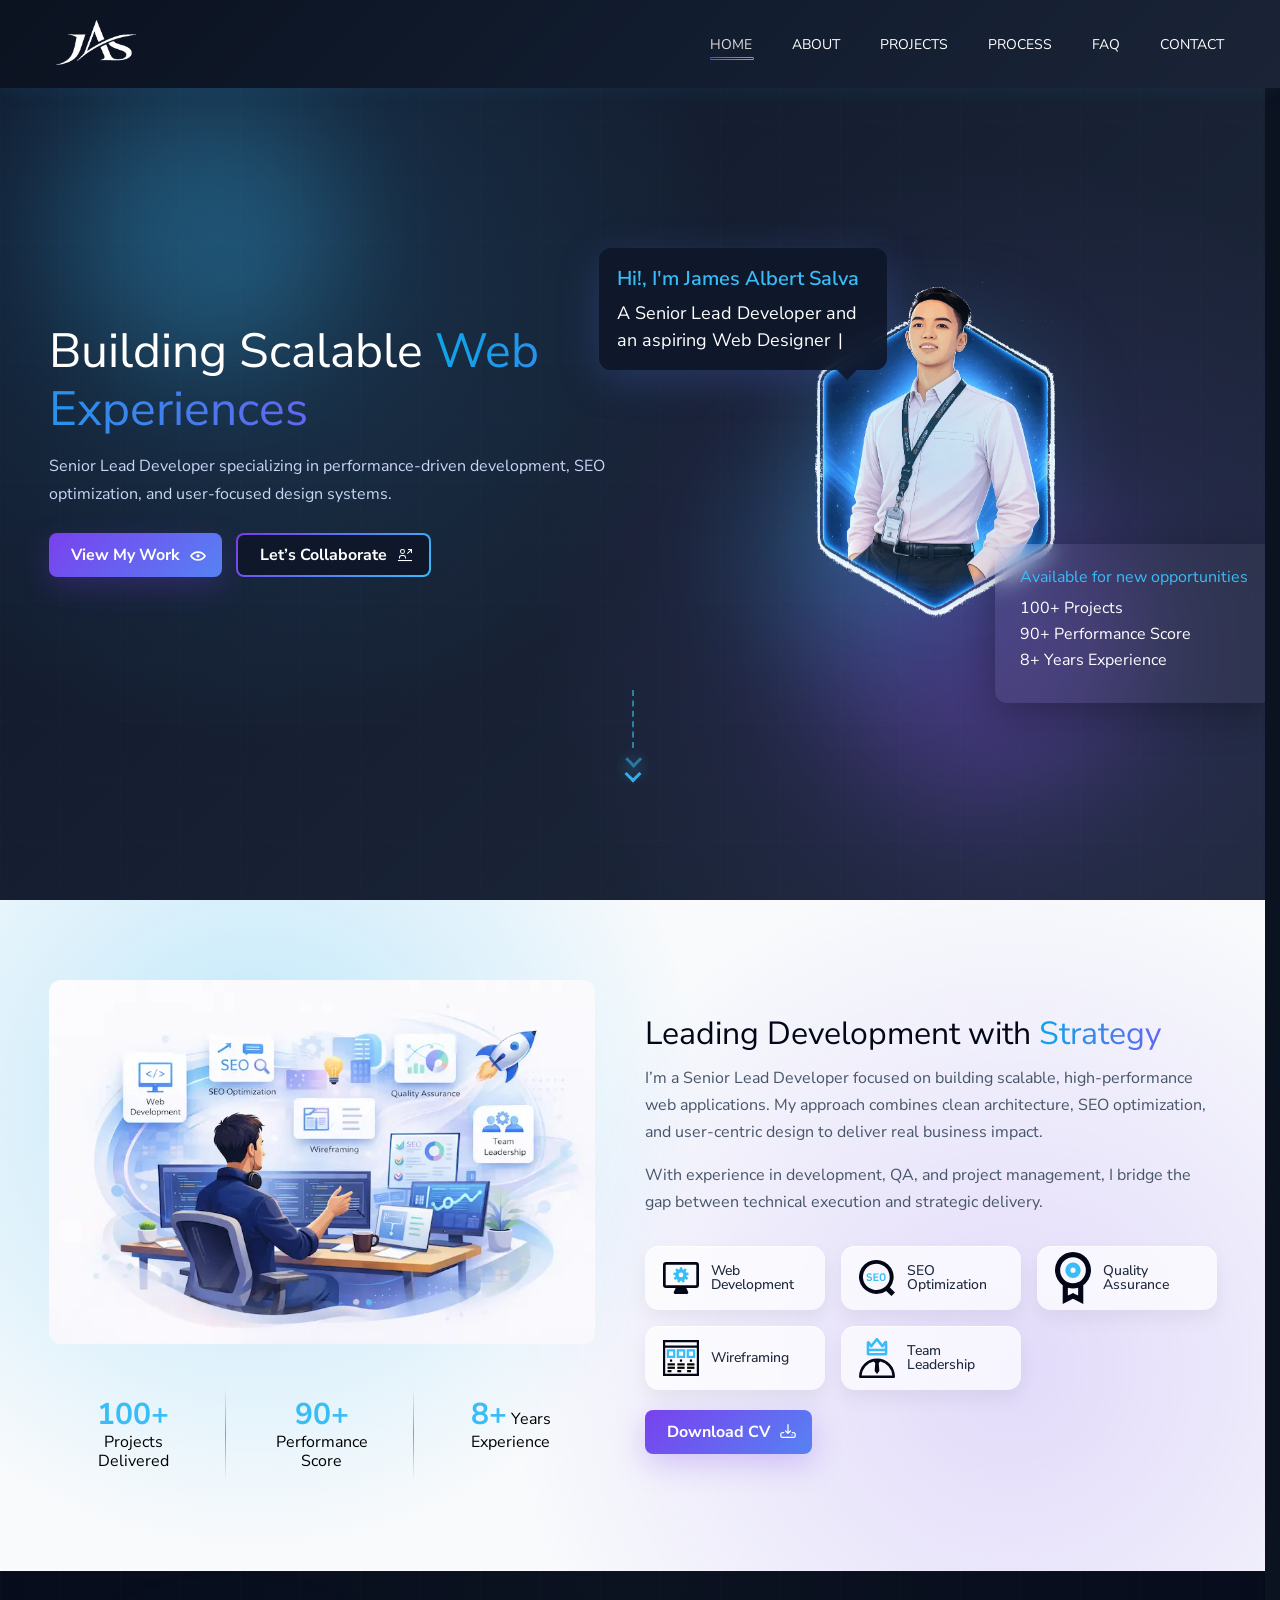
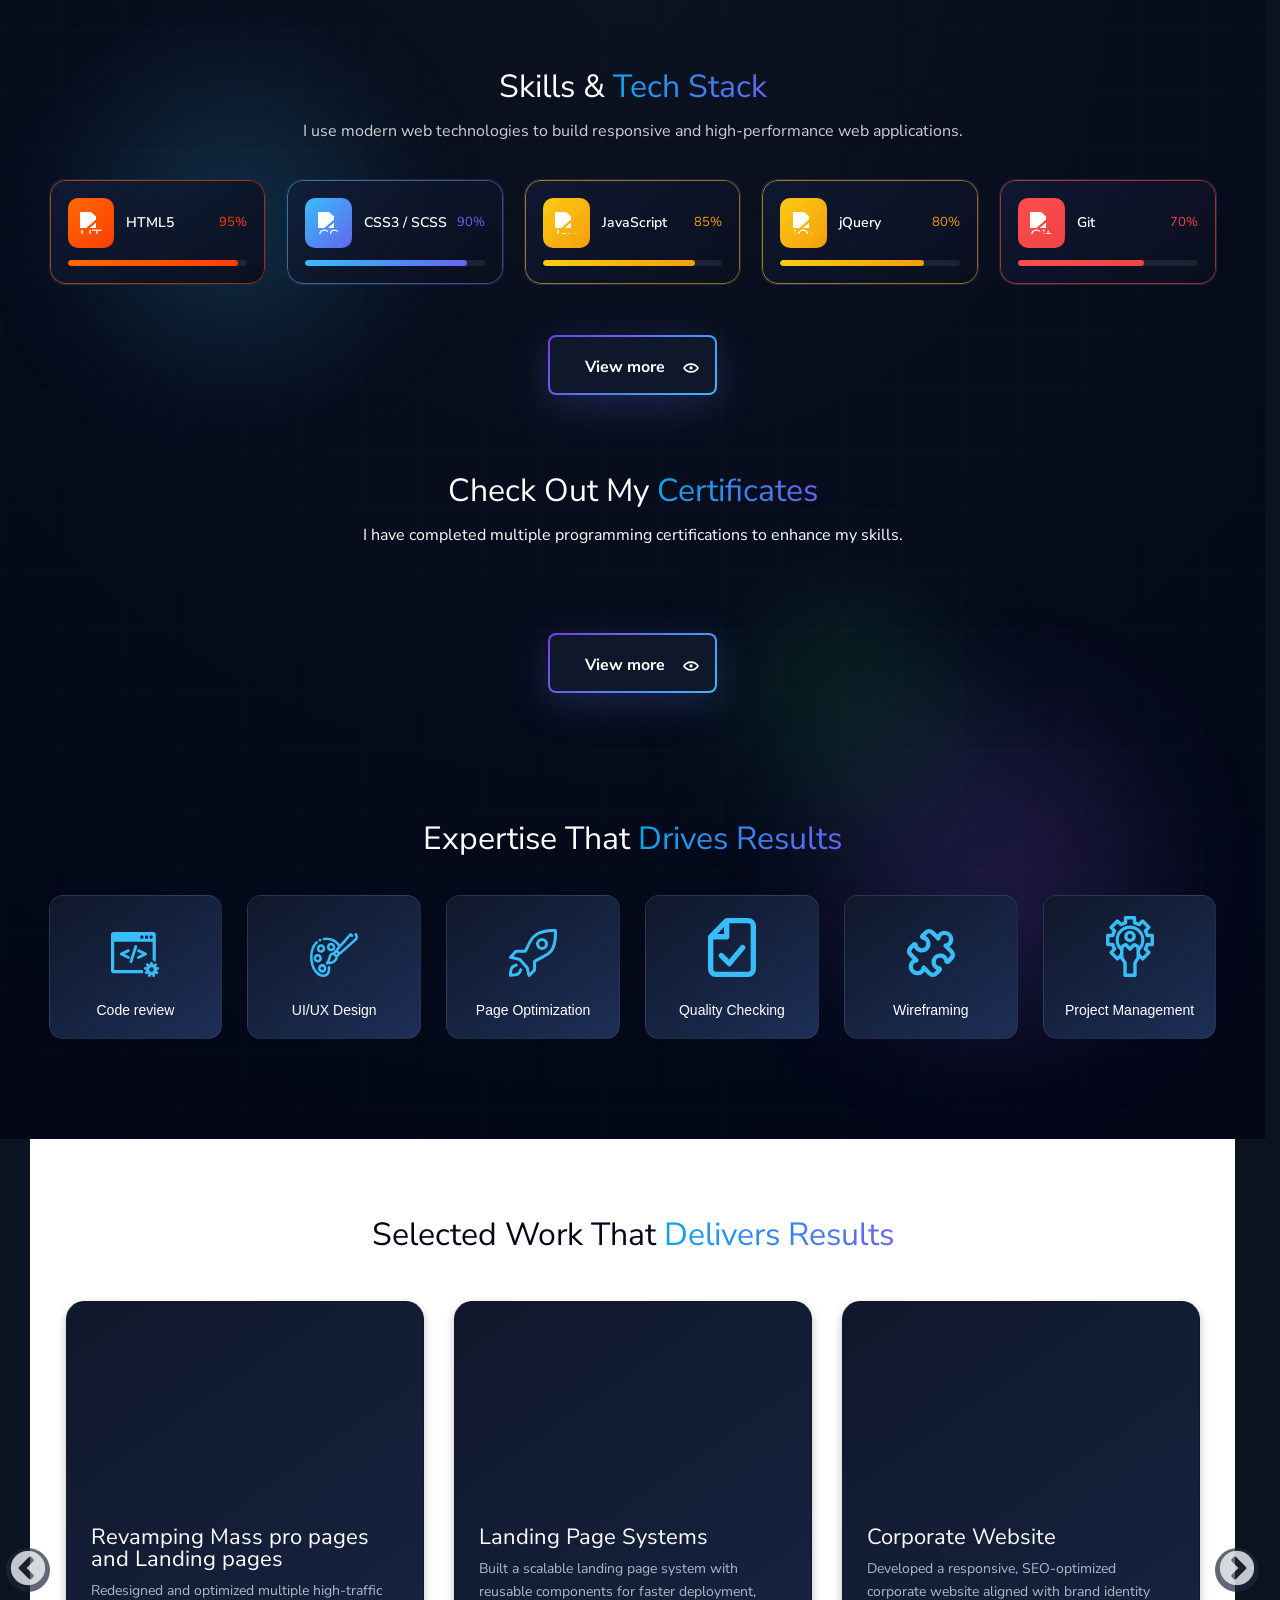
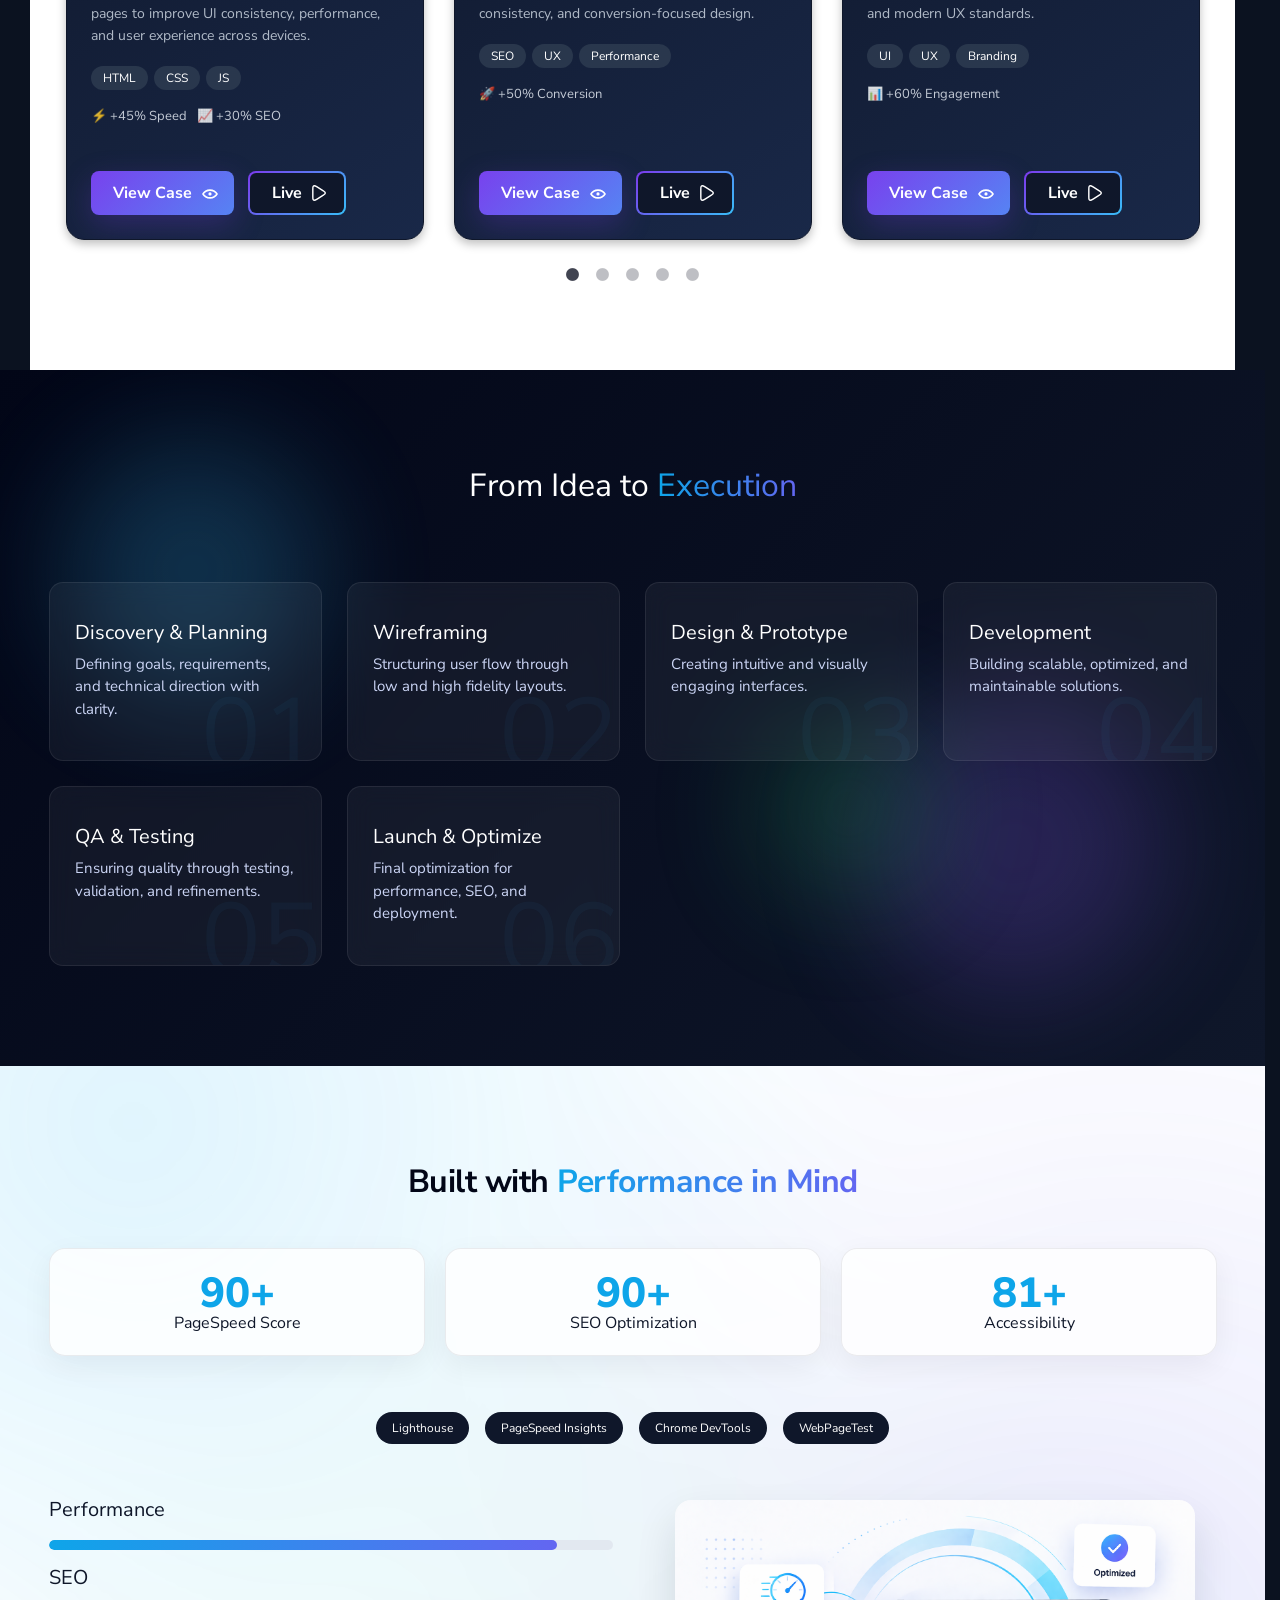
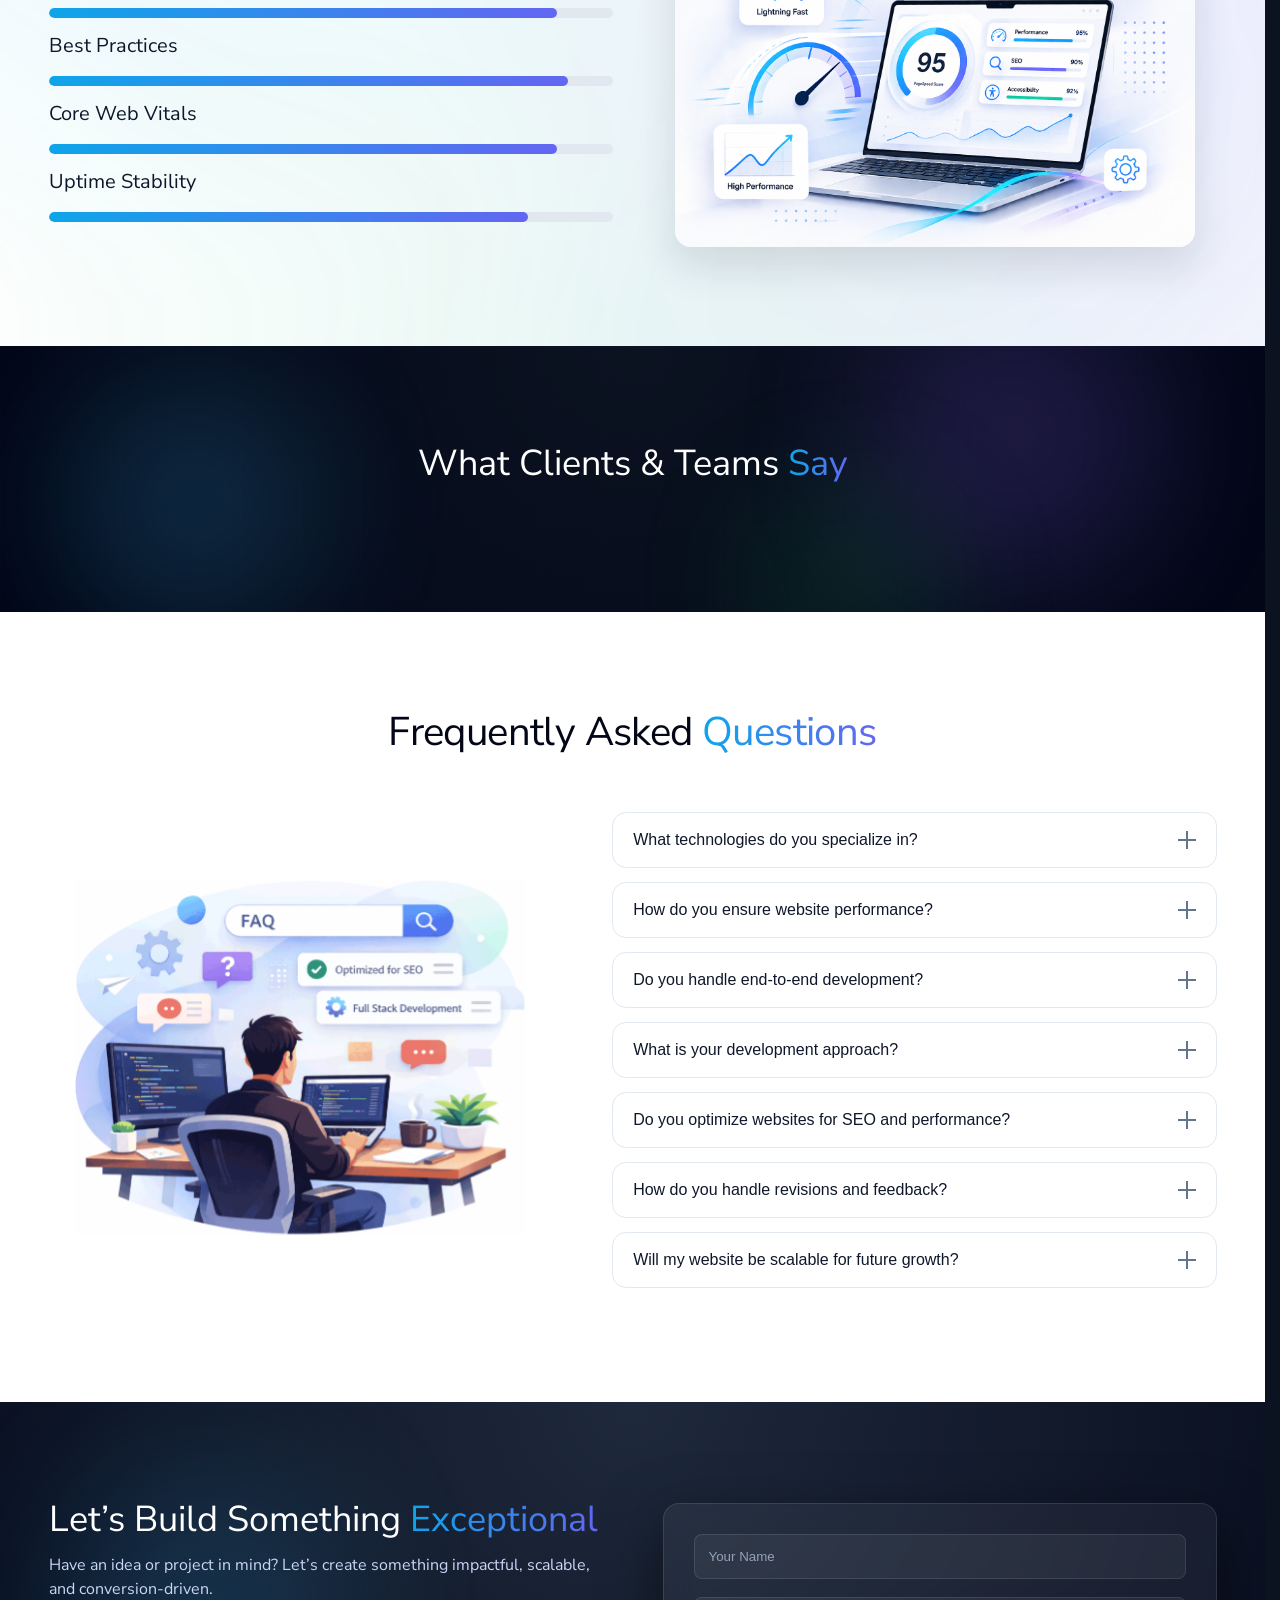
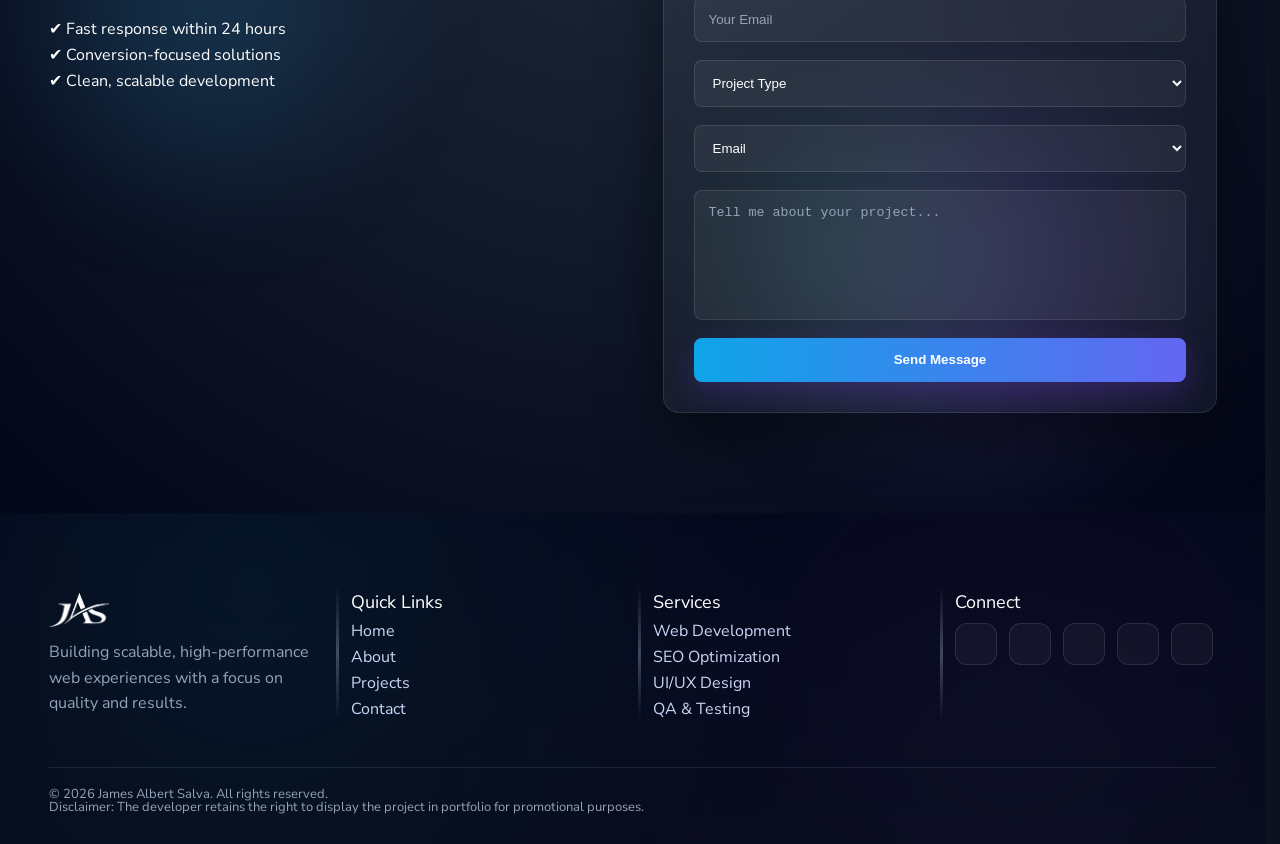
==== commit 5e4eba8d: "update_260514_03 optimize" ====
--- a/root/index.html
+++ b/root/index.html
@@ -301,118 +301,10 @@
                             </p>
                         </div>
 
-                        <div class="c-certificates__grid">
-                            <article class="c-certificates__card js-cert-card"
-                                data-image="certificates/img_html_certificate.jpg"
-                                data-title="HTML Essentials certificate">
-
-                                <div class="c-certificates__media">
-                                    <img src="certificates/img_html_certificate.jpg"
-                                        alt="HTML Essentials certificate"
-                                        loading="lazy"
-                                        width="400"
-                                        height="260">
-
-                                    <span class="c-certificates__badge">Verified</span>
-
-                                    <div class="c-certificates__overlay">
-                                        <span class="c-certificates__cta">View Certificate</span>
-                                    </div>
-                                </div>
-
-                                <div class="c-certificates__content">
-                                    <h3 class="c-certificates__name">HTML Essentials</h3>
-                                    <span class="c-certificates__org">Cisco Network Academy</span>
-                                    <span class="c-certificates__meta">Issued May 2026</span>
-
-                                    <p class="c-certificates__desc-text">
-                                        Learned semantic HTML, accessibility basics, and modern page structuring techniques.
-                                    </p>
-
-                                    <!-- ✅ NEW: skills/tags -->
-                                    <div class="c-certificates__tags">
-                                        <span>HTML5</span>
-                                        <span>Accessibility</span>
-                                        <span>Web Structure</span>
-                                    </div>
-                                </div>
-                            </article>
-
-                            <article class="c-certificates__card js-cert-card"
-                                data-image="certificates/img_css_certificate.jpg"
-                                data-title="CSS Essentials certificate">
-
-                                <div class="c-certificates__media">
-                                    <img src="certificates/img_css_certificate.jpg"
-                                        alt="CSS Essentials certificate"
-                                        loading="lazy"
-                                        width="400"
-                                        height="260">
-
-                                    <span class="c-certificates__badge">Verified</span>
-
-                                    <div class="c-certificates__overlay">
-                                        <span class="c-certificates__cta">View Certificate</span>
-                                    </div>
-                                </div>
-
-                                <div class="c-certificates__content">
-
-                                    <h3 class="c-certificates__name">CSS Essentials</h3>
-                                    <span class="c-certificates__org">Cisco Network Academy</span>
-                                    <span class="c-certificates__meta">Issued May 2026</span>
-
-                                    <p class="c-certificates__desc-text">
-                                        Focused on modern CSS techniques including layouts, flexbox, grid systems, and responsive design.
-                                    </p>
-
-                                    <div class="c-certificates__tags">
-                                        <span>CSS3</span>
-                                        <span>Responsive</span>
-                                        <span>Web design</span>
-                                    </div>
-                                </div>
-                            </article>
-
-                            <article class="c-certificates__card js-cert-card"
-                                data-image="certificates/img_ai_certificate.jpg"
-                                data-title="Apply AI Analyze Customer Reviews certificate">
-
-                                <div class="c-certificates__media">
-                                    <img src="certificates/img_ai_certificate.jpg"
-                                        alt="Apply AI Analyze Customer Reviews certificate"
-                                        loading="lazy"
-                                        width="400"
-                                        height="260">
-
-                                    <span class="c-certificates__badge">Verified</span>
-
-                                    <div class="c-certificates__overlay">
-                                        <span class="c-certificates__cta">View Certificate</span>
-                                    </div>
-                                </div>
-
-                                <div class="c-certificates__content">
-
-                                    <h3 class="c-certificates__name">Apply AI Analyze Customer Reviews</h3>
-                                    <span class="c-certificates__org">Cisco Network Academy</span>
-                                    <span class="c-certificates__meta">Issued May 2026</span>
-
-                                    <p class="c-certificates__desc-text">
-                                        Applied AI techniques to extract insights from customer feedback, including sentiment analysis and data interpretation.
-                                    </p>
-
-                                    <div class="c-certificates__tags">
-                                        <span>AI</span>
-                                        <span>Data Analysis</span>
-                                        <span>Automation</span>
-                                    </div>
-
-                                </div>
-
-                            </article>
-
+                        <div class="c-certificates__grid" id="js-certificates-grid">
+                            <!-- ✅ JS will inject certificates here -->
                         </div>
+
                     </div>
 
                     <div class="c-certificates__btn">
--- a/root/css/index.css
+++ b/root/css/index.css
@@ -1,2205 +1 @@
-.c-about,.c-about__inner,.c-about__stat,.c-process,.c-projects__slider,.c-skill,body {
-    position: relative
-}
-
-body {
-    z-index: 0
-}
-
-.c-about__skills,.c-about__stats {
-    margin-top: 30px
-}
-
-.c-about.is-visible,.c-about.is-visible .c-about__actions,.c-about.is-visible .c-about__content,.c-about.is-visible .c-about__image,.c-about.is-visible .c-about__profile,.c-about.is-visible .c-about__skills,.c-about.is-visible .c-about__stats,.c-about.is-visible .c-about__text,.c-about.is-visible .c-about__title {
-    opacity: 1;
-    transform: translateY(0)
-}
-
-.c-about__inner,.js-testimonials-slider .slick-slide {
-    box-sizing: border-box
-}
-
-.c-faq__item.is-open .c-faq__question::before,.c-faq__item:hover .c-faq__question::before {
-    width: 4px
-}
-
-.c-about {
-    overflow: hidden;
-    background: #f8fafc;
-    transition: opacity .6s,transform .6s
-}
-
-.c-about__skill-card,.c-about__stat {
-    transition: .3s;
-    backdrop-filter: blur(10px)
-}
-
-.c-about__inner {
-    display: grid;
-    z-index: 2;
-    width: 100%;
-    grid-template-columns: 1fr 1fr;
-    gap: 50px;
-    align-items: center
-}
-
-.c-about__image img {
-    width: 100%;
-    border-radius: var(--radius-md);
-    animation: 6s ease-in-out infinite aboutFloat;
-    will-change: transform
-}
-
-.c-skill__icon img,.c-skill__icon svg {
-    width: 22px;
-    height: 22px
-}
-
-.c-about__title {
-    margin-bottom: 15px;
-    font-size: var(--fs-32)
-}
-
-.c-about__highlight,.c-contact__highlight,.c-expertise__highlight,.c-faq__highlight,.c-performance__highlight,.c-process__highlight,.c-projects__highlight,.c-testimonials__highlight {
-    color: var(--primary)
-}
-
-.c-about__text {
-    margin-bottom: 15px;
-    color: #475569;
-    line-height: 1.7
-}
-
-.c-about__stats {
-    display: grid;
-    gap: 20px
-}
-
-.c-about__stat {
-    padding: 20px;
-    border-radius: var(--radius-md);
-    text-align: center;
-    line-height: 1.2
-}
-
-.c-about__stat strong {
-    color: var(--primary);
-    font-size: var(--fs-30);
-    font-weight: 700
-}
-
-.c-about__number {
-    display: block;
-    color: var(--bg-dark);
-    font-size: var(--fs-32);
-    font-weight: 700
-}
-
-.c-about__label {
-    color: #475569;
-    font-size: var(--fs-13)
-}
-
-.c-about__stat:not(:first-child)::before {
-    position: absolute;
-    z-index: 10;
-    background: linear-gradient(to bottom,transparent,#4facfe,transparent);
-    content: ""
-}
-
-.c-about__skills-grid {
-    display: grid;
-    grid-template-columns: repeat(3,minmax(180px,1fr));
-    gap: 16px
-}
-
-.c-about__skill-card {
-    display: flex;
-    padding: 14px 18px;
-    border-radius: 14px;
-    background: rgba(255,255,255,.7);
-    color: #1e293b;
-    font-size: var(--fs-14);
-    font-weight: 500;
-    cursor: default;
-    align-items: center;
-    gap: 12px;
-    box-shadow: 0 8px 20px rgba(0,0,0,.06),inset 0 1px 0 rgba(255,255,255,.6)
-}
-
-.c-about__skill-card:hover {
-    transform: translateY(-3px);
-    box-shadow: 0 10px 40px rgb(80 106 208 / 28%)
-}
-
-.c-about__icon {
-    display: flex;
-    width: 36px;
-    height: 36px;
-    border-radius: 10px;
-    color: #fff;
-    font-size: var(--fs-16);
-    align-items: center;
-    justify-content: center;
-    flex-shrink: 0
-}
-
-.c-about__actions {
-    margin-top: 20px
-}
-
-.c-about__bg {
-    position: absolute;
-    z-index: 0;
-    background: radial-gradient(circle at 20% 30%,rgba(56,189,248,.3),transparent 40%),radial-gradient(circle at 80% 70%,rgba(139,92,246,.2),transparent 45%);
-    inset: 0;
-    animation: 12s ease-in-out infinite aboutGlow;
-    pointer-events: none
-}
-
-.c-about__actions,.c-about__content,.c-about__image,.c-about__profile,.c-about__skills,.c-about__stats,.c-about__text,.c-about__title {
-    opacity: 0;
-    transform: translateY(30px);
-    transition: .7s;
-    will-change: transform,opacity
-}
-
-.c-about.is-visible .c-about__content {
-    transition-delay: .2s
-}
-
-.c-about.is-visible .c-about__image {
-    transition-delay: .3s
-}
-
-.c-about.is-visible .c-about__stats {
-    transition-delay: .4s
-}
-
-.c-about.is-visible .c-about__title {
-    transition-delay: .5s
-}
-
-.c-about.is-visible .c-about__text {
-    transition-delay: .6s
-}
-
-.c-about.is-visible .c-about__skills {
-    transition-delay: .7s
-}
-
-.c-about.is-visible .c-about__actions {
-    transition-delay: .8s
-}
-
-@media only screen and (max-width: 767px) {
-    .c-about {
-        padding:40px 0
-    }
-
-    .c-about__inner {
-        text-align: center;
-        grid-template-columns: 1fr;
-        gap: 40px
-    }
-
-    .c-about__stats {
-        grid-template-columns: 1fr;
-        gap: 10px
-    }
-
-    .c-about__stat:not(:first-child)::before {
-        top: -7%;
-        left: 50%;
-        width: 15%;
-        height: 2%;
-        transform: translateX(-50%)
-    }
-
-    .c-about__image img {
-        animation: none
-    }
-
-    .c-about__bg {
-        opacity: .5
-    }
-}
-
-@media only screen and (min-width: 768px) and (max-width:1023px) {
-    .c-about__inner {
-        text-align:center;
-        grid-template-columns: 1fr
-    }
-
-    .c-about__stats {
-        grid-template-columns: repeat(3,1fr)
-    }
-}
-
-@media print,screen and (min-width: 1024px) {
-    .c-about__stats {
-        grid-template-columns:repeat(3,1fr)
-    }
-}
-
-.c-faq__image img,.c-performance__banner img {
-    animation: 6s ease-in-out infinite aboutFloat
-}
-
-@keyframes aboutGlow {
-    0%,100% {
-        opacity: .6;
-        transform: scale(1)
-    }
-
-    50% {
-        opacity: 1;
-        transform: scale(1.1)
-    }
-}
-
-.c-expertise,.c-testimonials {
-    position: relative;
-    overflow: hidden;
-    background: radial-gradient(circle at top,var(--bg-darker),#020617);
-    color: var(--white)
-}
-
-.c-contact__bg,.c-expertise__bg,.c-process__bg,.c-testimonials__bg {
-    position: absolute;
-    z-index: 0;
-    inset: 0;
-    pointer-events: none
-}
-
-.c-expertise__bg .u-bg-grid {
-    position: absolute;
-    background-image: linear-gradient(rgba(255,255,255,.1) 1px,transparent 1px),linear-gradient(90deg,rgba(255,255,255,.1) 1px,transparent 1px);
-    opacity: .18;
-    inset: 0;
-    background-size: 60px 60px;
-    animation: 6s linear infinite gridMove;
-    will-change: transform
-}
-
-.c-expertise__shape {
-    position: absolute;
-    border-radius: 50%;
-    opacity: .18;
-    filter: blur(70px);
-    animation: 20s ease-in-out infinite floatBlob;
-    will-change: transform
-}
-
-.c-expertise__shape--1 {
-    top: 10%;
-    left: 8%;
-    width: 260px;
-    height: 260px;
-    background: var(--primary)
-}
-
-.c-expertise__shape--2 {
-    right: 10%;
-    bottom: 10%;
-    width: 300px;
-    height: 300px;
-    background: #8b5cf6;
-    animation-duration: 24s
-}
-
-.c-expertise__shape--3 {
-    top: 55%;
-    left: 60%;
-    width: 180px;
-    height: 180px;
-    background: #22c55e;
-    animation-duration: 28s
-}
-
-.c-contact__inner,.c-expertise__inner,.c-faq__inner,.c-process__inner {
-    position: relative;
-    z-index: 2
-}
-
-.c-expertise__title {
-    margin-bottom: 40px;
-    color: var(--white);
-    font-size: var(--fs-32);
-    text-align: center
-}
-
-.c-expertise__grid {
-    display: grid;
-    grid-template-columns: repeat(6,1fr);
-    gap: 25px
-}
-
-@media (max-width: 992px) {
-    .c-expertise__grid {
-        grid-template-columns:repeat(2,1fr)
-    }
-}
-
-@media (max-width: 600px) {
-    .c-about__skills-grid,.c-expertise__grid {
-        grid-template-columns:1fr
-    }
-}
-
-.c-expertise__card {
-    position: relative;
-    overflow: hidden;
-    padding: 20px;
-    border: 1px solid rgba(255,255,255,.08);
-    border-radius: 14px;
-    background: linear-gradient(145deg,var(--bg-dark),#1d2f57);
-    text-align: center;
-    cursor: pointer;
-    opacity: 0;
-    transform: translateY(40px);
-    transition: .35s;
-    transition-delay: var(--delay, 0ms)
-}
-
-.c-expertise__card::before {
-    position: absolute;
-    background: radial-gradient(circle at center,rgba(56,189,248,.25),transparent);
-    content: "";
-    opacity: 0;
-    inset: 0;
-    transition: .4s
-}
-
-.c-expertise__card:hover::before {
-    opacity: 1
-}
-
-.c-expertise__card:hover {
-    transform: translateY(-12px) scale(1.03);
-    box-shadow: 0 20px 40px rgba(0,0,0,.4)
-}
-
-.c-expertise__card.is-visible {
-    opacity: 1;
-    transform: translateY(0);
-    transition: .6s
-}
-
-.c-expertise__icon {
-    margin-bottom: 10px;
-    font-size: var(--fs-65);
-    transition: transform .3s
-}
-
-.c-expertise__card-title {
-    display: block;
-    color: var(--white);
-    /* letter-spacing: .5px; */
-}
-
-.c-expertise__card:hover .c-expertise__icon {
-    transform: scale(1.2) rotate(5deg)
-}
-
-.c-expertise__btn {
-    display: flex;
-    margin: 50px 0 0
-}
-
-.c-expertise-modal {
-    display: flex;
-    position: fixed;
-    z-index: 9999;
-    background: rgba(0,0,0,.75);
-    opacity: 0;
-    inset: 0;
-    align-items: center;
-    justify-content: center;
-    visibility: hidden;
-    transform: scale(1.02);
-    backdrop-filter: blur(10px);
-    transition: .25s
-}
-
-.c-expertise-modal.is-active {
-    opacity: 1;
-    visibility: visible;
-    transform: scale(1)
-}
-
-.c-expertise-modal__content {
-    width: min(90vw,520px);
-    min-height: 320px;
-    padding: 40px 30px;
-    border: 1px solid rgba(255,255,255,.08);
-    border-radius: 18px;
-    background: #fff;
-    text-align: center;
-    box-shadow: 0 30px 80px rgba(0,0,0,.6)
-}
-
-.c-expertise-modal__icon {
-    margin-bottom: 12px;
-    font-size: var(--fs-46);
-    animation: .3s popIn
-}
-
-.c-expertise-modal__title {
-    margin-bottom: 20px;
-    font-size: var(--fs-24)
-}
-
-.c-expertise-modal__text {
-    font-size: var(--fs-16);
-    text-align: justify;
-    line-height: 1.6;
-    opacity: .85
-}
-
-.c-expertise-modal__btn {
-    margin-top: 20px;
-    padding: 10px 18px;
-    border: none;
-    border-radius: 8px;
-    background: var(--primary);
-    font-weight: 600;
-    cursor: pointer;
-    transition: transform .2s
-}
-
-.c-expertise-modal__btn:hover {
-    transform: translateY(-2px)
-}
-
-@keyframes popIn {
-    from {
-        opacity: 0;
-        transform: scale(.6)
-    }
-
-    to {
-        opacity: 1;
-        transform: scale(1)
-    }
-}
-
-@media print,screen and (min-width: 768px) {
-    .c-about {
-        padding:80px 20px
-    }
-
-    .c-about__stat:not(:first-child)::before {
-        top: 10%;
-        left: -13px;
-        width: 1px;
-        height: 80%
-    }
-
-    .c-expertise {
-        padding: 100px 20px
-    }
-
-    .c-expertise__card {
-        padding: 20px
-    }
-
-    .c-expertise__card-title {
-        font-size: var(--fs-14);
-    }
-}
-
-.c-skills__grid {
-    display: -ms-grid;
-    display: grid;
-    margin-top: 40px;
-    grid-template-columns: repeat(auto-fit,minmax(179px,1fr));
-    gap: 20px
-}
-
-.c-skill {
-    overflow: hidden;
-    padding: 18px;
-    border: 1px solid rgba(255,255,255,.08);
-    border-radius: 16px;
-    background: -o-linear-gradient(305deg,rgba(20,30,60,.65),rgba(10,15,30,.95));
-    background: linear-gradient(145deg,rgba(20,30,60,.65),rgba(10,15,30,.95));
-    -webkit-backdrop-filter: blur(12px);
-    backdrop-filter: blur(12px);
-    -webkit-transition: .35s;
-    -o-transition: .35s;
-    transition: .35s
-}
-
-.c-skill::after {
-    position: absolute;
-    padding: 1px;
-    border-radius: inherit;
-    background: -o-linear-gradient(330deg,var(--c1),var(--c2));
-    background: linear-gradient(120deg,var(--c1),var(--c2));
-    content: "";
-    opacity: .6;
-    inset: 0;
-    -webkit-mask: -webkit-gradient(linear,left top,left bottom,color-stop(0,#000)) content-box,-webkit-gradient(linear,left top,left bottom,color-stop(0,#000));
-    -webkit-mask: linear-gradient(#000 0 0) content-box,linear-gradient(#000 0 0);
-    -webkit-mask-composite: xor;
-    mask-composite: exclude
-}
-
-.c-skill:hover {
-    -webkit-transform: translateY(-6px);
-    -ms-transform: translateY(-6px);
-    transform: translateY(-6px);
-    -webkit-box-shadow: 0 15px 40px rgba(0,0,0,.45);
-    box-shadow: 0 15px 40px rgba(0,0,0,.45)
-}
-
-.c-certificates__title,.c-skills__title {
-    margin-bottom: 20px;
-    color: #fff;
-    font-size: 32px;
-    text-align: center
-}
-
-.c-skills__desc {
-    margin-top: 10px;
-    text-align: center;
-    opacity: .8
-}
-
-.c-skill__header {
-    display: -webkit-box;
-    display: -ms-flexbox;
-    display: flex;
-    margin-bottom: 12px;
-    -webkit-box-align: center;
-    -ms-flex-align: center;
-    align-items: center;
-    gap: 12px
-}
-
-.c-skill__icon {
-    display: -ms-grid;
-    display: grid;
-    width: 65px;
-    height: 50px;
-    padding: 5px;
-    border-radius: 10px;
-    background: -o-linear-gradient(315deg,var(--c1),var(--c2));
-    background: linear-gradient(135deg,var(--c1),var(--c2));
-    place-items: center
-}
-
-.c-skill__info {
-    display: -webkit-box;
-    display: -ms-flexbox;
-    display: flex;
-    width: 100%;
-    -webkit-box-pack: justify;
-    -ms-flex-pack: justify;
-    justify-content: space-between
-}
-
-.c-skill__name {
-    font-size: 14px;
-    font-weight: 600
-}
-
-.c-skill__percent {
-    color: var(--c2);
-    font-size: 13px
-}
-
-.c-skill__bar {
-    height: 6px;
-    overflow: hidden;
-    border-radius: 999px;
-    background: rgba(255,255,255,.08)
-}
-
-.c-projects__card,.c-projects__item {
-    display: flex;
-    height: 100%
-}
-
-.c-skill__progress {
-    display: block;
-    width: 0;
-    height: 100%;
-    border-radius: inherit;
-    background: -o-linear-gradient(left,var(--c1),var(--c2));
-    background: -webkit-gradient(linear,left top,right top,from(var(--c1)),to(var(--c2)));
-    background: linear-gradient(90deg,var(--c1),var(--c2));
-    -webkit-transition: width 1.2s cubic-bezier(.22,.61,.36,1);
-    -o-transition: width 1.2s cubic-bezier(.22,.61,.36,1);
-    transition: width 1.2s cubic-bezier(.22,.61,.36,1)
-}
-
-.c-skill--html {
-    --c1: #ff6a00;
-    --c2: #ff3d00
-}
-
-.c-skill--css {
-    --c1: #38bdf8;
-    --c2: #6366f1
-}
-
-.c-skill--js {
-    --c1: #facc15;
-    --c2: #f59e0b
-}
-
-.c-skill--jquery {
-    --c1: #38bdf8;
-    --c2: #0ea5e9
-}
-
-.c-skill--git {
-    --c1: #ff4d4d;
-    --c2: #ef4444
-}
-
-.c-skill--php {
-    --c1: #a78bfa;
-    --c2: #6366f1
-}
-
-.c-skill--csharp {
-    --c1: #8b5cf6;
-    --c2: #7c3aed
-}
-
-.c-skill--asp {
-    --c1: #9333ea;
-    --c2: #7e22ce
-}
-
-.c-skill--office {
-    --c1: #f97316;
-    --c2: #ea580c
-}
-
-.c-skill--ps {
-    --c1: #38bdf8;
-    --c2: #0ea5e9
-}
-
-.c-skill--xd {
-    --c1: #ec4899;
-    --c2: #db2777
-}
-
-.c-skill--figma {
-    --c1: #2dd4bf;
-    --c2: #14b8a6
-}
-
-.c-skill--framer {
-    --c1: #3b82f6;
-    --c2: #2563eb
-}
-
-.c-skill--webflow {
-    --c1: #2563eb;
-    --c2: #1d4ed8
-}
-
-.c-skill--adalo {
-    --c1: #facc15;
-    --c2: #eab308
-}
-
-.c-skill--rwd {
-    --c1: #22c55e;
-    --c2: #10b981
-}
-
-.c-skill--bootstrap {
-    --c1: #8b5cf6;
-    --c2: #7c3aed
-}
-
-.c-skill--netlify {
-    --c1: #2dd4bf;
-    --c2: #14b8a6
-}
-
-.c-skill--chatgpt {
-    --c1: #22c55e;
-    --c2: #4ade80
-}
-
-.c-skill--clickup {
-    --c1: #a855f7;
-    --c2: #ec4899
-}
-
-.c-skill--adalo .c-skill__icon img {
-    -webkit-filter: brightness(1) invert(0);
-    filter: brightness(1) invert(0)
-}
-
-.c-skill__icon img {
-    -webkit-filter: brightness(0) invert(1);
-    filter: brightness(0) invert(1)
-}
-
-.c-projects {
-    background: #fff;
-    color: var(--white)
-}
-
-.c-projects__title {
-    font-size: var(--fs-32);
-    text-align: center
-}
-
-.c-projects__slider .slick-slide {
-    display: flex!important;
-    height: auto
-}
-
-.c-projects__slider .slick-track {
-    display: flex!important;
-    align-items: stretch
-}
-
-.c-projects__slider .slick-list {
-    margin: 0 -15px
-}
-
-.slick-next:focus,.slick-next:hover,.slick-prev:focus,.slick-prev:hover {
-    background: var(--primary);
-    outline: 0
-}
-
-.c-projects__slider .slick-dots li button:before {
-    color: #020617;
-    font-size: var(--fs-15)
-}
-
-.c-projects__slider .slick-dots li.slick-active button:before {
-    color: #020617
-}
-
-.c-projects__card {
-    width: 100%;
-    overflow: hidden;
-    border: 1px solid var(--bg-dark);
-    border-radius: 18px;
-    background: linear-gradient(145deg,var(--bg-dark),#192848);
-    flex-direction: column;
-    box-shadow: 0 4px 10px rgba(0,0,0,.25);
-    transition: transform .4s,box-shadow .4s
-}
-
-.c-projects__card:hover {
-    transform: translateY(-6px);
-    box-shadow: 0 12px 20px rgba(0,0,0,.4)
-}
-
-.c-projects__image {
-    width: 100%;
-    aspect-ratio: 16/9;
-    object-fit: cover;
-    transform: scale(1.02);
-    transition: transform .6s;
-    aspect-ratio: 16/9;
-    object-fit: cover
-}
-
-.c-projects__card:hover .c-projects__image {
-    transform: scale(1.08)
-}
-
-.c-projects__content {
-    display: flex;
-    padding: 24px;
-    flex-direction: column;
-    flex-grow: 1
-}
-
-.c-projects__name {
-    margin-bottom: 10px;
-    font-size: var(--fs-22)
-}
-
-.c-projects__desc {
-    display: -webkit-box;
-    overflow: hidden;
-    margin-bottom: 14px;
-    color: rgba(203,213,225,.85);
-    font-size: var(--fs-14);
-    line-height: 1.6;
-    -webkit-line-clamp: 3;
-    -webkit-box-orient: vertical
-}
-
-.c-projects__actions {
-    margin-top: auto
-}
-
-.c-projects__tags span {
-    display: inline-block;
-    margin: 4px 6px 0 0;
-    padding: 6px 12px;
-    border-radius: 999px;
-    background: rgba(51,65,85,.7);
-    font-size: var(--fs-12)
-}
-
-.c-projects__metrics {
-    margin: 10px 10px 20px 0
-}
-
-.c-projects__metrics span {
-    display: inline-block;
-    margin: 10px 10px 0 0;
-    color: rgba(226,232,240,.85);
-    font-size: var(--fs-13)
-}
-
-.slick-list {
-    padding: 20px 0!important
-}
-
-.c-expertise__block {
-    margin: 50px 0 0
-}
-
-@media only screen and (max-width: 767px) {
-    .c-expertise {
-        padding:50px 0
-    }
-
-    .c-expertise__card {
-        padding: 12px
-    }
-
-    .c-expertise__card-title {
-        font-size: var(--fs-18)
-    }
-
-    .c-expertise__btn {
-        padding: 0 10px
-    }
-
-    .c-projects {
-        padding: 40px 0
-    }
-
-    .c-projects__title {
-        margin-bottom: 15px
-    }
-
-    .c-projects__slider .slick-slide {
-        padding: 0 30px
-    }
-
-    .slick-next:before,.slick-prev:before {
-        font-size: var(--fs-20)
-    }
-
-    .c-projects__actions a:nth-child(2) {
-        margin-top: 20px
-    }
-}
-
-@media print,screen and (min-width: 768px) {
-    .c-projects {
-        padding:80px 20px
-    }
-
-    .c-projects__title {
-        margin-bottom: 30px
-    }
-
-    .c-projects__slider .slick-slide {
-        padding: 0 15px
-    }
-
-    .slick-next:before,.slick-prev:before {
-        font-size: var(--fs-40)
-    }
-
-    .c-contact,.c-faq,.c-performance,.c-process,.c-testimonials {
-        padding: 100px 20px
-    }
-
-    .c-process__title {
-        margin-bottom: 60px
-    }
-
-    .c-performance__metric {
-        padding: 24px
-    }
-
-    .c-performance__metrics,.c-performance__tools {
-        margin-bottom: 50px
-    }
-
-    .js-testimonials-slider .slick-slide {
-        padding: 20px
-    }
-
-    .js-testimonials-slider .slick-dots {
-        bottom: -50px
-    }
-
-    .c-testimonials__quote {
-        margin-bottom: 30px;
-        padding-left: 40px;
-        font-size: var(--fs-24)
-    }
-}
-
-@media only screen and (min-width: 768px) and (max-width:1200px) {
-    .c-projects {
-        margin:0 50px!important;
-        padding: 80px 60px
-    }
-
-    .c-projects__actions {
-        display: flex;
-        flex-direction: column;
-        flex-wrap: wrap
-    }
-
-    .c-projects__actions a:nth-child(2) {
-        margin-top: 20px;
-        margin-left: 0
-    }
-}
-
-@media only screen and (min-width: 1201px) and (max-width:1400px) {
-    .c-projects {
-        margin:0 30px!important
-    }
-}
-
-.c-process {
-    overflow: hidden;
-    background: linear-gradient(135deg,#020617,var(--bg-dark));
-    color: var(--white)
-}
-
-.c-process__grid {
-    position: absolute;
-    background-image: linear-gradient(rgba(255,255,255,.04) 1px,transparent 1px),linear-gradient(90deg,rgba(255,255,255,.04) 1px,transparent 1px);
-    opacity: .25;
-    inset: 0;
-    background-size: 60px 60px;
-    animation: 5s linear infinite gridMove;
-    will-change: transform
-}
-
-.c-process__shape {
-    position: absolute;
-    border-radius: 50%;
-    opacity: .22;
-    filter: blur(60px);
-    animation: 16s ease-in-out infinite floatBlob;
-    will-change: transform
-}
-
-.c-process__shape--1 {
-    top: 10%;
-    left: 5%;
-    width: 260px;
-    height: 260px;
-    background: var(--primary)
-}
-
-.c-process__shape--2 {
-    right: 8%;
-    bottom: 10%;
-    width: 300px;
-    height: 300px;
-    background: #8b5cf6;
-    animation-duration: 20s
-}
-
-.c-process__shape--3 {
-    top: 50%;
-    left: 60%;
-    width: 180px;
-    height: 180px;
-    background: #22c55e;
-    animation-duration: 22s
-}
-
-.c-process__title {
-    position: relative;
-    z-index: 2;
-    margin-bottom: 60px;
-    color: var(--white);
-    font-size: 32px;
-    text-align: center
-}
-
-.c-performance__bar p,.c-process__card-title {
-    font-size: var(--fs-20)
-}
-
-.c-process__grid-content {
-    display: grid;
-    position: relative;
-    z-index: 2;
-    padding-top: 20px;
-    grid-template-columns: repeat(auto-fit,minmax(260px,1fr));
-    gap: 25px
-}
-
-.c-process__card {
-    position: relative;
-    overflow: hidden;
-    padding: 40px 25px;
-    border: 1px solid rgba(255,255,255,.08);
-    border-radius: 14px;
-    background: rgba(255,255,255,.05);
-    opacity: 0;
-    backdrop-filter: var(--blur-md);
-    transform: translateY(40px);
-    transition: .35s
-}
-
-.c-performance__bar,.c-performance__metric {
-    transform: translateY(20px);
-    will-change: opacity,transform
-}
-
-.c-process__card::before {
-    position: absolute;
-    background: linear-gradient(120deg,transparent,rgba(56,189,248,.18));
-    content: "";
-    opacity: 0;
-    inset: 0;
-    transition: .35s
-}
-
-.c-process__card:hover::before {
-    opacity: 1
-}
-
-.c-process__card>* {
-    position: relative;
-    z-index: 1
-}
-
-.c-process__card:hover {
-    transform: translateY(-10px) scale(1.02);
-    box-shadow: 0 15px 40px rgba(0,0,0,.3)
-}
-
-.c-process__card-title {
-    margin-bottom: 10px
-}
-
-.c-process__text {
-    color: #cbd5f5;
-    font-size: var(--fs-15);
-    line-height: 1.5
-}
-
-.c-process__step {
-    position: absolute;
-    right: 0;
-    bottom: -25px;
-    color: rgba(56,189,248,.18);
-    font-size: 100px;
-    opacity: .25;
-    pointer-events: none
-}
-
-.c-process__card.is-visible {
-    opacity: 1;
-    transform: translateY(0);
-    transition: .6s
-}
-
-@keyframes gridMove {
-    from {
-        transform: translateY(0)
-    }
-
-    to {
-        transform: translateY(60px)
-    }
-}
-
-@keyframes floatBlob {
-    0%,100% {
-        transform: translateY(0)
-    }
-
-    50% {
-        transform: translateY(-18px)
-    }
-}
-
-.c-faq,.c-performance {
-    position: relative;
-    overflow: hidden;
-    background: #fff;
-    color: var(--bg-dark)
-}
-
-.c-performance__bg {
-    position: absolute;
-    z-index: 0;
-    background: radial-gradient(circle at 20% 20%,rgba(56,189,248,.18),transparent 45%),radial-gradient(circle at 80% 60%,rgba(99,102,241,.14),transparent 50%),radial-gradient(circle at 50% 90%,rgba(16,185,129,.1),transparent 55%);
-    opacity: .9;
-    filter: blur(60px);
-    inset: -200px;
-    pointer-events: none;
-    animation: 14s ease-in-out infinite alternate floatGlowLight
-}
-
-@keyframes floatGlowLight {
-    0% {
-        transform: translate3d(0,0,0) scale(1)
-    }
-
-    100% {
-        transform: translate3d(0,-25px,0) scale(1.05)
-    }
-}
-
-.c-performance__inner {
-    position: relative;
-    z-index: 1;
-    text-align: center
-}
-
-.c-performance__title {
-    margin-bottom: 50px;
-    font-size: var(--fs-32);
-    font-weight: 700;
-    letter-spacing: -.5px
-}
-
-.c-performance__metrics {
-    display: grid;
-    margin-bottom: 50px;
-    grid-template-columns: repeat(3,1fr);
-    gap: 20px
-}
-
-.c-performance__metric {
-    border: 1px solid rgba(15,23,42,.08);
-    border-radius: 16px;
-    background: rgba(255,255,255,.8);
-    opacity: 0;
-    box-shadow: 0 10px 30px rgba(15,23,42,.06);
-    transition: opacity .6s,transform .6s,box-shadow .3s;
-    transition-delay: var(--delay, 0ms)
-}
-
-.c-performance__metric:hover {
-    transform: translateY(-6px);
-    box-shadow: 0 20px 40px rgba(15,23,42,.12)
-}
-
-.c-performance__metric.is-visible {
-    opacity: 1;
-    transform: translateY(0)
-}
-
-.c-performance__number {
-    display: block;
-    color: #0ea5e9;
-    font-size: 42px;
-    font-weight: 800
-}
-
-.c-performance__tool {
-    display: inline-block;
-    margin: 6px;
-    padding: 10px 16px;
-    border-radius: 999px;
-    background: var(--bg-dark);
-    color: var(--white);
-    font-size: var(--fs-12);
-    transition: transform .3s,background .3s
-}
-
-.c-performance__tool:hover {
-    background: #22a2f7;
-    transform: scale(1.05)
-}
-
-.c-performance__row {
-    display: flex;
-    margin-top: 20px;
-    gap: 40px;
-    align-items: flex-start
-}
-
-.c-performance__bars {
-    text-align: left;
-    flex: 1 1 50%
-}
-
-.c-performance__banner {
-    display: flex;
-    flex: 1 1 50%;
-    justify-content: center;
-    align-items: center
-}
-
-.c-performance__bar {
-    margin-bottom: 18px;
-    text-align: left;
-    opacity: 0;
-    transition: opacity .6s,transform .6s;
-    transition-delay: var(--delay, 0ms)
-}
-
-.c-about__bg,.c-contact__image img,.c-contact__shape,.c-faq__image img,.c-hero__image,.c-testimonials__shape,.u-bg-blob {
-    will-change: transform
-}
-
-.c-performance__bar.is-visible {
-    opacity: 1;
-    transform: translateY(0)
-}
-
-.c-performance__bar-track {
-    width: 100%;
-    height: 10px;
-    overflow: hidden;
-    margin-top: 20px;
-    border-radius: 999px;
-    background: #e2e8f0
-}
-
-.c-performance__bar-fill {
-    position: relative;
-    width: 0;
-    height: 100%;
-    border-radius: inherit;
-    background: linear-gradient(90deg,#0ea5e9,var(--secondary));
-    transition: width 1.4s cubic-bezier(.25,1,.5,1)
-}
-
-.c-performance__bar-fill::after {
-    position: absolute;
-    top: 0;
-    left: -50%;
-    width: 50%;
-    height: 100%;
-    background: rgba(255,255,255,.4);
-    content: "";
-    transform: skewX(-20deg);
-    animation: 1.8s infinite shimmer
-}
-
-@keyframes shimmer {
-    0% {
-        left: -50%
-    }
-
-    100% {
-        left: 120%
-    }
-}
-
-.c-performance__banner img {
-    max-width: 520px;
-    width: 100%;
-    height: auto;
-    border-radius: 16px;
-    object-fit: cover;
-    box-shadow: 0 20px 40px rgba(15,23,42,.12);
-    transition: transform .4s,box-shadow .4s;
-    will-change: transform
-}
-
-.c-performance__banner img:hover {
-    transform: translateY(-6px) scale(1.01);
-    box-shadow: 0 30px 60px rgba(15,23,42,.18)
-}
-
-.c-testimonials__grid {
-    position: absolute;
-    background-image: linear-gradient(rgba(255,255,255,.04) 1px,transparent 1px),linear-gradient(90deg,rgba(255,255,255,.04) 1px,transparent 1px);
-    opacity: .25;
-    inset: 0;
-    background-size: 60px 60px;
-    animation: 6s linear infinite gridMove
-}
-
-.c-faq__item.is-open .c-faq__icon::before,.c-faq__question::before,.c-testimonials__shape--1,.slick-next:hover,.slick-prev:hover {
-    background: var(--primary)
-}
-
-.c-testimonials__shape {
-    position: absolute;
-    border-radius: 50%;
-    opacity: .18;
-    filter: blur(70px);
-    animation: 16s ease-in-out infinite floatBlob
-}
-
-.c-testimonials__shape--1 {
-    top: 10%;
-    left: 5%;
-    width: 260px;
-    height: 260px
-}
-
-.c-testimonials__shape--2 {
-    right: 8%;
-    bottom: 10%;
-    width: 300px;
-    height: 300px;
-    background: #8b5cf6;
-    animation-duration: 20s
-}
-
-.c-testimonials__shape--3 {
-    top: 55%;
-    left: 60%;
-    width: 180px;
-    height: 180px;
-    background: #22c55e;
-    animation-duration: 22s
-}
-
-.c-testimonials__inner {
-    position: relative;
-    z-index: 1;
-    max-width: 1100px;
-    margin: 0 auto
-}
-
-.c-testimonials__title {
-    margin-bottom: 30px;
-    color: var(--white);
-    font-size: var(--fs-36);
-    text-align: center
-}
-
-.c-testimonials__item {
-    height: 100%
-}
-
-.c-testimonials__card {
-    display: flex;
-    min-height: 320px;
-    height: 100%;
-    padding: 40px;
-    border: 1px solid rgba(255,255,255,.08);
-    border-radius: 20px;
-    background: rgba(30,41,59,.6);
-    flex-direction: column;
-    justify-content: space-between;
-    backdrop-filter: var(--blur-md);
-    box-shadow: 0 10px 30px rgba(0,0,0,.4);
-    transition: .3s
-}
-
-.c-testimonials__card:hover {
-    transform: translateY(-6px);
-    box-shadow: 0 20px 50px rgba(0,0,0,.6),0 0 30px rgba(56,189,248,.15)
-}
-
-.c-testimonials__rating {
-    color: #facc15;
-    font-size: 25px;
-    text-align: center
-}
-
-.c-testimonials__quote {
-    position: relative;
-    color: #e2e8f0;
-    line-height: 1.6
-}
-
-.c-testimonials__quote::before {
-    position: absolute;
-    top: -30px;
-    left: -10px;
-    color: rgba(56,189,248,.2);
-    font-size: 130px;
-    line-height: 1;
-    content: "â€œ"
-}
-
-.c-testimonials__author {
-    display: flex;
-    align-items: center;
-    justify-content: center;
-    gap: 15px
-}
-
-.c-testimonials__author img {
-    width: 80px;
-    height: 80px;
-    border: 2px solid rgba(56,189,248,.5);
-    border-radius: 50%;
-    object-fit: cover
-}
-
-.c-testimonials__author strong {
-    display: block
-}
-
-.c-testimonials__author span {
-    display: block;
-    margin-top: 10px;
-    color: #94a3b8
-}
-
-.slick-next,.slick-prev {
-    z-index: 10;
-    width: 44px;
-    height: 44px;
-    border-radius: 50%;
-    background: rgba(30,41,59,.7)
-}
-
-.slick-prev {
-    left: -60px
-}
-
-.slick-next {
-    right: -60px
-}
-
-.slick-dots li button:before {
-    color: #94a3b8
-}
-
-.c-faq__title {
-    margin-bottom: 60px;
-    font-size: var(--fs-40);
-    text-align: center;
-    letter-spacing: -.6px
-}
-
-.c-faq__grid {
-    display: grid;
-    grid-template-columns: 1fr 1.2fr;
-    gap: 60px;
-    align-items: center
-}
-
-.c-faq__image,.c-faq__question {
-    display: flex;
-    position: relative
-}
-
-.c-faq__image {
-    justify-content: center;
-    align-items: center
-}
-
-.c-faq__image img {
-    max-width: 450px;
-    width: 100%
-}
-
-.c-faq__image::before {
-    position: absolute;
-    z-index: -1;
-    width: 320px;
-    height: 320px;
-    border-radius: 50%;
-    background: radial-gradient(circle,rgba(99,102,241,.15),transparent 70%);
-    content: ""
-}
-
-.c-faq__item {
-    margin-bottom: 14px;
-    border: 1px solid #e2e8f0;
-    border-radius: 14px;
-    background: #fff;
-    transition: transform .25s,box-shadow .25s,border-color .25s
-}
-
-.c-faq__item:hover {
-    transform: translateY(-3px);
-    box-shadow: 0 14px 32px rgba(15,23,42,.12)
-}
-
-.c-faq__question {
-    width: 100%;
-    padding: 18px 20px;
-    border: none;
-    background: 0 0;
-    color: var(--bg-dark);
-    font-size: var(--fs-16);
-    font-weight: 500;
-    cursor: pointer;
-    justify-content: space-between;
-    align-items: center;
-    transition: background .3s,color .3s,padding-left .3s
-}
-
-.c-faq__item:hover .c-faq__question {
-    padding-left: 24px;
-    background: rgba(99,102,241,.06);
-    color: var(--primary)
-}
-
-.c-faq__question::before {
-    position: absolute;
-    top: 50%;
-    left: 0;
-    width: 0;
-    height: 60%;
-    border-radius: 4px;
-    content: "";
-    transform: translateY(-50%);
-    transition: width .3s
-}
-
-.c-faq__item.is-open {
-    border-color: rgba(99,102,241,.35);
-    box-shadow: 0 16px 40px rgba(99,102,241,.12)
-}
-
-.c-faq__item.is-open .c-faq__question {
-    padding-left: 26px;
-    background: rgba(99,102,241,.08);
-    color: var(--primary);
-    font-weight: 600
-}
-
-.c-faq__icon {
-    position: relative;
-    width: 18px;
-    height: 18px;
-    flex-shrink: 0
-}
-
-.c-faq__icon::after,.c-faq__icon::before {
-    position: absolute;
-    background: #64748b;
-    content: "";
-    transition: .3s
-}
-
-.c-faq__icon::before {
-    top: 50%;
-    left: 0;
-    width: 100%;
-    height: 2px;
-    transform: translateY(-50%)
-}
-
-.c-faq__icon::after {
-    left: 50%;
-    width: 2px;
-    height: 100%;
-    transform: translateX(-50%)
-}
-
-.c-faq__item.is-open .c-faq__icon::after {
-    opacity: 0;
-    transform: translateX(-50%) rotate(90deg)
-}
-
-.c-faq__answer {
-    display: grid;
-    grid-template-rows: 0fr;
-    transition: grid-template-rows .35s
-}
-
-.c-faq__answer-inner {
-    overflow: hidden;
-    padding: 0 20px;
-    color: #475569;
-    font-size: var(--fs-14);
-    line-height: 1.7;
-    transition: padding .3s
-}
-
-.c-faq__item.is-open .c-faq__answer {
-    grid-template-rows: 1fr
-}
-
-.c-faq__item.is-open .c-faq__answer-inner {
-    padding: 10px 20px 18px
-}
-
-@keyframes aboutFloat {
-    0%,100% {
-        transform: translateY(0)
-    }
-
-    50% {
-        transform: translateY(-8px)
-    }
-}
-
-.c-contact {
-    position: relative;
-    overflow: hidden;
-    background: radial-gradient(circle at top,#1e293b,#020617);
-    color: var(--white)
-}
-
-.c-contact__shape {
-    position: absolute;
-    border-radius: 50%;
-    opacity: .18;
-    filter: blur(80px);
-    animation: 18s ease-in-out infinite floatBlob
-}
-
-.c-contact__shape--1 {
-    top: 10%;
-    left: 5%;
-    width: 280px;
-    height: 280px;
-    background: var(--primary)
-}
-
-.c-contact__shape--2 {
-    right: 10%;
-    bottom: 10%;
-    width: 320px;
-    height: 320px;
-    background: #8b5cf6;
-    animation-duration: 22s
-}
-
-.c-contact__shape--3 {
-    top: 50%;
-    left: 60%;
-    width: 200px;
-    height: 200px;
-    background: #22c55e;
-    animation-duration: 26s
-}
-
-.c-contact__grid {
-    display: grid;
-    grid-template-columns: 1fr 1fr;
-    align-items: center;
-    gap: 60px
-}
-
-.c-contact__title {
-    margin-bottom: 15px;
-    color: var(--white);
-    font-size: var(--fs-36)
-}
-
-.c-contact__desc {
-    margin-bottom: 20px;
-    color: #cbd5f5;
-    line-height: 1.5
-}
-
-.c-contact__benefits li {
-    margin-bottom: 10px;
-    color: var(--white)
-}
-
-.c-contact__image img {
-    display: block;
-    width: 85%;
-    margin: 0 auto;
-    object-fit: contain;
-    animation: 6s ease-in-out infinite contactFloat
-}
-
-.c-contact__form-wrap {
-    padding: 30px;
-    border: 1px solid rgba(255,255,255,.1);
-    border-radius: 16px;
-    background: rgba(255,255,255,.05);
-    backdrop-filter: blur(14px);
-    box-shadow: 0 20px 60px rgba(0,0,0,.5);
-    transition: transform .4s
-}
-
-.c-contact__form-wrap:hover {
-    transform: translateY(-6px)
-}
-
-.c-contact__form {
-    display: flex;
-    flex-direction: column;
-    gap: 18px
-}
-
-.c-contact__input,.c-contact__textarea {
-    padding: 14px;
-    border: 1px solid rgba(255,255,255,.1);
-    border-radius: 8px;
-    background: rgba(255,255,255,.05);
-    color: var(--white);
-    transition: border-color .3s,box-shadow .3s
-}
-
-.c-contact__input option,.c-modal__content {
-    color: var(--black)
-}
-
-.c-contact__input::placeholder,.c-contact__textarea::placeholder {
-    color: #94a3b8
-}
-
-.c-contact__input:focus,.c-contact__textarea:focus {
-    border-color: var(--primary);
-    box-shadow: 0 0 0 2px rgba(56,189,248,.3)
-}
-
-.c-contact__textarea {
-    min-height: 130px;
-    resize: none
-}
-
-.c-contact__btn {
-    padding: 14px;
-    border: none;
-    border-radius: 8px;
-    background: linear-gradient(90deg,#0ea5e9,var(--secondary));
-    font-weight: 600;
-    cursor: pointer;
-    transition: transform .3s,box-shadow .3s
-}
-
-.c-contact__btn:hover {
-    transform: translateY(-2px);
-    box-shadow: 0 10px 25px rgba(99,102,241,.4)
-}
-
-@keyframes contactFloat {
-    0%,100% {
-        transform: translateY(0)
-    }
-
-    50% {
-        transform: translateY(-12px)
-    }
-}
-
-@media only screen and (max-width: 767px) {
-    .c-contact,.c-faq,.c-performance,.c-process,.c-testimonials {
-        padding:50px 0
-    }
-
-    .c-performance__tools,.c-process__title {
-        margin-bottom: 30px
-    }
-
-    .c-performance__metrics {
-        margin-bottom: 30px;
-        grid-template-columns: 1fr
-    }
-
-    .c-performance__row {
-        flex-direction: column;
-        gap: 30px
-    }
-
-    .c-performance__banner,.c-performance__bars {
-        width: 100%;
-        flex: 1 1 100%
-    }
-
-    .c-performance__banner img {
-        max-width: 100%
-    }
-
-    .c-performance__metric {
-        padding: 12px
-    }
-
-    .c-testimonials__title {
-        font-size: 28px
-    }
-
-    .js-testimonials-slider .slick-slide {
-        padding: 20px 10px
-    }
-
-    .c-testimonials__card {
-        padding: 40px 15px
-    }
-
-    .c-testimonials__quote {
-        padding-left: 20px;
-        font-size: var(--fs-16)
-    }
-
-    .slick-next,.slick-prev {
-        width: 26px;
-        height: 26px
-    }
-
-    .slick-prev {
-        left: 0
-    }
-
-    .slick-next {
-        right: 0
-    }
-
-    .c-testimonials__author img {
-        width: 40px;
-        height: 40px
-    }
-
-    .c-faq__grid {
-        grid-template-columns: 1fr;
-        gap: 40px
-    }
-
-    .c-faq__image {
-        order: -1
-    }
-
-    .c-faq__image img {
-        max-width: 320px
-    }
-
-    .c-contact__grid {
-        text-align: center;
-        grid-template-columns: 1fr;
-        gap: 20px
-    }
-
-    .c-contact__image img {
-        max-width: 420px;
-        margin-top: 20px;
-        animation: none
-    }
-}
-
-.c-contact__bg,.c-process__bg {
-    contain: layout paint;
-    -webkit-transform: translateZ(0);
-    transform: translateZ(0)
-}
-
-.c-modal {
-    display: none;
-    position: fixed;
-    z-index: 100;
-    background: rgba(0,0,0,.6);
-    inset: 0;
-    -webkit-box-align: center;
-    -ms-flex-align: center;
-    align-items: center;
-    -webkit-box-pack: center;
-    -ms-flex-pack: center;
-    justify-content: center
-}
-
-.c-modal__content {
-    padding: 50px;
-    border-radius: 10px;
-    background: #fff;
-    text-align: center
-}
-
-.c-modal__content h3 {
-    margin-bottom: 20px;
-    color: var(--black);
-    font-size: var(--fs-30);
-    text-align: center
-}
-
-.c-modal__content p {
-    margin-bottom: 20px;
-    color: #030303;
-    font-size: var(--fs-18);
-    text-align: center
-}
-
-img {
-    max-width: 100%;
-    height: auto
-}
-
-.is-visible {
-    opacity: 1;
-    transform: translateY(0)
-}
-
-[data-animate] {
-    opacity: 0;
-    transform: translateY(20px);
-    transition: opacity .6s,transform .6s
-}
-
-@media (prefers-reduced-motion:reduce) {
-    *,.c-about__bg,.c-about__image img {
-        animation: none!important
-    }
-
-    .c-about__actions,.c-about__content,.c-about__image,.c-about__profile,.c-about__skills,.c-about__stats,.c-about__text,.c-about__title {
-        opacity: 1;
-        transform: none;
-        transition: none
-    }
-
-    * {
-        transition: none!important;
-        scroll-behavior: auto!important
-    }
-}
-
-.c-certificates {
-    padding: 80px 0
-}
-
-.c-certificates__desc {
-    margin-bottom: 40px;
-    text-align: center
-}
-
-.c-certificates__grid {
-    display: grid;
-    grid-template-columns: repeat(auto-fit,minmax(250px,1fr));
-    gap: 24px
-}
-
-.c-certificates__card {
-    position: relative;
-    overflow: hidden;
-    border: 1px solid transparent;
-    border-radius: 14px;
-    background: rgba(255,255,255,.05);
-    background: linear-gradient(#0f172a,#0f172a) padding-box,linear-gradient(135deg,#38bdf8,#6366f1) border-box;
-    cursor: pointer;
-    backdrop-filter: blur(12px);
-    transform-style: preserve-3d;
-    transition: transform .2s,box-shadow .3s;
-    opacity: 0;
-    transform: translateY(40px)
-}
-
-.c-certificates__card:hover {
-    transform: translateY(-8px) scale(1.02);
-    box-shadow: 0 25px 60px rgba(0,0,0,.3)
-}
-
-.c-certificates__card::before {
-    position: absolute;
-    background: radial-gradient(circle at var(--x,50%) var(--y,50%),rgba(56,189,248,.25),transparent 60%);
-    content: "";
-    opacity: 0;
-    inset: 0;
-    transition: opacity .3s
-}
-
-.c-certificates__card:hover::before {
-    opacity: 1
-}
-
-.c-certificates__media {
-    position: relative;
-    aspect-ratio: 4/3
-}
-
-.c-certificates__media img {
-    width: 100%;
-    height: 100%;
-    object-fit: cover
-}
-
-.c-certificates__badge {
-    position: absolute;
-    top: 10px;
-    left: 10px;
-    padding: 4px 8px;
-    border-radius: 20px;
-    background: linear-gradient(135deg,#6aaa3c,#9be15d);
-    color: #000;
-    font-size: 11px;
-    font-weight: 600
-}
-
-.c-certificates__overlay {
-    display: flex;
-    position: absolute;
-    background: rgba(0,0,0,.55);
-    opacity: 0;
-    inset: 0;
-    align-items: center;
-    justify-content: center;
-    transition: opacity .3s
-}
-
-.c-certificates__card:hover .c-certificates__overlay {
-    opacity: 1
-}
-
-.c-certificates__cta {
-    padding: 8px 16px;
-    border-radius: 30px;
-    background: #6366f1;
-    color: #fff
-}
-
-.c-certificates__content {
-    padding: 16px
-}
-
-.c-certificates__name {
-    color: #fff;
-    font-weight: 600
-}
-
-.c-certificates__org {
-    color: #38bdf8;
-    font-size: 14px
-}
-
-.c-certificates__card.is-visible {
-    opacity: 1;
-    transform: translateY(0)
-}
-
-.c-certificates__modal {
-    display: flex;
-    position: fixed;
-    z-index: 99999;
-    opacity: 0;
-    inset: 0;
-    align-items: center;
-    justify-content: center;
-    pointer-events: none;
-    transition: opacity .25s
-}
-
-.c-certificates__modal.is-active {
-    opacity: 1;
-    pointer-events: auto
-}
-
-.c-certificates__modal-overlay {
-    position: absolute;
-    background: rgba(15,23,42,.75);
-    inset: 0;
-    backdrop-filter: blur(8px);
-    z-index: 1
-}
-
-.c-certificates__modal.is-active .c-certificates__modal-content {
-    opacity: 1;
-    transform: scale(1)
-}
-
-.c-certificates__modal-content img {
-    width: 100%;
-    border-radius: 10px
-}
-
-.c-certificates__modal-content p {
-    margin-top: 10px;
-    color: #fff;
-    text-align: center
-}
-
-.c-certificates__close {
-    position: absolute;
-    top: -40px;
-    right: 0;
-    border: none;
-    background: 0 0;
-    color: #fff;
-    font-size: 30px;
-    cursor: pointer
-}
-
-@media (max-width: 768px) {
-    .c-certificates__title {
-        font-size:24px
-    }
-}
-
-body.modal-open .nav,body.modal-open header,body.modal-open nav {
-    z-index: 0!important;
-    pointer-events: none
-}
-
-.c-certificates__modal-content {
-    max-width: 700px;
-    width: 90%;
-    opacity: 0;
-    transform: scale(.9);
-    transition: transform .3s,opacity .3s;
-    position: relative;
-    z-index: 2
-}
-
-.c-certificates__close {
-    z-index: 3
-}
-
-/* META (issued date) */
-.c-certificates__meta {
-    display: block;
-    margin-top: 6px;
-    font-size: 12px;
-    color: #94a3b8;
-}
-
-/* DESCRIPTION */
-.c-certificates__desc-text {
-    margin-top: 8px;
-    font-size: 13px;
-    color: rgba(255,255,255,0.75);
-    line-height: 1.5;
-    display: -webkit-box;
-    -webkit-line-clamp: 2;
-    -webkit-box-orient: vertical;
-    overflow: hidden;
-}
-
-/* TAGS */
-.c-certificates__tags {
-    display: flex;
-    flex-wrap: wrap;
-    gap: 6px;
-    margin-top: 10px;
-}
-
-.c-certificates__tags span {
-    font-size: 11px;
-    padding: 4px 8px;
-    border-radius: 999px;
-    background: rgba(56,189,248,0.15);
-    color: #38bdf8;
-    border: 1px solid rgba(56,189,248,0.25);
-}
-
-.c-certificates__tags span {
-    transition: all 0.25s ease;
-}
-
-.c-certificates__card:hover .c-certificates__tags span {
-    transform: translateY(-2px);
-}
-
-
-.c-certificates__btn {
-    display: flex;
-    margin: 50px 0 0
-}
-
-.c-case--certificates img {
-    width: 100%;
-    border-radius: 12px;
-    box-shadow: 0 20px 40px rgba(0,0,0,0.4);
-}
-
-.c-case__section ul {
-    padding-left: 18px;
-    margin-top: 10px;
-}
-
-.c-case__section li {
-    margin-bottom: 6px;
-}
-
-
+.c-about,.c-about__inner,.c-about__stat,.c-process,.c-projects__slider,.c-skill,body{position:relative}body{z-index:0}.c-about__skills,.c-about__stats{margin-top:30px}.c-about.is-visible,.c-about.is-visible .c-about__actions,.c-about.is-visible .c-about__content,.c-about.is-visible .c-about__image,.c-about.is-visible .c-about__profile,.c-about.is-visible .c-about__skills,.c-about.is-visible .c-about__stats,.c-about.is-visible .c-about__text,.c-about.is-visible .c-about__title{opacity:1;transform:translateY(0)}.c-about__inner,.js-testimonials-slider .slick-slide{box-sizing:border-box!important}.c-faq__item.is-open .c-faq__question::before,.c-faq__item:hover .c-faq__question::before{width:4px}.c-about{overflow:hidden;background:#f8fafc;transition:opacity .6s,transform .6s}.c-about__skill-card,.c-about__stat{transition:.3s;backdrop-filter:blur(10px)}.c-about__inner{display:grid;z-index:2;width:100%;grid-template-columns:1fr 1fr;gap:50px;align-items:center}.c-about__image img{width:100%;border-radius:var(--radius-md);animation:6s ease-in-out infinite aboutFloat;will-change:transform}.c-skill__icon img,.c-skill__icon svg{width:22px;height:22px}.c-about__title{margin-bottom:15px;font-size:var(--fs-32)}.c-about__highlight,.c-contact__highlight,.c-expertise__highlight,.c-faq__highlight,.c-performance__highlight,.c-process__highlight,.c-projects__highlight,.c-testimonials__highlight{color:var(--primary)}.c-about__text{margin-bottom:15px;color:#475569;line-height:1.7}.c-about__stats{display:grid;gap:20px}.c-about__stat{padding:20px;border-radius:var(--radius-md);text-align:center;line-height:1.2}.c-about__stat strong{color:var(--primary);font-size:var(--fs-30);font-weight:700}.c-about__number{display:block;color:var(--bg-dark);font-size:var(--fs-32);font-weight:700}.c-about__label{color:#475569;font-size:var(--fs-13)}.c-about__stat:not(:first-child)::before{position:absolute;z-index:10;background:linear-gradient(to bottom,transparent,#4facfe,transparent);content:""}.c-about__skills-grid{display:grid;grid-template-columns:repeat(3,minmax(180px,1fr));gap:16px}.c-about__skill-card{display:flex;padding:14px 18px;border-radius:14px;background:rgba(255,255,255,.7);color:#1e293b;font-size:var(--fs-14);font-weight:500;cursor:default;align-items:center;gap:12px;box-shadow:0 8px 20px rgba(0,0,0,.06),inset 0 1px 0 rgba(255,255,255,.6)}.c-about__skill-card:hover{transform:translateY(-3px);box-shadow:0 10px 40px rgb(80 106 208 / 28%)}.c-about__icon{display:flex;width:36px;height:36px;border-radius:10px;color:#fff;font-size:var(--fs-16);align-items:center;justify-content:center;flex-shrink:0}.c-about__actions{margin-top:20px}.c-about__bg{position:absolute;z-index:0;background:radial-gradient(circle at 20% 30%,rgba(56,189,248,.3),transparent 40%),radial-gradient(circle at 80% 70%,rgba(139,92,246,.2),transparent 45%);inset:0;animation:12s ease-in-out infinite aboutGlow;pointer-events:none}.c-about__actions,.c-about__content,.c-about__image,.c-about__profile,.c-about__skills,.c-about__stats,.c-about__text,.c-about__title{opacity:0;transform:translateY(30px);transition:.7s;will-change:transform,opacity}.c-about.is-visible .c-about__content{transition-delay:0.2s}.c-about.is-visible .c-about__image{transition-delay:0.3s}.c-about.is-visible .c-about__stats{transition-delay:0.4s}.c-about.is-visible .c-about__title{transition-delay:0.5s}.c-about.is-visible .c-about__text{transition-delay:0.6s}.c-about.is-visible .c-about__skills{transition-delay:0.7s}.c-about.is-visible .c-about__actions{transition-delay:0.8s}@media only screen and (max-width:767px){.c-about{padding:40px 0}.c-about__inner{text-align:center;grid-template-columns:1fr;gap:40px}.c-about__stats{grid-template-columns:1fr;gap:10px}.c-about__stat:not(:first-child)::before{top:-7%;left:50%;width:15%;height:2%;transform:translateX(-50%)}.c-about__image img{animation:none}.c-about__bg{opacity:.5}}@media only screen and (min-width:768px) and (max-width:1023px){.c-about__inner{text-align:center;grid-template-columns:1fr}.c-about__stats{grid-template-columns:repeat(3,1fr)}}@media print,screen and (min-width:1024px){.c-about__stats{grid-template-columns:repeat(3,1fr)}}.c-faq__image img,.c-performance__banner img{animation:6s ease-in-out infinite aboutFloat}@keyframes aboutGlow{0%,100%{opacity:.6;transform:scale(1)}50%{opacity:1;transform:scale(1.1)}}.c-expertise,.c-testimonials{position:relative;overflow:hidden;background:radial-gradient(circle at top,var(--bg-darker),#020617);color:var(--white)}.c-contact__bg,.c-expertise__bg,.c-process__bg,.c-testimonials__bg{position:absolute;z-index:0;inset:0;pointer-events:none}.c-expertise__bg .u-bg-grid{position:absolute;background-image:linear-gradient(rgba(255,255,255,.1) 1px,transparent 1px),linear-gradient(90deg,rgba(255,255,255,.1) 1px,transparent 1px);opacity:.18;inset:0;background-size:60px 60px;animation:6s linear infinite gridMove;will-change:transform}.c-expertise__shape{position:absolute;border-radius:50%;opacity:.18;filter:blur(70px);animation:20s ease-in-out infinite floatBlob;will-change:transform}.c-expertise__shape--1{top:10%;left:8%;width:260px;height:260px;background:var(--primary)}.c-expertise__shape--2{right:10%;bottom:10%;width:300px;height:300px;background:#8b5cf6;animation-duration:24s}.c-expertise__shape--3{top:55%;left:60%;width:180px;height:180px;background:#22c55e;animation-duration:28s}.c-contact__inner,.c-expertise__inner,.c-faq__inner,.c-process__inner{position:relative;z-index:2}.c-expertise__title{margin-bottom:40px;color:var(--white);font-size:var(--fs-32);text-align:center}.c-expertise__grid{display:grid;grid-template-columns:repeat(6,1fr);gap:25px}@media (max-width:992px){.c-expertise__grid{grid-template-columns:repeat(2,1fr)}}@media (max-width:600px){.c-about__skills-grid,.c-expertise__grid{grid-template-columns:1fr}}.c-expertise__card{position:relative;overflow:hidden;padding:20px;border:1px solid rgba(255,255,255,.08);border-radius:14px;background:linear-gradient(145deg,var(--bg-dark),#1d2f57);text-align:center;cursor:pointer;opacity:0;transform:translateY(40px);transition:.35s;transition-delay:var(--delay, 0ms)}.c-expertise__card::before{position:absolute;background:radial-gradient(circle at center,rgba(56,189,248,.25),transparent);content:"";opacity:0;inset:0;transition:.4s}.c-expertise__card:hover::before{opacity:1}.c-expertise__card:hover{transform:translateY(-12px) scale(1.03);box-shadow:0 20px 40px rgba(0,0,0,.4)}.c-expertise__card.is-visible{opacity:1;transform:translateY(0);transition:.6s}.c-expertise__icon{margin-bottom:10px;font-size:var(--fs-65);transition:transform .3s}.c-expertise__card-title{display:block;color:var(--white)}.c-expertise__card:hover .c-expertise__icon{transform:scale(1.2) rotate(5deg)}.c-certificates__btn,.c-expertise__btn{display:flex;margin:50px 0 0}.c-expertise-modal{display:flex;position:fixed;z-index:9999;background:rgba(0,0,0,.75);opacity:0;inset:0;align-items:center;justify-content:center;visibility:hidden;transform:scale(1.02);backdrop-filter:blur(10px);transition:.25s}.c-expertise-modal.is-active{opacity:1;visibility:visible;transform:scale(1)}.c-expertise-modal__content{width:min(90vw,520px);min-height:320px;padding:40px 30px;border:1px solid rgba(255,255,255,.08);border-radius:18px;background:#fff;text-align:center;box-shadow:0 30px 80px rgba(0,0,0,.6)}.c-expertise-modal__icon{margin-bottom:12px;font-size:var(--fs-46);animation:.3s popIn}.c-expertise-modal__title{margin-bottom:20px;font-size:var(--fs-24)}.c-expertise-modal__text{font-size:var(--fs-16);text-align:justify;line-height:1.6;opacity:.85}.c-expertise-modal__btn{margin-top:20px;padding:10px 18px;border:none;border-radius:8px;background:var(--primary);font-weight:600;cursor:pointer;transition:transform .2s}.c-expertise-modal__btn:hover{transform:translateY(-2px)}@keyframes popIn{from{opacity:0;transform:scale(.6)}to{opacity:1;transform:scale(1)}}@media print,screen and (min-width:768px){.c-about{padding:80px 20px}.c-about__stat:not(:first-child)::before{top:10%;left:-13px;width:1px;height:80%}.c-expertise{padding:100px 20px}.c-expertise__card{padding:20px}.c-expertise__card-title{font-size:var(--fs-14)}}.c-skills__grid{display:-ms-grid;display:grid;margin-top:40px;grid-template-columns:repeat(auto-fit,minmax(179px,1fr));gap:20px}.c-skill{overflow:hidden;padding:18px;border:1px solid rgba(255,255,255,.08);border-radius:16px;background:-o-linear-gradient(305deg,rgba(20,30,60,.65),rgba(10,15,30,.95));background:linear-gradient(145deg,rgba(20,30,60,.65),rgba(10,15,30,.95));-webkit-backdrop-filter:blur(12px);backdrop-filter:blur(12px);-webkit-transition:.35s;-o-transition:.35s;transition:.35s}.c-skill::after{position:absolute;padding:1px;border-radius:inherit;background:-o-linear-gradient(330deg,var(--c1),var(--c2));background:linear-gradient(120deg,var(--c1),var(--c2));content:"";opacity:.6;inset:0;-webkit-mask:-webkit-gradient(linear,left top,left bottom,color-stop(0,#000)) content-box,-webkit-gradient(linear,left top,left bottom,color-stop(0,#000));-webkit-mask:linear-gradient(#000 0 0) content-box,linear-gradient(#000 0 0);-webkit-mask-composite:xor;mask-composite:exclude}.c-skill:hover{-webkit-transform:translateY(-6px);-ms-transform:translateY(-6px);transform:translateY(-6px);-webkit-box-shadow:0 15px 40px rgba(0,0,0,.45);box-shadow:0 15px 40px rgba(0,0,0,.45)}.c-certificates__title,.c-skills__title{margin-bottom:20px;color:#fff;font-size:32px;text-align:center}.c-skills__desc{margin-top:10px;text-align:center;opacity:.8}.c-skill__header{display:-webkit-box;display:-ms-flexbox;display:flex;margin-bottom:12px;-webkit-box-align:center;-ms-flex-align:center;align-items:center;gap:12px}.c-skill__icon{display:-ms-grid;display:grid;width:65px;height:50px;padding:5px;border-radius:10px;background:-o-linear-gradient(315deg,var(--c1),var(--c2));background:linear-gradient(135deg,var(--c1),var(--c2));place-items:center}.c-skill__info{display:-webkit-box;display:-ms-flexbox;display:flex;width:100%;-webkit-box-pack:justify;-ms-flex-pack:justify;justify-content:space-between}.c-skill__name{font-size:14px;font-weight:600}.c-skill__percent{color:var(--c2);font-size:13px}.c-skill__bar{height:6px;overflow:hidden;border-radius:999px;background:rgba(255,255,255,.08)}.c-projects__card,.c-projects__item{display:flex;height:100%}.c-skill__progress{display:block;width:0;height:100%;border-radius:inherit;background:-o-linear-gradient(left,var(--c1),var(--c2));background:-webkit-gradient(linear,left top,right top,from(var(--c1)),to(var(--c2)));background:linear-gradient(90deg,var(--c1),var(--c2));-webkit-transition:width 1.2s cubic-bezier(.22, .61, .36, 1);-o-transition:width 1.2s cubic-bezier(.22, .61, .36, 1);transition:width 1.2s cubic-bezier(.22, .61, .36, 1)}.c-skill--html{--c1:#ff6a00;--c2:#ff3d00}.c-skill--css{--c1:#38bdf8;--c2:#6366f1}.c-skill--js{--c1:#facc15;--c2:#f59e0b}.c-skill--jquery{--c1:#38bdf8;--c2:#0ea5e9}.c-skill--git{--c1:#ff4d4d;--c2:#ef4444}.c-skill--php{--c1:#a78bfa;--c2:#6366f1}.c-skill--csharp{--c1:#8b5cf6;--c2:#7c3aed}.c-skill--asp{--c1:#9333ea;--c2:#7e22ce}.c-skill--office{--c1:#f97316;--c2:#ea580c}.c-skill--ps{--c1:#38bdf8;--c2:#0ea5e9}.c-skill--xd{--c1:#ec4899;--c2:#db2777}.c-skill--figma{--c1:#2dd4bf;--c2:#14b8a6}.c-skill--framer{--c1:#3b82f6;--c2:#2563eb}.c-skill--webflow{--c1:#2563eb;--c2:#1d4ed8}.c-skill--adalo{--c1:#facc15;--c2:#eab308}.c-skill--rwd{--c1:#22c55e;--c2:#10b981}.c-skill--bootstrap{--c1:#8b5cf6;--c2:#7c3aed}.c-skill--netlify{--c1:#2dd4bf;--c2:#14b8a6}.c-skill--chatgpt{--c1:#22c55e;--c2:#4ade80}.c-skill--clickup{--c1:#a855f7;--c2:#ec4899}.c-skill--adalo .c-skill__icon img{-webkit-filter:brightness(1) invert(0);filter:brightness(1) invert(0)}.c-skill__icon img{-webkit-filter:brightness(0) invert(1);filter:brightness(0) invert(1)}.c-projects{background:#fff;color:var(--white)}.c-projects__title{font-size:var(--fs-32);text-align:center}.c-projects__slider .slick-slide{display:flex !important!important;height:auto!important}.c-projects__slider .slick-track{display:flex!important;align-items:stretch!important}.c-projects__slider .slick-list{margin:0 -15px!important}.slick-next:focus,.slick-next:hover,.slick-prev:focus,.slick-prev:hover{background:var(--primary)!important;outline:0!important}.c-projects__slider .slick-dots li button:before{color:#020617!important;font-size:var(--fs-15)!important}.c-projects__slider .slick-dots li.slick-active button:before{color:#020617!important}.c-projects__card{width:100%;overflow:hidden;border:1px solid var(--bg-dark);border-radius:18px;background:linear-gradient(145deg,var(--bg-dark),#192848);flex-direction:column;box-shadow:0 4px 10px rgba(0,0,0,.25);transition:transform .4s,box-shadow .4s}.c-projects__card:hover{transform:translateY(-6px);box-shadow:0 12px 20px rgba(0,0,0,.4)}.c-projects__image{width:100%;aspect-ratio:16/9;object-fit:cover;transform:scale(1.02);transition:transform .6s;aspect-ratio:16/9;object-fit:cover}.c-projects__card:hover .c-projects__image{transform:scale(1.08)}.c-projects__content{display:flex;padding:24px;flex-direction:column;flex-grow:1}.c-projects__name{margin-bottom:10px;font-size:var(--fs-22)}.c-projects__desc{display:-webkit-box;overflow:hidden;margin-bottom:14px;color:rgba(203,213,225,.85);font-size:var(--fs-14);line-height:1.6;-webkit-line-clamp:3;-webkit-box-orient:vertical}.c-projects__actions{margin-top:auto}.c-projects__tags span{display:inline-block;margin:4px 6px 0 0;padding:6px 12px;border-radius:999px;background:rgba(51,65,85,.7);font-size:var(--fs-12)}.c-projects__metrics{margin:10px 10px 20px 0}.c-projects__metrics span{display:inline-block;margin:10px 10px 0 0;color:rgba(226,232,240,.85);font-size:var(--fs-13)}.slick-list{padding:20px 0!important}.c-expertise__block{margin:50px 0 0}@media only screen and (max-width:767px){.c-expertise{padding:50px 0}.c-expertise__card{padding:12px}.c-expertise__card-title{font-size:var(--fs-18)}.c-expertise__btn{padding:0 10px}.c-projects{padding:40px 0}.c-projects__title{margin-bottom:15px}.c-projects__slider .slick-slide{padding:0 30px!important}.slick-next:before,.slick-prev:before{font-size:var(--fs-20)!important}.c-projects__actions a:nth-child(2){margin-top:20px}}@media print,screen and (min-width:768px){.c-projects{padding:80px 20px}.c-projects__title{margin-bottom:30px}.c-projects__slider .slick-slide{padding:0 15px}.slick-next:before,.slick-prev:before{font-size:var(--fs-40)!important}.c-contact,.c-faq,.c-performance,.c-process,.c-testimonials{padding:100px 20px}.c-process__title{margin-bottom:60px}.c-performance__metric{padding:24px}.c-performance__metrics,.c-performance__tools{margin-bottom:50px}.js-testimonials-slider .slick-slide{padding:20px!important}.js-testimonials-slider .slick-dots{bottom:-50px!important}.c-testimonials__quote{margin-bottom:30px;padding-left:40px;font-size:var(--fs-24)}}@media only screen and (min-width:768px) and (max-width:1200px){.c-projects{margin:0 50px!important;padding:80px 60px}.c-projects__actions{display:flex;flex-direction:column;flex-wrap:wrap}.c-projects__actions a:nth-child(2){margin-top:20px;margin-left:0}}@media only screen and (min-width:1201px) and (max-width:1400px){.c-projects{margin:0 30px!important}}.c-process{overflow:hidden;background:linear-gradient(135deg,#020617,var(--bg-dark));color:var(--white)}.c-process__grid{position:absolute;background-image:linear-gradient(rgba(255,255,255,.04) 1px,transparent 1px),linear-gradient(90deg,rgba(255,255,255,.04) 1px,transparent 1px);opacity:.25;inset:0;background-size:60px 60px;animation:5s linear infinite gridMove;will-change:transform}.c-process__shape{position:absolute;border-radius:50%;opacity:.22;filter:blur(60px);animation:16s ease-in-out infinite floatBlob;will-change:transform}.c-process__shape--1{top:10%;left:5%;width:260px;height:260px;background:var(--primary)}.c-process__shape--2{right:8%;bottom:10%;width:300px;height:300px;background:#8b5cf6;animation-duration:20s}.c-process__shape--3{top:50%;left:60%;width:180px;height:180px;background:#22c55e;animation-duration:22s}.c-process__title{position:relative;z-index:2;margin-bottom:60px;color:var(--white);font-size:32px;text-align:center}.c-performance__bar p,.c-process__card-title{font-size:var(--fs-20)}.c-process__grid-content{display:grid;position:relative;z-index:2;padding-top:20px;grid-template-columns:repeat(auto-fit,minmax(260px,1fr));gap:25px}.c-process__card{position:relative;overflow:hidden;padding:40px 25px;border:1px solid rgba(255,255,255,.08);border-radius:14px;background:rgba(255,255,255,.05);opacity:0;backdrop-filter:var(--blur-md);transform:translateY(40px);transition:.35s}.c-performance__bar,.c-performance__metric{transform:translateY(20px);will-change:opacity,transform}.c-process__card::before{position:absolute;background:linear-gradient(120deg,transparent,rgba(56,189,248,.18));content:"";opacity:0;inset:0;transition:.35s}.c-process__card:hover::before{opacity:1}.c-process__card>*{position:relative;z-index:1}.c-process__card:hover{transform:translateY(-10px) scale(1.02);box-shadow:0 15px 40px rgba(0,0,0,.3)}.c-process__card-title{margin-bottom:10px}.c-process__text{color:#cbd5f5;font-size:var(--fs-15);line-height:1.5}.c-process__step{position:absolute;right:0;bottom:-25px;color:rgba(56,189,248,.18);font-size:100px;opacity:.25;pointer-events:none}.c-process__card.is-visible{opacity:1;transform:translateY(0);transition:.6s}@keyframes gridMove{from{transform:translateY(0)}to{transform:translateY(60px)}}@keyframes floatBlob{0%,100%{transform:translateY(0)}50%{transform:translateY(-18px)}}.c-faq,.c-performance{position:relative;overflow:hidden;background:#fff;color:var(--bg-dark)}.c-performance__bg{position:absolute;z-index:0;background:radial-gradient(circle at 20% 20%,rgba(56,189,248,.18),transparent 45%),radial-gradient(circle at 80% 60%,rgba(99,102,241,.14),transparent 50%),radial-gradient(circle at 50% 90%,rgba(16,185,129,.1),transparent 55%);opacity:.9;filter:blur(60px);inset:-200px;pointer-events:none;animation:14s ease-in-out infinite alternate floatGlowLight}@keyframes floatGlowLight{0%{transform:translate3d(0,0,0) scale(1)}100%{transform:translate3d(0,-25px,0) scale(1.05)}}.c-performance__inner{position:relative;z-index:1;text-align:center}.c-performance__title{margin-bottom:50px;font-size:var(--fs-32);font-weight:700;letter-spacing:-.5px}.c-performance__metrics{display:grid;margin-bottom:50px;grid-template-columns:repeat(3,1fr);gap:20px}.c-performance__metric{border:1px solid rgba(15,23,42,.08);border-radius:16px;background:rgba(255,255,255,.8);opacity:0;box-shadow:0 10px 30px rgba(15,23,42,.06);transition:opacity .6s,transform .6s,box-shadow .3s;transition-delay:var(--delay, 0ms)}.c-performance__metric:hover{transform:translateY(-6px);box-shadow:0 20px 40px rgba(15,23,42,.12)}.c-performance__metric.is-visible{opacity:1;transform:translateY(0)}.c-performance__number{display:block;color:#0ea5e9;font-size:42px;font-weight:800}.c-performance__tool{display:inline-block;margin:6px;padding:10px 16px;border-radius:999px;background:var(--bg-dark);color:var(--white);font-size:var(--fs-12);transition:transform .3s,background .3s}.c-performance__tool:hover{background:#22a2f7;transform:scale(1.05)}.c-performance__row{display:flex;margin-top:20px;gap:40px;align-items:flex-start}.c-performance__bars{text-align:left;flex:1 1 50%}.c-performance__banner{display:flex;flex:1 1 50%;justify-content:center;align-items:center}.c-performance__bar{margin-bottom:18px;text-align:left;opacity:0;transition:opacity .6s,transform .6s;transition-delay:var(--delay, 0ms)}.c-about__bg,.c-contact__image img,.c-contact__shape,.c-faq__image img,.c-hero__image,.c-testimonials__shape,.u-bg-blob{will-change:transform}.c-performance__bar.is-visible{opacity:1;transform:translateY(0)}.c-performance__bar-track{width:100%;height:10px;overflow:hidden;margin-top:20px;border-radius:999px;background:#e2e8f0}.c-performance__bar-fill{position:relative;width:0;height:100%;border-radius:inherit;background:linear-gradient(90deg,#0ea5e9,var(--secondary));transition:width 1.4s cubic-bezier(.25, 1, .5, 1)}.c-performance__bar-fill::after{position:absolute;top:0;left:-50%;width:50%;height:100%;background:rgba(255,255,255,.4);content:"";transform:skewX(-20deg);animation:1.8s infinite shimmer}@keyframes shimmer{0%{left:-50%}100%{left:120%}}.c-performance__banner img{max-width:520px;width:100%;height:auto;border-radius:16px;object-fit:cover;box-shadow:0 20px 40px rgba(15,23,42,.12);transition:transform .4s,box-shadow .4s;will-change:transform}.c-performance__banner img:hover{transform:translateY(-6px) scale(1.01);box-shadow:0 30px 60px rgba(15,23,42,.18)}.c-testimonials__grid{position:absolute;background-image:linear-gradient(rgba(255,255,255,.04) 1px,transparent 1px),linear-gradient(90deg,rgba(255,255,255,.04) 1px,transparent 1px);opacity:.25;inset:0;background-size:60px 60px;animation:6s linear infinite gridMove}.c-faq__item.is-open .c-faq__icon::before,.c-faq__question::before,.c-testimonials__shape--1,.slick-next:hover,.slick-prev:hover{background:var(--primary)!important}.c-testimonials__shape{position:absolute;border-radius:50%;opacity:.18;filter:blur(70px);animation:16s ease-in-out infinite floatBlob}.c-testimonials__shape--1{top:10%;left:5%;width:260px;height:260px}.c-testimonials__shape--2{right:8%;bottom:10%;width:300px;height:300px;background:#8b5cf6;animation-duration:20s}.c-testimonials__shape--3{top:55%;left:60%;width:180px;height:180px;background:#22c55e;animation-duration:22s}.c-testimonials__inner{position:relative;z-index:1;max-width:1100px;margin:0 auto}.c-testimonials__title{margin-bottom:30px;color:var(--white);font-size:var(--fs-36);text-align:center}.c-testimonials__item{height:100%}.c-testimonials__card{display:flex;min-height:320px;height:100%;padding:40px;border:1px solid rgba(255,255,255,.08);border-radius:20px;background:rgba(30,41,59,.6);flex-direction:column;justify-content:space-between;backdrop-filter:var(--blur-md);box-shadow:0 10px 30px rgba(0,0,0,.4);transition:.3s}.c-testimonials__card:hover{transform:translateY(-6px);box-shadow:0 20px 50px rgba(0,0,0,.6),0 0 30px rgba(56,189,248,.15)}.c-testimonials__rating{color:#facc15;font-size:25px;text-align:center}.c-testimonials__quote{position:relative;color:#e2e8f0;line-height:1.6}.c-testimonials__quote::before{position:absolute;top:-30px;left:-10px;color:rgba(56,189,248,.2);font-size:130px;line-height:1;content:"â€œ"}.c-testimonials__author{display:flex;align-items:center;justify-content:center;gap:15px}.c-testimonials__author img{width:80px;height:80px;border:2px solid rgba(56,189,248,.5);border-radius:50%;object-fit:cover}.c-testimonials__author strong{display:block}.c-testimonials__author span{display:block;margin-top:10px;color:#94a3b8}.slick-next,.slick-prev{z-index:10!important;width:44px!important;height:44px!important;border-radius:50%!important;background:rgba(30,41,59,.7)!important}.slick-prev{left:-60px!important}.slick-next{right:-60px!important}.slick-dots li button:before{color:#94a3b8!important;font-size:15px!important}.c-faq__title{margin-bottom:60px;font-size:var(--fs-40);text-align:center;letter-spacing:-.6px}.c-faq__grid{display:grid;grid-template-columns:1fr 1.2fr;gap:60px;align-items:center}.c-faq__image,.c-faq__question{display:flex;position:relative}.c-faq__image{justify-content:center;align-items:center}.c-faq__image img{max-width:450px;width:100%}.c-faq__image::before{position:absolute;z-index:-1;width:320px;height:320px;border-radius:50%;background:radial-gradient(circle,rgba(99,102,241,.15),transparent 70%);content:""}.c-faq__item{margin-bottom:14px;border:1px solid #e2e8f0;border-radius:14px;background:#fff;transition:transform .25s,box-shadow .25s,border-color .25s}.c-faq__item:hover{transform:translateY(-3px);box-shadow:0 14px 32px rgba(15,23,42,.12)}.c-faq__question{width:100%;padding:18px 20px;border:none;background:0 0;color:var(--bg-dark);font-size:var(--fs-16);font-weight:500;cursor:pointer;justify-content:space-between;align-items:center;transition:background .3s,color .3s,padding-left .3s}.c-faq__item:hover .c-faq__question{padding-left:24px;background:rgba(99,102,241,.06);color:var(--primary)}.c-faq__question::before{position:absolute;top:50%;left:0;width:0;height:60%;border-radius:4px;content:"";transform:translateY(-50%);transition:width .3s}.c-faq__item.is-open{border-color:rgba(99,102,241,.35);box-shadow:0 16px 40px rgba(99,102,241,.12)}.c-faq__item.is-open .c-faq__question{padding-left:26px;background:rgba(99,102,241,.08);color:var(--primary);font-weight:600}.c-faq__icon{position:relative;width:18px;height:18px;flex-shrink:0}.c-faq__icon::after,.c-faq__icon::before{position:absolute;background:#64748b;content:"";transition:.3s}.c-faq__icon::before{top:50%;left:0;width:100%;height:2px;transform:translateY(-50%)}.c-faq__icon::after{left:50%;width:2px;height:100%;transform:translateX(-50%)}.c-faq__item.is-open .c-faq__icon::after{opacity:0;transform:translateX(-50%) rotate(90deg)}.c-faq__answer{display:grid;grid-template-rows:0fr;transition:grid-template-rows .35s}.c-faq__answer-inner{overflow:hidden;padding:0 20px;color:#475569;font-size:var(--fs-14);line-height:1.7;transition:padding .3s}.c-faq__item.is-open .c-faq__answer{grid-template-rows:1fr}.c-faq__item.is-open .c-faq__answer-inner{padding:10px 20px 18px}@keyframes aboutFloat{0%,100%{transform:translateY(0)}50%{transform:translateY(-8px)}}.c-contact{position:relative;overflow:hidden;background:radial-gradient(circle at top,#1e293b,#020617);color:var(--white)}.c-contact__shape{position:absolute;border-radius:50%;opacity:.18;filter:blur(80px);animation:18s ease-in-out infinite floatBlob}.c-contact__shape--1{top:10%;left:5%;width:280px;height:280px;background:var(--primary)}.c-contact__shape--2{right:10%;bottom:10%;width:320px;height:320px;background:#8b5cf6;animation-duration:22s}.c-contact__shape--3{top:50%;left:60%;width:200px;height:200px;background:#22c55e;animation-duration:26s}.c-contact__grid{display:grid;grid-template-columns:1fr 1fr;align-items:center;gap:60px}.c-contact__title{margin-bottom:15px;color:var(--white);font-size:var(--fs-36)}.c-contact__desc{margin-bottom:20px;color:#cbd5f5;line-height:1.5}.c-contact__benefits li{margin-bottom:10px;color:var(--white)}.c-contact__image img{display:block;width:85%;margin:0 auto;object-fit:contain;animation:6s ease-in-out infinite contactFloat}.c-contact__form-wrap{padding:30px;border:1px solid rgba(255,255,255,.1);border-radius:16px;background:rgba(255,255,255,.05);backdrop-filter:blur(14px);box-shadow:0 20px 60px rgba(0,0,0,.5);transition:transform .4s}.c-contact__form-wrap:hover{transform:translateY(-6px)}.c-contact__form{display:flex;flex-direction:column;gap:18px}.c-contact__input,.c-contact__textarea{padding:14px;border:1px solid rgba(255,255,255,.1);border-radius:8px;background:rgba(255,255,255,.05);color:var(--white);transition:border-color .3s,box-shadow .3s}.c-contact__input option,.c-modal__content{color:var(--black)}.c-contact__input::placeholder,.c-contact__textarea::placeholder{color:#94a3b8}.c-contact__input:focus,.c-contact__textarea:focus{border-color:var(--primary);box-shadow:0 0 0 2px rgba(56,189,248,.3)}.c-contact__textarea{min-height:130px;resize:none}.c-contact__btn{padding:14px;border:none;border-radius:8px;background:linear-gradient(90deg,#0ea5e9,var(--secondary));font-weight:600;cursor:pointer;transition:transform .3s,box-shadow .3s}.c-contact__btn:hover{transform:translateY(-2px);box-shadow:0 10px 25px rgba(99,102,241,.4)}@keyframes contactFloat{0%,100%{transform:translateY(0)}50%{transform:translateY(-12px)}}@media only screen and (max-width:767px){.c-contact,.c-faq,.c-performance,.c-process,.c-testimonials{padding:50px 0}.c-performance__tools,.c-process__title{margin-bottom:30px}.c-performance__metrics{margin-bottom:30px;grid-template-columns:1fr}.c-performance__row{flex-direction:column;gap:30px}.c-performance__banner,.c-performance__bars{width:100%;flex:1 1 100%}.c-performance__banner img{max-width:100%}.c-performance__metric{padding:12px}.c-testimonials__title{font-size:28px}.js-testimonials-slider .slick-slide{padding:20px 10px!important}.c-testimonials__card{padding:40px 15px}.c-testimonials__quote{padding-left:20px;font-size:var(--fs-16)}.slick-next,.slick-prev{width:26px!important;height:26px!important}.slick-prev{left:0!important}.slick-next{right:0!important}.c-testimonials__author img{width:40px;height:40px}.c-faq__grid{grid-template-columns:1fr;gap:40px}.c-faq__image{order:-1}.c-faq__image img{max-width:320px}.c-contact__grid{text-align:center;grid-template-columns:1fr;gap:20px}.c-contact__image img{max-width:420px;margin-top:20px;animation:none}}.c-contact__bg,.c-process__bg{contain:layout paint;-webkit-transform:translateZ(0);transform:translateZ(0)}.c-modal{display:none;position:fixed;z-index:100;background:rgba(0,0,0,.6);inset:0;-webkit-box-align:center;-ms-flex-align:center;align-items:center;-webkit-box-pack:center;-ms-flex-pack:center;justify-content:center}.c-modal__content{padding:50px;border-radius:10px;background:#fff;text-align:center}.c-modal__content h3{margin-bottom:20px;color:var(--black);font-size:var(--fs-30);text-align:center}.c-modal__content p{margin-bottom:20px;color:#030303;font-size:var(--fs-18);text-align:center}img{max-width:100%;height:auto}.is-visible{opacity:1;transform:translateY(0)}[data-animate]{opacity:0;transform:translateY(20px);transition:opacity .6s,transform .6s}@media (prefers-reduced-motion:reduce){*,.c-about__bg,.c-about__image img{animation:none!important}.c-about__actions,.c-about__content,.c-about__image,.c-about__profile,.c-about__skills,.c-about__stats,.c-about__text,.c-about__title{opacity:1;transform:none;transition:none}*{transition:none!important;scroll-behavior:auto!important}}.c-certificates{padding:80px 0}.c-certificates__desc{margin-bottom:40px;text-align:center}.c-certificates__grid{display:grid;grid-template-columns:repeat(auto-fit,minmax(250px,1fr));gap:24px}.c-certificates__card{position:relative;overflow:hidden;border:1px solid transparent;border-radius:14px;background:rgba(255,255,255,.05);background:linear-gradient(#0f172a,#0f172a) padding-box,linear-gradient(135deg,#38bdf8,#6366f1) border-box;cursor:pointer;backdrop-filter:blur(12px);transform-style:preserve-3d;transition:transform .2s,box-shadow .3s;opacity:0;transform:translateY(40px)}.c-certificates__card:hover{transform:translateY(-8px) scale(1.02);box-shadow:0 25px 60px rgba(0,0,0,.3)}.c-certificates__card::before{position:absolute;background:radial-gradient(circle at var(--x,50%) var(--y,50%),rgba(56,189,248,.25),transparent 60%);content:"";opacity:0;inset:0;transition:opacity .3s}.c-certificates__card:hover::before{opacity:1}.c-certificates__media{position:relative;aspect-ratio:4/3}.c-certificates__media img{width:100%;height:100%;object-fit:cover}.c-certificates__badge{position:absolute;top:10px;left:10px;padding:4px 8px;border-radius:20px;background:linear-gradient(135deg,#6aaa3c,#9be15d);color:#000;font-size:11px;font-weight:600}.c-certificates__overlay{display:flex;position:absolute;background:rgba(0,0,0,.55);opacity:0;inset:0;align-items:center;justify-content:center;transition:opacity .3s}.c-certificates__card:hover .c-certificates__overlay{opacity:1}.c-certificates__cta{padding:8px 16px;border-radius:30px;background:#6366f1;color:#fff}.c-certificates__content{padding:16px}.c-certificates__name{color:#fff;font-weight:600}.c-certificates__org{color:#38bdf8;font-size:14px}.c-certificates__card.is-visible{opacity:1;transform:translateY(0)}.c-certificates__modal{display:flex;position:fixed;z-index:99999;opacity:0;inset:0;align-items:center;justify-content:center;pointer-events:none;transition:opacity .25s}.c-certificates__modal.is-active{opacity:1;pointer-events:auto}.c-certificates__modal-overlay{position:absolute;background:rgba(15,23,42,.75);inset:0;backdrop-filter:blur(8px);z-index:1}.c-certificates__modal.is-active .c-certificates__modal-content{opacity:1;transform:scale(1)}.c-certificates__modal-content img{width:100%;border-radius:10px}.c-certificates__modal-content p{margin-top:10px;color:#fff;text-align:center}.c-certificates__close{position:absolute;top:-40px;right:0;border:none;background:0 0;color:#fff;font-size:30px;cursor:pointer}@media (max-width:768px){.c-certificates__title{font-size:24px}}body.modal-open .nav,body.modal-open header,body.modal-open nav{z-index:0!important;pointer-events:none}.c-certificates__modal-content{max-width:700px;width:90%;opacity:0;transform:scale(.9);transition:transform .3s,opacity .3s;position:relative;z-index:2}.c-certificates__close{z-index:3}.c-certificates__meta{display:block;margin-top:6px;font-size:12px;color:#94a3b8}.c-certificates__desc-text{margin-top:8px;font-size:13px;color:rgba(255,255,255,.75);line-height:1.5;display:-webkit-box;-webkit-line-clamp:2;-webkit-box-orient:vertical;overflow:hidden}.c-certificates__tags{display:flex;flex-wrap:wrap;gap:6px;margin-top:10px}.c-certificates__tags span{font-size:11px;padding:4px 8px;border-radius:999px;background:rgba(56,189,248,.15);color:#38bdf8;border:1px solid rgba(56,189,248,.25);transition:.25s}.c-certificates__card:hover .c-certificates__tags span{transform:translateY(-2px)}.c-case--certificates img{width:100%;border-radius:12px;box-shadow:0 20px 40px rgba(0,0,0,.4)}.c-case__section ul{padding-left:18px;margin-top:10px}.c-case__section li{margin-bottom:6px}
--- a/root/css/index.css
+++ b/root/css/index.css
@@ -1,2205 +1 @@
-.c-about,.c-about__inner,.c-about__stat,.c-process,.c-projects__slider,.c-skill,body {
-    position: relative
-}
-
-body {
-    z-index: 0
-}
-
-.c-about__skills,.c-about__stats {
-    margin-top: 30px
-}
-
-.c-about.is-visible,.c-about.is-visible .c-about__actions,.c-about.is-visible .c-about__content,.c-about.is-visible .c-about__image,.c-about.is-visible .c-about__profile,.c-about.is-visible .c-about__skills,.c-about.is-visible .c-about__stats,.c-about.is-visible .c-about__text,.c-about.is-visible .c-about__title {
-    opacity: 1;
-    transform: translateY(0)
-}
-
-.c-about__inner,.js-testimonials-slider .slick-slide {
-    box-sizing: border-box
-}
-
-.c-faq__item.is-open .c-faq__question::before,.c-faq__item:hover .c-faq__question::before {
-    width: 4px
-}
-
-.c-about {
-    overflow: hidden;
-    background: #f8fafc;
-    transition: opacity .6s,transform .6s
-}
-
-.c-about__skill-card,.c-about__stat {
-    transition: .3s;
-    backdrop-filter: blur(10px)
-}
-
-.c-about__inner {
-    display: grid;
-    z-index: 2;
-    width: 100%;
-    grid-template-columns: 1fr 1fr;
-    gap: 50px;
-    align-items: center
-}
-
-.c-about__image img {
-    width: 100%;
-    border-radius: var(--radius-md);
-    animation: 6s ease-in-out infinite aboutFloat;
-    will-change: transform
-}
-
-.c-skill__icon img,.c-skill__icon svg {
-    width: 22px;
-    height: 22px
-}
-
-.c-about__title {
-    margin-bottom: 15px;
-    font-size: var(--fs-32)
-}
-
-.c-about__highlight,.c-contact__highlight,.c-expertise__highlight,.c-faq__highlight,.c-performance__highlight,.c-process__highlight,.c-projects__highlight,.c-testimonials__highlight {
-    color: var(--primary)
-}
-
-.c-about__text {
-    margin-bottom: 15px;
-    color: #475569;
-    line-height: 1.7
-}
-
-.c-about__stats {
-    display: grid;
-    gap: 20px
-}
-
-.c-about__stat {
-    padding: 20px;
-    border-radius: var(--radius-md);
-    text-align: center;
-    line-height: 1.2
-}
-
-.c-about__stat strong {
-    color: var(--primary);
-    font-size: var(--fs-30);
-    font-weight: 700
-}
-
-.c-about__number {
-    display: block;
-    color: var(--bg-dark);
-    font-size: var(--fs-32);
-    font-weight: 700
-}
-
-.c-about__label {
-    color: #475569;
-    font-size: var(--fs-13)
-}
-
-.c-about__stat:not(:first-child)::before {
-    position: absolute;
-    z-index: 10;
-    background: linear-gradient(to bottom,transparent,#4facfe,transparent);
-    content: ""
-}
-
-.c-about__skills-grid {
-    display: grid;
-    grid-template-columns: repeat(3,minmax(180px,1fr));
-    gap: 16px
-}
-
-.c-about__skill-card {
-    display: flex;
-    padding: 14px 18px;
-    border-radius: 14px;
-    background: rgba(255,255,255,.7);
-    color: #1e293b;
-    font-size: var(--fs-14);
-    font-weight: 500;
-    cursor: default;
-    align-items: center;
-    gap: 12px;
-    box-shadow: 0 8px 20px rgba(0,0,0,.06),inset 0 1px 0 rgba(255,255,255,.6)
-}
-
-.c-about__skill-card:hover {
-    transform: translateY(-3px);
-    box-shadow: 0 10px 40px rgb(80 106 208 / 28%)
-}
-
-.c-about__icon {
-    display: flex;
-    width: 36px;
-    height: 36px;
-    border-radius: 10px;
-    color: #fff;
-    font-size: var(--fs-16);
-    align-items: center;
-    justify-content: center;
-    flex-shrink: 0
-}
-
-.c-about__actions {
-    margin-top: 20px
-}
-
-.c-about__bg {
-    position: absolute;
-    z-index: 0;
-    background: radial-gradient(circle at 20% 30%,rgba(56,189,248,.3),transparent 40%),radial-gradient(circle at 80% 70%,rgba(139,92,246,.2),transparent 45%);
-    inset: 0;
-    animation: 12s ease-in-out infinite aboutGlow;
-    pointer-events: none
-}
-
-.c-about__actions,.c-about__content,.c-about__image,.c-about__profile,.c-about__skills,.c-about__stats,.c-about__text,.c-about__title {
-    opacity: 0;
-    transform: translateY(30px);
-    transition: .7s;
-    will-change: transform,opacity
-}
-
-.c-about.is-visible .c-about__content {
-    transition-delay: .2s
-}
-
-.c-about.is-visible .c-about__image {
-    transition-delay: .3s
-}
-
-.c-about.is-visible .c-about__stats {
-    transition-delay: .4s
-}
-
-.c-about.is-visible .c-about__title {
-    transition-delay: .5s
-}
-
-.c-about.is-visible .c-about__text {
-    transition-delay: .6s
-}
-
-.c-about.is-visible .c-about__skills {
-    transition-delay: .7s
-}
-
-.c-about.is-visible .c-about__actions {
-    transition-delay: .8s
-}
-
-@media only screen and (max-width: 767px) {
-    .c-about {
-        padding:40px 0
-    }
-
-    .c-about__inner {
-        text-align: center;
-        grid-template-columns: 1fr;
-        gap: 40px
-    }
-
-    .c-about__stats {
-        grid-template-columns: 1fr;
-        gap: 10px
-    }
-
-    .c-about__stat:not(:first-child)::before {
-        top: -7%;
-        left: 50%;
-        width: 15%;
-        height: 2%;
-        transform: translateX(-50%)
-    }
-
-    .c-about__image img {
-        animation: none
-    }
-
-    .c-about__bg {
-        opacity: .5
-    }
-}
-
-@media only screen and (min-width: 768px) and (max-width:1023px) {
-    .c-about__inner {
-        text-align:center;
-        grid-template-columns: 1fr
-    }
-
-    .c-about__stats {
-        grid-template-columns: repeat(3,1fr)
-    }
-}
-
-@media print,screen and (min-width: 1024px) {
-    .c-about__stats {
-        grid-template-columns:repeat(3,1fr)
-    }
-}
-
-.c-faq__image img,.c-performance__banner img {
-    animation: 6s ease-in-out infinite aboutFloat
-}
-
-@keyframes aboutGlow {
-    0%,100% {
-        opacity: .6;
-        transform: scale(1)
-    }
-
-    50% {
-        opacity: 1;
-        transform: scale(1.1)
-    }
-}
-
-.c-expertise,.c-testimonials {
-    position: relative;
-    overflow: hidden;
-    background: radial-gradient(circle at top,var(--bg-darker),#020617);
-    color: var(--white)
-}
-
-.c-contact__bg,.c-expertise__bg,.c-process__bg,.c-testimonials__bg {
-    position: absolute;
-    z-index: 0;
-    inset: 0;
-    pointer-events: none
-}
-
-.c-expertise__bg .u-bg-grid {
-    position: absolute;
-    background-image: linear-gradient(rgba(255,255,255,.1) 1px,transparent 1px),linear-gradient(90deg,rgba(255,255,255,.1) 1px,transparent 1px);
-    opacity: .18;
-    inset: 0;
-    background-size: 60px 60px;
-    animation: 6s linear infinite gridMove;
-    will-change: transform
-}
-
-.c-expertise__shape {
-    position: absolute;
-    border-radius: 50%;
-    opacity: .18;
-    filter: blur(70px);
-    animation: 20s ease-in-out infinite floatBlob;
-    will-change: transform
-}
-
-.c-expertise__shape--1 {
-    top: 10%;
-    left: 8%;
-    width: 260px;
-    height: 260px;
-    background: var(--primary)
-}
-
-.c-expertise__shape--2 {
-    right: 10%;
-    bottom: 10%;
-    width: 300px;
-    height: 300px;
-    background: #8b5cf6;
-    animation-duration: 24s
-}
-
-.c-expertise__shape--3 {
-    top: 55%;
-    left: 60%;
-    width: 180px;
-    height: 180px;
-    background: #22c55e;
-    animation-duration: 28s
-}
-
-.c-contact__inner,.c-expertise__inner,.c-faq__inner,.c-process__inner {
-    position: relative;
-    z-index: 2
-}
-
-.c-expertise__title {
-    margin-bottom: 40px;
-    color: var(--white);
-    font-size: var(--fs-32);
-    text-align: center
-}
-
-.c-expertise__grid {
-    display: grid;
-    grid-template-columns: repeat(6,1fr);
-    gap: 25px
-}
-
-@media (max-width: 992px) {
-    .c-expertise__grid {
-        grid-template-columns:repeat(2,1fr)
-    }
-}
-
-@media (max-width: 600px) {
-    .c-about__skills-grid,.c-expertise__grid {
-        grid-template-columns:1fr
-    }
-}
-
-.c-expertise__card {
-    position: relative;
-    overflow: hidden;
-    padding: 20px;
-    border: 1px solid rgba(255,255,255,.08);
-    border-radius: 14px;
-    background: linear-gradient(145deg,var(--bg-dark),#1d2f57);
-    text-align: center;
-    cursor: pointer;
-    opacity: 0;
-    transform: translateY(40px);
-    transition: .35s;
-    transition-delay: var(--delay, 0ms)
-}
-
-.c-expertise__card::before {
-    position: absolute;
-    background: radial-gradient(circle at center,rgba(56,189,248,.25),transparent);
-    content: "";
-    opacity: 0;
-    inset: 0;
-    transition: .4s
-}
-
-.c-expertise__card:hover::before {
-    opacity: 1
-}
-
-.c-expertise__card:hover {
-    transform: translateY(-12px) scale(1.03);
-    box-shadow: 0 20px 40px rgba(0,0,0,.4)
-}
-
-.c-expertise__card.is-visible {
-    opacity: 1;
-    transform: translateY(0);
-    transition: .6s
-}
-
-.c-expertise__icon {
-    margin-bottom: 10px;
-    font-size: var(--fs-65);
-    transition: transform .3s
-}
-
-.c-expertise__card-title {
-    display: block;
-    color: var(--white);
-    /* letter-spacing: .5px; */
-}
-
-.c-expertise__card:hover .c-expertise__icon {
-    transform: scale(1.2) rotate(5deg)
-}
-
-.c-expertise__btn {
-    display: flex;
-    margin: 50px 0 0
-}
-
-.c-expertise-modal {
-    display: flex;
-    position: fixed;
-    z-index: 9999;
-    background: rgba(0,0,0,.75);
-    opacity: 0;
-    inset: 0;
-    align-items: center;
-    justify-content: center;
-    visibility: hidden;
-    transform: scale(1.02);
-    backdrop-filter: blur(10px);
-    transition: .25s
-}
-
-.c-expertise-modal.is-active {
-    opacity: 1;
-    visibility: visible;
-    transform: scale(1)
-}
-
-.c-expertise-modal__content {
-    width: min(90vw,520px);
-    min-height: 320px;
-    padding: 40px 30px;
-    border: 1px solid rgba(255,255,255,.08);
-    border-radius: 18px;
-    background: #fff;
-    text-align: center;
-    box-shadow: 0 30px 80px rgba(0,0,0,.6)
-}
-
-.c-expertise-modal__icon {
-    margin-bottom: 12px;
-    font-size: var(--fs-46);
-    animation: .3s popIn
-}
-
-.c-expertise-modal__title {
-    margin-bottom: 20px;
-    font-size: var(--fs-24)
-}
-
-.c-expertise-modal__text {
-    font-size: var(--fs-16);
-    text-align: justify;
-    line-height: 1.6;
-    opacity: .85
-}
-
-.c-expertise-modal__btn {
-    margin-top: 20px;
-    padding: 10px 18px;
-    border: none;
-    border-radius: 8px;
-    background: var(--primary);
-    font-weight: 600;
-    cursor: pointer;
-    transition: transform .2s
-}
-
-.c-expertise-modal__btn:hover {
-    transform: translateY(-2px)
-}
-
-@keyframes popIn {
-    from {
-        opacity: 0;
-        transform: scale(.6)
-    }
-
-    to {
-        opacity: 1;
-        transform: scale(1)
-    }
-}
-
-@media print,screen and (min-width: 768px) {
-    .c-about {
-        padding:80px 20px
-    }
-
-    .c-about__stat:not(:first-child)::before {
-        top: 10%;
-        left: -13px;
-        width: 1px;
-        height: 80%
-    }
-
-    .c-expertise {
-        padding: 100px 20px
-    }
-
-    .c-expertise__card {
-        padding: 20px
-    }
-
-    .c-expertise__card-title {
-        font-size: var(--fs-14);
-    }
-}
-
-.c-skills__grid {
-    display: -ms-grid;
-    display: grid;
-    margin-top: 40px;
-    grid-template-columns: repeat(auto-fit,minmax(179px,1fr));
-    gap: 20px
-}
-
-.c-skill {
-    overflow: hidden;
-    padding: 18px;
-    border: 1px solid rgba(255,255,255,.08);
-    border-radius: 16px;
-    background: -o-linear-gradient(305deg,rgba(20,30,60,.65),rgba(10,15,30,.95));
-    background: linear-gradient(145deg,rgba(20,30,60,.65),rgba(10,15,30,.95));
-    -webkit-backdrop-filter: blur(12px);
-    backdrop-filter: blur(12px);
-    -webkit-transition: .35s;
-    -o-transition: .35s;
-    transition: .35s
-}
-
-.c-skill::after {
-    position: absolute;
-    padding: 1px;
-    border-radius: inherit;
-    background: -o-linear-gradient(330deg,var(--c1),var(--c2));
-    background: linear-gradient(120deg,var(--c1),var(--c2));
-    content: "";
-    opacity: .6;
-    inset: 0;
-    -webkit-mask: -webkit-gradient(linear,left top,left bottom,color-stop(0,#000)) content-box,-webkit-gradient(linear,left top,left bottom,color-stop(0,#000));
-    -webkit-mask: linear-gradient(#000 0 0) content-box,linear-gradient(#000 0 0);
-    -webkit-mask-composite: xor;
-    mask-composite: exclude
-}
-
-.c-skill:hover {
-    -webkit-transform: translateY(-6px);
-    -ms-transform: translateY(-6px);
-    transform: translateY(-6px);
-    -webkit-box-shadow: 0 15px 40px rgba(0,0,0,.45);
-    box-shadow: 0 15px 40px rgba(0,0,0,.45)
-}
-
-.c-certificates__title,.c-skills__title {
-    margin-bottom: 20px;
-    color: #fff;
-    font-size: 32px;
-    text-align: center
-}
-
-.c-skills__desc {
-    margin-top: 10px;
-    text-align: center;
-    opacity: .8
-}
-
-.c-skill__header {
-    display: -webkit-box;
-    display: -ms-flexbox;
-    display: flex;
-    margin-bottom: 12px;
-    -webkit-box-align: center;
-    -ms-flex-align: center;
-    align-items: center;
-    gap: 12px
-}
-
-.c-skill__icon {
-    display: -ms-grid;
-    display: grid;
-    width: 65px;
-    height: 50px;
-    padding: 5px;
-    border-radius: 10px;
-    background: -o-linear-gradient(315deg,var(--c1),var(--c2));
-    background: linear-gradient(135deg,var(--c1),var(--c2));
-    place-items: center
-}
-
-.c-skill__info {
-    display: -webkit-box;
-    display: -ms-flexbox;
-    display: flex;
-    width: 100%;
-    -webkit-box-pack: justify;
-    -ms-flex-pack: justify;
-    justify-content: space-between
-}
-
-.c-skill__name {
-    font-size: 14px;
-    font-weight: 600
-}
-
-.c-skill__percent {
-    color: var(--c2);
-    font-size: 13px
-}
-
-.c-skill__bar {
-    height: 6px;
-    overflow: hidden;
-    border-radius: 999px;
-    background: rgba(255,255,255,.08)
-}
-
-.c-projects__card,.c-projects__item {
-    display: flex;
-    height: 100%
-}
-
-.c-skill__progress {
-    display: block;
-    width: 0;
-    height: 100%;
-    border-radius: inherit;
-    background: -o-linear-gradient(left,var(--c1),var(--c2));
-    background: -webkit-gradient(linear,left top,right top,from(var(--c1)),to(var(--c2)));
-    background: linear-gradient(90deg,var(--c1),var(--c2));
-    -webkit-transition: width 1.2s cubic-bezier(.22,.61,.36,1);
-    -o-transition: width 1.2s cubic-bezier(.22,.61,.36,1);
-    transition: width 1.2s cubic-bezier(.22,.61,.36,1)
-}
-
-.c-skill--html {
-    --c1: #ff6a00;
-    --c2: #ff3d00
-}
-
-.c-skill--css {
-    --c1: #38bdf8;
-    --c2: #6366f1
-}
-
-.c-skill--js {
-    --c1: #facc15;
-    --c2: #f59e0b
-}
-
-.c-skill--jquery {
-    --c1: #38bdf8;
-    --c2: #0ea5e9
-}
-
-.c-skill--git {
-    --c1: #ff4d4d;
-    --c2: #ef4444
-}
-
-.c-skill--php {
-    --c1: #a78bfa;
-    --c2: #6366f1
-}
-
-.c-skill--csharp {
-    --c1: #8b5cf6;
-    --c2: #7c3aed
-}
-
-.c-skill--asp {
-    --c1: #9333ea;
-    --c2: #7e22ce
-}
-
-.c-skill--office {
-    --c1: #f97316;
-    --c2: #ea580c
-}
-
-.c-skill--ps {
-    --c1: #38bdf8;
-    --c2: #0ea5e9
-}
-
-.c-skill--xd {
-    --c1: #ec4899;
-    --c2: #db2777
-}
-
-.c-skill--figma {
-    --c1: #2dd4bf;
-    --c2: #14b8a6
-}
-
-.c-skill--framer {
-    --c1: #3b82f6;
-    --c2: #2563eb
-}
-
-.c-skill--webflow {
-    --c1: #2563eb;
-    --c2: #1d4ed8
-}
-
-.c-skill--adalo {
-    --c1: #facc15;
-    --c2: #eab308
-}
-
-.c-skill--rwd {
-    --c1: #22c55e;
-    --c2: #10b981
-}
-
-.c-skill--bootstrap {
-    --c1: #8b5cf6;
-    --c2: #7c3aed
-}
-
-.c-skill--netlify {
-    --c1: #2dd4bf;
-    --c2: #14b8a6
-}
-
-.c-skill--chatgpt {
-    --c1: #22c55e;
-    --c2: #4ade80
-}
-
-.c-skill--clickup {
-    --c1: #a855f7;
-    --c2: #ec4899
-}
-
-.c-skill--adalo .c-skill__icon img {
-    -webkit-filter: brightness(1) invert(0);
-    filter: brightness(1) invert(0)
-}
-
-.c-skill__icon img {
-    -webkit-filter: brightness(0) invert(1);
-    filter: brightness(0) invert(1)
-}
-
-.c-projects {
-    background: #fff;
-    color: var(--white)
-}
-
-.c-projects__title {
-    font-size: var(--fs-32);
-    text-align: center
-}
-
-.c-projects__slider .slick-slide {
-    display: flex!important;
-    height: auto
-}
-
-.c-projects__slider .slick-track {
-    display: flex!important;
-    align-items: stretch
-}
-
-.c-projects__slider .slick-list {
-    margin: 0 -15px
-}
-
-.slick-next:focus,.slick-next:hover,.slick-prev:focus,.slick-prev:hover {
-    background: var(--primary);
-    outline: 0
-}
-
-.c-projects__slider .slick-dots li button:before {
-    color: #020617;
-    font-size: var(--fs-15)
-}
-
-.c-projects__slider .slick-dots li.slick-active button:before {
-    color: #020617
-}
-
-.c-projects__card {
-    width: 100%;
-    overflow: hidden;
-    border: 1px solid var(--bg-dark);
-    border-radius: 18px;
-    background: linear-gradient(145deg,var(--bg-dark),#192848);
-    flex-direction: column;
-    box-shadow: 0 4px 10px rgba(0,0,0,.25);
-    transition: transform .4s,box-shadow .4s
-}
-
-.c-projects__card:hover {
-    transform: translateY(-6px);
-    box-shadow: 0 12px 20px rgba(0,0,0,.4)
-}
-
-.c-projects__image {
-    width: 100%;
-    aspect-ratio: 16/9;
-    object-fit: cover;
-    transform: scale(1.02);
-    transition: transform .6s;
-    aspect-ratio: 16/9;
-    object-fit: cover
-}
-
-.c-projects__card:hover .c-projects__image {
-    transform: scale(1.08)
-}
-
-.c-projects__content {
-    display: flex;
-    padding: 24px;
-    flex-direction: column;
-    flex-grow: 1
-}
-
-.c-projects__name {
-    margin-bottom: 10px;
-    font-size: var(--fs-22)
-}
-
-.c-projects__desc {
-    display: -webkit-box;
-    overflow: hidden;
-    margin-bottom: 14px;
-    color: rgba(203,213,225,.85);
-    font-size: var(--fs-14);
-    line-height: 1.6;
-    -webkit-line-clamp: 3;
-    -webkit-box-orient: vertical
-}
-
-.c-projects__actions {
-    margin-top: auto
-}
-
-.c-projects__tags span {
-    display: inline-block;
-    margin: 4px 6px 0 0;
-    padding: 6px 12px;
-    border-radius: 999px;
-    background: rgba(51,65,85,.7);
-    font-size: var(--fs-12)
-}
-
-.c-projects__metrics {
-    margin: 10px 10px 20px 0
-}
-
-.c-projects__metrics span {
-    display: inline-block;
-    margin: 10px 10px 0 0;
-    color: rgba(226,232,240,.85);
-    font-size: var(--fs-13)
-}
-
-.slick-list {
-    padding: 20px 0!important
-}
-
-.c-expertise__block {
-    margin: 50px 0 0
-}
-
-@media only screen and (max-width: 767px) {
-    .c-expertise {
-        padding:50px 0
-    }
-
-    .c-expertise__card {
-        padding: 12px
-    }
-
-    .c-expertise__card-title {
-        font-size: var(--fs-18)
-    }
-
-    .c-expertise__btn {
-        padding: 0 10px
-    }
-
-    .c-projects {
-        padding: 40px 0
-    }
-
-    .c-projects__title {
-        margin-bottom: 15px
-    }
-
-    .c-projects__slider .slick-slide {
-        padding: 0 30px
-    }
-
-    .slick-next:before,.slick-prev:before {
-        font-size: var(--fs-20)
-    }
-
-    .c-projects__actions a:nth-child(2) {
-        margin-top: 20px
-    }
-}
-
-@media print,screen and (min-width: 768px) {
-    .c-projects {
-        padding:80px 20px
-    }
-
-    .c-projects__title {
-        margin-bottom: 30px
-    }
-
-    .c-projects__slider .slick-slide {
-        padding: 0 15px
-    }
-
-    .slick-next:before,.slick-prev:before {
-        font-size: var(--fs-40)
-    }
-
-    .c-contact,.c-faq,.c-performance,.c-process,.c-testimonials {
-        padding: 100px 20px
-    }
-
-    .c-process__title {
-        margin-bottom: 60px
-    }
-
-    .c-performance__metric {
-        padding: 24px
-    }
-
-    .c-performance__metrics,.c-performance__tools {
-        margin-bottom: 50px
-    }
-
-    .js-testimonials-slider .slick-slide {
-        padding: 20px
-    }
-
-    .js-testimonials-slider .slick-dots {
-        bottom: -50px
-    }
-
-    .c-testimonials__quote {
-        margin-bottom: 30px;
-        padding-left: 40px;
-        font-size: var(--fs-24)
-    }
-}
-
-@media only screen and (min-width: 768px) and (max-width:1200px) {
-    .c-projects {
-        margin:0 50px!important;
-        padding: 80px 60px
-    }
-
-    .c-projects__actions {
-        display: flex;
-        flex-direction: column;
-        flex-wrap: wrap
-    }
-
-    .c-projects__actions a:nth-child(2) {
-        margin-top: 20px;
-        margin-left: 0
-    }
-}
-
-@media only screen and (min-width: 1201px) and (max-width:1400px) {
-    .c-projects {
-        margin:0 30px!important
-    }
-}
-
-.c-process {
-    overflow: hidden;
-    background: linear-gradient(135deg,#020617,var(--bg-dark));
-    color: var(--white)
-}
-
-.c-process__grid {
-    position: absolute;
-    background-image: linear-gradient(rgba(255,255,255,.04) 1px,transparent 1px),linear-gradient(90deg,rgba(255,255,255,.04) 1px,transparent 1px);
-    opacity: .25;
-    inset: 0;
-    background-size: 60px 60px;
-    animation: 5s linear infinite gridMove;
-    will-change: transform
-}
-
-.c-process__shape {
-    position: absolute;
-    border-radius: 50%;
-    opacity: .22;
-    filter: blur(60px);
-    animation: 16s ease-in-out infinite floatBlob;
-    will-change: transform
-}
-
-.c-process__shape--1 {
-    top: 10%;
-    left: 5%;
-    width: 260px;
-    height: 260px;
-    background: var(--primary)
-}
-
-.c-process__shape--2 {
-    right: 8%;
-    bottom: 10%;
-    width: 300px;
-    height: 300px;
-    background: #8b5cf6;
-    animation-duration: 20s
-}
-
-.c-process__shape--3 {
-    top: 50%;
-    left: 60%;
-    width: 180px;
-    height: 180px;
-    background: #22c55e;
-    animation-duration: 22s
-}
-
-.c-process__title {
-    position: relative;
-    z-index: 2;
-    margin-bottom: 60px;
-    color: var(--white);
-    font-size: 32px;
-    text-align: center
-}
-
-.c-performance__bar p,.c-process__card-title {
-    font-size: var(--fs-20)
-}
-
-.c-process__grid-content {
-    display: grid;
-    position: relative;
-    z-index: 2;
-    padding-top: 20px;
-    grid-template-columns: repeat(auto-fit,minmax(260px,1fr));
-    gap: 25px
-}
-
-.c-process__card {
-    position: relative;
-    overflow: hidden;
-    padding: 40px 25px;
-    border: 1px solid rgba(255,255,255,.08);
-    border-radius: 14px;
-    background: rgba(255,255,255,.05);
-    opacity: 0;
-    backdrop-filter: var(--blur-md);
-    transform: translateY(40px);
-    transition: .35s
-}
-
-.c-performance__bar,.c-performance__metric {
-    transform: translateY(20px);
-    will-change: opacity,transform
-}
-
-.c-process__card::before {
-    position: absolute;
-    background: linear-gradient(120deg,transparent,rgba(56,189,248,.18));
-    content: "";
-    opacity: 0;
-    inset: 0;
-    transition: .35s
-}
-
-.c-process__card:hover::before {
-    opacity: 1
-}
-
-.c-process__card>* {
-    position: relative;
-    z-index: 1
-}
-
-.c-process__card:hover {
-    transform: translateY(-10px) scale(1.02);
-    box-shadow: 0 15px 40px rgba(0,0,0,.3)
-}
-
-.c-process__card-title {
-    margin-bottom: 10px
-}
-
-.c-process__text {
-    color: #cbd5f5;
-    font-size: var(--fs-15);
-    line-height: 1.5
-}
-
-.c-process__step {
-    position: absolute;
-    right: 0;
-    bottom: -25px;
-    color: rgba(56,189,248,.18);
-    font-size: 100px;
-    opacity: .25;
-    pointer-events: none
-}
-
-.c-process__card.is-visible {
-    opacity: 1;
-    transform: translateY(0);
-    transition: .6s
-}
-
-@keyframes gridMove {
-    from {
-        transform: translateY(0)
-    }
-
-    to {
-        transform: translateY(60px)
-    }
-}
-
-@keyframes floatBlob {
-    0%,100% {
-        transform: translateY(0)
-    }
-
-    50% {
-        transform: translateY(-18px)
-    }
-}
-
-.c-faq,.c-performance {
-    position: relative;
-    overflow: hidden;
-    background: #fff;
-    color: var(--bg-dark)
-}
-
-.c-performance__bg {
-    position: absolute;
-    z-index: 0;
-    background: radial-gradient(circle at 20% 20%,rgba(56,189,248,.18),transparent 45%),radial-gradient(circle at 80% 60%,rgba(99,102,241,.14),transparent 50%),radial-gradient(circle at 50% 90%,rgba(16,185,129,.1),transparent 55%);
-    opacity: .9;
-    filter: blur(60px);
-    inset: -200px;
-    pointer-events: none;
-    animation: 14s ease-in-out infinite alternate floatGlowLight
-}
-
-@keyframes floatGlowLight {
-    0% {
-        transform: translate3d(0,0,0) scale(1)
-    }
-
-    100% {
-        transform: translate3d(0,-25px,0) scale(1.05)
-    }
-}
-
-.c-performance__inner {
-    position: relative;
-    z-index: 1;
-    text-align: center
-}
-
-.c-performance__title {
-    margin-bottom: 50px;
-    font-size: var(--fs-32);
-    font-weight: 700;
-    letter-spacing: -.5px
-}
-
-.c-performance__metrics {
-    display: grid;
-    margin-bottom: 50px;
-    grid-template-columns: repeat(3,1fr);
-    gap: 20px
-}
-
-.c-performance__metric {
-    border: 1px solid rgba(15,23,42,.08);
-    border-radius: 16px;
-    background: rgba(255,255,255,.8);
-    opacity: 0;
-    box-shadow: 0 10px 30px rgba(15,23,42,.06);
-    transition: opacity .6s,transform .6s,box-shadow .3s;
-    transition-delay: var(--delay, 0ms)
-}
-
-.c-performance__metric:hover {
-    transform: translateY(-6px);
-    box-shadow: 0 20px 40px rgba(15,23,42,.12)
-}
-
-.c-performance__metric.is-visible {
-    opacity: 1;
-    transform: translateY(0)
-}
-
-.c-performance__number {
-    display: block;
-    color: #0ea5e9;
-    font-size: 42px;
-    font-weight: 800
-}
-
-.c-performance__tool {
-    display: inline-block;
-    margin: 6px;
-    padding: 10px 16px;
-    border-radius: 999px;
-    background: var(--bg-dark);
-    color: var(--white);
-    font-size: var(--fs-12);
-    transition: transform .3s,background .3s
-}
-
-.c-performance__tool:hover {
-    background: #22a2f7;
-    transform: scale(1.05)
-}
-
-.c-performance__row {
-    display: flex;
-    margin-top: 20px;
-    gap: 40px;
-    align-items: flex-start
-}
-
-.c-performance__bars {
-    text-align: left;
-    flex: 1 1 50%
-}
-
-.c-performance__banner {
-    display: flex;
-    flex: 1 1 50%;
-    justify-content: center;
-    align-items: center
-}
-
-.c-performance__bar {
-    margin-bottom: 18px;
-    text-align: left;
-    opacity: 0;
-    transition: opacity .6s,transform .6s;
-    transition-delay: var(--delay, 0ms)
-}
-
-.c-about__bg,.c-contact__image img,.c-contact__shape,.c-faq__image img,.c-hero__image,.c-testimonials__shape,.u-bg-blob {
-    will-change: transform
-}
-
-.c-performance__bar.is-visible {
-    opacity: 1;
-    transform: translateY(0)
-}
-
-.c-performance__bar-track {
-    width: 100%;
-    height: 10px;
-    overflow: hidden;
-    margin-top: 20px;
-    border-radius: 999px;
-    background: #e2e8f0
-}
-
-.c-performance__bar-fill {
-    position: relative;
-    width: 0;
-    height: 100%;
-    border-radius: inherit;
-    background: linear-gradient(90deg,#0ea5e9,var(--secondary));
-    transition: width 1.4s cubic-bezier(.25,1,.5,1)
-}
-
-.c-performance__bar-fill::after {
-    position: absolute;
-    top: 0;
-    left: -50%;
-    width: 50%;
-    height: 100%;
-    background: rgba(255,255,255,.4);
-    content: "";
-    transform: skewX(-20deg);
-    animation: 1.8s infinite shimmer
-}
-
-@keyframes shimmer {
-    0% {
-        left: -50%
-    }
-
-    100% {
-        left: 120%
-    }
-}
-
-.c-performance__banner img {
-    max-width: 520px;
-    width: 100%;
-    height: auto;
-    border-radius: 16px;
-    object-fit: cover;
-    box-shadow: 0 20px 40px rgba(15,23,42,.12);
-    transition: transform .4s,box-shadow .4s;
-    will-change: transform
-}
-
-.c-performance__banner img:hover {
-    transform: translateY(-6px) scale(1.01);
-    box-shadow: 0 30px 60px rgba(15,23,42,.18)
-}
-
-.c-testimonials__grid {
-    position: absolute;
-    background-image: linear-gradient(rgba(255,255,255,.04) 1px,transparent 1px),linear-gradient(90deg,rgba(255,255,255,.04) 1px,transparent 1px);
-    opacity: .25;
-    inset: 0;
-    background-size: 60px 60px;
-    animation: 6s linear infinite gridMove
-}
-
-.c-faq__item.is-open .c-faq__icon::before,.c-faq__question::before,.c-testimonials__shape--1,.slick-next:hover,.slick-prev:hover {
-    background: var(--primary)
-}
-
-.c-testimonials__shape {
-    position: absolute;
-    border-radius: 50%;
-    opacity: .18;
-    filter: blur(70px);
-    animation: 16s ease-in-out infinite floatBlob
-}
-
-.c-testimonials__shape--1 {
-    top: 10%;
-    left: 5%;
-    width: 260px;
-    height: 260px
-}
-
-.c-testimonials__shape--2 {
-    right: 8%;
-    bottom: 10%;
-    width: 300px;
-    height: 300px;
-    background: #8b5cf6;
-    animation-duration: 20s
-}
-
-.c-testimonials__shape--3 {
-    top: 55%;
-    left: 60%;
-    width: 180px;
-    height: 180px;
-    background: #22c55e;
-    animation-duration: 22s
-}
-
-.c-testimonials__inner {
-    position: relative;
-    z-index: 1;
-    max-width: 1100px;
-    margin: 0 auto
-}
-
-.c-testimonials__title {
-    margin-bottom: 30px;
-    color: var(--white);
-    font-size: var(--fs-36);
-    text-align: center
-}
-
-.c-testimonials__item {
-    height: 100%
-}
-
-.c-testimonials__card {
-    display: flex;
-    min-height: 320px;
-    height: 100%;
-    padding: 40px;
-    border: 1px solid rgba(255,255,255,.08);
-    border-radius: 20px;
-    background: rgba(30,41,59,.6);
-    flex-direction: column;
-    justify-content: space-between;
-    backdrop-filter: var(--blur-md);
-    box-shadow: 0 10px 30px rgba(0,0,0,.4);
-    transition: .3s
-}
-
-.c-testimonials__card:hover {
-    transform: translateY(-6px);
-    box-shadow: 0 20px 50px rgba(0,0,0,.6),0 0 30px rgba(56,189,248,.15)
-}
-
-.c-testimonials__rating {
-    color: #facc15;
-    font-size: 25px;
-    text-align: center
-}
-
-.c-testimonials__quote {
-    position: relative;
-    color: #e2e8f0;
-    line-height: 1.6
-}
-
-.c-testimonials__quote::before {
-    position: absolute;
-    top: -30px;
-    left: -10px;
-    color: rgba(56,189,248,.2);
-    font-size: 130px;
-    line-height: 1;
-    content: "â€œ"
-}
-
-.c-testimonials__author {
-    display: flex;
-    align-items: center;
-    justify-content: center;
-    gap: 15px
-}
-
-.c-testimonials__author img {
-    width: 80px;
-    height: 80px;
-    border: 2px solid rgba(56,189,248,.5);
-    border-radius: 50%;
-    object-fit: cover
-}
-
-.c-testimonials__author strong {
-    display: block
-}
-
-.c-testimonials__author span {
-    display: block;
-    margin-top: 10px;
-    color: #94a3b8
-}
-
-.slick-next,.slick-prev {
-    z-index: 10;
-    width: 44px;
-    height: 44px;
-    border-radius: 50%;
-    background: rgba(30,41,59,.7)
-}
-
-.slick-prev {
-    left: -60px
-}
-
-.slick-next {
-    right: -60px
-}
-
-.slick-dots li button:before {
-    color: #94a3b8
-}
-
-.c-faq__title {
-    margin-bottom: 60px;
-    font-size: var(--fs-40);
-    text-align: center;
-    letter-spacing: -.6px
-}
-
-.c-faq__grid {
-    display: grid;
-    grid-template-columns: 1fr 1.2fr;
-    gap: 60px;
-    align-items: center
-}
-
-.c-faq__image,.c-faq__question {
-    display: flex;
-    position: relative
-}
-
-.c-faq__image {
-    justify-content: center;
-    align-items: center
-}
-
-.c-faq__image img {
-    max-width: 450px;
-    width: 100%
-}
-
-.c-faq__image::before {
-    position: absolute;
-    z-index: -1;
-    width: 320px;
-    height: 320px;
-    border-radius: 50%;
-    background: radial-gradient(circle,rgba(99,102,241,.15),transparent 70%);
-    content: ""
-}
-
-.c-faq__item {
-    margin-bottom: 14px;
-    border: 1px solid #e2e8f0;
-    border-radius: 14px;
-    background: #fff;
-    transition: transform .25s,box-shadow .25s,border-color .25s
-}
-
-.c-faq__item:hover {
-    transform: translateY(-3px);
-    box-shadow: 0 14px 32px rgba(15,23,42,.12)
-}
-
-.c-faq__question {
-    width: 100%;
-    padding: 18px 20px;
-    border: none;
-    background: 0 0;
-    color: var(--bg-dark);
-    font-size: var(--fs-16);
-    font-weight: 500;
-    cursor: pointer;
-    justify-content: space-between;
-    align-items: center;
-    transition: background .3s,color .3s,padding-left .3s
-}
-
-.c-faq__item:hover .c-faq__question {
-    padding-left: 24px;
-    background: rgba(99,102,241,.06);
-    color: var(--primary)
-}
-
-.c-faq__question::before {
-    position: absolute;
-    top: 50%;
-    left: 0;
-    width: 0;
-    height: 60%;
-    border-radius: 4px;
-    content: "";
-    transform: translateY(-50%);
-    transition: width .3s
-}
-
-.c-faq__item.is-open {
-    border-color: rgba(99,102,241,.35);
-    box-shadow: 0 16px 40px rgba(99,102,241,.12)
-}
-
-.c-faq__item.is-open .c-faq__question {
-    padding-left: 26px;
-    background: rgba(99,102,241,.08);
-    color: var(--primary);
-    font-weight: 600
-}
-
-.c-faq__icon {
-    position: relative;
-    width: 18px;
-    height: 18px;
-    flex-shrink: 0
-}
-
-.c-faq__icon::after,.c-faq__icon::before {
-    position: absolute;
-    background: #64748b;
-    content: "";
-    transition: .3s
-}
-
-.c-faq__icon::before {
-    top: 50%;
-    left: 0;
-    width: 100%;
-    height: 2px;
-    transform: translateY(-50%)
-}
-
-.c-faq__icon::after {
-    left: 50%;
-    width: 2px;
-    height: 100%;
-    transform: translateX(-50%)
-}
-
-.c-faq__item.is-open .c-faq__icon::after {
-    opacity: 0;
-    transform: translateX(-50%) rotate(90deg)
-}
-
-.c-faq__answer {
-    display: grid;
-    grid-template-rows: 0fr;
-    transition: grid-template-rows .35s
-}
-
-.c-faq__answer-inner {
-    overflow: hidden;
-    padding: 0 20px;
-    color: #475569;
-    font-size: var(--fs-14);
-    line-height: 1.7;
-    transition: padding .3s
-}
-
-.c-faq__item.is-open .c-faq__answer {
-    grid-template-rows: 1fr
-}
-
-.c-faq__item.is-open .c-faq__answer-inner {
-    padding: 10px 20px 18px
-}
-
-@keyframes aboutFloat {
-    0%,100% {
-        transform: translateY(0)
-    }
-
-    50% {
-        transform: translateY(-8px)
-    }
-}
-
-.c-contact {
-    position: relative;
-    overflow: hidden;
-    background: radial-gradient(circle at top,#1e293b,#020617);
-    color: var(--white)
-}
-
-.c-contact__shape {
-    position: absolute;
-    border-radius: 50%;
-    opacity: .18;
-    filter: blur(80px);
-    animation: 18s ease-in-out infinite floatBlob
-}
-
-.c-contact__shape--1 {
-    top: 10%;
-    left: 5%;
-    width: 280px;
-    height: 280px;
-    background: var(--primary)
-}
-
-.c-contact__shape--2 {
-    right: 10%;
-    bottom: 10%;
-    width: 320px;
-    height: 320px;
-    background: #8b5cf6;
-    animation-duration: 22s
-}
-
-.c-contact__shape--3 {
-    top: 50%;
-    left: 60%;
-    width: 200px;
-    height: 200px;
-    background: #22c55e;
-    animation-duration: 26s
-}
-
-.c-contact__grid {
-    display: grid;
-    grid-template-columns: 1fr 1fr;
-    align-items: center;
-    gap: 60px
-}
-
-.c-contact__title {
-    margin-bottom: 15px;
-    color: var(--white);
-    font-size: var(--fs-36)
-}
-
-.c-contact__desc {
-    margin-bottom: 20px;
-    color: #cbd5f5;
-    line-height: 1.5
-}
-
-.c-contact__benefits li {
-    margin-bottom: 10px;
-    color: var(--white)
-}
-
-.c-contact__image img {
-    display: block;
-    width: 85%;
-    margin: 0 auto;
-    object-fit: contain;
-    animation: 6s ease-in-out infinite contactFloat
-}
-
-.c-contact__form-wrap {
-    padding: 30px;
-    border: 1px solid rgba(255,255,255,.1);
-    border-radius: 16px;
-    background: rgba(255,255,255,.05);
-    backdrop-filter: blur(14px);
-    box-shadow: 0 20px 60px rgba(0,0,0,.5);
-    transition: transform .4s
-}
-
-.c-contact__form-wrap:hover {
-    transform: translateY(-6px)
-}
-
-.c-contact__form {
-    display: flex;
-    flex-direction: column;
-    gap: 18px
-}
-
-.c-contact__input,.c-contact__textarea {
-    padding: 14px;
-    border: 1px solid rgba(255,255,255,.1);
-    border-radius: 8px;
-    background: rgba(255,255,255,.05);
-    color: var(--white);
-    transition: border-color .3s,box-shadow .3s
-}
-
-.c-contact__input option,.c-modal__content {
-    color: var(--black)
-}
-
-.c-contact__input::placeholder,.c-contact__textarea::placeholder {
-    color: #94a3b8
-}
-
-.c-contact__input:focus,.c-contact__textarea:focus {
-    border-color: var(--primary);
-    box-shadow: 0 0 0 2px rgba(56,189,248,.3)
-}
-
-.c-contact__textarea {
-    min-height: 130px;
-    resize: none
-}
-
-.c-contact__btn {
-    padding: 14px;
-    border: none;
-    border-radius: 8px;
-    background: linear-gradient(90deg,#0ea5e9,var(--secondary));
-    font-weight: 600;
-    cursor: pointer;
-    transition: transform .3s,box-shadow .3s
-}
-
-.c-contact__btn:hover {
-    transform: translateY(-2px);
-    box-shadow: 0 10px 25px rgba(99,102,241,.4)
-}
-
-@keyframes contactFloat {
-    0%,100% {
-        transform: translateY(0)
-    }
-
-    50% {
-        transform: translateY(-12px)
-    }
-}
-
-@media only screen and (max-width: 767px) {
-    .c-contact,.c-faq,.c-performance,.c-process,.c-testimonials {
-        padding:50px 0
-    }
-
-    .c-performance__tools,.c-process__title {
-        margin-bottom: 30px
-    }
-
-    .c-performance__metrics {
-        margin-bottom: 30px;
-        grid-template-columns: 1fr
-    }
-
-    .c-performance__row {
-        flex-direction: column;
-        gap: 30px
-    }
-
-    .c-performance__banner,.c-performance__bars {
-        width: 100%;
-        flex: 1 1 100%
-    }
-
-    .c-performance__banner img {
-        max-width: 100%
-    }
-
-    .c-performance__metric {
-        padding: 12px
-    }
-
-    .c-testimonials__title {
-        font-size: 28px
-    }
-
-    .js-testimonials-slider .slick-slide {
-        padding: 20px 10px
-    }
-
-    .c-testimonials__card {
-        padding: 40px 15px
-    }
-
-    .c-testimonials__quote {
-        padding-left: 20px;
-        font-size: var(--fs-16)
-    }
-
-    .slick-next,.slick-prev {
-        width: 26px;
-        height: 26px
-    }
-
-    .slick-prev {
-        left: 0
-    }
-
-    .slick-next {
-        right: 0
-    }
-
-    .c-testimonials__author img {
-        width: 40px;
-        height: 40px
-    }
-
-    .c-faq__grid {
-        grid-template-columns: 1fr;
-        gap: 40px
-    }
-
-    .c-faq__image {
-        order: -1
-    }
-
-    .c-faq__image img {
-        max-width: 320px
-    }
-
-    .c-contact__grid {
-        text-align: center;
-        grid-template-columns: 1fr;
-        gap: 20px
-    }
-
-    .c-contact__image img {
-        max-width: 420px;
-        margin-top: 20px;
-        animation: none
-    }
-}
-
-.c-contact__bg,.c-process__bg {
-    contain: layout paint;
-    -webkit-transform: translateZ(0);
-    transform: translateZ(0)
-}
-
-.c-modal {
-    display: none;
-    position: fixed;
-    z-index: 100;
-    background: rgba(0,0,0,.6);
-    inset: 0;
-    -webkit-box-align: center;
-    -ms-flex-align: center;
-    align-items: center;
-    -webkit-box-pack: center;
-    -ms-flex-pack: center;
-    justify-content: center
-}
-
-.c-modal__content {
-    padding: 50px;
-    border-radius: 10px;
-    background: #fff;
-    text-align: center
-}
-
-.c-modal__content h3 {
-    margin-bottom: 20px;
-    color: var(--black);
-    font-size: var(--fs-30);
-    text-align: center
-}
-
-.c-modal__content p {
-    margin-bottom: 20px;
-    color: #030303;
-    font-size: var(--fs-18);
-    text-align: center
-}
-
-img {
-    max-width: 100%;
-    height: auto
-}
-
-.is-visible {
-    opacity: 1;
-    transform: translateY(0)
-}
-
-[data-animate] {
-    opacity: 0;
-    transform: translateY(20px);
-    transition: opacity .6s,transform .6s
-}
-
-@media (prefers-reduced-motion:reduce) {
-    *,.c-about__bg,.c-about__image img {
-        animation: none!important
-    }
-
-    .c-about__actions,.c-about__content,.c-about__image,.c-about__profile,.c-about__skills,.c-about__stats,.c-about__text,.c-about__title {
-        opacity: 1;
-        transform: none;
-        transition: none
-    }
-
-    * {
-        transition: none!important;
-        scroll-behavior: auto!important
-    }
-}
-
-.c-certificates {
-    padding: 80px 0
-}
-
-.c-certificates__desc {
-    margin-bottom: 40px;
-    text-align: center
-}
-
-.c-certificates__grid {
-    display: grid;
-    grid-template-columns: repeat(auto-fit,minmax(250px,1fr));
-    gap: 24px
-}
-
-.c-certificates__card {
-    position: relative;
-    overflow: hidden;
-    border: 1px solid transparent;
-    border-radius: 14px;
-    background: rgba(255,255,255,.05);
-    background: linear-gradient(#0f172a,#0f172a) padding-box,linear-gradient(135deg,#38bdf8,#6366f1) border-box;
-    cursor: pointer;
-    backdrop-filter: blur(12px);
-    transform-style: preserve-3d;
-    transition: transform .2s,box-shadow .3s;
-    opacity: 0;
-    transform: translateY(40px)
-}
-
-.c-certificates__card:hover {
-    transform: translateY(-8px) scale(1.02);
-    box-shadow: 0 25px 60px rgba(0,0,0,.3)
-}
-
-.c-certificates__card::before {
-    position: absolute;
-    background: radial-gradient(circle at var(--x,50%) var(--y,50%),rgba(56,189,248,.25),transparent 60%);
-    content: "";
-    opacity: 0;
-    inset: 0;
-    transition: opacity .3s
-}
-
-.c-certificates__card:hover::before {
-    opacity: 1
-}
-
-.c-certificates__media {
-    position: relative;
-    aspect-ratio: 4/3
-}
-
-.c-certificates__media img {
-    width: 100%;
-    height: 100%;
-    object-fit: cover
-}
-
-.c-certificates__badge {
-    position: absolute;
-    top: 10px;
-    left: 10px;
-    padding: 4px 8px;
-    border-radius: 20px;
-    background: linear-gradient(135deg,#6aaa3c,#9be15d);
-    color: #000;
-    font-size: 11px;
-    font-weight: 600
-}
-
-.c-certificates__overlay {
-    display: flex;
-    position: absolute;
-    background: rgba(0,0,0,.55);
-    opacity: 0;
-    inset: 0;
-    align-items: center;
-    justify-content: center;
-    transition: opacity .3s
-}
-
-.c-certificates__card:hover .c-certificates__overlay {
-    opacity: 1
-}
-
-.c-certificates__cta {
-    padding: 8px 16px;
-    border-radius: 30px;
-    background: #6366f1;
-    color: #fff
-}
-
-.c-certificates__content {
-    padding: 16px
-}
-
-.c-certificates__name {
-    color: #fff;
-    font-weight: 600
-}
-
-.c-certificates__org {
-    color: #38bdf8;
-    font-size: 14px
-}
-
-.c-certificates__card.is-visible {
-    opacity: 1;
-    transform: translateY(0)
-}
-
-.c-certificates__modal {
-    display: flex;
-    position: fixed;
-    z-index: 99999;
-    opacity: 0;
-    inset: 0;
-    align-items: center;
-    justify-content: center;
-    pointer-events: none;
-    transition: opacity .25s
-}
-
-.c-certificates__modal.is-active {
-    opacity: 1;
-    pointer-events: auto
-}
-
-.c-certificates__modal-overlay {
-    position: absolute;
-    background: rgba(15,23,42,.75);
-    inset: 0;
-    backdrop-filter: blur(8px);
-    z-index: 1
-}
-
-.c-certificates__modal.is-active .c-certificates__modal-content {
-    opacity: 1;
-    transform: scale(1)
-}
-
-.c-certificates__modal-content img {
-    width: 100%;
-    border-radius: 10px
-}
-
-.c-certificates__modal-content p {
-    margin-top: 10px;
-    color: #fff;
-    text-align: center
-}
-
-.c-certificates__close {
-    position: absolute;
-    top: -40px;
-    right: 0;
-    border: none;
-    background: 0 0;
-    color: #fff;
-    font-size: 30px;
-    cursor: pointer
-}
-
-@media (max-width: 768px) {
-    .c-certificates__title {
-        font-size:24px
-    }
-}
-
-body.modal-open .nav,body.modal-open header,body.modal-open nav {
-    z-index: 0!important;
-    pointer-events: none
-}
-
-.c-certificates__modal-content {
-    max-width: 700px;
-    width: 90%;
-    opacity: 0;
-    transform: scale(.9);
-    transition: transform .3s,opacity .3s;
-    position: relative;
-    z-index: 2
-}
-
-.c-certificates__close {
-    z-index: 3
-}
-
-/* META (issued date) */
-.c-certificates__meta {
-    display: block;
-    margin-top: 6px;
-    font-size: 12px;
-    color: #94a3b8;
-}
-
-/* DESCRIPTION */
-.c-certificates__desc-text {
-    margin-top: 8px;
-    font-size: 13px;
-    color: rgba(255,255,255,0.75);
-    line-height: 1.5;
-    display: -webkit-box;
-    -webkit-line-clamp: 2;
-    -webkit-box-orient: vertical;
-    overflow: hidden;
-}
-
-/* TAGS */
-.c-certificates__tags {
-    display: flex;
-    flex-wrap: wrap;
-    gap: 6px;
-    margin-top: 10px;
-}
-
-.c-certificates__tags span {
-    font-size: 11px;
-    padding: 4px 8px;
-    border-radius: 999px;
-    background: rgba(56,189,248,0.15);
-    color: #38bdf8;
-    border: 1px solid rgba(56,189,248,0.25);
-}
-
-.c-certificates__tags span {
-    transition: all 0.25s ease;
-}
-
-.c-certificates__card:hover .c-certificates__tags span {
-    transform: translateY(-2px);
-}
-
-
-.c-certificates__btn {
-    display: flex;
-    margin: 50px 0 0
-}
-
-.c-case--certificates img {
-    width: 100%;
-    border-radius: 12px;
-    box-shadow: 0 20px 40px rgba(0,0,0,0.4);
-}
-
-.c-case__section ul {
-    padding-left: 18px;
-    margin-top: 10px;
-}
-
-.c-case__section li {
-    margin-bottom: 6px;
-}
-
-
+.c-about,.c-about__inner,.c-about__stat,.c-process,.c-projects__slider,.c-skill,body{position:relative}body{z-index:0}.c-about__skills,.c-about__stats{margin-top:30px}.c-about.is-visible,.c-about.is-visible .c-about__actions,.c-about.is-visible .c-about__content,.c-about.is-visible .c-about__image,.c-about.is-visible .c-about__profile,.c-about.is-visible .c-about__skills,.c-about.is-visible .c-about__stats,.c-about.is-visible .c-about__text,.c-about.is-visible .c-about__title{opacity:1;transform:translateY(0)}.c-about__inner,.js-testimonials-slider .slick-slide{box-sizing:border-box!important}.c-faq__item.is-open .c-faq__question::before,.c-faq__item:hover .c-faq__question::before{width:4px}.c-about{overflow:hidden;background:#f8fafc;transition:opacity .6s,transform .6s}.c-about__skill-card,.c-about__stat{transition:.3s;backdrop-filter:blur(10px)}.c-about__inner{display:grid;z-index:2;width:100%;grid-template-columns:1fr 1fr;gap:50px;align-items:center}.c-about__image img{width:100%;border-radius:var(--radius-md);animation:6s ease-in-out infinite aboutFloat;will-change:transform}.c-skill__icon img,.c-skill__icon svg{width:22px;height:22px}.c-about__title{margin-bottom:15px;font-size:var(--fs-32)}.c-about__highlight,.c-contact__highlight,.c-expertise__highlight,.c-faq__highlight,.c-performance__highlight,.c-process__highlight,.c-projects__highlight,.c-testimonials__highlight{color:var(--primary)}.c-about__text{margin-bottom:15px;color:#475569;line-height:1.7}.c-about__stats{display:grid;gap:20px}.c-about__stat{padding:20px;border-radius:var(--radius-md);text-align:center;line-height:1.2}.c-about__stat strong{color:var(--primary);font-size:var(--fs-30);font-weight:700}.c-about__number{display:block;color:var(--bg-dark);font-size:var(--fs-32);font-weight:700}.c-about__label{color:#475569;font-size:var(--fs-13)}.c-about__stat:not(:first-child)::before{position:absolute;z-index:10;background:linear-gradient(to bottom,transparent,#4facfe,transparent);content:""}.c-about__skills-grid{display:grid;grid-template-columns:repeat(3,minmax(180px,1fr));gap:16px}.c-about__skill-card{display:flex;padding:14px 18px;border-radius:14px;background:rgba(255,255,255,.7);color:#1e293b;font-size:var(--fs-14);font-weight:500;cursor:default;align-items:center;gap:12px;box-shadow:0 8px 20px rgba(0,0,0,.06),inset 0 1px 0 rgba(255,255,255,.6)}.c-about__skill-card:hover{transform:translateY(-3px);box-shadow:0 10px 40px rgb(80 106 208 / 28%)}.c-about__icon{display:flex;width:36px;height:36px;border-radius:10px;color:#fff;font-size:var(--fs-16);align-items:center;justify-content:center;flex-shrink:0}.c-about__actions{margin-top:20px}.c-about__bg{position:absolute;z-index:0;background:radial-gradient(circle at 20% 30%,rgba(56,189,248,.3),transparent 40%),radial-gradient(circle at 80% 70%,rgba(139,92,246,.2),transparent 45%);inset:0;animation:12s ease-in-out infinite aboutGlow;pointer-events:none}.c-about__actions,.c-about__content,.c-about__image,.c-about__profile,.c-about__skills,.c-about__stats,.c-about__text,.c-about__title{opacity:0;transform:translateY(30px);transition:.7s;will-change:transform,opacity}.c-about.is-visible .c-about__content{transition-delay:0.2s}.c-about.is-visible .c-about__image{transition-delay:0.3s}.c-about.is-visible .c-about__stats{transition-delay:0.4s}.c-about.is-visible .c-about__title{transition-delay:0.5s}.c-about.is-visible .c-about__text{transition-delay:0.6s}.c-about.is-visible .c-about__skills{transition-delay:0.7s}.c-about.is-visible .c-about__actions{transition-delay:0.8s}@media only screen and (max-width:767px){.c-about{padding:40px 0}.c-about__inner{text-align:center;grid-template-columns:1fr;gap:40px}.c-about__stats{grid-template-columns:1fr;gap:10px}.c-about__stat:not(:first-child)::before{top:-7%;left:50%;width:15%;height:2%;transform:translateX(-50%)}.c-about__image img{animation:none}.c-about__bg{opacity:.5}}@media only screen and (min-width:768px) and (max-width:1023px){.c-about__inner{text-align:center;grid-template-columns:1fr}.c-about__stats{grid-template-columns:repeat(3,1fr)}}@media print,screen and (min-width:1024px){.c-about__stats{grid-template-columns:repeat(3,1fr)}}.c-faq__image img,.c-performance__banner img{animation:6s ease-in-out infinite aboutFloat}@keyframes aboutGlow{0%,100%{opacity:.6;transform:scale(1)}50%{opacity:1;transform:scale(1.1)}}.c-expertise,.c-testimonials{position:relative;overflow:hidden;background:radial-gradient(circle at top,var(--bg-darker),#020617);color:var(--white)}.c-contact__bg,.c-expertise__bg,.c-process__bg,.c-testimonials__bg{position:absolute;z-index:0;inset:0;pointer-events:none}.c-expertise__bg .u-bg-grid{position:absolute;background-image:linear-gradient(rgba(255,255,255,.1) 1px,transparent 1px),linear-gradient(90deg,rgba(255,255,255,.1) 1px,transparent 1px);opacity:.18;inset:0;background-size:60px 60px;animation:6s linear infinite gridMove;will-change:transform}.c-expertise__shape{position:absolute;border-radius:50%;opacity:.18;filter:blur(70px);animation:20s ease-in-out infinite floatBlob;will-change:transform}.c-expertise__shape--1{top:10%;left:8%;width:260px;height:260px;background:var(--primary)}.c-expertise__shape--2{right:10%;bottom:10%;width:300px;height:300px;background:#8b5cf6;animation-duration:24s}.c-expertise__shape--3{top:55%;left:60%;width:180px;height:180px;background:#22c55e;animation-duration:28s}.c-contact__inner,.c-expertise__inner,.c-faq__inner,.c-process__inner{position:relative;z-index:2}.c-expertise__title{margin-bottom:40px;color:var(--white);font-size:var(--fs-32);text-align:center}.c-expertise__grid{display:grid;grid-template-columns:repeat(6,1fr);gap:25px}@media (max-width:992px){.c-expertise__grid{grid-template-columns:repeat(2,1fr)}}@media (max-width:600px){.c-about__skills-grid,.c-expertise__grid{grid-template-columns:1fr}}.c-expertise__card{position:relative;overflow:hidden;padding:20px;border:1px solid rgba(255,255,255,.08);border-radius:14px;background:linear-gradient(145deg,var(--bg-dark),#1d2f57);text-align:center;cursor:pointer;opacity:0;transform:translateY(40px);transition:.35s;transition-delay:var(--delay, 0ms)}.c-expertise__card::before{position:absolute;background:radial-gradient(circle at center,rgba(56,189,248,.25),transparent);content:"";opacity:0;inset:0;transition:.4s}.c-expertise__card:hover::before{opacity:1}.c-expertise__card:hover{transform:translateY(-12px) scale(1.03);box-shadow:0 20px 40px rgba(0,0,0,.4)}.c-expertise__card.is-visible{opacity:1;transform:translateY(0);transition:.6s}.c-expertise__icon{margin-bottom:10px;font-size:var(--fs-65);transition:transform .3s}.c-expertise__card-title{display:block;color:var(--white)}.c-expertise__card:hover .c-expertise__icon{transform:scale(1.2) rotate(5deg)}.c-certificates__btn,.c-expertise__btn{display:flex;margin:50px 0 0}.c-expertise-modal{display:flex;position:fixed;z-index:9999;background:rgba(0,0,0,.75);opacity:0;inset:0;align-items:center;justify-content:center;visibility:hidden;transform:scale(1.02);backdrop-filter:blur(10px);transition:.25s}.c-expertise-modal.is-active{opacity:1;visibility:visible;transform:scale(1)}.c-expertise-modal__content{width:min(90vw,520px);min-height:320px;padding:40px 30px;border:1px solid rgba(255,255,255,.08);border-radius:18px;background:#fff;text-align:center;box-shadow:0 30px 80px rgba(0,0,0,.6)}.c-expertise-modal__icon{margin-bottom:12px;font-size:var(--fs-46);animation:.3s popIn}.c-expertise-modal__title{margin-bottom:20px;font-size:var(--fs-24)}.c-expertise-modal__text{font-size:var(--fs-16);text-align:justify;line-height:1.6;opacity:.85}.c-expertise-modal__btn{margin-top:20px;padding:10px 18px;border:none;border-radius:8px;background:var(--primary);font-weight:600;cursor:pointer;transition:transform .2s}.c-expertise-modal__btn:hover{transform:translateY(-2px)}@keyframes popIn{from{opacity:0;transform:scale(.6)}to{opacity:1;transform:scale(1)}}@media print,screen and (min-width:768px){.c-about{padding:80px 20px}.c-about__stat:not(:first-child)::before{top:10%;left:-13px;width:1px;height:80%}.c-expertise{padding:100px 20px}.c-expertise__card{padding:20px}.c-expertise__card-title{font-size:var(--fs-14)}}.c-skills__grid{display:-ms-grid;display:grid;margin-top:40px;grid-template-columns:repeat(auto-fit,minmax(179px,1fr));gap:20px}.c-skill{overflow:hidden;padding:18px;border:1px solid rgba(255,255,255,.08);border-radius:16px;background:-o-linear-gradient(305deg,rgba(20,30,60,.65),rgba(10,15,30,.95));background:linear-gradient(145deg,rgba(20,30,60,.65),rgba(10,15,30,.95));-webkit-backdrop-filter:blur(12px);backdrop-filter:blur(12px);-webkit-transition:.35s;-o-transition:.35s;transition:.35s}.c-skill::after{position:absolute;padding:1px;border-radius:inherit;background:-o-linear-gradient(330deg,var(--c1),var(--c2));background:linear-gradient(120deg,var(--c1),var(--c2));content:"";opacity:.6;inset:0;-webkit-mask:-webkit-gradient(linear,left top,left bottom,color-stop(0,#000)) content-box,-webkit-gradient(linear,left top,left bottom,color-stop(0,#000));-webkit-mask:linear-gradient(#000 0 0) content-box,linear-gradient(#000 0 0);-webkit-mask-composite:xor;mask-composite:exclude}.c-skill:hover{-webkit-transform:translateY(-6px);-ms-transform:translateY(-6px);transform:translateY(-6px);-webkit-box-shadow:0 15px 40px rgba(0,0,0,.45);box-shadow:0 15px 40px rgba(0,0,0,.45)}.c-certificates__title,.c-skills__title{margin-bottom:20px;color:#fff;font-size:32px;text-align:center}.c-skills__desc{margin-top:10px;text-align:center;opacity:.8}.c-skill__header{display:-webkit-box;display:-ms-flexbox;display:flex;margin-bottom:12px;-webkit-box-align:center;-ms-flex-align:center;align-items:center;gap:12px}.c-skill__icon{display:-ms-grid;display:grid;width:65px;height:50px;padding:5px;border-radius:10px;background:-o-linear-gradient(315deg,var(--c1),var(--c2));background:linear-gradient(135deg,var(--c1),var(--c2));place-items:center}.c-skill__info{display:-webkit-box;display:-ms-flexbox;display:flex;width:100%;-webkit-box-pack:justify;-ms-flex-pack:justify;justify-content:space-between}.c-skill__name{font-size:14px;font-weight:600}.c-skill__percent{color:var(--c2);font-size:13px}.c-skill__bar{height:6px;overflow:hidden;border-radius:999px;background:rgba(255,255,255,.08)}.c-projects__card,.c-projects__item{display:flex;height:100%}.c-skill__progress{display:block;width:0;height:100%;border-radius:inherit;background:-o-linear-gradient(left,var(--c1),var(--c2));background:-webkit-gradient(linear,left top,right top,from(var(--c1)),to(var(--c2)));background:linear-gradient(90deg,var(--c1),var(--c2));-webkit-transition:width 1.2s cubic-bezier(.22, .61, .36, 1);-o-transition:width 1.2s cubic-bezier(.22, .61, .36, 1);transition:width 1.2s cubic-bezier(.22, .61, .36, 1)}.c-skill--html{--c1:#ff6a00;--c2:#ff3d00}.c-skill--css{--c1:#38bdf8;--c2:#6366f1}.c-skill--js{--c1:#facc15;--c2:#f59e0b}.c-skill--jquery{--c1:#38bdf8;--c2:#0ea5e9}.c-skill--git{--c1:#ff4d4d;--c2:#ef4444}.c-skill--php{--c1:#a78bfa;--c2:#6366f1}.c-skill--csharp{--c1:#8b5cf6;--c2:#7c3aed}.c-skill--asp{--c1:#9333ea;--c2:#7e22ce}.c-skill--office{--c1:#f97316;--c2:#ea580c}.c-skill--ps{--c1:#38bdf8;--c2:#0ea5e9}.c-skill--xd{--c1:#ec4899;--c2:#db2777}.c-skill--figma{--c1:#2dd4bf;--c2:#14b8a6}.c-skill--framer{--c1:#3b82f6;--c2:#2563eb}.c-skill--webflow{--c1:#2563eb;--c2:#1d4ed8}.c-skill--adalo{--c1:#facc15;--c2:#eab308}.c-skill--rwd{--c1:#22c55e;--c2:#10b981}.c-skill--bootstrap{--c1:#8b5cf6;--c2:#7c3aed}.c-skill--netlify{--c1:#2dd4bf;--c2:#14b8a6}.c-skill--chatgpt{--c1:#22c55e;--c2:#4ade80}.c-skill--clickup{--c1:#a855f7;--c2:#ec4899}.c-skill--adalo .c-skill__icon img{-webkit-filter:brightness(1) invert(0);filter:brightness(1) invert(0)}.c-skill__icon img{-webkit-filter:brightness(0) invert(1);filter:brightness(0) invert(1)}.c-projects{background:#fff;color:var(--white)}.c-projects__title{font-size:var(--fs-32);text-align:center}.c-projects__slider .slick-slide{display:flex !important!important;height:auto!important}.c-projects__slider .slick-track{display:flex!important;align-items:stretch!important}.c-projects__slider .slick-list{margin:0 -15px!important}.slick-next:focus,.slick-next:hover,.slick-prev:focus,.slick-prev:hover{background:var(--primary)!important;outline:0!important}.c-projects__slider .slick-dots li button:before{color:#020617!important;font-size:var(--fs-15)!important}.c-projects__slider .slick-dots li.slick-active button:before{color:#020617!important}.c-projects__card{width:100%;overflow:hidden;border:1px solid var(--bg-dark);border-radius:18px;background:linear-gradient(145deg,var(--bg-dark),#192848);flex-direction:column;box-shadow:0 4px 10px rgba(0,0,0,.25);transition:transform .4s,box-shadow .4s}.c-projects__card:hover{transform:translateY(-6px);box-shadow:0 12px 20px rgba(0,0,0,.4)}.c-projects__image{width:100%;aspect-ratio:16/9;object-fit:cover;transform:scale(1.02);transition:transform .6s;aspect-ratio:16/9;object-fit:cover}.c-projects__card:hover .c-projects__image{transform:scale(1.08)}.c-projects__content{display:flex;padding:24px;flex-direction:column;flex-grow:1}.c-projects__name{margin-bottom:10px;font-size:var(--fs-22)}.c-projects__desc{display:-webkit-box;overflow:hidden;margin-bottom:14px;color:rgba(203,213,225,.85);font-size:var(--fs-14);line-height:1.6;-webkit-line-clamp:3;-webkit-box-orient:vertical}.c-projects__actions{margin-top:auto}.c-projects__tags span{display:inline-block;margin:4px 6px 0 0;padding:6px 12px;border-radius:999px;background:rgba(51,65,85,.7);font-size:var(--fs-12)}.c-projects__metrics{margin:10px 10px 20px 0}.c-projects__metrics span{display:inline-block;margin:10px 10px 0 0;color:rgba(226,232,240,.85);font-size:var(--fs-13)}.slick-list{padding:20px 0!important}.c-expertise__block{margin:50px 0 0}@media only screen and (max-width:767px){.c-expertise{padding:50px 0}.c-expertise__card{padding:12px}.c-expertise__card-title{font-size:var(--fs-18)}.c-expertise__btn{padding:0 10px}.c-projects{padding:40px 0}.c-projects__title{margin-bottom:15px}.c-projects__slider .slick-slide{padding:0 30px!important}.slick-next:before,.slick-prev:before{font-size:var(--fs-20)!important}.c-projects__actions a:nth-child(2){margin-top:20px}}@media print,screen and (min-width:768px){.c-projects{padding:80px 20px}.c-projects__title{margin-bottom:30px}.c-projects__slider .slick-slide{padding:0 15px}.slick-next:before,.slick-prev:before{font-size:var(--fs-40)!important}.c-contact,.c-faq,.c-performance,.c-process,.c-testimonials{padding:100px 20px}.c-process__title{margin-bottom:60px}.c-performance__metric{padding:24px}.c-performance__metrics,.c-performance__tools{margin-bottom:50px}.js-testimonials-slider .slick-slide{padding:20px!important}.js-testimonials-slider .slick-dots{bottom:-50px!important}.c-testimonials__quote{margin-bottom:30px;padding-left:40px;font-size:var(--fs-24)}}@media only screen and (min-width:768px) and (max-width:1200px){.c-projects{margin:0 50px!important;padding:80px 60px}.c-projects__actions{display:flex;flex-direction:column;flex-wrap:wrap}.c-projects__actions a:nth-child(2){margin-top:20px;margin-left:0}}@media only screen and (min-width:1201px) and (max-width:1400px){.c-projects{margin:0 30px!important}}.c-process{overflow:hidden;background:linear-gradient(135deg,#020617,var(--bg-dark));color:var(--white)}.c-process__grid{position:absolute;background-image:linear-gradient(rgba(255,255,255,.04) 1px,transparent 1px),linear-gradient(90deg,rgba(255,255,255,.04) 1px,transparent 1px);opacity:.25;inset:0;background-size:60px 60px;animation:5s linear infinite gridMove;will-change:transform}.c-process__shape{position:absolute;border-radius:50%;opacity:.22;filter:blur(60px);animation:16s ease-in-out infinite floatBlob;will-change:transform}.c-process__shape--1{top:10%;left:5%;width:260px;height:260px;background:var(--primary)}.c-process__shape--2{right:8%;bottom:10%;width:300px;height:300px;background:#8b5cf6;animation-duration:20s}.c-process__shape--3{top:50%;left:60%;width:180px;height:180px;background:#22c55e;animation-duration:22s}.c-process__title{position:relative;z-index:2;margin-bottom:60px;color:var(--white);font-size:32px;text-align:center}.c-performance__bar p,.c-process__card-title{font-size:var(--fs-20)}.c-process__grid-content{display:grid;position:relative;z-index:2;padding-top:20px;grid-template-columns:repeat(auto-fit,minmax(260px,1fr));gap:25px}.c-process__card{position:relative;overflow:hidden;padding:40px 25px;border:1px solid rgba(255,255,255,.08);border-radius:14px;background:rgba(255,255,255,.05);opacity:0;backdrop-filter:var(--blur-md);transform:translateY(40px);transition:.35s}.c-performance__bar,.c-performance__metric{transform:translateY(20px);will-change:opacity,transform}.c-process__card::before{position:absolute;background:linear-gradient(120deg,transparent,rgba(56,189,248,.18));content:"";opacity:0;inset:0;transition:.35s}.c-process__card:hover::before{opacity:1}.c-process__card>*{position:relative;z-index:1}.c-process__card:hover{transform:translateY(-10px) scale(1.02);box-shadow:0 15px 40px rgba(0,0,0,.3)}.c-process__card-title{margin-bottom:10px}.c-process__text{color:#cbd5f5;font-size:var(--fs-15);line-height:1.5}.c-process__step{position:absolute;right:0;bottom:-25px;color:rgba(56,189,248,.18);font-size:100px;opacity:.25;pointer-events:none}.c-process__card.is-visible{opacity:1;transform:translateY(0);transition:.6s}@keyframes gridMove{from{transform:translateY(0)}to{transform:translateY(60px)}}@keyframes floatBlob{0%,100%{transform:translateY(0)}50%{transform:translateY(-18px)}}.c-faq,.c-performance{position:relative;overflow:hidden;background:#fff;color:var(--bg-dark)}.c-performance__bg{position:absolute;z-index:0;background:radial-gradient(circle at 20% 20%,rgba(56,189,248,.18),transparent 45%),radial-gradient(circle at 80% 60%,rgba(99,102,241,.14),transparent 50%),radial-gradient(circle at 50% 90%,rgba(16,185,129,.1),transparent 55%);opacity:.9;filter:blur(60px);inset:-200px;pointer-events:none;animation:14s ease-in-out infinite alternate floatGlowLight}@keyframes floatGlowLight{0%{transform:translate3d(0,0,0) scale(1)}100%{transform:translate3d(0,-25px,0) scale(1.05)}}.c-performance__inner{position:relative;z-index:1;text-align:center}.c-performance__title{margin-bottom:50px;font-size:var(--fs-32);font-weight:700;letter-spacing:-.5px}.c-performance__metrics{display:grid;margin-bottom:50px;grid-template-columns:repeat(3,1fr);gap:20px}.c-performance__metric{border:1px solid rgba(15,23,42,.08);border-radius:16px;background:rgba(255,255,255,.8);opacity:0;box-shadow:0 10px 30px rgba(15,23,42,.06);transition:opacity .6s,transform .6s,box-shadow .3s;transition-delay:var(--delay, 0ms)}.c-performance__metric:hover{transform:translateY(-6px);box-shadow:0 20px 40px rgba(15,23,42,.12)}.c-performance__metric.is-visible{opacity:1;transform:translateY(0)}.c-performance__number{display:block;color:#0ea5e9;font-size:42px;font-weight:800}.c-performance__tool{display:inline-block;margin:6px;padding:10px 16px;border-radius:999px;background:var(--bg-dark);color:var(--white);font-size:var(--fs-12);transition:transform .3s,background .3s}.c-performance__tool:hover{background:#22a2f7;transform:scale(1.05)}.c-performance__row{display:flex;margin-top:20px;gap:40px;align-items:flex-start}.c-performance__bars{text-align:left;flex:1 1 50%}.c-performance__banner{display:flex;flex:1 1 50%;justify-content:center;align-items:center}.c-performance__bar{margin-bottom:18px;text-align:left;opacity:0;transition:opacity .6s,transform .6s;transition-delay:var(--delay, 0ms)}.c-about__bg,.c-contact__image img,.c-contact__shape,.c-faq__image img,.c-hero__image,.c-testimonials__shape,.u-bg-blob{will-change:transform}.c-performance__bar.is-visible{opacity:1;transform:translateY(0)}.c-performance__bar-track{width:100%;height:10px;overflow:hidden;margin-top:20px;border-radius:999px;background:#e2e8f0}.c-performance__bar-fill{position:relative;width:0;height:100%;border-radius:inherit;background:linear-gradient(90deg,#0ea5e9,var(--secondary));transition:width 1.4s cubic-bezier(.25, 1, .5, 1)}.c-performance__bar-fill::after{position:absolute;top:0;left:-50%;width:50%;height:100%;background:rgba(255,255,255,.4);content:"";transform:skewX(-20deg);animation:1.8s infinite shimmer}@keyframes shimmer{0%{left:-50%}100%{left:120%}}.c-performance__banner img{max-width:520px;width:100%;height:auto;border-radius:16px;object-fit:cover;box-shadow:0 20px 40px rgba(15,23,42,.12);transition:transform .4s,box-shadow .4s;will-change:transform}.c-performance__banner img:hover{transform:translateY(-6px) scale(1.01);box-shadow:0 30px 60px rgba(15,23,42,.18)}.c-testimonials__grid{position:absolute;background-image:linear-gradient(rgba(255,255,255,.04) 1px,transparent 1px),linear-gradient(90deg,rgba(255,255,255,.04) 1px,transparent 1px);opacity:.25;inset:0;background-size:60px 60px;animation:6s linear infinite gridMove}.c-faq__item.is-open .c-faq__icon::before,.c-faq__question::before,.c-testimonials__shape--1,.slick-next:hover,.slick-prev:hover{background:var(--primary)!important}.c-testimonials__shape{position:absolute;border-radius:50%;opacity:.18;filter:blur(70px);animation:16s ease-in-out infinite floatBlob}.c-testimonials__shape--1{top:10%;left:5%;width:260px;height:260px}.c-testimonials__shape--2{right:8%;bottom:10%;width:300px;height:300px;background:#8b5cf6;animation-duration:20s}.c-testimonials__shape--3{top:55%;left:60%;width:180px;height:180px;background:#22c55e;animation-duration:22s}.c-testimonials__inner{position:relative;z-index:1;max-width:1100px;margin:0 auto}.c-testimonials__title{margin-bottom:30px;color:var(--white);font-size:var(--fs-36);text-align:center}.c-testimonials__item{height:100%}.c-testimonials__card{display:flex;min-height:320px;height:100%;padding:40px;border:1px solid rgba(255,255,255,.08);border-radius:20px;background:rgba(30,41,59,.6);flex-direction:column;justify-content:space-between;backdrop-filter:var(--blur-md);box-shadow:0 10px 30px rgba(0,0,0,.4);transition:.3s}.c-testimonials__card:hover{transform:translateY(-6px);box-shadow:0 20px 50px rgba(0,0,0,.6),0 0 30px rgba(56,189,248,.15)}.c-testimonials__rating{color:#facc15;font-size:25px;text-align:center}.c-testimonials__quote{position:relative;color:#e2e8f0;line-height:1.6}.c-testimonials__quote::before{position:absolute;top:-30px;left:-10px;color:rgba(56,189,248,.2);font-size:130px;line-height:1;content:"â€œ"}.c-testimonials__author{display:flex;align-items:center;justify-content:center;gap:15px}.c-testimonials__author img{width:80px;height:80px;border:2px solid rgba(56,189,248,.5);border-radius:50%;object-fit:cover}.c-testimonials__author strong{display:block}.c-testimonials__author span{display:block;margin-top:10px;color:#94a3b8}.slick-next,.slick-prev{z-index:10!important;width:44px!important;height:44px!important;border-radius:50%!important;background:rgba(30,41,59,.7)!important}.slick-prev{left:-60px!important}.slick-next{right:-60px!important}.slick-dots li button:before{color:#94a3b8!important;font-size:15px!important}.c-faq__title{margin-bottom:60px;font-size:var(--fs-40);text-align:center;letter-spacing:-.6px}.c-faq__grid{display:grid;grid-template-columns:1fr 1.2fr;gap:60px;align-items:center}.c-faq__image,.c-faq__question{display:flex;position:relative}.c-faq__image{justify-content:center;align-items:center}.c-faq__image img{max-width:450px;width:100%}.c-faq__image::before{position:absolute;z-index:-1;width:320px;height:320px;border-radius:50%;background:radial-gradient(circle,rgba(99,102,241,.15),transparent 70%);content:""}.c-faq__item{margin-bottom:14px;border:1px solid #e2e8f0;border-radius:14px;background:#fff;transition:transform .25s,box-shadow .25s,border-color .25s}.c-faq__item:hover{transform:translateY(-3px);box-shadow:0 14px 32px rgba(15,23,42,.12)}.c-faq__question{width:100%;padding:18px 20px;border:none;background:0 0;color:var(--bg-dark);font-size:var(--fs-16);font-weight:500;cursor:pointer;justify-content:space-between;align-items:center;transition:background .3s,color .3s,padding-left .3s}.c-faq__item:hover .c-faq__question{padding-left:24px;background:rgba(99,102,241,.06);color:var(--primary)}.c-faq__question::before{position:absolute;top:50%;left:0;width:0;height:60%;border-radius:4px;content:"";transform:translateY(-50%);transition:width .3s}.c-faq__item.is-open{border-color:rgba(99,102,241,.35);box-shadow:0 16px 40px rgba(99,102,241,.12)}.c-faq__item.is-open .c-faq__question{padding-left:26px;background:rgba(99,102,241,.08);color:var(--primary);font-weight:600}.c-faq__icon{position:relative;width:18px;height:18px;flex-shrink:0}.c-faq__icon::after,.c-faq__icon::before{position:absolute;background:#64748b;content:"";transition:.3s}.c-faq__icon::before{top:50%;left:0;width:100%;height:2px;transform:translateY(-50%)}.c-faq__icon::after{left:50%;width:2px;height:100%;transform:translateX(-50%)}.c-faq__item.is-open .c-faq__icon::after{opacity:0;transform:translateX(-50%) rotate(90deg)}.c-faq__answer{display:grid;grid-template-rows:0fr;transition:grid-template-rows .35s}.c-faq__answer-inner{overflow:hidden;padding:0 20px;color:#475569;font-size:var(--fs-14);line-height:1.7;transition:padding .3s}.c-faq__item.is-open .c-faq__answer{grid-template-rows:1fr}.c-faq__item.is-open .c-faq__answer-inner{padding:10px 20px 18px}@keyframes aboutFloat{0%,100%{transform:translateY(0)}50%{transform:translateY(-8px)}}.c-contact{position:relative;overflow:hidden;background:radial-gradient(circle at top,#1e293b,#020617);color:var(--white)}.c-contact__shape{position:absolute;border-radius:50%;opacity:.18;filter:blur(80px);animation:18s ease-in-out infinite floatBlob}.c-contact__shape--1{top:10%;left:5%;width:280px;height:280px;background:var(--primary)}.c-contact__shape--2{right:10%;bottom:10%;width:320px;height:320px;background:#8b5cf6;animation-duration:22s}.c-contact__shape--3{top:50%;left:60%;width:200px;height:200px;background:#22c55e;animation-duration:26s}.c-contact__grid{display:grid;grid-template-columns:1fr 1fr;align-items:center;gap:60px}.c-contact__title{margin-bottom:15px;color:var(--white);font-size:var(--fs-36)}.c-contact__desc{margin-bottom:20px;color:#cbd5f5;line-height:1.5}.c-contact__benefits li{margin-bottom:10px;color:var(--white)}.c-contact__image img{display:block;width:85%;margin:0 auto;object-fit:contain;animation:6s ease-in-out infinite contactFloat}.c-contact__form-wrap{padding:30px;border:1px solid rgba(255,255,255,.1);border-radius:16px;background:rgba(255,255,255,.05);backdrop-filter:blur(14px);box-shadow:0 20px 60px rgba(0,0,0,.5);transition:transform .4s}.c-contact__form-wrap:hover{transform:translateY(-6px)}.c-contact__form{display:flex;flex-direction:column;gap:18px}.c-contact__input,.c-contact__textarea{padding:14px;border:1px solid rgba(255,255,255,.1);border-radius:8px;background:rgba(255,255,255,.05);color:var(--white);transition:border-color .3s,box-shadow .3s}.c-contact__input option,.c-modal__content{color:var(--black)}.c-contact__input::placeholder,.c-contact__textarea::placeholder{color:#94a3b8}.c-contact__input:focus,.c-contact__textarea:focus{border-color:var(--primary);box-shadow:0 0 0 2px rgba(56,189,248,.3)}.c-contact__textarea{min-height:130px;resize:none}.c-contact__btn{padding:14px;border:none;border-radius:8px;background:linear-gradient(90deg,#0ea5e9,var(--secondary));font-weight:600;cursor:pointer;transition:transform .3s,box-shadow .3s}.c-contact__btn:hover{transform:translateY(-2px);box-shadow:0 10px 25px rgba(99,102,241,.4)}@keyframes contactFloat{0%,100%{transform:translateY(0)}50%{transform:translateY(-12px)}}@media only screen and (max-width:767px){.c-contact,.c-faq,.c-performance,.c-process,.c-testimonials{padding:50px 0}.c-performance__tools,.c-process__title{margin-bottom:30px}.c-performance__metrics{margin-bottom:30px;grid-template-columns:1fr}.c-performance__row{flex-direction:column;gap:30px}.c-performance__banner,.c-performance__bars{width:100%;flex:1 1 100%}.c-performance__banner img{max-width:100%}.c-performance__metric{padding:12px}.c-testimonials__title{font-size:28px}.js-testimonials-slider .slick-slide{padding:20px 10px!important}.c-testimonials__card{padding:40px 15px}.c-testimonials__quote{padding-left:20px;font-size:var(--fs-16)}.slick-next,.slick-prev{width:26px!important;height:26px!important}.slick-prev{left:0!important}.slick-next{right:0!important}.c-testimonials__author img{width:40px;height:40px}.c-faq__grid{grid-template-columns:1fr;gap:40px}.c-faq__image{order:-1}.c-faq__image img{max-width:320px}.c-contact__grid{text-align:center;grid-template-columns:1fr;gap:20px}.c-contact__image img{max-width:420px;margin-top:20px;animation:none}}.c-contact__bg,.c-process__bg{contain:layout paint;-webkit-transform:translateZ(0);transform:translateZ(0)}.c-modal{display:none;position:fixed;z-index:100;background:rgba(0,0,0,.6);inset:0;-webkit-box-align:center;-ms-flex-align:center;align-items:center;-webkit-box-pack:center;-ms-flex-pack:center;justify-content:center}.c-modal__content{padding:50px;border-radius:10px;background:#fff;text-align:center}.c-modal__content h3{margin-bottom:20px;color:var(--black);font-size:var(--fs-30);text-align:center}.c-modal__content p{margin-bottom:20px;color:#030303;font-size:var(--fs-18);text-align:center}img{max-width:100%;height:auto}.is-visible{opacity:1;transform:translateY(0)}[data-animate]{opacity:0;transform:translateY(20px);transition:opacity .6s,transform .6s}@media (prefers-reduced-motion:reduce){*,.c-about__bg,.c-about__image img{animation:none!important}.c-about__actions,.c-about__content,.c-about__image,.c-about__profile,.c-about__skills,.c-about__stats,.c-about__text,.c-about__title{opacity:1;transform:none;transition:none}*{transition:none!important;scroll-behavior:auto!important}}.c-certificates{padding:80px 0}.c-certificates__desc{margin-bottom:40px;text-align:center}.c-certificates__grid{display:grid;grid-template-columns:repeat(auto-fit,minmax(250px,1fr));gap:24px}.c-certificates__card{position:relative;overflow:hidden;border:1px solid transparent;border-radius:14px;background:rgba(255,255,255,.05);background:linear-gradient(#0f172a,#0f172a) padding-box,linear-gradient(135deg,#38bdf8,#6366f1) border-box;cursor:pointer;backdrop-filter:blur(12px);transform-style:preserve-3d;transition:transform .2s,box-shadow .3s;opacity:0;transform:translateY(40px)}.c-certificates__card:hover{transform:translateY(-8px) scale(1.02);box-shadow:0 25px 60px rgba(0,0,0,.3)}.c-certificates__card::before{position:absolute;background:radial-gradient(circle at var(--x,50%) var(--y,50%),rgba(56,189,248,.25),transparent 60%);content:"";opacity:0;inset:0;transition:opacity .3s}.c-certificates__card:hover::before{opacity:1}.c-certificates__media{position:relative;aspect-ratio:4/3}.c-certificates__media img{width:100%;height:100%;object-fit:cover}.c-certificates__badge{position:absolute;top:10px;left:10px;padding:4px 8px;border-radius:20px;background:linear-gradient(135deg,#6aaa3c,#9be15d);color:#000;font-size:11px;font-weight:600}.c-certificates__overlay{display:flex;position:absolute;background:rgba(0,0,0,.55);opacity:0;inset:0;align-items:center;justify-content:center;transition:opacity .3s}.c-certificates__card:hover .c-certificates__overlay{opacity:1}.c-certificates__cta{padding:8px 16px;border-radius:30px;background:#6366f1;color:#fff}.c-certificates__content{padding:16px}.c-certificates__name{color:#fff;font-weight:600}.c-certificates__org{color:#38bdf8;font-size:14px}.c-certificates__card.is-visible{opacity:1;transform:translateY(0)}.c-certificates__modal{display:flex;position:fixed;z-index:99999;opacity:0;inset:0;align-items:center;justify-content:center;pointer-events:none;transition:opacity .25s}.c-certificates__modal.is-active{opacity:1;pointer-events:auto}.c-certificates__modal-overlay{position:absolute;background:rgba(15,23,42,.75);inset:0;backdrop-filter:blur(8px);z-index:1}.c-certificates__modal.is-active .c-certificates__modal-content{opacity:1;transform:scale(1)}.c-certificates__modal-content img{width:100%;border-radius:10px}.c-certificates__modal-content p{margin-top:10px;color:#fff;text-align:center}.c-certificates__close{position:absolute;top:-40px;right:0;border:none;background:0 0;color:#fff;font-size:30px;cursor:pointer}@media (max-width:768px){.c-certificates__title{font-size:24px}}body.modal-open .nav,body.modal-open header,body.modal-open nav{z-index:0!important;pointer-events:none}.c-certificates__modal-content{max-width:700px;width:90%;opacity:0;transform:scale(.9);transition:transform .3s,opacity .3s;position:relative;z-index:2}.c-certificates__close{z-index:3}.c-certificates__meta{display:block;margin-top:6px;font-size:12px;color:#94a3b8}.c-certificates__desc-text{margin-top:8px;font-size:13px;color:rgba(255,255,255,.75);line-height:1.5;display:-webkit-box;-webkit-line-clamp:2;-webkit-box-orient:vertical;overflow:hidden}.c-certificates__tags{display:flex;flex-wrap:wrap;gap:6px;margin-top:10px}.c-certificates__tags span{font-size:11px;padding:4px 8px;border-radius:999px;background:rgba(56,189,248,.15);color:#38bdf8;border:1px solid rgba(56,189,248,.25);transition:.25s}.c-certificates__card:hover .c-certificates__tags span{transform:translateY(-2px)}.c-case--certificates img{width:100%;border-radius:12px;box-shadow:0 20px 40px rgba(0,0,0,.4)}.c-case__section ul{padding-left:18px;margin-top:10px}.c-case__section li{margin-bottom:6px}
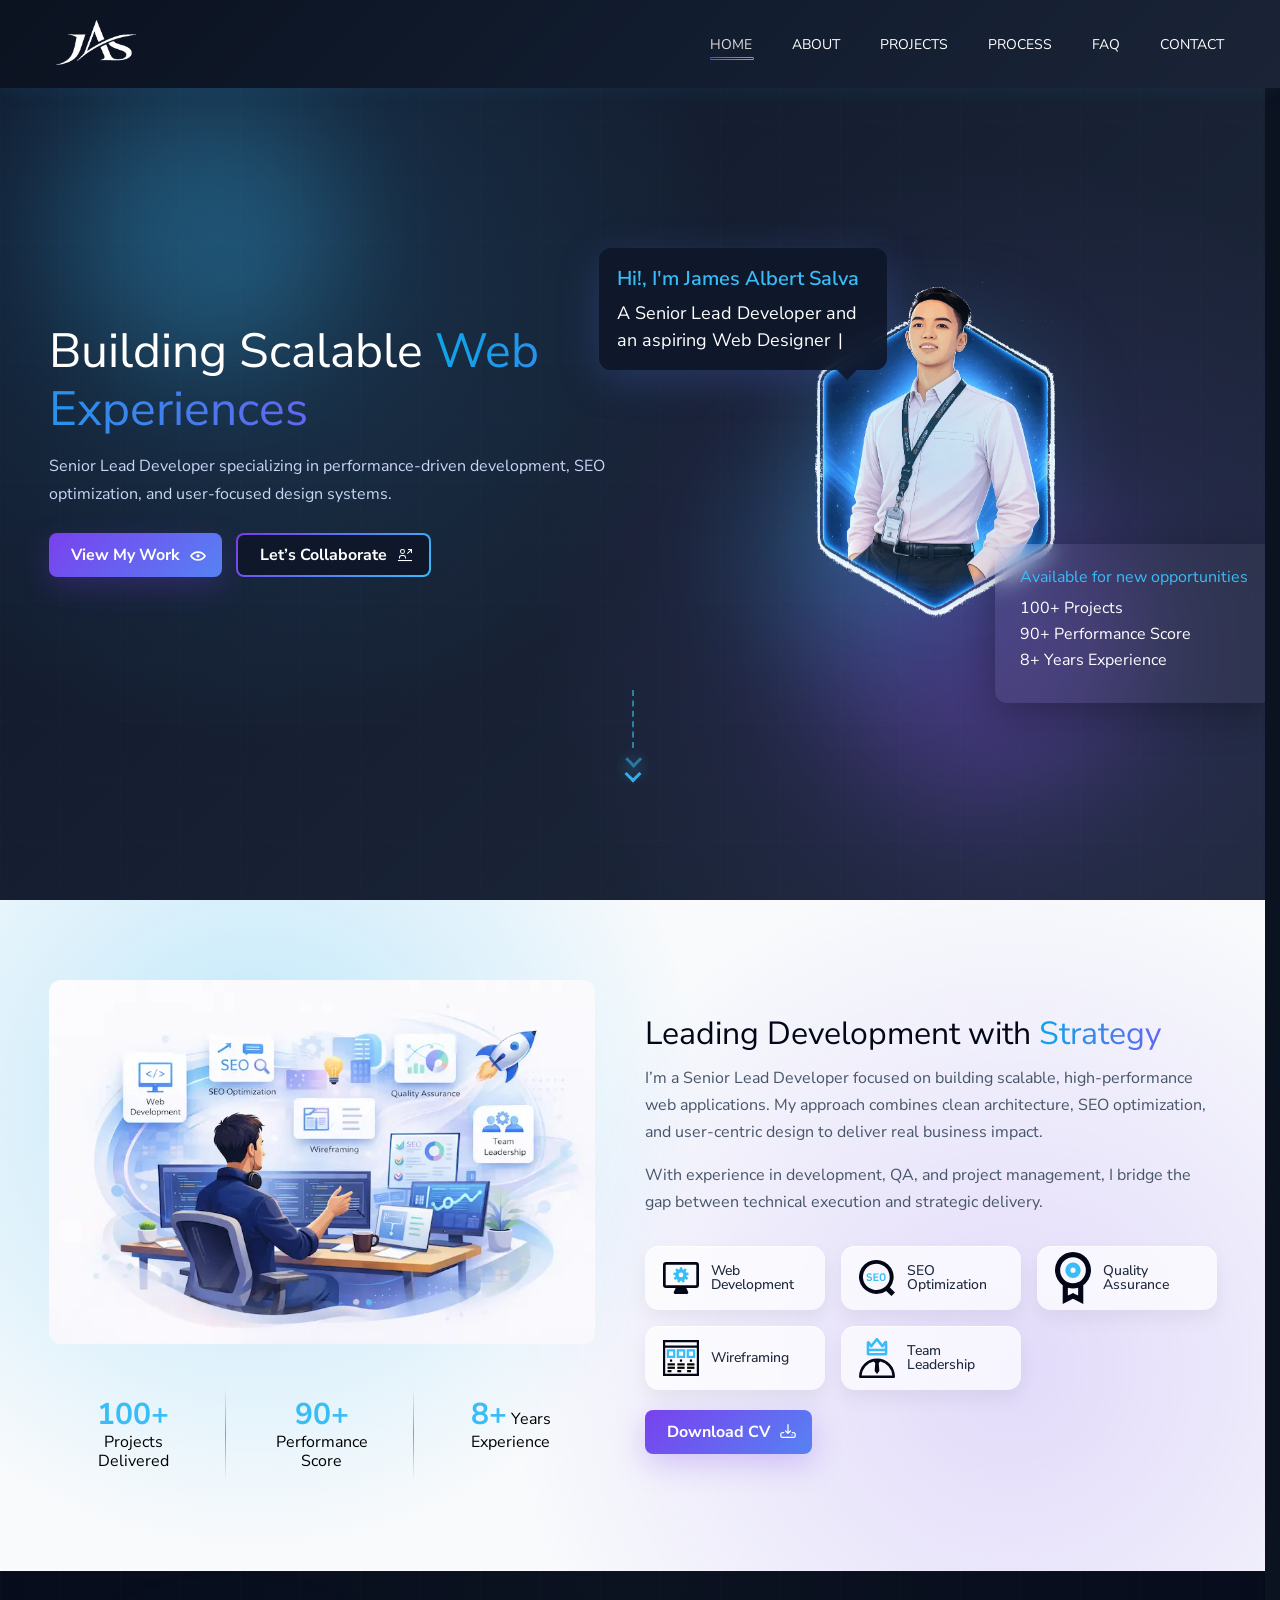
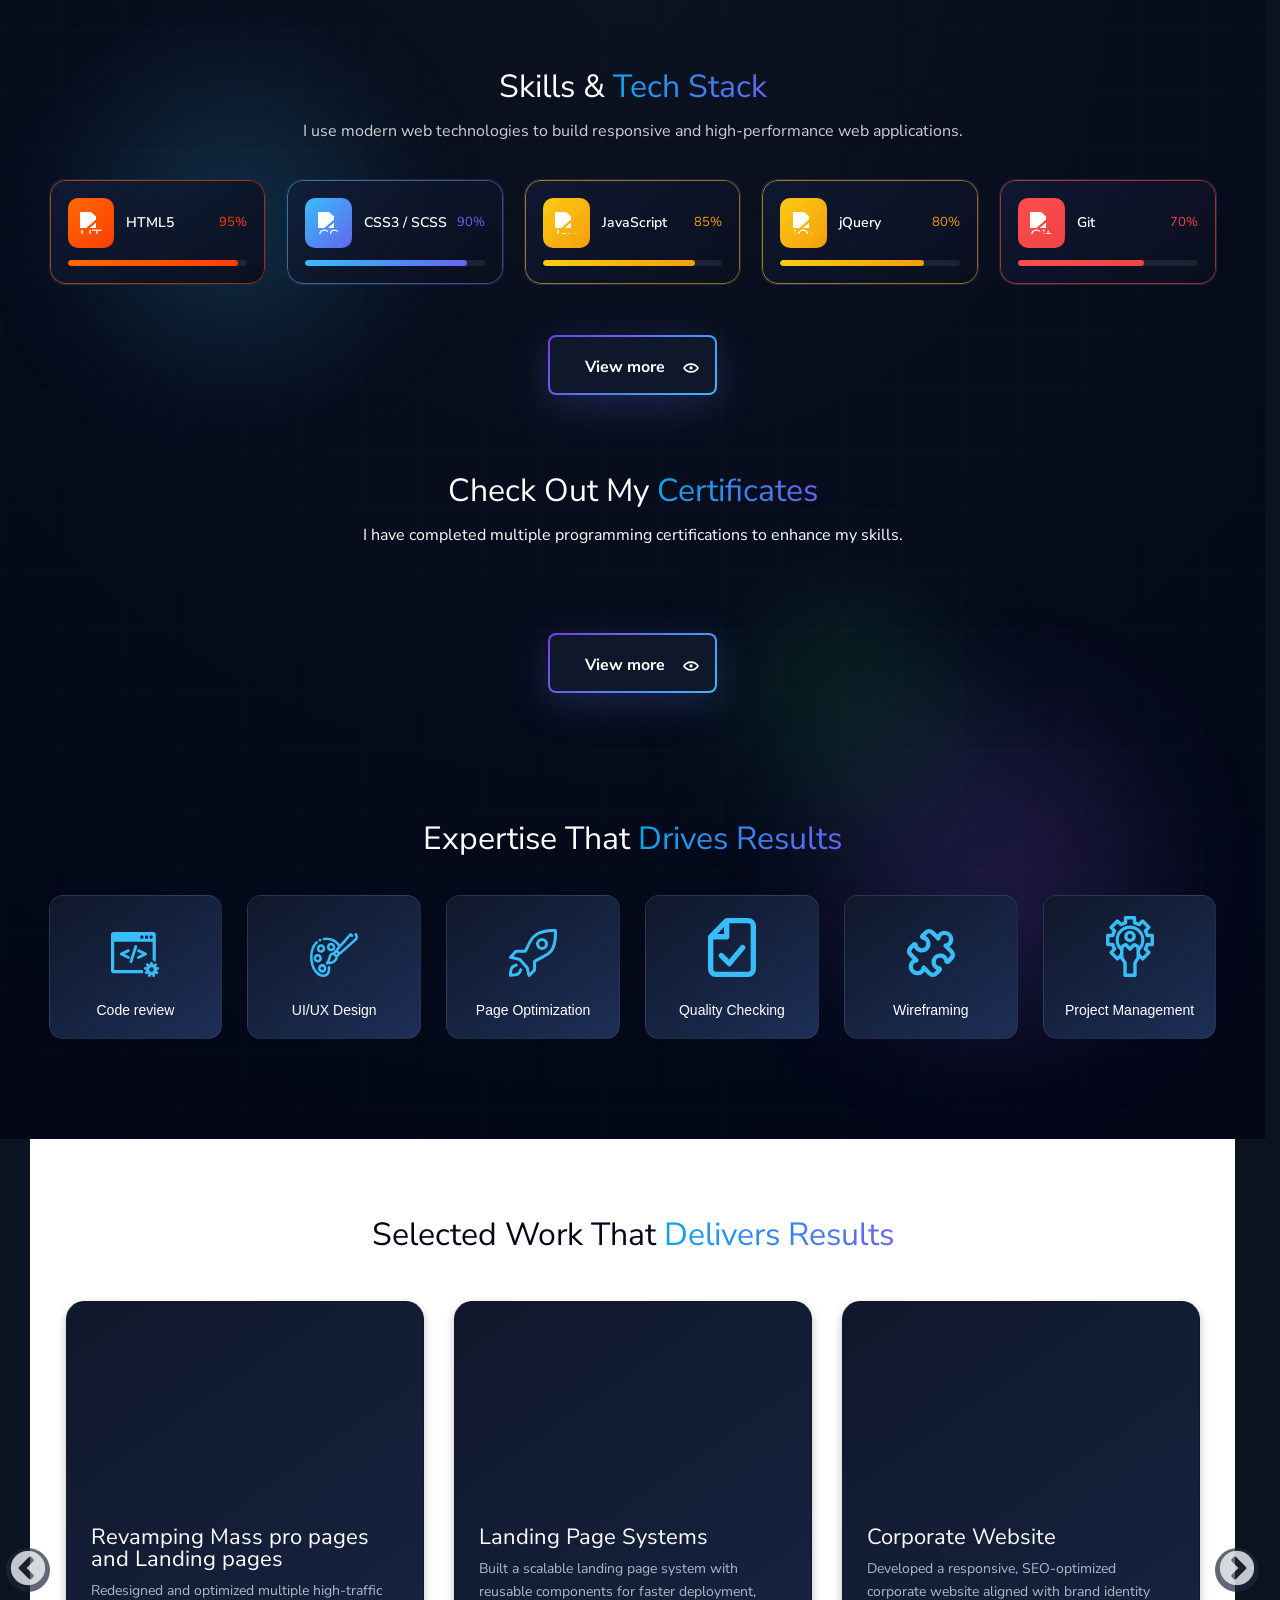
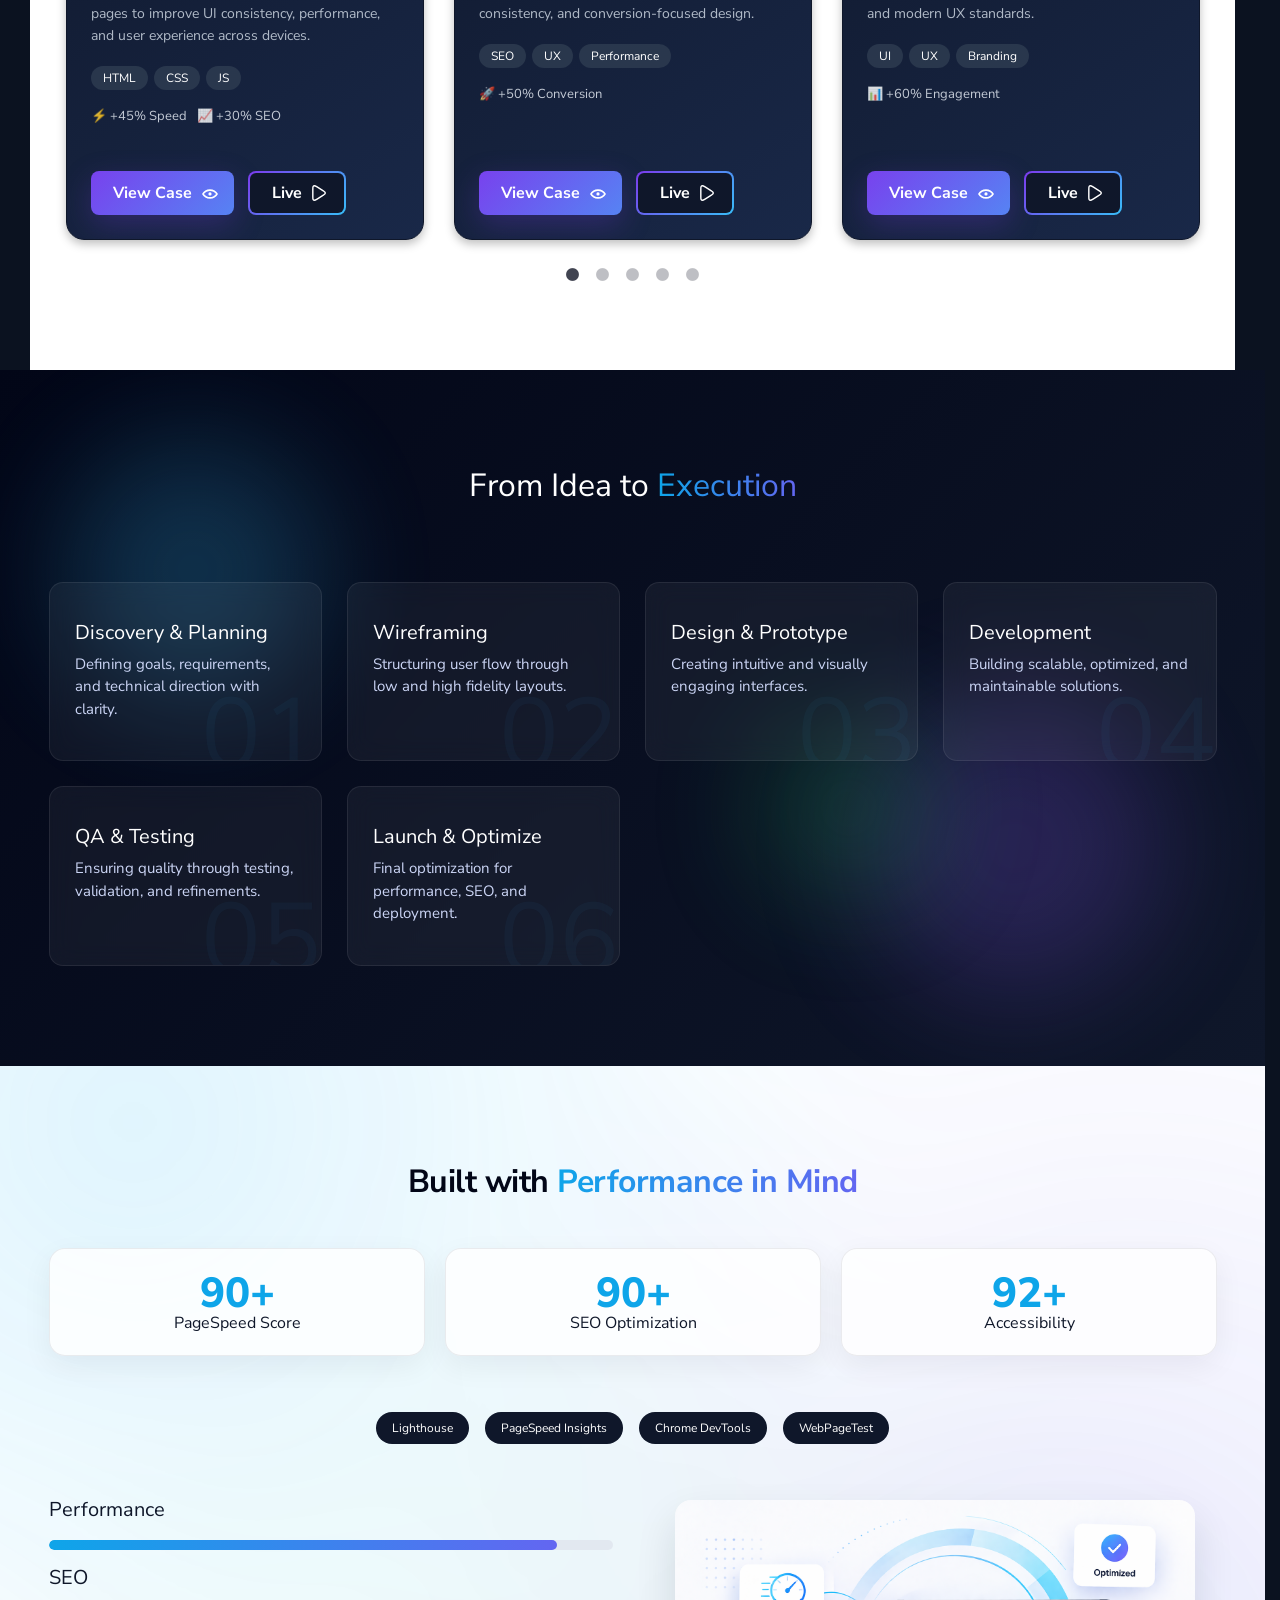
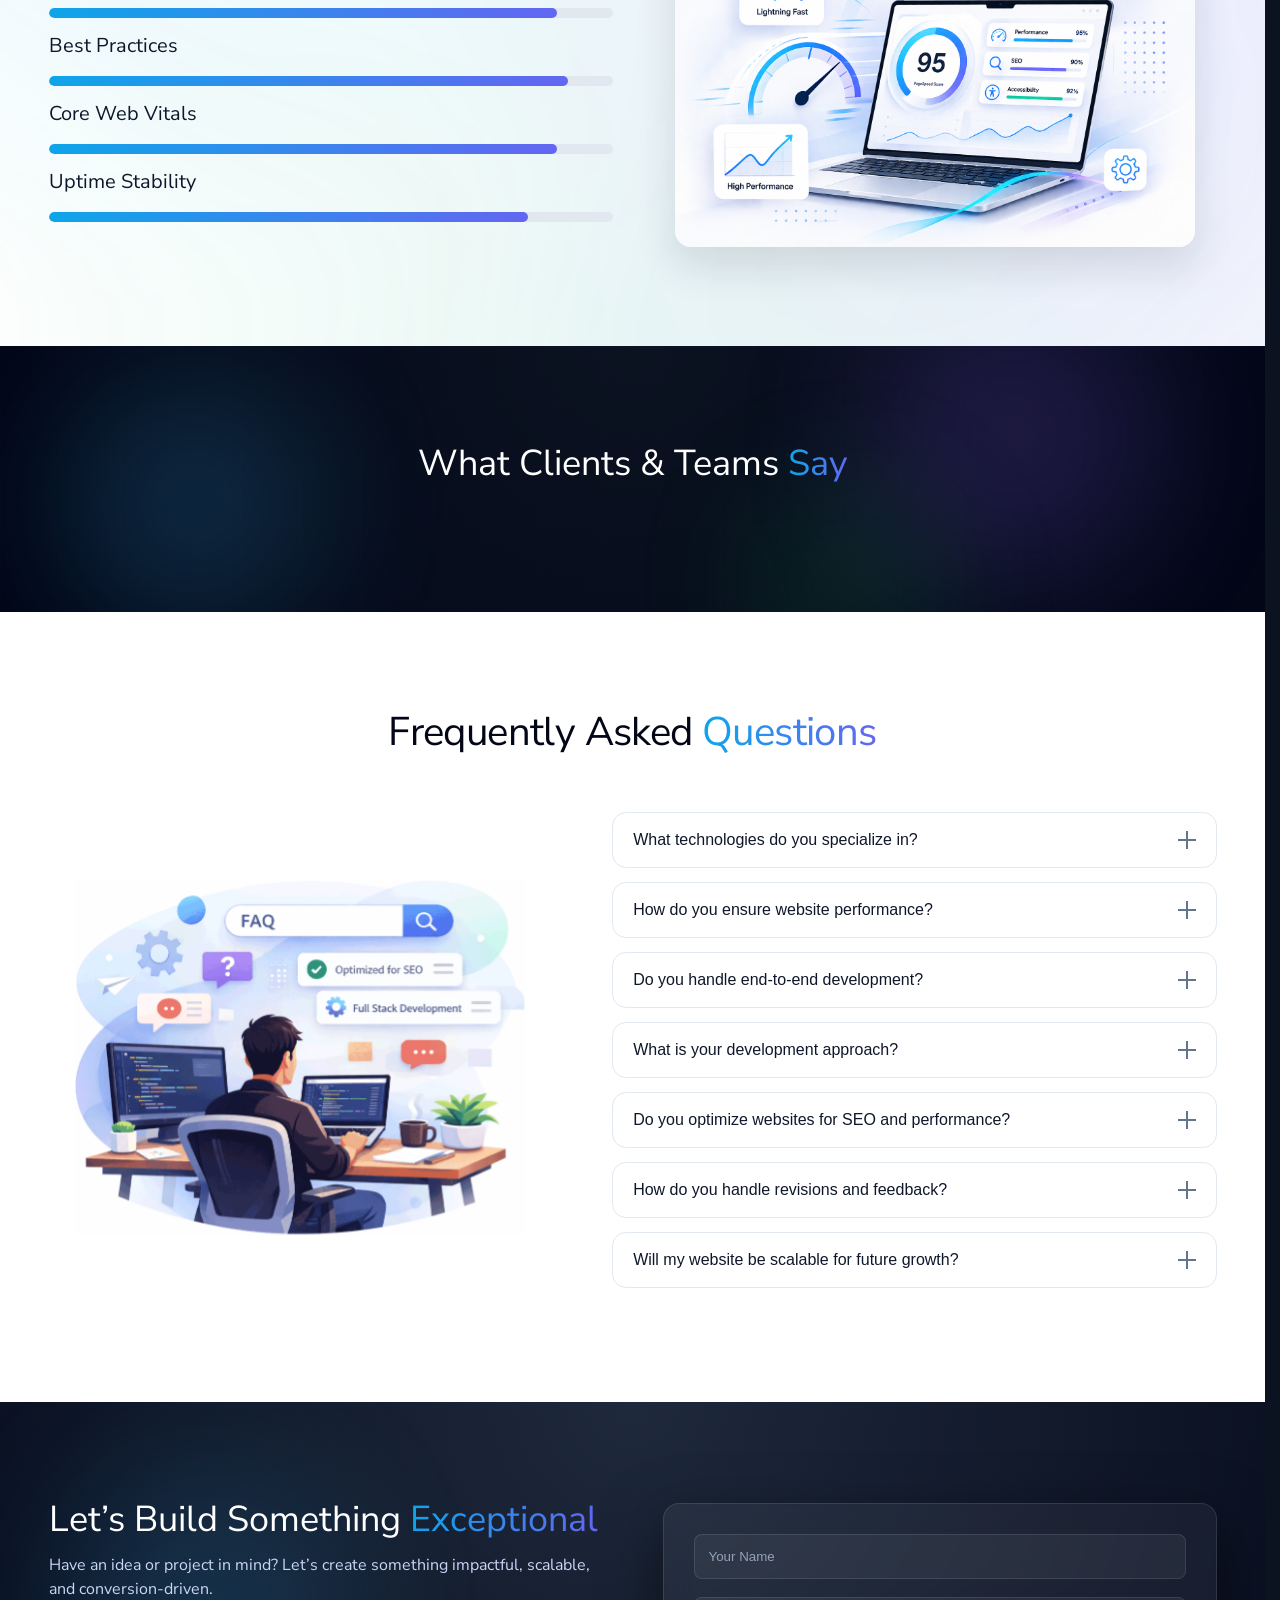
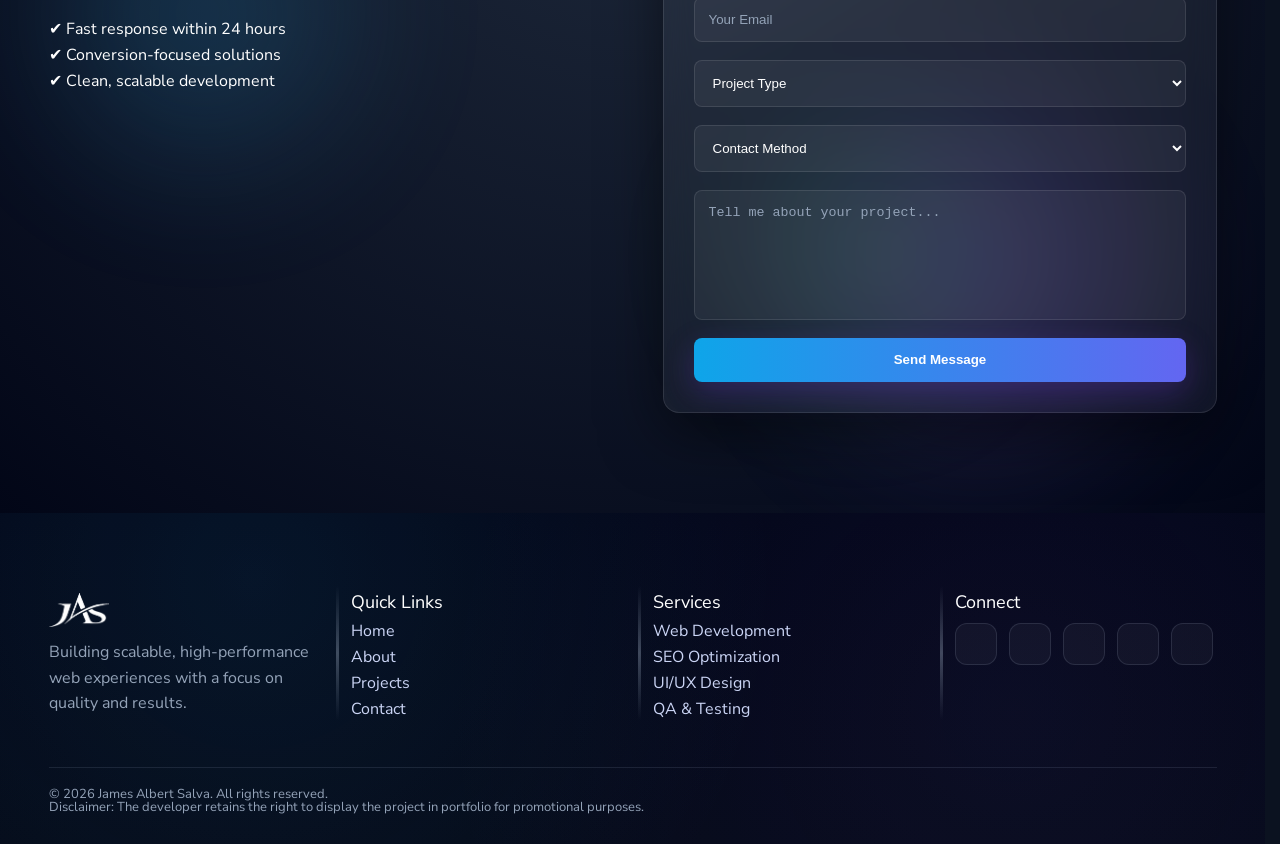
==== commit 11d96946: "update_260518_02 optimize" ====
--- a/root/index.html
+++ b/root/index.html
@@ -93,11 +93,11 @@
             <div class="c-nav__inner container">
                 <!-- Logo -->
                 <div class="c-nav__logo">
-                    <a href="#hero"><img src="images/img_nav_logo.webp" class="" fetchpriority="high" decoding="sync" loading="eager" alt=""></a>
+                    <a href="#hero"><img src="images/img_nav_logo.webp" class="" fetchpriority="high" decoding="sync" loading="eager" alt="JAS logo"></a>
                 </div>
                 <!-- Navigation -->
                 <nav class="c-nav__menu" id="js-menu" aria-label="Primary Navigation">
-                    <ul class="c-nav__menu-list">
+                    <ul role="list" class="c-nav__menu-list">
                         <li><a href="#hero" class="c-nav__link">Home</a></li>
                         <li><a href="#about" class="c-nav__link">About</a></li>
                         <li><a href="#projects" class="c-nav__link">Projects</a></li>
@@ -163,7 +163,7 @@
                     <!-- Stats Card -->
                     <div class="c-hero__card">
                         <p class="c-hero__badge">Available for new opportunities</p>
-                        <ul class="c-hero__stats">
+                        <ul role="list" class="c-hero__stats">
                             <li>
                                 <strong>100+</strong> Projects
                             </li>
@@ -218,7 +218,7 @@
                             alt="Profile"
                             />
                     </div>
-                    <ul class="c-about__stats">
+                    <ul role="list" class="c-about__stats">
                         <li class="c-about__stat">
                             <strong>100+</strong>
                             <span>Projects Delivered</span>
@@ -241,7 +241,7 @@
                     <p class="c-about__text">With experience in development, QA, and project management, I bridge the gap between technical execution and strategic delivery.</p>
                     <!-- Skills -->
                     <div class="c-about__skills">
-						<ul class="c-about__skills-grid" id="js-skills-grid">
+						<ul role="list" class="c-about__skills-grid" id="js-skills-grid">
 							<!-- about skills injected via JS -->
 						</ul>
 					</div>
@@ -364,7 +364,7 @@
                 </h2>
 
                 <!-- SEO FALLBACK (IMPORTANT) -->
-                <ol class="c-process__grid-content" id="js-process-grid">
+                <ol role="list" class="c-process__grid-content" id="js-process-grid">
                     <li class="c-process__card is-visible">
                         <span class="c-process__step">01</span>
                         <h3 class="c-process__card-title">Discovery & Planning</h3>
@@ -515,7 +515,7 @@
                         <h2 class="c-contact__title"> Let’s Build Something <span class="c-contact__highlight highlight">Exceptional</span>
                         </h2>
                         <p class="c-contact__desc"> Have an idea or project in mind? Let’s create something impactful, scalable, and conversion-driven. </p>
-                        <ul class="c-contact__benefits">
+                        <ul role="list" class="c-contact__benefits">
                             <li>✔ Fast response within 24 hours</li>
                             <li>✔ Conversion-focused solutions</li>
                             <li>✔ Clean, scalable development</li>
@@ -551,14 +551,15 @@
                             <input type="text" class="c-contact__input" name="name" placeholder="Your Name" required="">
                             <input type="email" class="c-contact__input" name="email" placeholder="Your Email" required="">
 
-                            <select class="c-contact__input" name="project_type" required="">
+                            <select class="c-contact__input" name="project_type" required="" aria-label="Project Type">
                                 <option value="" disabled="" selected="">Project Type</option>
-                                <option>Web Development</option>
-                                <option>SEO Optimization</option>
-                                <option>UI/UX Design</option>
+                                <option value="Web Development">Web Development</option>
+                                <option value="SEO Optimization">SEO Optimization</option>
+                                <option value="UI/UX Design">UI/UX Design</option>
                             </select>
 
-                            <select class="c-contact__input" name="contact_method" required="">
+                            <select class="c-contact__input" name="contact_method" required="" aria-label="Contact Method">
+                                <option value="" disabled="" selected="">Contact Method</option>
                                 <option value="email">Email</option>
                                 <option value="chat">Chat (Messenger / WhatsApp)</option>
                                 <option value="call">Phone Call</option>
@@ -593,7 +594,7 @@
                     </div>
                     <div class="c-footer__col c-footer__col--divider">
                         <h4 class="c-footer__title">Quick Links</h4>
-                        <ul class="c-footer__list">
+                        <ul role="list" class="c-footer__list">
                             <li>
                                 <a href="#hero">Home</a>
                             </li>
@@ -610,7 +611,7 @@
                     </div>
                     <div class="c-footer__col c-footer__col--divider">
                         <h4 class="c-footer__title">Services</h4>
-                        <ul class="c-footer__list">
+                        <ul role="list" class="c-footer__list">
                             <li>Web Development</li>
                             <li>SEO Optimization</li>
                             <li>UI/UX Design</li>
@@ -653,8 +654,7 @@
         <!-- end c-footer -->
 
         <!-- ✅ MODAL CERTIFICATE -->
-        <div class="c-certificates__modal" id="cert-modal" aria-hidden="true">
-
+        <div class="c-certificates__modal" id="cert-modal" role="dialog" aria-modal="true" aria-hidden="true">
             <div class="c-certificates__modal-overlay js-modal-close"></div>
 
             <div class="c-certificates__modal-content">
--- a/root/css/index.css
+++ b/root/css/index.css
@@ -1 +1 @@
-.c-about,.c-about__inner,.c-about__stat,.c-process,.c-projects__slider,.c-skill,body{position:relative}body{z-index:0}.c-about__skills,.c-about__stats{margin-top:30px}.c-about.is-visible,.c-about.is-visible .c-about__actions,.c-about.is-visible .c-about__content,.c-about.is-visible .c-about__image,.c-about.is-visible .c-about__profile,.c-about.is-visible .c-about__skills,.c-about.is-visible .c-about__stats,.c-about.is-visible .c-about__text,.c-about.is-visible .c-about__title{opacity:1;transform:translateY(0)}.c-about__inner,.js-testimonials-slider .slick-slide{box-sizing:border-box!important}.c-faq__item.is-open .c-faq__question::before,.c-faq__item:hover .c-faq__question::before{width:4px}.c-about{overflow:hidden;background:#f8fafc;transition:opacity .6s,transform .6s}.c-about__skill-card,.c-about__stat{transition:.3s;backdrop-filter:blur(10px)}.c-about__inner{display:grid;z-index:2;width:100%;grid-template-columns:1fr 1fr;gap:50px;align-items:center}.c-about__image img{width:100%;border-radius:var(--radius-md);animation:6s ease-in-out infinite aboutFloat;will-change:transform}.c-skill__icon img,.c-skill__icon svg{width:22px;height:22px}.c-about__title{margin-bottom:15px;font-size:var(--fs-32)}.c-about__highlight,.c-contact__highlight,.c-expertise__highlight,.c-faq__highlight,.c-performance__highlight,.c-process__highlight,.c-projects__highlight,.c-testimonials__highlight{color:var(--primary)}.c-about__text{margin-bottom:15px;color:#475569;line-height:1.7}.c-about__stats{display:grid;gap:20px}.c-about__stat{padding:20px;border-radius:var(--radius-md);text-align:center;line-height:1.2}.c-about__stat strong{color:var(--primary);font-size:var(--fs-30);font-weight:700}.c-about__number{display:block;color:var(--bg-dark);font-size:var(--fs-32);font-weight:700}.c-about__label{color:#475569;font-size:var(--fs-13)}.c-about__stat:not(:first-child)::before{position:absolute;z-index:10;background:linear-gradient(to bottom,transparent,#4facfe,transparent);content:""}.c-about__skills-grid{display:grid;grid-template-columns:repeat(3,minmax(180px,1fr));gap:16px}.c-about__skill-card{display:flex;padding:14px 18px;border-radius:14px;background:rgba(255,255,255,.7);color:#1e293b;font-size:var(--fs-14);font-weight:500;cursor:default;align-items:center;gap:12px;box-shadow:0 8px 20px rgba(0,0,0,.06),inset 0 1px 0 rgba(255,255,255,.6)}.c-about__skill-card:hover{transform:translateY(-3px);box-shadow:0 10px 40px rgb(80 106 208 / 28%)}.c-about__icon{display:flex;width:36px;height:36px;border-radius:10px;color:#fff;font-size:var(--fs-16);align-items:center;justify-content:center;flex-shrink:0}.c-about__actions{margin-top:20px}.c-about__bg{position:absolute;z-index:0;background:radial-gradient(circle at 20% 30%,rgba(56,189,248,.3),transparent 40%),radial-gradient(circle at 80% 70%,rgba(139,92,246,.2),transparent 45%);inset:0;animation:12s ease-in-out infinite aboutGlow;pointer-events:none}.c-about__actions,.c-about__content,.c-about__image,.c-about__profile,.c-about__skills,.c-about__stats,.c-about__text,.c-about__title{opacity:0;transform:translateY(30px);transition:.7s;will-change:transform,opacity}.c-about.is-visible .c-about__content{transition-delay:0.2s}.c-about.is-visible .c-about__image{transition-delay:0.3s}.c-about.is-visible .c-about__stats{transition-delay:0.4s}.c-about.is-visible .c-about__title{transition-delay:0.5s}.c-about.is-visible .c-about__text{transition-delay:0.6s}.c-about.is-visible .c-about__skills{transition-delay:0.7s}.c-about.is-visible .c-about__actions{transition-delay:0.8s}@media only screen and (max-width:767px){.c-about{padding:40px 0}.c-about__inner{text-align:center;grid-template-columns:1fr;gap:40px}.c-about__stats{grid-template-columns:1fr;gap:10px}.c-about__stat:not(:first-child)::before{top:-7%;left:50%;width:15%;height:2%;transform:translateX(-50%)}.c-about__image img{animation:none}.c-about__bg{opacity:.5}}@media only screen and (min-width:768px) and (max-width:1023px){.c-about__inner{text-align:center;grid-template-columns:1fr}.c-about__stats{grid-template-columns:repeat(3,1fr)}}@media print,screen and (min-width:1024px){.c-about__stats{grid-template-columns:repeat(3,1fr)}}.c-faq__image img,.c-performance__banner img{animation:6s ease-in-out infinite aboutFloat}@keyframes aboutGlow{0%,100%{opacity:.6;transform:scale(1)}50%{opacity:1;transform:scale(1.1)}}.c-expertise,.c-testimonials{position:relative;overflow:hidden;background:radial-gradient(circle at top,var(--bg-darker),#020617);color:var(--white)}.c-contact__bg,.c-expertise__bg,.c-process__bg,.c-testimonials__bg{position:absolute;z-index:0;inset:0;pointer-events:none}.c-expertise__bg .u-bg-grid{position:absolute;background-image:linear-gradient(rgba(255,255,255,.1) 1px,transparent 1px),linear-gradient(90deg,rgba(255,255,255,.1) 1px,transparent 1px);opacity:.18;inset:0;background-size:60px 60px;animation:6s linear infinite gridMove;will-change:transform}.c-expertise__shape{position:absolute;border-radius:50%;opacity:.18;filter:blur(70px);animation:20s ease-in-out infinite floatBlob;will-change:transform}.c-expertise__shape--1{top:10%;left:8%;width:260px;height:260px;background:var(--primary)}.c-expertise__shape--2{right:10%;bottom:10%;width:300px;height:300px;background:#8b5cf6;animation-duration:24s}.c-expertise__shape--3{top:55%;left:60%;width:180px;height:180px;background:#22c55e;animation-duration:28s}.c-contact__inner,.c-expertise__inner,.c-faq__inner,.c-process__inner{position:relative;z-index:2}.c-expertise__title{margin-bottom:40px;color:var(--white);font-size:var(--fs-32);text-align:center}.c-expertise__grid{display:grid;grid-template-columns:repeat(6,1fr);gap:25px}@media (max-width:992px){.c-expertise__grid{grid-template-columns:repeat(2,1fr)}}@media (max-width:600px){.c-about__skills-grid,.c-expertise__grid{grid-template-columns:1fr}}.c-expertise__card{position:relative;overflow:hidden;padding:20px;border:1px solid rgba(255,255,255,.08);border-radius:14px;background:linear-gradient(145deg,var(--bg-dark),#1d2f57);text-align:center;cursor:pointer;opacity:0;transform:translateY(40px);transition:.35s;transition-delay:var(--delay, 0ms)}.c-expertise__card::before{position:absolute;background:radial-gradient(circle at center,rgba(56,189,248,.25),transparent);content:"";opacity:0;inset:0;transition:.4s}.c-expertise__card:hover::before{opacity:1}.c-expertise__card:hover{transform:translateY(-12px) scale(1.03);box-shadow:0 20px 40px rgba(0,0,0,.4)}.c-expertise__card.is-visible{opacity:1;transform:translateY(0);transition:.6s}.c-expertise__icon{margin-bottom:10px;font-size:var(--fs-65);transition:transform .3s}.c-expertise__card-title{display:block;color:var(--white)}.c-expertise__card:hover .c-expertise__icon{transform:scale(1.2) rotate(5deg)}.c-certificates__btn,.c-expertise__btn{display:flex;margin:50px 0 0}.c-expertise-modal{display:flex;position:fixed;z-index:9999;background:rgba(0,0,0,.75);opacity:0;inset:0;align-items:center;justify-content:center;visibility:hidden;transform:scale(1.02);backdrop-filter:blur(10px);transition:.25s}.c-expertise-modal.is-active{opacity:1;visibility:visible;transform:scale(1)}.c-expertise-modal__content{width:min(90vw,520px);min-height:320px;padding:40px 30px;border:1px solid rgba(255,255,255,.08);border-radius:18px;background:#fff;text-align:center;box-shadow:0 30px 80px rgba(0,0,0,.6)}.c-expertise-modal__icon{margin-bottom:12px;font-size:var(--fs-46);animation:.3s popIn}.c-expertise-modal__title{margin-bottom:20px;font-size:var(--fs-24)}.c-expertise-modal__text{font-size:var(--fs-16);text-align:justify;line-height:1.6;opacity:.85}.c-expertise-modal__btn{margin-top:20px;padding:10px 18px;border:none;border-radius:8px;background:var(--primary);font-weight:600;cursor:pointer;transition:transform .2s}.c-expertise-modal__btn:hover{transform:translateY(-2px)}@keyframes popIn{from{opacity:0;transform:scale(.6)}to{opacity:1;transform:scale(1)}}@media print,screen and (min-width:768px){.c-about{padding:80px 20px}.c-about__stat:not(:first-child)::before{top:10%;left:-13px;width:1px;height:80%}.c-expertise{padding:100px 20px}.c-expertise__card{padding:20px}.c-expertise__card-title{font-size:var(--fs-14)}}.c-skills__grid{display:-ms-grid;display:grid;margin-top:40px;grid-template-columns:repeat(auto-fit,minmax(179px,1fr));gap:20px}.c-skill{overflow:hidden;padding:18px;border:1px solid rgba(255,255,255,.08);border-radius:16px;background:-o-linear-gradient(305deg,rgba(20,30,60,.65),rgba(10,15,30,.95));background:linear-gradient(145deg,rgba(20,30,60,.65),rgba(10,15,30,.95));-webkit-backdrop-filter:blur(12px);backdrop-filter:blur(12px);-webkit-transition:.35s;-o-transition:.35s;transition:.35s}.c-skill::after{position:absolute;padding:1px;border-radius:inherit;background:-o-linear-gradient(330deg,var(--c1),var(--c2));background:linear-gradient(120deg,var(--c1),var(--c2));content:"";opacity:.6;inset:0;-webkit-mask:-webkit-gradient(linear,left top,left bottom,color-stop(0,#000)) content-box,-webkit-gradient(linear,left top,left bottom,color-stop(0,#000));-webkit-mask:linear-gradient(#000 0 0) content-box,linear-gradient(#000 0 0);-webkit-mask-composite:xor;mask-composite:exclude}.c-skill:hover{-webkit-transform:translateY(-6px);-ms-transform:translateY(-6px);transform:translateY(-6px);-webkit-box-shadow:0 15px 40px rgba(0,0,0,.45);box-shadow:0 15px 40px rgba(0,0,0,.45)}.c-certificates__title,.c-skills__title{margin-bottom:20px;color:#fff;font-size:32px;text-align:center}.c-skills__desc{margin-top:10px;text-align:center;opacity:.8}.c-skill__header{display:-webkit-box;display:-ms-flexbox;display:flex;margin-bottom:12px;-webkit-box-align:center;-ms-flex-align:center;align-items:center;gap:12px}.c-skill__icon{display:-ms-grid;display:grid;width:65px;height:50px;padding:5px;border-radius:10px;background:-o-linear-gradient(315deg,var(--c1),var(--c2));background:linear-gradient(135deg,var(--c1),var(--c2));place-items:center}.c-skill__info{display:-webkit-box;display:-ms-flexbox;display:flex;width:100%;-webkit-box-pack:justify;-ms-flex-pack:justify;justify-content:space-between}.c-skill__name{font-size:14px;font-weight:600}.c-skill__percent{color:var(--c2);font-size:13px}.c-skill__bar{height:6px;overflow:hidden;border-radius:999px;background:rgba(255,255,255,.08)}.c-projects__card,.c-projects__item{display:flex;height:100%}.c-skill__progress{display:block;width:0;height:100%;border-radius:inherit;background:-o-linear-gradient(left,var(--c1),var(--c2));background:-webkit-gradient(linear,left top,right top,from(var(--c1)),to(var(--c2)));background:linear-gradient(90deg,var(--c1),var(--c2));-webkit-transition:width 1.2s cubic-bezier(.22, .61, .36, 1);-o-transition:width 1.2s cubic-bezier(.22, .61, .36, 1);transition:width 1.2s cubic-bezier(.22, .61, .36, 1)}.c-skill--html{--c1:#ff6a00;--c2:#ff3d00}.c-skill--css{--c1:#38bdf8;--c2:#6366f1}.c-skill--js{--c1:#facc15;--c2:#f59e0b}.c-skill--jquery{--c1:#38bdf8;--c2:#0ea5e9}.c-skill--git{--c1:#ff4d4d;--c2:#ef4444}.c-skill--php{--c1:#a78bfa;--c2:#6366f1}.c-skill--csharp{--c1:#8b5cf6;--c2:#7c3aed}.c-skill--asp{--c1:#9333ea;--c2:#7e22ce}.c-skill--office{--c1:#f97316;--c2:#ea580c}.c-skill--ps{--c1:#38bdf8;--c2:#0ea5e9}.c-skill--xd{--c1:#ec4899;--c2:#db2777}.c-skill--figma{--c1:#2dd4bf;--c2:#14b8a6}.c-skill--framer{--c1:#3b82f6;--c2:#2563eb}.c-skill--webflow{--c1:#2563eb;--c2:#1d4ed8}.c-skill--adalo{--c1:#facc15;--c2:#eab308}.c-skill--rwd{--c1:#22c55e;--c2:#10b981}.c-skill--bootstrap{--c1:#8b5cf6;--c2:#7c3aed}.c-skill--netlify{--c1:#2dd4bf;--c2:#14b8a6}.c-skill--chatgpt{--c1:#22c55e;--c2:#4ade80}.c-skill--clickup{--c1:#a855f7;--c2:#ec4899}.c-skill--adalo .c-skill__icon img{-webkit-filter:brightness(1) invert(0);filter:brightness(1) invert(0)}.c-skill__icon img{-webkit-filter:brightness(0) invert(1);filter:brightness(0) invert(1)}.c-projects{background:#fff;color:var(--white)}.c-projects__title{font-size:var(--fs-32);text-align:center}.c-projects__slider .slick-slide{display:flex !important!important;height:auto!important}.c-projects__slider .slick-track{display:flex!important;align-items:stretch!important}.c-projects__slider .slick-list{margin:0 -15px!important}.slick-next:focus,.slick-next:hover,.slick-prev:focus,.slick-prev:hover{background:var(--primary)!important;outline:0!important}.c-projects__slider .slick-dots li button:before{color:#020617!important;font-size:var(--fs-15)!important}.c-projects__slider .slick-dots li.slick-active button:before{color:#020617!important}.c-projects__card{width:100%;overflow:hidden;border:1px solid var(--bg-dark);border-radius:18px;background:linear-gradient(145deg,var(--bg-dark),#192848);flex-direction:column;box-shadow:0 4px 10px rgba(0,0,0,.25);transition:transform .4s,box-shadow .4s}.c-projects__card:hover{transform:translateY(-6px);box-shadow:0 12px 20px rgba(0,0,0,.4)}.c-projects__image{width:100%;aspect-ratio:16/9;object-fit:cover;transform:scale(1.02);transition:transform .6s;aspect-ratio:16/9;object-fit:cover}.c-projects__card:hover .c-projects__image{transform:scale(1.08)}.c-projects__content{display:flex;padding:24px;flex-direction:column;flex-grow:1}.c-projects__name{margin-bottom:10px;font-size:var(--fs-22)}.c-projects__desc{display:-webkit-box;overflow:hidden;margin-bottom:14px;color:rgba(203,213,225,.85);font-size:var(--fs-14);line-height:1.6;-webkit-line-clamp:3;-webkit-box-orient:vertical}.c-projects__actions{margin-top:auto}.c-projects__tags span{display:inline-block;margin:4px 6px 0 0;padding:6px 12px;border-radius:999px;background:rgba(51,65,85,.7);font-size:var(--fs-12)}.c-projects__metrics{margin:10px 10px 20px 0}.c-projects__metrics span{display:inline-block;margin:10px 10px 0 0;color:rgba(226,232,240,.85);font-size:var(--fs-13)}.slick-list{padding:20px 0!important}.c-expertise__block{margin:50px 0 0}@media only screen and (max-width:767px){.c-expertise{padding:50px 0}.c-expertise__card{padding:12px}.c-expertise__card-title{font-size:var(--fs-18)}.c-expertise__btn{padding:0 10px}.c-projects{padding:40px 0}.c-projects__title{margin-bottom:15px}.c-projects__slider .slick-slide{padding:0 30px!important}.slick-next:before,.slick-prev:before{font-size:var(--fs-20)!important}.c-projects__actions a:nth-child(2){margin-top:20px}}@media print,screen and (min-width:768px){.c-projects{padding:80px 20px}.c-projects__title{margin-bottom:30px}.c-projects__slider .slick-slide{padding:0 15px}.slick-next:before,.slick-prev:before{font-size:var(--fs-40)!important}.c-contact,.c-faq,.c-performance,.c-process,.c-testimonials{padding:100px 20px}.c-process__title{margin-bottom:60px}.c-performance__metric{padding:24px}.c-performance__metrics,.c-performance__tools{margin-bottom:50px}.js-testimonials-slider .slick-slide{padding:20px!important}.js-testimonials-slider .slick-dots{bottom:-50px!important}.c-testimonials__quote{margin-bottom:30px;padding-left:40px;font-size:var(--fs-24)}}@media only screen and (min-width:768px) and (max-width:1200px){.c-projects{margin:0 50px!important;padding:80px 60px}.c-projects__actions{display:flex;flex-direction:column;flex-wrap:wrap}.c-projects__actions a:nth-child(2){margin-top:20px;margin-left:0}}@media only screen and (min-width:1201px) and (max-width:1400px){.c-projects{margin:0 30px!important}}.c-process{overflow:hidden;background:linear-gradient(135deg,#020617,var(--bg-dark));color:var(--white)}.c-process__grid{position:absolute;background-image:linear-gradient(rgba(255,255,255,.04) 1px,transparent 1px),linear-gradient(90deg,rgba(255,255,255,.04) 1px,transparent 1px);opacity:.25;inset:0;background-size:60px 60px;animation:5s linear infinite gridMove;will-change:transform}.c-process__shape{position:absolute;border-radius:50%;opacity:.22;filter:blur(60px);animation:16s ease-in-out infinite floatBlob;will-change:transform}.c-process__shape--1{top:10%;left:5%;width:260px;height:260px;background:var(--primary)}.c-process__shape--2{right:8%;bottom:10%;width:300px;height:300px;background:#8b5cf6;animation-duration:20s}.c-process__shape--3{top:50%;left:60%;width:180px;height:180px;background:#22c55e;animation-duration:22s}.c-process__title{position:relative;z-index:2;margin-bottom:60px;color:var(--white);font-size:32px;text-align:center}.c-performance__bar p,.c-process__card-title{font-size:var(--fs-20)}.c-process__grid-content{display:grid;position:relative;z-index:2;padding-top:20px;grid-template-columns:repeat(auto-fit,minmax(260px,1fr));gap:25px}.c-process__card{position:relative;overflow:hidden;padding:40px 25px;border:1px solid rgba(255,255,255,.08);border-radius:14px;background:rgba(255,255,255,.05);opacity:0;backdrop-filter:var(--blur-md);transform:translateY(40px);transition:.35s}.c-performance__bar,.c-performance__metric{transform:translateY(20px);will-change:opacity,transform}.c-process__card::before{position:absolute;background:linear-gradient(120deg,transparent,rgba(56,189,248,.18));content:"";opacity:0;inset:0;transition:.35s}.c-process__card:hover::before{opacity:1}.c-process__card>*{position:relative;z-index:1}.c-process__card:hover{transform:translateY(-10px) scale(1.02);box-shadow:0 15px 40px rgba(0,0,0,.3)}.c-process__card-title{margin-bottom:10px}.c-process__text{color:#cbd5f5;font-size:var(--fs-15);line-height:1.5}.c-process__step{position:absolute;right:0;bottom:-25px;color:rgba(56,189,248,.18);font-size:100px;opacity:.25;pointer-events:none}.c-process__card.is-visible{opacity:1;transform:translateY(0);transition:.6s}@keyframes gridMove{from{transform:translateY(0)}to{transform:translateY(60px)}}@keyframes floatBlob{0%,100%{transform:translateY(0)}50%{transform:translateY(-18px)}}.c-faq,.c-performance{position:relative;overflow:hidden;background:#fff;color:var(--bg-dark)}.c-performance__bg{position:absolute;z-index:0;background:radial-gradient(circle at 20% 20%,rgba(56,189,248,.18),transparent 45%),radial-gradient(circle at 80% 60%,rgba(99,102,241,.14),transparent 50%),radial-gradient(circle at 50% 90%,rgba(16,185,129,.1),transparent 55%);opacity:.9;filter:blur(60px);inset:-200px;pointer-events:none;animation:14s ease-in-out infinite alternate floatGlowLight}@keyframes floatGlowLight{0%{transform:translate3d(0,0,0) scale(1)}100%{transform:translate3d(0,-25px,0) scale(1.05)}}.c-performance__inner{position:relative;z-index:1;text-align:center}.c-performance__title{margin-bottom:50px;font-size:var(--fs-32);font-weight:700;letter-spacing:-.5px}.c-performance__metrics{display:grid;margin-bottom:50px;grid-template-columns:repeat(3,1fr);gap:20px}.c-performance__metric{border:1px solid rgba(15,23,42,.08);border-radius:16px;background:rgba(255,255,255,.8);opacity:0;box-shadow:0 10px 30px rgba(15,23,42,.06);transition:opacity .6s,transform .6s,box-shadow .3s;transition-delay:var(--delay, 0ms)}.c-performance__metric:hover{transform:translateY(-6px);box-shadow:0 20px 40px rgba(15,23,42,.12)}.c-performance__metric.is-visible{opacity:1;transform:translateY(0)}.c-performance__number{display:block;color:#0ea5e9;font-size:42px;font-weight:800}.c-performance__tool{display:inline-block;margin:6px;padding:10px 16px;border-radius:999px;background:var(--bg-dark);color:var(--white);font-size:var(--fs-12);transition:transform .3s,background .3s}.c-performance__tool:hover{background:#22a2f7;transform:scale(1.05)}.c-performance__row{display:flex;margin-top:20px;gap:40px;align-items:flex-start}.c-performance__bars{text-align:left;flex:1 1 50%}.c-performance__banner{display:flex;flex:1 1 50%;justify-content:center;align-items:center}.c-performance__bar{margin-bottom:18px;text-align:left;opacity:0;transition:opacity .6s,transform .6s;transition-delay:var(--delay, 0ms)}.c-about__bg,.c-contact__image img,.c-contact__shape,.c-faq__image img,.c-hero__image,.c-testimonials__shape,.u-bg-blob{will-change:transform}.c-performance__bar.is-visible{opacity:1;transform:translateY(0)}.c-performance__bar-track{width:100%;height:10px;overflow:hidden;margin-top:20px;border-radius:999px;background:#e2e8f0}.c-performance__bar-fill{position:relative;width:0;height:100%;border-radius:inherit;background:linear-gradient(90deg,#0ea5e9,var(--secondary));transition:width 1.4s cubic-bezier(.25, 1, .5, 1)}.c-performance__bar-fill::after{position:absolute;top:0;left:-50%;width:50%;height:100%;background:rgba(255,255,255,.4);content:"";transform:skewX(-20deg);animation:1.8s infinite shimmer}@keyframes shimmer{0%{left:-50%}100%{left:120%}}.c-performance__banner img{max-width:520px;width:100%;height:auto;border-radius:16px;object-fit:cover;box-shadow:0 20px 40px rgba(15,23,42,.12);transition:transform .4s,box-shadow .4s;will-change:transform}.c-performance__banner img:hover{transform:translateY(-6px) scale(1.01);box-shadow:0 30px 60px rgba(15,23,42,.18)}.c-testimonials__grid{position:absolute;background-image:linear-gradient(rgba(255,255,255,.04) 1px,transparent 1px),linear-gradient(90deg,rgba(255,255,255,.04) 1px,transparent 1px);opacity:.25;inset:0;background-size:60px 60px;animation:6s linear infinite gridMove}.c-faq__item.is-open .c-faq__icon::before,.c-faq__question::before,.c-testimonials__shape--1,.slick-next:hover,.slick-prev:hover{background:var(--primary)!important}.c-testimonials__shape{position:absolute;border-radius:50%;opacity:.18;filter:blur(70px);animation:16s ease-in-out infinite floatBlob}.c-testimonials__shape--1{top:10%;left:5%;width:260px;height:260px}.c-testimonials__shape--2{right:8%;bottom:10%;width:300px;height:300px;background:#8b5cf6;animation-duration:20s}.c-testimonials__shape--3{top:55%;left:60%;width:180px;height:180px;background:#22c55e;animation-duration:22s}.c-testimonials__inner{position:relative;z-index:1;max-width:1100px;margin:0 auto}.c-testimonials__title{margin-bottom:30px;color:var(--white);font-size:var(--fs-36);text-align:center}.c-testimonials__item{height:100%}.c-testimonials__card{display:flex;min-height:320px;height:100%;padding:40px;border:1px solid rgba(255,255,255,.08);border-radius:20px;background:rgba(30,41,59,.6);flex-direction:column;justify-content:space-between;backdrop-filter:var(--blur-md);box-shadow:0 10px 30px rgba(0,0,0,.4);transition:.3s}.c-testimonials__card:hover{transform:translateY(-6px);box-shadow:0 20px 50px rgba(0,0,0,.6),0 0 30px rgba(56,189,248,.15)}.c-testimonials__rating{color:#facc15;font-size:25px;text-align:center}.c-testimonials__quote{position:relative;color:#e2e8f0;line-height:1.6}.c-testimonials__quote::before{position:absolute;top:-30px;left:-10px;color:rgba(56,189,248,.2);font-size:130px;line-height:1;content:"â€œ"}.c-testimonials__author{display:flex;align-items:center;justify-content:center;gap:15px}.c-testimonials__author img{width:80px;height:80px;border:2px solid rgba(56,189,248,.5);border-radius:50%;object-fit:cover}.c-testimonials__author strong{display:block}.c-testimonials__author span{display:block;margin-top:10px;color:#94a3b8}.slick-next,.slick-prev{z-index:10!important;width:44px!important;height:44px!important;border-radius:50%!important;background:rgba(30,41,59,.7)!important}.slick-prev{left:-60px!important}.slick-next{right:-60px!important}.slick-dots li button:before{color:#94a3b8!important;font-size:15px!important}.c-faq__title{margin-bottom:60px;font-size:var(--fs-40);text-align:center;letter-spacing:-.6px}.c-faq__grid{display:grid;grid-template-columns:1fr 1.2fr;gap:60px;align-items:center}.c-faq__image,.c-faq__question{display:flex;position:relative}.c-faq__image{justify-content:center;align-items:center}.c-faq__image img{max-width:450px;width:100%}.c-faq__image::before{position:absolute;z-index:-1;width:320px;height:320px;border-radius:50%;background:radial-gradient(circle,rgba(99,102,241,.15),transparent 70%);content:""}.c-faq__item{margin-bottom:14px;border:1px solid #e2e8f0;border-radius:14px;background:#fff;transition:transform .25s,box-shadow .25s,border-color .25s}.c-faq__item:hover{transform:translateY(-3px);box-shadow:0 14px 32px rgba(15,23,42,.12)}.c-faq__question{width:100%;padding:18px 20px;border:none;background:0 0;color:var(--bg-dark);font-size:var(--fs-16);font-weight:500;cursor:pointer;justify-content:space-between;align-items:center;transition:background .3s,color .3s,padding-left .3s}.c-faq__item:hover .c-faq__question{padding-left:24px;background:rgba(99,102,241,.06);color:var(--primary)}.c-faq__question::before{position:absolute;top:50%;left:0;width:0;height:60%;border-radius:4px;content:"";transform:translateY(-50%);transition:width .3s}.c-faq__item.is-open{border-color:rgba(99,102,241,.35);box-shadow:0 16px 40px rgba(99,102,241,.12)}.c-faq__item.is-open .c-faq__question{padding-left:26px;background:rgba(99,102,241,.08);color:var(--primary);font-weight:600}.c-faq__icon{position:relative;width:18px;height:18px;flex-shrink:0}.c-faq__icon::after,.c-faq__icon::before{position:absolute;background:#64748b;content:"";transition:.3s}.c-faq__icon::before{top:50%;left:0;width:100%;height:2px;transform:translateY(-50%)}.c-faq__icon::after{left:50%;width:2px;height:100%;transform:translateX(-50%)}.c-faq__item.is-open .c-faq__icon::after{opacity:0;transform:translateX(-50%) rotate(90deg)}.c-faq__answer{display:grid;grid-template-rows:0fr;transition:grid-template-rows .35s}.c-faq__answer-inner{overflow:hidden;padding:0 20px;color:#475569;font-size:var(--fs-14);line-height:1.7;transition:padding .3s}.c-faq__item.is-open .c-faq__answer{grid-template-rows:1fr}.c-faq__item.is-open .c-faq__answer-inner{padding:10px 20px 18px}@keyframes aboutFloat{0%,100%{transform:translateY(0)}50%{transform:translateY(-8px)}}.c-contact{position:relative;overflow:hidden;background:radial-gradient(circle at top,#1e293b,#020617);color:var(--white)}.c-contact__shape{position:absolute;border-radius:50%;opacity:.18;filter:blur(80px);animation:18s ease-in-out infinite floatBlob}.c-contact__shape--1{top:10%;left:5%;width:280px;height:280px;background:var(--primary)}.c-contact__shape--2{right:10%;bottom:10%;width:320px;height:320px;background:#8b5cf6;animation-duration:22s}.c-contact__shape--3{top:50%;left:60%;width:200px;height:200px;background:#22c55e;animation-duration:26s}.c-contact__grid{display:grid;grid-template-columns:1fr 1fr;align-items:center;gap:60px}.c-contact__title{margin-bottom:15px;color:var(--white);font-size:var(--fs-36)}.c-contact__desc{margin-bottom:20px;color:#cbd5f5;line-height:1.5}.c-contact__benefits li{margin-bottom:10px;color:var(--white)}.c-contact__image img{display:block;width:85%;margin:0 auto;object-fit:contain;animation:6s ease-in-out infinite contactFloat}.c-contact__form-wrap{padding:30px;border:1px solid rgba(255,255,255,.1);border-radius:16px;background:rgba(255,255,255,.05);backdrop-filter:blur(14px);box-shadow:0 20px 60px rgba(0,0,0,.5);transition:transform .4s}.c-contact__form-wrap:hover{transform:translateY(-6px)}.c-contact__form{display:flex;flex-direction:column;gap:18px}.c-contact__input,.c-contact__textarea{padding:14px;border:1px solid rgba(255,255,255,.1);border-radius:8px;background:rgba(255,255,255,.05);color:var(--white);transition:border-color .3s,box-shadow .3s}.c-contact__input option,.c-modal__content{color:var(--black)}.c-contact__input::placeholder,.c-contact__textarea::placeholder{color:#94a3b8}.c-contact__input:focus,.c-contact__textarea:focus{border-color:var(--primary);box-shadow:0 0 0 2px rgba(56,189,248,.3)}.c-contact__textarea{min-height:130px;resize:none}.c-contact__btn{padding:14px;border:none;border-radius:8px;background:linear-gradient(90deg,#0ea5e9,var(--secondary));font-weight:600;cursor:pointer;transition:transform .3s,box-shadow .3s}.c-contact__btn:hover{transform:translateY(-2px);box-shadow:0 10px 25px rgba(99,102,241,.4)}@keyframes contactFloat{0%,100%{transform:translateY(0)}50%{transform:translateY(-12px)}}@media only screen and (max-width:767px){.c-contact,.c-faq,.c-performance,.c-process,.c-testimonials{padding:50px 0}.c-performance__tools,.c-process__title{margin-bottom:30px}.c-performance__metrics{margin-bottom:30px;grid-template-columns:1fr}.c-performance__row{flex-direction:column;gap:30px}.c-performance__banner,.c-performance__bars{width:100%;flex:1 1 100%}.c-performance__banner img{max-width:100%}.c-performance__metric{padding:12px}.c-testimonials__title{font-size:28px}.js-testimonials-slider .slick-slide{padding:20px 10px!important}.c-testimonials__card{padding:40px 15px}.c-testimonials__quote{padding-left:20px;font-size:var(--fs-16)}.slick-next,.slick-prev{width:26px!important;height:26px!important}.slick-prev{left:0!important}.slick-next{right:0!important}.c-testimonials__author img{width:40px;height:40px}.c-faq__grid{grid-template-columns:1fr;gap:40px}.c-faq__image{order:-1}.c-faq__image img{max-width:320px}.c-contact__grid{text-align:center;grid-template-columns:1fr;gap:20px}.c-contact__image img{max-width:420px;margin-top:20px;animation:none}}.c-contact__bg,.c-process__bg{contain:layout paint;-webkit-transform:translateZ(0);transform:translateZ(0)}.c-modal{display:none;position:fixed;z-index:100;background:rgba(0,0,0,.6);inset:0;-webkit-box-align:center;-ms-flex-align:center;align-items:center;-webkit-box-pack:center;-ms-flex-pack:center;justify-content:center}.c-modal__content{padding:50px;border-radius:10px;background:#fff;text-align:center}.c-modal__content h3{margin-bottom:20px;color:var(--black);font-size:var(--fs-30);text-align:center}.c-modal__content p{margin-bottom:20px;color:#030303;font-size:var(--fs-18);text-align:center}img{max-width:100%;height:auto}.is-visible{opacity:1;transform:translateY(0)}[data-animate]{opacity:0;transform:translateY(20px);transition:opacity .6s,transform .6s}@media (prefers-reduced-motion:reduce){*,.c-about__bg,.c-about__image img{animation:none!important}.c-about__actions,.c-about__content,.c-about__image,.c-about__profile,.c-about__skills,.c-about__stats,.c-about__text,.c-about__title{opacity:1;transform:none;transition:none}*{transition:none!important;scroll-behavior:auto!important}}.c-certificates{padding:80px 0}.c-certificates__desc{margin-bottom:40px;text-align:center}.c-certificates__grid{display:grid;grid-template-columns:repeat(auto-fit,minmax(250px,1fr));gap:24px}.c-certificates__card{position:relative;overflow:hidden;border:1px solid transparent;border-radius:14px;background:rgba(255,255,255,.05);background:linear-gradient(#0f172a,#0f172a) padding-box,linear-gradient(135deg,#38bdf8,#6366f1) border-box;cursor:pointer;backdrop-filter:blur(12px);transform-style:preserve-3d;transition:transform .2s,box-shadow .3s;opacity:0;transform:translateY(40px)}.c-certificates__card:hover{transform:translateY(-8px) scale(1.02);box-shadow:0 25px 60px rgba(0,0,0,.3)}.c-certificates__card::before{position:absolute;background:radial-gradient(circle at var(--x,50%) var(--y,50%),rgba(56,189,248,.25),transparent 60%);content:"";opacity:0;inset:0;transition:opacity .3s}.c-certificates__card:hover::before{opacity:1}.c-certificates__media{position:relative;aspect-ratio:4/3}.c-certificates__media img{width:100%;height:100%;object-fit:cover}.c-certificates__badge{position:absolute;top:10px;left:10px;padding:4px 8px;border-radius:20px;background:linear-gradient(135deg,#6aaa3c,#9be15d);color:#000;font-size:11px;font-weight:600}.c-certificates__overlay{display:flex;position:absolute;background:rgba(0,0,0,.55);opacity:0;inset:0;align-items:center;justify-content:center;transition:opacity .3s}.c-certificates__card:hover .c-certificates__overlay{opacity:1}.c-certificates__cta{padding:8px 16px;border-radius:30px;background:#6366f1;color:#fff}.c-certificates__content{padding:16px}.c-certificates__name{color:#fff;font-weight:600}.c-certificates__org{color:#38bdf8;font-size:14px}.c-certificates__card.is-visible{opacity:1;transform:translateY(0)}.c-certificates__modal{display:flex;position:fixed;z-index:99999;opacity:0;inset:0;align-items:center;justify-content:center;pointer-events:none;transition:opacity .25s}.c-certificates__modal.is-active{opacity:1;pointer-events:auto}.c-certificates__modal-overlay{position:absolute;background:rgba(15,23,42,.75);inset:0;backdrop-filter:blur(8px);z-index:1}.c-certificates__modal.is-active .c-certificates__modal-content{opacity:1;transform:scale(1)}.c-certificates__modal-content img{width:100%;border-radius:10px}.c-certificates__modal-content p{margin-top:10px;color:#fff;text-align:center}.c-certificates__close{position:absolute;top:-40px;right:0;border:none;background:0 0;color:#fff;font-size:30px;cursor:pointer}@media (max-width:768px){.c-certificates__title{font-size:24px}}body.modal-open .nav,body.modal-open header,body.modal-open nav{z-index:0!important;pointer-events:none}.c-certificates__modal-content{max-width:700px;width:90%;opacity:0;transform:scale(.9);transition:transform .3s,opacity .3s;position:relative;z-index:2}.c-certificates__close{z-index:3}.c-certificates__meta{display:block;margin-top:6px;font-size:12px;color:#94a3b8}.c-certificates__desc-text{margin-top:8px;font-size:13px;color:rgba(255,255,255,.75);line-height:1.5;display:-webkit-box;-webkit-line-clamp:2;-webkit-box-orient:vertical;overflow:hidden}.c-certificates__tags{display:flex;flex-wrap:wrap;gap:6px;margin-top:10px}.c-certificates__tags span{font-size:11px;padding:4px 8px;border-radius:999px;background:rgba(56,189,248,.15);color:#38bdf8;border:1px solid rgba(56,189,248,.25);transition:.25s}.c-certificates__card:hover .c-certificates__tags span{transform:translateY(-2px)}.c-case--certificates img{width:100%;border-radius:12px;box-shadow:0 20px 40px rgba(0,0,0,.4)}.c-case__section ul{padding-left:18px;margin-top:10px}.c-case__section li{margin-bottom:6px}+.c-about,.c-about__inner,.c-about__stat,.c-process,.c-projects__slider,.c-skill,body{position:relative}body{z-index:0}.c-about__skills,.c-about__stats{margin-top:30px}.c-about.is-visible,.c-about.is-visible .c-about__actions,.c-about.is-visible .c-about__content,.c-about.is-visible .c-about__image,.c-about.is-visible .c-about__profile,.c-about.is-visible .c-about__skills,.c-about.is-visible .c-about__stats,.c-about.is-visible .c-about__text,.c-about.is-visible .c-about__title{opacity:1;transform:translateY(0)}.c-about__inner,.js-testimonials-slider .slick-slide{box-sizing:border-box!important}.c-faq__item.is-open .c-faq__question::before,.c-faq__item:hover .c-faq__question::before{width:4px}.c-about{overflow:hidden;background:#f8fafc;transition:opacity .6s,transform .6s}.c-about__skill-card,.c-about__stat{transition:.3s;backdrop-filter:blur(10px)}.c-about__inner{display:grid;z-index:2;width:100%;grid-template-columns:1fr 1fr;gap:50px;align-items:center}.c-about__image img{width:100%;border-radius:var(--radius-md);animation:6s ease-in-out infinite aboutFloat;will-change:transform}.c-skill__icon img,.c-skill__icon svg{width:22px;height:22px}.c-about__title{margin-bottom:15px;font-size:var(--fs-32)}.c-about__highlight,.c-contact__highlight,.c-expertise__highlight,.c-faq__highlight,.c-performance__highlight,.c-process__highlight,.c-projects__highlight,.c-testimonials__highlight{color:var(--primary)}.c-about__text{margin-bottom:15px;color:#475569;line-height:1.7}.c-about__stats{display:grid;gap:20px}.c-about__stat{padding:20px;border-radius:var(--radius-md);text-align:center;line-height:1.2}.c-about__stat strong{color:var(--primary);font-size:var(--fs-30);font-weight:700}.c-about__number{display:block;color:var(--bg-dark);font-size:var(--fs-32);font-weight:700}.c-about__label{color:#475569;font-size:var(--fs-13)}.c-about__stat:not(:first-child)::before{position:absolute;z-index:10;background:linear-gradient(to bottom,transparent,#4facfe,transparent);content:""}.c-about__skills-grid{display:grid;grid-template-columns:repeat(3,minmax(180px,1fr));gap:16px}.c-about__skill-card{display:flex;padding:14px 18px;border-radius:14px;background:rgba(255,255,255,.7);color:#1e293b;font-size:var(--fs-14);font-weight:500;cursor:default;align-items:center;gap:12px;box-shadow:0 8px 20px rgba(0,0,0,.06),inset 0 1px 0 rgba(255,255,255,.6)}.c-about__skill-card:hover{transform:translateY(-3px);box-shadow:0 10px 40px rgb(80 106 208 / 28%)}.c-about__icon{display:flex;width:36px;height:36px;border-radius:10px;color:#fff;font-size:var(--fs-16);align-items:center;justify-content:center;flex-shrink:0}.c-about__actions{margin-top:20px}.c-about__bg{position:absolute;z-index:0;background:radial-gradient(circle at 20% 30%,rgba(56,189,248,.3),transparent 40%),radial-gradient(circle at 80% 70%,rgba(139,92,246,.2),transparent 45%);inset:0;animation:12s ease-in-out infinite aboutGlow;pointer-events:none}.c-about__actions,.c-about__content,.c-about__image,.c-about__profile,.c-about__skills,.c-about__stats,.c-about__text,.c-about__title{opacity:0;transform:translateY(30px);transition:.7s;will-change:transform,opacity}.c-about.is-visible .c-about__content{transition-delay:0.2s}.c-about.is-visible .c-about__image{transition-delay:0.3s}.c-about.is-visible .c-about__stats{transition-delay:0.4s}.c-about.is-visible .c-about__title{transition-delay:0.5s}.c-about.is-visible .c-about__text{transition-delay:0.6s}.c-about.is-visible .c-about__skills{transition-delay:0.7s}.c-about.is-visible .c-about__actions{transition-delay:0.8s}@media only screen and (max-width:767px){.c-about{padding:40px 0}.c-about__inner{text-align:center;grid-template-columns:1fr;gap:40px}.c-about__stats{grid-template-columns:1fr;gap:10px}.c-about__stat:not(:first-child)::before{top:-7%;left:50%;width:15%;height:2%;transform:translateX(-50%)}.c-about__image img{animation:none}.c-about__bg{opacity:.5}}@media print,screen and (min-width:1024px){.c-about__stats{grid-template-columns:repeat(3,1fr)}}.c-faq__image img,.c-performance__banner img{animation:6s ease-in-out infinite aboutFloat}@keyframes aboutGlow{0%,100%{opacity:.6;transform:scale(1)}50%{opacity:1;transform:scale(1.1)}}.c-expertise,.c-testimonials{position:relative;overflow:hidden;background:radial-gradient(circle at top,var(--bg-darker),#020617);color:var(--white)}.c-contact__bg,.c-expertise__bg,.c-process__bg,.c-testimonials__bg{position:absolute;z-index:0;inset:0;pointer-events:none}.c-expertise__bg .u-bg-grid{position:absolute;background-image:linear-gradient(rgba(255,255,255,.1) 1px,transparent 1px),linear-gradient(90deg,rgba(255,255,255,.1) 1px,transparent 1px);opacity:.18;inset:0;background-size:60px 60px;animation:6s linear infinite gridMove;will-change:transform}.c-expertise__shape{position:absolute;border-radius:50%;opacity:.18;filter:blur(70px);animation:20s ease-in-out infinite floatBlob;will-change:transform}.c-expertise__shape--1{top:10%;left:8%;width:260px;height:260px;background:var(--primary)}.c-expertise__shape--2{right:10%;bottom:10%;width:300px;height:300px;background:#8b5cf6;animation-duration:24s}.c-expertise__shape--3{top:55%;left:60%;width:180px;height:180px;background:#22c55e;animation-duration:28s}.c-contact__inner,.c-expertise__inner,.c-faq__inner,.c-process__inner{position:relative;z-index:2}.c-expertise__title{margin-bottom:40px;color:var(--white);font-size:var(--fs-32);text-align:center}.c-expertise__grid{display:grid;grid-template-columns:repeat(6,1fr);gap:25px}@media (max-width:992px){.c-expertise__grid{grid-template-columns:repeat(2,1fr)}}@media (max-width:600px){.c-about__skills-grid,.c-expertise__grid{grid-template-columns:1fr}}.c-expertise__card{position:relative;overflow:hidden;padding:20px;border:1px solid rgba(255,255,255,.08);border-radius:14px;background:linear-gradient(145deg,var(--bg-dark),#1d2f57);text-align:center;cursor:pointer;opacity:0;transform:translateY(40px);transition:.35s;transition-delay:var(--delay, 0ms)}.c-expertise__card::before{position:absolute;background:radial-gradient(circle at center,rgba(56,189,248,.25),transparent);content:"";opacity:0;inset:0;transition:.4s}.c-expertise__card:hover::before{opacity:1}.c-expertise__card:hover{transform:translateY(-12px) scale(1.03);box-shadow:0 20px 40px rgba(0,0,0,.4)}.c-expertise__card.is-visible{opacity:1;transform:translateY(0);transition:.6s}.c-expertise__icon{margin-bottom:10px;font-size:var(--fs-65);transition:transform .3s}.c-expertise__card-title{display:block;color:var(--white)}.c-expertise__card:hover .c-expertise__icon{transform:scale(1.2) rotate(5deg)}.c-certificates__btn,.c-expertise__btn{display:flex;margin:50px 0 0}.c-expertise-modal{display:flex;position:fixed;z-index:9999;background:rgba(0,0,0,.75);opacity:0;inset:0;align-items:center;justify-content:center;visibility:hidden;transform:scale(1.02);backdrop-filter:blur(10px);transition:.25s}.c-expertise-modal.is-active{opacity:1;visibility:visible;transform:scale(1)}.c-expertise-modal__content{width:min(90vw,520px);min-height:320px;padding:40px 30px;border:1px solid rgba(255,255,255,.08);border-radius:18px;background:#fff;text-align:center;box-shadow:0 30px 80px rgba(0,0,0,.6)}.c-expertise-modal__icon{margin-bottom:12px;font-size:var(--fs-46);animation:.3s popIn}.c-expertise-modal__title{margin-bottom:20px;font-size:var(--fs-24)}.c-expertise-modal__text{font-size:var(--fs-16);text-align:justify;line-height:1.6;opacity:.85}.c-expertise-modal__btn{margin-top:20px;padding:10px 18px;border:none;border-radius:8px;background:var(--primary);font-weight:600;cursor:pointer;transition:transform .2s}.c-expertise-modal__btn:hover{transform:translateY(-2px)}@keyframes popIn{from{opacity:0;transform:scale(.6)}to{opacity:1;transform:scale(1)}}@media print,screen and (min-width:768px){.c-about{padding:80px 20px}.c-about__stat:not(:first-child)::before{top:10%;left:-13px;width:1px;height:80%}.c-expertise{padding:100px 20px}.c-expertise__card{padding:20px}.c-expertise__card-title{font-size:var(--fs-14)}}.c-skills__grid{display:-ms-grid;display:grid;margin-top:40px;grid-template-columns:repeat(auto-fit,minmax(179px,1fr));gap:20px}.c-skill{overflow:hidden;padding:18px;border:1px solid rgba(255,255,255,.08);border-radius:16px;background:-o-linear-gradient(305deg,rgba(20,30,60,.65),rgba(10,15,30,.95));background:linear-gradient(145deg,rgba(20,30,60,.65),rgba(10,15,30,.95));-webkit-backdrop-filter:blur(12px);backdrop-filter:blur(12px);-webkit-transition:.35s;-o-transition:.35s;transition:.35s}.c-skill::after{position:absolute;padding:1px;border-radius:inherit;background:-o-linear-gradient(330deg,var(--c1),var(--c2));background:linear-gradient(120deg,var(--c1),var(--c2));content:"";opacity:.6;inset:0;-webkit-mask:-webkit-gradient(linear,left top,left bottom,color-stop(0,#000)) content-box,-webkit-gradient(linear,left top,left bottom,color-stop(0,#000));-webkit-mask:linear-gradient(#000 0 0) content-box,linear-gradient(#000 0 0);-webkit-mask-composite:xor;mask-composite:exclude}.c-skill:hover{-webkit-transform:translateY(-6px);-ms-transform:translateY(-6px);transform:translateY(-6px);-webkit-box-shadow:0 15px 40px rgba(0,0,0,.45);box-shadow:0 15px 40px rgba(0,0,0,.45)}.c-certificates__title,.c-skills__title{margin-bottom:20px;color:#fff;font-size:32px;text-align:center}.c-skills__desc{margin-top:10px;text-align:center;opacity:.8}.c-skill__header{display:-webkit-box;display:-ms-flexbox;display:flex;margin-bottom:12px;-webkit-box-align:center;-ms-flex-align:center;align-items:center;gap:12px}.c-skill__icon{display:-ms-grid;display:grid;width:65px;height:50px;padding:5px;border-radius:10px;background:-o-linear-gradient(315deg,var(--c1),var(--c2));background:linear-gradient(135deg,var(--c1),var(--c2));place-items:center}.c-skill__info{display:-webkit-box;display:-ms-flexbox;display:flex;width:100%;-webkit-box-pack:justify;-ms-flex-pack:justify;justify-content:space-between}.c-skill__name{font-size:14px;font-weight:600}.c-skill__percent{color:var(--c2);font-size:13px}.c-skill__bar{height:6px;overflow:hidden;border-radius:999px;background:rgba(255,255,255,.08)}.c-projects__card,.c-projects__item{display:flex;height:100%}.c-skill__progress{display:block;width:0;height:100%;border-radius:inherit;background:-o-linear-gradient(left,var(--c1),var(--c2));background:-webkit-gradient(linear,left top,right top,from(var(--c1)),to(var(--c2)));background:linear-gradient(90deg,var(--c1),var(--c2));-webkit-transition:width 1.2s cubic-bezier(.22, .61, .36, 1);-o-transition:width 1.2s cubic-bezier(.22, .61, .36, 1);transition:width 1.2s cubic-bezier(.22, .61, .36, 1)}.c-skill--html{--c1:#ff6a00;--c2:#ff3d00}.c-skill--css{--c1:#38bdf8;--c2:#6366f1}.c-skill--js{--c1:#facc15;--c2:#f59e0b}.c-skill--jquery{--c1:#38bdf8;--c2:#0ea5e9}.c-skill--git{--c1:#ff4d4d;--c2:#ef4444}.c-skill--php{--c1:#a78bfa;--c2:#6366f1}.c-skill--csharp{--c1:#8b5cf6;--c2:#7c3aed}.c-skill--asp{--c1:#9333ea;--c2:#7e22ce}.c-skill--office{--c1:#f97316;--c2:#ea580c}.c-skill--ps{--c1:#38bdf8;--c2:#0ea5e9}.c-skill--xd{--c1:#ec4899;--c2:#db2777}.c-skill--figma{--c1:#2dd4bf;--c2:#14b8a6}.c-skill--framer{--c1:#3b82f6;--c2:#2563eb}.c-skill--webflow{--c1:#2563eb;--c2:#1d4ed8}.c-skill--adalo{--c1:#facc15;--c2:#eab308}.c-skill--rwd{--c1:#22c55e;--c2:#10b981}.c-skill--bootstrap{--c1:#8b5cf6;--c2:#7c3aed}.c-skill--netlify{--c1:#2dd4bf;--c2:#14b8a6}.c-skill--chatgpt{--c1:#22c55e;--c2:#4ade80}.c-skill--clickup{--c1:#a855f7;--c2:#ec4899}.c-skill--adalo .c-skill__icon img{-webkit-filter:brightness(1) invert(0);filter:brightness(1) invert(0)}.c-skill__icon img{-webkit-filter:brightness(0) invert(1);filter:brightness(0) invert(1)}.c-projects{background:#fff;color:var(--white)}.c-projects__title{font-size:var(--fs-32);text-align:center}.c-projects__slider .slick-slide{display:flex !important!important;height:auto!important}.c-projects__slider .slick-track{display:flex!important;align-items:stretch!important}.c-projects__slider .slick-list{margin:0 -15px!important}.slick-next:focus,.slick-next:hover,.slick-prev:focus,.slick-prev:hover{background:var(--primary)!important;outline:0!important}.c-projects__slider .slick-dots li button:before{color:#020617!important;font-size:var(--fs-15)!important}.c-projects__slider .slick-dots li.slick-active button:before{color:#020617!important}.c-projects__card{width:100%;overflow:hidden;border:1px solid var(--bg-dark);border-radius:18px;background:linear-gradient(145deg,var(--bg-dark),#192848);flex-direction:column;box-shadow:0 4px 10px rgba(0,0,0,.25);transition:transform .4s,box-shadow .4s}.c-projects__card:hover{transform:translateY(-6px);box-shadow:0 12px 20px rgba(0,0,0,.4)}.c-projects__image{width:100%;aspect-ratio:16/9;object-fit:cover;transform:scale(1.02);transition:transform .6s;aspect-ratio:16/9;object-fit:cover}.c-projects__card:hover .c-projects__image{transform:scale(1.08)}.c-projects__content{display:flex;padding:24px;flex-direction:column;flex-grow:1}.c-projects__name{margin-bottom:10px;font-size:var(--fs-22)}.c-projects__desc{display:-webkit-box;overflow:hidden;margin-bottom:14px;color:rgba(203,213,225,.85);font-size:var(--fs-14);line-height:1.6;-webkit-line-clamp:3;-webkit-box-orient:vertical}.c-projects__actions{margin-top:auto}.c-projects__tags span{display:inline-block;margin:4px 6px 0 0;padding:6px 12px;border-radius:999px;background:rgba(51,65,85,.7);font-size:var(--fs-12)}.c-projects__metrics{margin:10px 10px 20px 0}.c-projects__metrics span{display:inline-block;margin:10px 10px 0 0;color:rgba(226,232,240,.85);font-size:var(--fs-13)}.slick-list{padding:20px 0!important}.c-expertise__block{margin:50px 0 0}@media only screen and (max-width:767px){.c-expertise{padding:50px 0}.c-expertise__card{padding:12px}.c-expertise__card-title{font-size:var(--fs-18)}.c-expertise__btn{padding:0 10px}.c-projects{padding:40px 0}.c-projects__title{margin-bottom:15px}.c-projects__slider .slick-slide{padding:0 30px!important}.slick-next:before,.slick-prev:before{font-size:var(--fs-20)!important}.c-projects__actions a:nth-child(2){margin-top:20px}}@media print,screen and (min-width:768px){.c-projects{padding:80px 20px}.c-projects__title{margin-bottom:30px}.c-projects__slider .slick-slide{padding:0 15px}.slick-next:before,.slick-prev:before{font-size:var(--fs-40)!important}.c-contact,.c-faq,.c-performance,.c-process,.c-testimonials{padding:100px 20px}.c-process__title{margin-bottom:60px}.c-performance__metric{padding:24px}.c-performance__metrics,.c-performance__tools{margin-bottom:50px}.js-testimonials-slider .slick-slide{padding:20px!important}.js-testimonials-slider .slick-dots{bottom:-50px!important}.c-testimonials__quote{margin-bottom:30px;padding-left:40px;font-size:var(--fs-24)}}@media only screen and (min-width:1201px) and (max-width:1400px){.c-projects{margin:0 30px!important}}.c-process{overflow:hidden;background:linear-gradient(135deg,#020617,var(--bg-dark));color:var(--white)}.c-process__grid{position:absolute;background-image:linear-gradient(rgba(255,255,255,.04) 1px,transparent 1px),linear-gradient(90deg,rgba(255,255,255,.04) 1px,transparent 1px);opacity:.25;inset:0;background-size:60px 60px;animation:5s linear infinite gridMove;will-change:transform}.c-process__shape{position:absolute;border-radius:50%;opacity:.22;filter:blur(60px);animation:16s ease-in-out infinite floatBlob;will-change:transform}.c-process__shape--1{top:10%;left:5%;width:260px;height:260px;background:var(--primary)}.c-process__shape--2{right:8%;bottom:10%;width:300px;height:300px;background:#8b5cf6;animation-duration:20s}.c-process__shape--3{top:50%;left:60%;width:180px;height:180px;background:#22c55e;animation-duration:22s}.c-process__title{position:relative;z-index:2;margin-bottom:60px;color:var(--white);font-size:32px;text-align:center}.c-performance__bar p,.c-process__card-title{font-size:var(--fs-20)}.c-process__grid-content{display:grid;position:relative;z-index:2;padding-top:20px;grid-template-columns:repeat(auto-fit,minmax(260px,1fr));gap:25px}.c-process__card{position:relative;overflow:hidden;padding:40px 25px;border:1px solid rgba(255,255,255,.08);border-radius:14px;background:rgba(255,255,255,.05);opacity:0;backdrop-filter:var(--blur-md);transform:translateY(40px);transition:.35s}.c-performance__bar,.c-performance__metric{transform:translateY(20px);will-change:opacity,transform}.c-process__card::before{position:absolute;background:linear-gradient(120deg,transparent,rgba(56,189,248,.18));content:"";opacity:0;inset:0;transition:.35s}.c-process__card:hover::before{opacity:1}.c-process__card>*{position:relative;z-index:1}.c-process__card:hover{transform:translateY(-10px) scale(1.02);box-shadow:0 15px 40px rgba(0,0,0,.3)}.c-process__card-title{margin-bottom:10px}.c-process__text{color:#cbd5f5;font-size:var(--fs-15);line-height:1.5}.c-process__step{position:absolute;right:0;bottom:-25px;color:rgba(56,189,248,.18);font-size:100px;opacity:.25;pointer-events:none}.c-process__card.is-visible{opacity:1;transform:translateY(0);transition:.6s}@keyframes gridMove{from{transform:translateY(0)}to{transform:translateY(60px)}}@keyframes floatBlob{0%,100%{transform:translateY(0)}50%{transform:translateY(-18px)}}.c-faq,.c-performance{position:relative;overflow:hidden;background:#fff;color:var(--bg-dark)}.c-performance__bg{position:absolute;z-index:0;background:radial-gradient(circle at 20% 20%,rgba(56,189,248,.18),transparent 45%),radial-gradient(circle at 80% 60%,rgba(99,102,241,.14),transparent 50%),radial-gradient(circle at 50% 90%,rgba(16,185,129,.1),transparent 55%);opacity:.9;filter:blur(60px);inset:-200px;pointer-events:none;animation:14s ease-in-out infinite alternate floatGlowLight}@keyframes floatGlowLight{0%{transform:translate3d(0,0,0) scale(1)}100%{transform:translate3d(0,-25px,0) scale(1.05)}}.c-performance__inner{position:relative;z-index:1;text-align:center}.c-performance__title{margin-bottom:50px;font-size:var(--fs-32);font-weight:700;letter-spacing:-.5px}.c-performance__metrics{display:grid;margin-bottom:50px;grid-template-columns:repeat(3,1fr);gap:20px}.c-performance__metric{border:1px solid rgba(15,23,42,.08);border-radius:16px;background:rgba(255,255,255,.8);opacity:0;box-shadow:0 10px 30px rgba(15,23,42,.06);transition:opacity .6s,transform .6s,box-shadow .3s;transition-delay:var(--delay, 0ms)}.c-performance__metric:hover{transform:translateY(-6px);box-shadow:0 20px 40px rgba(15,23,42,.12)}.c-performance__metric.is-visible{opacity:1;transform:translateY(0)}.c-performance__number{display:block;color:#0ea5e9;font-size:42px;font-weight:800}.c-performance__tool{display:inline-block;margin:6px;padding:10px 16px;border-radius:999px;background:var(--bg-dark);color:var(--white);font-size:var(--fs-12);transition:transform .3s,background .3s}.c-performance__tool:hover{background:#22a2f7;transform:scale(1.05)}.c-performance__row{display:flex;margin-top:20px;gap:40px;align-items:flex-start}.c-performance__bars{text-align:left;flex:1 1 50%}.c-performance__banner{display:flex;flex:1 1 50%;justify-content:center;align-items:center}.c-performance__bar{margin-bottom:18px;text-align:left;opacity:0;transition:opacity .6s,transform .6s;transition-delay:var(--delay, 0ms)}.c-about__bg,.c-contact__image img,.c-contact__shape,.c-faq__image img,.c-hero__image,.c-testimonials__shape,.u-bg-blob{will-change:transform}.c-performance__bar.is-visible{opacity:1;transform:translateY(0)}.c-performance__bar-track{width:100%;height:10px;overflow:hidden;margin-top:20px;border-radius:999px;background:#e2e8f0}.c-performance__bar-fill{position:relative;width:0;height:100%;border-radius:inherit;background:linear-gradient(90deg,#0ea5e9,var(--secondary));transition:width 1.4s cubic-bezier(.25, 1, .5, 1)}.c-performance__bar-fill::after{position:absolute;top:0;left:-50%;width:50%;height:100%;background:rgba(255,255,255,.4);content:"";transform:skewX(-20deg);animation:1.8s infinite shimmer}@keyframes shimmer{0%{left:-50%}100%{left:120%}}.c-performance__banner img{max-width:520px;width:100%;height:auto;border-radius:16px;object-fit:cover;box-shadow:0 20px 40px rgba(15,23,42,.12);transition:transform .4s,box-shadow .4s;will-change:transform}.c-performance__banner img:hover{transform:translateY(-6px) scale(1.01);box-shadow:0 30px 60px rgba(15,23,42,.18)}.c-testimonials__grid{position:absolute;background-image:linear-gradient(rgba(255,255,255,.04) 1px,transparent 1px),linear-gradient(90deg,rgba(255,255,255,.04) 1px,transparent 1px);opacity:.25;inset:0;background-size:60px 60px;animation:6s linear infinite gridMove}.c-faq__item.is-open .c-faq__icon::before,.c-faq__question::before,.c-testimonials__shape--1,.slick-next:hover,.slick-prev:hover{background:var(--primary)!important}.c-testimonials__shape{position:absolute;border-radius:50%;opacity:.18;filter:blur(70px);animation:16s ease-in-out infinite floatBlob}.c-testimonials__shape--1{top:10%;left:5%;width:260px;height:260px}.c-testimonials__shape--2{right:8%;bottom:10%;width:300px;height:300px;background:#8b5cf6;animation-duration:20s}.c-testimonials__shape--3{top:55%;left:60%;width:180px;height:180px;background:#22c55e;animation-duration:22s}.c-testimonials__inner{position:relative;z-index:1;max-width:1100px;margin:0 auto}.c-testimonials__title{margin-bottom:30px;color:var(--white);font-size:var(--fs-36);text-align:center}.c-testimonials__item{height:100%}.c-testimonials__card{display:flex;min-height:320px;height:100%;padding:40px;border:1px solid rgba(255,255,255,.08);border-radius:20px;background:rgba(30,41,59,.6);flex-direction:column;justify-content:space-between;backdrop-filter:var(--blur-md);box-shadow:0 10px 30px rgba(0,0,0,.4);transition:.3s}.c-testimonials__card:hover{transform:translateY(-6px);box-shadow:0 20px 50px rgba(0,0,0,.6),0 0 30px rgba(56,189,248,.15)}.c-testimonials__rating{color:#facc15;font-size:25px;text-align:center}.c-testimonials__quote{position:relative;color:#e2e8f0;line-height:1.6}.c-testimonials__quote::before{position:absolute;top:-30px;left:-10px;color:rgba(56,189,248,.2);font-size:230px;line-height:1;content:"\201C"}.c-testimonials__author{display:flex;align-items:center;justify-content:center;gap:15px}.c-testimonials__author img{width:80px;height:80px;border:2px solid rgba(56,189,248,.5);border-radius:50%;object-fit:cover}.c-testimonials__author strong{display:block}.c-testimonials__author span{display:block;margin-top:10px;color:#94a3b8}.slick-next,.slick-prev{z-index:10!important;width:44px!important;height:44px!important;border-radius:50%!important;background:rgba(30,41,59,.7)!important}.slick-prev{left:-60px!important}.slick-next{right:-60px!important}#testimonials .slick-prev{left:-35px!important}#testimonials .slick-next{right:-35px!important}.slick-dots li button:before{color:#94a3b8!important;font-size:15px!important}.c-faq__title{margin-bottom:60px;font-size:var(--fs-40);text-align:center;letter-spacing:-.6px}.c-faq__grid{display:grid;grid-template-columns:1fr 1.2fr;gap:60px;align-items:center}.c-faq__image,.c-faq__question{display:flex;position:relative}.c-faq__image{justify-content:center;align-items:center}.c-faq__image img{max-width:450px;width:100%}.c-faq__image::before{position:absolute;z-index:-1;width:320px;height:320px;border-radius:50%;background:radial-gradient(circle,rgba(99,102,241,.15),transparent 70%);content:""}.c-faq__item{margin-bottom:14px;border:1px solid #e2e8f0;border-radius:14px;background:#fff;transition:transform .25s,box-shadow .25s,border-color .25s}.c-faq__item:hover{transform:translateY(-3px);box-shadow:0 14px 32px rgba(15,23,42,.12)}.c-faq__question{width:100%;padding:18px 20px;border:none;background:0 0;color:var(--bg-dark);font-size:var(--fs-16);font-weight:500;cursor:pointer;justify-content:space-between;align-items:center;transition:background .3s,color .3s,padding-left .3s}.c-faq__item:hover .c-faq__question{padding-left:24px;background:rgba(99,102,241,.06);color:var(--primary)}.c-faq__question::before{position:absolute;top:50%;left:0;width:0;height:60%;border-radius:4px;content:"";transform:translateY(-50%);transition:width .3s}.c-faq__item.is-open{border-color:rgba(99,102,241,.35);box-shadow:0 16px 40px rgba(99,102,241,.12)}.c-faq__item.is-open .c-faq__question{padding-left:26px;background:rgba(99,102,241,.08);color:var(--primary);font-weight:600}.c-faq__icon{position:relative;width:18px;height:18px;flex-shrink:0}.c-faq__icon::after,.c-faq__icon::before{position:absolute;background:#64748b;content:"";transition:.3s}.c-faq__icon::before{top:50%;left:0;width:100%;height:2px;transform:translateY(-50%)}.c-faq__icon::after{left:50%;width:2px;height:100%;transform:translateX(-50%)}.c-faq__item.is-open .c-faq__icon::after{opacity:0;transform:translateX(-50%) rotate(90deg)}.c-faq__answer{display:grid;grid-template-rows:0fr;transition:grid-template-rows .35s}.c-faq__answer-inner{overflow:hidden;padding:0 20px;color:#475569;font-size:var(--fs-14);line-height:1.7;transition:padding .3s}.c-faq__item.is-open .c-faq__answer{grid-template-rows:1fr}.c-faq__item.is-open .c-faq__answer-inner{padding:10px 20px 18px}@keyframes aboutFloat{0%,100%{transform:translateY(0)}50%{transform:translateY(-8px)}}.c-contact{position:relative;overflow:hidden;background:radial-gradient(circle at top,#1e293b,#020617);color:var(--white)}.c-contact__shape{position:absolute;border-radius:50%;opacity:.18;filter:blur(80px);animation:18s ease-in-out infinite floatBlob}.c-contact__shape--1{top:10%;left:5%;width:280px;height:280px;background:var(--primary)}.c-contact__shape--2{right:10%;bottom:10%;width:320px;height:320px;background:#8b5cf6;animation-duration:22s}.c-contact__shape--3{top:50%;left:60%;width:200px;height:200px;background:#22c55e;animation-duration:26s}.c-contact__grid{display:grid;grid-template-columns:1fr 1fr;align-items:center;gap:60px}.c-contact__title{margin-bottom:15px;color:var(--white);font-size:var(--fs-36)}.c-contact__desc{margin-bottom:20px;color:#cbd5f5;line-height:1.5}.c-contact__benefits li{margin-bottom:10px;color:var(--white)}.c-contact__image img{display:block;width:85%;margin:0 auto;object-fit:contain;animation:6s ease-in-out infinite contactFloat}.c-contact__form-wrap{padding:30px;border:1px solid rgba(255,255,255,.1);border-radius:16px;background:rgba(255,255,255,.05);backdrop-filter:blur(14px);box-shadow:0 20px 60px rgba(0,0,0,.5);transition:transform .4s}.c-contact__form-wrap:hover{transform:translateY(-6px)}.c-contact__form{display:flex;flex-direction:column;gap:18px}.c-contact__input,.c-contact__textarea{padding:14px;border:1px solid rgba(255,255,255,.1);border-radius:8px;background:rgba(255,255,255,.05);color:var(--white);transition:border-color .3s,box-shadow .3s}.c-contact__input option,.c-modal__content{color:var(--black)}.c-contact__input::placeholder,.c-contact__textarea::placeholder{color:#94a3b8}.c-contact__input:focus,.c-contact__textarea:focus{border-color:var(--primary);box-shadow:0 0 0 2px rgba(56,189,248,.3)}.c-contact__textarea{min-height:130px;resize:none}.c-contact__btn{padding:14px;border:none;border-radius:8px;background:linear-gradient(90deg,#0ea5e9,var(--secondary));font-weight:600;cursor:pointer;transition:transform .3s,box-shadow .3s}.c-contact__btn:hover{transform:translateY(-2px);box-shadow:0 10px 25px rgba(99,102,241,.4)}@keyframes contactFloat{0%,100%{transform:translateY(0)}50%{transform:translateY(-12px)}}@media only screen and (min-width:768px) and (max-width:1200px){.c-projects{padding:80px 60px}.c-projects__actions{display:flex;flex-direction:column;flex-wrap:wrap}.c-projects__actions a:nth-child(2){margin-top:20px;margin-left:0}#projects .slick-prev{left:-55px!important}#projects .slick-next{right:-55px!important}.c-testimonials__inner{padding:0 32px}}@media only screen and (max-width:767px){.c-contact,.c-faq,.c-performance,.c-process,.c-testimonials{padding:50px 0}.c-performance__tools,.c-process__title{margin-bottom:30px}.c-performance__metrics{margin-bottom:30px;grid-template-columns:1fr}.c-performance__row{flex-direction:column;gap:30px}.c-performance__banner,.c-performance__bars{width:100%;flex:1 1 100%}.c-performance__banner img{max-width:100%}.c-performance__metric{padding:12px}.c-testimonials__title{font-size:28px}.js-testimonials-slider .slick-slide{padding:20px 10px!important}.c-testimonials__card{padding:40px 15px}.c-testimonials__quote{padding-left:20px;font-size:var(--fs-16)}.slick-next,.slick-prev{width:26px!important;height:26px!important}.slick-prev{left:0!important}.slick-next{right:0!important}.c-testimonials__author img{width:40px;height:40px}.c-faq__grid{grid-template-columns:1fr;gap:40px}.c-faq__image{order:-1}.c-faq__image img{max-width:320px}.c-contact__grid{text-align:center;grid-template-columns:1fr;gap:20px}.c-contact__image img{max-width:420px;margin-top:20px;animation:none}}.c-contact__bg,.c-process__bg{contain:layout paint;-webkit-transform:translateZ(0);transform:translateZ(0)}.c-modal{display:none;position:fixed;z-index:100;background:rgba(0,0,0,.6);inset:0;-webkit-box-align:center;-ms-flex-align:center;align-items:center;-webkit-box-pack:center;-ms-flex-pack:center;justify-content:center}.c-modal__content{padding:50px;border-radius:10px;background:#fff;text-align:center}.c-modal__content h3{margin-bottom:20px;color:var(--black);font-size:var(--fs-30);text-align:center}.c-modal__content p{margin-bottom:20px;color:#030303;font-size:var(--fs-18);text-align:center}img{max-width:100%;height:auto}.is-visible{opacity:1;transform:translateY(0)}[data-animate]{opacity:0;transform:translateY(20px);transition:opacity .6s,transform .6s}@media (prefers-reduced-motion:reduce){*,.c-about__bg,.c-about__image img{animation:none!important}.c-about__actions,.c-about__content,.c-about__image,.c-about__profile,.c-about__skills,.c-about__stats,.c-about__text,.c-about__title{opacity:1;transform:none;transition:none}*{transition:none!important;scroll-behavior:auto!important}}.c-certificates{padding:80px 0}.c-certificates__desc{margin-bottom:40px;text-align:center}.c-certificates__grid{display:grid;grid-template-columns:repeat(auto-fit,minmax(250px,1fr));gap:24px}.c-certificates__card{position:relative;overflow:hidden;border:1px solid transparent;border-radius:14px;background:rgba(255,255,255,.05);background:linear-gradient(#0f172a,#0f172a) padding-box,linear-gradient(135deg,#38bdf8,#6366f1) border-box;cursor:pointer;backdrop-filter:blur(12px);transform-style:preserve-3d;transition:transform .2s,box-shadow .3s;opacity:0;transform:translateY(40px)}.c-certificates__card:hover{transform:translateY(-8px) scale(1.02);box-shadow:0 25px 60px rgba(0,0,0,.3)}.c-certificates__card::before{position:absolute;background:radial-gradient(circle at var(--x,50%) var(--y,50%),rgba(56,189,248,.25),transparent 60%);content:"";opacity:0;inset:0;transition:opacity .3s}.c-certificates__card:hover::before{opacity:1}.c-certificates__media{position:relative;aspect-ratio:4/3}.c-certificates__media img{width:100%;height:100%;object-fit:cover}.c-certificates__badge{position:absolute;top:10px;left:10px;padding:4px 8px;border-radius:20px;background:linear-gradient(135deg,#6aaa3c,#9be15d);color:#000;font-size:11px;font-weight:600}.c-certificates__overlay{display:flex;position:absolute;background:rgba(0,0,0,.55);opacity:0;inset:0;align-items:center;justify-content:center;transition:opacity .3s}.c-certificates__card:hover .c-certificates__overlay{opacity:1}.c-certificates__cta{padding:8px 16px;border-radius:30px;background:#6366f1;color:#fff}.c-certificates__content{padding:16px}.c-certificates__name{color:#fff;font-weight:600}.c-certificates__org{color:#38bdf8;font-size:14px}.c-certificates__card.is-visible{opacity:1;transform:translateY(0)}.c-certificates__modal{display:flex;position:fixed;z-index:99999;opacity:0;inset:0;align-items:center;justify-content:center;pointer-events:none;transition:opacity .25s}.c-certificates__modal.is-active{opacity:1;pointer-events:auto}.c-certificates__modal-overlay{position:absolute;background:rgba(15,23,42,.75);inset:0;backdrop-filter:blur(8px);z-index:1}.c-certificates__modal.is-active .c-certificates__modal-content{opacity:1;transform:scale(1)}.c-certificates__modal-content img{width:100%;border-radius:10px}.c-certificates__modal-content p{margin-top:10px;color:#fff;text-align:center}.c-certificates__close{position:absolute;top:-40px;right:0;border:none;background:0 0;color:#fff;font-size:30px;cursor:pointer}@media (max-width:768px){.c-certificates__title{font-size:24px}}body.modal-open .nav,body.modal-open header,body.modal-open nav{z-index:0!important;pointer-events:none}.c-certificates__modal-content{max-width:700px;width:90%;opacity:0;transform:scale(.9);transition:transform .3s,opacity .3s;position:relative;z-index:2}.c-certificates__close{z-index:3}.c-certificates__meta{display:block;margin-top:6px;font-size:12px;color:#94a3b8}.c-certificates__desc-text{margin-top:8px;font-size:13px;color:rgba(255,255,255,.75);line-height:1.5;display:-webkit-box;-webkit-line-clamp:2;-webkit-box-orient:vertical;overflow:hidden}.c-certificates__tags{display:flex;flex-wrap:wrap;gap:6px;margin-top:10px}.c-certificates__tags span{font-size:11px;padding:4px 8px;border-radius:999px;background:rgba(56,189,248,.15);color:#38bdf8;border:1px solid rgba(56,189,248,.25);transition:.25s}.c-certificates__card:hover .c-certificates__tags span{transform:translateY(-2px)}.c-case--certificates img{width:100%;border-radius:12px;box-shadow:0 20px 40px rgba(0,0,0,.4)}.c-case__section ul{padding-left:18px;margin-top:10px}.c-case__section li{margin-bottom:6px}@media only screen and (min-width:768px) and (max-width:1023px){.c-about__inner{text-align:center;grid-template-columns:1fr}.c-about__stats,.c-expertise__grid{grid-template-columns:repeat(3,1fr)}.c-certificates__grid{grid-template-columns:repeat(auto-fit,minmax(224px,1fr))}}
--- a/root/css/index.css
+++ b/root/css/index.css
@@ -1 +1 @@
-.c-about,.c-about__inner,.c-about__stat,.c-process,.c-projects__slider,.c-skill,body{position:relative}body{z-index:0}.c-about__skills,.c-about__stats{margin-top:30px}.c-about.is-visible,.c-about.is-visible .c-about__actions,.c-about.is-visible .c-about__content,.c-about.is-visible .c-about__image,.c-about.is-visible .c-about__profile,.c-about.is-visible .c-about__skills,.c-about.is-visible .c-about__stats,.c-about.is-visible .c-about__text,.c-about.is-visible .c-about__title{opacity:1;transform:translateY(0)}.c-about__inner,.js-testimonials-slider .slick-slide{box-sizing:border-box!important}.c-faq__item.is-open .c-faq__question::before,.c-faq__item:hover .c-faq__question::before{width:4px}.c-about{overflow:hidden;background:#f8fafc;transition:opacity .6s,transform .6s}.c-about__skill-card,.c-about__stat{transition:.3s;backdrop-filter:blur(10px)}.c-about__inner{display:grid;z-index:2;width:100%;grid-template-columns:1fr 1fr;gap:50px;align-items:center}.c-about__image img{width:100%;border-radius:var(--radius-md);animation:6s ease-in-out infinite aboutFloat;will-change:transform}.c-skill__icon img,.c-skill__icon svg{width:22px;height:22px}.c-about__title{margin-bottom:15px;font-size:var(--fs-32)}.c-about__highlight,.c-contact__highlight,.c-expertise__highlight,.c-faq__highlight,.c-performance__highlight,.c-process__highlight,.c-projects__highlight,.c-testimonials__highlight{color:var(--primary)}.c-about__text{margin-bottom:15px;color:#475569;line-height:1.7}.c-about__stats{display:grid;gap:20px}.c-about__stat{padding:20px;border-radius:var(--radius-md);text-align:center;line-height:1.2}.c-about__stat strong{color:var(--primary);font-size:var(--fs-30);font-weight:700}.c-about__number{display:block;color:var(--bg-dark);font-size:var(--fs-32);font-weight:700}.c-about__label{color:#475569;font-size:var(--fs-13)}.c-about__stat:not(:first-child)::before{position:absolute;z-index:10;background:linear-gradient(to bottom,transparent,#4facfe,transparent);content:""}.c-about__skills-grid{display:grid;grid-template-columns:repeat(3,minmax(180px,1fr));gap:16px}.c-about__skill-card{display:flex;padding:14px 18px;border-radius:14px;background:rgba(255,255,255,.7);color:#1e293b;font-size:var(--fs-14);font-weight:500;cursor:default;align-items:center;gap:12px;box-shadow:0 8px 20px rgba(0,0,0,.06),inset 0 1px 0 rgba(255,255,255,.6)}.c-about__skill-card:hover{transform:translateY(-3px);box-shadow:0 10px 40px rgb(80 106 208 / 28%)}.c-about__icon{display:flex;width:36px;height:36px;border-radius:10px;color:#fff;font-size:var(--fs-16);align-items:center;justify-content:center;flex-shrink:0}.c-about__actions{margin-top:20px}.c-about__bg{position:absolute;z-index:0;background:radial-gradient(circle at 20% 30%,rgba(56,189,248,.3),transparent 40%),radial-gradient(circle at 80% 70%,rgba(139,92,246,.2),transparent 45%);inset:0;animation:12s ease-in-out infinite aboutGlow;pointer-events:none}.c-about__actions,.c-about__content,.c-about__image,.c-about__profile,.c-about__skills,.c-about__stats,.c-about__text,.c-about__title{opacity:0;transform:translateY(30px);transition:.7s;will-change:transform,opacity}.c-about.is-visible .c-about__content{transition-delay:0.2s}.c-about.is-visible .c-about__image{transition-delay:0.3s}.c-about.is-visible .c-about__stats{transition-delay:0.4s}.c-about.is-visible .c-about__title{transition-delay:0.5s}.c-about.is-visible .c-about__text{transition-delay:0.6s}.c-about.is-visible .c-about__skills{transition-delay:0.7s}.c-about.is-visible .c-about__actions{transition-delay:0.8s}@media only screen and (max-width:767px){.c-about{padding:40px 0}.c-about__inner{text-align:center;grid-template-columns:1fr;gap:40px}.c-about__stats{grid-template-columns:1fr;gap:10px}.c-about__stat:not(:first-child)::before{top:-7%;left:50%;width:15%;height:2%;transform:translateX(-50%)}.c-about__image img{animation:none}.c-about__bg{opacity:.5}}@media only screen and (min-width:768px) and (max-width:1023px){.c-about__inner{text-align:center;grid-template-columns:1fr}.c-about__stats{grid-template-columns:repeat(3,1fr)}}@media print,screen and (min-width:1024px){.c-about__stats{grid-template-columns:repeat(3,1fr)}}.c-faq__image img,.c-performance__banner img{animation:6s ease-in-out infinite aboutFloat}@keyframes aboutGlow{0%,100%{opacity:.6;transform:scale(1)}50%{opacity:1;transform:scale(1.1)}}.c-expertise,.c-testimonials{position:relative;overflow:hidden;background:radial-gradient(circle at top,var(--bg-darker),#020617);color:var(--white)}.c-contact__bg,.c-expertise__bg,.c-process__bg,.c-testimonials__bg{position:absolute;z-index:0;inset:0;pointer-events:none}.c-expertise__bg .u-bg-grid{position:absolute;background-image:linear-gradient(rgba(255,255,255,.1) 1px,transparent 1px),linear-gradient(90deg,rgba(255,255,255,.1) 1px,transparent 1px);opacity:.18;inset:0;background-size:60px 60px;animation:6s linear infinite gridMove;will-change:transform}.c-expertise__shape{position:absolute;border-radius:50%;opacity:.18;filter:blur(70px);animation:20s ease-in-out infinite floatBlob;will-change:transform}.c-expertise__shape--1{top:10%;left:8%;width:260px;height:260px;background:var(--primary)}.c-expertise__shape--2{right:10%;bottom:10%;width:300px;height:300px;background:#8b5cf6;animation-duration:24s}.c-expertise__shape--3{top:55%;left:60%;width:180px;height:180px;background:#22c55e;animation-duration:28s}.c-contact__inner,.c-expertise__inner,.c-faq__inner,.c-process__inner{position:relative;z-index:2}.c-expertise__title{margin-bottom:40px;color:var(--white);font-size:var(--fs-32);text-align:center}.c-expertise__grid{display:grid;grid-template-columns:repeat(6,1fr);gap:25px}@media (max-width:992px){.c-expertise__grid{grid-template-columns:repeat(2,1fr)}}@media (max-width:600px){.c-about__skills-grid,.c-expertise__grid{grid-template-columns:1fr}}.c-expertise__card{position:relative;overflow:hidden;padding:20px;border:1px solid rgba(255,255,255,.08);border-radius:14px;background:linear-gradient(145deg,var(--bg-dark),#1d2f57);text-align:center;cursor:pointer;opacity:0;transform:translateY(40px);transition:.35s;transition-delay:var(--delay, 0ms)}.c-expertise__card::before{position:absolute;background:radial-gradient(circle at center,rgba(56,189,248,.25),transparent);content:"";opacity:0;inset:0;transition:.4s}.c-expertise__card:hover::before{opacity:1}.c-expertise__card:hover{transform:translateY(-12px) scale(1.03);box-shadow:0 20px 40px rgba(0,0,0,.4)}.c-expertise__card.is-visible{opacity:1;transform:translateY(0);transition:.6s}.c-expertise__icon{margin-bottom:10px;font-size:var(--fs-65);transition:transform .3s}.c-expertise__card-title{display:block;color:var(--white)}.c-expertise__card:hover .c-expertise__icon{transform:scale(1.2) rotate(5deg)}.c-certificates__btn,.c-expertise__btn{display:flex;margin:50px 0 0}.c-expertise-modal{display:flex;position:fixed;z-index:9999;background:rgba(0,0,0,.75);opacity:0;inset:0;align-items:center;justify-content:center;visibility:hidden;transform:scale(1.02);backdrop-filter:blur(10px);transition:.25s}.c-expertise-modal.is-active{opacity:1;visibility:visible;transform:scale(1)}.c-expertise-modal__content{width:min(90vw,520px);min-height:320px;padding:40px 30px;border:1px solid rgba(255,255,255,.08);border-radius:18px;background:#fff;text-align:center;box-shadow:0 30px 80px rgba(0,0,0,.6)}.c-expertise-modal__icon{margin-bottom:12px;font-size:var(--fs-46);animation:.3s popIn}.c-expertise-modal__title{margin-bottom:20px;font-size:var(--fs-24)}.c-expertise-modal__text{font-size:var(--fs-16);text-align:justify;line-height:1.6;opacity:.85}.c-expertise-modal__btn{margin-top:20px;padding:10px 18px;border:none;border-radius:8px;background:var(--primary);font-weight:600;cursor:pointer;transition:transform .2s}.c-expertise-modal__btn:hover{transform:translateY(-2px)}@keyframes popIn{from{opacity:0;transform:scale(.6)}to{opacity:1;transform:scale(1)}}@media print,screen and (min-width:768px){.c-about{padding:80px 20px}.c-about__stat:not(:first-child)::before{top:10%;left:-13px;width:1px;height:80%}.c-expertise{padding:100px 20px}.c-expertise__card{padding:20px}.c-expertise__card-title{font-size:var(--fs-14)}}.c-skills__grid{display:-ms-grid;display:grid;margin-top:40px;grid-template-columns:repeat(auto-fit,minmax(179px,1fr));gap:20px}.c-skill{overflow:hidden;padding:18px;border:1px solid rgba(255,255,255,.08);border-radius:16px;background:-o-linear-gradient(305deg,rgba(20,30,60,.65),rgba(10,15,30,.95));background:linear-gradient(145deg,rgba(20,30,60,.65),rgba(10,15,30,.95));-webkit-backdrop-filter:blur(12px);backdrop-filter:blur(12px);-webkit-transition:.35s;-o-transition:.35s;transition:.35s}.c-skill::after{position:absolute;padding:1px;border-radius:inherit;background:-o-linear-gradient(330deg,var(--c1),var(--c2));background:linear-gradient(120deg,var(--c1),var(--c2));content:"";opacity:.6;inset:0;-webkit-mask:-webkit-gradient(linear,left top,left bottom,color-stop(0,#000)) content-box,-webkit-gradient(linear,left top,left bottom,color-stop(0,#000));-webkit-mask:linear-gradient(#000 0 0) content-box,linear-gradient(#000 0 0);-webkit-mask-composite:xor;mask-composite:exclude}.c-skill:hover{-webkit-transform:translateY(-6px);-ms-transform:translateY(-6px);transform:translateY(-6px);-webkit-box-shadow:0 15px 40px rgba(0,0,0,.45);box-shadow:0 15px 40px rgba(0,0,0,.45)}.c-certificates__title,.c-skills__title{margin-bottom:20px;color:#fff;font-size:32px;text-align:center}.c-skills__desc{margin-top:10px;text-align:center;opacity:.8}.c-skill__header{display:-webkit-box;display:-ms-flexbox;display:flex;margin-bottom:12px;-webkit-box-align:center;-ms-flex-align:center;align-items:center;gap:12px}.c-skill__icon{display:-ms-grid;display:grid;width:65px;height:50px;padding:5px;border-radius:10px;background:-o-linear-gradient(315deg,var(--c1),var(--c2));background:linear-gradient(135deg,var(--c1),var(--c2));place-items:center}.c-skill__info{display:-webkit-box;display:-ms-flexbox;display:flex;width:100%;-webkit-box-pack:justify;-ms-flex-pack:justify;justify-content:space-between}.c-skill__name{font-size:14px;font-weight:600}.c-skill__percent{color:var(--c2);font-size:13px}.c-skill__bar{height:6px;overflow:hidden;border-radius:999px;background:rgba(255,255,255,.08)}.c-projects__card,.c-projects__item{display:flex;height:100%}.c-skill__progress{display:block;width:0;height:100%;border-radius:inherit;background:-o-linear-gradient(left,var(--c1),var(--c2));background:-webkit-gradient(linear,left top,right top,from(var(--c1)),to(var(--c2)));background:linear-gradient(90deg,var(--c1),var(--c2));-webkit-transition:width 1.2s cubic-bezier(.22, .61, .36, 1);-o-transition:width 1.2s cubic-bezier(.22, .61, .36, 1);transition:width 1.2s cubic-bezier(.22, .61, .36, 1)}.c-skill--html{--c1:#ff6a00;--c2:#ff3d00}.c-skill--css{--c1:#38bdf8;--c2:#6366f1}.c-skill--js{--c1:#facc15;--c2:#f59e0b}.c-skill--jquery{--c1:#38bdf8;--c2:#0ea5e9}.c-skill--git{--c1:#ff4d4d;--c2:#ef4444}.c-skill--php{--c1:#a78bfa;--c2:#6366f1}.c-skill--csharp{--c1:#8b5cf6;--c2:#7c3aed}.c-skill--asp{--c1:#9333ea;--c2:#7e22ce}.c-skill--office{--c1:#f97316;--c2:#ea580c}.c-skill--ps{--c1:#38bdf8;--c2:#0ea5e9}.c-skill--xd{--c1:#ec4899;--c2:#db2777}.c-skill--figma{--c1:#2dd4bf;--c2:#14b8a6}.c-skill--framer{--c1:#3b82f6;--c2:#2563eb}.c-skill--webflow{--c1:#2563eb;--c2:#1d4ed8}.c-skill--adalo{--c1:#facc15;--c2:#eab308}.c-skill--rwd{--c1:#22c55e;--c2:#10b981}.c-skill--bootstrap{--c1:#8b5cf6;--c2:#7c3aed}.c-skill--netlify{--c1:#2dd4bf;--c2:#14b8a6}.c-skill--chatgpt{--c1:#22c55e;--c2:#4ade80}.c-skill--clickup{--c1:#a855f7;--c2:#ec4899}.c-skill--adalo .c-skill__icon img{-webkit-filter:brightness(1) invert(0);filter:brightness(1) invert(0)}.c-skill__icon img{-webkit-filter:brightness(0) invert(1);filter:brightness(0) invert(1)}.c-projects{background:#fff;color:var(--white)}.c-projects__title{font-size:var(--fs-32);text-align:center}.c-projects__slider .slick-slide{display:flex !important!important;height:auto!important}.c-projects__slider .slick-track{display:flex!important;align-items:stretch!important}.c-projects__slider .slick-list{margin:0 -15px!important}.slick-next:focus,.slick-next:hover,.slick-prev:focus,.slick-prev:hover{background:var(--primary)!important;outline:0!important}.c-projects__slider .slick-dots li button:before{color:#020617!important;font-size:var(--fs-15)!important}.c-projects__slider .slick-dots li.slick-active button:before{color:#020617!important}.c-projects__card{width:100%;overflow:hidden;border:1px solid var(--bg-dark);border-radius:18px;background:linear-gradient(145deg,var(--bg-dark),#192848);flex-direction:column;box-shadow:0 4px 10px rgba(0,0,0,.25);transition:transform .4s,box-shadow .4s}.c-projects__card:hover{transform:translateY(-6px);box-shadow:0 12px 20px rgba(0,0,0,.4)}.c-projects__image{width:100%;aspect-ratio:16/9;object-fit:cover;transform:scale(1.02);transition:transform .6s;aspect-ratio:16/9;object-fit:cover}.c-projects__card:hover .c-projects__image{transform:scale(1.08)}.c-projects__content{display:flex;padding:24px;flex-direction:column;flex-grow:1}.c-projects__name{margin-bottom:10px;font-size:var(--fs-22)}.c-projects__desc{display:-webkit-box;overflow:hidden;margin-bottom:14px;color:rgba(203,213,225,.85);font-size:var(--fs-14);line-height:1.6;-webkit-line-clamp:3;-webkit-box-orient:vertical}.c-projects__actions{margin-top:auto}.c-projects__tags span{display:inline-block;margin:4px 6px 0 0;padding:6px 12px;border-radius:999px;background:rgba(51,65,85,.7);font-size:var(--fs-12)}.c-projects__metrics{margin:10px 10px 20px 0}.c-projects__metrics span{display:inline-block;margin:10px 10px 0 0;color:rgba(226,232,240,.85);font-size:var(--fs-13)}.slick-list{padding:20px 0!important}.c-expertise__block{margin:50px 0 0}@media only screen and (max-width:767px){.c-expertise{padding:50px 0}.c-expertise__card{padding:12px}.c-expertise__card-title{font-size:var(--fs-18)}.c-expertise__btn{padding:0 10px}.c-projects{padding:40px 0}.c-projects__title{margin-bottom:15px}.c-projects__slider .slick-slide{padding:0 30px!important}.slick-next:before,.slick-prev:before{font-size:var(--fs-20)!important}.c-projects__actions a:nth-child(2){margin-top:20px}}@media print,screen and (min-width:768px){.c-projects{padding:80px 20px}.c-projects__title{margin-bottom:30px}.c-projects__slider .slick-slide{padding:0 15px}.slick-next:before,.slick-prev:before{font-size:var(--fs-40)!important}.c-contact,.c-faq,.c-performance,.c-process,.c-testimonials{padding:100px 20px}.c-process__title{margin-bottom:60px}.c-performance__metric{padding:24px}.c-performance__metrics,.c-performance__tools{margin-bottom:50px}.js-testimonials-slider .slick-slide{padding:20px!important}.js-testimonials-slider .slick-dots{bottom:-50px!important}.c-testimonials__quote{margin-bottom:30px;padding-left:40px;font-size:var(--fs-24)}}@media only screen and (min-width:768px) and (max-width:1200px){.c-projects{margin:0 50px!important;padding:80px 60px}.c-projects__actions{display:flex;flex-direction:column;flex-wrap:wrap}.c-projects__actions a:nth-child(2){margin-top:20px;margin-left:0}}@media only screen and (min-width:1201px) and (max-width:1400px){.c-projects{margin:0 30px!important}}.c-process{overflow:hidden;background:linear-gradient(135deg,#020617,var(--bg-dark));color:var(--white)}.c-process__grid{position:absolute;background-image:linear-gradient(rgba(255,255,255,.04) 1px,transparent 1px),linear-gradient(90deg,rgba(255,255,255,.04) 1px,transparent 1px);opacity:.25;inset:0;background-size:60px 60px;animation:5s linear infinite gridMove;will-change:transform}.c-process__shape{position:absolute;border-radius:50%;opacity:.22;filter:blur(60px);animation:16s ease-in-out infinite floatBlob;will-change:transform}.c-process__shape--1{top:10%;left:5%;width:260px;height:260px;background:var(--primary)}.c-process__shape--2{right:8%;bottom:10%;width:300px;height:300px;background:#8b5cf6;animation-duration:20s}.c-process__shape--3{top:50%;left:60%;width:180px;height:180px;background:#22c55e;animation-duration:22s}.c-process__title{position:relative;z-index:2;margin-bottom:60px;color:var(--white);font-size:32px;text-align:center}.c-performance__bar p,.c-process__card-title{font-size:var(--fs-20)}.c-process__grid-content{display:grid;position:relative;z-index:2;padding-top:20px;grid-template-columns:repeat(auto-fit,minmax(260px,1fr));gap:25px}.c-process__card{position:relative;overflow:hidden;padding:40px 25px;border:1px solid rgba(255,255,255,.08);border-radius:14px;background:rgba(255,255,255,.05);opacity:0;backdrop-filter:var(--blur-md);transform:translateY(40px);transition:.35s}.c-performance__bar,.c-performance__metric{transform:translateY(20px);will-change:opacity,transform}.c-process__card::before{position:absolute;background:linear-gradient(120deg,transparent,rgba(56,189,248,.18));content:"";opacity:0;inset:0;transition:.35s}.c-process__card:hover::before{opacity:1}.c-process__card>*{position:relative;z-index:1}.c-process__card:hover{transform:translateY(-10px) scale(1.02);box-shadow:0 15px 40px rgba(0,0,0,.3)}.c-process__card-title{margin-bottom:10px}.c-process__text{color:#cbd5f5;font-size:var(--fs-15);line-height:1.5}.c-process__step{position:absolute;right:0;bottom:-25px;color:rgba(56,189,248,.18);font-size:100px;opacity:.25;pointer-events:none}.c-process__card.is-visible{opacity:1;transform:translateY(0);transition:.6s}@keyframes gridMove{from{transform:translateY(0)}to{transform:translateY(60px)}}@keyframes floatBlob{0%,100%{transform:translateY(0)}50%{transform:translateY(-18px)}}.c-faq,.c-performance{position:relative;overflow:hidden;background:#fff;color:var(--bg-dark)}.c-performance__bg{position:absolute;z-index:0;background:radial-gradient(circle at 20% 20%,rgba(56,189,248,.18),transparent 45%),radial-gradient(circle at 80% 60%,rgba(99,102,241,.14),transparent 50%),radial-gradient(circle at 50% 90%,rgba(16,185,129,.1),transparent 55%);opacity:.9;filter:blur(60px);inset:-200px;pointer-events:none;animation:14s ease-in-out infinite alternate floatGlowLight}@keyframes floatGlowLight{0%{transform:translate3d(0,0,0) scale(1)}100%{transform:translate3d(0,-25px,0) scale(1.05)}}.c-performance__inner{position:relative;z-index:1;text-align:center}.c-performance__title{margin-bottom:50px;font-size:var(--fs-32);font-weight:700;letter-spacing:-.5px}.c-performance__metrics{display:grid;margin-bottom:50px;grid-template-columns:repeat(3,1fr);gap:20px}.c-performance__metric{border:1px solid rgba(15,23,42,.08);border-radius:16px;background:rgba(255,255,255,.8);opacity:0;box-shadow:0 10px 30px rgba(15,23,42,.06);transition:opacity .6s,transform .6s,box-shadow .3s;transition-delay:var(--delay, 0ms)}.c-performance__metric:hover{transform:translateY(-6px);box-shadow:0 20px 40px rgba(15,23,42,.12)}.c-performance__metric.is-visible{opacity:1;transform:translateY(0)}.c-performance__number{display:block;color:#0ea5e9;font-size:42px;font-weight:800}.c-performance__tool{display:inline-block;margin:6px;padding:10px 16px;border-radius:999px;background:var(--bg-dark);color:var(--white);font-size:var(--fs-12);transition:transform .3s,background .3s}.c-performance__tool:hover{background:#22a2f7;transform:scale(1.05)}.c-performance__row{display:flex;margin-top:20px;gap:40px;align-items:flex-start}.c-performance__bars{text-align:left;flex:1 1 50%}.c-performance__banner{display:flex;flex:1 1 50%;justify-content:center;align-items:center}.c-performance__bar{margin-bottom:18px;text-align:left;opacity:0;transition:opacity .6s,transform .6s;transition-delay:var(--delay, 0ms)}.c-about__bg,.c-contact__image img,.c-contact__shape,.c-faq__image img,.c-hero__image,.c-testimonials__shape,.u-bg-blob{will-change:transform}.c-performance__bar.is-visible{opacity:1;transform:translateY(0)}.c-performance__bar-track{width:100%;height:10px;overflow:hidden;margin-top:20px;border-radius:999px;background:#e2e8f0}.c-performance__bar-fill{position:relative;width:0;height:100%;border-radius:inherit;background:linear-gradient(90deg,#0ea5e9,var(--secondary));transition:width 1.4s cubic-bezier(.25, 1, .5, 1)}.c-performance__bar-fill::after{position:absolute;top:0;left:-50%;width:50%;height:100%;background:rgba(255,255,255,.4);content:"";transform:skewX(-20deg);animation:1.8s infinite shimmer}@keyframes shimmer{0%{left:-50%}100%{left:120%}}.c-performance__banner img{max-width:520px;width:100%;height:auto;border-radius:16px;object-fit:cover;box-shadow:0 20px 40px rgba(15,23,42,.12);transition:transform .4s,box-shadow .4s;will-change:transform}.c-performance__banner img:hover{transform:translateY(-6px) scale(1.01);box-shadow:0 30px 60px rgba(15,23,42,.18)}.c-testimonials__grid{position:absolute;background-image:linear-gradient(rgba(255,255,255,.04) 1px,transparent 1px),linear-gradient(90deg,rgba(255,255,255,.04) 1px,transparent 1px);opacity:.25;inset:0;background-size:60px 60px;animation:6s linear infinite gridMove}.c-faq__item.is-open .c-faq__icon::before,.c-faq__question::before,.c-testimonials__shape--1,.slick-next:hover,.slick-prev:hover{background:var(--primary)!important}.c-testimonials__shape{position:absolute;border-radius:50%;opacity:.18;filter:blur(70px);animation:16s ease-in-out infinite floatBlob}.c-testimonials__shape--1{top:10%;left:5%;width:260px;height:260px}.c-testimonials__shape--2{right:8%;bottom:10%;width:300px;height:300px;background:#8b5cf6;animation-duration:20s}.c-testimonials__shape--3{top:55%;left:60%;width:180px;height:180px;background:#22c55e;animation-duration:22s}.c-testimonials__inner{position:relative;z-index:1;max-width:1100px;margin:0 auto}.c-testimonials__title{margin-bottom:30px;color:var(--white);font-size:var(--fs-36);text-align:center}.c-testimonials__item{height:100%}.c-testimonials__card{display:flex;min-height:320px;height:100%;padding:40px;border:1px solid rgba(255,255,255,.08);border-radius:20px;background:rgba(30,41,59,.6);flex-direction:column;justify-content:space-between;backdrop-filter:var(--blur-md);box-shadow:0 10px 30px rgba(0,0,0,.4);transition:.3s}.c-testimonials__card:hover{transform:translateY(-6px);box-shadow:0 20px 50px rgba(0,0,0,.6),0 0 30px rgba(56,189,248,.15)}.c-testimonials__rating{color:#facc15;font-size:25px;text-align:center}.c-testimonials__quote{position:relative;color:#e2e8f0;line-height:1.6}.c-testimonials__quote::before{position:absolute;top:-30px;left:-10px;color:rgba(56,189,248,.2);font-size:130px;line-height:1;content:"â€œ"}.c-testimonials__author{display:flex;align-items:center;justify-content:center;gap:15px}.c-testimonials__author img{width:80px;height:80px;border:2px solid rgba(56,189,248,.5);border-radius:50%;object-fit:cover}.c-testimonials__author strong{display:block}.c-testimonials__author span{display:block;margin-top:10px;color:#94a3b8}.slick-next,.slick-prev{z-index:10!important;width:44px!important;height:44px!important;border-radius:50%!important;background:rgba(30,41,59,.7)!important}.slick-prev{left:-60px!important}.slick-next{right:-60px!important}.slick-dots li button:before{color:#94a3b8!important;font-size:15px!important}.c-faq__title{margin-bottom:60px;font-size:var(--fs-40);text-align:center;letter-spacing:-.6px}.c-faq__grid{display:grid;grid-template-columns:1fr 1.2fr;gap:60px;align-items:center}.c-faq__image,.c-faq__question{display:flex;position:relative}.c-faq__image{justify-content:center;align-items:center}.c-faq__image img{max-width:450px;width:100%}.c-faq__image::before{position:absolute;z-index:-1;width:320px;height:320px;border-radius:50%;background:radial-gradient(circle,rgba(99,102,241,.15),transparent 70%);content:""}.c-faq__item{margin-bottom:14px;border:1px solid #e2e8f0;border-radius:14px;background:#fff;transition:transform .25s,box-shadow .25s,border-color .25s}.c-faq__item:hover{transform:translateY(-3px);box-shadow:0 14px 32px rgba(15,23,42,.12)}.c-faq__question{width:100%;padding:18px 20px;border:none;background:0 0;color:var(--bg-dark);font-size:var(--fs-16);font-weight:500;cursor:pointer;justify-content:space-between;align-items:center;transition:background .3s,color .3s,padding-left .3s}.c-faq__item:hover .c-faq__question{padding-left:24px;background:rgba(99,102,241,.06);color:var(--primary)}.c-faq__question::before{position:absolute;top:50%;left:0;width:0;height:60%;border-radius:4px;content:"";transform:translateY(-50%);transition:width .3s}.c-faq__item.is-open{border-color:rgba(99,102,241,.35);box-shadow:0 16px 40px rgba(99,102,241,.12)}.c-faq__item.is-open .c-faq__question{padding-left:26px;background:rgba(99,102,241,.08);color:var(--primary);font-weight:600}.c-faq__icon{position:relative;width:18px;height:18px;flex-shrink:0}.c-faq__icon::after,.c-faq__icon::before{position:absolute;background:#64748b;content:"";transition:.3s}.c-faq__icon::before{top:50%;left:0;width:100%;height:2px;transform:translateY(-50%)}.c-faq__icon::after{left:50%;width:2px;height:100%;transform:translateX(-50%)}.c-faq__item.is-open .c-faq__icon::after{opacity:0;transform:translateX(-50%) rotate(90deg)}.c-faq__answer{display:grid;grid-template-rows:0fr;transition:grid-template-rows .35s}.c-faq__answer-inner{overflow:hidden;padding:0 20px;color:#475569;font-size:var(--fs-14);line-height:1.7;transition:padding .3s}.c-faq__item.is-open .c-faq__answer{grid-template-rows:1fr}.c-faq__item.is-open .c-faq__answer-inner{padding:10px 20px 18px}@keyframes aboutFloat{0%,100%{transform:translateY(0)}50%{transform:translateY(-8px)}}.c-contact{position:relative;overflow:hidden;background:radial-gradient(circle at top,#1e293b,#020617);color:var(--white)}.c-contact__shape{position:absolute;border-radius:50%;opacity:.18;filter:blur(80px);animation:18s ease-in-out infinite floatBlob}.c-contact__shape--1{top:10%;left:5%;width:280px;height:280px;background:var(--primary)}.c-contact__shape--2{right:10%;bottom:10%;width:320px;height:320px;background:#8b5cf6;animation-duration:22s}.c-contact__shape--3{top:50%;left:60%;width:200px;height:200px;background:#22c55e;animation-duration:26s}.c-contact__grid{display:grid;grid-template-columns:1fr 1fr;align-items:center;gap:60px}.c-contact__title{margin-bottom:15px;color:var(--white);font-size:var(--fs-36)}.c-contact__desc{margin-bottom:20px;color:#cbd5f5;line-height:1.5}.c-contact__benefits li{margin-bottom:10px;color:var(--white)}.c-contact__image img{display:block;width:85%;margin:0 auto;object-fit:contain;animation:6s ease-in-out infinite contactFloat}.c-contact__form-wrap{padding:30px;border:1px solid rgba(255,255,255,.1);border-radius:16px;background:rgba(255,255,255,.05);backdrop-filter:blur(14px);box-shadow:0 20px 60px rgba(0,0,0,.5);transition:transform .4s}.c-contact__form-wrap:hover{transform:translateY(-6px)}.c-contact__form{display:flex;flex-direction:column;gap:18px}.c-contact__input,.c-contact__textarea{padding:14px;border:1px solid rgba(255,255,255,.1);border-radius:8px;background:rgba(255,255,255,.05);color:var(--white);transition:border-color .3s,box-shadow .3s}.c-contact__input option,.c-modal__content{color:var(--black)}.c-contact__input::placeholder,.c-contact__textarea::placeholder{color:#94a3b8}.c-contact__input:focus,.c-contact__textarea:focus{border-color:var(--primary);box-shadow:0 0 0 2px rgba(56,189,248,.3)}.c-contact__textarea{min-height:130px;resize:none}.c-contact__btn{padding:14px;border:none;border-radius:8px;background:linear-gradient(90deg,#0ea5e9,var(--secondary));font-weight:600;cursor:pointer;transition:transform .3s,box-shadow .3s}.c-contact__btn:hover{transform:translateY(-2px);box-shadow:0 10px 25px rgba(99,102,241,.4)}@keyframes contactFloat{0%,100%{transform:translateY(0)}50%{transform:translateY(-12px)}}@media only screen and (max-width:767px){.c-contact,.c-faq,.c-performance,.c-process,.c-testimonials{padding:50px 0}.c-performance__tools,.c-process__title{margin-bottom:30px}.c-performance__metrics{margin-bottom:30px;grid-template-columns:1fr}.c-performance__row{flex-direction:column;gap:30px}.c-performance__banner,.c-performance__bars{width:100%;flex:1 1 100%}.c-performance__banner img{max-width:100%}.c-performance__metric{padding:12px}.c-testimonials__title{font-size:28px}.js-testimonials-slider .slick-slide{padding:20px 10px!important}.c-testimonials__card{padding:40px 15px}.c-testimonials__quote{padding-left:20px;font-size:var(--fs-16)}.slick-next,.slick-prev{width:26px!important;height:26px!important}.slick-prev{left:0!important}.slick-next{right:0!important}.c-testimonials__author img{width:40px;height:40px}.c-faq__grid{grid-template-columns:1fr;gap:40px}.c-faq__image{order:-1}.c-faq__image img{max-width:320px}.c-contact__grid{text-align:center;grid-template-columns:1fr;gap:20px}.c-contact__image img{max-width:420px;margin-top:20px;animation:none}}.c-contact__bg,.c-process__bg{contain:layout paint;-webkit-transform:translateZ(0);transform:translateZ(0)}.c-modal{display:none;position:fixed;z-index:100;background:rgba(0,0,0,.6);inset:0;-webkit-box-align:center;-ms-flex-align:center;align-items:center;-webkit-box-pack:center;-ms-flex-pack:center;justify-content:center}.c-modal__content{padding:50px;border-radius:10px;background:#fff;text-align:center}.c-modal__content h3{margin-bottom:20px;color:var(--black);font-size:var(--fs-30);text-align:center}.c-modal__content p{margin-bottom:20px;color:#030303;font-size:var(--fs-18);text-align:center}img{max-width:100%;height:auto}.is-visible{opacity:1;transform:translateY(0)}[data-animate]{opacity:0;transform:translateY(20px);transition:opacity .6s,transform .6s}@media (prefers-reduced-motion:reduce){*,.c-about__bg,.c-about__image img{animation:none!important}.c-about__actions,.c-about__content,.c-about__image,.c-about__profile,.c-about__skills,.c-about__stats,.c-about__text,.c-about__title{opacity:1;transform:none;transition:none}*{transition:none!important;scroll-behavior:auto!important}}.c-certificates{padding:80px 0}.c-certificates__desc{margin-bottom:40px;text-align:center}.c-certificates__grid{display:grid;grid-template-columns:repeat(auto-fit,minmax(250px,1fr));gap:24px}.c-certificates__card{position:relative;overflow:hidden;border:1px solid transparent;border-radius:14px;background:rgba(255,255,255,.05);background:linear-gradient(#0f172a,#0f172a) padding-box,linear-gradient(135deg,#38bdf8,#6366f1) border-box;cursor:pointer;backdrop-filter:blur(12px);transform-style:preserve-3d;transition:transform .2s,box-shadow .3s;opacity:0;transform:translateY(40px)}.c-certificates__card:hover{transform:translateY(-8px) scale(1.02);box-shadow:0 25px 60px rgba(0,0,0,.3)}.c-certificates__card::before{position:absolute;background:radial-gradient(circle at var(--x,50%) var(--y,50%),rgba(56,189,248,.25),transparent 60%);content:"";opacity:0;inset:0;transition:opacity .3s}.c-certificates__card:hover::before{opacity:1}.c-certificates__media{position:relative;aspect-ratio:4/3}.c-certificates__media img{width:100%;height:100%;object-fit:cover}.c-certificates__badge{position:absolute;top:10px;left:10px;padding:4px 8px;border-radius:20px;background:linear-gradient(135deg,#6aaa3c,#9be15d);color:#000;font-size:11px;font-weight:600}.c-certificates__overlay{display:flex;position:absolute;background:rgba(0,0,0,.55);opacity:0;inset:0;align-items:center;justify-content:center;transition:opacity .3s}.c-certificates__card:hover .c-certificates__overlay{opacity:1}.c-certificates__cta{padding:8px 16px;border-radius:30px;background:#6366f1;color:#fff}.c-certificates__content{padding:16px}.c-certificates__name{color:#fff;font-weight:600}.c-certificates__org{color:#38bdf8;font-size:14px}.c-certificates__card.is-visible{opacity:1;transform:translateY(0)}.c-certificates__modal{display:flex;position:fixed;z-index:99999;opacity:0;inset:0;align-items:center;justify-content:center;pointer-events:none;transition:opacity .25s}.c-certificates__modal.is-active{opacity:1;pointer-events:auto}.c-certificates__modal-overlay{position:absolute;background:rgba(15,23,42,.75);inset:0;backdrop-filter:blur(8px);z-index:1}.c-certificates__modal.is-active .c-certificates__modal-content{opacity:1;transform:scale(1)}.c-certificates__modal-content img{width:100%;border-radius:10px}.c-certificates__modal-content p{margin-top:10px;color:#fff;text-align:center}.c-certificates__close{position:absolute;top:-40px;right:0;border:none;background:0 0;color:#fff;font-size:30px;cursor:pointer}@media (max-width:768px){.c-certificates__title{font-size:24px}}body.modal-open .nav,body.modal-open header,body.modal-open nav{z-index:0!important;pointer-events:none}.c-certificates__modal-content{max-width:700px;width:90%;opacity:0;transform:scale(.9);transition:transform .3s,opacity .3s;position:relative;z-index:2}.c-certificates__close{z-index:3}.c-certificates__meta{display:block;margin-top:6px;font-size:12px;color:#94a3b8}.c-certificates__desc-text{margin-top:8px;font-size:13px;color:rgba(255,255,255,.75);line-height:1.5;display:-webkit-box;-webkit-line-clamp:2;-webkit-box-orient:vertical;overflow:hidden}.c-certificates__tags{display:flex;flex-wrap:wrap;gap:6px;margin-top:10px}.c-certificates__tags span{font-size:11px;padding:4px 8px;border-radius:999px;background:rgba(56,189,248,.15);color:#38bdf8;border:1px solid rgba(56,189,248,.25);transition:.25s}.c-certificates__card:hover .c-certificates__tags span{transform:translateY(-2px)}.c-case--certificates img{width:100%;border-radius:12px;box-shadow:0 20px 40px rgba(0,0,0,.4)}.c-case__section ul{padding-left:18px;margin-top:10px}.c-case__section li{margin-bottom:6px}+.c-about,.c-about__inner,.c-about__stat,.c-process,.c-projects__slider,.c-skill,body{position:relative}body{z-index:0}.c-about__skills,.c-about__stats{margin-top:30px}.c-about.is-visible,.c-about.is-visible .c-about__actions,.c-about.is-visible .c-about__content,.c-about.is-visible .c-about__image,.c-about.is-visible .c-about__profile,.c-about.is-visible .c-about__skills,.c-about.is-visible .c-about__stats,.c-about.is-visible .c-about__text,.c-about.is-visible .c-about__title{opacity:1;transform:translateY(0)}.c-about__inner,.js-testimonials-slider .slick-slide{box-sizing:border-box!important}.c-faq__item.is-open .c-faq__question::before,.c-faq__item:hover .c-faq__question::before{width:4px}.c-about{overflow:hidden;background:#f8fafc;transition:opacity .6s,transform .6s}.c-about__skill-card,.c-about__stat{transition:.3s;backdrop-filter:blur(10px)}.c-about__inner{display:grid;z-index:2;width:100%;grid-template-columns:1fr 1fr;gap:50px;align-items:center}.c-about__image img{width:100%;border-radius:var(--radius-md);animation:6s ease-in-out infinite aboutFloat;will-change:transform}.c-skill__icon img,.c-skill__icon svg{width:22px;height:22px}.c-about__title{margin-bottom:15px;font-size:var(--fs-32)}.c-about__highlight,.c-contact__highlight,.c-expertise__highlight,.c-faq__highlight,.c-performance__highlight,.c-process__highlight,.c-projects__highlight,.c-testimonials__highlight{color:var(--primary)}.c-about__text{margin-bottom:15px;color:#475569;line-height:1.7}.c-about__stats{display:grid;gap:20px}.c-about__stat{padding:20px;border-radius:var(--radius-md);text-align:center;line-height:1.2}.c-about__stat strong{color:var(--primary);font-size:var(--fs-30);font-weight:700}.c-about__number{display:block;color:var(--bg-dark);font-size:var(--fs-32);font-weight:700}.c-about__label{color:#475569;font-size:var(--fs-13)}.c-about__stat:not(:first-child)::before{position:absolute;z-index:10;background:linear-gradient(to bottom,transparent,#4facfe,transparent);content:""}.c-about__skills-grid{display:grid;grid-template-columns:repeat(3,minmax(180px,1fr));gap:16px}.c-about__skill-card{display:flex;padding:14px 18px;border-radius:14px;background:rgba(255,255,255,.7);color:#1e293b;font-size:var(--fs-14);font-weight:500;cursor:default;align-items:center;gap:12px;box-shadow:0 8px 20px rgba(0,0,0,.06),inset 0 1px 0 rgba(255,255,255,.6)}.c-about__skill-card:hover{transform:translateY(-3px);box-shadow:0 10px 40px rgb(80 106 208 / 28%)}.c-about__icon{display:flex;width:36px;height:36px;border-radius:10px;color:#fff;font-size:var(--fs-16);align-items:center;justify-content:center;flex-shrink:0}.c-about__actions{margin-top:20px}.c-about__bg{position:absolute;z-index:0;background:radial-gradient(circle at 20% 30%,rgba(56,189,248,.3),transparent 40%),radial-gradient(circle at 80% 70%,rgba(139,92,246,.2),transparent 45%);inset:0;animation:12s ease-in-out infinite aboutGlow;pointer-events:none}.c-about__actions,.c-about__content,.c-about__image,.c-about__profile,.c-about__skills,.c-about__stats,.c-about__text,.c-about__title{opacity:0;transform:translateY(30px);transition:.7s;will-change:transform,opacity}.c-about.is-visible .c-about__content{transition-delay:0.2s}.c-about.is-visible .c-about__image{transition-delay:0.3s}.c-about.is-visible .c-about__stats{transition-delay:0.4s}.c-about.is-visible .c-about__title{transition-delay:0.5s}.c-about.is-visible .c-about__text{transition-delay:0.6s}.c-about.is-visible .c-about__skills{transition-delay:0.7s}.c-about.is-visible .c-about__actions{transition-delay:0.8s}@media only screen and (max-width:767px){.c-about{padding:40px 0}.c-about__inner{text-align:center;grid-template-columns:1fr;gap:40px}.c-about__stats{grid-template-columns:1fr;gap:10px}.c-about__stat:not(:first-child)::before{top:-7%;left:50%;width:15%;height:2%;transform:translateX(-50%)}.c-about__image img{animation:none}.c-about__bg{opacity:.5}}@media print,screen and (min-width:1024px){.c-about__stats{grid-template-columns:repeat(3,1fr)}}.c-faq__image img,.c-performance__banner img{animation:6s ease-in-out infinite aboutFloat}@keyframes aboutGlow{0%,100%{opacity:.6;transform:scale(1)}50%{opacity:1;transform:scale(1.1)}}.c-expertise,.c-testimonials{position:relative;overflow:hidden;background:radial-gradient(circle at top,var(--bg-darker),#020617);color:var(--white)}.c-contact__bg,.c-expertise__bg,.c-process__bg,.c-testimonials__bg{position:absolute;z-index:0;inset:0;pointer-events:none}.c-expertise__bg .u-bg-grid{position:absolute;background-image:linear-gradient(rgba(255,255,255,.1) 1px,transparent 1px),linear-gradient(90deg,rgba(255,255,255,.1) 1px,transparent 1px);opacity:.18;inset:0;background-size:60px 60px;animation:6s linear infinite gridMove;will-change:transform}.c-expertise__shape{position:absolute;border-radius:50%;opacity:.18;filter:blur(70px);animation:20s ease-in-out infinite floatBlob;will-change:transform}.c-expertise__shape--1{top:10%;left:8%;width:260px;height:260px;background:var(--primary)}.c-expertise__shape--2{right:10%;bottom:10%;width:300px;height:300px;background:#8b5cf6;animation-duration:24s}.c-expertise__shape--3{top:55%;left:60%;width:180px;height:180px;background:#22c55e;animation-duration:28s}.c-contact__inner,.c-expertise__inner,.c-faq__inner,.c-process__inner{position:relative;z-index:2}.c-expertise__title{margin-bottom:40px;color:var(--white);font-size:var(--fs-32);text-align:center}.c-expertise__grid{display:grid;grid-template-columns:repeat(6,1fr);gap:25px}@media (max-width:992px){.c-expertise__grid{grid-template-columns:repeat(2,1fr)}}@media (max-width:600px){.c-about__skills-grid,.c-expertise__grid{grid-template-columns:1fr}}.c-expertise__card{position:relative;overflow:hidden;padding:20px;border:1px solid rgba(255,255,255,.08);border-radius:14px;background:linear-gradient(145deg,var(--bg-dark),#1d2f57);text-align:center;cursor:pointer;opacity:0;transform:translateY(40px);transition:.35s;transition-delay:var(--delay, 0ms)}.c-expertise__card::before{position:absolute;background:radial-gradient(circle at center,rgba(56,189,248,.25),transparent);content:"";opacity:0;inset:0;transition:.4s}.c-expertise__card:hover::before{opacity:1}.c-expertise__card:hover{transform:translateY(-12px) scale(1.03);box-shadow:0 20px 40px rgba(0,0,0,.4)}.c-expertise__card.is-visible{opacity:1;transform:translateY(0);transition:.6s}.c-expertise__icon{margin-bottom:10px;font-size:var(--fs-65);transition:transform .3s}.c-expertise__card-title{display:block;color:var(--white)}.c-expertise__card:hover .c-expertise__icon{transform:scale(1.2) rotate(5deg)}.c-certificates__btn,.c-expertise__btn{display:flex;margin:50px 0 0}.c-expertise-modal{display:flex;position:fixed;z-index:9999;background:rgba(0,0,0,.75);opacity:0;inset:0;align-items:center;justify-content:center;visibility:hidden;transform:scale(1.02);backdrop-filter:blur(10px);transition:.25s}.c-expertise-modal.is-active{opacity:1;visibility:visible;transform:scale(1)}.c-expertise-modal__content{width:min(90vw,520px);min-height:320px;padding:40px 30px;border:1px solid rgba(255,255,255,.08);border-radius:18px;background:#fff;text-align:center;box-shadow:0 30px 80px rgba(0,0,0,.6)}.c-expertise-modal__icon{margin-bottom:12px;font-size:var(--fs-46);animation:.3s popIn}.c-expertise-modal__title{margin-bottom:20px;font-size:var(--fs-24)}.c-expertise-modal__text{font-size:var(--fs-16);text-align:justify;line-height:1.6;opacity:.85}.c-expertise-modal__btn{margin-top:20px;padding:10px 18px;border:none;border-radius:8px;background:var(--primary);font-weight:600;cursor:pointer;transition:transform .2s}.c-expertise-modal__btn:hover{transform:translateY(-2px)}@keyframes popIn{from{opacity:0;transform:scale(.6)}to{opacity:1;transform:scale(1)}}@media print,screen and (min-width:768px){.c-about{padding:80px 20px}.c-about__stat:not(:first-child)::before{top:10%;left:-13px;width:1px;height:80%}.c-expertise{padding:100px 20px}.c-expertise__card{padding:20px}.c-expertise__card-title{font-size:var(--fs-14)}}.c-skills__grid{display:-ms-grid;display:grid;margin-top:40px;grid-template-columns:repeat(auto-fit,minmax(179px,1fr));gap:20px}.c-skill{overflow:hidden;padding:18px;border:1px solid rgba(255,255,255,.08);border-radius:16px;background:-o-linear-gradient(305deg,rgba(20,30,60,.65),rgba(10,15,30,.95));background:linear-gradient(145deg,rgba(20,30,60,.65),rgba(10,15,30,.95));-webkit-backdrop-filter:blur(12px);backdrop-filter:blur(12px);-webkit-transition:.35s;-o-transition:.35s;transition:.35s}.c-skill::after{position:absolute;padding:1px;border-radius:inherit;background:-o-linear-gradient(330deg,var(--c1),var(--c2));background:linear-gradient(120deg,var(--c1),var(--c2));content:"";opacity:.6;inset:0;-webkit-mask:-webkit-gradient(linear,left top,left bottom,color-stop(0,#000)) content-box,-webkit-gradient(linear,left top,left bottom,color-stop(0,#000));-webkit-mask:linear-gradient(#000 0 0) content-box,linear-gradient(#000 0 0);-webkit-mask-composite:xor;mask-composite:exclude}.c-skill:hover{-webkit-transform:translateY(-6px);-ms-transform:translateY(-6px);transform:translateY(-6px);-webkit-box-shadow:0 15px 40px rgba(0,0,0,.45);box-shadow:0 15px 40px rgba(0,0,0,.45)}.c-certificates__title,.c-skills__title{margin-bottom:20px;color:#fff;font-size:32px;text-align:center}.c-skills__desc{margin-top:10px;text-align:center;opacity:.8}.c-skill__header{display:-webkit-box;display:-ms-flexbox;display:flex;margin-bottom:12px;-webkit-box-align:center;-ms-flex-align:center;align-items:center;gap:12px}.c-skill__icon{display:-ms-grid;display:grid;width:65px;height:50px;padding:5px;border-radius:10px;background:-o-linear-gradient(315deg,var(--c1),var(--c2));background:linear-gradient(135deg,var(--c1),var(--c2));place-items:center}.c-skill__info{display:-webkit-box;display:-ms-flexbox;display:flex;width:100%;-webkit-box-pack:justify;-ms-flex-pack:justify;justify-content:space-between}.c-skill__name{font-size:14px;font-weight:600}.c-skill__percent{color:var(--c2);font-size:13px}.c-skill__bar{height:6px;overflow:hidden;border-radius:999px;background:rgba(255,255,255,.08)}.c-projects__card,.c-projects__item{display:flex;height:100%}.c-skill__progress{display:block;width:0;height:100%;border-radius:inherit;background:-o-linear-gradient(left,var(--c1),var(--c2));background:-webkit-gradient(linear,left top,right top,from(var(--c1)),to(var(--c2)));background:linear-gradient(90deg,var(--c1),var(--c2));-webkit-transition:width 1.2s cubic-bezier(.22, .61, .36, 1);-o-transition:width 1.2s cubic-bezier(.22, .61, .36, 1);transition:width 1.2s cubic-bezier(.22, .61, .36, 1)}.c-skill--html{--c1:#ff6a00;--c2:#ff3d00}.c-skill--css{--c1:#38bdf8;--c2:#6366f1}.c-skill--js{--c1:#facc15;--c2:#f59e0b}.c-skill--jquery{--c1:#38bdf8;--c2:#0ea5e9}.c-skill--git{--c1:#ff4d4d;--c2:#ef4444}.c-skill--php{--c1:#a78bfa;--c2:#6366f1}.c-skill--csharp{--c1:#8b5cf6;--c2:#7c3aed}.c-skill--asp{--c1:#9333ea;--c2:#7e22ce}.c-skill--office{--c1:#f97316;--c2:#ea580c}.c-skill--ps{--c1:#38bdf8;--c2:#0ea5e9}.c-skill--xd{--c1:#ec4899;--c2:#db2777}.c-skill--figma{--c1:#2dd4bf;--c2:#14b8a6}.c-skill--framer{--c1:#3b82f6;--c2:#2563eb}.c-skill--webflow{--c1:#2563eb;--c2:#1d4ed8}.c-skill--adalo{--c1:#facc15;--c2:#eab308}.c-skill--rwd{--c1:#22c55e;--c2:#10b981}.c-skill--bootstrap{--c1:#8b5cf6;--c2:#7c3aed}.c-skill--netlify{--c1:#2dd4bf;--c2:#14b8a6}.c-skill--chatgpt{--c1:#22c55e;--c2:#4ade80}.c-skill--clickup{--c1:#a855f7;--c2:#ec4899}.c-skill--adalo .c-skill__icon img{-webkit-filter:brightness(1) invert(0);filter:brightness(1) invert(0)}.c-skill__icon img{-webkit-filter:brightness(0) invert(1);filter:brightness(0) invert(1)}.c-projects{background:#fff;color:var(--white)}.c-projects__title{font-size:var(--fs-32);text-align:center}.c-projects__slider .slick-slide{display:flex !important!important;height:auto!important}.c-projects__slider .slick-track{display:flex!important;align-items:stretch!important}.c-projects__slider .slick-list{margin:0 -15px!important}.slick-next:focus,.slick-next:hover,.slick-prev:focus,.slick-prev:hover{background:var(--primary)!important;outline:0!important}.c-projects__slider .slick-dots li button:before{color:#020617!important;font-size:var(--fs-15)!important}.c-projects__slider .slick-dots li.slick-active button:before{color:#020617!important}.c-projects__card{width:100%;overflow:hidden;border:1px solid var(--bg-dark);border-radius:18px;background:linear-gradient(145deg,var(--bg-dark),#192848);flex-direction:column;box-shadow:0 4px 10px rgba(0,0,0,.25);transition:transform .4s,box-shadow .4s}.c-projects__card:hover{transform:translateY(-6px);box-shadow:0 12px 20px rgba(0,0,0,.4)}.c-projects__image{width:100%;aspect-ratio:16/9;object-fit:cover;transform:scale(1.02);transition:transform .6s;aspect-ratio:16/9;object-fit:cover}.c-projects__card:hover .c-projects__image{transform:scale(1.08)}.c-projects__content{display:flex;padding:24px;flex-direction:column;flex-grow:1}.c-projects__name{margin-bottom:10px;font-size:var(--fs-22)}.c-projects__desc{display:-webkit-box;overflow:hidden;margin-bottom:14px;color:rgba(203,213,225,.85);font-size:var(--fs-14);line-height:1.6;-webkit-line-clamp:3;-webkit-box-orient:vertical}.c-projects__actions{margin-top:auto}.c-projects__tags span{display:inline-block;margin:4px 6px 0 0;padding:6px 12px;border-radius:999px;background:rgba(51,65,85,.7);font-size:var(--fs-12)}.c-projects__metrics{margin:10px 10px 20px 0}.c-projects__metrics span{display:inline-block;margin:10px 10px 0 0;color:rgba(226,232,240,.85);font-size:var(--fs-13)}.slick-list{padding:20px 0!important}.c-expertise__block{margin:50px 0 0}@media only screen and (max-width:767px){.c-expertise{padding:50px 0}.c-expertise__card{padding:12px}.c-expertise__card-title{font-size:var(--fs-18)}.c-expertise__btn{padding:0 10px}.c-projects{padding:40px 0}.c-projects__title{margin-bottom:15px}.c-projects__slider .slick-slide{padding:0 30px!important}.slick-next:before,.slick-prev:before{font-size:var(--fs-20)!important}.c-projects__actions a:nth-child(2){margin-top:20px}}@media print,screen and (min-width:768px){.c-projects{padding:80px 20px}.c-projects__title{margin-bottom:30px}.c-projects__slider .slick-slide{padding:0 15px}.slick-next:before,.slick-prev:before{font-size:var(--fs-40)!important}.c-contact,.c-faq,.c-performance,.c-process,.c-testimonials{padding:100px 20px}.c-process__title{margin-bottom:60px}.c-performance__metric{padding:24px}.c-performance__metrics,.c-performance__tools{margin-bottom:50px}.js-testimonials-slider .slick-slide{padding:20px!important}.js-testimonials-slider .slick-dots{bottom:-50px!important}.c-testimonials__quote{margin-bottom:30px;padding-left:40px;font-size:var(--fs-24)}}@media only screen and (min-width:1201px) and (max-width:1400px){.c-projects{margin:0 30px!important}}.c-process{overflow:hidden;background:linear-gradient(135deg,#020617,var(--bg-dark));color:var(--white)}.c-process__grid{position:absolute;background-image:linear-gradient(rgba(255,255,255,.04) 1px,transparent 1px),linear-gradient(90deg,rgba(255,255,255,.04) 1px,transparent 1px);opacity:.25;inset:0;background-size:60px 60px;animation:5s linear infinite gridMove;will-change:transform}.c-process__shape{position:absolute;border-radius:50%;opacity:.22;filter:blur(60px);animation:16s ease-in-out infinite floatBlob;will-change:transform}.c-process__shape--1{top:10%;left:5%;width:260px;height:260px;background:var(--primary)}.c-process__shape--2{right:8%;bottom:10%;width:300px;height:300px;background:#8b5cf6;animation-duration:20s}.c-process__shape--3{top:50%;left:60%;width:180px;height:180px;background:#22c55e;animation-duration:22s}.c-process__title{position:relative;z-index:2;margin-bottom:60px;color:var(--white);font-size:32px;text-align:center}.c-performance__bar p,.c-process__card-title{font-size:var(--fs-20)}.c-process__grid-content{display:grid;position:relative;z-index:2;padding-top:20px;grid-template-columns:repeat(auto-fit,minmax(260px,1fr));gap:25px}.c-process__card{position:relative;overflow:hidden;padding:40px 25px;border:1px solid rgba(255,255,255,.08);border-radius:14px;background:rgba(255,255,255,.05);opacity:0;backdrop-filter:var(--blur-md);transform:translateY(40px);transition:.35s}.c-performance__bar,.c-performance__metric{transform:translateY(20px);will-change:opacity,transform}.c-process__card::before{position:absolute;background:linear-gradient(120deg,transparent,rgba(56,189,248,.18));content:"";opacity:0;inset:0;transition:.35s}.c-process__card:hover::before{opacity:1}.c-process__card>*{position:relative;z-index:1}.c-process__card:hover{transform:translateY(-10px) scale(1.02);box-shadow:0 15px 40px rgba(0,0,0,.3)}.c-process__card-title{margin-bottom:10px}.c-process__text{color:#cbd5f5;font-size:var(--fs-15);line-height:1.5}.c-process__step{position:absolute;right:0;bottom:-25px;color:rgba(56,189,248,.18);font-size:100px;opacity:.25;pointer-events:none}.c-process__card.is-visible{opacity:1;transform:translateY(0);transition:.6s}@keyframes gridMove{from{transform:translateY(0)}to{transform:translateY(60px)}}@keyframes floatBlob{0%,100%{transform:translateY(0)}50%{transform:translateY(-18px)}}.c-faq,.c-performance{position:relative;overflow:hidden;background:#fff;color:var(--bg-dark)}.c-performance__bg{position:absolute;z-index:0;background:radial-gradient(circle at 20% 20%,rgba(56,189,248,.18),transparent 45%),radial-gradient(circle at 80% 60%,rgba(99,102,241,.14),transparent 50%),radial-gradient(circle at 50% 90%,rgba(16,185,129,.1),transparent 55%);opacity:.9;filter:blur(60px);inset:-200px;pointer-events:none;animation:14s ease-in-out infinite alternate floatGlowLight}@keyframes floatGlowLight{0%{transform:translate3d(0,0,0) scale(1)}100%{transform:translate3d(0,-25px,0) scale(1.05)}}.c-performance__inner{position:relative;z-index:1;text-align:center}.c-performance__title{margin-bottom:50px;font-size:var(--fs-32);font-weight:700;letter-spacing:-.5px}.c-performance__metrics{display:grid;margin-bottom:50px;grid-template-columns:repeat(3,1fr);gap:20px}.c-performance__metric{border:1px solid rgba(15,23,42,.08);border-radius:16px;background:rgba(255,255,255,.8);opacity:0;box-shadow:0 10px 30px rgba(15,23,42,.06);transition:opacity .6s,transform .6s,box-shadow .3s;transition-delay:var(--delay, 0ms)}.c-performance__metric:hover{transform:translateY(-6px);box-shadow:0 20px 40px rgba(15,23,42,.12)}.c-performance__metric.is-visible{opacity:1;transform:translateY(0)}.c-performance__number{display:block;color:#0ea5e9;font-size:42px;font-weight:800}.c-performance__tool{display:inline-block;margin:6px;padding:10px 16px;border-radius:999px;background:var(--bg-dark);color:var(--white);font-size:var(--fs-12);transition:transform .3s,background .3s}.c-performance__tool:hover{background:#22a2f7;transform:scale(1.05)}.c-performance__row{display:flex;margin-top:20px;gap:40px;align-items:flex-start}.c-performance__bars{text-align:left;flex:1 1 50%}.c-performance__banner{display:flex;flex:1 1 50%;justify-content:center;align-items:center}.c-performance__bar{margin-bottom:18px;text-align:left;opacity:0;transition:opacity .6s,transform .6s;transition-delay:var(--delay, 0ms)}.c-about__bg,.c-contact__image img,.c-contact__shape,.c-faq__image img,.c-hero__image,.c-testimonials__shape,.u-bg-blob{will-change:transform}.c-performance__bar.is-visible{opacity:1;transform:translateY(0)}.c-performance__bar-track{width:100%;height:10px;overflow:hidden;margin-top:20px;border-radius:999px;background:#e2e8f0}.c-performance__bar-fill{position:relative;width:0;height:100%;border-radius:inherit;background:linear-gradient(90deg,#0ea5e9,var(--secondary));transition:width 1.4s cubic-bezier(.25, 1, .5, 1)}.c-performance__bar-fill::after{position:absolute;top:0;left:-50%;width:50%;height:100%;background:rgba(255,255,255,.4);content:"";transform:skewX(-20deg);animation:1.8s infinite shimmer}@keyframes shimmer{0%{left:-50%}100%{left:120%}}.c-performance__banner img{max-width:520px;width:100%;height:auto;border-radius:16px;object-fit:cover;box-shadow:0 20px 40px rgba(15,23,42,.12);transition:transform .4s,box-shadow .4s;will-change:transform}.c-performance__banner img:hover{transform:translateY(-6px) scale(1.01);box-shadow:0 30px 60px rgba(15,23,42,.18)}.c-testimonials__grid{position:absolute;background-image:linear-gradient(rgba(255,255,255,.04) 1px,transparent 1px),linear-gradient(90deg,rgba(255,255,255,.04) 1px,transparent 1px);opacity:.25;inset:0;background-size:60px 60px;animation:6s linear infinite gridMove}.c-faq__item.is-open .c-faq__icon::before,.c-faq__question::before,.c-testimonials__shape--1,.slick-next:hover,.slick-prev:hover{background:var(--primary)!important}.c-testimonials__shape{position:absolute;border-radius:50%;opacity:.18;filter:blur(70px);animation:16s ease-in-out infinite floatBlob}.c-testimonials__shape--1{top:10%;left:5%;width:260px;height:260px}.c-testimonials__shape--2{right:8%;bottom:10%;width:300px;height:300px;background:#8b5cf6;animation-duration:20s}.c-testimonials__shape--3{top:55%;left:60%;width:180px;height:180px;background:#22c55e;animation-duration:22s}.c-testimonials__inner{position:relative;z-index:1;max-width:1100px;margin:0 auto}.c-testimonials__title{margin-bottom:30px;color:var(--white);font-size:var(--fs-36);text-align:center}.c-testimonials__item{height:100%}.c-testimonials__card{display:flex;min-height:320px;height:100%;padding:40px;border:1px solid rgba(255,255,255,.08);border-radius:20px;background:rgba(30,41,59,.6);flex-direction:column;justify-content:space-between;backdrop-filter:var(--blur-md);box-shadow:0 10px 30px rgba(0,0,0,.4);transition:.3s}.c-testimonials__card:hover{transform:translateY(-6px);box-shadow:0 20px 50px rgba(0,0,0,.6),0 0 30px rgba(56,189,248,.15)}.c-testimonials__rating{color:#facc15;font-size:25px;text-align:center}.c-testimonials__quote{position:relative;color:#e2e8f0;line-height:1.6}.c-testimonials__quote::before{position:absolute;top:-30px;left:-10px;color:rgba(56,189,248,.2);font-size:230px;line-height:1;content:"\201C"}.c-testimonials__author{display:flex;align-items:center;justify-content:center;gap:15px}.c-testimonials__author img{width:80px;height:80px;border:2px solid rgba(56,189,248,.5);border-radius:50%;object-fit:cover}.c-testimonials__author strong{display:block}.c-testimonials__author span{display:block;margin-top:10px;color:#94a3b8}.slick-next,.slick-prev{z-index:10!important;width:44px!important;height:44px!important;border-radius:50%!important;background:rgba(30,41,59,.7)!important}.slick-prev{left:-60px!important}.slick-next{right:-60px!important}#testimonials .slick-prev{left:-35px!important}#testimonials .slick-next{right:-35px!important}.slick-dots li button:before{color:#94a3b8!important;font-size:15px!important}.c-faq__title{margin-bottom:60px;font-size:var(--fs-40);text-align:center;letter-spacing:-.6px}.c-faq__grid{display:grid;grid-template-columns:1fr 1.2fr;gap:60px;align-items:center}.c-faq__image,.c-faq__question{display:flex;position:relative}.c-faq__image{justify-content:center;align-items:center}.c-faq__image img{max-width:450px;width:100%}.c-faq__image::before{position:absolute;z-index:-1;width:320px;height:320px;border-radius:50%;background:radial-gradient(circle,rgba(99,102,241,.15),transparent 70%);content:""}.c-faq__item{margin-bottom:14px;border:1px solid #e2e8f0;border-radius:14px;background:#fff;transition:transform .25s,box-shadow .25s,border-color .25s}.c-faq__item:hover{transform:translateY(-3px);box-shadow:0 14px 32px rgba(15,23,42,.12)}.c-faq__question{width:100%;padding:18px 20px;border:none;background:0 0;color:var(--bg-dark);font-size:var(--fs-16);font-weight:500;cursor:pointer;justify-content:space-between;align-items:center;transition:background .3s,color .3s,padding-left .3s}.c-faq__item:hover .c-faq__question{padding-left:24px;background:rgba(99,102,241,.06);color:var(--primary)}.c-faq__question::before{position:absolute;top:50%;left:0;width:0;height:60%;border-radius:4px;content:"";transform:translateY(-50%);transition:width .3s}.c-faq__item.is-open{border-color:rgba(99,102,241,.35);box-shadow:0 16px 40px rgba(99,102,241,.12)}.c-faq__item.is-open .c-faq__question{padding-left:26px;background:rgba(99,102,241,.08);color:var(--primary);font-weight:600}.c-faq__icon{position:relative;width:18px;height:18px;flex-shrink:0}.c-faq__icon::after,.c-faq__icon::before{position:absolute;background:#64748b;content:"";transition:.3s}.c-faq__icon::before{top:50%;left:0;width:100%;height:2px;transform:translateY(-50%)}.c-faq__icon::after{left:50%;width:2px;height:100%;transform:translateX(-50%)}.c-faq__item.is-open .c-faq__icon::after{opacity:0;transform:translateX(-50%) rotate(90deg)}.c-faq__answer{display:grid;grid-template-rows:0fr;transition:grid-template-rows .35s}.c-faq__answer-inner{overflow:hidden;padding:0 20px;color:#475569;font-size:var(--fs-14);line-height:1.7;transition:padding .3s}.c-faq__item.is-open .c-faq__answer{grid-template-rows:1fr}.c-faq__item.is-open .c-faq__answer-inner{padding:10px 20px 18px}@keyframes aboutFloat{0%,100%{transform:translateY(0)}50%{transform:translateY(-8px)}}.c-contact{position:relative;overflow:hidden;background:radial-gradient(circle at top,#1e293b,#020617);color:var(--white)}.c-contact__shape{position:absolute;border-radius:50%;opacity:.18;filter:blur(80px);animation:18s ease-in-out infinite floatBlob}.c-contact__shape--1{top:10%;left:5%;width:280px;height:280px;background:var(--primary)}.c-contact__shape--2{right:10%;bottom:10%;width:320px;height:320px;background:#8b5cf6;animation-duration:22s}.c-contact__shape--3{top:50%;left:60%;width:200px;height:200px;background:#22c55e;animation-duration:26s}.c-contact__grid{display:grid;grid-template-columns:1fr 1fr;align-items:center;gap:60px}.c-contact__title{margin-bottom:15px;color:var(--white);font-size:var(--fs-36)}.c-contact__desc{margin-bottom:20px;color:#cbd5f5;line-height:1.5}.c-contact__benefits li{margin-bottom:10px;color:var(--white)}.c-contact__image img{display:block;width:85%;margin:0 auto;object-fit:contain;animation:6s ease-in-out infinite contactFloat}.c-contact__form-wrap{padding:30px;border:1px solid rgba(255,255,255,.1);border-radius:16px;background:rgba(255,255,255,.05);backdrop-filter:blur(14px);box-shadow:0 20px 60px rgba(0,0,0,.5);transition:transform .4s}.c-contact__form-wrap:hover{transform:translateY(-6px)}.c-contact__form{display:flex;flex-direction:column;gap:18px}.c-contact__input,.c-contact__textarea{padding:14px;border:1px solid rgba(255,255,255,.1);border-radius:8px;background:rgba(255,255,255,.05);color:var(--white);transition:border-color .3s,box-shadow .3s}.c-contact__input option,.c-modal__content{color:var(--black)}.c-contact__input::placeholder,.c-contact__textarea::placeholder{color:#94a3b8}.c-contact__input:focus,.c-contact__textarea:focus{border-color:var(--primary);box-shadow:0 0 0 2px rgba(56,189,248,.3)}.c-contact__textarea{min-height:130px;resize:none}.c-contact__btn{padding:14px;border:none;border-radius:8px;background:linear-gradient(90deg,#0ea5e9,var(--secondary));font-weight:600;cursor:pointer;transition:transform .3s,box-shadow .3s}.c-contact__btn:hover{transform:translateY(-2px);box-shadow:0 10px 25px rgba(99,102,241,.4)}@keyframes contactFloat{0%,100%{transform:translateY(0)}50%{transform:translateY(-12px)}}@media only screen and (min-width:768px) and (max-width:1200px){.c-projects{padding:80px 60px}.c-projects__actions{display:flex;flex-direction:column;flex-wrap:wrap}.c-projects__actions a:nth-child(2){margin-top:20px;margin-left:0}#projects .slick-prev{left:-55px!important}#projects .slick-next{right:-55px!important}.c-testimonials__inner{padding:0 32px}}@media only screen and (max-width:767px){.c-contact,.c-faq,.c-performance,.c-process,.c-testimonials{padding:50px 0}.c-performance__tools,.c-process__title{margin-bottom:30px}.c-performance__metrics{margin-bottom:30px;grid-template-columns:1fr}.c-performance__row{flex-direction:column;gap:30px}.c-performance__banner,.c-performance__bars{width:100%;flex:1 1 100%}.c-performance__banner img{max-width:100%}.c-performance__metric{padding:12px}.c-testimonials__title{font-size:28px}.js-testimonials-slider .slick-slide{padding:20px 10px!important}.c-testimonials__card{padding:40px 15px}.c-testimonials__quote{padding-left:20px;font-size:var(--fs-16)}.slick-next,.slick-prev{width:26px!important;height:26px!important}.slick-prev{left:0!important}.slick-next{right:0!important}.c-testimonials__author img{width:40px;height:40px}.c-faq__grid{grid-template-columns:1fr;gap:40px}.c-faq__image{order:-1}.c-faq__image img{max-width:320px}.c-contact__grid{text-align:center;grid-template-columns:1fr;gap:20px}.c-contact__image img{max-width:420px;margin-top:20px;animation:none}}.c-contact__bg,.c-process__bg{contain:layout paint;-webkit-transform:translateZ(0);transform:translateZ(0)}.c-modal{display:none;position:fixed;z-index:100;background:rgba(0,0,0,.6);inset:0;-webkit-box-align:center;-ms-flex-align:center;align-items:center;-webkit-box-pack:center;-ms-flex-pack:center;justify-content:center}.c-modal__content{padding:50px;border-radius:10px;background:#fff;text-align:center}.c-modal__content h3{margin-bottom:20px;color:var(--black);font-size:var(--fs-30);text-align:center}.c-modal__content p{margin-bottom:20px;color:#030303;font-size:var(--fs-18);text-align:center}img{max-width:100%;height:auto}.is-visible{opacity:1;transform:translateY(0)}[data-animate]{opacity:0;transform:translateY(20px);transition:opacity .6s,transform .6s}@media (prefers-reduced-motion:reduce){*,.c-about__bg,.c-about__image img{animation:none!important}.c-about__actions,.c-about__content,.c-about__image,.c-about__profile,.c-about__skills,.c-about__stats,.c-about__text,.c-about__title{opacity:1;transform:none;transition:none}*{transition:none!important;scroll-behavior:auto!important}}.c-certificates{padding:80px 0}.c-certificates__desc{margin-bottom:40px;text-align:center}.c-certificates__grid{display:grid;grid-template-columns:repeat(auto-fit,minmax(250px,1fr));gap:24px}.c-certificates__card{position:relative;overflow:hidden;border:1px solid transparent;border-radius:14px;background:rgba(255,255,255,.05);background:linear-gradient(#0f172a,#0f172a) padding-box,linear-gradient(135deg,#38bdf8,#6366f1) border-box;cursor:pointer;backdrop-filter:blur(12px);transform-style:preserve-3d;transition:transform .2s,box-shadow .3s;opacity:0;transform:translateY(40px)}.c-certificates__card:hover{transform:translateY(-8px) scale(1.02);box-shadow:0 25px 60px rgba(0,0,0,.3)}.c-certificates__card::before{position:absolute;background:radial-gradient(circle at var(--x,50%) var(--y,50%),rgba(56,189,248,.25),transparent 60%);content:"";opacity:0;inset:0;transition:opacity .3s}.c-certificates__card:hover::before{opacity:1}.c-certificates__media{position:relative;aspect-ratio:4/3}.c-certificates__media img{width:100%;height:100%;object-fit:cover}.c-certificates__badge{position:absolute;top:10px;left:10px;padding:4px 8px;border-radius:20px;background:linear-gradient(135deg,#6aaa3c,#9be15d);color:#000;font-size:11px;font-weight:600}.c-certificates__overlay{display:flex;position:absolute;background:rgba(0,0,0,.55);opacity:0;inset:0;align-items:center;justify-content:center;transition:opacity .3s}.c-certificates__card:hover .c-certificates__overlay{opacity:1}.c-certificates__cta{padding:8px 16px;border-radius:30px;background:#6366f1;color:#fff}.c-certificates__content{padding:16px}.c-certificates__name{color:#fff;font-weight:600}.c-certificates__org{color:#38bdf8;font-size:14px}.c-certificates__card.is-visible{opacity:1;transform:translateY(0)}.c-certificates__modal{display:flex;position:fixed;z-index:99999;opacity:0;inset:0;align-items:center;justify-content:center;pointer-events:none;transition:opacity .25s}.c-certificates__modal.is-active{opacity:1;pointer-events:auto}.c-certificates__modal-overlay{position:absolute;background:rgba(15,23,42,.75);inset:0;backdrop-filter:blur(8px);z-index:1}.c-certificates__modal.is-active .c-certificates__modal-content{opacity:1;transform:scale(1)}.c-certificates__modal-content img{width:100%;border-radius:10px}.c-certificates__modal-content p{margin-top:10px;color:#fff;text-align:center}.c-certificates__close{position:absolute;top:-40px;right:0;border:none;background:0 0;color:#fff;font-size:30px;cursor:pointer}@media (max-width:768px){.c-certificates__title{font-size:24px}}body.modal-open .nav,body.modal-open header,body.modal-open nav{z-index:0!important;pointer-events:none}.c-certificates__modal-content{max-width:700px;width:90%;opacity:0;transform:scale(.9);transition:transform .3s,opacity .3s;position:relative;z-index:2}.c-certificates__close{z-index:3}.c-certificates__meta{display:block;margin-top:6px;font-size:12px;color:#94a3b8}.c-certificates__desc-text{margin-top:8px;font-size:13px;color:rgba(255,255,255,.75);line-height:1.5;display:-webkit-box;-webkit-line-clamp:2;-webkit-box-orient:vertical;overflow:hidden}.c-certificates__tags{display:flex;flex-wrap:wrap;gap:6px;margin-top:10px}.c-certificates__tags span{font-size:11px;padding:4px 8px;border-radius:999px;background:rgba(56,189,248,.15);color:#38bdf8;border:1px solid rgba(56,189,248,.25);transition:.25s}.c-certificates__card:hover .c-certificates__tags span{transform:translateY(-2px)}.c-case--certificates img{width:100%;border-radius:12px;box-shadow:0 20px 40px rgba(0,0,0,.4)}.c-case__section ul{padding-left:18px;margin-top:10px}.c-case__section li{margin-bottom:6px}@media only screen and (min-width:768px) and (max-width:1023px){.c-about__inner{text-align:center;grid-template-columns:1fr}.c-about__stats,.c-expertise__grid{grid-template-columns:repeat(3,1fr)}.c-certificates__grid{grid-template-columns:repeat(auto-fit,minmax(224px,1fr))}}
